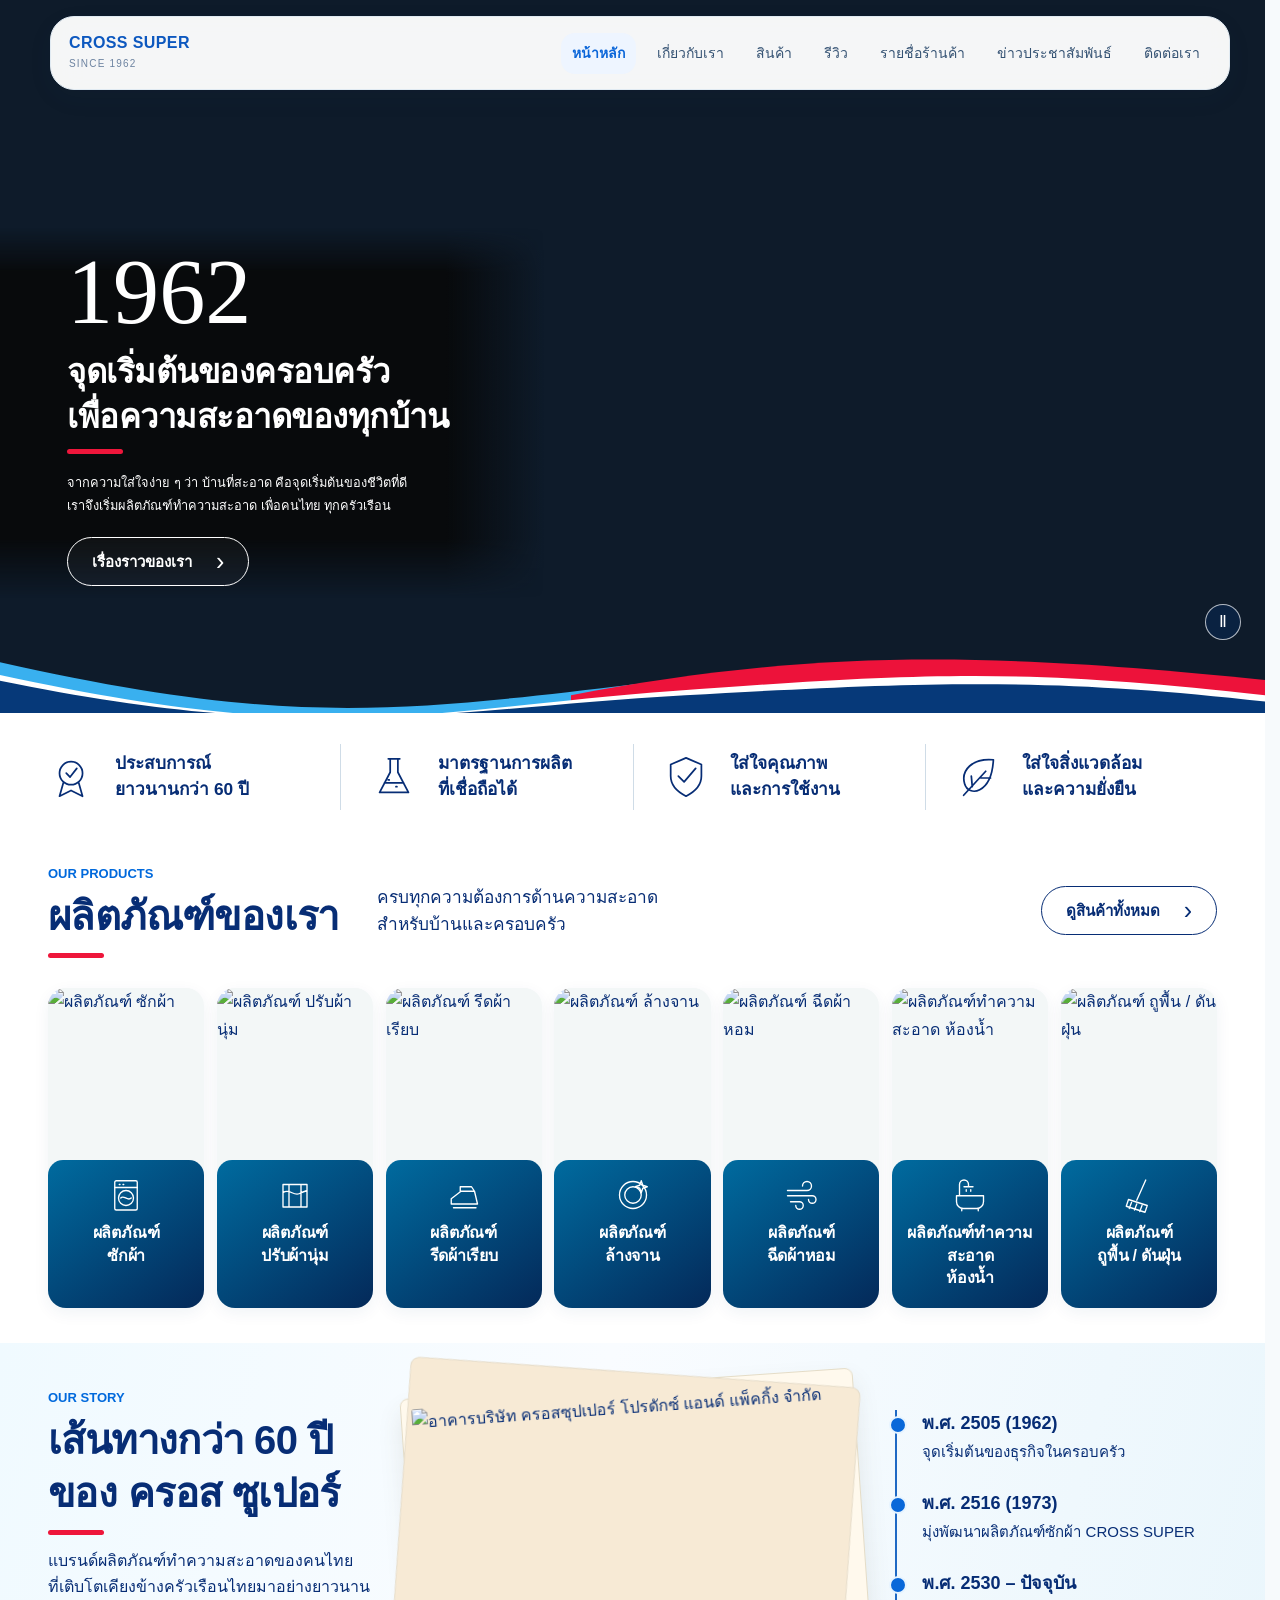
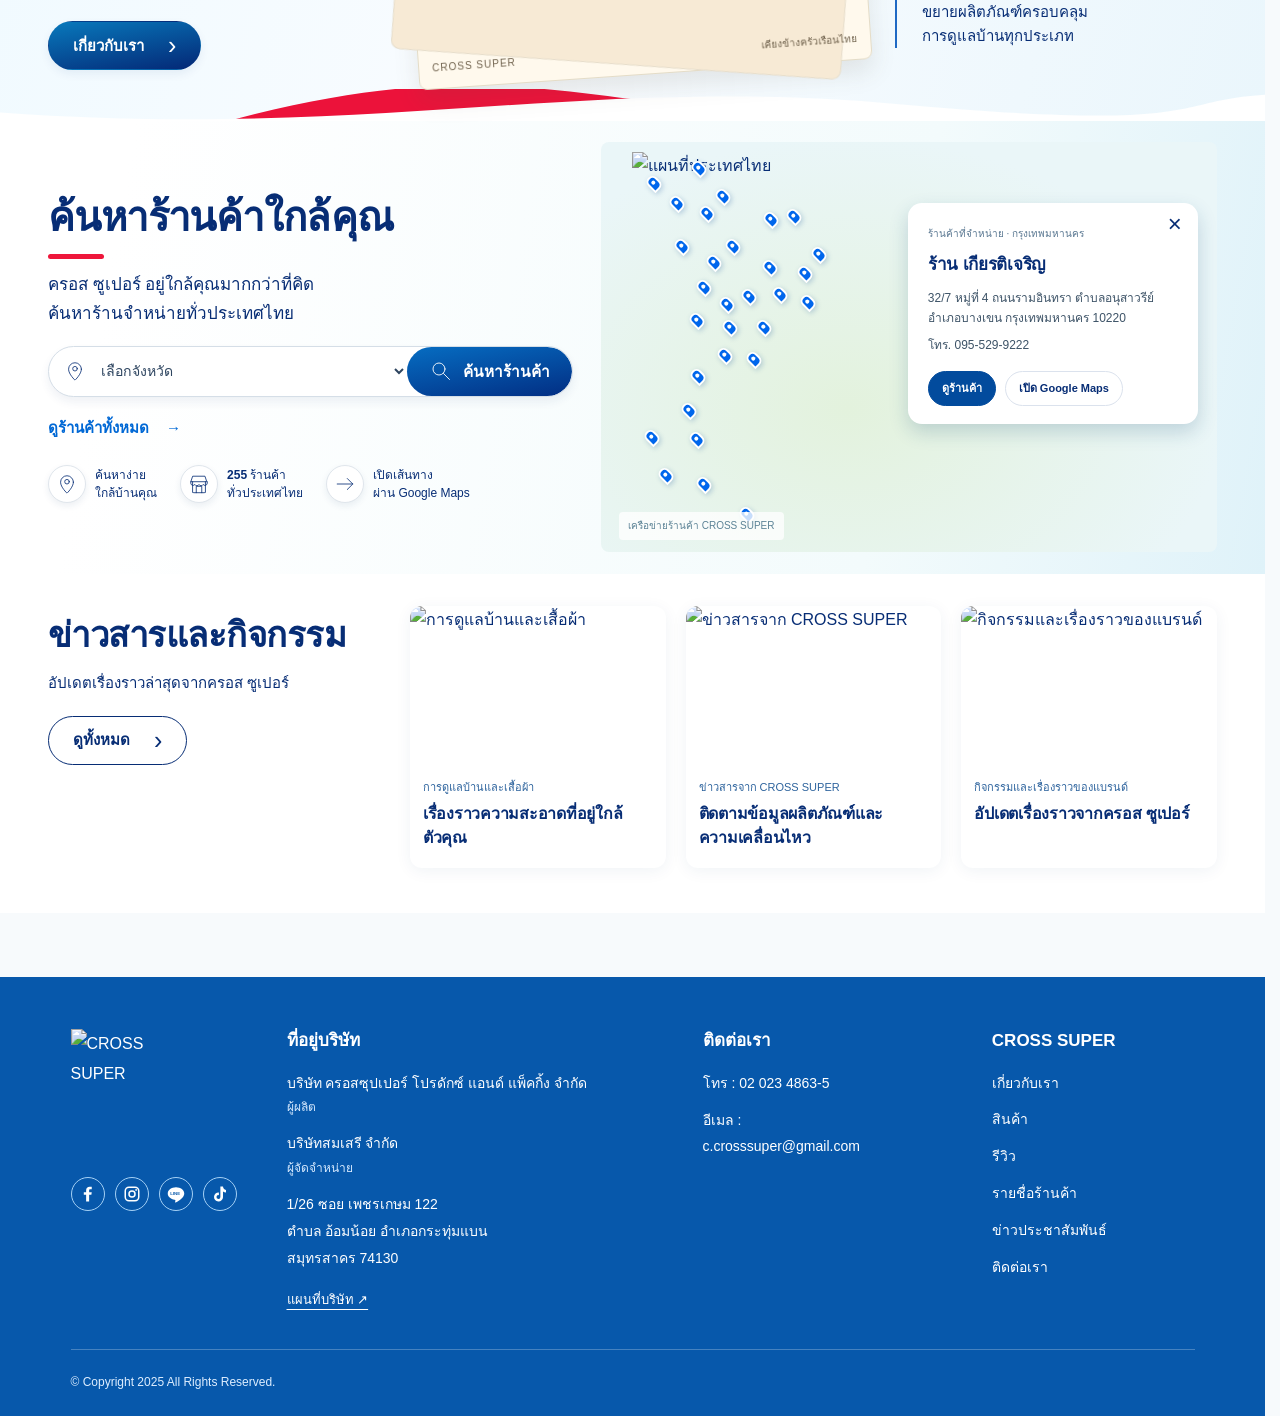
==== index.html @ 39674bbb "Publish CROSS SUPER v115 source and media 000–016" ====
<!doctype html>
<html lang="th">
<head>
  <meta charset="utf-8">
  <meta name="viewport" content="width=device-width,initial-scale=1">
  <title>Cross Super | ผลิตภัณฑ์ดูแลเสื้อผ้าและความสะอาดภายในบ้าน</title>
  <style>
    :root{
      --bg:#f3f5f7;
      --text:#173763;
      --muted:#607892;
      --line:#d9e6f2;
      --line-strong:#bdd7ef;
      --blue:#0b66d9;
      --glass:rgba(255,255,255,.62);
      --glass-2:rgba(255,255,255,.74);
      --shadow:0 22px 58px rgba(20,61,110,.10),0 8px 18px rgba(20,61,110,.06);
      --radius:28px;
      --nav-h:74px;
    }
    *{box-sizing:border-box}
    html,body{margin:0;padding:0;background:var(--bg);color:var(--text);font-family:Inter, ui-sans-serif, system-ui, -apple-system, "Segoe UI", Arial, sans-serif}
    a{color:inherit;text-decoration:none}
    img{max-width:100%;display:block}

    body::before{
      content:"";
      position:fixed;
      left:48px;
      top:0;
      bottom:0;
      width:4px;
      background:linear-gradient(180deg, rgba(134,188,237,0) 0%, rgba(180,214,245,.95) 10%, rgba(180,214,245,.95) 90%, rgba(134,188,237,0) 100%);
      border-radius:999px;
      opacity:.6;
      pointer-events:none;
      z-index:0;
    }

    .shell{position:relative; z-index:1}
    .nav-wrap{position:sticky;top:0;z-index:50;padding:16px 20px 0}
    .nav{
      max-width:1180px; margin:0 auto; height:var(--nav-h);
      background:rgba(255,255,255,.78);
      border:1px solid rgba(255,255,255,.88);
      backdrop-filter:blur(16px) saturate(140%);
      -webkit-backdrop-filter:blur(16px) saturate(140%);
      box-shadow:0 18px 44px rgba(27,79,140,.08);
      border-radius:24px;
      display:flex; align-items:center; justify-content:space-between;
      padding:0 18px;
    }
    .brand{font-weight:900;letter-spacing:.06em;color:#0d58bf}
    .brand small{display:block;font-size:10px;letter-spacing:.18em;color:#6c83a1;margin-top:4px}
    .menu{display:flex;gap:10px;flex-wrap:wrap;justify-content:flex-end}
    .menu a{font-size:14px;padding:11px 12px;border-radius:14px;color:#355374}
    .menu a.active{background:#eef5ff;color:#0b66d9;font-weight:700}

    .hero{
      max-width:1180px; margin:0 auto; padding:44px 24px 24px;
    }
    .hero-top{display:flex;justify-content:space-between;gap:20px;align-items:flex-start;border-bottom:1px solid var(--line);padding-bottom:16px}
    .eyebrow{font-size:12px;letter-spacing:.18em;text-transform:uppercase;color:#7f9abc;font-weight:800}
    .hero-top .since{font-size:12px;letter-spacing:.16em;text-transform:uppercase;color:#8aa1b8}
    .hero-head{padding:34px 0 10px;max-width:780px;position:relative}
    .hero-index{position:absolute;left:0;top:0;font-size:clamp(100px,16vw,220px);line-height:.72;font-weight:900;color:#eaf3fb;letter-spacing:-.08em;pointer-events:none}
    .hero-title{position:relative;z-index:1;font-size:clamp(40px,6.2vw,82px);line-height:1.01;letter-spacing:-.05em;margin:80px 0 16px;max-width:760px}
    .hero-copy{position:relative;z-index:1;max-width:690px;color:var(--muted);font-size:18px;line-height:1.9;margin:0}

    .milestone{
      max-width:1220px; margin:0 auto; padding:64px 24px 32px;
      position:relative;
    }
    .milestone-inner{position:relative;padding-left:58px}
    .water-mark{
      position:absolute; left:0; top:38px; bottom:38px; width:12px; opacity:.55;
      background:radial-gradient(circle at 50% 14%, rgba(138,200,255,.95) 0 18%, rgba(138,200,255,.55) 19%, rgba(138,200,255,0) 45%),
                 linear-gradient(180deg, rgba(188,224,252,0) 0%, rgba(188,224,252,.95) 12%, rgba(188,224,252,.95) 88%, rgba(188,224,252,0) 100%);
      border-radius:999px;
      filter:blur(.2px);
    }
    .year-ghost{
      position:absolute; right:0; top:-16px; font-size:clamp(72px,14vw,200px); font-weight:900;
      letter-spacing:-.08em; color:#e8f1fa; line-height:.8; user-select:none; pointer-events:none;
    }
    .meta-row{display:flex;gap:16px;align-items:center;position:relative;z-index:1;margin-bottom:18px}
    .meta-row .tag{font-size:12px;letter-spacing:.18em;text-transform:uppercase;color:#0b66d9;font-weight:800}
    .meta-row .sub{font-size:12px;letter-spacing:.12em;text-transform:uppercase;color:#90a5ba}

    .copy-card{
      position:relative; z-index:2; width:min(760px, 72%);
      padding:28px 30px 30px;
      border-radius:30px;
      background:linear-gradient(145deg, rgba(255,255,255,.82), rgba(245,249,255,.66));
      border:1px solid rgba(255,255,255,.90);
      box-shadow:var(--shadow), inset 0 1px 0 rgba(255,255,255,.98), inset 0 -1px 0 rgba(155,196,232,.18);
      backdrop-filter:blur(18px) saturate(145%);
      -webkit-backdrop-filter:blur(18px) saturate(145%);
      overflow:hidden;
    }
    .copy-card::before,.media-card::before{
      content:""; position:absolute; inset:0; pointer-events:none;
      background:linear-gradient(125deg, rgba(255,255,255,.72), rgba(255,255,255,.10) 28%, rgba(255,255,255,0) 46%, rgba(255,255,255,.18) 76%, rgba(255,255,255,.42));
      opacity:.55; mix-blend-mode:screen;
    }
    .kicker{font-size:12px;letter-spacing:.20em;text-transform:uppercase;color:#6fa8e8;font-weight:800}
    .thai-year{font-size:72px;line-height:.92;margin:10px 0 6px;color:#38527a;font-weight:300}
    .copy-card h2{margin:0 0 14px;font-size:clamp(28px,3vw,42px);line-height:1.15;letter-spacing:-.03em}
    .copy-card p{margin:0;color:var(--muted);font-size:18px;line-height:1.95}
    .points{display:grid;gap:10px;margin-top:18px}
    .point{display:flex;gap:12px;align-items:flex-start;color:#587390;font-size:15px;line-height:1.7}
    .point i{width:8px;height:8px;border-radius:50%;background:#6eb0ef;box-shadow:0 0 0 5px rgba(110,176,239,.14);margin-top:9px;flex:0 0 auto}

    .media-card{
      position:relative; margin-top:20px; width:min(980px, 90%); min-height:380px;
      border-radius:30px; overflow:hidden;
      background:linear-gradient(145deg, rgba(255,255,255,.82), rgba(245,249,255,.66));
      border:1px solid rgba(255,255,255,.90);
      box-shadow:var(--shadow), inset 0 1px 0 rgba(255,255,255,.98);
      backdrop-filter:blur(18px) saturate(145%);
      -webkit-backdrop-filter:blur(18px) saturate(145%);
    }
    .media-card img{width:100%;height:100%;object-fit:cover;min-height:380px}
    .media-card .caption{
      position:absolute;left:20px;bottom:20px;z-index:3;padding:10px 14px;border-radius:999px;
      background:rgba(255,255,255,.84);border:1px solid rgba(255,255,255,.92);
      backdrop-filter:blur(10px);font-size:11px;color:#0b66d9;letter-spacing:.12em;text-transform:uppercase
    }

    .section-right .copy-card{margin-left:auto}
    .section-right .media-card{margin-left:auto}
    .section-center .copy-card{margin-left:auto;margin-right:auto;width:min(760px, 78%)}
    .section-center .media-card{margin-left:auto;margin-right:auto;width:min(1020px, 92%)}

    /* video card */
    .video-card{cursor:pointer;background:#08101b}
    .video-thumb{width:100%;height:100%;object-fit:cover;min-height:460px;transition:transform .45s cubic-bezier(.22,1,.36,1), filter .3s ease}
    .video-card:hover .video-thumb{transform:scale(1.015);filter:brightness(.92)}
    .video-overlay{position:absolute;inset:0;background:linear-gradient(180deg,rgba(7,18,31,.04),rgba(7,18,31,.20));z-index:2}
    .video-play{position:absolute;left:50%;top:50%;transform:translate(-50%,-50%);z-index:4;width:86px;height:86px;border-radius:50%;display:grid;place-items:center;background:rgba(255,255,255,.88);border:1px solid rgba(255,255,255,.95);box-shadow:0 24px 54px rgba(7,53,105,.28), inset 0 1px 0 rgba(255,255,255,.98)}
    .video-play::before{content:"";margin-left:6px;width:0;height:0;border-top:12px solid transparent;border-bottom:12px solid transparent;border-left:20px solid #0b66d9}
    .video-card iframe{position:absolute;inset:0;width:100%;height:100%;border:0;z-index:5;background:#000}
    .video-badge{position:absolute;top:18px;left:18px;z-index:4;padding:10px 14px;border-radius:999px;background:rgba(255,255,255,.86);border:1px solid rgba(255,255,255,.92);font-size:11px;color:#0b66d9;letter-spacing:.12em;text-transform:uppercase;backdrop-filter:blur(10px)}

    .cta{
      max-width:1180px; margin:0 auto; padding:70px 24px 110px;
    }
    .cta-card{
      position:relative; overflow:hidden; padding:36px; border-radius:32px;
      background:linear-gradient(145deg, rgba(255,255,255,.84), rgba(244,249,255,.72));
      border:1px solid rgba(255,255,255,.92);
      box-shadow:var(--shadow);
      backdrop-filter:blur(18px) saturate(140%);
      -webkit-backdrop-filter:blur(18px) saturate(140%);
    }
    .cta-card h3{font-size:clamp(30px,4vw,54px);line-height:1.08;letter-spacing:-.04em;margin:0 0 12px}
    .cta-card p{max-width:760px;color:var(--muted);font-size:18px;line-height:1.85;margin:0 0 24px}
    .btn{display:inline-flex;align-items:center;gap:10px;background:#0b66d9;color:white;padding:14px 22px;border-radius:999px;font-weight:700;box-shadow:0 14px 30px rgba(11,102,217,.28)}

    /* motion */
    .reveal{opacity:0; transform:translate3d(0,24px,0); transition:opacity .85s ease, transform .95s cubic-bezier(.22,1,.36,1)}
    .reveal.from-right{transform:translate3d(48px,0,0)}
    .reveal.from-left{transform:translate3d(-48px,0,0)}
    .reveal.is-visible{opacity:1; transform:translate3d(0,0,0)}

    @media (max-width: 980px){
      body::before{left:20px}
      .milestone-inner{padding-left:34px}
      .copy-card{width:100%}
      .media-card{width:100%;min-height:320px}
      .media-card img,.video-thumb{min-height:320px}
      .year-ghost{right:auto; left:0; top:-8px; font-size:86px}
      .hero-title{margin-top:62px}
      .hero-copy{font-size:17px}
    }
    @media (max-width: 740px){
      .nav{height:auto;padding:14px 16px;align-items:flex-start;gap:12px}
      .menu{gap:6px}
      .menu a{font-size:12px;padding:8px 10px}
      .hero{padding-top:28px}
      .hero-head{padding-top:24px}
      .hero-title{font-size:46px}
      .hero-copy,.copy-card p,.cta-card p{font-size:16px;line-height:1.8}
      .copy-card{padding:22px}
      .thai-year{font-size:54px}
      .media-card{min-height:240px}
      .media-card img,.video-thumb{min-height:240px}
      .video-play{width:70px;height:70px}
      .year-ghost{font-size:66px}
      .milestone{padding:48px 18px 20px}
      .hero,.cta{padding-left:18px;padding-right:18px}
    }
  
/* ===== Connected site shell ===== */
.site-page{display:none}
.site-page.active{display:block}
.proto-page{
  max-width:1180px;
  margin:0 auto;
  padding:54px 24px 110px;
}
.proto-page-head{
  padding:44px 0 28px;
  border-bottom:1px solid var(--line);
  margin-bottom:32px;
}
.proto-page-head h1{
  font-size:clamp(42px,6vw,78px);
  line-height:1;
  letter-spacing:-.05em;
  margin:12px 0 14px;
}
.proto-page-head p{
  max-width:760px;
  color:var(--muted);
  font-size:17px;
  line-height:1.85;
}
.proto-grid{
  display:grid;
  grid-template-columns:repeat(3,1fr);
  gap:16px;
}
.proto-card{
  min-height:230px;
  padding:24px;
  border-radius:28px;
  background:linear-gradient(145deg,rgba(255,255,255,.84),rgba(244,249,255,.72));
  border:1px solid rgba(255,255,255,.92);
  box-shadow:var(--shadow);
  backdrop-filter:blur(16px) saturate(140%);
}
.proto-card .n{
  font-size:11px;
  letter-spacing:.16em;
  color:#86a0ba;
  text-transform:uppercase;
}
.proto-card h3{font-size:24px;margin:48px 0 10px}
.proto-card p{color:var(--muted);line-height:1.75;font-size:14px}
.proto-map{
  min-height:480px;
  border-radius:32px;
  background:
    radial-gradient(circle at 70% 24%,rgba(255,255,255,.98) 0 5%,transparent 5.3%),
    linear-gradient(145deg,#dceeff,#f8fbff);
  border:1px solid #d4e6f5;
  box-shadow:var(--shadow);
  position:relative;
  overflow:hidden;
}
.proto-map::after{
  content:"STORE LOCATOR / MAP";
  position:absolute;left:28px;bottom:26px;
  font-size:12px;letter-spacing:.16em;color:#0b66d9;
}
.proto-two{
  display:grid;grid-template-columns:.9fr 1.1fr;gap:18px;align-items:start
}

/* Homepage baseline preview inside the connected prototype */
.home-route{padding-top:0}
.home-story{
  height:340vh;
  position:relative;
  background:#fff;
  margin-top:14px;
}
.home-sticky{
  position:sticky;
  top:calc(var(--nav-h) + 32px);
  height:calc(100vh - var(--nav-h) - 48px);
  overflow:hidden;
  border-radius:32px;
  background:#fff;
  box-shadow:0 24px 70px rgba(24,70,124,.10);
}
.home-scene{
  position:absolute;inset:0;opacity:0;filter:blur(8px);
  transition:opacity .18s linear,filter .18s linear;
}
.home-scene img,.home-scene video{width:100%;height:100%;object-fit:cover}
.home-scene::after{
  content:"";position:absolute;inset:0;
  background:linear-gradient(180deg,rgba(0,0,0,0),rgba(0,0,0,.16));
  pointer-events:none;
}
.home-story-ui{
  position:absolute;z-index:8;left:28px;right:28px;bottom:24px;
  display:flex;justify-content:space-between;align-items:flex-end;color:#fff;
}
.home-story-title{font-size:clamp(30px,5vw,64px);line-height:.95;font-weight:800;text-shadow:0 4px 24px rgba(0,0,0,.25)}
.home-story-title span{display:block;font-size:.28em;font-weight:500;line-height:1.55;margin-top:10px}
.home-water{
  position:absolute;z-index:7;left:-5%;right:-5%;bottom:-4%;height:25%;
  opacity:.26;pointer-events:none;
  background:radial-gradient(ellipse at 50% 100%,rgba(97,191,255,.56),rgba(97,191,255,0) 70%);
  filter:blur(4px);
}
.home-bubble{
  position:absolute;z-index:7;border-radius:50%;
  border:1px solid rgba(255,255,255,.75);
  background:radial-gradient(circle at 32% 28%,rgba(255,255,255,.96) 0 12%,rgba(255,255,255,.24) 13% 38%,rgba(90,190,255,.14) 62%,transparent 74%);
  pointer-events:none;
}
.home-progress{position:absolute;z-index:9;left:0;right:0;bottom:0;height:3px;background:rgba(255,255,255,.18)}
.home-progress i{display:block;height:100%;width:0;background:#fff}
.placeholder-note{
  display:inline-flex;
  margin-top:18px;
  padding:9px 12px;
  border-radius:999px;
  background:#eef6ff;
  color:#0b66d9;
  font-size:12px;
}
@media(max-width:900px){
  .proto-grid{grid-template-columns:1fr 1fr}
  .proto-two{grid-template-columns:1fr}
}
@media(max-width:640px){
  .proto-grid{grid-template-columns:1fr}
  .proto-page{padding-left:18px;padding-right:18px}
  .home-sticky{top:120px;height:calc(100vh - 136px)}
}


/* ===== GLOBAL NAV LOCK: same position on every page ===== */
html{
  scrollbar-gutter:stable;
}
body{
  padding-top:106px;
}
.nav-wrap{
  position:fixed !important;
  top:16px !important;
  left:0 !important;
  right:0 !important;
  z-index:1000 !important;
  padding:0 20px !important;
  margin:0 !important;
  height:74px;
  pointer-events:none;
}
.nav{
  width:min(1180px, calc(100vw - 40px));
  height:74px !important;
  margin:0 auto !important;
  position:relative;
  top:0 !important;
  transform:none !important;
  pointer-events:auto;
}

/* Every route starts from the exact same document position. */
.site-page{
  margin-top:0 !important;
  padding-top:0 !important;
}

/* About keeps its own editorial motion inside the page,
   but the global navigation never moves with it. */
#page-about,
#page-home,
#page-products,
#page-reviews,
#page-stores,
#page-news,
#page-contact{
  position:relative;
}

/* Remove sticky positioning assumptions from the homepage story.
   It now calculates against the fixed global nav. */
.home-sticky{
  top:0 !important;
  height:calc(100vh - 122px) !important;
}

@media(max-width:740px){
  body{padding-top:118px}
  .nav-wrap{
    top:8px !important;
    padding:0 10px !important;
    height:auto;
  }
  .nav{
    width:calc(100vw - 20px);
    min-height:94px;
    height:auto !important;
  }
  .home-sticky{
    height:calc(100vh - 136px) !important;
  }
}


.route-switching body{overflow-y:scroll}

/* ===== PRODUCT EXPERIENCE SYSTEM ===== */
.product-page{
  min-height:100vh;
  background:
    radial-gradient(circle at 14% 10%,rgba(188,225,255,.22),transparent 26%),
    linear-gradient(180deg,#f5f8fb 0%,#f1f4f7 100%);
}
.product-rail{
  position:sticky;
  top:106px;
  z-index:520;
  max-width:1180px;
  margin:0 auto;
  padding:10px 24px 0;
}
.product-rail-inner{
  display:flex;
  gap:8px;
  overflow-x:auto;
  scrollbar-width:none;
  background:rgba(255,255,255,.78);
  border:1px solid rgba(255,255,255,.92);
  backdrop-filter:blur(18px) saturate(145%);
  -webkit-backdrop-filter:blur(18px) saturate(145%);
  box-shadow:0 16px 42px rgba(28,76,130,.09);
  border-radius:20px;
  padding:8px;
}
.product-rail-inner::-webkit-scrollbar{display:none}
.product-tab{
  flex:0 0 auto;
  border:0;
  background:transparent;
  padding:10px 13px;
  border-radius:14px;
  color:#4b6684;
  font-size:12px;
  cursor:pointer;
  transition:.22s ease;
}
.product-tab:hover,.product-tab.active{
  color:#0b66d9;
  background:#edf6ff;
}
.product-shell{max-width:1180px;margin:0 auto;padding:54px 24px 100px}
.product-head{
  display:grid;
  grid-template-columns:1.05fr .95fr;
  gap:34px;
  align-items:end;
  padding:26px 0 34px;
}
.product-head h1{
  font-size:clamp(44px,7vw,92px);
  line-height:.96;
  letter-spacing:-.05em;
  margin:10px 0 14px;
}
.product-head p{color:#64788f;line-height:1.85;font-size:17px;margin:0;max-width:620px}
.product-head-note{
  justify-self:end;
  max-width:420px;
  padding:18px 20px;
  border-radius:22px;
  background:rgba(255,255,255,.66);
  border:1px solid rgba(255,255,255,.90);
  box-shadow:0 18px 44px rgba(26,76,130,.08),inset 0 1px 0 rgba(255,255,255,.96);
  backdrop-filter:blur(16px);
  color:#59718c;
  font-size:13px;
  line-height:1.7;
}
.product-stage{
  position:relative;
  overflow:hidden;
  border-radius:34px;
  min-height:620px;
  border:1px solid rgba(255,255,255,.92);
  box-shadow:0 28px 78px rgba(25,74,129,.13),inset 0 1px 0 rgba(255,255,255,.98);
  background:linear-gradient(145deg,rgba(255,255,255,.88),rgba(237,247,255,.76));
}
.product-stage::after{
  content:'';
  position:absolute;
  inset:0;
  pointer-events:none;
  background:linear-gradient(125deg,rgba(255,255,255,.58),transparent 32%,rgba(255,255,255,.08) 70%,rgba(255,255,255,.35));
  mix-blend-mode:screen;
}
.product-placeholder{
  position:relative;
  z-index:3;
  display:grid;
  place-items:center;
  width:min(290px,56vw);
  min-height:390px;
  margin:auto;
  padding:24px;
  border:1px dashed rgba(11,102,217,.45);
  border-radius:34px 34px 26px 26px;
  background:linear-gradient(165deg,rgba(255,255,255,.86),rgba(226,242,255,.76));
  box-shadow:0 28px 56px rgba(22,79,142,.14),inset 0 1px 0 rgba(255,255,255,.96);
  text-align:center;
  color:#0b66d9;
  font-weight:800;
  line-height:1.55;
}
.product-placeholder::before{
  content:'';
  width:62%;height:72%;
  position:absolute;
  left:19%;top:14%;
  border-radius:26% 26% 18% 18%/16% 16% 12% 12%;
  border:2px solid rgba(11,102,217,.14);
  pointer-events:none;
}
.product-placeholder small{display:block;font-weight:600;color:#7a91aa;margin-top:8px;font-size:12px}
.product-overlay-label{
  position:absolute;z-index:6;left:24px;top:24px;
  padding:10px 13px;border-radius:999px;
  background:rgba(255,255,255,.82);border:1px solid rgba(255,255,255,.9);
  backdrop-filter:blur(10px);color:#0b66d9;font-size:11px;letter-spacing:.12em;text-transform:uppercase;
}
.section-block{padding:60px 0 10px}
.section-block h2{font-size:clamp(32px,4vw,56px);letter-spacing:-.04em;margin:0 0 12px}
.section-block>p{color:#64788f;max-width:720px;line-height:1.85;font-size:16px}
.glass-panel{
  background:linear-gradient(145deg,rgba(255,255,255,.84),rgba(244,249,255,.66));
  border:1px solid rgba(255,255,255,.92);
  border-radius:28px;
  box-shadow:0 20px 58px rgba(26,76,130,.09),inset 0 1px 0 rgba(255,255,255,.96);
  backdrop-filter:blur(16px) saturate(145%);
  -webkit-backdrop-filter:blur(16px) saturate(145%);
}

/* PRODUCT HUB */
.product-hub-grid{display:grid;grid-template-columns:repeat(12,1fr);gap:14px;margin-top:22px}
.cat-card{
  min-height:250px;
  position:relative;
  overflow:hidden;
  padding:22px;
  cursor:pointer;
  border-radius:28px;
  border:1px solid rgba(255,255,255,.94);
  background:linear-gradient(145deg,rgba(255,255,255,.88),rgba(239,247,255,.72));
  box-shadow:0 18px 48px rgba(24,71,123,.09);
  transition:transform .28s ease,box-shadow .28s ease;
}
.cat-card:hover{transform:translateY(-6px);box-shadow:0 28px 66px rgba(24,71,123,.14)}
.cat-card:nth-child(1),.cat-card:nth-child(4){grid-column:span 7}
.cat-card:nth-child(2),.cat-card:nth-child(3){grid-column:span 5}
.cat-card:nth-child(n+5){grid-column:span 4}
.cat-no{font-size:11px;letter-spacing:.16em;color:#87a0b9;text-transform:uppercase}
.cat-card h3{font-size:clamp(24px,3vw,38px);margin:42px 0 8px;letter-spacing:-.03em}
.cat-card p{max-width:400px;color:#677d94;line-height:1.7;font-size:14px}
.cat-go{position:absolute;right:18px;bottom:18px;width:42px;height:42px;border-radius:50%;display:grid;place-items:center;background:#0b66d9;color:#fff;font-size:20px}
.cat-fx{position:absolute;inset:auto -8% -38% 34%;height:72%;border-radius:50%;filter:blur(8px);opacity:.25;transition:.32s ease}
.cat-card:hover .cat-fx{transform:scale(1.12) translateY(-8px);opacity:.4}
.cat-laundry .cat-fx{background:radial-gradient(circle,#75c2ff,transparent 68%)}
.cat-softener .cat-fx{background:radial-gradient(circle,#ffbddb,transparent 68%)}
.cat-iron .cat-fx{background:radial-gradient(circle,#c9ddff,transparent 68%)}
.cat-dish .cat-fx{background:radial-gradient(circle,#8ce3b8,transparent 68%)}
.cat-refresher .cat-fx{background:radial-gradient(circle,#d0b9ff,transparent 68%)}
.cat-toilet .cat-fx{background:radial-gradient(circle,#71d2ff,transparent 68%)}
.cat-floor .cat-fx{background:radial-gradient(circle,#f3c785,transparent 68%)}

/* LAUNDRY */
.laundry-stage{display:grid;grid-template-columns:1.1fr .9fr;min-height:620px}
.clean-demo{position:relative;overflow:hidden;background:linear-gradient(180deg,#eef8ff,#dbefff)}
.clean-demo .cloth{position:absolute;inset:10%;border-radius:42px;background:repeating-linear-gradient(0deg,#fff 0 18px,#f6f8fa 19px 22px);box-shadow:inset 0 0 40px rgba(65,115,165,.12)}
.clean-demo .stain{position:absolute;inset:10%;border-radius:42px;background:
  radial-gradient(circle at 34% 39%,rgba(154,109,57,.82) 0 7%,transparent 9%),
  radial-gradient(circle at 57% 62%,rgba(108,78,47,.72) 0 9%,transparent 11%),
  radial-gradient(circle at 69% 28%,rgba(182,124,60,.60) 0 5%,transparent 8%),
  radial-gradient(circle at 44% 72%,rgba(155,95,50,.64) 0 6%,transparent 9%);
  --mx:-200px;--my:-200px;
  -webkit-mask:radial-gradient(circle 82px at var(--mx) var(--my),transparent 0 60px,#000 86px);
  mask:radial-gradient(circle 82px at var(--mx) var(--my),transparent 0 60px,#000 86px);
}
.clean-hint{position:absolute;left:28px;bottom:28px;z-index:5;color:#0b66d9;font-size:13px;font-weight:700}
.hero-product-side{display:grid;place-items:center;padding:48px;position:relative;background:linear-gradient(160deg,#f9fcff,#eaf5ff)}
.size-carousel{display:grid;grid-template-columns:48px 1fr 48px;gap:12px;align-items:center;margin-top:20px}
.size-track{display:flex;gap:12px;overflow:hidden;padding:10px 4px}
.size-card{min-width:180px;padding:18px;border-radius:24px;background:rgba(255,255,255,.8);border:1px solid rgba(255,255,255,.9);box-shadow:0 12px 34px rgba(27,76,130,.07);opacity:.55;transform:scale(.92);transition:.28s ease;text-align:center}
.size-card.active{opacity:1;transform:scale(1);box-shadow:0 22px 48px rgba(27,76,130,.13)}
.size-art{height:170px;border:1px dashed rgba(11,102,217,.45);border-radius:22px;display:grid;place-items:center;color:#0b66d9;font-weight:800;font-size:13px;background:linear-gradient(180deg,#f8fcff,#e9f5ff)}
.carousel-btn{width:46px;height:46px;border-radius:50%;border:0;background:#0b66d9;color:white;font-size:22px;cursor:pointer;box-shadow:0 12px 26px rgba(11,102,217,.25)}

/* SOFTENER */
.softener-stage{display:grid;grid-template-columns:1fr 1fr;align-items:center;padding:40px;min-height:620px;background:radial-gradient(circle at 24% 28%,#fff0f7,transparent 38%),linear-gradient(145deg,#fff,#f9eef6)}
.fabric-field{position:relative;height:470px;border-radius:34px;overflow:hidden;background:linear-gradient(160deg,#ffdce9,#fff 50%,#e9f5ff)}
.fabric-wave{position:absolute;inset:8%;border-radius:42% 58% 46% 54%/55% 41% 59% 45%;background:linear-gradient(135deg,rgba(255,255,255,.98),rgba(255,212,230,.70),rgba(220,239,255,.86));box-shadow:inset -30px -30px 70px rgba(188,98,145,.10),inset 28px 20px 60px rgba(255,255,255,.92);transition:transform .22s ease;filter:drop-shadow(0 24px 36px rgba(119,83,111,.12))}
.scent-particle{position:absolute;width:12px;height:12px;border-radius:50%;background:radial-gradient(circle at 32% 28%,#fff,#ffbfd9 48%,transparent 70%);pointer-events:none;animation:scentFloat 1.8s ease-out forwards}
@keyframes scentFloat{to{transform:translate(var(--dx),-90px) scale(.2);opacity:0}}

/* IRON */
.iron-stage{padding:40px;display:grid;grid-template-columns:1fr .8fr;gap:32px;align-items:center;background:linear-gradient(145deg,#fff,#eef5ff)}
.iron-compare-wrap{display:flex;flex-direction:column;gap:18px}
.fabric-compare{position:relative;height:460px;border-radius:34px;overflow:hidden;background:linear-gradient(180deg,#ffffff,#f4f8fe);box-shadow:inset 0 0 40px rgba(41,82,128,.08),0 16px 34px rgba(29,70,122,.06)}
.fabric-smooth,.fabric-wrinkle{position:absolute;inset:0;background-repeat:no-repeat;background-position:center 52%;background-size:auto 94%}
.fabric-smooth{background-color:#f8fbff;background-image:url('media-055.png')}
.fabric-wrinkle{background-color:transparent;background-image:url('media-056.png');clip-path:inset(0 calc(100% - var(--iron-x,50%)) 0 0)}
.iron-divider{position:absolute;top:0;bottom:0;left:var(--iron-x,50%);width:3px;background:#0b66d9;box-shadow:0 0 0 7px rgba(11,102,217,.12);z-index:3}
.iron-label{position:absolute;top:20px;z-index:4;padding:10px 14px;border-radius:999px;background:rgba(255,255,255,.92);backdrop-filter:blur(10px);font-size:12px;font-weight:800;letter-spacing:.03em;color:#24497a;box-shadow:0 10px 22px rgba(26,67,116,.08);border:1px solid rgba(170,196,229,.5)}
.iron-label.before{left:20px}
.iron-label.after{right:20px}
.iron-instruction{margin:0;font-size:14px;color:#5d7899;font-weight:600}
.iron-slider{width:100%;margin-top:4px;accent-color:#0b66d9}
.iron-product-card{position:relative;min-height:520px;border-radius:34px;background:linear-gradient(160deg,#f7fbff,#eef5ff);box-shadow:inset 0 0 0 1px rgba(157,191,233,.55),0 20px 44px rgba(27,76,130,.08);display:grid;place-items:center;padding:38px;overflow:hidden}
.iron-product-card::before{content:'';position:absolute;inset:22px;border-radius:30px;border:1px dashed rgba(11,102,217,.28);pointer-events:none}
.iron-product-card::after{content:'';position:absolute;width:280px;height:280px;border-radius:50%;background:radial-gradient(circle,rgba(226,235,248,.95),rgba(238,245,255,.1) 70%);filter:blur(4px);top:50%;left:50%;transform:translate(-50%,-50%);pointer-events:none}
.iron-packshot{position:relative;z-index:1;max-width:100%;max-height:420px;object-fit:contain;filter:drop-shadow(0 28px 34px rgba(15,35,64,.18))}
.iron-pack-caption{position:relative;z-index:1;margin-top:18px;text-align:center;color:#6481a3;font-size:13px;font-weight:700}


/* DISH — V48 interactive scrub */
.dish-stage{
  display:grid;
  grid-template-columns:1.1fr .9fr;
  gap:0;
  padding:0;
  min-height:620px;
  overflow:hidden;
  background:linear-gradient(145deg,#f4fff8,#eefaf4);
}
.dish-clean-zone{
  position:relative;
  min-height:620px;
  overflow:hidden;
  touch-action:none;
  background:
    linear-gradient(180deg,rgba(255,255,255,.02),rgba(255,255,255,.02)),
    url('media-057.png') center center / cover no-repeat;
}
.dish-clean-zone::after{
  content:"";
  position:absolute;
  inset:0;
  pointer-events:none;
  box-shadow:inset 0 0 70px rgba(8,53,74,.08);
}
.dish-instruction{
  position:absolute;
  left:24px;
  top:24px;
  z-index:12;
  max-width:330px;
  padding:11px 15px;
  border-radius:999px;
  background:rgba(255,255,255,.9);
  border:1px solid rgba(255,255,255,.96);
  color:#0b66d9;
  font-size:12px;
  font-weight:800;
  box-shadow:0 12px 30px rgba(17,69,97,.11);
  backdrop-filter:blur(12px);
}
.dish-status{
  position:absolute;
  left:24px;
  bottom:24px;
  z-index:12;
  padding:11px 15px;
  border-radius:999px;
  background:rgba(255,255,255,.90);
  color:#41627f;
  font-size:12px;
  font-weight:700;
  box-shadow:0 12px 30px rgba(17,69,97,.10);
  backdrop-filter:blur(12px);
}
.dish-reset{
  position:absolute;
  right:22px;
  top:22px;
  z-index:13;
  border:0;
  border-radius:999px;
  padding:10px 14px;
  background:rgba(255,255,255,.90);
  color:#41627f;
  font-weight:700;
  cursor:pointer;
  box-shadow:0 10px 24px rgba(17,69,97,.10);
}
.dish-plate-wrap{
  position:absolute;
  left:50%;
  top:53%;
  width:min(62%,430px);
  aspect-ratio:1;
  transform:translate(-50%,-50%);
  z-index:4;
  filter:drop-shadow(0 26px 30px rgba(21,55,69,.18));
}
.dish-plate-img{
  position:absolute;
  inset:0;
  width:100%;
  height:100%;
  object-fit:contain;
  pointer-events:none;
  user-select:none;
}
.dish-stain-canvas{
  position:absolute;
  inset:0;
  width:100%;
  height:100%;
  z-index:3;
  pointer-events:none;
}
.dish-foam-layer{
  position:absolute;
  inset:0;
  z-index:8;
  pointer-events:none;
  overflow:hidden;
}
.dish-foam{
  position:absolute;
  border-radius:50%;
  border:1px solid rgba(255,255,255,.90);
  background:radial-gradient(circle at 30% 25%,#fff 0 17%,rgba(230,255,246,.82) 25%,rgba(167,234,201,.55) 52%,rgba(255,255,255,.10) 72%,transparent 76%);
  box-shadow:0 2px 8px rgba(255,255,255,.65);
  animation:dishFoamV48 2.35s ease-out forwards;
}
@keyframes dishFoamV48{
  0%{opacity:.96;transform:translate(0,0) scale(.78)}
  65%{opacity:.90}
  100%{opacity:0;transform:translate(var(--fx),var(--fy)) scale(.30)}
}
.dish-sponge{
  position:absolute;
  left:72%;
  top:73%;
  width:132px;
  max-width:24%;
  z-index:10;
  transform:translate(-50%,-50%) rotate(-10deg);
  transform-origin:center;
  cursor:grab;
  user-select:none;
  -webkit-user-drag:none;
  touch-action:none;
  filter:drop-shadow(0 15px 20px rgba(15,40,25,.22));
  transition:filter .16s ease;
}
.dish-sponge.is-holding{
  cursor:grabbing;
  filter:drop-shadow(0 16px 25px rgba(15,40,25,.28)) brightness(1.04);
}
.dish-foam-meter{
  position:absolute;
  right:22px;
  bottom:22px;
  z-index:12;
  width:150px;
  height:8px;
  border-radius:999px;
  background:rgba(255,255,255,.70);
  overflow:hidden;
  box-shadow:0 6px 18px rgba(17,69,97,.09);
}
.dish-foam-meter > i{
  display:block;
  width:0%;
  height:100%;
  border-radius:inherit;
  background:linear-gradient(90deg,#8fe8bf,#3bbd82);
  transition:width .12s linear;
}
.dish-product-side{
  display:grid;
  place-items:center;
  min-height:620px;
  padding:34px;
  background:linear-gradient(160deg,#f9fffc,#eaf8f2);
}
.dish-product-side .product-placeholder{
  width:min(100%,310px);
  min-height:390px;
}
@media(max-width:900px){
  .dish-stage{grid-template-columns:1fr}
  .dish-clean-zone{min-height:560px}
  .dish-product-side{min-height:440px}
}
@media(max-width:640px){
  .dish-clean-zone{min-height:500px}
  .dish-plate-wrap{width:min(72%,360px);top:54%}
  .dish-sponge{width:105px;max-width:25%}
  .dish-instruction{left:16px;top:16px;right:92px;max-width:none}
  .dish-status{left:16px;bottom:16px}
  .dish-reset{right:16px;top:16px}
  .dish-foam-meter{right:16px;bottom:16px;width:105px}
}

/* REFRESHER */
.refresher-stage{display:grid;grid-template-columns:.58fr .42fr;grid-template-areas:'spray product';gap:26px;padding:42px;background:radial-gradient(circle at 78% 22%,rgba(196,219,255,.35),transparent 32%),radial-gradient(circle at 18% 20%,rgba(226,231,255,.48),transparent 30%),linear-gradient(145deg,#ffffff,#f5f8ff)}
.refresher-product-side{grid-area:product;position:relative;display:flex;align-items:flex-end;justify-content:center;min-height:620px;padding:34px 22px 22px;border-radius:34px;background:linear-gradient(160deg,#f8fbff,#eef4ff);box-shadow:inset 0 0 0 1px rgba(111,153,220,.14);overflow:visible}
.refresher-product-hero{position:relative;width:min(100%,340px);transform:translateX(-18px) translateY(6px)}
.refresher-product-hero::after{content:'';position:absolute;left:50%;bottom:20px;transform:translateX(-50%);width:62%;height:26px;background:radial-gradient(circle,rgba(18,34,65,.18),rgba(18,34,65,0) 72%);filter:blur(10px);z-index:0}
.refresher-product-hero img{position:relative;z-index:1;width:100%;height:auto;transform:none;transform-origin:center center;filter:drop-shadow(0 30px 30px rgba(18,34,65,.18)) drop-shadow(0 8px 14px rgba(18,34,65,.12))}
.spray-zone{grid-area:spray;}
.spray-zone{position:relative;min-height:620px;overflow:hidden;border-radius:34px;background:linear-gradient(180deg,rgba(255,255,255,.18),rgba(255,255,255,.18)),url('media-058.png') center center / cover no-repeat;box-shadow:inset 0 0 0 1px rgba(255,255,255,.55),0 16px 38px rgba(39,72,120,.08)}
.spray-zone::before{content:'';position:absolute;inset:0;background:linear-gradient(90deg,rgba(255,255,255,.28) 0%,rgba(255,255,255,.08) 28%,rgba(255,255,255,.02) 54%,rgba(255,255,255,.12) 100%);pointer-events:none}
.spray-zone::after{content:'';position:absolute;inset:0;background:radial-gradient(circle at var(--glow-x,42%) var(--glow-y,58%),rgba(241,247,255,.52),transparent 18%),radial-gradient(circle at 65% 45%,rgba(255,255,255,.32),transparent 30%);opacity:var(--glow-opacity,0);transition:opacity .4s ease;pointer-events:none}
.refresher-hint{position:absolute;left:20px;top:20px;z-index:4;max-width:360px;padding:14px 18px;border-radius:999px;background:rgba(255,255,255,.88);border:1px solid rgba(255,255,255,.95);box-shadow:0 10px 28px rgba(42,77,120,.10);font-size:15px;font-weight:700;color:#0b66d9;backdrop-filter:blur(8px)}
.refresher-status{position:absolute;left:20px;bottom:20px;z-index:4;padding:14px 18px;border-radius:999px;background:rgba(255,255,255,.92);border:1px solid rgba(255,255,255,.95);box-shadow:0 10px 24px rgba(42,77,120,.08);font-size:14px;font-weight:700;color:#8f4a7c}
.product-overlay-label.refresher-badge{left:auto;right:20px;top:20px;background:rgba(255,255,255,.84);color:#627ca8}
.refresher-emitter{display:none}
.refresher-scent-layer,.refresher-mist-layer{position:absolute;inset:0;pointer-events:none;overflow:hidden}
.spray-action{position:absolute;right:28px;bottom:28px;z-index:8;border:0;border-radius:999px;padding:14px 18px;background:#7655d8;color:#fff;font-weight:800;cursor:pointer;box-shadow:0 14px 34px rgba(118,85,216,.26)}
.spray-action.is-active{transform:translateY(1px) scale(.985);box-shadow:0 10px 24px rgba(118,85,216,.22)}
.mist{position:absolute;width:26px;height:26px;border-radius:50%;background:radial-gradient(circle at 35% 35%,rgba(255,255,255,.95),rgba(233,241,255,.72) 38%,rgba(187,214,255,.26) 60%,transparent 78%);mix-blend-mode:screen;filter:blur(.2px);pointer-events:none;animation:mistFly 1.15s ease-out forwards}
@keyframes mistFly{0%{transform:translate(0,0) scale(.5);opacity:0}18%{opacity:.92}100%{transform:translate(var(--dx),var(--dy)) scale(2.2);opacity:0}}
.scent-particle-refresher{position:absolute;width:18px;height:18px;border-radius:50%;background:radial-gradient(circle at 30% 28%,rgba(255,255,255,.96),rgba(215,232,255,.76) 35%,rgba(191,208,255,.34) 58%,transparent 74%);pointer-events:none;filter:blur(.2px);animation:refresherFloat var(--dur,5.4s) ease-in-out forwards}
.scent-particle-refresher::after{content:'';position:absolute;inset:-18px;background:radial-gradient(circle,rgba(255,255,255,.26),transparent 70%)}
@keyframes refresherFloat{0%{transform:translate(0,0) scale(.55);opacity:0}8%{opacity:.85}55%{opacity:.75}100%{transform:translate(var(--dx),var(--dy)) scale(1.25);opacity:0}}
.refresher-curtain-breathe{position:absolute;inset:0;background:linear-gradient(90deg,transparent 0%,transparent 45%,rgba(255,255,255,.05) 52%,transparent 61%,transparent 100%);mix-blend-mode:screen;opacity:.35;animation:curtainBreathe 6s ease-in-out infinite;pointer-events:none}
@keyframes curtainBreathe{0%,100%{transform:translateX(-3px);opacity:.18}50%{transform:translateX(5px);opacity:.42}}
@media(max-width:900px){
  .refresher-product-side{min-height:420px}
  .spray-zone{min-height:560px}
}
@media(max-width:640px){
  .spray-zone{min-height:500px}
  .spray-action{right:18px;bottom:18px}
  .refresher-hint{left:16px;top:16px;right:16px;max-width:none;font-size:14px}
  .refresher-status{left:16px;bottom:16px;right:120px}
  .product-overlay-label.refresher-badge{right:16px;top:74px}
}

/* TOILET */
.toilet-stage{padding:42px;background:linear-gradient(145deg,#effbff,#fff)}
.tile-compare{position:relative;height:500px;border-radius:34px;overflow:hidden;background:#dff3ff}
.tile-clean,.tile-dirty{position:absolute;inset:0;background-size:80px 80px}
.tile-clean{background-image:linear-gradient(#fff 2px,transparent 2px),linear-gradient(90deg,#fff 2px,transparent 2px),linear-gradient(145deg,#aee4ff,#e9f9ff)}
.tile-dirty{background-image:linear-gradient(rgba(108,126,132,.45) 2px,transparent 2px),linear-gradient(90deg,rgba(108,126,132,.45) 2px,transparent 2px),radial-gradient(circle at 32% 42%,rgba(157,127,84,.6),transparent 24%),radial-gradient(circle at 65% 58%,rgba(129,104,75,.5),transparent 22%),linear-gradient(145deg,#b9c5c8,#d5dddf);clip-path:inset(0 calc(100% - var(--tile-x,50%)) 0 0)}
.tile-divider{position:absolute;top:0;bottom:0;left:var(--tile-x,50%);width:3px;background:#0b66d9;box-shadow:0 0 0 7px rgba(11,102,217,.12)}
.tile-slider{width:100%;margin-top:18px;accent-color:#0b66d9}


.toilet-stage-real{display:grid;grid-template-columns:1.12fr .88fr;gap:30px;align-items:stretch;padding:42px;background:linear-gradient(145deg,#f6fbff,#ffffff)}
.bathroom-compare-wrap{display:flex;flex-direction:column;gap:16px}
.bathroom-compare{position:relative;height:520px;border-radius:34px;overflow:hidden;background:#eef6ff;box-shadow:inset 0 0 0 1px rgba(157,191,233,.45),0 18px 42px rgba(27,76,130,.08)}
.bathroom-after,.bathroom-before{position:absolute;inset:0;background-repeat:no-repeat;background-position:center center;background-size:cover}
.bathroom-after{background-image:url("media-059.png")}
.bathroom-before{background-image:url("media-060.png");clip-path:inset(0 calc(100% - var(--tile-x,50%)) 0 0)}
.bathroom-divider{position:absolute;top:0;bottom:0;left:var(--tile-x,50%);width:3px;background:#0b66d9;box-shadow:0 0 0 7px rgba(11,102,217,.12);z-index:3}
.bathroom-label{position:absolute;top:18px;z-index:4;padding:10px 14px;border-radius:999px;background:rgba(255,255,255,.94);backdrop-filter:blur(10px);font-size:12px;font-weight:800;letter-spacing:.03em;color:#24497a;box-shadow:0 10px 22px rgba(26,67,116,.08);border:1px solid rgba(170,196,229,.5)}
.bathroom-label.before{left:18px}
.bathroom-label.after{right:18px}
.bathroom-caption{margin:0;font-size:14px;color:#5d7899;font-weight:600}
.toilet-product-card{position:relative;min-height:560px;border-radius:34px;background:linear-gradient(160deg,#f7fbff,#eef5ff);box-shadow:inset 0 0 0 1px rgba(157,191,233,.55),0 20px 44px rgba(27,76,130,.08);display:grid;place-items:center;padding:38px;overflow:hidden}
.toilet-product-card::before{content:'';position:absolute;inset:22px;border-radius:30px;border:1px dashed rgba(11,102,217,.28);pointer-events:none}
.toilet-product-card::after{content:'';position:absolute;width:290px;height:290px;border-radius:50%;background:radial-gradient(circle,rgba(226,235,248,.95),rgba(238,245,255,.12) 70%);filter:blur(4px);top:50%;left:50%;transform:translate(-50%,-50%);pointer-events:none}
.toilet-packshot{position:relative;z-index:1;max-width:100%;max-height:460px;object-fit:contain;filter:drop-shadow(0 28px 34px rgba(15,35,64,.18))}
.toilet-pack-caption{position:relative;z-index:1;margin-top:18px;text-align:center;color:#6481a3;font-size:13px;font-weight:700}
@media(max-width:900px){.toilet-stage-real{grid-template-columns:1fr}.toilet-product-card{min-height:460px}.bathroom-compare{height:460px}}

/* FLOOR */
.floor-stage{display:grid;grid-template-columns:1.12fr .88fr;gap:26px;padding:42px;background:linear-gradient(145deg,#fffaf2,#f5f7f8)}
.floor-field{
  position:relative;
  height:620px;
  border-radius:34px;
  overflow:hidden;
  background-image:
    linear-gradient(180deg,rgba(255,255,255,.04),rgba(255,255,255,.02)),
    url("media-061.png");
  background-size:cover;
  background-position:center center;
  box-shadow:inset 0 0 0 1px rgba(255,255,255,.45),0 18px 46px rgba(70,52,28,.10);
  cursor:none;
}
.floor-field::after{
  content:'';
  position:absolute;
  inset:0;
  pointer-events:none;
  background:
    linear-gradient(180deg,rgba(255,255,255,.04),rgba(255,255,255,.1)),
    linear-gradient(135deg,rgba(255,255,255,calc(.02 + var(--clean-progress,0) * .08)) 18%,rgba(255,255,255,0) 42%,rgba(255,255,255,calc(.04 + var(--clean-progress,0) * .12)) 64%,rgba(255,255,255,0) 88%);
  opacity:calc(.88 + var(--clean-progress,0) * .12);
}
.floor-shine{position:absolute;inset:0;background:radial-gradient(circle 150px at var(--mx,-200px) var(--my,-200px),rgba(255,255,255,.54),rgba(255,255,255,.18) 32%,transparent 74%);pointer-events:none;z-index:2;mix-blend-mode:screen}
.floor-polish,.floor-sparkles{position:absolute;inset:0;pointer-events:none}
.floor-polish{z-index:4}
.floor-sparkles{z-index:5}
.polish-stroke{
  position:absolute;
  width:210px;
  height:72px;
  transform:translate(-50%,-50%) rotate(var(--rot,0deg));
  border-radius:999px;
  background:linear-gradient(90deg,rgba(255,255,255,0) 0%,rgba(255,255,255,.12) 18%,rgba(255,255,255,.56) 46%,rgba(255,255,255,.72) 52%,rgba(255,255,255,.24) 76%,rgba(255,255,255,0) 100%);
  filter:blur(8px);
  opacity:0;
  mix-blend-mode:screen;
  animation:polishFade 7.2s ease-out forwards;
}
.polish-stroke::after{
  content:'';
  position:absolute;
  left:12%;right:12%;top:28%;height:2px;
  border-radius:999px;
  background:rgba(255,255,255,.72);
  box-shadow:0 0 14px rgba(255,255,255,.45);
  opacity:.75;
}
.polish-spark{
  position:absolute;
  width:18px;
  height:18px;
  transform:translate(-50%,-50%);
  opacity:0;
  animation:sparkleTwinkle 1.6s ease-out forwards;
}
.polish-spark::before,.polish-spark::after{
  content:'';
  position:absolute;
  left:50%;top:50%;
  transform:translate(-50%,-50%);
  border-radius:999px;
  background:rgba(255,255,255,.96);
  box-shadow:0 0 10px rgba(255,255,255,.55);
}
.polish-spark::before{width:2px;height:18px}
.polish-spark::after{width:18px;height:2px}
@keyframes polishFade{
  0%{opacity:0;filter:blur(10px)}
  12%{opacity:.9;filter:blur(7px)}
  72%{opacity:.52;filter:blur(6px)}
  100%{opacity:.1;filter:blur(5px)}
}
@keyframes sparkleTwinkle{
  0%{opacity:0;transform:translate(-50%,-50%) scale(.2) rotate(0deg)}
  30%{opacity:1;transform:translate(-50%,-50%) scale(1) rotate(22deg)}
  100%{opacity:0;transform:translate(-50%,-50%) scale(1.35) rotate(45deg)}
}
.dust{
  position:absolute;
  width:8px;height:8px;
  border-radius:50%;
  background:#6f604f;
  box-shadow:0 0 0 2px rgba(255,255,255,.13);
  opacity:.72;
  transition:transform .25s ease,opacity .25s ease;
  z-index:3;
}
.mop-cursor{
  position:absolute;
  width:260px;
  height:auto;
  pointer-events:none;
  transform:translate(-50%,-88%) rotate(-2deg);
  transform-origin:50% 90%;
  opacity:0;
  transition:opacity .15s ease;
  z-index:6;
  filter:drop-shadow(0 18px 22px rgba(39,35,30,.24));
}
.floor-real-hint{
  position:absolute;
  left:20px;top:20px;
  z-index:7;
  padding:12px 16px;
  border-radius:999px;
  background:rgba(255,255,255,.90);
  border:1px solid rgba(255,255,255,.96);
  backdrop-filter:blur(10px);
  color:#7b603f;
  font-size:13px;
  font-weight:800;
  box-shadow:0 10px 25px rgba(70,52,28,.10);
}
.floor-product-preview{
  position:relative;
  min-height:620px;
  border-radius:34px;
  display:grid;
  place-items:center;
  padding:38px;
  overflow:hidden;
  background:linear-gradient(155deg,#fbfaf7,#efe8de);
  box-shadow:inset 0 0 0 1px rgba(133,109,78,.10),0 18px 44px rgba(70,52,28,.07);
}
.floor-product-preview::before{
  content:'';
  position:absolute;
  width:340px;height:340px;
  border-radius:50%;
  background:radial-gradient(circle,rgba(255,255,255,.95),rgba(238,229,215,.15) 70%);
}
.floor-product-preview img{
  position:relative;
  z-index:1;
  max-width:78%;
  max-height:535px;
  object-fit:contain;
  filter:drop-shadow(0 30px 28px rgba(45,38,30,.18));
}
.floor-product-preview .floor-preview-copy{
  position:absolute;
  left:24px;right:24px;bottom:22px;
  z-index:2;
  text-align:center;
  padding:12px 14px;
  border-radius:18px;
  background:rgba(255,255,255,.86);
  color:#766149;
  font-size:13px;
  font-weight:800;
  backdrop-filter:blur(8px);
}
@media(max-width:900px){
  .floor-field,.floor-product-preview{min-height:520px;height:520px}
  .mop-cursor{width:220px}
}
@media(max-width:640px){
  .floor-field{height:470px}
  .mop-cursor{width:190px}
}

/* responsive */
@media(max-width:900px){
  .product-head{grid-template-columns:1fr}.product-head-note{justify-self:start}
  .product-hub-grid{grid-template-columns:1fr 1fr}.cat-card,.cat-card:nth-child(n){grid-column:auto}
  .laundry-stage,.softener-stage,.iron-stage,.dish-stage,.refresher-stage,.floor-stage{grid-template-columns:1fr}
}
@media(max-width:640px){
  .product-rail{top:112px;padding-left:12px;padding-right:12px}
  .product-shell{padding-left:18px;padding-right:18px}
  .product-hub-grid{grid-template-columns:1fr}
  .product-stage{min-height:520px}
  .size-card{min-width:150px}
}


/* ===== Laundry real product asset test ===== */
.laundry-hero-real{
  width:100%;
  max-width:100%;
  height:auto;
  min-height:0;
  max-height:720px;
  object-fit:contain;
  display:block;
  border-radius:30px;
  box-shadow:0 18px 40px rgba(27,76,130,.12);
}
.laundry-cursor-product{
  position:absolute;
  z-index:8;
  width:118px;
  max-width:18vw;
  pointer-events:none;
  opacity:0;
  transform:translate(-70%,-26%) rotate(-104deg) scale(.96);
  transform-origin:58% 44%;
  filter:drop-shadow(0 14px 18px rgba(29,61,93,.24));
  transition:opacity .16s ease, transform .14s ease;
  will-change:left,top,transform,opacity;
}
.clean-demo:hover .laundry-cursor-product{
  opacity:1;
  transform:translate(-70%,-26%) rotate(-104deg) scale(1);
}
.stain-canvas{
  position:absolute;
  inset:10%;
  width:80%;
  height:80%;
  border-radius:42px;
  pointer-events:none;
  z-index:2;
  filter:blur(6px);
}
.water-layer{
  position:absolute;
  inset:10%;
  border-radius:42px;
  overflow:hidden;
  pointer-events:none;
  z-index:4;
}
.water-streak{
  position:absolute;
  height:16px;
  border-radius:999px;
  background:linear-gradient(90deg, rgba(92,190,255,0) 0%, rgba(111,207,255,.34) 26%, rgba(255,255,255,.72) 55%, rgba(86,183,255,.22) 100%);
  filter:blur(.8px) drop-shadow(0 0 8px rgba(119,207,255,.4));
  transform-origin:right center;
  animation:waterFade .75s linear forwards;
}
@keyframes waterFade{
  0%{opacity:.95}
  100%{opacity:0; transform:scale(.78)}
}
.laundry-hero-badge{
  position:absolute;
  right:20px;
  bottom:20px;
  z-index:6;
  padding:9px 12px;
  border-radius:999px;
  background:rgba(255,255,255,.84);
  border:1px solid rgba(255,255,255,.92);
  color:#0b66d9;
  font-size:11px;
  letter-spacing:.08em;
  backdrop-filter:blur(10px);
}


/* ===== Laundry shirt simulation ===== */
.laundry-shirt-wrap{
  position:absolute;
  left:50%;
  top:50%;
  width:min(68%,520px);
  aspect-ratio:1 / 1.06;
  transform:translate(-50%,-52%);
  z-index:1;
  filter:drop-shadow(0 24px 34px rgba(53,88,120,.12));
}
.laundry-shirt{
  position:absolute;
  inset:0;
  background:
    repeating-linear-gradient(
      0deg,
      rgba(255,255,255,.98) 0 15px,
      rgba(244,247,250,.98) 16px 18px
    );
  clip-path:polygon(
    30% 8%, 42% 2%, 58% 2%, 70% 8%,
    96% 27%, 83% 45%, 72% 38%,
    72% 96%, 28% 96%, 28% 38%,
    17% 45%, 4% 27%
  );
  border-radius:24px;
  box-shadow:
    inset 0 0 28px rgba(70,105,140,.07),
    inset 0 -20px 32px rgba(70,105,140,.05);
}
.laundry-shirt::before{
  content:"";
  position:absolute;
  left:42%;
  top:1%;
  width:16%;
  height:12%;
  border-radius:0 0 50% 50%;
  background:#eaf0f5;
  box-shadow:inset 0 3px 8px rgba(58,91,120,.10);
}
.shirt-stain-canvas,
.shirt-water-layer{
  position:absolute;
  inset:0;
  width:100%;
  height:100%;
  clip-path:polygon(
    30% 8%, 42% 2%, 58% 2%, 70% 8%,
    96% 27%, 83% 45%, 72% 38%,
    72% 96%, 28% 96%, 28% 38%,
    17% 45%, 4% 27%
  );
}
.shirt-stain-canvas{
  z-index:2;
  pointer-events:none;
  filter:blur(5px);
}
.shirt-water-layer{
  z-index:4;
  overflow:hidden;
  pointer-events:none;
}
.clean-demo{
  background:
    radial-gradient(circle at 30% 18%,rgba(255,255,255,.9),transparent 24%),
    linear-gradient(180deg,#eef8ff,#d7ecfb);
}


/* ===== Visible stain spots on the shirt ===== */
.shirt-stains{
  position:absolute;
  inset:0;
  z-index:3;
  pointer-events:none;
  clip-path:polygon(
    30% 8%, 42% 2%, 58% 2%, 70% 8%,
    96% 27%, 83% 45%, 72% 38%,
    72% 96%, 28% 96%, 28% 38%,
    17% 45%, 4% 27%
  );
}
.shirt-stain{
  position:absolute;
  border-radius:50%;
  pointer-events:none;
  opacity:.92;
  filter:blur(7px);
  background:radial-gradient(circle,
    rgba(142,102,69,.95) 0%,
    rgba(176,128,79,.88) 34%,
    rgba(166,116,72,.56) 58%,
    rgba(153,106,68,0) 76%
  );
  transition:opacity .18s linear, transform .22s ease;
  will-change:opacity,transform;
}
.shirt-stain.s1{left:35%;top:30%;width:72px;height:72px}
.shirt-stain.s2{left:56%;top:37%;width:60px;height:60px}
.shirt-stain.s3{left:44%;top:52%;width:88px;height:88px}
.shirt-stain.s4{left:31%;top:63%;width:58px;height:58px}
.shirt-stain.s5{left:61%;top:64%;width:54px;height:54px}


/* ===== V20 real shirt + real laundry background ===== */
.clean-demo{
  position:relative;
  overflow:hidden;
  background:
    linear-gradient(rgba(241,248,253,.64), rgba(231,243,251,.78)),
    url('media-062.png') center center / cover no-repeat !important;
}
.clean-demo::before{
  content:"";
  position:absolute;
  inset:0;
  background:
    radial-gradient(circle at 50% 45%, rgba(255,255,255,.30), transparent 36%),
    linear-gradient(180deg, rgba(255,255,255,.28), rgba(255,255,255,.10));
  pointer-events:none;
  z-index:0;
}
.laundry-shirt-wrap{
  width:min(66%,520px) !important;
  aspect-ratio: 1 / 1.18 !important;
  filter: drop-shadow(0 18px 36px rgba(52,78,104,.18));
  z-index:1;
}
.laundry-shirt{
  inset:0;
  background:url('media-063.png') center center / contain no-repeat !important;
  clip-path:none !important;
  box-shadow:none !important;
  border-radius:0 !important;
}
.laundry-shirt::before{display:none !important;}
.shirt-stains,
.shirt-water-layer{
  clip-path:none !important;
}
.shirt-stains{
  inset:0;
}
.shirt-stain{
  filter: blur(8px);
  mix-blend-mode:multiply;
}
.shirt-stain.s1{left:31%;top:23%;width:62px;height:62px}
.shirt-stain.s2{left:56%;top:33%;width:54px;height:54px}
.shirt-stain.s3{left:42%;top:47%;width:78px;height:78px}
.shirt-stain.s4{left:34%;top:64%;width:48px;height:48px}
.shirt-stain.s5{left:58%;top:66%;width:44px;height:44px}
.water-streak{
  height:14px !important;
  background:linear-gradient(90deg, rgba(92,190,255,0) 0%, rgba(111,207,255,.26) 28%, rgba(255,255,255,.78) 55%, rgba(86,183,255,.16) 100%) !important;
}
.soap-bubble{
  position:absolute;
  border-radius:50%;
  pointer-events:none;
  z-index:5;
  background:
    radial-gradient(circle at 32% 30%, rgba(255,255,255,.95) 0 18%, rgba(255,255,255,.18) 22%, rgba(193,226,255,.24) 52%, rgba(255,255,255,.10) 70%, rgba(255,255,255,0) 100%);
  box-shadow:
    inset 0 0 10px rgba(255,255,255,.65),
    0 0 12px rgba(150,213,255,.25);
  animation:bubbleFloat .95s ease-out forwards;
}
@keyframes bubbleFloat {
  0% { opacity:.95; transform:translate(0,0) scale(.75); }
  100% { opacity:0; transform:translate(var(--bx, 10px), var(--by, -22px)) scale(1.1); }
}
.ambient-bubble{
  position:absolute;
  border-radius:50%;
  background:
    radial-gradient(circle at 34% 30%, rgba(255,255,255,.92) 0 18%, rgba(255,255,255,.16) 23%, rgba(206,233,255,.20) 54%, rgba(255,255,255,.08) 70%, rgba(255,255,255,0) 100%);
  box-shadow: inset 0 0 8px rgba(255,255,255,.55), 0 0 10px rgba(173,221,255,.18);
  opacity:.75;
  pointer-events:none;
  z-index:1;
  animation:ambientDrift linear infinite;
}
@keyframes ambientDrift {
  0% { transform:translateY(0) translateX(0); }
  50% { transform:translateY(-10px) translateX(6px); }
  100% { transform:translateY(0) translateX(0); }
}
.clean-demo .ambient-b1{width:24px;height:24px;left:9%;top:12%;animation-duration:5.5s}
.clean-demo .ambient-b2{width:16px;height:16px;right:14%;top:18%;animation-duration:6.2s}
.clean-demo .ambient-b3{width:20px;height:20px;left:18%;bottom:22%;animation-duration:6.8s}
.clean-demo .ambient-b4{width:30px;height:30px;right:11%;bottom:17%;animation-duration:7.4s}
.clean-demo .ambient-b5{width:14px;height:14px;left:64%;top:10%;animation-duration:5.9s}


/* ===== V23 Laundry Size Carousel (below interaction) ===== */
.size-carousel-card{
  margin-top:28px;
  padding:30px;
  border-radius:34px;
  background:linear-gradient(145deg,rgba(255,255,255,.88),rgba(237,247,255,.76));
  border:1px solid rgba(255,255,255,.92);
  box-shadow:0 28px 78px rgba(25,74,129,.13), inset 0 1px 0 rgba(255,255,255,.98);
}
.size-carousel-header{
  display:flex;
  align-items:flex-end;
  justify-content:space-between;
  gap:20px;
  margin-bottom:20px;
}
.size-carousel-header h2{
  margin:0 0 8px;
  color:#183a68;
  font-size:clamp(34px,3vw,54px);
  line-height:1.05;
}
.size-carousel-header p{
  margin:0;
  color:#6580a1;
  line-height:1.75;
  max-width:820px;
}
.size-badge{
  display:inline-flex;
  align-items:center;
  padding:10px 16px;
  border-radius:999px;
  background:rgba(255,255,255,.84);
  color:#0b66d9;
  border:1px solid rgba(11,102,217,.12);
  font-size:13px;
  font-weight:800;
  margin-bottom:14px;
}
.size-carousel-body{
  display:grid;
  grid-template-columns: minmax(320px, 1.1fr) minmax(280px, .9fr);
  gap:28px;
  align-items:stretch;
}
.size-visual-stage{
  position:relative;
  min-height:520px;
  border-radius:30px;
  overflow:hidden;
  border:1px solid rgba(184,210,232,.58);
  background:
    radial-gradient(circle at 18% 18%, rgba(255,255,255,.94), transparent 26%),
    radial-gradient(circle at 84% 20%, rgba(194,226,255,.46), transparent 28%),
    linear-gradient(180deg, rgba(247,251,255,.96), rgba(228,241,252,.94));
}
.size-visual-stage::after{
  content:'';
  position:absolute;
  inset:0;
  pointer-events:none;
  background:linear-gradient(140deg,rgba(255,255,255,.25),transparent 45%,rgba(255,255,255,.16));
}
.size-product-wrap{
  position:relative;
  min-height:380px;
  display:flex;
  align-items:center;
  justify-content:center;
  padding:34px 28px 16px;
}
.size-product-glow{
  position:absolute;
  width:340px;
  height:340px;
  border-radius:50%;
  background:radial-gradient(circle, rgba(166,207,246,.42), rgba(166,207,246,.12) 54%, rgba(166,207,246,0) 72%);
  filter:blur(10px);
}
.size-product{
  position:absolute;
  inset:0;
  display:flex;
  align-items:center;
  justify-content:center;
  opacity:0;
  pointer-events:none;
  transform:translateY(20px) scale(.94);
  transition:opacity .38s ease, transform .38s ease;
  padding:20px;
}
.size-product.active{
  opacity:1;
  pointer-events:auto;
  transform:translateY(0) scale(1);
}
.size-product img{
  max-width:78%;
  max-height:340px;
  object-fit:contain;
  filter:drop-shadow(0 20px 30px rgba(32,82,137,.18));
}
.size-product[data-size="400"] img{max-height:300px;}
.size-product[data-size="1600"] img{max-height:340px;}
.size-product[data-size="4800"] img{max-height:360px;}
.size-product[data-size="9L"] img{max-height:350px;}
.size-info{
  position:relative;
  z-index:1;
  padding:0 30px 26px;
}
.size-label{
  margin:0 0 10px;
  font-size:14px;
  font-weight:800;
  letter-spacing:.1em;
  text-transform:uppercase;
  color:#0b66d9;
}
.size-name{
  margin:0 0 8px;
  color:#183a68;
  font-size:clamp(34px, 3vw, 58px);
  line-height:1;
}
.size-desc{
  margin:0;
  color:#6f86a3;
  line-height:1.75;
  max-width:560px;
}
.size-dots{
  display:flex;
  gap:8px;
  margin-top:18px;
}
.size-dot{
  width:10px;height:10px;border-radius:999px;
  background:#c1d8eb;
  transition:all .22s ease;
}
.size-dot.active{
  width:28px;
  background:#2d80ff;
}
.size-select-panel{
  display:flex;
  flex-direction:column;
  gap:14px;
  justify-content:center;
}
.size-select-card{
  display:flex;
  align-items:center;
  gap:18px;
  padding:20px 22px;
  border-radius:26px;
  background:rgba(255,255,255,.78);
  border:1px solid rgba(179,205,230,.55);
  box-shadow:0 12px 24px rgba(80,116,160,.06);
  cursor:pointer;
  transition:transform .22s ease, box-shadow .22s ease, border-color .22s ease, background .22s ease;
  text-align:left;
}
.size-select-card:hover{
  transform:translateY(-2px);
}
.size-select-card.active{
  border-color:rgba(45,128,255,.28);
  background:linear-gradient(135deg, rgba(55,135,246,.12), rgba(91,168,255,.06) 45%, rgba(255,255,255,.95));
  box-shadow:0 18px 28px rgba(45,128,255,.12);
}
.size-index{
  width:54px;height:54px;border-radius:18px;
  display:grid;place-items:center;
  font-size:13px;font-weight:800;
  color:#2d80ff;
  background:rgba(45,128,255,.10);
  flex:0 0 auto;
}
.size-select-card.active .size-index{
  background:linear-gradient(135deg,#2d80ff,#5ba8ff);
  color:#fff;
}
.size-copy h4{
  margin:0 0 4px;
  color:#183a68;
  font-size:24px;
  line-height:1.1;
}
.size-copy p{
  margin:0;
  color:#6f86a3;
  line-height:1.6;
}
.size-note{
  margin-top:18px;
  color:#6f86a3;
  font-size:14px;
  line-height:1.75;
}
@media (max-width: 980px){
  .size-carousel-body{grid-template-columns:1fr;}
}


/* ===== V25 stable product-size gallery + popup ===== */
.product-head-note.v25-note{
  color:#4f6d8d;
}
.v25-size-section{
  margin-top:32px;
  padding:32px;
  border-radius:34px;
  background:linear-gradient(145deg,rgba(255,255,255,.88),rgba(238,247,255,.78));
  border:1px solid rgba(255,255,255,.94);
  box-shadow:0 26px 68px rgba(25,74,129,.11), inset 0 1px 0 rgba(255,255,255,.98);
}
.v25-size-head{
  margin-bottom:24px;
}
.v25-size-head h2{
  margin:0 0 10px;
  color:#183a68;
  font-size:clamp(34px,3vw,54px);
  line-height:1.05;
}
.v25-size-head p{
  margin:0;
  color:#6c84a1;
  line-height:1.75;
  max-width:820px;
}
.v25-size-grid{
  display:grid;
  grid-template-columns:repeat(5,minmax(0,1fr));
  gap:14px;
}
.v25-size-item{
  position:relative;
  min-height:285px;
  padding:14px;
  border:none;
  border-radius:26px;
  background:rgba(255,255,255,.76);
  border:1px solid rgba(185,209,231,.55);
  box-shadow:0 12px 28px rgba(30,72,124,.06);
  cursor:pointer;
  text-align:left;
  overflow:hidden;
  transition:transform .24s ease, box-shadow .24s ease, border-color .24s ease;
}
.v25-size-item:hover{
  transform:translateY(-5px);
  box-shadow:0 22px 42px rgba(30,72,124,.13);
  border-color:rgba(45,128,255,.25);
}
.v25-size-thumb{
  height:205px;
  display:flex;
  align-items:center;
  justify-content:center;
  border-radius:20px;
  background:
    radial-gradient(circle at 50% 45%,rgba(183,220,255,.30),transparent 58%),
    linear-gradient(180deg,#fbfdff,#edf6fd);
  overflow:hidden;
}
.v25-size-thumb img{
  max-width:84%;
  max-height:185px;
  object-fit:contain;
  filter:drop-shadow(0 12px 18px rgba(25,74,129,.16));
  transition:transform .28s ease;
}
.v25-size-item:hover .v25-size-thumb img{
  transform:scale(1.05);
}
.v25-size-label{
  padding:14px 5px 2px;
}
.v25-size-label strong{
  display:block;
  color:#183a68;
  font-size:20px;
  line-height:1.15;
  margin-bottom:5px;
}
.v25-size-label span{
  color:#7890aa;
  font-size:12px;
  line-height:1.45;
}
.v25-size-arrow{
  position:absolute;
  right:14px;
  bottom:15px;
  width:32px;
  height:32px;
  border-radius:50%;
  display:grid;
  place-items:center;
  background:#edf6ff;
  color:#0b66d9;
  font-size:17px;
  font-weight:800;
}

/* Popup */
.v25-product-modal{
  position:fixed;
  inset:0;
  z-index:3000;
  display:flex;
  align-items:center;
  justify-content:center;
  padding:24px;
  background:rgba(14,31,52,.36);
  backdrop-filter:blur(12px);
  -webkit-backdrop-filter:blur(12px);
  opacity:0;
  visibility:hidden;
  transition:opacity .24s ease, visibility .24s ease;
}
.v25-product-modal.open{
  opacity:1;
  visibility:visible;
}
.v25-modal-card{
  width:min(920px,94vw);
  max-height:88vh;
  display:grid;
  grid-template-columns:1.05fr .95fr;
  overflow:hidden;
  border-radius:34px;
  background:linear-gradient(145deg,rgba(255,255,255,.98),rgba(237,247,255,.97));
  border:1px solid rgba(255,255,255,.98);
  box-shadow:0 40px 100px rgba(12,43,78,.24);
  transform:translateY(26px) scale(.94);
  opacity:0;
  transition:transform .32s cubic-bezier(.2,.8,.2,1),opacity .24s ease;
}
.v25-product-modal.open .v25-modal-card{
  transform:translateY(0) scale(1);
  opacity:1;
}
.v25-modal-visual{
  min-height:520px;
  position:relative;
  display:flex;
  align-items:center;
  justify-content:center;
  padding:42px;
  background:
    radial-gradient(circle at 50% 45%,rgba(167,211,251,.35),transparent 58%),
    linear-gradient(180deg,#f9fcff,#e9f5ff);
}
.v25-modal-visual img{
  max-width:90%;
  max-height:440px;
  object-fit:contain;
  filter:drop-shadow(0 26px 34px rgba(24,69,116,.20));
}
.v25-modal-copy{
  padding:54px 44px;
  display:flex;
  flex-direction:column;
  justify-content:center;
}
.v25-modal-kicker{
  color:#0b66d9;
  font-size:12px;
  font-weight:800;
  letter-spacing:.12em;
  text-transform:uppercase;
  margin-bottom:13px;
}
.v25-modal-copy h3{
  margin:0 0 16px;
  color:#183a68;
  font-size:clamp(42px,4vw,68px);
  line-height:.98;
}
.v25-modal-copy p{
  margin:0;
  color:#667f9d;
  line-height:1.85;
  font-size:15px;
}
.v25-modal-close{
  position:absolute;
  top:20px;
  right:20px;
  z-index:3;
  width:44px;
  height:44px;
  border:none;
  border-radius:50%;
  background:rgba(255,255,255,.92);
  color:#17385f;
  font-size:24px;
  cursor:pointer;
  box-shadow:0 10px 24px rgba(22,60,102,.12);
}
@media(max-width:980px){
  .v25-size-grid{grid-template-columns:repeat(3,minmax(0,1fr));}
  .v25-modal-card{grid-template-columns:1fr;}
  .v25-modal-visual{min-height:360px;}
  .v25-modal-copy{padding:32px;}
}
@media(max-width:640px){
  .v25-size-section{padding:20px;}
  .v25-size-grid{grid-template-columns:repeat(2,minmax(0,1fr));}
  .v25-size-item{min-height:230px;}
  .v25-size-thumb{height:160px;}
  .v25-size-thumb img{max-height:145px;}
}



/* ===== V26 Laundry content section ===== */
.v26-laundry-info{
  margin-top:34px;
  display:grid;
  gap:22px;
}
.v26-info-hero,
.v26-info-body,
.v26-green-banner{
  border-radius:34px;
  background:linear-gradient(145deg,rgba(255,255,255,.92),rgba(239,247,255,.82));
  border:1px solid rgba(255,255,255,.96);
  box-shadow:0 22px 54px rgba(22,69,118,.10), inset 0 1px 0 rgba(255,255,255,.96);
}
.v26-info-hero{
  padding:34px 36px 28px;
  position:relative;
  overflow:hidden;
  min-height:240px;
  background-image:
    linear-gradient(90deg, rgba(248,251,255,.96) 0%, rgba(248,251,255,.94) 26%, rgba(248,251,255,.90) 40%, rgba(248,251,255,.66) 56%, rgba(248,251,255,.16) 74%, rgba(248,251,255,.02) 100%),
    url("media-064.png");
  background-size:cover;
  background-position:center right;
  background-repeat:no-repeat;
}
.v26-info-hero > *{
  position:relative;
  z-index:2;
}
.v26-info-hero::after{
  content:"";
  position:absolute;
  right:-70px;
  top:-80px;
  width:260px;
  height:260px;
  border-radius:50%;
  background:radial-gradient(circle, rgba(159,209,255,.30), rgba(159,209,255,0) 68%);
  pointer-events:none;
}
.v26-kicker{
  display:inline-flex;
  padding:10px 14px;
  border-radius:999px;
  font-size:12px;
  font-weight:800;
  letter-spacing:.12em;
  text-transform:uppercase;
  color:#0b66d9;
  background:rgba(255,255,255,.85);
  border:1px solid rgba(189,217,243,.9);
  box-shadow:0 10px 22px rgba(45,128,255,.08);
}
.v26-info-hero h2{
  margin:18px 0 10px;
  color:#183a68;
  font-size:clamp(34px,4vw,62px);
  line-height:1.03;
  letter-spacing:-.04em;
  max-width:820px;
}
.v26-info-hero .en{
  display:block;
  margin-top:8px;
  color:#6b86a3;
  font-size:18px;
  font-weight:600;
  letter-spacing:.01em;
}
.v26-info-hero .lead{
  margin:14px 0 0;
  max-width:760px;
  color:#21476f;
  font-size:clamp(22px,2vw,30px);
  line-height:1.45;
  font-weight:700;
}
.v26-info-body{
  padding:34px 36px;
  display:grid;
  grid-template-columns:minmax(0,1.4fr) minmax(280px,.8fr);
  gap:28px;
}
.v26-copy p{
  margin:0 0 18px;
  color:#5d7695;
  font-size:16px;
  line-height:1.95;
}
.v26-copy p:last-child{margin-bottom:0}
.v26-side-stack{
  display:grid;
  gap:14px;
  align-content:start;
}
.v26-side-card{
  padding:22px 22px 20px;
  border-radius:24px;
  background:rgba(255,255,255,.78);
  border:1px solid rgba(190,215,238,.72);
  box-shadow:0 14px 28px rgba(34,83,132,.07);
}
.v26-side-card h3{
  margin:0 0 10px;
  color:#183a68;
  font-size:20px;
  line-height:1.2;
}
.v26-side-card ul{
  margin:0;
  padding:0 0 0 18px;
  color:#6882a0;
  line-height:1.9;
}
.v26-side-card li + li{margin-top:2px}
.v26-key-grid{
  display:grid;
  grid-template-columns:repeat(2,minmax(0,1fr));
  gap:10px;
}
.v26-key-pill{
  padding:12px 14px;
  border-radius:18px;
  background:linear-gradient(135deg, rgba(67,145,248,.11), rgba(255,255,255,.8));
  color:#224973;
  font-size:14px;
  font-weight:700;
  line-height:1.45;
  border:1px solid rgba(185,211,236,.75);
}
.v26-green-banner{
  padding:34px 36px;
  display:grid;
  grid-template-columns:minmax(0,1.2fr) minmax(260px,.8fr);
  gap:24px;
  align-items:center;
  background:linear-gradient(145deg, rgba(245,255,247,.95), rgba(233,248,236,.92));
}
.v26-green-copy .mini{
  margin:0 0 14px;
  color:#49965a;
  font-size:13px;
  font-weight:900;
  letter-spacing:.14em;
  text-transform:uppercase;
}
.v26-green-copy h3{
  margin:0;
  color:#183a68;
  font-size:clamp(34px,4.2vw,62px);
  line-height:1.02;
  letter-spacing:-.04em;
}
.v26-green-copy h3 span{
  display:block;
}
.v26-green-copy p{
  margin:16px 0 0;
  color:#608057;
  font-size:16px;
  line-height:1.85;
  max-width:720px;
}
.v26-green-logo-wrap{
  display:flex;
  justify-content:center;
  align-items:center;
  padding:18px;
  border-radius:28px;
  background:rgba(255,255,255,.68);
  border:1px solid rgba(209,234,211,.95);
  box-shadow:0 18px 36px rgba(60,131,76,.08);
}
.v26-green-logo-wrap img{
  width:min(100%, 430px);
  height:auto;
  object-fit:contain;
}
@media (max-width: 980px){
  .v26-info-body,
  .v26-green-banner{
    grid-template-columns:1fr;
  }
}
@media (max-width: 640px){
  .v26-info-hero,
  .v26-info-body,
  .v26-green-banner{padding:24px 20px}
  .v26-key-grid{grid-template-columns:1fr}
}


/* ===== V37 SOFTENER REBUILD FROM STABLE V28 ===== */
#page-product-softener .product-head{margin-bottom:22px}
#page-product-softener .product-head-note{max-width:420px}
#page-product-softener .softener-stage-v37{
  position:relative;
  display:block;
  min-height:660px;
  padding:0;
  overflow:hidden;
  border-radius:34px;
  background:
    linear-gradient(90deg,rgba(255,255,255,.16),rgba(255,255,255,.02)),
    url("media-065.png") center center/cover no-repeat;
  box-shadow:inset 0 1px 0 rgba(255,255,255,.9),0 24px 60px rgba(45,83,122,.08);
  isolation:isolate;
}
#page-product-softener .softener-stage-v37::after{
  content:"";
  position:absolute;inset:0;z-index:1;pointer-events:none;
  background:linear-gradient(180deg,rgba(255,255,255,.08),rgba(255,255,255,.015));
}
#page-product-softener .softener-touch-v37{
  position:absolute;inset:0;z-index:3;overflow:hidden;touch-action:none;cursor:default;
}
#page-product-softener .softener-canvas-v37{
  position:absolute;
  left:2.5%; top:11%; width:69%; height:75%;
  display:block; z-index:3; pointer-events:none;
}
#page-product-softener .softener-source-v37{display:none!important}
#page-product-softener .softener-product-v37{
  position:absolute;right:5%;bottom:6%;width:min(23%,250px);height:auto;z-index:5;
  object-fit:contain;pointer-events:none;user-select:none;-webkit-user-drag:none;
  filter:drop-shadow(0 22px 30px rgba(41,93,158,.15));
}
#page-product-softener .softener-label-v37{
  position:absolute;left:26px;top:24px;z-index:8;padding:10px 14px;border-radius:999px;
  font-size:12px;font-weight:800;letter-spacing:.04em;color:#1762b7;background:rgba(255,255,255,.9);
  border:1px solid rgba(140,184,230,.45);backdrop-filter:blur(10px);box-shadow:0 10px 24px rgba(46,82,122,.06);
}
#page-product-softener .softener-hint-v37{
  position:absolute;left:28px;bottom:24px;z-index:8;padding:11px 15px;border-radius:999px;
  font-size:12px;font-weight:800;color:#b64f78;background:rgba(255,255,255,.9);
  border:1px solid rgba(255,255,255,.98);box-shadow:0 12px 28px rgba(118,76,95,.08);
}
#page-product-softener .softener-scent-v37{position:absolute;pointer-events:none;z-index:7;animation:softenerScentV37 1.45s ease-out forwards}
#page-product-softener .softener-scent-v37.petal{width:11px;height:15px;border-radius:70% 30% 66% 34%;background:linear-gradient(145deg,#ffd7e7,#f39aba);box-shadow:0 4px 10px rgba(213,100,146,.14)}
#page-product-softener .softener-scent-v37.bubble{width:14px;height:14px;border-radius:50%;border:1px solid rgba(255,255,255,.75);background:radial-gradient(circle at 30% 28%,rgba(255,255,255,.98) 0 18%,rgba(255,255,255,.18) 25%,rgba(205,232,255,.26) 58%,rgba(255,255,255,0) 82%)}
@keyframes softenerScentV37{0%{opacity:.82;transform:translate(0,0) rotate(0) scale(.78)}100%{opacity:0;transform:translate(var(--sx),var(--sy)) rotate(var(--sr)) scale(.25)}}
@media(max-width:900px){
  #page-product-softener .softener-stage-v37{min-height:600px}
  #page-product-softener .softener-canvas-v37{left:-2%;top:13%;width:78%;height:71%}
  #page-product-softener .softener-product-v37{right:3%;bottom:8%;width:min(26%,220px)}
}
@media(max-width:640px){
  #page-product-softener .softener-stage-v37{min-height:520px;border-radius:28px}
  #page-product-softener .softener-canvas-v37{left:-8%;top:18%;width:86%;height:62%}
  #page-product-softener .softener-product-v37{right:2%;bottom:11%;width:29%}
  #page-product-softener .softener-label-v37{left:16px;top:16px}
  #page-product-softener .softener-hint-v37{left:16px;right:16px;bottom:16px;font-size:11px}
}


/* ===== V38 Softener — restore original layout only ===== */
#page-product-softener .softener-layout-v38 {
  display:grid !important;
  grid-template-columns:1fr 1fr !important;
  align-items:center !important;
  gap:40px !important;
  padding:40px !important;
  min-height:620px !important;
  overflow:hidden !important;
  background:
    radial-gradient(circle at 24% 28%, #fff0f7, transparent 38%),
    linear-gradient(145deg,#fff,#f9eef6) !important;
}

#page-product-softener .softener-touch-v38 {
  position:relative !important;
  inset:auto !important;
  width:100% !important;
  height:470px !important;
  border-radius:34px !important;
  overflow:hidden !important;
  touch-action:none !important;
  cursor:default !important;
  background:
    linear-gradient(180deg,rgba(255,255,255,.18),rgba(255,255,255,.06)),
    url("media-066.jpg") center center / cover no-repeat !important;
  box-shadow:inset 0 0 38px rgba(54,91,128,.05) !important;
  z-index:2 !important;
}

#page-product-softener .softener-canvas-v38 {
  position:absolute !important;
  inset:0 !important;
  left:0 !important;
  top:0 !important;
  width:100% !important;
  height:100% !important;
  display:block !important;
  z-index:3 !important;
  pointer-events:none !important;
  filter:none !important;
}

#page-product-softener .softener-label-v38 {
  left:24px !important;
  top:24px !important;
  z-index:8 !important;
}

#page-product-softener .softener-hint-v38 {
  left:24px !important;
  bottom:22px !important;
  z-index:8 !important;
  max-width:calc(100% - 48px) !important;
}

#page-product-softener .softener-product-card-v38 {
  position:relative;
  z-index:3;
  display:grid;
  place-items:center;
  width:min(290px,56vw);
  min-height:390px;
  margin:auto;
  padding:24px;
  border:1px dashed rgba(11,102,217,.45);
  border-radius:34px 34px 26px 26px;
  background:linear-gradient(165deg,rgba(255,255,255,.86),rgba(226,242,255,.76));
  box-shadow:0 28px 56px rgba(22,79,142,.14),inset 0 1px 0 rgba(255,255,255,.96);
}

#page-product-softener .softener-product-card-v38::before {
  content:"";
  width:62%;
  height:72%;
  position:absolute;
  left:19%;
  top:14%;
  border-radius:26% 26% 18% 18%/16% 16% 12% 12%;
  border:2px solid rgba(11,102,217,.12);
  pointer-events:none;
}

#page-product-softener .softener-product-v38 {
  position:relative !important;
  right:auto !important;
  bottom:auto !important;
  width:auto !important;
  max-width:78% !important;
  max-height:330px !important;
  height:auto !important;
  object-fit:contain !important;
  z-index:2 !important;
  filter:drop-shadow(0 22px 28px rgba(41,93,158,.16)) !important;
  animation:none !important;
}

#page-product-softener .softener-product-caption-v38 {
  position:absolute;
  left:0;
  right:0;
  bottom:24px;
  text-align:center;
  color:#7a91aa;
  font-size:12px;
  font-weight:700;
  z-index:3;
}

@media(max-width:900px) {
  #page-product-softener .softener-layout-v38 {
    grid-template-columns:1fr !important;
  }
  #page-product-softener .softener-product-card-v38 {
    margin-top:4px;
  }
}

@media(max-width:640px) {
  #page-product-softener .softener-layout-v38 {
    padding:18px !important;
    gap:22px !important;
  }
  #page-product-softener .softener-touch-v38 {
    height:420px !important;
    border-radius:28px !important;
  }
}


/* ===== V40: keep V38 layout; only move bottle into circled area ===== */
#page-product-softener .softener-product-in-frame-v40{
  position:absolute !important;
  right:3.2% !important;
  bottom:5.5% !important;
  width:min(20%,150px) !important;
  height:auto !important;
  max-width:none !important;
  max-height:none !important;
  z-index:7 !important;
  object-fit:contain !important;
  pointer-events:none !important;
  user-select:none !important;
  -webkit-user-drag:none !important;
  filter:drop-shadow(0 18px 24px rgba(41,93,158,.18)) !important;
  animation:none !important;
}

#page-product-softener .softener-right-empty-v40{
  min-height:390px;
  width:100%;
}

@media(max-width:900px){
  #page-product-softener .softener-product-in-frame-v40{
    right:3% !important;
    bottom:6% !important;
    width:min(24%,135px) !important;
  }
}

@media(max-width:640px){
  #page-product-softener .softener-product-in-frame-v40{
    right:2.5% !important;
    bottom:7% !important;
    width:25% !important;
  }
}


/* ===== V41 Softener — match Laundry page proportions ===== */
#page-product-softener .softener-layout-v41{
  display:grid !important;
  grid-template-columns:1.1fr .9fr !important;
  align-items:stretch !important;
  gap:0 !important;
  padding:0 !important;
  min-height:620px !important;
  overflow:hidden !important;
  background:linear-gradient(145deg,rgba(255,255,255,.88),rgba(237,247,255,.76)) !important;
}

/* Left interaction must fill its whole column, like Laundry */
#page-product-softener .softener-layout-v41 .softener-touch-v38{
  position:relative !important;
  inset:auto !important;
  width:100% !important;
  height:100% !important;
  min-height:620px !important;
  border-radius:0 !important;
  overflow:hidden !important;
  box-shadow:none !important;
}

/* Canvas follows the full left panel */
#page-product-softener .softener-layout-v41 .softener-canvas-v38{
  position:absolute !important;
  inset:0 !important;
  left:0 !important;
  top:0 !important;
  width:100% !important;
  height:100% !important;
}

/* Keep the bottle inside the left interaction, in the circled lower-right area */
#page-product-softener .softener-layout-v41 .softener-product-in-frame-v40{
  right:4.5% !important;
  bottom:7% !important;
  width:min(20%,150px) !important;
}

/* Right side mirrors Laundry's hero-image column sizing */
#page-product-softener .softener-hero-side-v41{
  position:relative;
  display:grid;
  place-items:center;
  min-height:620px;
  padding:30px 30px 36px;
  background:linear-gradient(160deg,#f9fcff,#eaf5ff);
  z-index:3;
}

#page-product-softener .softener-group-placeholder-v41{
  width:100%;
  height:100%;
  display:grid;
  place-items:center;
}

#page-product-softener .softener-group-placeholder-inner-v41{
  width:100%;
  min-height:100%;
  border-radius:30px;
  border:1px dashed rgba(11,102,217,.32);
  background:
    radial-gradient(circle at 50% 40%,rgba(255,255,255,.92),rgba(241,248,255,.82) 60%,rgba(231,242,255,.78));
  display:grid;
  place-content:center;
  gap:8px;
  text-align:center;
  color:#0b66d9;
  box-shadow:0 18px 40px rgba(27,76,130,.07);
}

#page-product-softener .softener-group-placeholder-inner-v41 strong{
  font-size:16px;
}

#page-product-softener .softener-group-placeholder-inner-v41 span{
  font-size:12px;
  color:#7a91aa;
}

/* V38/V40 rules should not re-add internal padding/gaps */
#page-product-softener .softener-layout-v41.softener-stage{
  padding:0 !important;
}

@media(max-width:900px){
  #page-product-softener .softener-layout-v41{
    grid-template-columns:1fr !important;
  }
  #page-product-softener .softener-layout-v41 .softener-touch-v38{
    min-height:560px !important;
  }
  #page-product-softener .softener-hero-side-v41{
    min-height:440px;
  }
}

@media(max-width:640px){
  #page-product-softener .softener-layout-v41 .softener-touch-v38{
    min-height:500px !important;
  }
  #page-product-softener .softener-hero-side-v41{
    min-height:380px;
    padding:18px;
  }
}


/* ===== V44 Softener lower content — inspired by original content architecture ===== */
#page-product-softener .sf44-lower{margin-top:34px;display:grid;gap:26px}
#page-product-softener .sf44-lower h2,#page-product-softener .sf44-lower h3,#page-product-softener .sf44-lower p{margin-top:0}
#page-product-softener .sf44-intro{padding:58px 56px;border-radius:34px;background:linear-gradient(145deg,#fff,#f5f9fd);border:1px solid rgba(197,219,240,.72);box-shadow:0 18px 46px rgba(38,83,132,.06)}
#page-product-softener .sf44-kicker,#page-product-softener .sf44-section-head span,#page-product-softener .sf44-story-copy>span{font-size:11px;font-weight:800;letter-spacing:.18em;text-transform:uppercase;color:#6f95bc}
#page-product-softener .sf44-intro-grid{display:grid;grid-template-columns:.9fr 1.1fr;gap:56px;align-items:start;margin-top:14px}
#page-product-softener .sf44-intro h2{font-size:clamp(34px,4vw,58px);line-height:1.04;letter-spacing:-.05em;color:#244a78;margin-bottom:0}
#page-product-softener .sf44-intro-copy p{font-size:16px;line-height:1.95;color:#647c94;margin-bottom:14px}
#page-product-softener .sf44-intro-copy .sf44-signoff{font-weight:750;color:#2b659b;margin-bottom:0}
#page-product-softener .sf44-product-block,#page-product-softener .sf44-benefits,#page-product-softener .sf44-faq{padding:54px 0 10px}
#page-product-softener .sf44-section-head{display:flex;justify-content:space-between;gap:28px;align-items:end;margin-bottom:26px;padding:0 8px}
#page-product-softener .sf44-section-head h2{font-size:clamp(30px,3.2vw,46px);letter-spacing:-.04em;margin:6px 0 0}
#page-product-softener .sf44-section-head>p{max-width:390px;color:#7a8fa6;line-height:1.7;margin-bottom:4px;font-size:14px}
#page-product-softener .sf44-product-grid{display:grid;grid-template-columns:1.25fr .75fr;gap:18px}
#page-product-softener .sf44-product-card,#page-product-softener .sf44-coming-card{min-height:430px;border-radius:32px;overflow:hidden;border:1px solid rgba(196,218,239,.78);background:linear-gradient(150deg,#f9fcff,#edf6ff);box-shadow:0 20px 48px rgba(29,76,128,.07)}
#page-product-softener .sf44-product-card{display:grid;grid-template-rows:1fr auto;padding:28px}
#page-product-softener .sf44-product-visual{display:grid;place-items:center;min-height:320px}
#page-product-softener .sf44-product-visual img{display:block;max-height:300px;max-width:58%;object-fit:contain;filter:drop-shadow(0 22px 28px rgba(31,76,124,.16))}
#page-product-softener .sf44-product-meta{display:flex;justify-content:space-between;align-items:end;border-top:1px solid rgba(195,217,237,.75);padding-top:20px}
#page-product-softener .sf44-product-meta div{display:grid;gap:4px}.sf44-product-meta b{font-size:20px}.sf44-product-meta span{font-size:12px;color:#7e93aa;letter-spacing:.08em;text-transform:uppercase}.sf44-product-meta strong{font-size:14px;color:#0b66d9}
#page-product-softener .sf44-coming-card{padding:34px;display:flex;flex-direction:column;justify-content:flex-end;background:radial-gradient(circle at 70% 18%,#fff 0 10%,transparent 11%),linear-gradient(155deg,#f4f8fc,#e9f3fc)}
#page-product-softener .sf44-coming-card>span{font-size:11px;letter-spacing:.16em;color:#6a91ba;font-weight:800}.sf44-coming-card h3{font-size:28px;margin:10px 0 8px}.sf44-coming-card p{color:#7b8fa3;line-height:1.7;margin-bottom:0}
#page-product-softener .sf44-benefit-grid{display:grid;grid-template-columns:repeat(6,1fr);gap:14px}
#page-product-softener .sf44-benefit-card{grid-column:span 2;border-radius:26px;padding:18px;background:#fff;border:1px solid #dbe8f4;box-shadow:0 14px 34px rgba(32,80,128,.05)}
#page-product-softener .sf44-benefit-card:nth-child(4),#page-product-softener .sf44-benefit-card:nth-child(5){grid-column:span 3}
#page-product-softener .sf44-media-slot{height:160px;border-radius:20px;display:grid;place-items:center;margin-bottom:20px;background:linear-gradient(145deg,#f3f8fd,#e7f1fa);border:1px dashed rgba(73,129,183,.28);color:#8da3b9;font-size:12px;font-weight:800;letter-spacing:.12em;text-transform:uppercase}
#page-product-softener .sf44-benefit-card h3{font-size:20px;letter-spacing:-.02em;margin-bottom:9px}.sf44-benefit-card p{color:#748ba1;line-height:1.75;font-size:14px;margin-bottom:2px}
#page-product-softener .sf44-highlights{border-radius:34px;padding:52px;background:linear-gradient(145deg,#153b6d,#0e63bd);box-shadow:0 22px 54px rgba(11,65,122,.16)}
#page-product-softener .sf44-section-head-light h2,#page-product-softener .sf44-section-head-light p{color:#fff}.sf44-section-head-light span{color:#b7dafb!important}
#page-product-softener .sf44-highlight-grid{display:grid;grid-template-columns:repeat(3,1fr);gap:1px;background:rgba(255,255,255,.14);border:1px solid rgba(255,255,255,.16);border-radius:24px;overflow:hidden}
#page-product-softener .sf44-highlight{min-height:150px;padding:24px;background:rgba(255,255,255,.055);display:flex;flex-direction:column;justify-content:space-between;gap:26px}
#page-product-softener .sf44-highlight b{font-size:11px;color:#9fcff6;letter-spacing:.16em}.sf44-highlight span{color:#fff;font-weight:700;font-size:16px;line-height:1.55}
#page-product-softener .sf44-story-cta{display:grid;grid-template-columns:1fr 1fr;border-radius:34px;overflow:hidden;background:#fff;border:1px solid #dbe8f3;min-height:520px}
#page-product-softener .sf44-story-copy{padding:58px;display:flex;flex-direction:column;justify-content:center}.sf44-story-copy h2{font-size:clamp(34px,4vw,54px);line-height:1.05;letter-spacing:-.05em;margin:12px 0 18px}.sf44-story-copy>p{color:#6f859b;line-height:1.85;font-size:15px}.sf44-reasons{display:grid;gap:9px;margin:8px 0 26px}.sf44-reasons i{font-style:normal;color:#466c91;font-size:14px;padding-left:20px;position:relative}.sf44-reasons i:before{content:"";position:absolute;left:0;top:.55em;width:7px;height:7px;border-radius:50%;background:#79b8ee;box-shadow:0 0 0 5px rgba(121,184,238,.14)}
#page-product-softener .sf44-cta-btn{align-self:flex-start;border:0;border-radius:999px;background:#0b66d9;color:#fff;padding:14px 20px;font-weight:800;cursor:pointer;box-shadow:0 14px 28px rgba(11,102,217,.22)}.sf44-cta-btn span{margin-left:12px}
#page-product-softener .sf44-story-visual{padding:24px;background:linear-gradient(145deg,#f4f9fd,#e8f3fb)}.sf44-story-placeholder{height:100%;min-height:472px;border-radius:28px;border:1px dashed rgba(74,130,183,.34);background:radial-gradient(circle at 60% 30%,#fff 0 12%,transparent 13%),linear-gradient(145deg,#f9fcff,#e9f4fc);display:grid;place-content:center;text-align:center;color:#6c94b7;gap:8px}.sf44-story-placeholder span{font-size:15px;font-weight:800}.sf44-story-placeholder small{font-size:12px;color:#93a7ba}
#page-product-softener .sf44-faq-list{display:grid;gap:10px}.sf44-faq details{border:1px solid #d9e6f2;border-radius:20px;background:#fff;overflow:hidden}.sf44-faq summary{list-style:none;cursor:pointer;padding:20px 22px;font-weight:800;display:flex;justify-content:space-between;gap:18px;align-items:center}.sf44-faq summary::-webkit-details-marker{display:none}.sf44-faq summary b{font-size:20px;color:#0b66d9;font-weight:400}.sf44-faq details[open] summary b{transform:rotate(45deg)}.sf44-faq details p{padding:0 22px 20px;color:#71879e;line-height:1.8;margin:0;max-width:820px}
@media(max-width:900px){#page-product-softener .sf44-intro-grid,#page-product-softener .sf44-product-grid,#page-product-softener .sf44-story-cta{grid-template-columns:1fr}.sf44-benefit-grid{grid-template-columns:1fr 1fr!important}.sf44-benefit-card{grid-column:auto!important}.sf44-highlight-grid{grid-template-columns:1fr 1fr!important}.sf44-section-head{align-items:start;flex-direction:column}.sf44-section-head>p{max-width:640px!important}}
@media(max-width:640px){#page-product-softener .sf44-intro,#page-product-softener .sf44-highlights,#page-product-softener .sf44-story-copy{padding:28px 22px}.sf44-benefit-grid,.sf44-highlight-grid{grid-template-columns:1fr!important}.sf44-product-card,.sf44-coming-card{min-height:360px}.sf44-story-placeholder{min-height:360px}.sf44-product-visual img{max-width:68%}}


/* ===== V46 Iron Before/After visibility fix ===== */
#page-product-iron .fabric-compare{
  background:linear-gradient(180deg,#ffffff,#f6f9fd);
}
#page-product-iron .fabric-smooth,
#page-product-iron .fabric-wrinkle{
  background-position:center 52% !important;
  background-size:auto 94% !important;
  background-repeat:no-repeat !important;
}
#page-product-iron .iron-divider{
  z-index:6 !important;
}
#page-product-iron .iron-divider::after{
  content:"↔";
  position:absolute;
  left:50%;
  top:50%;
  transform:translate(-50%,-50%);
  width:42px;
  height:42px;
  border-radius:50%;
  display:grid;
  place-items:center;
  background:#0b66d9;
  color:#fff;
  font-size:18px;
  font-weight:800;
  box-shadow:0 10px 24px rgba(11,102,217,.28);
}


/* ===== V47 Iron lower content + product placeholder ===== */
#page-product-iron .iron-product-placeholder-v47{
  display:grid;
  place-items:center;
}
#page-product-iron .iron-product-placeholder-inner-v47{
  position:relative;
  z-index:2;
  text-align:center;
  display:grid;
  gap:8px;
  color:#0b66d9;
}
#page-product-iron .iron-product-placeholder-inner-v47 strong{font-size:16px}
#page-product-iron .iron-product-placeholder-inner-v47 span{font-size:12px;color:#7a91aa}

#page-product-iron .iron-content-v47{
  margin-top:72px;
  display:grid;
  gap:28px;
}
#page-product-iron .iron-intro-v47{
  padding:38px 40px;
  border-radius:30px;
  background:linear-gradient(145deg,rgba(255,255,255,.92),rgba(239,246,255,.82));
  border:1px solid rgba(255,255,255,.95);
  box-shadow:0 22px 52px rgba(23,55,99,.08);
}
#page-product-iron .iron-kicker-v47{
  font-size:11px;
  letter-spacing:.18em;
  font-weight:800;
  color:#7e9abb;
  margin-bottom:10px;
}
#page-product-iron .iron-intro-v47 h2{
  margin:0 0 12px;
  font-size:clamp(30px,4vw,48px);
  letter-spacing:-.04em;
}
#page-product-iron .iron-intro-v47 p,
#page-product-iron .iron-info-card-v47 p,
#page-product-iron .iron-cta-v47 p{
  margin:0;
  color:#607892;
  line-height:1.85;
}
#page-product-iron .iron-info-grid-v47{
  display:grid;
  grid-template-columns:repeat(2,minmax(0,1fr));
  gap:18px;
}
#page-product-iron .iron-info-card-v47{
  min-height:240px;
  padding:28px;
  border-radius:28px;
  background:rgba(255,255,255,.84);
  border:1px solid rgba(255,255,255,.96);
  box-shadow:0 18px 42px rgba(27,76,130,.07);
}
#page-product-iron .iron-card-no-v47{
  font-size:11px;
  letter-spacing:.16em;
  color:#8aa1ba;
  margin-bottom:34px;
}
#page-product-iron .iron-info-card-v47 h3{
  margin:0 0 12px;
  font-size:24px;
  letter-spacing:-.02em;
}
#page-product-iron .iron-size-card-v47{
  display:grid;
  grid-template-columns:1fr 180px;
  column-gap:20px;
  align-items:center;
}
#page-product-iron .iron-size-card-v47 .iron-card-no-v47,
#page-product-iron .iron-size-card-v47 h3,
#page-product-iron .iron-size-card-v47 p{grid-column:1}
#page-product-iron .iron-image-placeholder-v47{
  grid-column:2;
  grid-row:1/5;
  min-height:180px;
  border-radius:24px;
  border:1px dashed rgba(11,102,217,.35);
  background:linear-gradient(180deg,#f9fcff,#edf6ff);
  display:grid;
  place-items:center;
  text-align:center;
  padding:18px;
  font-size:12px;
  font-weight:800;
  color:#0b66d9;
}
#page-product-iron .iron-cta-v47{
  display:flex;
  align-items:center;
  justify-content:space-between;
  gap:24px;
  padding:34px 38px;
  border-radius:30px;
  background:linear-gradient(135deg,#173763,#0b66d9);
  color:white;
  box-shadow:0 24px 54px rgba(11,102,217,.20);
}
#page-product-iron .iron-cta-v47 h3{margin:0 0 8px;font-size:32px}
#page-product-iron .iron-cta-v47 p{color:rgba(255,255,255,.76);max-width:680px}
#page-product-iron .iron-cta-v47 .iron-kicker-v47{color:rgba(255,255,255,.58)}
#page-product-iron .iron-cta-btn-v47{
  flex:0 0 auto;
  padding:13px 20px;
  border-radius:999px;
  background:white;
  color:#0b66d9;
  font-weight:800;
  box-shadow:0 12px 28px rgba(0,0,0,.12);
}
@media(max-width:800px){
  #page-product-iron .iron-info-grid-v47{grid-template-columns:1fr}
  #page-product-iron .iron-size-card-v47{grid-template-columns:1fr}
  #page-product-iron .iron-image-placeholder-v47{grid-column:1;grid-row:auto;margin-top:18px}
  #page-product-iron .iron-cta-v47{align-items:flex-start;flex-direction:column}
}


/* ===== V53 Dish Product + Lower Content ===== */
#page-product-dish .dish-product-photo-v53{
  padding:0 !important;
  overflow:hidden;
  position:relative;
  min-height:620px;
  background:#f7fbf8;
}
#page-product-dish .dish-product-photo-v53 img{
  width:100%;
  height:100%;
  min-height:620px;
  object-fit:cover;
  object-position:center;
  display:block;
}
#page-product-dish .dish53-lower{
  margin-top:72px;
  display:grid;
  gap:28px;
}
#page-product-dish .dish53-intro,
#page-product-dish .dish53-products,
#page-product-dish .dish53-features,
#page-product-dish .dish53-closing{
  border-radius:34px;
  border:1px solid rgba(255,255,255,.92);
  box-shadow:0 22px 54px rgba(29,71,94,.08);
}
#page-product-dish .dish53-intro{
  padding:56px;
  background:
    radial-gradient(circle at 82% 18%,rgba(165,235,190,.35),transparent 34%),
    linear-gradient(145deg,#ffffff,#effbf4);
}
#page-product-dish .dish53-eyebrow,
#page-product-dish .dish53-section-head span,
#page-product-dish .dish53-closing span{
  color:#2c9a62;
  font-size:12px;
  font-weight:800;
  letter-spacing:.16em;
  text-transform:uppercase;
}
#page-product-dish .dish53-intro h2{
  margin:14px 0 18px;
  color:#173c68;
  font-size:clamp(34px,4.5vw,60px);
  line-height:1.08;
  letter-spacing:-.045em;
}
#page-product-dish .dish53-intro p{
  max-width:860px;
  margin:0;
  color:#61778f;
  font-size:16px;
  line-height:1.9;
}
#page-product-dish .dish53-products,
#page-product-dish .dish53-features{
  padding:44px;
  background:rgba(255,255,255,.82);
}
#page-product-dish .dish53-section-head{
  display:grid;
  grid-template-columns:1.2fr .8fr;
  gap:30px;
  align-items:end;
  margin-bottom:28px;
}
#page-product-dish .dish53-section-head h3{
  margin:8px 0 0;
  color:#173c68;
  font-size:clamp(28px,3.2vw,44px);
  letter-spacing:-.035em;
}
#page-product-dish .dish53-section-head p{
  margin:0;
  color:#708399;
  line-height:1.7;
}
#page-product-dish .dish53-product-grid{
  display:grid;
  grid-template-columns:1fr 1fr;
  gap:18px;
}
#page-product-dish .dish53-product-card{
  min-height:235px;
  padding:28px;
  display:grid;
  grid-template-columns:auto 1fr;
  gap:24px;
  align-items:center;
  border-radius:28px;
  background:linear-gradient(155deg,#f6fff9,#e9f8ef);
  border:1px solid rgba(60,167,108,.14);
}
#page-product-dish .dish53-number{
  min-width:120px;
  color:#1d9b5d;
  font-size:46px;
  font-weight:800;
  line-height:.95;
  letter-spacing:-.05em;
}
#page-product-dish .dish53-number small{
  display:block;
  margin-top:8px;
  color:#7e9488;
  font-size:14px;
  letter-spacing:0;
}
#page-product-dish .dish53-tag{
  display:inline-flex;
  padding:8px 11px;
  margin-bottom:12px;
  border-radius:999px;
  color:#237a50;
  background:rgba(63,178,115,.11);
  font-size:12px;
  font-weight:800;
}
#page-product-dish .dish53-product-card h4,
#page-product-dish .dish53-feature-grid h4{
  margin:0 0 10px;
  color:#173c68;
  font-size:21px;
}
#page-product-dish .dish53-product-card p,
#page-product-dish .dish53-feature-grid p{
  margin:0;
  color:#6d8196;
  line-height:1.7;
}
#page-product-dish .dish53-feature-grid{
  display:grid;
  grid-template-columns:repeat(3,1fr);
  gap:16px;
}
#page-product-dish .dish53-feature-grid article{
  padding:26px;
  min-height:210px;
  border-radius:26px;
  background:linear-gradient(155deg,#fff,#f4faf7);
  border:1px solid rgba(31,145,91,.10);
}
#page-product-dish .dish53-icon{
  width:44px;
  height:44px;
  display:grid;
  place-items:center;
  margin-bottom:30px;
  border-radius:50%;
  background:#1d9b5d;
  color:#fff;
  font-size:12px;
  font-weight:800;
  box-shadow:0 10px 24px rgba(29,155,93,.22);
}
#page-product-dish .dish53-closing{
  padding:44px 50px;
  display:grid;
  grid-template-columns:1.2fr .8fr;
  gap:30px;
  align-items:center;
  background:linear-gradient(135deg,#143b65,#155442);
}
#page-product-dish .dish53-closing h3{
  margin:8px 0 0;
  color:#fff;
  font-size:clamp(30px,3.7vw,50px);
  line-height:1.1;
  letter-spacing:-.035em;
}
#page-product-dish .dish53-closing-note{
  color:rgba(255,255,255,.72);
  line-height:1.75;
}
@media(max-width:900px){
  #page-product-dish .dish-product-photo-v53,
  #page-product-dish .dish-product-photo-v53 img{min-height:440px}
  #page-product-dish .dish53-section-head,
  #page-product-dish .dish53-closing{grid-template-columns:1fr}
  #page-product-dish .dish53-product-grid,
  #page-product-dish .dish53-feature-grid{grid-template-columns:1fr}
}
@media(max-width:640px){
  #page-product-dish .dish53-lower{margin-top:44px}
  #page-product-dish .dish53-intro,
  #page-product-dish .dish53-products,
  #page-product-dish .dish53-features,
  #page-product-dish .dish53-closing{padding:28px 22px;border-radius:26px}
  #page-product-dish .dish53-product-card{grid-template-columns:1fr}
}


/* ===== V57 Refresher Lower Content ===== */
#page-product-refresher .ref57-lower{
  margin-top:72px;
  display:grid;
  gap:24px;
}
#page-product-refresher .ref57-intro,
#page-product-refresher .ref57-benefits,
#page-product-refresher .ref57-use,
#page-product-refresher .ref57-closing{
  border-radius:34px;
  border:1px solid rgba(255,255,255,.92);
  box-shadow:0 22px 54px rgba(38,64,111,.08);
}
#page-product-refresher .ref57-intro{
  display:grid;
  grid-template-columns:1.15fr .85fr;
  gap:20px;
  padding:52px;
  background:
    radial-gradient(circle at 85% 15%,rgba(244,187,218,.32),transparent 30%),
    radial-gradient(circle at 20% 20%,rgba(207,222,255,.42),transparent 32%),
    linear-gradient(145deg,#fff,#f7f4fb);
}
#page-product-refresher .ref57-kicker,
#page-product-refresher .ref57-section-head span,
#page-product-refresher .ref57-use-copy span,
#page-product-refresher .ref57-closing span{
  color:#9c5d89;
  font-size:12px;
  font-weight:800;
  letter-spacing:.16em;
}
#page-product-refresher .ref57-intro h2{
  margin:14px 0 18px;
  color:#173c68;
  font-size:clamp(38px,4.6vw,64px);
  line-height:1.05;
  letter-spacing:-.045em;
}
#page-product-refresher .ref57-intro p,
#page-product-refresher .ref57-use-copy p,
#page-product-refresher .ref57-closing-copy p{
  margin:0;
  color:#657a91;
  line-height:1.85;
}
#page-product-refresher .ref57-size-pill{
  display:inline-flex;
  align-items:flex-end;
  gap:8px;
  margin-top:26px;
  padding:13px 18px;
  border-radius:999px;
  background:rgba(255,255,255,.84);
  border:1px solid rgba(166,112,152,.12);
}
#page-product-refresher .ref57-size-pill b{
  color:#173c68;
  font-size:28px;
  line-height:1;
}
#page-product-refresher .ref57-size-pill span{
  color:#8a6c84;
  font-size:13px;
  font-weight:700;
}
#page-product-refresher .ref57-season-card{
  align-self:stretch;
  padding:34px;
  border-radius:28px;
  background:linear-gradient(155deg,#1b3f69,#4d3153);
  color:#fff;
  display:flex;
  flex-direction:column;
  justify-content:flex-end;
}
#page-product-refresher .ref57-season-card span{
  font-size:11px;
  letter-spacing:.16em;
  color:#e9c7dc;
  font-weight:800;
}
#page-product-refresher .ref57-season-card strong{
  display:block;
  margin:18px 0 14px;
  font-size:clamp(32px,3vw,46px);
  line-height:1.05;
  letter-spacing:-.035em;
}
#page-product-refresher .ref57-season-card p{
  margin:0;
  color:rgba(255,255,255,.72);
  line-height:1.7;
}
#page-product-refresher .ref57-benefits{
  padding:44px;
  background:rgba(255,255,255,.82);
}
#page-product-refresher .ref57-section-head{
  display:grid;
  grid-template-columns:1.15fr .85fr;
  gap:28px;
  align-items:end;
  margin-bottom:28px;
}
#page-product-refresher .ref57-section-head h3,
#page-product-refresher .ref57-use-copy h3{
  margin:8px 0 0;
  color:#173c68;
  font-size:clamp(30px,3.5vw,46px);
  letter-spacing:-.035em;
}
#page-product-refresher .ref57-section-head p{
  margin:0;
  color:#72869b;
  line-height:1.7;
}
#page-product-refresher .ref57-benefit-grid{
  display:grid;
  grid-template-columns:repeat(3,1fr);
  gap:16px;
}
#page-product-refresher .ref57-benefit-grid article{
  min-height:220px;
  padding:26px;
  border-radius:26px;
  background:linear-gradient(155deg,#fff,#f8f4f9);
  border:1px solid rgba(147,90,132,.10);
}
#page-product-refresher .ref57-no{
  width:44px;
  height:44px;
  display:grid;
  place-items:center;
  margin-bottom:28px;
  border-radius:50%;
  background:#8e5cc8;
  color:#fff;
  font-size:12px;
  font-weight:800;
  box-shadow:0 10px 22px rgba(142,92,200,.20);
}
#page-product-refresher .ref57-benefit-grid h4{
  margin:0 0 10px;
  color:#173c68;
  font-size:20px;
}
#page-product-refresher .ref57-benefit-grid p{
  margin:0;
  color:#6d8094;
  line-height:1.72;
}
#page-product-refresher .ref57-use{
  display:grid;
  grid-template-columns:1fr 1fr;
  gap:30px;
  align-items:center;
  padding:44px;
  background:
    linear-gradient(135deg,rgba(235,243,255,.92),rgba(253,242,249,.92));
}
#page-product-refresher .ref57-use-chips{
  display:grid;
  grid-template-columns:1fr 1fr;
  gap:12px;
}
#page-product-refresher .ref57-use-chips div{
  padding:24px 18px;
  border-radius:22px;
  background:rgba(255,255,255,.80);
  color:#3a5274;
  font-weight:800;
  text-align:center;
  border:1px solid rgba(255,255,255,.94);
}
#page-product-refresher .ref57-closing{
  padding:44px 50px;
  display:grid;
  grid-template-columns:1.2fr .8fr;
  gap:30px;
  align-items:center;
  background:linear-gradient(135deg,#183c68,#6f4666);
}
#page-product-refresher .ref57-closing h3{
  margin:8px 0 0;
  color:#fff;
  font-size:clamp(32px,4vw,52px);
  line-height:1.08;
  letter-spacing:-.04em;
}
#page-product-refresher .ref57-closing-copy p{
  color:rgba(255,255,255,.72);
}
#page-product-refresher .ref57-closing-copy p + p{
  margin-top:10px;
}
@media(max-width:900px){
  #page-product-refresher .ref57-intro,
  #page-product-refresher .ref57-section-head,
  #page-product-refresher .ref57-use,
  #page-product-refresher .ref57-closing{
    grid-template-columns:1fr;
  }
  #page-product-refresher .ref57-benefit-grid{
    grid-template-columns:1fr 1fr;
  }
}
@media(max-width:640px){
  #page-product-refresher .ref57-lower{margin-top:44px}
  #page-product-refresher .ref57-intro,
  #page-product-refresher .ref57-benefits,
  #page-product-refresher .ref57-use,
  #page-product-refresher .ref57-closing{
    padding:28px 22px;
    border-radius:26px;
  }
  #page-product-refresher .ref57-benefit-grid,
  #page-product-refresher .ref57-use-chips{
    grid-template-columns:1fr;
  }
}


/* ===== V61 Toilet Lower Content ===== */
#page-product-toilet .toilet61-lower{
  margin-top:72px;
  display:grid;
  gap:24px;
}
#page-product-toilet .toilet61-intro,
#page-product-toilet .toilet61-benefits,
#page-product-toilet .toilet61-use,
#page-product-toilet .toilet61-closing{
  border-radius:34px;
  border:1px solid rgba(255,255,255,.92);
  box-shadow:0 22px 54px rgba(28,72,112,.08);
}
#page-product-toilet .toilet61-intro{
  display:grid;
  grid-template-columns:1.08fr .92fr;
  gap:26px;
  padding:52px;
  background:
    radial-gradient(circle at 85% 18%,rgba(120,216,255,.30),transparent 32%),
    linear-gradient(145deg,#ffffff,#eff9ff);
}
#page-product-toilet .toilet61-kicker,
#page-product-toilet .toilet61-head span,
#page-product-toilet .toilet61-use span,
#page-product-toilet .toilet61-closing span{
  color:#0b86b8;
  font-size:12px;
  font-weight:800;
  letter-spacing:.16em;
}
#page-product-toilet .toilet61-copy h2{
  margin:14px 0 18px;
  color:#173c68;
  font-size:clamp(38px,4.7vw,64px);
  line-height:1.06;
  letter-spacing:-.045em;
}
#page-product-toilet .toilet61-copy p,
#page-product-toilet .toilet61-use p,
#page-product-toilet .toilet61-closing p{
  margin:0;
  color:#61788f;
  line-height:1.85;
}
#page-product-toilet .toilet61-size{
  display:inline-flex;
  align-items:flex-end;
  gap:8px;
  margin-top:26px;
  padding:13px 18px;
  border-radius:999px;
  background:rgba(255,255,255,.88);
  border:1px solid rgba(43,158,201,.14);
}
#page-product-toilet .toilet61-size b{
  color:#0d6ea0;
  font-size:30px;
  line-height:1;
}
#page-product-toilet .toilet61-size span{
  color:#7390a7;
  font-size:13px;
  font-weight:700;
}
#page-product-toilet .toilet61-stains{
  align-self:stretch;
  padding:30px;
  border-radius:28px;
  background:linear-gradient(155deg,#113e65,#0c6f83);
  color:#fff;
}
#page-product-toilet .toilet61-stains>span{
  display:block;
  margin-bottom:20px;
  color:#bfeefa;
  font-size:12px;
  font-weight:800;
  letter-spacing:.10em;
}
#page-product-toilet .toilet61-stain-grid{
  display:flex;
  flex-wrap:wrap;
  gap:10px;
}
#page-product-toilet .toilet61-stain-grid i{
  font-style:normal;
  padding:10px 12px;
  border-radius:999px;
  background:rgba(255,255,255,.10);
  border:1px solid rgba(255,255,255,.16);
  color:#fff;
  font-size:13px;
}
#page-product-toilet .toilet61-benefits{
  padding:44px;
  background:rgba(255,255,255,.84);
}
#page-product-toilet .toilet61-head{
  display:grid;
  grid-template-columns:1.15fr .85fr;
  gap:28px;
  align-items:end;
  margin-bottom:28px;
}
#page-product-toilet .toilet61-head h3,
#page-product-toilet .toilet61-use h3{
  margin:8px 0 0;
  color:#173c68;
  font-size:clamp(30px,3.5vw,46px);
  letter-spacing:-.035em;
}
#page-product-toilet .toilet61-head p{
  margin:0;
  color:#73889c;
  line-height:1.7;
}
#page-product-toilet .toilet61-benefit-grid{
  display:grid;
  grid-template-columns:repeat(3,1fr);
  gap:16px;
}
#page-product-toilet .toilet61-benefit-grid article{
  min-height:235px;
  padding:28px;
  border-radius:26px;
  background:linear-gradient(155deg,#fff,#f2faff);
  border:1px solid rgba(50,148,194,.10);
}
#page-product-toilet .toilet61-no{
  width:44px;
  height:44px;
  display:grid;
  place-items:center;
  margin-bottom:30px;
  border-radius:50%;
  background:#0a88b8;
  color:#fff;
  font-size:12px;
  font-weight:800;
  box-shadow:0 10px 24px rgba(10,136,184,.22);
}
#page-product-toilet .toilet61-benefit-grid h4{
  margin:0 0 10px;
  color:#173c68;
  font-size:21px;
}
#page-product-toilet .toilet61-benefit-grid p{
  margin:0;
  color:#6c8196;
  line-height:1.72;
}
#page-product-toilet .toilet61-use{
  display:grid;
  grid-template-columns:1.1fr .9fr;
  gap:28px;
  align-items:center;
  padding:44px;
  background:linear-gradient(135deg,#edf9ff,#ffffff);
}
#page-product-toilet .toilet61-use-card{
  min-height:190px;
  border-radius:28px;
  display:flex;
  flex-direction:column;
  justify-content:center;
  align-items:center;
  background:linear-gradient(145deg,#0c6592,#0e8fa2);
  color:#fff;
  box-shadow:0 20px 40px rgba(12,101,146,.16);
}
#page-product-toilet .toilet61-use-card b{
  font-size:52px;
  line-height:1;
}
#page-product-toilet .toilet61-use-card small{
  margin-top:10px;
  letter-spacing:.16em;
  opacity:.72;
}
#page-product-toilet .toilet61-use-card strong{
  margin-top:6px;
  font-size:18px;
}
#page-product-toilet .toilet61-closing{
  padding:44px 50px;
  display:grid;
  grid-template-columns:1.2fr .8fr;
  gap:30px;
  align-items:center;
  background:linear-gradient(135deg,#173c68,#0d7180);
}
#page-product-toilet .toilet61-closing h3{
  margin:8px 0 0;
  color:#fff;
  font-size:clamp(32px,4vw,52px);
  line-height:1.08;
  letter-spacing:-.04em;
}
#page-product-toilet .toilet61-closing p{
  color:rgba(255,255,255,.72);
}
@media(max-width:900px){
  #page-product-toilet .toilet61-intro,
  #page-product-toilet .toilet61-head,
  #page-product-toilet .toilet61-use,
  #page-product-toilet .toilet61-closing{
    grid-template-columns:1fr;
  }
  #page-product-toilet .toilet61-benefit-grid{
    grid-template-columns:1fr;
  }
}
@media(max-width:640px){
  #page-product-toilet .toilet61-lower{margin-top:44px}
  #page-product-toilet .toilet61-intro,
  #page-product-toilet .toilet61-benefits,
  #page-product-toilet .toilet61-use,
  #page-product-toilet .toilet61-closing{
    padding:28px 22px;
    border-radius:26px;
  }
}


/* FLOOR LOWER CONTENT */
.floor-story{margin-top:28px;display:grid;gap:24px}
.floor-copy-grid{display:grid;grid-template-columns:1.05fr .95fr;gap:24px}
.floor-copy-card,.floor-highlight-card,.floor-feature-card,.floor-cta-card{background:rgba(255,255,255,.72);border:1px solid rgba(255,255,255,.92);backdrop-filter:blur(12px) saturate(120%);-webkit-backdrop-filter:blur(12px) saturate(120%);border-radius:30px;box-shadow:0 18px 44px rgba(20,61,110,.08)}
.floor-copy-card{padding:28px 28px 24px}
.floor-kicker{display:inline-flex;align-items:center;gap:8px;padding:10px 14px;border-radius:999px;background:#eef5ff;border:1px solid #dbeafe;color:#56749b;font-size:12px;font-weight:800;letter-spacing:.08em;text-transform:uppercase}
.floor-copy-card h3,.floor-highlight-card h3,.floor-cta-card h3{margin:16px 0 12px;font-size:28px;line-height:1.15;color:#173763}
.floor-copy-card p,.floor-highlight-card p,.floor-feature-card p,.floor-cta-card p{margin:0;color:#5c7493;line-height:1.75;font-size:15px}
.floor-pill-row{margin-top:18px;display:flex;flex-wrap:wrap;gap:10px}
.floor-pill{padding:10px 14px;border-radius:999px;background:#fff;border:1px solid #d9e6f2;color:#55739c;font-size:13px;font-weight:800}
.floor-highlight-card{padding:26px 24px 22px;display:grid;place-items:center;text-align:center;background:linear-gradient(160deg,#f9f3ff,#ffffff 60%,#f6eefb)}
.floor-highlight-card img{max-width:62%;max-height:420px;object-fit:contain;filter:drop-shadow(0 24px 32px rgba(39,35,30,.16))}
.floor-highlight-meta{margin-top:16px;display:grid;gap:8px}
.floor-highlight-meta strong{font-size:24px;color:#5c2f7c;line-height:1.15}
.floor-highlight-meta span{color:#7a6d8f;font-size:14px;font-weight:700}
.floor-feature-grid{display:grid;grid-template-columns:repeat(2,minmax(0,1fr));gap:18px}
.floor-feature-card{padding:24px;position:relative;overflow:hidden}
.floor-feature-card::before{content:'';position:absolute;right:-28px;top:-28px;width:110px;height:110px;border-radius:50%;background:radial-gradient(circle,rgba(214,229,248,.9),rgba(214,229,248,0) 72%)}
.floor-feature-no{font-size:12px;font-weight:900;letter-spacing:.12em;text-transform:uppercase;color:#7a99bc;margin-bottom:12px}
.floor-feature-card h4{position:relative;margin:0 0 8px;font-size:22px;line-height:1.2;color:#173763}
.floor-cta-card{padding:26px 28px;background:linear-gradient(135deg,#173763,#265a9b);color:#fff;display:flex;align-items:center;justify-content:space-between;gap:18px;flex-wrap:wrap}
.floor-cta-card h3{margin:0 0 8px;color:#fff;font-size:26px}
.floor-cta-card p{color:rgba(255,255,255,.82);max-width:760px}
.floor-cta-tag{display:inline-flex;align-items:center;justify-content:center;padding:12px 18px;border-radius:999px;background:rgba(255,255,255,.18);border:1px solid rgba(255,255,255,.26);font-size:13px;font-weight:900;letter-spacing:.08em;text-transform:uppercase;color:#fff}
@media(max-width:900px){.floor-copy-grid,.floor-feature-grid{grid-template-columns:1fr}.floor-highlight-card img{max-width:54%}}
@media(max-width:640px){.floor-copy-card,.floor-highlight-card,.floor-feature-card,.floor-cta-card{border-radius:24px}.floor-copy-card h3,.floor-highlight-card h3,.floor-cta-card h3{font-size:24px}.floor-highlight-card img{max-width:70%}}


/* ===== V67 THAILAND-ONLY STORE LOCATOR ===== */
#page-stores{background:linear-gradient(180deg,#f4f8fc 0%,#edf5fb 100%)}
.store67-shell{max-width:1240px;margin:0 auto;padding:46px 26px 92px}
.store67-hero{
  display:grid;grid-template-columns:1.15fr .85fr;gap:28px;align-items:end;
  padding:34px 36px;margin-bottom:22px;border-radius:32px;
  background:radial-gradient(circle at 91% 10%,rgba(124,195,255,.24),transparent 30%),linear-gradient(145deg,#fff,#f2f8ff);
  border:1px solid rgba(255,255,255,.96);box-shadow:0 22px 58px rgba(31,72,115,.08)
}
.store67-kicker{display:flex;align-items:center;gap:10px;color:#0b66d9;font-size:12px;font-weight:900;letter-spacing:.14em;text-transform:uppercase}
.store67-kicker::before{content:"";width:28px;height:2px;background:#0b66d9;border-radius:99px}
.store67-hero h1{margin:10px 0 12px;color:#173763;font-size:clamp(42px,5vw,68px);line-height:.98;letter-spacing:-.045em}
.store67-hero p{margin:0;color:#607a98;line-height:1.76;max-width:720px}
.store67-stats{display:grid;grid-template-columns:repeat(3,1fr);gap:10px}
.store67-stat{padding:20px 10px;border-radius:22px;background:rgba(255,255,255,.84);border:1px solid #dce9f5;text-align:center}
.store67-stat b{display:block;color:#173763;font-size:26px;line-height:1}
.store67-stat span{display:block;margin-top:7px;color:#7a8da4;font-size:11px;font-weight:800}

.store67-toolbar{display:grid;grid-template-columns:1fr 220px;gap:12px;padding:14px;margin-bottom:14px;border-radius:24px;background:rgba(255,255,255,.86);border:1px solid rgba(255,255,255,.96);box-shadow:0 12px 34px rgba(30,69,109,.06)}
.store67-search,.store67-select{width:100%;height:50px;border:1px solid #d9e7f3;border-radius:16px;background:#fff;color:#244568;font:inherit;outline:none}
.store67-search{padding:0 17px}.store67-select{padding:0 14px}
.store67-search:focus,.store67-select:focus{border-color:#86baf0;box-shadow:0 0 0 4px rgba(11,102,217,.08)}
.store67-regions{display:flex;gap:8px;flex-wrap:wrap;margin:0 0 16px}
.store67-region{border:1px solid #d9e7f3;background:#fff;color:#5a7591;padding:9px 13px;border-radius:999px;font-size:12px;font-weight:800;cursor:pointer;transition:.18s ease}
.store67-region:hover,.store67-region.active{background:#0b66d9;color:#fff;border-color:#0b66d9;transform:translateY(-1px)}

.store67-layout{display:grid;grid-template-columns:380px minmax(0,1fr);gap:18px}
.store67-list-panel,.store67-map-panel{border-radius:30px;background:rgba(255,255,255,.88);border:1px solid rgba(255,255,255,.96);box-shadow:0 22px 54px rgba(24,65,107,.09);overflow:hidden}
.store67-list-panel{height:740px;display:flex;flex-direction:column}
.store67-list-head{padding:18px 19px 13px;border-bottom:1px solid #e6eef6;display:flex;align-items:center;justify-content:space-between;gap:12px}
.store67-list-head b{color:#244568;font-size:15px}.store67-list-head span{color:#7b8fa7;font-size:12px}
.store67-list{flex:1;overflow:auto;padding:10px}
.store67-item{width:100%;text-align:left;border:0;background:transparent;padding:14px 13px;border-radius:18px;cursor:pointer;display:grid;grid-template-columns:36px 1fr;gap:11px;transition:.18s ease}
.store67-item:hover{background:#f0f7ff;transform:translateY(-1px)}
.store67-item.active{background:#e8f3ff;box-shadow:inset 0 0 0 1px #c5ddf7}
.store67-num{width:36px;height:36px;border-radius:50%;display:grid;place-items:center;background:#edf5ff;color:#0b66d9;font-size:11px;font-weight:900}
.store67-item.active .store67-num{background:#ef4b35;color:#fff}
.store67-item h3{margin:0;color:#244568;font-size:14px;line-height:1.38}
.store67-item p{margin:5px 0 0;color:#798da3;font-size:11px;line-height:1.5}
.store67-item small{display:inline-block;margin-top:6px;color:#0b66d9;font-size:10px;font-weight:800}
.store67-empty{padding:34px 18px;text-align:center;color:#7b91a8}

.store67-map-panel{height:740px;padding:18px;position:relative;background:linear-gradient(160deg,#eef7ff,#f9fcff)}
.store67-map-inner{height:100%;display:grid;grid-template-columns:minmax(330px,1fr) 310px;gap:14px;align-items:stretch}
.store67-country-wrap{position:relative;border-radius:25px;background:linear-gradient(180deg,#edf8ff,#eaf4fb);overflow:hidden;border:1px solid #d8e9f5;display:grid;place-items:center;min-width:0}
.store67-country{
  position:relative;width:min(54%,430px);aspect-ratio:350/626;min-width:285px;
  filter:drop-shadow(0 18px 24px rgba(36,72,102,.10))
}
.store67-country img{position:absolute;inset:0;width:100%;height:100%;object-fit:contain;display:block;opacity:.95}
.store67-marker-layer{position:absolute;inset:0}
.store67-marker{
  position:absolute;width:10px;height:10px;border-radius:50%;border:2px solid #fff;background:#0b66d9;
  box-shadow:0 4px 10px rgba(11,102,217,.34);transform:translate(-50%,-50%);cursor:pointer;z-index:3;
  transition:transform .16s ease,background .16s ease,box-shadow .16s ease
}
.store67-marker:hover{transform:translate(-50%,-50%) scale(1.55);z-index:5}
.store67-marker.active{width:18px;height:18px;background:#ef4b35;box-shadow:0 0 0 8px rgba(239,75,53,.16),0 6px 16px rgba(83,45,37,.26);z-index:6}
.store67-marker::after{content:attr(data-name);position:absolute;left:50%;bottom:15px;transform:translateX(-50%) translateY(4px);opacity:0;pointer-events:none;white-space:nowrap;max-width:220px;overflow:hidden;text-overflow:ellipsis;padding:6px 8px;border-radius:9px;background:#173763;color:#fff;font-size:9px;font-weight:800;box-shadow:0 8px 20px rgba(19,49,83,.22);transition:.16s ease}
.store67-marker:hover::after,.store67-marker.active::after{opacity:1;transform:translateX(-50%) translateY(0)}

.store67-map-title{position:absolute;left:18px;top:18px;z-index:7;padding:10px 13px;border-radius:14px;background:rgba(255,255,255,.92);border:1px solid #fff;color:#496b8e;font-size:11px;font-weight:900;box-shadow:0 9px 24px rgba(25,62,98,.09)}
.store67-country-label{position:absolute;left:50%;bottom:18px;transform:translateX(-50%);z-index:7;padding:8px 12px;border-radius:999px;background:rgba(255,255,255,.88);color:#6b8199;font-size:10px;font-weight:800;border:1px solid rgba(217,232,245,.9)}

.store67-detail{
  border-radius:24px;background:#fff;border:1px solid #ddeaf5;padding:22px;display:flex;flex-direction:column;justify-content:center;
  box-shadow:0 14px 34px rgba(30,68,105,.06)
}
.store67-detail.empty{background:linear-gradient(160deg,#fff,#f7fbff)}
.store67-detail-kicker{display:inline-flex;align-self:flex-start;padding:7px 9px;border-radius:999px;background:#eef6ff;color:#0b66d9;font-size:10px;font-weight:900;margin-bottom:12px}
.store67-detail h3{margin:0 0 10px;color:#173763;font-size:20px;line-height:1.35}
.store67-detail p{margin:0;color:#68809a;font-size:12px;line-height:1.7}
.store67-detail .phone{margin-top:10px;color:#355b80;font-weight:900}
.store67-route{margin-top:17px;height:44px;border:0;border-radius:13px;background:#0b66d9;color:#fff;font:inherit;font-size:12px;font-weight:900;cursor:pointer;text-decoration:none;display:flex;align-items:center;justify-content:center}
.store67-route:hover{background:#084fa9}
.store67-detail-tip{margin-top:14px;padding-top:14px;border-top:1px solid #e7eef5;color:#92a3b5!important;font-size:10px!important}
.store67-source{margin-top:14px;text-align:right;color:#93a4b6;font-size:10px}
.store67-credit a{color:inherit}

@media(max-width:980px){
  .store67-hero{grid-template-columns:1fr}
  .store67-layout{grid-template-columns:1fr}
  .store67-map-panel{height:auto;min-height:690px;order:1}
  .store67-list-panel{height:560px;order:2}
}
@media(max-width:760px){
  .store67-map-inner{grid-template-columns:1fr}
  .store67-country-wrap{min-height:570px}
  .store67-detail{min-height:210px}
}
@media(max-width:640px){
  .store67-shell{padding:26px 14px 70px}
  .store67-hero{padding:26px 22px;border-radius:26px}
  .store67-stats{grid-template-columns:repeat(3,1fr)}
  .store67-stat{padding:16px 7px}.store67-stat b{font-size:21px}
  .store67-toolbar{grid-template-columns:1fr}
  .store67-country{width:74%;min-width:230px}
  .store67-country-wrap{min-height:520px}
  .store67-map-panel,.store67-list-panel{border-radius:24px}
}


/* ===== V68 STORE MAP ZOOM + PHOTO READY ===== */
.store67-country-wrap{overflow:hidden!important;touch-action:none}
.store67-country-stage{
  position:absolute;inset:0;display:flex;align-items:center;justify-content:center;
  transform-origin:center center;will-change:transform
}
.store67-country{transition:none}
.store68-controls{position:absolute;right:16px;top:16px;z-index:20;display:flex;flex-direction:column;gap:8px}
.store68-control{
  width:40px;height:40px;border:1px solid rgba(209,225,239,.95);border-radius:12px;background:rgba(255,255,255,.96);
  color:#244568;font-size:20px;font-weight:900;cursor:pointer;box-shadow:0 8px 22px rgba(26,62,100,.10)
}
.store68-control:hover{background:#f3f8ff}
.store68-control.reset{font-size:12px}
.store68-zoom-label{
  position:absolute;right:18px;bottom:18px;z-index:20;padding:7px 10px;border-radius:999px;
  background:rgba(255,255,255,.90);border:1px solid #fff;color:#637e99;font-size:10px;font-weight:900
}
.store68-drag-hint{
  position:absolute;left:18px;bottom:18px;z-index:20;padding:7px 10px;border-radius:999px;
  background:rgba(23,55,99,.88);color:#fff;font-size:10px;font-weight:800
}
.store67-detail{padding:0!important;overflow:hidden;justify-content:flex-start!important}
.store68-photo{
  width:100%;height:220px;background:
    radial-gradient(circle at 80% 18%,rgba(123,194,255,.30),transparent 28%),
    linear-gradient(145deg,#eef6ff,#dfeaf5);
  position:relative;overflow:hidden;flex:0 0 auto
}
.store68-photo img{width:100%;height:100%;object-fit:cover;display:block}
.store68-photo-fallback{
  position:absolute;inset:0;display:flex;flex-direction:column;align-items:center;justify-content:center;text-align:center;
  padding:24px;color:#5d7898
}
.store68-photo-fallback b{color:#23476a;font-size:15px;margin-bottom:6px}
.store68-photo-fallback small{font-size:11px;line-height:1.5}
.store68-photo-badge{
  position:absolute;left:12px;bottom:12px;padding:6px 9px;border-radius:999px;background:rgba(255,255,255,.90);
  color:#244568;font-size:9px;font-weight:900;border:1px solid rgba(255,255,255,.96)
}
.store68-detail-body{padding:20px 22px 22px;display:flex;flex-direction:column;min-height:0;flex:1}
.store68-google-note{
  margin-top:12px;padding:10px 12px;border-radius:12px;background:#fff8e8;color:#8a651b;font-size:10px;line-height:1.55;
  border:1px solid #f1dfad
}
@media(max-width:760px){.store68-photo{height:190px}}


/* ===== V69 GOOGLE PLACES PHOTO CONNECTION ===== */
.store69-api-bar{
  display:flex;align-items:center;gap:8px;flex-wrap:wrap;margin-top:12px;padding:10px 12px;
  border-radius:14px;background:#f5f9fd;border:1px solid #dce9f4
}
.store69-api-input{
  flex:1;min-width:180px;height:38px;border:1px solid #cfe0ee;border-radius:11px;background:#fff;
  padding:0 11px;font:inherit;font-size:11px;color:#244568;outline:none
}
.store69-api-input:focus{border-color:#82b9ed;box-shadow:0 0 0 3px rgba(11,102,217,.08)}
.store69-api-btn{
  height:38px;border:0;border-radius:11px;background:#173763;color:#fff;padding:0 14px;font:inherit;
  font-size:11px;font-weight:900;cursor:pointer
}
.store69-api-btn:hover{background:#0e294a}
.store69-api-btn.secondary{background:#eaf2f8;color:#4e6e8f}
.store69-api-status{width:100%;font-size:10px;line-height:1.45;color:#7890a8}
.store69-api-status.ok{color:#17814b}.store69-api-status.err{color:#b14434}
.store69-photo-loading{
  position:absolute;inset:0;display:grid;place-items:center;background:linear-gradient(145deg,#eef6ff,#dfeaf5);
  color:#547493;font-size:11px;font-weight:900;z-index:2
}
.store69-photo-loading::before{
  content:"";width:30px;height:30px;border:3px solid rgba(11,102,217,.15);border-top-color:#0b66d9;border-radius:50%;
  animation:store69spin .8s linear infinite;margin-right:8px
}
@keyframes store69spin{to{transform:rotate(360deg)}}
.store69-attrib{
  position:absolute;left:10px;right:10px;bottom:8px;z-index:4;padding:5px 7px;border-radius:8px;
  background:rgba(0,0,0,.58);color:#fff;font-size:8px;line-height:1.35;backdrop-filter:blur(6px)
}
.store69-attrib a{color:#fff;text-decoration:underline}
.store69-photo-error{
  position:absolute;inset:0;display:flex;flex-direction:column;align-items:center;justify-content:center;text-align:center;
  padding:24px;color:#6b8199;background:linear-gradient(145deg,#eef6ff,#dfeaf5)
}
.store69-photo-error b{color:#244568;font-size:14px;margin-bottom:5px}
.store69-place-link{
  margin-top:8px;color:#0b66d9!important;font-size:10px;font-weight:900;text-decoration:none!important
}


/* ===== V70 GOOGLE MAPS EMBED CARD ===== */
.store70-embed{
  width:100%;
  height:250px;
  position:relative;
  overflow:hidden;
  background:linear-gradient(145deg,#eef6ff,#dfeaf5);
  border-bottom:1px solid #dbe7f2;
}
.store70-embed iframe{
  width:100%;
  height:100%;
  border:0;
  display:block;
  background:#edf4f9;
}
.store70-badge{
  position:absolute;left:12px;top:12px;z-index:3;
  padding:6px 9px;border-radius:999px;
  background:rgba(255,255,255,.93);
  border:1px solid rgba(255,255,255,.98);
  box-shadow:0 8px 18px rgba(27,65,104,.10);
  color:#244568;font-size:9px;font-weight:900;
}
.store70-loading{
  position:absolute;inset:0;display:grid;place-items:center;
  color:#5d7898;font-size:11px;font-weight:900;
  background:linear-gradient(145deg,#eef6ff,#dfeaf5);
}
.store70-actions{
  display:grid;grid-template-columns:1fr 1fr;gap:8px;margin-top:10px;
}
.store70-mini-btn{
  height:40px;border-radius:12px;border:1px solid #d8e6f2;background:#f7fbff;
  color:#476986;font:inherit;font-size:11px;font-weight:900;text-decoration:none;
  display:flex;align-items:center;justify-content:center;cursor:pointer;
}
.store70-mini-btn:hover{background:#edf6ff}
.store70-note{
  margin-top:12px;padding:10px 12px;border-radius:12px;background:#f4f9fd;
  border:1px solid #dce9f4;color:#71879e;font-size:10px;line-height:1.55
}
@media(max-width:760px){
  .store70-embed{height:220px}
  .store70-actions{grid-template-columns:1fr}
}


/* ===== V71 NEWS / FACEBOOK ===== */
.news71-shell{
  max-width:1180px;
  margin:0 auto;
  padding:54px 24px 100px;
}
.news71-head{
  padding:28px 0 30px;
  text-align:center;
}
.news71-kicker{
  display:inline-flex;
  align-items:center;
  gap:8px;
  color:#0b66d9;
  font-size:12px;
  font-weight:900;
  letter-spacing:.14em;
  text-transform:uppercase;
}
.news71-kicker::before,.news71-kicker::after{
  content:"";
  width:28px;
  height:2px;
  background:#0b66d9;
  border-radius:999px;
}
.news71-head h1{
  margin:12px 0 10px;
  color:#173763;
  font-size:clamp(44px,6vw,76px);
  line-height:.98;
  letter-spacing:-.045em;
}
.news71-head p{
  max-width:720px;
  margin:0 auto;
  color:#69809a;
  line-height:1.75;
}
.news71-stage{
  display:grid;
  grid-template-columns:.78fr 1.22fr;
  gap:22px;
  align-items:stretch;
}
.news71-card,
.news71-feed{
  border-radius:30px;
  background:rgba(255,255,255,.88);
  border:1px solid rgba(255,255,255,.96);
  box-shadow:0 22px 58px rgba(25,66,110,.09);
  overflow:hidden;
}
.news71-card{
  padding:34px;
  display:flex;
  flex-direction:column;
  justify-content:space-between;
  min-height:690px;
  background:
    radial-gradient(circle at 85% 12%,rgba(133,197,255,.26),transparent 30%),
    linear-gradient(155deg,#ffffff,#eef7ff);
}
.news71-card .label{
  display:inline-flex;
  align-self:flex-start;
  padding:8px 11px;
  border-radius:999px;
  background:#eaf4ff;
  color:#0b66d9;
  font-size:10px;
  font-weight:900;
  letter-spacing:.08em;
}
.news71-card h2{
  margin:18px 0 12px;
  color:#173763;
  font-size:34px;
  line-height:1.15;
}
.news71-card p{
  margin:0;
  color:#637b96;
  line-height:1.8;
}
.news71-fb-mark{
  margin-top:30px;
  width:82px;
  height:82px;
  border-radius:24px;
  display:grid;
  place-items:center;
  background:#1877f2;
  color:#fff;
  font-size:44px;
  font-weight:900;
  box-shadow:0 18px 36px rgba(24,119,242,.22);
}
.news71-actions{
  display:grid;
  gap:10px;
  margin-top:28px;
}
.news71-btn{
  height:50px;
  border-radius:15px;
  text-decoration:none!important;
  display:flex;
  align-items:center;
  justify-content:center;
  font-size:13px;
  font-weight:900;
  transition:.18s ease;
}
.news71-btn.primary{
  background:#1877f2;
  color:#fff!important;
}
.news71-btn.primary:hover{
  background:#0f63d3;
  transform:translateY(-1px);
}
.news71-btn.secondary{
  background:#f5f9fd;
  border:1px solid #dce8f3;
  color:#496985!important;
}
.news71-btn.secondary:hover{
  background:#edf5fb;
}
.news71-note{
  margin-top:18px;
  padding-top:16px;
  border-top:1px solid #e3edf5;
  color:#8a9caf;
  font-size:10px;
  line-height:1.6;
}
.news71-feed{
  min-height:690px;
  background:linear-gradient(180deg,#f8fbff,#eef5fb);
  display:flex;
  flex-direction:column;
}
.news71-feed-head{
  padding:18px 20px;
  border-bottom:1px solid #e2ebf3;
  display:flex;
  align-items:center;
  justify-content:space-between;
  gap:12px;
}
.news71-feed-head b{
  color:#234765;
  font-size:14px;
}
.news71-feed-head a{
  color:#1877f2!important;
  font-size:11px;
  font-weight:900;
  text-decoration:none!important;
}
.news71-iframe-wrap{
  flex:1;
  min-height:630px;
  position:relative;
  display:grid;
  place-items:center;
  background:#f4f8fc;
}
.news71-iframe-wrap iframe{
  width:100%;
  height:100%;
  min-height:630px;
  border:0;
  display:block;
}
.news71-fallback{
  position:absolute;
  inset:0;
  display:flex;
  align-items:center;
  justify-content:center;
  padding:30px;
  pointer-events:none;
  color:#8092a6;
  text-align:center;
  font-size:12px;
}
@media(max-width:900px){
  .news71-stage{grid-template-columns:1fr}
  .news71-card{min-height:auto}
  .news71-feed{min-height:620px}
}
@media(max-width:640px){
  .news71-shell{padding:30px 14px 70px}
  .news71-card,.news71-feed{border-radius:24px}
  .news71-card{padding:26px 22px}
  .news71-card h2{font-size:28px}
  .news71-iframe-wrap iframe{min-height:560px}
}


/* ===== V72 CONTACT ===== */
.contact72-shell{
  max-width:1180px;
  margin:0 auto;
  padding:54px 24px 96px;
}
.contact72-head{
  padding:28px 0 28px;
  text-align:center;
}
.contact72-kicker{
  display:inline-flex;
  align-items:center;
  gap:8px;
  color:#0b66d9;
  font-size:12px;
  font-weight:900;
  letter-spacing:.14em;
  text-transform:uppercase;
}
.contact72-kicker::before,.contact72-kicker::after{
  content:"";
  width:28px;height:2px;border-radius:999px;background:#0b66d9;
}
.contact72-head h1{
  margin:12px 0 10px;
  color:#173763;
  font-size:clamp(44px,6vw,76px);
  line-height:.98;
  letter-spacing:-.045em;
}
.contact72-head p{
  margin:0 auto;
  max-width:700px;
  color:#69809a;
  line-height:1.75;
}
.contact72-grid{
  display:grid;
  grid-template-columns:.88fr 1.12fr;
  gap:22px;
  align-items:stretch;
}
.contact72-info,
.contact72-map-card{
  border-radius:30px;
  background:rgba(255,255,255,.90);
  border:1px solid rgba(255,255,255,.96);
  box-shadow:0 22px 58px rgba(25,66,110,.09);
  overflow:hidden;
}
.contact72-info{
  padding:34px;
  display:flex;
  flex-direction:column;
  gap:22px;
}
.contact72-company{
  padding-bottom:22px;
  border-bottom:1px solid #e5edf5;
}
.contact72-label{
  display:inline-flex;
  padding:8px 11px;
  border-radius:999px;
  background:#eaf4ff;
  color:#0b66d9;
  font-size:10px;
  font-weight:900;
  letter-spacing:.08em;
}
.contact72-company h2{
  margin:14px 0 10px;
  color:#173763;
  font-size:30px;
  line-height:1.18;
}
.contact72-company p{
  margin:0;
  color:#657c96;
  line-height:1.78;
}
.contact72-item{
  display:grid;
  grid-template-columns:46px 1fr;
  gap:14px;
  align-items:start;
}
.contact72-icon{
  width:46px;height:46px;
  border-radius:15px;
  display:grid;
  place-items:center;
  background:#eef6ff;
  color:#0b66d9;
  font-size:20px;
  font-weight:900;
  box-shadow:inset 0 0 0 1px #dceaf7;
}
.contact72-item small{
  display:block;
  color:#8b9cad;
  font-size:10px;
  font-weight:900;
  letter-spacing:.08em;
  text-transform:uppercase;
  margin-bottom:5px;
}
.contact72-item h3{
  margin:0 0 5px;
  color:#244568;
  font-size:16px;
}
.contact72-item p,
.contact72-item a{
  margin:0;
  color:#617995;
  font-size:13px;
  line-height:1.7;
  text-decoration:none;
}
.contact72-item a:hover{color:#0b66d9}
.contact72-actions{
  display:grid;
  grid-template-columns:1fr 1fr;
  gap:10px;
  margin-top:auto;
}
.contact72-btn{
  min-height:48px;
  border-radius:15px;
  display:flex;
  align-items:center;
  justify-content:center;
  text-align:center;
  padding:10px 14px;
  font-size:12px;
  font-weight:900;
  text-decoration:none!important;
  transition:.18s ease;
}
.contact72-btn.primary{
  background:#0b66d9;
  color:#fff!important;
}
.contact72-btn.primary:hover{
  background:#084fa9;
  transform:translateY(-1px);
}
.contact72-btn.secondary{
  background:#f4f9fd;
  border:1px solid #dce9f4;
  color:#496985!important;
}
.contact72-btn.secondary:hover{background:#edf5fb}
.contact72-map-card{
  min-height:690px;
  display:flex;
  flex-direction:column;
  background:#eef5fa;
}
.contact72-map-head{
  padding:18px 20px;
  display:flex;
  align-items:center;
  justify-content:space-between;
  gap:12px;
  border-bottom:1px solid #e2ebf3;
  background:#fff;
}
.contact72-map-head b{
  color:#234765;
  font-size:14px;
}
.contact72-map-head a{
  color:#0b66d9!important;
  font-size:11px;
  font-weight:900;
  text-decoration:none!important;
}
.contact72-map{
  flex:1;
  min-height:620px;
  position:relative;
}
.contact72-map iframe{
  width:100%;
  height:100%;
  min-height:620px;
  border:0;
  display:block;
}
.contact72-footer-note{
  margin-top:14px;
  text-align:center;
  color:#93a4b6;
  font-size:10px;
}
@media(max-width:900px){
  .contact72-grid{grid-template-columns:1fr}
  .contact72-map-card{min-height:560px}
}
@media(max-width:640px){
  .contact72-shell{padding:30px 14px 70px}
  .contact72-info,.contact72-map-card{border-radius:24px}
  .contact72-info{padding:26px 22px}
  .contact72-actions{grid-template-columns:1fr}
  .contact72-map,.contact72-map iframe{min-height:500px}
}


/* ===== V73 HOMEPAGE HERO POLISH ONLY ===== */
#page-home .home-story{
  margin-top:0 !important;
  width:100vw;
  margin-left:calc(50% - 50vw);
  background:#000;
}
#page-home .home-sticky{
  border-radius:0 !important;
  box-shadow:none !important;
  background:#000 !important;
  height:calc(100vh - 106px) !important;
}
#page-home .home-scene{
  filter:none;
  transition:none;
  will-change:opacity,filter;
  background:#000;
}
#page-home .home-scene img,
#page-home .home-scene video{
  width:100%;
  height:100%;
  object-fit:cover;
  display:block;
  filter:none !important;
  opacity:1 !important;
}
/* Keep only a subtle bottom contrast layer; no white haze over the hero. */
#page-home .home-scene::after{
  background:linear-gradient(180deg,rgba(0,0,0,0) 68%,rgba(0,0,0,.10) 100%) !important;
}
/* Remove the duplicated 1962 / 1973 / TODAY caption at bottom-left. */
#page-home .home-story-title{display:none !important;}
#page-home .home-story-ui{
  left:20px;
  right:20px;
  bottom:18px;
  justify-content:flex-end;
}
/* Animated bubbles: subtle independent floating motion. */
#page-home .home-bubble{
  animation-name:homeBubbleFloat;
  animation-timing-function:ease-in-out;
  animation-iteration-count:infinite;
  animation-direction:alternate;
  will-change:transform,opacity;
}
#page-home .home-bubble:nth-of-type(1){animation-duration:5.4s;animation-delay:-1.2s;}
#page-home .home-bubble:nth-of-type(2){animation-duration:6.8s;animation-delay:-3.1s;}
#page-home .home-bubble:nth-of-type(3){animation-duration:5.9s;animation-delay:-2.0s;}
#page-home .home-bubble:nth-of-type(4){animation-duration:7.3s;animation-delay:-4.4s;}
@keyframes homeBubbleFloat{
  0%{transform:translate3d(0,6px,0) scale(.94);opacity:.48;}
  35%{transform:translate3d(8px,-10px,0) scale(1);opacity:.78;}
  70%{transform:translate3d(-6px,-24px,0) scale(1.04);opacity:.66;}
  100%{transform:translate3d(5px,-38px,0) scale(.98);opacity:.52;}
}
@media(max-width:740px){
  #page-home .home-sticky{height:calc(100vh - 118px) !important;}
}


/* ===== V74 HOMEPAGE FULL-BLEED TOP FIX ===== */
/* Pull only the homepage underneath the fixed navigation so the first scene
   truly starts at the very top of the viewport. Other routes keep the global spacing. */
#page-home{
  margin-top:-106px !important;
}
#page-home .home-story{
  margin-top:0 !important;
  background:#000;
}
#page-home .home-sticky{
  top:0 !important;
  height:100vh !important;
  border-radius:0 !important;
  box-shadow:none !important;
}
#page-home .home-scene,
#page-home .home-scene img,
#page-home .home-scene video{
  width:100%;
  height:100%;
}
#page-home .home-scene img,
#page-home .home-scene video{
  object-fit:cover;
}
@media(max-width:740px){
  #page-home{margin-top:-118px !important;}
  #page-home .home-sticky{height:100vh !important;}
}


/* ===== V77 FINAL HOME SCENE — TRUE FULL COVER ===== */
/* The TODAY artwork must behave exactly like the video scenes: fill the entire
   sticky viewport. No contain/letterbox/blurred bands above or below. */
#page-home .home-scene[data-home-scene="2"]{
  position:absolute !important;
  inset:0 !important;
  width:100% !important;
  height:100% !important;
  overflow:hidden !important;
  background:#fff !important;
}
#page-home .home-scene[data-home-scene="2"] > img{
  position:absolute !important;
  inset:0 !important;
  width:100% !important;
  height:100% !important;
  min-width:100% !important;
  min-height:100% !important;
  max-width:none !important;
  max-height:none !important;
  object-fit:cover !important;
  object-position:50% 50% !important;
  display:block !important;
  transform:scale(1.002) !important;
  filter:none !important;
}

</style>

<style id="cs-footer-reviews-styles">
/* Scoped footer and real-review gallery; other pages retain their approved styles. */
.cs-footer{position:relative;z-index:2;background:#0758ab;color:#fff;margin-top:64px;}
.cs-footer-inner{max-width:1180px;margin:auto;padding:52px 28px 36px;display:grid;grid-template-columns:180px minmax(260px,1.5fr) minmax(180px,1fr) minmax(140px,.8fr);gap:36px;align-items:start;}
.cs-footer-logo{display:inline-block;border-radius:50%;}
.cs-footer-logo img{width:126px;height:126px;object-fit:contain;}
.cs-footer h2{font-size:17px;font-weight:700;margin:0 0 18px;color:#fff;line-height:1.6;}
.cs-footer p,.cs-footer address{font-size:14px;line-height:1.95;margin:0 0 12px;font-style:normal;color:#fff;}
.cs-footer .cs-footer-role{display:block;color:#d9ebff;font-size:12px;}
.cs-footer nav{display:flex;flex-direction:column;gap:11px;align-items:flex-start;font-size:14px;line-height:1.7;}
.cs-footer a{color:#fff;text-decoration:none;overflow-wrap:anywhere;}
.cs-footer a:hover{text-decoration:underline;text-underline-offset:5px;}
.cs-footer a:focus-visible{outline:2px solid #fff;outline-offset:5px;border-radius:3px;}
.cs-socials{display:flex;flex-wrap:wrap;gap:10px;margin-top:22px;}
.cs-socials a{width:34px;height:34px;border:1px solid #a4d0f5;border-radius:50%;display:flex;align-items:center;justify-content:center;transition:background .18s ease;}
.cs-socials a:hover{background:#ffffff24;}
.cs-socials svg{width:18px;height:18px;fill:currentColor;}
.cs-footer-bottom{max-width:1124px;margin:auto;padding:22px 0 24px;border-top:1px solid #ffffff40;color:#deeeff;font-size:12px;line-height:1.7;}
.cs-footer .cs-map-link{display:inline-block;font-size:13px;margin-top:2px;text-decoration:underline;text-underline-offset:5px;}
.cs-reviews{max-width:1180px;margin:auto;padding:42px 28px 4px;}
.cs-reviews-head{padding:0 0 30px;border-bottom:1px solid #d4e3ee;margin-bottom:32px;}
.cs-reviews-head .cs-kicker{color:#0861bc;letter-spacing:.16em;font-size:11px;font-weight:800;}
.cs-reviews-head h1{font-size:clamp(36px,5vw,58px);line-height:1.3;letter-spacing:-.025em;margin:12px 0;color:#153c67;}
.cs-reviews-head p{font-size:16px;line-height:1.9;color:#516b84;margin:0;max-width:600px;}
.cs-review-grid{display:grid;grid-template-columns:repeat(3,minmax(0,1fr));gap:22px;align-items:start;}
.cs-review-item{min-width:0;margin:0;}
.cs-review-item:nth-child(4){grid-row:span 2;}
.cs-review-item button{position:relative;display:block;border:1px solid #d9e6ef;width:100%;padding:14px;background:#fff;border-radius:12px;box-shadow:0 5px 16px #17376308;cursor:zoom-in;overflow:hidden;text-align:left;}
.cs-review-item img{display:block;width:100%;height:auto;object-fit:contain;transition:transform .25s ease;}
.cs-review-item button:hover img{transform:scale(1.015);}
.cs-review-item button:focus-visible{outline:3px solid #0758ab;outline-offset:4px;}
.cs-review-item figcaption{display:flex;justify-content:space-between;align-items:center;color:#647d92;font-size:11px;letter-spacing:.08em;margin:10px 2px 0;}
.cs-review-item figcaption span:last-child{font-size:12px;letter-spacing:0;}
.cs-review-source{font-size:12px;line-height:1.8;margin:28px 0 0;color:#647d92;}
.cs-review-dialog{border:0;border-radius:0;background:#081e33f5;color:#fff;padding:0;width:100vw;max-width:none;height:100dvh;max-height:none;position:fixed;inset:0;margin:0;overflow:hidden;}
.cs-review-dialog::backdrop{background:#081e33eb;}
.cs-review-dialog[open]{display:flex;flex-direction:column;}
.cs-review-toolbar{display:flex;justify-content:space-between;align-items:center;gap:16px;flex:0 0 auto;padding:16px 24px;border-bottom:1px solid #ffffff30;}
.cs-review-toolbar h2{font-size:14px;line-height:1.5;font-weight:500;margin:0;color:#fff;}
.cs-review-dialog button{font:inherit;color:#fff;background:transparent;border:1px solid #ffffff65;border-radius:6px;min-width:44px;min-height:44px;cursor:pointer;padding:8px 14px;}
.cs-review-dialog button:hover{background:#ffffff20;}
.cs-review-dialog button:focus-visible{outline:2px solid #fff;outline-offset:3px;}
.cs-review-stage{flex:1;min-height:0;overflow:auto;display:flex;align-items:flex-start;justify-content:center;padding:24px;overscroll-behavior:contain;touch-action:pan-y pinch-zoom;}
.cs-review-stage img{display:block;max-width:100%;width:auto;height:auto;flex:none;object-fit:contain;margin:auto;}
.cs-review-controls{display:flex;gap:18px;align-items:center;justify-content:center;padding:12px 20px calc(12px + env(safe-area-inset-bottom));border-top:1px solid #ffffff30;flex:0 0 auto;}
.cs-review-controls span{font-size:13px;min-width:62px;text-align:center;}
html.cs-review-open{overflow:hidden;}
@media(min-width:741px) and (max-width:1000px){.cs-footer-inner{grid-template-columns:160px 1fr;gap:36px 44px;}.cs-footer-bottom{margin:0 28px;}.cs-review-grid{grid-template-columns:repeat(2,minmax(0,1fr));}}
@media(max-width:740px){.cs-footer{margin-top:40px;}.cs-footer-inner{padding:36px 22px 28px;grid-template-columns:1fr;gap:30px;}.cs-footer-logo img{width:104px;height:104px;}.cs-footer-brand{display:flex;align-items:center;gap:28px;}.cs-socials{margin:0;max-width:90px;gap:10px;}.cs-footer h2{margin-bottom:10px;}.cs-footer p,.cs-footer address{font-size:14px;}.cs-footer nav{display:grid;grid-template-columns:1fr 1fr;gap:13px 20px;}.cs-footer-bottom{margin:0 22px;padding:18px 0 22px;}.cs-reviews{padding:26px 20px 0;}.cs-reviews-head{padding-bottom:24px;margin-bottom:24px;}.cs-reviews-head p{font-size:14px;}.cs-review-grid{grid-template-columns:1fr;gap:24px;}.cs-review-item:nth-child(4){grid-row:auto;}.cs-review-item button{padding:12px;}.cs-review-toolbar{padding:12px 16px;}.cs-review-stage{padding:16px 10px;}.cs-review-controls{gap:12px;}}
@media(prefers-reduced-motion:reduce){.cs-review-item img,.cs-socials a{transition:none;}}

</style>
<style id="cs-visual-polish-v84">
@font-face{font-family:"IBM Plex Sans Thai";font-style:normal;font-weight:400;font-display:swap;src:url("media-067.woff") format("woff")}
@font-face{font-family:"IBM Plex Sans Thai";font-style:normal;font-weight:500;font-display:swap;src:url("media-068.woff") format("woff")}
@font-face{font-family:"IBM Plex Sans Thai";font-style:normal;font-weight:600;font-display:swap;src:url("media-069.woff") format("woff")}
@font-face{font-family:"IBM Plex Sans Thai";font-style:normal;font-weight:700;font-display:swap;src:url("media-070.woff") format("woff")}
/* Cross Super v84: typography and surface polish; approved stages remain intact. */
:root{--cs-font:"IBM Plex Sans Thai",Tahoma,Arial,sans-serif;--cs-ink:#173763;--cs-copy:#526a80;--cs-brand:#2856a4;--cs-paper:#fcfcfa;--cs-rule:#d7e4ec}
html,body{font-family:var(--cs-font);font-weight:400;line-height:1.75;-webkit-font-smoothing:antialiased;background:#f7fafc}
button,input,select,textarea{font-family:var(--cs-font);letter-spacing:0;line-height:1.5}
body :is(h1,h2,h3,h4,h5,h6){font-family:var(--cs-font);font-weight:600;letter-spacing:0!important;line-height:1.38!important;text-wrap:pretty}
body .site-page h1{font-size:clamp(34px,4.7vw,64px);font-weight:600}
body .site-page h2{font-size:clamp(26px,3vw,42px)}
body .site-page h3{font-weight:600}
body .site-page p{font-weight:400}
.hero-copy,.copy-card p,.product-head p,.section-block>p,.proto-page-head p{line-height:1.9;color:var(--cs-copy)}
body :is(.eyebrow,.kicker,.cs-kicker,.news71-kicker,.contact72-kicker,.cat-no){font-weight:500;letter-spacing:.07em;line-height:1.6}
body :is(.caption,.cs-review-item figcaption,.product-head-note){font-size:13px;line-height:1.75;font-weight:400}
body :is(.menu a,.product-tab,.btn,.btn-primary,.btn-secondary){font-family:var(--cs-font);font-weight:500;letter-spacing:0;line-height:1.5}
.menu a{font-size:14px;padding:10px 11px}
.product-tab{font-size:13px}
.brand{font-weight:700;letter-spacing:.025em;line-height:1.1}.brand small{font-weight:500;letter-spacing:.12em;line-height:1.6}
.nav{background:rgba(255,255,255,.96);border-color:#e0eaf2;box-shadow:0 8px 26px rgba(32,68,105,.06)}
body::before{opacity:.2}
/* Atmospheric surfaces stay outside all interactive canvases and media. */
#page-about{background:linear-gradient(115deg,#fbfbf7 0%,#f4f8fb 48%,#edf5fb 100%)}
#page-about .hero-top{border-bottom-color:#c8dae8}
#page-about .hero-index,#page-about .year-ghost{color:#dfebf4;font-weight:500;letter-spacing:-.035em}
#page-about .copy-card{background:rgba(255,255,255,.92);border-color:#e2eaf0;box-shadow:0 14px 35px rgba(28,66,106,.07);backdrop-filter:none}
#page-about .hero{background:linear-gradient(135deg,transparent 58%,rgba(207,229,246,.3))}
#page-products{background:linear-gradient(145deg,#fff 0%,#edf6fc 54%,#f7fafc 100%)}
#page-product-laundry{--cs-tint:#edf6fd;background:linear-gradient(180deg,#edf6fd,#fbfcfd 760px)}
#page-product-softener{--cs-tint:#f8f1f3;background:linear-gradient(180deg,#f7f3f5,#f9fbfc 760px)}
#page-product-iron{--cs-tint:#edf3fa;background:linear-gradient(180deg,#edf4fa,#fbfcfd 760px)}
#page-product-dish{--cs-tint:#f0f6ef;background:linear-gradient(180deg,#f1f7f2,#fbfcfd 760px)}
#page-product-refresher{--cs-tint:#f7f1f4;background:linear-gradient(180deg,#f7f3f6,#fbfcfd 760px)}
#page-product-toilet{--cs-tint:#eaf6f9;background:linear-gradient(180deg,#edf7fa,#fbfcfd 760px)}
#page-product-floor{--cs-tint:#f5f3ed;background:linear-gradient(180deg,#f5f5ef,#f9fbfc 760px)}
.product-head{background:linear-gradient(100deg,transparent 42%,var(--cs-tint,#e9f3fb));border-bottom:1px solid var(--cs-rule)}
.product-head-note{background:rgba(255,255,255,.78);border-color:#e0e9f0;box-shadow:0 6px 20px rgba(30,65,100,.04);backdrop-filter:none}
#page-reviews{background:linear-gradient(135deg,#fafaf7,#edf5fb 65%,#f8fbfd)}
.cs-reviews-head{border-bottom:1px solid #d3e2ee;padding-bottom:30px}
#page-stores{background:linear-gradient(110deg,#f5f9fb,#edf5f9 65%,#f8faf9)}
.store67-hero{background:linear-gradient(125deg,#fff,#eaf4f9);border-color:#d7e5ee;box-shadow:0 10px 28px rgba(28,61,100,.05)}
#page-news{background:linear-gradient(155deg,#fafbf9,#edf4fa 60%,#f8fafc)}
.news71-head{background:linear-gradient(105deg,#f9fbfc,#eaf3fa);border-top:3px solid #2c5da4;border-bottom:1px solid #d5e3ef;margin-bottom:24px}
#page-contact{background:linear-gradient(125deg,#edf5fb,#f9faf7 75%)}
.contact72-head{background:linear-gradient(95deg,#eaf4fb,rgba(255,255,255,.75));border-bottom:1px solid #d5e3ef;margin-bottom:24px}
.cs-footer{font-family:var(--cs-font)}.cs-footer h2,.cs-footer h3{font-weight:600}.cs-footer p,.cs-footer a{line-height:1.85}
/* Product accents: existing seven cards and routing, authentic packshots. */
#page-products .cat-card{display:grid;grid-template-columns:minmax(0,1.05fr) minmax(0,.95fr);grid-template-rows:auto auto 1fr;column-gap:16px;min-height:300px;padding:28px;border-radius:22px;border:1px solid #dce7f0;background:#fff;box-shadow:0 10px 26px rgba(31,71,111,.045);isolation:isolate;text-decoration:none;color:inherit}
#page-products .cat-card:hover{transform:translateY(-3px);box-shadow:0 18px 34px rgba(31,71,111,.09);border-color:#b9d1e5}
#page-products .cat-card:focus-visible{outline:3px solid #2856a4;outline-offset:4px}
#page-products .cat-no{grid-column:1;grid-row:1;font-size:11px;color:#5c7891;align-self:start}
#page-products .cat-card h3{grid-column:1;grid-row:2;font-size:clamp(23px,2.2vw,30px);margin:24px 0 10px;align-self:start;overflow-wrap:anywhere}
#page-products .cat-card p{grid-column:1;grid-row:3;font-size:13px;color:#637889;margin:0 0 36px;line-height:1.8;align-self:start}
#page-products .cat-fx{display:none}
#page-products .cat-go{width:34px;height:34px;bottom:20px;right:20px;background:#2856a4;font-size:18px;z-index:2}
.cs-cat-visual{grid-column:2;grid-row:1/4;margin:0;min-width:0;display:flex;align-items:center;justify-content:center;position:relative;padding:8px 0 28px;align-self:stretch;z-index:0}
.cs-cat-visual::before{content:"";position:absolute;inset:10% -10% 12%;background:var(--cat-surface,#edf5fb);border-radius:50% 50% 12px 12px;z-index:-1;opacity:.65}
.cs-cat-visual img{width:100%;height:220px;object-fit:contain;object-position:center;filter:drop-shadow(0 12px 9px rgba(25,51,70,.12));transition:transform .4s cubic-bezier(.2,.65,.3,1);transform-origin:50% 85%}
.cat-card:is(:hover,:focus-visible) .cs-cat-visual img{transform:translateY(-6px) scale(1.025)}
#page-products .cat-softener{--cat-surface:#f6ebf0}#page-products .cat-dish{--cat-surface:#edf5e9}#page-products .cat-refresher{--cat-surface:#f5eff3}#page-products .cat-floor{--cat-surface:#f4f1ea}
#page-products .cat-card:nth-child(n+5){grid-template-columns:minmax(0,1fr);grid-template-rows:auto 200px auto 1fr;min-height:430px}
#page-products .cat-card:nth-child(n+5) .cat-no{grid-row:1}
#page-products .cat-card:nth-child(n+5) .cs-cat-visual{grid-column:1;grid-row:2;max-width:200px;width:100%;justify-self:center;padding:4px 0}
#page-products .cat-card:nth-child(n+5) .cs-cat-visual img{height:190px}
#page-products .cat-card:nth-child(n+5) h3{grid-row:3;margin:18px 0 8px}
#page-products .cat-card:nth-child(n+5) p{grid-row:4}
#page-products .cs-cat-visual.is-lifestyle::before{display:none}
#page-products .cs-cat-visual.is-lifestyle img{filter:none;border-radius:12px;object-fit:contain}
@media(max-width:900px){
 #page-products .cat-card{grid-column:span 6!important;grid-template-columns:minmax(0,1fr)!important;grid-template-rows:auto 200px auto 1fr!important;min-height:430px;padding:24px}
 #page-products .cat-card .cat-no{grid-row:1}
 #page-products .cat-card .cs-cat-visual{grid-column:1;grid-row:2;max-width:230px;width:100%;justify-self:center;padding:8px 0}
 #page-products .cat-card .cs-cat-visual img{height:190px}
 #page-products .cat-card h3{grid-row:3;margin:18px 0 8px;font-size:25px}
 #page-products .cat-card p{grid-row:4}
 .product-head{background:linear-gradient(180deg,transparent,var(--cs-tint,#eff6fb))}
}
@media(max-width:600px){
 body .site-page h1{font-size:36px}body .site-page h2{font-size:28px}
 .menu a{font-size:12px;padding:8px 9px}.product-tab{font-size:12px}
 .hero-copy,.copy-card p{font-size:16px}
 .cs-cat-visual::before{opacity:.4}
 #page-products .cat-card{grid-column:1/-1!important;min-height:420px}
 #page-products .cat-card .cs-cat-visual{max-width:260px}
 #page-products .cat-card .cs-cat-visual img{height:200px}
 #page-products .cat-card p{font-size:14px;max-width:100%}
 .news71-head,.contact72-head{padding-left:12px;padding-right:12px}
}
@media(prefers-reduced-motion:reduce){#page-products .cat-card,#page-products .cs-cat-visual img{transition:none!important;transform:none!important}}
/* Keep Thai navigation clear of the page header on narrow screens. */
@media(max-width:740px){
 .nav{display:grid;grid-template-columns:minmax(0,1fr);gap:6px;padding:12px 14px;min-height:94px}
 .brand{display:flex;align-items:center;gap:10px;white-space:nowrap;font-size:14px}
 .brand small{margin:0;font-size:9px}
 .menu{gap:2px;justify-content:flex-start}
 .menu a{font-size:12px;padding:5px 8px}
}
/* Reveal animations may extend beyond the viewport before they enter view. */
#page-about{overflow-x:clip}

</style>
<style id="cs-final-cleanup-v85">/* Final customer-facing cleanup: shared dimensions, existing interaction logic. */
:root{--cs-detail-max:1180px;--cs-stage-height:600px;--cs-stage-radius:28px;--cs-stage-shadow:0 16px 42px rgba(31,65,101,.08)}
/* Contextual photography sits behind the heading, outside every active scene. */
.cs-atmosphere{position:relative;isolation:isolate}
.cs-atmosphere::before{content:"";position:absolute;top:0;right:0;width:65%;height:570px;background-image:var(--cs-atmosphere-image);background-position:center;background-size:cover;opacity:.33;mask-image:linear-gradient(90deg,transparent,#000 70%),linear-gradient(180deg,#000 55%,transparent);mask-composite:intersect;pointer-events:none;z-index:0}
.cs-atmosphere>.product-shell,.cs-atmosphere>.hero,.cs-atmosphere>.milestone,.cs-atmosphere>.cta{position:relative;z-index:1}
#page-about::before{opacity:.21;width:63%;height:700px;background-position:70% center}
#page-products::before{height:450px;opacity:.23}
#page-product-iron::before{background-size:auto 100%;background-repeat:no-repeat;background-position:80% center;opacity:.25}
.cs-detail .product-shell{max-width:var(--cs-detail-max);padding:32px 24px 96px}
.cs-detail .product-rail{max-width:var(--cs-detail-max)}
.cs-detail .product-head{display:block;box-sizing:border-box;height:196px;min-height:196px;padding:18px 0 26px;margin:0!important;background:transparent;border-bottom:0}
.cs-detail .product-head>div{max-width:760px}
.cs-detail .product-head .eyebrow{font-size:12px;line-height:1.6}
:is(#page-product-laundry,#page-product-softener,#page-product-iron,#page-product-dish,#page-product-refresher,#page-product-toilet,#page-product-floor).cs-detail .product-head h1{font-size:clamp(38px,4vw,56px);line-height:1.38!important;margin:8px 0 10px}
.cs-detail .product-head p{font-size:16px;line-height:1.8;max-width:740px;margin:0}
#page-products .product-head{display:block;min-height:150px;padding:18px 0 24px;background:transparent}
#page-products .product-head h1{margin-bottom:0}
/* The seven stages share the same frame, panels, rhythm and responsive split. */
:is(#page-product-laundry,#page-product-softener,#page-product-iron,#page-product-dish,#page-product-refresher,#page-product-toilet,#page-product-floor).cs-detail .cs-detail-stage{display:grid!important;grid-template-columns:minmax(0,1.1fr) minmax(0,.9fr)!important;gap:0!important;padding:0!important;height:var(--cs-stage-height)!important;min-height:var(--cs-stage-height)!important;max-height:none!important;align-items:stretch!important;border-radius:var(--cs-stage-radius)!important;border:1px solid #dbe6ee;box-shadow:var(--cs-stage-shadow)!important;background:#fff!important;overflow:hidden!important;isolation:isolate}
:is(#page-product-laundry,#page-product-softener,#page-product-iron,#page-product-dish,#page-product-refresher,#page-product-toilet,#page-product-floor).cs-detail .cs-detail-stage::after{display:none}
:is(#page-product-laundry,#page-product-softener,#page-product-iron,#page-product-dish,#page-product-refresher,#page-product-toilet,#page-product-floor).cs-detail .cs-detail-stage>div{min-width:0;min-height:0!important;height:100%!important;border-radius:0!important;box-shadow:none!important}
:is(#page-product-laundry,#page-product-softener,#page-product-iron,#page-product-dish,#page-product-refresher,#page-product-toilet,#page-product-floor).cs-detail .cs-detail-stage>:is(.clean-demo,.softener-touch-v38,.iron-compare-wrap,.dish-clean-zone,.spray-zone,.bathroom-compare-wrap,.floor-field){position:relative!important;min-height:0!important;height:100%!important;overflow:hidden}
:is(#page-product-laundry,#page-product-softener,#page-product-iron,#page-product-dish,#page-product-refresher,#page-product-toilet,#page-product-floor).cs-detail .cs-detail-stage .softener-canvas-v38{width:100%!important;height:100%!important}
:is(#page-product-laundry,#page-product-softener,#page-product-iron,#page-product-dish,#page-product-refresher,#page-product-toilet,#page-product-floor).cs-detail .cs-detail-stage .floor-field{border-radius:0!important}
:is(#page-product-laundry,#page-product-softener,#page-product-iron,#page-product-dish,#page-product-refresher,#page-product-toilet,#page-product-floor).cs-detail .refresher-stage{grid-template-areas:'spray product'!important}
/* Product photography follows one soft ellipse treatment without nested frames. */
:is(#page-product-laundry,#page-product-softener,#page-product-iron,#page-product-dish,#page-product-refresher,#page-product-toilet,#page-product-floor).cs-detail .cs-product-visual{display:flex!important;align-items:center!important;justify-content:center!important;position:relative!important;min-height:0!important;width:100%!important;padding:42px!important;border:0!important;box-shadow:none!important;background:linear-gradient(150deg,#fff,var(--cs-tint,#f0f6fb))!important;border-radius:0!important;overflow:hidden!important;isolation:isolate}
:is(#page-product-laundry,#page-product-softener,#page-product-iron,#page-product-dish,#page-product-refresher,#page-product-toilet,#page-product-floor).cs-detail .cs-product-visual::before{content:""!important;position:absolute!important;inset:16% 8% 14%!important;width:auto!important;height:auto!important;background:var(--cs-tint,#edf5fb)!important;border:0!important;border-radius:48% 52% 46% 54% / 54% 45% 55% 46%!important;opacity:1!important;filter:none!important;transform:none!important;z-index:0!important}
:is(#page-product-laundry,#page-product-softener,#page-product-iron,#page-product-dish,#page-product-refresher,#page-product-toilet,#page-product-floor).cs-detail .cs-product-visual::after{display:none!important}
.cs-packshot-frame{position:relative;width:100%;height:420px;max-height:100%;display:grid;place-items:center;z-index:1;isolation:isolate}
:is(#page-product-laundry,#page-product-softener,#page-product-iron,#page-product-dish,#page-product-refresher,#page-product-toilet,#page-product-floor).cs-detail .cs-product-visual img.cs-packshot{display:block!important;width:100%!important;max-width:100%!important;min-height:0!important;height:100%!important;max-height:100%!important;object-fit:contain!important;object-position:center!important;margin:0!important;transform:none!important;filter:drop-shadow(0 15px 12px rgba(31,52,72,.13))!important;border:0!important;border-radius:0!important}
/* Whitespace around these original packshots is retained, cropped by a CSS window. */
:is(#page-product-laundry,#page-product-softener,#page-product-iron,#page-product-dish,#page-product-refresher,#page-product-toilet,#page-product-floor).cs-detail .cs-product-visual:has(.cs-packshot-iron) .cs-packshot-frame,
:is(#page-product-laundry,#page-product-softener,#page-product-iron,#page-product-dish,#page-product-refresher,#page-product-toilet,#page-product-floor).cs-detail .cs-product-visual:has(.cs-packshot-dish) .cs-packshot-frame,
:is(#page-product-laundry,#page-product-softener,#page-product-iron,#page-product-dish,#page-product-refresher,#page-product-toilet,#page-product-floor).cs-detail .cs-product-visual:has(.cs-packshot-toilet) .cs-packshot-frame{height:420px;overflow:hidden;mix-blend-mode:multiply}
:is(#page-product-laundry,#page-product-softener,#page-product-iron,#page-product-dish,#page-product-refresher,#page-product-toilet,#page-product-floor).cs-detail .cs-product-visual img:is(.cs-packshot-iron,.cs-packshot-dish,.cs-packshot-toilet){position:absolute!important;left:50%!important;top:50%!important;max-width:none!important;max-height:none!important;width:540px!important;height:540px!important;transform:translate(-50%,-50%)!important;filter:none!important;clip-path:inset(10% 16% 8% 16%)}
:is(#page-product-laundry,#page-product-softener,#page-product-iron,#page-product-dish,#page-product-refresher,#page-product-toilet,#page-product-floor).cs-detail .cs-product-visual img.cs-packshot-toilet{width:540px!important;height:540px!important;clip-path:inset(10% 20% 8% 20%)}
/* Before/after controls keep the original input and pointer handlers. */
.cs-detail .iron-compare-wrap,.cs-detail .bathroom-compare-wrap{display:block!important}
.cs-detail .fabric-compare,.cs-detail .bathroom-compare{height:100%!important;min-height:0!important;width:100%;border-radius:0!important;box-shadow:none!important}
.cs-detail :is(.iron-slider,.tile-slider){position:absolute!important;z-index:8;left:24px;bottom:20px;width:calc(100% - 48px)!important;margin:0!important;accent-color:#2856a4;cursor:ew-resize}
.cs-detail .dish-status:empty,.cs-detail .refresher-status:empty{display:none}
.cs-detail .dish-status,.cs-detail .refresher-status{font-size:12px;line-height:1.5;padding:10px 14px;max-width:60%}
.cs-detail .spray-action{background:#2856a4;box-shadow:0 8px 22px #2856a422;font-family:inherit;font-weight:500}
.cs-detail .product-stage~:is(section,.v25-size-section,.dish53-lower,.toilet61-lower,.floor-story,.ref57-lower,.iron-content-v47,.sf44-lower){margin-top:64px!important}
.cs-detail :is(.iron-info-card-v47,.sf44-product-card,.sf44-intro,.dish53-intro,.toilet61-intro){border-style:solid!important}
.cs-detail :is(.sf44-coming-card,.sf44-media-slot){display:none}
.sf44-product-grid{grid-template-columns:minmax(0,1fr)!important}
.sf44-story-visual{overflow:hidden;border-radius:24px}
.sf44-story-visual>img{width:100%;height:100%;min-height:360px;object-fit:cover}
.cs-size-packshot{height:240px;overflow:hidden;display:flex;align-items:center;justify-content:center;background:#f7fafb;border:0;border-radius:18px;mix-blend-mode:multiply}
.cs-size-packshot img{width:300px;height:300px;max-width:none;object-fit:contain;clip-path:inset(10% 18%)}
.store70-note:empty,.store67-detail-tip:empty{display:none}
#page-news .news71-head,#page-contact .contact72-head{background:linear-gradient(110deg,#edf4fa,#fff);box-shadow:inset 0 -1px #d8e5ef}
#page-stores{background:#f3f7fa}
@media(max-width:900px){
 :root{--cs-stage-height:520px}
 :is(#page-product-laundry,#page-product-softener,#page-product-iron,#page-product-dish,#page-product-refresher,#page-product-toilet,#page-product-floor).cs-detail .cs-detail-stage{grid-template-columns:minmax(0,1fr)!important;height:auto!important;min-height:0!important;grid-template-rows:var(--cs-stage-height) 460px;grid-template-areas:none!important}
 :is(#page-product-laundry,#page-product-softener,#page-product-iron,#page-product-dish,#page-product-refresher,#page-product-toilet,#page-product-floor).cs-detail .cs-detail-stage>div{height:100%!important}
 :is(#page-product-laundry,#page-product-softener,#page-product-iron,#page-product-dish,#page-product-refresher,#page-product-toilet,#page-product-floor).cs-detail .refresher-stage{grid-template-areas:'spray' 'product'!important}
 :is(#page-product-laundry,#page-product-softener,#page-product-iron,#page-product-dish,#page-product-refresher,#page-product-toilet,#page-product-floor).cs-detail .cs-product-visual{padding:28px!important}
 .cs-packshot-frame{height:360px}
 .cs-detail .product-head{height:206px;min-height:206px}
 .cs-atmosphere::before{width:80%;height:500px;opacity:.25}
}
@media(max-width:600px){
 :root{--cs-stage-height:440px;--cs-stage-radius:22px}
 .cs-detail .product-shell{padding:26px 18px 72px}
 .cs-detail .product-head{height:218px;min-height:218px;padding-top:16px}
 :is(#page-product-laundry,#page-product-softener,#page-product-iron,#page-product-dish,#page-product-refresher,#page-product-toilet,#page-product-floor).cs-detail .product-head h1{font-size:34px}
 .cs-detail .product-head p{font-size:15px;line-height:1.85}
 :is(#page-product-laundry,#page-product-softener,#page-product-iron,#page-product-dish,#page-product-refresher,#page-product-toilet,#page-product-floor).cs-detail .cs-detail-stage{grid-template-rows:var(--cs-stage-height) 390px}
 :is(#page-product-laundry,#page-product-softener,#page-product-iron,#page-product-dish,#page-product-refresher,#page-product-toilet,#page-product-floor).cs-detail .cs-product-visual{padding:22px!important}
 .cs-packshot-frame{height:310px}
 :is(#page-product-laundry,#page-product-softener,#page-product-iron,#page-product-dish,#page-product-refresher,#page-product-toilet,#page-product-floor).cs-detail .cs-product-visual:has(:is(.cs-packshot-iron,.cs-packshot-dish,.cs-packshot-toilet)) .cs-packshot-frame{height:310px}
 :is(#page-product-laundry,#page-product-softener,#page-product-iron,#page-product-dish,#page-product-refresher,#page-product-toilet,#page-product-floor).cs-detail .cs-product-visual img:is(.cs-packshot-iron,.cs-packshot-dish,.cs-packshot-toilet){width:420px!important;height:420px!important}
 .cs-detail .product-stage~:is(section,.v25-size-section,.dish53-lower,.toilet61-lower,.floor-story,.ref57-lower,.iron-content-v47,.sf44-lower){margin-top:44px!important}
 .cs-atmosphere::before{width:100%;height:430px;opacity:.19}
 .cs-detail :is(.iron-label,.bathroom-label){font-size:11px;padding:8px 10px}
 .cs-detail .spray-action{right:18px;bottom:18px;padding:12px 16px}
 .cs-detail .refresher-status{left:14px;right:auto;bottom:72px;max-width:85%}
}
@media(prefers-reduced-motion:reduce){.cs-atmosphere::before{animation:none}}
/* Keep the complete cap, base and label inside every product image window. */
#page-product-toilet.cs-detail .cs-product-visual .cs-packshot-frame{height:420px;overflow:visible;mix-blend-mode:normal}
#page-product-toilet.cs-detail .cs-product-visual img.cs-packshot-toilet{position:static!important;left:auto!important;top:auto!important;width:100%!important;height:100%!important;max-width:100%!important;max-height:100%!important;transform:none!important;clip-path:none!important;filter:drop-shadow(0 15px 12px rgba(31,52,72,.13))!important}
#page-product-dish.cs-detail .cs-product-visual img.cs-packshot-dish{width:520px!important;height:520px!important}
@media(max-width:600px){
 #page-product-toilet.cs-detail .cs-product-visual .cs-packshot-frame{height:310px}
 #page-product-iron.cs-detail .cs-product-visual .cs-packshot-frame,
 #page-product-dish.cs-detail .cs-product-visual .cs-packshot-frame{height:330px}
 #page-product-iron.cs-detail .cs-product-visual img.cs-packshot-iron{width:420px!important;height:420px!important}
 #page-product-dish.cs-detail .cs-product-visual img.cs-packshot-dish{width:400px!important;height:400px!important}
}
</style><style id="cs-product-pages-v86">/* CROSS SUPER v86 — product-first editorial rhythm and lightweight motion. */
.pd-page{--pd-blue:#22539b;--pd-ink:#173763;--pd-hairline:#d9e5ee;--pd-soft:#edf5fb}
.pd-page.pd-theme-rose{--cs-tint:#f8eef2;--pd-soft:#f8eef2}
.pd-page.pd-theme-blue{--cs-tint:#edf5fc;--pd-soft:#edf5fc}
.pd-page.pd-theme-warm{--cs-tint:#f4f0e9;--pd-soft:#f4f0e9}
.pd-page.pd-theme-lime{--cs-tint:#eff5e9;--pd-soft:#eff5e9}
.pd-page.pd-theme-mist{--cs-tint:#eef5f7;--pd-soft:#eef5f7}
.pd-page.pd-theme-aqua{--cs-tint:#eaf6f7;--pd-soft:#eaf6f7}
.pd-page.pd-theme-sun{--cs-tint:#f5f1e8;--pd-soft:#f5f1e8}
.pd-page .product-head{height:232px;min-height:232px;padding-top:20px}
.pd-hero-chips{display:flex;flex-wrap:wrap;gap:8px;margin-top:16px;align-items:center}
.pd-hero-chips span{font-size:12px;line-height:1.5;color:#365b7a;background:rgba(255,255,255,.85);border:1px solid #dbe5ec;border-radius:5px;padding:6px 11px}
.pd-page .cs-product-visual::before{border-radius:50%!important;background:var(--pd-soft)!important}
.pd-icon{display:block;flex:none;width:48px;height:48px}
.pd-overline{display:block;font-size:11px;font-weight:500;letter-spacing:.12em;line-height:1.6;color:#577b9e}
.pd-page .pd-feature-band{margin-inline:-24px;padding:50px 48px 48px;border-radius:24px;background:var(--pd-blue);color:#fff;box-shadow:0 15px 35px #1c477711}
.pd-band-head{display:flex;align-items:flex-end;justify-content:space-between;gap:24px;margin-bottom:40px}
.pd-feature-band .pd-overline{color:#d7e8f9;max-width:210px}
body .pd-page .pd-feature-band h2{color:#fff;font-size:34px;margin:0;line-height:1.45!important}
.pd-feature-grid{display:grid;grid-template-columns:repeat(4,minmax(0,1fr));gap:0}
.pd-feature{min-width:0;padding:0 26px;border-left:1px solid #ffffff36}
.pd-feature:first-child{border-left:0;padding-left:0}
.pd-feature:last-child{padding-right:0}
.pd-feature .pd-icon{margin:0 0 24px;color:#fff}
body .pd-page .pd-feature h3{font-size:20px;line-height:1.5!important;color:#fff;margin:0 0 10px}
.pd-feature p{margin:0;max-width:230px;font-size:14px;line-height:1.85;color:#e0ebf8}
.pd-story{display:grid;grid-template-columns:minmax(0,.9fr) minmax(0,1.1fr);gap:58px;align-items:center;padding:18px 0}
.pd-lifestyle{align-self:stretch;position:relative;min-height:530px;margin:0;overflow:hidden;border-radius:20px;background:var(--pd-soft)}
.pd-lifestyle>img{position:absolute;inset:0;width:100%;height:100%;object-fit:cover;object-position:center;display:block}
.pd-lifestyle::after{content:"";position:absolute;inset:65% 0 0;background:linear-gradient(transparent,#102d4780);pointer-events:none}
.pd-lifestyle figcaption{position:absolute;z-index:1;bottom:24px;left:24px;right:24px;display:flex;justify-content:space-between;gap:12px;font-size:10px;line-height:1.6;letter-spacing:.12em;color:#fff}
.pd-lifestyle figcaption span{opacity:.8;letter-spacing:.06em}
.pd-story-copy{min-width:0;padding:10px 0}
body .pd-page .pd-story h2{font-size:clamp(28px,3vw,40px);line-height:1.45!important;margin:14px 0 20px;color:var(--pd-ink)}
.pd-lead{font-size:16px;color:#60758a;line-height:1.9;margin:0;max-width:490px}
.pd-use-list{display:grid;gap:0;margin-top:26px}
.pd-use-item{display:flex;gap:18px;padding:17px 0;border-top:1px solid var(--pd-hairline);align-items:center}
.pd-use-item .pd-icon{width:34px;height:34px;color:#2f65a4}
body .pd-page .pd-use-item h3{font-size:17px;margin:0 0 4px;color:#254b70}
.pd-use-item p{font-size:14px;line-height:1.7;margin:0;color:#6a8094}
.pd-section-head{display:flex;align-items:flex-end;justify-content:space-between;gap:30px;margin-bottom:30px;padding-bottom:22px;border-bottom:1px solid var(--pd-hairline)}
body .pd-page .pd-section-head h2{font-size:32px;line-height:1.4!important;margin:10px 0 0}
.pd-section-head>p{max-width:280px;margin:0;font-size:13px;line-height:1.8;color:#6c8298}
.pd-range .v25-size-section{margin:0!important;padding:0!important;background:transparent!important;box-shadow:none!important}
.pd-range .v25-size-grid{gap:18px}
.pd-range .v25-size-item{border:1px solid #dbe5ed;border-radius:18px;background:#fff;box-shadow:0 8px 24px #1a467006;transition:transform .25s ease,border-color .25s ease}
.pd-range .v25-size-item:hover{transform:translateY(-4px);border-color:#a6bfd9}
.pd-range-grid{display:grid;grid-template-columns:repeat(2,minmax(0,1fr));gap:24px}
.pd-range-card{min-width:0;display:grid;grid-template-columns:1fr;overflow:hidden;border:1px solid #dbe5ed;border-radius:20px;background:#fff}
.pd-range-grid:has(>.pd-range-card:only-child){grid-template-columns:minmax(0,1fr)}
.pd-range-card:only-child{grid-template-columns:minmax(0,.85fr) minmax(0,1.15fr);min-height:360px}
.pd-range-photo{position:relative;min-height:300px;display:grid;place-items:center;overflow:hidden;background:linear-gradient(150deg,#fff,var(--pd-soft))}
.pd-range-photo>img{display:block;width:100%;height:270px;object-fit:contain;object-position:center;max-width:100%;z-index:1}
.pd-range-photo::before{content:"";position:absolute;left:15%;right:15%;top:13%;bottom:12%;border-radius:50%;background:var(--pd-soft)}
.pd-range-photo-iron:not(.pd-range-context)>img,.pd-range-photo-dish:not(.pd-range-context)>img{width:370px;max-width:none;height:370px;position:absolute;left:50%;top:50%;transform:translate(-50%,-50%);mix-blend-mode:multiply;clip-path:inset(10% 18% 8%)}
.pd-range-card:only-child .pd-range-photo>img{height:320px}
.pd-range-card:only-child .pd-range-photo-iron>img{height:420px;width:420px}
.pd-range-context{padding:18px;background:#f5f8f5}
.pd-range-context::before{display:none}
.pd-range-context>img{height:264px;border-radius:10px;object-fit:cover}
.pd-range-info{padding:26px;display:flex;align-items:center;justify-content:space-between;gap:20px}
.pd-range-info span{font-size:11px;letter-spacing:.12em;color:#71869b;font-weight:500}
body .pd-page .pd-range-info h3{font-size:19px;margin:8px 0 0;color:#254b70}
.pd-range-info>strong{white-space:nowrap;font-size:21px;font-weight:500;color:#22539b}
.pd-range-card:only-child .pd-range-info{padding:40px;align-items:flex-start;justify-content:center;flex-direction:column}
.pd-range-card:only-child .pd-range-info h3{font-size:26px}
.pd-range-card:only-child .pd-range-info>strong{font-size:34px}
.pd-faq{margin-top:64px}
.pd-faq .sf44-section-head{padding:0;background:none;border:0;box-shadow:none;margin:0 0 22px}
.pd-faq .sf44-faq-list{background:#fff;box-shadow:none;border:1px solid #dbe5ed}
.pd-more{margin-top:36px;border-top:1px solid #d7e4ed;border-bottom:1px solid #d7e4ed;background:transparent}
.pd-more>summary{list-style:none;cursor:pointer;display:flex;justify-content:space-between;gap:20px;padding:20px 0;color:#42617f;font-size:15px;font-weight:500}
.pd-more>summary::-webkit-details-marker{display:none}
.pd-more[open]>summary span{transform:rotate(45deg)}
.pd-more-copy{max-width:860px;padding-bottom:25px}
.pd-more-copy p{font-size:15px;line-height:1.95;color:#657c91;margin:0 0 16px}
.pd-cta{display:flex;align-items:center;justify-content:space-between;gap:40px;padding:38px 40px;background:var(--pd-soft);border-radius:20px;border-left:4px solid #285b9c}
body .pd-page .pd-cta h2{max-width:690px;font-size:30px;line-height:1.5!important;margin:12px 0}
.pd-cta p{font-size:14px;line-height:1.8;color:#667e92;margin:0}
.pd-cta-actions{flex:none;display:flex;align-items:center;gap:18px;flex-direction:column}
.pd-button{background:#22539b;color:#fff;display:inline-flex;align-items:center;gap:22px;padding:14px 22px;border-radius:8px;line-height:1.5;font-size:14px;font-weight:500;transition:background .2s ease}
.pd-button .pd-icon{width:22px;height:22px}
.pd-button:hover{background:#16417f}
.pd-button:focus-visible,.pd-text-link:focus-visible{outline:3px solid #82add5;outline-offset:4px}
.pd-text-link{font-size:13px;color:#285b9c;text-decoration:underline;text-underline-offset:5px}
/* Listing accent windows retain the real packaging, with one hover language. */
.pd-list-window{height:220px;width:100%;position:relative;display:grid;place-items:center;transition:transform .42s cubic-bezier(.2,.65,.3,1);transform-origin:center 85%}
#page-products .pd-list-window img{width:100%;height:100%;object-fit:contain;filter:drop-shadow(0 10px 8px #1b3d621c);transform:none!important}
.pd-list-window.pd-list-white{overflow:hidden;mix-blend-mode:multiply}
#page-products .pd-list-white img{position:absolute;width:260px!important;height:260px!important;max-width:none;top:50%;left:50%;transform:translate(-50%,-50%)!important;filter:none;clip-path:inset(10% 18% 8%)}
#page-products .cat-card:is(:hover,:focus-visible) .pd-list-window{transform:translateY(-8px) scale(1.025)}
#page-products .cat-card:is(:hover,:focus-visible) .cs-cat-visual img{transform:none}
#page-products .cat-card:nth-child(n+5) .pd-list-window{height:190px}
#page-products .cat-card p{font-size:14px;line-height:1.8}
/* Progressive enhancement: visible by default; compositor-only reveal when supported. */
.pd-motion-ready .pd-reveal{opacity:0;transform:translate3d(0,30px,0);transition:opacity .7s cubic-bezier(.2,.65,.3,1),transform .7s cubic-bezier(.2,.65,.3,1);transition-delay:var(--pd-delay,0s)}
.pd-motion-ready .pd-reveal-image{transform:translate3d(-16px,24px,0) scale(.98)}
.pd-motion-ready .pd-reveal-pack{transform:translate3d(16px,18px,0) scale(.98)}
.pd-motion-ready .pd-reveal.pd-visible{opacity:1;transform:none}
.pd-reveal{scroll-margin-top:170px}
@media(min-width:901px) and (max-width:1100px){.pd-story{gap:34px}.pd-feature{padding-inline:18px}.pd-feature p{font-size:13px}}
@media(max-width:900px){
 .pd-page .product-head{height:248px;min-height:248px}
 .pd-page .pd-feature-band{padding:36px 30px;margin-inline:0}
 .pd-band-head{display:block;margin-bottom:30px}.pd-feature-band .pd-overline{max-width:none;margin-bottom:12px}
 .pd-feature-grid{grid-template-columns:repeat(2,minmax(0,1fr));gap:30px 0}
 .pd-feature:nth-child(3){border-left:0;padding-left:0}.pd-feature:nth-child(2){padding-right:0}
 .pd-feature{padding-inline:24px}.pd-feature .pd-icon{margin-bottom:16px}
 .pd-feature p{max-width:none}
 .pd-story{gap:34px;grid-template-columns:1fr}.pd-lifestyle{min-height:420px}.pd-story-copy{padding:0}
 .pd-story .pd-lead{max-width:none}
 .pd-range-info{align-items:flex-start;flex-direction:column;gap:14px}
 .pd-cta{align-items:flex-start;flex-direction:column;gap:26px;padding:30px}
 .pd-cta-actions{flex-direction:row;flex-wrap:wrap;justify-content:flex-start}
}
@media(max-width:600px){
 .pd-page .product-head{height:248px;min-height:248px}
 .pd-hero-chips{margin-top:13px;gap:6px}.pd-hero-chips span{font-size:11px;padding:5px 8px}
 .pd-page .pd-feature-band{margin-inline:-18px;padding:34px 22px 36px;border-radius:0}
 body .pd-page .pd-feature-band h2{font-size:28px}
 .pd-feature-grid{gap:30px 0}.pd-feature{padding-inline:16px}.pd-feature .pd-icon{width:40px;height:40px}
 body .pd-page .pd-feature h3{font-size:17px}.pd-feature p{font-size:13px;line-height:1.8}
 .pd-lifestyle{min-height:300px;border-radius:16px}.pd-lifestyle figcaption{left:18px;right:18px;bottom:18px;font-size:9px}
 .pd-story{gap:28px;padding:0}.pd-story h2{font-size:28px}.pd-lead{font-size:15px}
 .pd-use-item{gap:15px;padding:16px 0}.pd-use-item .pd-icon{width:30px;height:30px}
 .pd-section-head{align-items:flex-start;flex-direction:column;gap:14px;margin-bottom:24px}
 body .pd-page .pd-section-head h2{font-size:28px}.pd-section-head>p{max-width:none}
 .pd-range-grid{grid-template-columns:minmax(0,1fr);gap:20px}
 .pd-range-card:only-child{grid-template-columns:minmax(0,1fr)}
 .pd-range-card:only-child .pd-range-photo{height:300px}
 .pd-range-card:only-child .pd-range-photo>img{height:270px}
 .pd-range-card:only-child .pd-range-photo-iron>img{height:370px;width:370px}
 .pd-range-card:only-child .pd-range-info{padding:24px;gap:18px}
 .pd-range-card:only-child .pd-range-info h3{font-size:23px}.pd-range-card:only-child .pd-range-info>strong{font-size:28px}
 .pd-range-info{padding:22px}.pd-cta{padding:26px 22px;border-radius:14px}
 body .pd-page .pd-cta h2{font-size:26px}.pd-cta-actions{gap:20px}.pd-button{padding:13px 17px}
 .pd-faq{margin-top:44px}.pd-more{margin-top:30px}.pd-more-copy p{font-size:14px}
 #page-products .pd-list-window{height:190px}#page-products .cat-card p{font-size:14px}
}
@media(prefers-reduced-motion:reduce){
 .pd-motion-ready .pd-reveal{opacity:1!important;transform:none!important;transition:none!important}
 .pd-list-window{transition:none!important;transform:none!important}
}
@media print{.pd-motion-ready .pd-reveal{opacity:1!important;transform:none!important;transition:none!important}}
/* Definite image sizes prevent intrinsic packshot ratios from stretching grid rows. */
#page-products.pd-listing .pd-list-window{min-width:0;min-height:0;grid-template: minmax(0,1fr) / minmax(0,1fr)}
#page-products.pd-listing .pd-list-window img{min-height:0!important;width:100%!important;height:220px!important;max-height:220px!important;object-fit:contain}
#page-products.pd-listing .pd-list-white img{width:260px!important;height:260px!important;max-height:none!important;max-width:none!important}
#page-products.pd-listing .cat-card:nth-child(n+5) .pd-list-window img{height:190px!important;max-height:190px!important}
@media(max-width:900px){
 #page-products.pd-listing .pd-list-window img{height:190px!important;max-height:190px!important}
 #page-products.pd-listing .pd-list-white img{width:230px!important;height:230px!important;max-height:none!important}
}

.pd-motion-ready:not(.pd-motion-animate) .pd-reveal{transition:none!important}
/* Match each hero pedestal to the same category color as its supporting sections. */
#page-product-laundry.pd-page{--cs-tint:#f8eef2;--pd-soft:#f8eef2}
#page-product-softener.pd-page{--cs-tint:#edf5fc;--pd-soft:#edf5fc}
#page-product-iron.pd-page{--cs-tint:#f4f0e9;--pd-soft:#f4f0e9}
#page-product-dish.pd-page{--cs-tint:#eff5e9;--pd-soft:#eff5e9}
#page-product-refresher.pd-page{--cs-tint:#eef5f7;--pd-soft:#eef5f7}
#page-product-toilet.pd-page{--cs-tint:#eaf6f7;--pd-soft:#eaf6f7}
#page-product-floor.pd-page{--cs-tint:#f5f1e8;--pd-soft:#f5f1e8}
:is(#page-product-laundry,#page-product-softener,#page-product-iron,#page-product-dish,#page-product-refresher,#page-product-toilet,#page-product-floor).pd-page .cs-product-visual::before{border-radius:50%!important;background:var(--pd-soft)!important}
</style>
<style id="v87-green-industry-cert">
/* V87 — compact Green Industry certification, aligned to current product-page system */
#page-product-laundry .pd-cert-strip{
  margin:42px 0 38px;
  min-height:224px;
  display:grid;
  grid-template-columns:minmax(0,1.55fr) minmax(270px,.75fr);
  align-items:center;
  gap:34px;
  padding:34px 38px;
  border-radius:30px;
  border:1px solid rgba(58,137,76,.16);
  background:
    radial-gradient(circle at 88% 18%,rgba(128,207,144,.18),transparent 34%),
    linear-gradient(135deg,rgba(247,253,248,.98),rgba(235,249,239,.94));
  box-shadow:0 18px 50px rgba(44,92,58,.08);
  overflow:hidden;
  position:relative;
}
#page-product-laundry .pd-cert-strip::after{
  content:"";
  position:absolute;
  width:180px;height:180px;
  right:-62px;bottom:-96px;
  border-radius:50%;
  border:1px solid rgba(55,143,76,.13);
  pointer-events:none;
}
#page-product-laundry .pd-cert-copy{position:relative;z-index:1;max-width:720px}
#page-product-laundry .pd-cert-kicker{
  display:inline-flex;align-items:center;gap:8px;
  margin:0 0 10px;
  font-size:12px;font-weight:700;letter-spacing:.17em;text-transform:uppercase;
  color:#318c4a;
}
#page-product-laundry .pd-cert-kicker::before{
  content:"";width:8px;height:8px;border-radius:50%;background:#48a75f;
  box-shadow:0 0 0 6px rgba(72,167,95,.10);
}
#page-product-laundry .pd-cert-strip h2{
  margin:0;
  max-width:650px;
  color:#173f71;
  font-size:clamp(28px,3.1vw,46px);
  line-height:1.18;
  letter-spacing:-.025em;
}
#page-product-laundry .pd-cert-strip p{
  margin:14px 0 0;
  max-width:680px;
  color:#557065;
  font-size:15px;
  line-height:1.8;
}
#page-product-laundry .pd-cert-logo{
  position:relative;z-index:1;
  min-height:142px;
  display:flex;align-items:center;justify-content:center;
  padding:24px 28px;
  border-radius:24px;
  background:rgba(255,255,255,.86);
  border:1px solid rgba(72,167,95,.16);
  box-shadow:0 14px 34px rgba(40,92,56,.08);
}
#page-product-laundry .pd-cert-logo img{
  display:block;
  width:min(100%,330px);
  max-height:105px;
  object-fit:contain;
}
@media(max-width:820px){
  #page-product-laundry .pd-cert-strip{
    grid-template-columns:1fr;
    gap:22px;
    padding:28px 24px;
    border-radius:24px;
  }
  #page-product-laundry .pd-cert-logo{min-height:118px;padding:20px}
  #page-product-laundry .pd-cert-strip h2{font-size:clamp(26px,8vw,38px)}
}
</style>


<style id="about-visual-polish-v88">
/* ===== ABOUT VISUAL POLISH V88 ===== */
#page-about .hero{
  position:relative;
  min-height:540px;
  margin-top:18px;
  padding:44px 42px 44px;
  border-radius:34px;
  overflow:hidden;
  background-image:var(--about-factory-image);
  background-size:cover;
  background-position:center 58%;
  border:1px solid rgba(255,255,255,.92);
  box-shadow:0 28px 76px rgba(22,66,111,.14);
}
#page-about .hero::before{
  content:"";
  position:absolute;inset:0;
  background:
    linear-gradient(90deg,rgba(248,252,255,.98) 0%,rgba(248,252,255,.92) 34%,rgba(248,252,255,.58) 57%,rgba(248,252,255,.14) 78%,rgba(248,252,255,.04) 100%),
    linear-gradient(180deg,rgba(255,255,255,.10),rgba(8,46,88,.08));
  pointer-events:none;
}
#page-about .hero::after{
  content:"";
  position:absolute;inset:auto 0 0 0;height:34%;
  background:linear-gradient(180deg,transparent,rgba(244,249,253,.42));
  pointer-events:none;
}
#page-about .hero-top,#page-about .hero-head{position:relative;z-index:2}
#page-about .hero-top{border-bottom-color:rgba(73,122,169,.22)}
#page-about .hero-title{max-width:690px;text-shadow:0 1px 0 rgba(255,255,255,.7)}
#page-about .hero-copy{max-width:650px;color:#506d89}
#page-about .hero-index{color:rgba(197,219,239,.58)}

#page-about .about-snapshot{
  max-width:1120px;
  margin:24px auto 6px;
  padding:10px;
  display:grid;
  grid-template-columns:repeat(3,1fr);
  gap:10px;
  border-radius:26px;
  background:rgba(255,255,255,.72);
  border:1px solid rgba(255,255,255,.92);
  box-shadow:0 16px 44px rgba(32,78,125,.08);
  backdrop-filter:blur(14px) saturate(135%);
}
#page-about .about-snapshot-item{
  min-height:118px;
  padding:20px 22px;
  border-radius:20px;
  background:linear-gradient(145deg,rgba(248,252,255,.94),rgba(237,246,253,.74));
  border:1px solid rgba(184,211,234,.38);
  display:flex;
  flex-direction:column;
  justify-content:center;
  gap:7px;
}
#page-about .about-snapshot-item strong{
  color:#173f71;
  font-size:clamp(28px,3vw,42px);
  letter-spacing:-.04em;
  line-height:1;
}
#page-about .about-snapshot-item span{
  color:#668099;
  font-size:13px;
  line-height:1.55;
}

#page-about .milestone{position:relative}
#page-about .milestone::before{
  content:"";
  position:absolute;
  left:82px;
  top:26px;
  bottom:-42px;
  width:2px;
  background:linear-gradient(180deg,rgba(109,177,237,.05),rgba(109,177,237,.45) 12%,rgba(109,177,237,.45) 88%,rgba(109,177,237,.05));
  pointer-events:none;
}
#page-about .milestone .water-mark{
  left:-4px;top:42px;bottom:auto;
  width:16px;height:16px;
  border-radius:50%;
  opacity:1;
  background:#78baf1;
  border:3px solid rgba(255,255,255,.94);
  box-shadow:0 0 0 7px rgba(120,186,241,.13),0 8px 18px rgba(45,107,164,.16);
  filter:none;
}

#page-about .about-heritage-band{
  max-width:1180px;
  margin:58px auto 14px;
  padding:28px;
  border-radius:34px;
  background:linear-gradient(145deg,rgba(236,247,255,.95),rgba(250,252,255,.94));
  border:1px solid rgba(255,255,255,.95);
  box-shadow:0 24px 64px rgba(23,68,114,.10);
  overflow:hidden;
}
#page-about .about-heritage-copy{
  display:flex;align-items:end;justify-content:space-between;gap:20px;
  margin-bottom:18px;
}
#page-about .about-heritage-copy h2{
  margin:0;
  color:#173f71;
  font-size:clamp(30px,4vw,52px);
  letter-spacing:-.04em;
  line-height:1.05;
}
#page-about .about-heritage-grid{
  display:grid;
  grid-template-columns:1.65fr .75fr;
  grid-template-rows:1fr 1fr;
  gap:14px;
  min-height:470px;
}
#page-about .about-heritage-thumb{
  position:relative;
  overflow:hidden;
  border-radius:24px;
  background:#eaf3fb;
  box-shadow:inset 0 0 0 1px rgba(255,255,255,.92);
}
#page-about .about-heritage-main{grid-row:1 / 3}
#page-about .about-heritage-thumb img{
  width:100%;height:100%;display:block;object-fit:cover;
  transition:transform .65s cubic-bezier(.22,1,.36,1);
}
#page-about .about-heritage-thumb:hover img{transform:scale(1.025)}
#page-about .about-heritage-main img{object-position:center}
#page-about .about-heritage-small img{object-position:center 45%}
#page-about .about-heritage-thumb::after{
  content:"";position:absolute;inset:0;pointer-events:none;
  background:linear-gradient(180deg,rgba(255,255,255,.02),rgba(10,54,94,.08));
}

@media(max-width:980px){
  #page-about .hero{margin-left:20px;margin-right:20px;padding:36px 30px;min-height:500px;background-position:62% 58%}
  #page-about .about-snapshot{margin-left:20px;margin-right:20px}
  #page-about .milestone::before{left:58px}
  #page-about .about-heritage-band{margin-left:20px;margin-right:20px}
}
@media(max-width:740px){
  #page-about .hero{
    margin:10px 12px 0;
    min-height:540px;
    padding:28px 22px;
    background-position:68% 58%;
  }
  #page-about .hero::before{background:linear-gradient(180deg,rgba(248,252,255,.97) 0%,rgba(248,252,255,.93) 50%,rgba(248,252,255,.48) 76%,rgba(248,252,255,.16) 100%)}
  #page-about .hero-title{margin-top:68px;font-size:44px}
  #page-about .about-snapshot{grid-template-columns:1fr;margin:16px 12px 0;padding:8px}
  #page-about .about-snapshot-item{min-height:92px;padding:16px 18px}
  #page-about .milestone::before{left:38px;top:22px;bottom:-28px}
  #page-about .milestone .water-mark{left:-5px;width:14px;height:14px}
  #page-about .about-heritage-band{margin:42px 12px 6px;padding:18px;border-radius:26px}
  #page-about .about-heritage-copy{display:block;margin-bottom:14px}
  #page-about .about-heritage-copy .kicker{margin-bottom:7px}
  #page-about .about-heritage-grid{grid-template-columns:1fr 1fr;grid-template-rows:260px 150px;min-height:0}
  #page-about .about-heritage-main{grid-column:1/3;grid-row:auto}
}
</style>


<style id="about-compact-v89">
/* ===== ABOUT COMPACT + FACTORY BACKGROUND V89 ===== */
#page-about{
  background:
    linear-gradient(180deg,rgba(248,252,255,.86) 0%,rgba(248,252,255,.92) 34%,rgba(248,252,255,.96) 100%),
    var(--about-factory-image) center top / cover fixed no-repeat !important;
}
/* Disable the older atmosphere layer so the generated factory image is the single page backdrop. */
#page-about::before{display:none !important;}

#page-about .hero{
  min-height:430px;
  margin-top:12px;
  padding:34px 38px 36px;
  background-image:var(--about-factory-image) !important;
  background-size:cover;
  background-position:center 56%;
  box-shadow:0 22px 58px rgba(22,66,111,.12);
}
#page-about .hero::before{
  background:
    linear-gradient(90deg,rgba(248,252,255,.98) 0%,rgba(248,252,255,.92) 33%,rgba(248,252,255,.56) 57%,rgba(248,252,255,.12) 80%,rgba(248,252,255,.03) 100%),
    linear-gradient(180deg,rgba(255,255,255,.05),rgba(8,46,88,.06));
}
#page-about .hero::after{height:24%;}
#page-about .hero-title{margin-top:42px;}

/* Keep the snapshot, but make it one compact information strip. */
#page-about .about-snapshot{
  max-width:1040px;
  margin:14px auto 0;
  padding:6px;
  gap:6px;
  border-radius:20px;
  background:rgba(255,255,255,.68);
  box-shadow:0 12px 34px rgba(32,78,125,.065);
}
#page-about .about-snapshot-item{
  min-height:76px;
  padding:12px 18px;
  border-radius:15px;
  flex-direction:row;
  align-items:center;
  justify-content:flex-start;
  gap:14px;
  background:rgba(248,252,255,.82);
}
#page-about .about-snapshot-item strong{
  flex:0 0 auto;
  font-size:clamp(24px,2.35vw,34px);
}
#page-about .about-snapshot-item span{
  font-size:12.5px;
  line-height:1.4;
}

/* Slightly tighten the timeline without changing its content/media. */
#page-about .milestone{padding-top:50px;padding-bottom:24px;}
#page-about .milestone::before{bottom:-30px;}

@media(max-width:980px){
  #page-about{background-attachment:scroll !important;}
  #page-about .hero{min-height:410px;padding:30px 28px;background-position:62% 56%;}
  #page-about .about-snapshot{margin-left:20px;margin-right:20px;}
}
@media(max-width:740px){
  #page-about{
    background:
      linear-gradient(180deg,rgba(248,252,255,.91),rgba(248,252,255,.97)),
      var(--about-factory-image) 66% top / auto 680px no-repeat !important;
  }
  #page-about .hero{min-height:460px;margin:10px 12px 0;padding:26px 22px;background-position:67% 56%;}
  #page-about .hero-title{margin-top:48px;}
  #page-about .about-snapshot{grid-template-columns:1fr;margin:10px 12px 0;padding:5px;gap:5px;}
  #page-about .about-snapshot-item{min-height:64px;padding:10px 14px;}
  #page-about .about-snapshot-item strong{font-size:26px;min-width:78px;}
  #page-about .milestone{padding-top:38px;padding-bottom:16px;}
}
</style>

<style id="about-corporate-pg-v90">
/* V90 — About page: cleaner corporate/editorial rhythm inspired by the supplied PG reference. */
#page-about{
  background:#fff !important;
  background-image:none !important;
  color:#173763;
}
#page-about::before{display:none !important;}
#page-about .hero-index,
#page-about .year-ghost{display:none !important;}

/* Factory image is the single strong visual anchor, rather than a full-page wallpaper. */
#page-about .hero{
  max-width:1180px;
  min-height:460px;
  margin:18px auto 0;
  padding:44px 48px;
  border:1px solid #dce7ef;
  border-radius:24px;
  overflow:hidden;
  background-color:#fff !important;
  background-image:
    linear-gradient(90deg,rgba(255,255,255,.99) 0%,rgba(255,255,255,.97) 38%,rgba(255,255,255,.72) 54%,rgba(255,255,255,.12) 76%,rgba(255,255,255,0) 100%),
    var(--about-factory-image) !important;
  background-size:100% 100%, auto 100% !important;
  background-position:center, right center !important;
  background-repeat:no-repeat !important;
  box-shadow:0 12px 34px rgba(31,67,101,.07);
}
#page-about .hero::before,
#page-about .hero::after{display:none !important;}
#page-about .hero-top{
  max-width:610px;
  border-bottom:1px solid #dce6ee;
  padding-bottom:14px;
}
#page-about .hero-head{max-width:650px;padding:44px 0 8px;}
#page-about .hero-title{
  margin:0 0 18px !important;
  max-width:620px;
  font-size:clamp(40px,5vw,66px) !important;
  line-height:1.14 !important;
  text-shadow:none !important;
}
#page-about .hero-copy{max-width:600px;color:#536d84;font-size:17px;line-height:1.9;}

/* Company snapshot: a simple information strip, not floating glass cards. */
#page-about .about-snapshot{
  max-width:1180px;
  margin:28px auto 8px !important;
  padding:0 !important;
  display:grid;
  grid-template-columns:repeat(3,1fr);
  gap:0 !important;
  border:1px solid #dce7ef;
  border-radius:18px;
  overflow:hidden;
  background:#fff !important;
  box-shadow:none !important;
}
#page-about .about-snapshot-item{
  min-height:108px !important;
  padding:22px 26px !important;
  border:0 !important;
  border-right:1px solid #e2ebf2 !important;
  border-radius:0 !important;
  background:#fff !important;
  box-shadow:none !important;
  display:flex;
  align-items:center;
  gap:16px;
}
#page-about .about-snapshot-item:last-child{border-right:0 !important;}
#page-about .about-snapshot-item strong{font-size:30px !important;color:#135ba9;min-width:86px;}
#page-about .about-snapshot-item span{font-size:14px !important;line-height:1.65;color:#526d84;}

/* Corporate history sections: text and media sit side-by-side to reduce scrolling. */
#page-about .milestone{
  max-width:1180px;
  margin:0 auto;
  padding:52px 0 12px !important;
}
#page-about .milestone-inner{
  display:grid;
  grid-template-columns:minmax(0,.95fr) minmax(0,1.05fr);
  grid-template-rows:auto 1fr;
  gap:18px 42px;
  padding-left:34px !important;
  align-items:center;
}
#page-about .milestone .water-mark{
  left:0 !important;
  top:8px !important;
  bottom:8px !important;
  width:2px !important;
  border-radius:0 !important;
  opacity:1 !important;
  filter:none !important;
  background:linear-gradient(180deg,#2c6ab8 0%,#b9d4ec 100%) !important;
}
#page-about .meta-row{
  grid-column:1/-1;
  margin:0 0 2px;
  padding-bottom:12px;
  border-bottom:1px solid #dfe8ef;
}
#page-about .meta-row .tag{color:#155fad;font-weight:600;}
#page-about .meta-row .sub{color:#7890a6;}
#page-about .copy-card{
  grid-column:1;
  width:100% !important;
  margin:0 !important;
  padding:18px 6px 18px 0 !important;
  border:0 !important;
  border-radius:0 !important;
  background:transparent !important;
  box-shadow:none !important;
  backdrop-filter:none !important;
  -webkit-backdrop-filter:none !important;
  overflow:visible !important;
}
#page-about .copy-card::before{display:none !important;}
#page-about .copy-card .kicker{color:#6f8eaa;letter-spacing:.12em;}
#page-about .copy-card .thai-year{font-size:38px !important;margin:7px 0 4px;color:#35577b;font-weight:400;}
#page-about .copy-card h2{font-size:clamp(27px,2.6vw,38px) !important;line-height:1.35 !important;margin:0 0 14px;}
#page-about .copy-card p{font-size:16px;line-height:1.9;color:#526d84;}
#page-about .points{margin-top:16px;gap:8px;}
#page-about .point{font-size:14px;color:#5e778e;}
#page-about .point i{width:6px;height:6px;box-shadow:none;background:#2c6ab8;}
#page-about .media-card{
  grid-column:2;
  width:100% !important;
  min-height:330px !important;
  margin:0 !important;
  border:1px solid #dce7ef !important;
  border-radius:20px !important;
  background:#f5f8fa !important;
  box-shadow:0 10px 26px rgba(32,69,104,.07) !important;
  backdrop-filter:none !important;
  -webkit-backdrop-filter:none !important;
}
#page-about .media-card::before{display:none !important;}
#page-about .media-card img,
#page-about .video-thumb{min-height:330px !important;height:330px !important;object-fit:cover;}
#page-about .media-card .caption{left:16px;bottom:16px;background:#fff;border:1px solid #dce7ef;backdrop-filter:none;}
#page-about .video-badge{background:#fff;border-color:#dce7ef;backdrop-filter:none;}
#page-about .video-play{width:72px;height:72px;box-shadow:0 12px 30px rgba(18,61,105,.18);}

/* Alternate one milestone for editorial rhythm, without changing media/content order in the DOM. */
#page-about .section-right .copy-card{grid-column:2;}
#page-about .section-right .media-card{grid-column:1;grid-row:2;}

#page-about .cta{padding-top:52px;}
#page-about .cta-card{border-radius:20px;box-shadow:none;border:1px solid #dce7ef;background:#f7fafc;}

@media(max-width:900px){
  #page-about .hero{margin:14px 20px 0;padding:34px 30px;min-height:430px;background-size:100% 100%, auto 100% !important;background-position:center, 68% center !important;}
  #page-about .about-snapshot{margin:22px 20px 4px !important;}
  #page-about .milestone{padding:42px 20px 8px !important;}
  #page-about .milestone-inner{grid-template-columns:1fr;grid-template-rows:auto auto auto;gap:14px;padding-left:26px !important;}
  #page-about .meta-row{grid-column:1;}
  #page-about .copy-card,
  #page-about .section-right .copy-card{grid-column:1;grid-row:auto;}
  #page-about .media-card,
  #page-about .section-right .media-card{grid-column:1;grid-row:auto;min-height:300px !important;}
  #page-about .media-card img,#page-about .video-thumb{height:300px !important;min-height:300px !important;}
}
@media(max-width:700px){
  #page-about .hero{margin:10px 12px 0;padding:24px 20px;min-height:480px;background-image:linear-gradient(180deg,rgba(255,255,255,.99) 0%,rgba(255,255,255,.95) 52%,rgba(255,255,255,.45) 76%,rgba(255,255,255,.08) 100%),var(--about-factory-image) !important;background-size:100% 100%, auto 58% !important;background-position:center,bottom center !important;}
  #page-about .hero-top{display:block;}
  #page-about .hero-top .since{margin-top:6px;display:block;}
  #page-about .hero-head{padding-top:26px;}
  #page-about .hero-title{font-size:38px !important;}
  #page-about .about-snapshot{grid-template-columns:1fr;margin:14px 12px 0 !important;border-radius:16px;}
  #page-about .about-snapshot-item{min-height:76px !important;padding:14px 16px !important;border-right:0 !important;border-bottom:1px solid #e2ebf2 !important;}
  #page-about .about-snapshot-item:last-child{border-bottom:0 !important;}
  #page-about .about-snapshot-item strong{font-size:25px !important;min-width:74px;}
  #page-about .milestone{padding:34px 12px 4px !important;}
  #page-about .milestone-inner{padding-left:20px !important;}
  #page-about .copy-card{padding:10px 0 !important;}
  #page-about .copy-card .thai-year{font-size:31px !important;}
  #page-about .media-card,#page-about .media-card img,#page-about .video-thumb{min-height:240px !important;height:240px !important;}
}
</style>

<style id="v91-about-brand-story">
/* V91 — About: brand-led corporate story inspired by strong FMCG About pages */
#page-about.about91{
  --ab-blue:#123e73;
  --ab-blue2:#0c2f5f;
  --ab-sky:#eaf5ff;
  --ab-red:#e73b43;
  --ab-gold:#e5b32d;
  --ab-ink:#153a68;
  --ab-muted:#607893;
  background:#fff!important;
  padding-top:92px!important;
  overflow:hidden;
}
#page-about.about91::before,#page-about.about91::after{display:none!important;content:none!important}
#page-about.about91 .water-mark,#page-about.about91 .timeline-line{display:none!important}
#page-about.about91 *{box-sizing:border-box}
#page-about.about91 .ab91-wrap{width:min(1180px,calc(100% - 48px));margin:0 auto}
#page-about.about91 .ab91-hero{position:relative;min-height:500px;display:flex;align-items:flex-end;background:#0d3768;overflow:hidden}
#page-about.about91 .ab91-hero-bg{position:absolute;inset:0;background-image:url("media-071.png");background-size:cover;background-position:center 48%;transform:scale(1.002)}
#page-about.about91 .ab91-hero::after{content:"";position:absolute;inset:0;background:linear-gradient(90deg,rgba(8,43,83,.94) 0%,rgba(8,43,83,.82) 30%,rgba(8,43,83,.36) 55%,rgba(8,43,83,.04) 79%)}
#page-about.about91 .ab91-hero-copy{position:relative;z-index:2;color:#fff;padding:68px 0 62px;max-width:540px}
#page-about.about91 .ab91-eyebrow{font-size:12px;font-weight:700;letter-spacing:.17em;text-transform:uppercase;opacity:.78;margin-bottom:15px}
#page-about.about91 .ab91-hero h1{font-size:clamp(48px,6vw,78px);line-height:.98;margin:0 0 18px;letter-spacing:-.045em;color:#fff}
#page-about.about91 .ab91-redline{width:76px;height:4px;border-radius:10px;background:var(--ab-red);margin:0 0 18px}
#page-about.about91 .ab91-hero p{font-size:clamp(17px,1.8vw,22px);line-height:1.65;margin:0;color:rgba(255,255,255,.93);max-width:500px}

#page-about.about91 .ab91-snapshot{background:#fff;border-bottom:1px solid #e8edf3;box-shadow:0 15px 40px rgba(25,64,105,.05)}
#page-about.about91 .ab91-snapshot-grid{display:grid;grid-template-columns:repeat(3,1fr);min-height:138px}
#page-about.about91 .ab91-stat{display:flex;align-items:center;gap:18px;padding:26px 28px;position:relative}
#page-about.about91 .ab91-stat:not(:last-child)::after{content:"";position:absolute;right:0;top:27%;height:46%;width:1px;background:#d9e2ec}
#page-about.about91 .ab91-stat-icon{width:58px;height:58px;flex:0 0 58px;border-radius:18px;background:#eef6ff;display:grid;place-items:center;color:var(--ab-blue)}
#page-about.about91 .ab91-stat-icon svg{width:32px;height:32px;stroke:currentColor;fill:none;stroke-width:1.8}
#page-about.about91 .ab91-stat small{display:block;color:#7b91aa;font-size:12px;font-weight:700;letter-spacing:.08em;text-transform:uppercase;margin-bottom:4px}
#page-about.about91 .ab91-stat strong{display:block;color:var(--ab-ink);font-size:19px;line-height:1.35}
#page-about.about91 .ab91-stat strong b{font-size:27px}

#page-about.about91 .ab91-section{padding:72px 0}
#page-about.about91 .ab91-section.soft{background:linear-gradient(180deg,#f4faff 0%,#edf7ff 100%)}
#page-about.about91 .ab91-head{margin-bottom:38px;max-width:780px}
#page-about.about91 .ab91-kicker{color:#5b83ad;font-size:12px;font-weight:700;letter-spacing:.15em;text-transform:uppercase;margin-bottom:8px}
#page-about.about91 .ab91-head h2{font-size:clamp(34px,4.2vw,54px);line-height:1.08;color:var(--ab-ink);margin:0 0 12px;letter-spacing:-.035em}
#page-about.about91 .ab91-head p{margin:0;color:var(--ab-muted);font-size:17px;line-height:1.7}
#page-about.about91 .ab91-headline{width:72px;height:4px;border-radius:8px;background:var(--ab-red);margin-top:14px}

#page-about.about91 .ab91-timeline{position:relative;display:grid;grid-template-columns:repeat(4,1fr);gap:24px;padding-top:26px}
#page-about.about91 .ab91-timeline::before{content:"";position:absolute;left:8%;right:8%;top:64px;height:2px;background:linear-gradient(90deg,#c9d8e7,#8eb4da,#c9d8e7)}
#page-about.about91 .ab91-milestone{position:relative;text-align:center;z-index:1}
#page-about.about91 .ab91-micon{width:76px;height:76px;border-radius:50%;margin:0 auto 14px;display:grid;place-items:center;color:#fff;background:linear-gradient(145deg,#195487,#0d315f);box-shadow:0 12px 26px rgba(19,62,115,.18);border:6px solid #f4faff}
#page-about.about91 .ab91-milestone:nth-child(2) .ab91-micon{background:linear-gradient(145deg,#4db9f0,#187bb8)}
#page-about.about91 .ab91-milestone:nth-child(3) .ab91-micon{background:linear-gradient(145deg,#2d8cc3,#155b93)}
#page-about.about91 .ab91-milestone:nth-child(4) .ab91-micon{background:linear-gradient(145deg,#174f86,#082c59)}
#page-about.about91 .ab91-micon svg{width:34px;height:34px;stroke:currentColor;fill:none;stroke-width:1.8}
#page-about.about91 .ab91-year{display:inline-flex;padding:7px 16px;border-radius:999px;background:#174b7f;color:#fff;font-weight:700;font-size:13px;margin-bottom:13px}
#page-about.about91 .ab91-milestone h3{margin:0 0 8px;color:var(--ab-ink);font-size:20px;line-height:1.3}
#page-about.about91 .ab91-milestone p{margin:0 auto;color:var(--ab-muted);font-size:14px;line-height:1.65;max-width:230px}

#page-about.about91 .ab91-strengths{background:linear-gradient(105deg,#0e3e73,#082f5d);color:#fff;padding:54px 0;position:relative;overflow:hidden}
#page-about.about91 .ab91-strengths::after{content:"";position:absolute;width:420px;height:420px;border-radius:50%;right:-160px;top:-240px;border:1px solid rgba(255,255,255,.08)}
#page-about.about91 .ab91-strength-grid{display:grid;grid-template-columns:1.15fr repeat(4,1fr);align-items:center}
#page-about.about91 .ab91-strength-title{padding-right:32px}
#page-about.about91 .ab91-strength-title h2{font-size:clamp(38px,4vw,58px);line-height:1;margin:0;color:#fff}
#page-about.about91 .ab91-strength-title .ab91-redline{margin-top:18px;margin-bottom:0}
#page-about.about91 .ab91-strength{min-height:130px;padding:6px 24px;display:flex;flex-direction:column;justify-content:center;align-items:center;text-align:center;border-left:1px solid rgba(255,255,255,.22)}
#page-about.about91 .ab91-strength svg{width:40px;height:40px;stroke:#fff;fill:none;stroke-width:1.7;margin-bottom:13px}
#page-about.about91 .ab91-strength strong{font-size:17px;line-height:1.45;color:#fff}

#page-about.about91 .ab91-story{padding:76px 0;background:#fff}
#page-about.about91 .ab91-story-grid{display:grid;grid-template-columns:1.08fr .92fr;gap:44px;align-items:center}
#page-about.about91 .ab91-video{position:relative;aspect-ratio:16/9;border-radius:30px;overflow:hidden;background:#06192d;box-shadow:0 24px 55px rgba(18,62,115,.16);cursor:pointer}
#page-about.about91 .ab91-video .video-thumb{width:100%!important;height:100%!important;min-height:0!important;object-fit:cover!important;display:block;transition:transform .5s ease,filter .4s ease}
#page-about.about91 .ab91-video:hover .video-thumb{transform:scale(1.018);filter:brightness(.92)}
#page-about.about91 .ab91-video .video-overlay{position:absolute;inset:0;background:linear-gradient(180deg,rgba(4,17,29,.02),rgba(4,17,29,.26));z-index:2}
#page-about.about91 .ab91-video .video-play{width:78px;height:78px;z-index:4}
#page-about.about91 .ab91-video iframe{position:absolute;inset:0;width:100%;height:100%;border:0;z-index:8}
#page-about.about91 .ab91-video-label{position:absolute;left:20px;top:18px;z-index:4;padding:9px 13px;border-radius:999px;background:rgba(255,255,255,.9);color:#0b66d9;font-size:11px;font-weight:700;letter-spacing:.1em;text-transform:uppercase}
#page-about.about91 .ab91-story-copy h2{font-size:clamp(36px,4.2vw,58px);line-height:1.08;color:var(--ab-ink);margin:0 0 14px;letter-spacing:-.035em}
#page-about.about91 .ab91-story-copy>p{font-size:17px;line-height:1.78;color:var(--ab-muted);margin:0 0 24px}
#page-about.about91 .ab91-checks{display:grid;gap:12px}
#page-about.about91 .ab91-check{display:flex;gap:12px;align-items:flex-start;color:#294d74;font-weight:600}
#page-about.about91 .ab91-check i{width:24px;height:24px;border-radius:50%;background:#0e4c86;color:#fff;display:grid;place-items:center;flex:0 0 24px;font-style:normal;font-size:13px;margin-top:1px}

#page-about.about91 .ab91-cta{padding:72px 0 96px;background:linear-gradient(120deg,#edf7ff 0%,#fff 52%,#eef7f5 100%)}
#page-about.about91 .ab91-cta-card{position:relative;overflow:hidden;border-radius:34px;padding:54px 54px;border:1px solid #dce9f5;background:#fff;box-shadow:0 20px 52px rgba(22,63,105,.08)}
#page-about.about91 .ab91-cta-card::after{content:"";position:absolute;width:340px;height:340px;border-radius:50%;right:-90px;top:-180px;background:radial-gradient(circle,#d8edff 0%,rgba(216,237,255,0) 70%)}
#page-about.about91 .ab91-cta-card h2{position:relative;z-index:2;margin:0 0 12px;color:var(--ab-ink);font-size:clamp(32px,4vw,52px);line-height:1.08}
#page-about.about91 .ab91-cta-card p{position:relative;z-index:2;margin:0 0 24px;color:var(--ab-muted);font-size:17px}
#page-about.about91 .ab91-actions{position:relative;z-index:2;display:flex;gap:12px;flex-wrap:wrap}
#page-about.about91 .ab91-btn{display:inline-flex;align-items:center;justify-content:center;padding:13px 22px;border-radius:999px;text-decoration:none;font-weight:700;border:1px solid #174b7f;color:#174b7f;background:#fff}
#page-about.about91 .ab91-btn.primary{background:#174b7f;color:#fff;box-shadow:0 12px 24px rgba(23,75,127,.17)}

#page-about.about91 .reveal{opacity:0;transform:translate3d(0,22px,0);transition:opacity .75s ease,transform .85s cubic-bezier(.22,1,.36,1)}
#page-about.about91 .reveal.is-visible{opacity:1;transform:none}

@media(max-width:980px){
 #page-about.about91 .ab91-hero{min-height:440px}
 #page-about.about91 .ab91-hero::after{background:linear-gradient(90deg,rgba(8,43,83,.94),rgba(8,43,83,.68) 58%,rgba(8,43,83,.24))}
 #page-about.about91 .ab91-snapshot-grid{grid-template-columns:1fr}
 #page-about.about91 .ab91-stat{padding:18px 22px}
 #page-about.about91 .ab91-stat:not(:last-child)::after{left:22px;right:22px;bottom:0;top:auto;width:auto;height:1px}
 #page-about.about91 .ab91-timeline{grid-template-columns:repeat(2,1fr);gap:34px 20px}
 #page-about.about91 .ab91-timeline::before{display:none}
 #page-about.about91 .ab91-strength-grid{grid-template-columns:1fr 1fr}
 #page-about.about91 .ab91-strength-title{grid-column:1/-1;padding:0 0 22px}
 #page-about.about91 .ab91-strength{border-left:0;border-top:1px solid rgba(255,255,255,.16);padding:22px 12px}
 #page-about.about91 .ab91-story-grid{grid-template-columns:1fr}
}
@media(max-width:680px){
 #page-about.about91{padding-top:106px!important}
 #page-about.about91 .ab91-wrap{width:min(100% - 28px,1180px)}
 #page-about.about91 .ab91-hero{min-height:500px;align-items:flex-end}
 #page-about.about91 .ab91-hero-bg{background-position:63% center}
 #page-about.about91 .ab91-hero::after{background:linear-gradient(180deg,rgba(8,43,83,.10) 10%,rgba(8,43,83,.88) 65%,rgba(8,43,83,.97) 100%)}
 #page-about.about91 .ab91-hero-copy{padding:46px 0 40px;max-width:none}
 #page-about.about91 .ab91-hero h1{font-size:48px}
 #page-about.about91 .ab91-section{padding:54px 0}
 #page-about.about91 .ab91-timeline{grid-template-columns:1fr}
 #page-about.about91 .ab91-milestone{text-align:left;display:grid;grid-template-columns:68px 1fr;column-gap:16px;align-items:start}
 #page-about.about91 .ab91-micon{grid-row:1/5;width:64px;height:64px;margin:0;border-width:4px}
 #page-about.about91 .ab91-year{justify-self:start;margin-top:4px}
 #page-about.about91 .ab91-milestone p{margin:0;max-width:none}
 #page-about.about91 .ab91-strength-grid{grid-template-columns:1fr}
 #page-about.about91 .ab91-strength-title{grid-column:auto}
 #page-about.about91 .ab91-strength{align-items:flex-start;text-align:left;min-height:auto;flex-direction:row;gap:16px;justify-content:flex-start}
 #page-about.about91 .ab91-strength svg{flex:0 0 36px;margin:0}
 #page-about.about91 .ab91-story{padding:56px 0}
 #page-about.about91 .ab91-story-grid{gap:28px}
 #page-about.about91 .ab91-video{border-radius:22px}
 #page-about.about91 .ab91-cta{padding:54px 0 72px}
 #page-about.about91 .ab91-cta-card{padding:34px 26px;border-radius:26px}
}
</style>

<style id="v92-about-wide-layout">
/* V92 — bring About proportions closer to the approved visual mockup */
@media (min-width:981px){
  #page-about.about91 .ab91-wrap{
    width:min(1880px,calc(100% - 80px))!important;
    margin-left:auto!important;
    margin-right:auto!important;
  }

  /* Hero: true left-anchored copy with a much wider photographic stage */
  #page-about.about91 .ab91-hero{
    min-height:575px!important;
    align-items:center!important;
  }
  #page-about.about91 .ab91-hero-bg{
    background-position:58% 48%!important;
  }
  #page-about.about91 .ab91-hero::after{
    background:linear-gradient(90deg,
      rgba(8,43,83,.97) 0%,
      rgba(8,43,83,.90) 23%,
      rgba(8,43,83,.58) 41%,
      rgba(8,43,83,.18) 62%,
      rgba(8,43,83,.02) 80%)!important;
  }
  #page-about.about91 .ab91-hero-copy{
    max-width:660px!important;
    padding:72px 0 62px!important;
  }
  #page-about.about91 .ab91-eyebrow{
    font-size:14px!important;
    margin-bottom:18px!important;
  }
  #page-about.about91 .ab91-hero h1{
    font-size:clamp(62px,5.2vw,88px)!important;
    margin-bottom:22px!important;
  }
  #page-about.about91 .ab91-redline{
    width:92px!important;
    height:5px!important;
    margin-bottom:22px!important;
  }
  #page-about.about91 .ab91-hero p{
    max-width:610px!important;
    font-size:clamp(19px,1.45vw,25px)!important;
    line-height:1.6!important;
  }

  /* Snapshot strip: fill the page width instead of clustering at the centre */
  #page-about.about91 .ab91-snapshot-grid{
    min-height:164px!important;
  }
  #page-about.about91 .ab91-stat{
    gap:24px!important;
    padding:30px 38px!important;
  }
  #page-about.about91 .ab91-stat-icon{
    width:70px!important;
    height:70px!important;
    flex-basis:70px!important;
    border-radius:22px!important;
  }
  #page-about.about91 .ab91-stat-icon svg{
    width:38px!important;
    height:38px!important;
  }
  #page-about.about91 .ab91-stat small{
    font-size:13px!important;
    margin-bottom:6px!important;
  }
  #page-about.about91 .ab91-stat strong{
    font-size:22px!important;
    line-height:1.38!important;
  }
  #page-about.about91 .ab91-stat strong b{
    font-size:32px!important;
  }

  /* Journey: much wider and larger so the four milestones read like a main feature */
  #page-about.about91 .ab91-section{
    padding:92px 0!important;
  }
  #page-about.about91 .ab91-section.soft{
    min-height:650px!important;
    display:flex!important;
    align-items:center!important;
  }
  #page-about.about91 .ab91-head{
    max-width:1080px!important;
    margin-bottom:54px!important;
  }
  #page-about.about91 .ab91-kicker{
    font-size:14px!important;
  }
  #page-about.about91 .ab91-head h2{
    font-size:clamp(48px,4vw,66px)!important;
  }
  #page-about.about91 .ab91-head p{
    font-size:19px!important;
    max-width:960px!important;
  }
  #page-about.about91 .ab91-headline{
    width:88px!important;
    height:5px!important;
    margin-top:18px!important;
  }
  #page-about.about91 .ab91-timeline{
    grid-template-columns:repeat(4,minmax(0,1fr))!important;
    gap:52px!important;
    padding:34px 38px 10px!important;
  }
  #page-about.about91 .ab91-timeline::before{
    left:7%!important;
    right:7%!important;
    top:82px!important;
    height:3px!important;
  }
  #page-about.about91 .ab91-micon{
    width:98px!important;
    height:98px!important;
    margin-bottom:18px!important;
    border-width:7px!important;
    box-shadow:0 16px 34px rgba(19,62,115,.20)!important;
  }
  #page-about.about91 .ab91-micon svg{
    width:44px!important;
    height:44px!important;
  }
  #page-about.about91 .ab91-year{
    padding:9px 20px!important;
    font-size:15px!important;
    margin-bottom:16px!important;
  }
  #page-about.about91 .ab91-milestone h3{
    font-size:25px!important;
    margin-bottom:10px!important;
  }
  #page-about.about91 .ab91-milestone p{
    max-width:320px!important;
    font-size:16px!important;
    line-height:1.65!important;
  }

  /* Keep following sections on the same generous desktop grid */
  #page-about.about91 .ab91-strengths{
    padding:68px 0!important;
  }
  #page-about.about91 .ab91-strength-title{
    padding-right:52px!important;
  }
  #page-about.about91 .ab91-strength{
    min-height:158px!important;
    padding:10px 30px!important;
  }
  #page-about.about91 .ab91-strength svg{
    width:48px!important;
    height:48px!important;
  }
  #page-about.about91 .ab91-strength strong{
    font-size:19px!important;
  }

  #page-about.about91 .ab91-story{
    padding:92px 0!important;
  }
  #page-about.about91 .ab91-story-grid{
    grid-template-columns:1.12fr .88fr!important;
    gap:72px!important;
  }
  #page-about.about91 .ab91-story-copy h2{
    font-size:clamp(48px,4vw,66px)!important;
  }
  #page-about.about91 .ab91-story-copy>p{
    font-size:19px!important;
  }
  #page-about.about91 .ab91-check{
    font-size:17px!important;
  }

  #page-about.about91 .ab91-cta{
    padding:84px 0 110px!important;
  }
  #page-about.about91 .ab91-cta-card{
    padding:66px 70px!important;
  }
}

/* A less cramped intermediate desktop/tablet state */
@media (min-width:981px) and (max-width:1400px){
  #page-about.about91 .ab91-wrap{width:min(1320px,calc(100% - 64px))!important}
  #page-about.about91 .ab91-hero{min-height:520px!important}
  #page-about.about91 .ab91-timeline{gap:26px!important;padding-left:12px!important;padding-right:12px!important}
  #page-about.about91 .ab91-micon{width:86px!important;height:86px!important}
  #page-about.about91 .ab91-milestone h3{font-size:22px!important}
  #page-about.about91 .ab91-milestone p{font-size:15px!important;max-width:270px!important}
}
</style>


<style id="v93-about-generated-visuals">
/* V93 — final About polish based on approved rendered direction */
#page-about.about91{padding-top:0!important;}

@media (min-width:981px){
  #page-about.about91 .ab91-story{padding:72px 0!important;background:#fff!important;}
  #page-about.about91 .ab91-story-grid{
    display:grid!important;
    grid-template-columns:.88fr 1.12fr!important;
    gap:0!important;
    align-items:stretch!important;
    width:min(1880px,calc(100% - 80px))!important;
  }
  #page-about.about91 .ab91-story-copy{
    grid-column:1!important;
    grid-row:1!important;
    padding:58px 72px 58px 10px!important;
    display:flex!important;
    flex-direction:column!important;
    justify-content:center!important;
    position:relative!important;
    z-index:2!important;
  }
  #page-about.about91 .ab91-story-visual{
    grid-column:2!important;
    grid-row:1!important;
    min-height:460px!important;
    background-image:url("media-072.png")!important;
    background-size:cover!important;
    background-position:center center!important;
    background-repeat:no-repeat!important;
    clip-path:polygon(8% 0,100% 0,100% 100%,0 100%)!important;
    border-radius:0 30px 30px 0!important;
    box-shadow:0 22px 48px rgba(16,56,96,.11)!important;
  }
  #page-about.about91 .ab91-story-copy h2{font-size:clamp(50px,4vw,68px)!important;}
  #page-about.about91 .ab91-story-copy>p{max-width:720px!important;font-size:19px!important;line-height:1.72!important;}

  #page-about.about91 .ab91-cta{padding:18px 0 82px!important;background:#fff!important;}
  #page-about.about91 .ab91-cta .ab91-wrap{width:min(1880px,calc(100% - 80px))!important;}
  #page-about.about91 .ab91-cta-card{
    min-height:320px!important;
    padding:52px 34%!important;
    border-radius:32px!important;
    border:1px solid #dce9f5!important;
    background:linear-gradient(90deg,#f7fbff 0%,#eef7ff 44%,#f8fcff 100%)!important;
    box-shadow:0 18px 46px rgba(22,63,105,.09)!important;
    text-align:center!important;
    display:flex!important;
    flex-direction:column!important;
    align-items:center!important;
    justify-content:center!important;
    isolation:isolate!important;
  }
  #page-about.about91 .ab91-cta-card::before{
    content:""!important;position:absolute!important;inset:0 auto 0 0!important;width:35%!important;
    background-image:url("media-073.png")!important;background-size:cover!important;background-position:left center!important;background-repeat:no-repeat!important;
    -webkit-mask-image:linear-gradient(90deg,#000 0 65%,transparent 100%)!important;mask-image:linear-gradient(90deg,#000 0 65%,transparent 100%)!important;
    z-index:-1!important;
  }
  #page-about.about91 .ab91-cta-card::after{
    content:""!important;position:absolute!important;inset:0 0 0 auto!important;width:35%!important;height:auto!important;border-radius:0!important;
    background-image:url("media-074.png")!important;background-size:cover!important;background-position:right center!important;background-repeat:no-repeat!important;
    -webkit-mask-image:linear-gradient(270deg,#000 0 65%,transparent 100%)!important;mask-image:linear-gradient(270deg,#000 0 65%,transparent 100%)!important;
    z-index:-1!important;
  }
  #page-about.about91 .ab91-cta-card h2{font-size:clamp(42px,3.4vw,60px)!important;line-height:1.08!important;margin-bottom:14px!important;}
  #page-about.about91 .ab91-cta-card p{font-size:18px!important;max-width:720px!important;margin-left:auto!important;margin-right:auto!important;}
  #page-about.about91 .ab91-actions{justify-content:center!important;}
}

@media (max-width:980px){
  #page-about.about91{padding-top:0!important;}
  #page-about.about91 .ab91-story-grid{grid-template-columns:1fr!important;gap:26px!important;}
  #page-about.about91 .ab91-story-copy{order:1!important;}
  #page-about.about91 .ab91-story-visual{
    order:2!important;min-height:300px!important;border-radius:24px!important;clip-path:none!important;
    background-image:url("media-072.png")!important;background-size:cover!important;background-position:center!important;
  }
  #page-about.about91 .ab91-cta-card{padding:44px 24px!important;min-height:360px!important;text-align:center!important;background:linear-gradient(180deg,#f5fbff,#fff)!important;}
  #page-about.about91 .ab91-cta-card::before,#page-about.about91 .ab91-cta-card::after{display:none!important;}
  #page-about.about91 .ab91-actions{justify-content:center!important;}
}
</style>

<style id="v94-about-video-factory-fade">
/* V94 — restore the original About video and soften the factory-photo transition */
#page-about.about91 .ab91-hero{isolation:isolate;}
#page-about.about91 .ab91-hero-bg{z-index:0;}
#page-about.about91 .ab91-hero::after{z-index:0;}
#page-about.about91 .ab91-hero-copy{z-index:3!important;}
/* Fade only the photographic side into white, keeping the left copy legible. */
#page-about.about91 .ab91-hero::before{
  content:"";position:absolute;right:0;bottom:0;width:72%;height:150px;z-index:2;pointer-events:none;
  background:linear-gradient(180deg,rgba(255,255,255,0) 0%,rgba(255,255,255,.18) 36%,rgba(255,255,255,.72) 76%,#fff 100%);
}
@media (min-width:981px){
  #page-about.about91 .ab91-story-grid .ab91-video{
    grid-column:2!important;grid-row:1!important;align-self:stretch!important;
    min-height:460px!important;height:100%!important;aspect-ratio:auto!important;
    border-radius:0 30px 30px 0!important;
    clip-path:polygon(8% 0,100% 0,100% 100%,0 100%)!important;
    box-shadow:none!important;background:#06192d!important;overflow:hidden!important;
  }
  #page-about.about91 .ab91-story-grid .ab91-video .video-thumb{
    width:100%!important;height:100%!important;min-height:460px!important;object-fit:cover!important;object-position:center!important;
  }
}
@media (max-width:980px){
  #page-about.about91 .ab91-hero::before{width:100%;height:90px;z-index:1;background:linear-gradient(180deg,rgba(255,255,255,0),rgba(255,255,255,.5) 70%,#fff 100%);}
  #page-about.about91 .ab91-story-grid .ab91-video{order:2!important;min-height:300px!important;aspect-ratio:16/9!important;border-radius:24px!important;clip-path:none!important;}
  #page-about.about91 .ab91-story-grid .ab91-video .video-thumb{min-height:0!important;height:100%!important;}
}
</style>

<style id="v95-about-corrected-factory-fade">
/* V95 — keep Hero untouched; keep original video; add full-resolution factory atmosphere at story-right */
#page-about.about91 .ab91-hero::before{
  content:none!important;
  display:none!important;
}
#page-about.about91 .ab91-story{
  position:relative!important;
  overflow:hidden!important;
  isolation:isolate;
}
#page-about.about91 .ab91-story::after{
  content:"";
  position:absolute;
  z-index:0;
  pointer-events:none;
  top:0;
  right:-3vw;
  width:min(38vw,760px);
  height:100%;
  background-image:url("media-071.png");
  background-repeat:no-repeat;
  background-size:cover;
  background-position:center right;
  opacity:.22;
  -webkit-mask-image:linear-gradient(90deg,transparent 0%,rgba(0,0,0,.15) 17%,rgba(0,0,0,.72) 48%,#000 78%);
  mask-image:linear-gradient(90deg,transparent 0%,rgba(0,0,0,.15) 17%,rgba(0,0,0,.72) 48%,#000 78%);
}
#page-about.about91 .ab91-story::before{
  content:"";
  position:absolute;
  z-index:1;
  pointer-events:none;
  top:0;bottom:0;right:0;
  width:min(42vw,820px);
  background:linear-gradient(90deg,rgba(255,255,255,0) 0%,rgba(255,255,255,.20) 34%,rgba(255,255,255,.54) 72%,rgba(255,255,255,.78) 100%);
}
#page-about.about91 .ab91-story > .ab91-wrap{position:relative;z-index:2}
/* Keep the original archive video presentation in the right column. */
@media (min-width:981px){
  #page-about.about91 .ab91-story-grid .ab91-video{
    grid-column:2!important;grid-row:1!important;
    min-height:460px!important;height:100%!important;aspect-ratio:auto!important;
    border-radius:0 30px 30px 0!important;
    clip-path:polygon(8% 0,100% 0,100% 100%,0 100%)!important;
    overflow:hidden!important;background:#06192d!important;
  }
  #page-about.about91 .ab91-story-grid .ab91-video .video-thumb{
    width:100%!important;height:100%!important;min-height:460px!important;object-fit:cover!important;object-position:center!important;
  }
}
@media (max-width:980px){
  #page-about.about91 .ab91-story::after,
  #page-about.about91 .ab91-story::before{display:none!important}
  #page-about.about91 .ab91-story-grid .ab91-video{
    min-height:300px!important;aspect-ratio:16/9!important;border-radius:24px!important;clip-path:none!important;
  }
}
</style>

<style id="ab96-crisp-cta-banner">
#page-about .ab96-cta-image{padding:38px 0 64px;background:#fff}
#page-about .ab96-cta-image .ab91-wrap{max-width:1680px;margin:0 auto;padding:0 32px}
#page-about .ab96-cta-banner{position:relative;border-radius:28px;overflow:hidden;box-shadow:0 18px 42px rgba(16,55,93,.10);background:#edf6ff}
#page-about .ab96-cta-banner>img{display:block;width:100%;height:auto;object-fit:contain}
#page-about .ab96-hotspot{position:absolute;display:block;z-index:3;border-radius:999px}
#page-about .ab96-products{left:37.5%;top:67.5%;width:14.2%;height:12%}
#page-about .ab96-contact{left:53.4%;top:67.5%;width:13.1%;height:12%}
#page-about .ab96-hotspot:focus-visible{outline:3px solid #0d63b8;outline-offset:3px}
@media(max-width:740px){
 #page-about .ab96-cta-image{padding:24px 0 42px}
 #page-about .ab96-cta-image .ab91-wrap{padding:0 14px}
 #page-about .ab96-cta-banner{border-radius:18px}
}
</style>
<style id="home-reference-v97">/* Homepage v97: approved blue/white/red reference, real DOM and separate assets. */
#page-home.hp97-home{--hp-navy:#072d75;--hp-blue:#045dae;--hp-red:#ee163b;background:#fff;color:var(--hp-navy);overflow-x:clip}
#page-home.hp97-home *{box-sizing:border-box}
#page-home .hp97-wrap{width:min(1280px,calc(100% - 88px));margin-inline:auto}
#page-home :is(h1,h2,h3,p,figure){margin:0}
#page-home :is(h1,h2,h3){color:inherit;letter-spacing:-.015em!important;font-family:inherit}
#page-home h2{font-size:clamp(30px,3.05vw,44px);line-height:1.32!important;font-weight:700}
#page-home p{line-height:1.65}
#page-home .hp97-icon{width:45px;height:45px;flex:none;display:block}
#page-home .hp97-kicker{display:block;color:#0069dc;font-size:13px;font-weight:600;line-height:1.5;margin-bottom:7px}
#page-home .hp97-red-line{display:block;width:56px;height:5px;border-radius:3px;background:var(--hp-red);margin-top:10px}
#page-home .hp97-button{display:inline-flex;align-items:center;justify-content:center;gap:24px;background:linear-gradient(170deg,#0879bc,#042876);border:1px solid transparent;padding:11px 24px;border-radius:28px;color:#fff;font-weight:600;font-size:15px;line-height:1.45;box-shadow:0 4px 10px #0a3c8312;transition:transform .2s,box-shadow .2s}
#page-home .hp97-button span{font-size:25px;font-weight:400;line-height:1}
#page-home .hp97-button:hover{transform:translateY(-2px);box-shadow:0 7px 16px #0a3c8320}
#page-home .hp97-outline{background:transparent;border:1.5px solid var(--hp-navy);color:var(--hp-navy);box-shadow:none}
#page-home a:focus-visible,#page-home button:focus-visible,#page-home select:focus-visible{outline:3px solid #2fa8e4;outline-offset:4px}
#page-home .hp97-hero{position:relative;width:100%;background:#0e1b2a;isolation:isolate}
#page-home .hp97-hero>video{display:block;width:100%;height:auto;aspect-ratio:16/9;object-fit:contain;background:#0e1b2a}
#page-home .hp97-copy-mask{position:absolute;left:0;top:32%;width:43%;height:52%;background:linear-gradient(90deg,#080a0c 0%,#080a0c 82%,transparent 100%);mask-image:linear-gradient(180deg,transparent,#000 12%,#000 84%,transparent);pointer-events:none}
#page-home .hp97-hero-copy{position:absolute;left:5.3%;top:35%;width:36%;color:#fff;z-index:2}
#page-home .hp97-year{display:block;font-family:Georgia,'Times New Roman',serif;font-weight:400;font-size:clamp(72px,7.2vw,122px);line-height:.95;margin-bottom:12px}
#page-home .hp97-hero-copy h1{font-size:clamp(22px,2.55vw,38px);line-height:1.38!important;font-weight:600;color:#fff}
#page-home .hp97-hero-copy p{font-size:clamp(12px,1vw,16px);line-height:1.8;margin:17px 0 20px;color:#fff}
#page-home .hp97-hero-button{color:#fff;border:1.3px solid #fff;background:#ffffff08;padding:9px 24px;box-shadow:none}
#page-home .hp97-wave{position:absolute;left:0;right:0;bottom:-1px;width:100%;height:8%;z-index:3;pointer-events:none}
#page-home .hp97-video-toggle{position:absolute;right:24px;bottom:10%;z-index:5;border:1px solid #ffffffb0;width:36px;height:36px;color:#fff;background:#092d6070;border-radius:50%;font:inherit;cursor:pointer}
#page-home .hp97-trust{display:grid;grid-template-columns:repeat(4,minmax(0,1fr));padding:30px 0 24px;gap:0}
#page-home .hp97-trust-item{display:flex;align-items:center;gap:20px;padding:0 28px;border-left:1px solid #cfdce7;min-height:66px}
#page-home .hp97-trust-item:first-child{padding-left:0;border:0}
#page-home .hp97-trust-item:last-child{padding-right:0}
#page-home .hp97-trust-item p{font-size:17px;font-weight:600;line-height:1.5}
#page-home .hp97-products{padding:28px 0 32px}
#page-home .hp97-products-head{display:grid;grid-template-columns:auto 1fr auto;align-items:center;gap:42px;margin-bottom:30px}
#page-home .hp97-products-head>p{font-size:17px;font-weight:500;line-height:1.55}
#page-home .hp97-category-grid{display:grid;grid-template-columns:repeat(7,minmax(0,1fr));gap:12px}
#page-home .hp97-category{min-width:0;display:flex;flex-direction:column;border-radius:18px;overflow:hidden;box-shadow:0 5px 16px #173d7410;transition:transform .3s,box-shadow .3s;background:#f3f7f7}
#page-home .hp97-category:hover{transform:translateY(-6px);box-shadow:0 14px 25px #173d7424}
#page-home .hp97-category-photo{height:170px;overflow:hidden;position:relative}
#page-home .hp97-category-photo img{display:block;width:100%;height:100%;object-fit:cover;transition:transform .5s}
#page-home .hp97-category:hover img{transform:scale(1.04)}
#page-home .hp97-category-label{min-height:132px;padding:15px 8px 17px;color:white;background:linear-gradient(145deg,#006b9f,#042959);text-align:center;display:flex;flex-direction:column;align-items:center;justify-content:flex-start;gap:9px;position:relative;border-radius:15px 15px 0 0;margin-top:-13px;z-index:1}
#page-home .hp97-category-label .hp97-icon{width:34px;height:34px}
#page-home .hp97-category h3{font-size:16px;line-height:1.4!important;font-weight:600;color:white}
#page-home .hp97-story{position:relative;background:linear-gradient(105deg,#f0faff,#f9fcff 45%,#eaf6fc);padding:40px 0 45px;margin-top:0}
#page-home .hp97-story-grid{display:grid;grid-template-columns:1fr 1.28fr .98fr;align-items:center;gap:28px}
#page-home .hp97-story-copy p{font-size:16px;font-weight:500;margin:13px 0 20px}
#page-home .hp97-story-image{position:relative;padding:10px;background:#fff9ed;border:1px solid #e4dcc7;border-radius:8px;box-shadow:0 13px 25px #524e3b1e;transform:rotate(-4deg);z-index:1}
#page-home .hp97-story-image:before{content:"";position:absolute;inset:-13px 10px 10px -9px;border:1px solid #e6ddcb;background:#f7ead5;transform:rotate(8deg);z-index:-1;border-radius:9px}
#page-home .hp97-story-image img{display:block;width:100%;height:230px;object-fit:cover;object-position:55% 65%;border-radius:3px}
#page-home .hp97-story-image figcaption{display:flex;justify-content:space-between;font-size:10px;letter-spacing:.1em;line-height:1.6;color:#6e604b;padding:9px 3px 2px}
#page-home .hp97-story-image figcaption span{letter-spacing:0}
#page-home .hp97-timeline{list-style:none;padding:0 0 0 25px;margin:0;border-left:2px solid #1f69c4;display:grid;gap:26px}
#page-home .hp97-timeline li{position:relative}
#page-home .hp97-timeline li:before{content:"";position:absolute;left:-33px;top:6px;width:14px;height:14px;background:#0968d9;border-radius:50%;border:2px solid #e7f4ff}
#page-home .hp97-timeline strong{font-size:18px;font-weight:700;line-height:1.5;display:block}
#page-home .hp97-timeline strong span{font-size:16px}
#page-home .hp97-timeline p{font-size:15px;font-weight:500;line-height:1.6;margin-top:3px}
#page-home .hp97-story-wave{position:absolute;bottom:-1px;left:0;width:100%;height:32px;pointer-events:none}
#page-home .hp97-stores{background:linear-gradient(100deg,#fff 10%,#f3fbfc 70%,#dff2f9);padding:20px 0 22px}
#page-home .hp97-store-grid{display:grid;grid-template-columns:.92fr 1.08fr;gap:22px;align-items:center}
#page-home .hp97-store-copy{padding:25px 0}
#page-home .hp97-store-copy>p{font-size:17px;font-weight:500;margin:12px 0 18px}
#page-home .hp97-search-form{display:flex;max-width:540px;margin-top:18px;border:1px solid #d5dee7;border-radius:25px;background:white;box-shadow:0 5px 10px #173d7412;overflow:hidden}
#page-home .hp97-select-label{display:flex;align-items:center;flex:1;min-width:0;padding-left:14px;gap:10px}
#page-home .hp97-select-label .hp97-icon{width:22px;height:22px}
#page-home .hp97-select-label select{width:100%;min-width:0;border:0;background:white;padding:13px 8px 13px 0;font:inherit;font-size:14px;color:#2e4560;outline:0}
#page-home .hp97-search-form>button{display:flex;align-items:center;gap:10px;border:0;border-radius:25px;background:linear-gradient(170deg,#066dc2,#022e83);padding:12px 22px;color:white;font-family:inherit;font-weight:600;font-size:15px;cursor:pointer}
#page-home .hp97-search-form>button .hp97-icon{width:24px;height:24px}
#page-home .hp97-store-all{display:inline-flex;align-items:center;gap:17px;color:#0068d5;font-weight:600;font-size:15px;margin-top:17px}
#page-home .hp97-store-points{display:flex;align-items:center;gap:20px;margin-top:23px}
#page-home .hp97-store-points>div{display:flex;align-items:center;gap:9px;font-size:12px;line-height:1.5;font-weight:500}
#page-home .hp97-store-points .hp97-icon{width:38px;height:38px;padding:7px;border:1px solid #e0e6ec;border-radius:50%;background:white;box-shadow:0 3px 7px #193c6c15}
#page-home .hp97-map-panel{height:410px;position:relative;background:radial-gradient(ellipse at 40% 65%,#e3f2dd,#eaf6f8 72%);border-radius:8px;overflow:hidden}
#page-home .hp97-map-country{position:absolute;height:396px;aspect-ratio:350/626;left:5%;top:7px}
#page-home .hp97-map-country>img{width:100%;height:100%;object-fit:contain}
#page-home #hp97MapPins{position:absolute;inset:0}
#page-home .hp97-map-pin{position:absolute;left:var(--pin-x);top:var(--pin-y);width:12px;height:16px;border:2px solid white;border-radius:9px 9px 9px 0;background:#0066ec;transform:translate(-50%,-60%) rotate(-45deg);box-shadow:0 2px 5px #144f9840;cursor:pointer;padding:0}
#page-home .hp97-map-pin:after{content:"";position:absolute;width:4px;height:4px;left:2px;top:3px;border-radius:50%;background:#fff}
#page-home .hp97-map-pin:hover,#page-home .hp97-map-pin.active{background:#ed1944;z-index:2}
#page-home .hp97-map-caption{position:absolute;left:18px;bottom:12px;font-size:10px;color:#5c8396;background:#ffffffc7;padding:5px 9px;border-radius:4px}
#page-home .hp97-store-card{position:absolute;right:15px;top:60px;width:290px;max-width:50%;background:#fff;border-radius:14px;box-shadow:0 8px 19px #164a7933;padding:22px 20px 18px;z-index:4}
#page-home .hp97-store-card[hidden]{display:none}
#page-home .hp97-store-card .hp97-card-close{position:absolute;right:10px;top:8px;border:0;background:none;color:var(--hp-navy);font-size:24px;cursor:pointer;line-height:1}
#page-home .hp97-store-card .hp97-card-tag{font-size:10px;color:#597791;margin-bottom:10px;padding-right:15px;display:block}
#page-home .hp97-store-card h3{font-size:17px;line-height:1.45!important;font-weight:600;margin-bottom:10px}
#page-home .hp97-store-card p{font-size:12px;line-height:1.7;color:#3d5367;margin-bottom:7px}
#page-home .hp97-store-card .hp97-card-actions{display:flex;gap:9px;align-items:center;flex-wrap:wrap;margin-top:15px}
#page-home .hp97-card-actions a{font-size:11px;font-weight:600;line-height:1.4;border-radius:20px;border:1px solid #dbe2ed;padding:9px 13px;color:var(--hp-navy)}
#page-home .hp97-card-actions a:first-child{background:#024b9d;color:white;border-color:#024b9d}
#page-home .hp97-news{display:grid;grid-template-columns:.93fr 2.25fr;gap:28px;padding:30px 0 45px}
#page-home .hp97-news>header{padding-top:7px}
#page-home .hp97-news h2{font-size:33px}
#page-home .hp97-news>header p{font-size:15px;margin:12px 0 20px}
#page-home .hp97-news-grid{display:grid;grid-template-columns:repeat(3,minmax(0,1fr));gap:20px}
#page-home .hp97-news-card{border-radius:12px;overflow:hidden;background:#fff;box-shadow:0 3px 16px #113b7010;transition:transform .25s}
#page-home .hp97-news-card:hover{transform:translateY(-4px)}
#page-home .hp97-news-card>img{width:100%;height:132px;display:block;object-fit:cover}
#page-home .hp97-news-card>div{padding:13px 13px 18px}
#page-home .hp97-news-card span{display:block;font-size:11px;line-height:1.5;margin-bottom:7px;color:#2d639d}
#page-home .hp97-news-card h3{font-size:16px;line-height:1.5!important;font-weight:600}
/* No changes to the shared header/footer or any other route. */
@media(min-width:1600px){#page-home .hp97-hero-copy{top:36%}}
@media(max-width:1150px){
 #page-home .hp97-wrap{width:calc(100% - 48px)}
 #page-home .hp97-products-head{gap:22px;grid-template-columns:1fr 1fr auto}
 #page-home .hp97-products-head>p{font-size:15px}
 #page-home .hp97-trust-item{padding-inline:16px;gap:12px}#page-home .hp97-trust-item p{font-size:15px}
 #page-home .hp97-category-grid{gap:9px}#page-home .hp97-category h3{font-size:14px}
 #page-home .hp97-category-photo{height:145px}#page-home .hp97-category-label{min-height:124px}
 #page-home .hp97-story-grid{gap:22px;grid-template-columns:1fr 1.05fr .98fr}
 #page-home .hp97-story-image img{height:210px}#page-home .hp97-story-copy p{font-size:14px}
 #page-home .hp97-timeline strong{font-size:16px}#page-home .hp97-timeline p{font-size:14px}
 #page-home .hp97-store-grid{grid-template-columns:.98fr 1.02fr;gap:15px}
 #page-home .hp97-search-form>button{padding-inline:15px;font-size:14px}
 #page-home .hp97-store-points{gap:12px}#page-home .hp97-store-points>div{font-size:11px}
 #page-home .hp97-store-card{right:10px;padding:20px 15px;width:245px;max-width:51%}
 #page-home .hp97-map-country{left:0;height:390px}#page-home .hp97-news{gap:25px;grid-template-columns:.8fr 2fr}
 #page-home .hp97-news-grid{gap:13px}#page-home .hp97-news-card>img{height:115px}
}
@media(max-width:900px){
 #page-home .hp97-hero{padding-top:115px;background:#f8fbff}
 #page-home .hp97-copy-mask{display:none}
 #page-home .hp97-hero-copy{position:relative;left:auto;top:auto;width:auto;background:#082e72;padding:25px 30px 45px}
 #page-home .hp97-year{font-size:56px}#page-home .hp97-hero-copy h1{font-size:29px}
 #page-home .hp97-hero-copy p{font-size:14px;max-width:580px}
 #page-home .hp97-wave{height:35px}
 #page-home .hp97-video-toggle{top:15px;bottom:auto;right:15px;background:#082d6ab0}
 #page-home .hp97-trust{grid-template-columns:repeat(2,1fr);gap:20px 0;padding:26px 0}
 #page-home .hp97-trust-item{padding-inline:20px!important}#page-home .hp97-trust-item:nth-child(odd){border:0;padding-left:0!important}
 #page-home .hp97-products-head{grid-template-columns:1fr auto;gap:18px}#page-home .hp97-products-head>p{grid-column:1/-1;grid-row:2}
 #page-home .hp97-category-grid{grid-template-columns:repeat(4,minmax(0,1fr));gap:15px}
 #page-home .hp97-category-photo{height:170px}#page-home .hp97-category-label{min-height:120px}
 #page-home .hp97-story-grid{grid-template-columns:1fr 1fr;gap:32px}
 #page-home .hp97-story-image{order:2}#page-home .hp97-timeline{grid-column:1/-1;order:3;grid-template-columns:repeat(3,minmax(0,1fr));border-left:0;border-top:2px solid #1f69c4;padding:20px 0 0;margin:15px 0 0;gap:22px}
 #page-home .hp97-timeline li:before{left:0;top:-28px}
 #page-home .hp97-store-grid{grid-template-columns:1fr;gap:12px}#page-home .hp97-store-copy{padding:10px 0 15px}
 #page-home .hp97-map-panel{height:410px}#page-home .hp97-map-country{left:10%}#page-home .hp97-store-card{max-width:none;width:300px;right:7%;top:65px}
 #page-home .hp97-store-points{gap:30px}#page-home .hp97-store-points>div{font-size:12px}
 #page-home .hp97-news{grid-template-columns:1fr;padding:30px 0 40px}#page-home .hp97-news-grid{gap:20px}
 #page-home .hp97-news>header{display:grid;grid-template-columns:1fr auto;align-items:center}#page-home .hp97-news>header p{grid-column:1;grid-row:2;margin:8px 0 0}#page-home .hp97-news>header .hp97-button{grid-column:2;grid-row:1/3}
}
@media(max-width:560px){
 #page-home .hp97-wrap{width:calc(100% - 36px)}
 #page-home h2{font-size:30px}#page-home .hp97-hero-copy{padding:23px 22px 45px}#page-home .hp97-hero-copy h1{font-size:26px}#page-home .hp97-year{font-size:47px;margin-bottom:10px}
 #page-home .hp97-hero-copy p{font-size:13px}#page-home .hp97-hero-copy br{display:none}
 #page-home .hp97-trust-item{gap:11px;padding:0 10px!important}#page-home .hp97-trust-item p{font-size:12px}#page-home .hp97-trust-item .hp97-icon{width:36px;height:36px}
 #page-home .hp97-products{padding-top:13px}#page-home .hp97-products-head{grid-template-columns:1fr;gap:17px;margin-bottom:23px}#page-home .hp97-products-head>p{grid-row:auto;font-size:15px}#page-home .hp97-products-head>.hp97-button{justify-self:start;font-size:14px;padding:9px 20px}
 #page-home .hp97-category-grid{grid-template-columns:repeat(2,minmax(0,1fr));gap:14px}
 #page-home .hp97-category-photo{height:160px}#page-home .hp97-category-label{min-height:122px;padding:14px 7px 15px}#page-home .hp97-category h3{font-size:15px}
 #page-home .hp97-story{padding:30px 0 42px}#page-home .hp97-story-grid{grid-template-columns:1fr;gap:32px}#page-home .hp97-story-copy p{font-size:15px}#page-home .hp97-story-image{margin:0 10px}#page-home .hp97-story-image img{height:200px}
 #page-home .hp97-timeline{grid-template-columns:1fr;border:0;border-left:2px solid #1f69c4;padding:0 0 0 24px;margin:0 4px;gap:25px}#page-home .hp97-timeline li:before{top:6px;left:-32px}
 #page-home .hp97-stores{padding:20px 0 24px}#page-home .hp97-store-copy>p{font-size:15px}#page-home .hp97-search-form{flex-direction:column;border-radius:16px;overflow:visible;gap:8px;background:transparent;border:0;box-shadow:none}#page-home .hp97-select-label{border:1px solid #d6e1ed;border-radius:24px;background:white}#page-home .hp97-search-form>button{justify-content:center;min-height:44px}
 #page-home .hp97-store-points{gap:13px;align-items:flex-start}#page-home .hp97-store-points>div{flex:1;flex-direction:column;align-items:flex-start;font-size:11px;gap:8px}
 #page-home .hp97-map-panel{height:480px}#page-home .hp97-map-country{height:375px;left:4%;top:5px}#page-home .hp97-store-card{width:210px;max-width:62%;right:9px;top:150px;padding:21px 13px 14px}#page-home .hp97-store-card h3{font-size:15px}#page-home .hp97-store-card p{font-size:11px}#page-home .hp97-card-actions a{font-size:10px;padding:8px 10px}#page-home .hp97-map-caption{font-size:9px}
 #page-home .hp97-news>header{display:block}#page-home .hp97-news h2{font-size:29px}#page-home .hp97-news>header p{margin:9px 0 17px}#page-home .hp97-news-grid{grid-template-columns:1fr;gap:20px}#page-home .hp97-news-card>img{height:185px}#page-home .hp97-news-card>div{padding:15px 17px 20px}#page-home .hp97-news-card h3{font-size:17px}
}
@media(prefers-reduced-motion:reduce){#page-home .hp97-category,#page-home .hp97-category img,#page-home .hp97-button,#page-home .hp97-news-card{transition:none!important;transform:none!important}}
</style>
<style id="home-expanded-v98">/* v98 — larger Home composition and fully filled seven category cards. */
#page-home .hp97-wrap{width:min(2200px,calc(100% - clamp(48px,7.5vw,160px)))}
#page-home .hp97-category-label{flex:1 0 auto;border-radius:15px 15px 0 0}
#page-home .hp97-category-photo{flex:none}
@media(min-width:1200px){
 #page-home h2{font-size:clamp(40px,3.1vw,64px)}
 #page-home .hp97-kicker{font-size:clamp(13px,.95vw,20px)}
 #page-home .hp97-button{font-size:clamp(15px,1.05vw,23px);padding:clamp(11px,.8vw,19px) clamp(24px,1.7vw,38px);gap:clamp(24px,1.7vw,38px);border-radius:40px}
 #page-home .hp97-button span{font-size:clamp(25px,1.7vw,36px)}
 #page-home .hp97-red-line{width:clamp(56px,4vw,88px);height:clamp(5px,.35vw,7px);margin-top:clamp(10px,.8vw,18px)}
 #page-home .hp97-trust{padding:clamp(30px,2.5vw,52px) 0 clamp(24px,2vw,42px)}
 #page-home .hp97-trust-item{gap:clamp(20px,1.65vw,36px);padding-inline:clamp(28px,2.3vw,50px);min-height:clamp(66px,5.2vw,112px)}
 #page-home .hp97-trust-item:first-child{padding-left:0}#page-home .hp97-trust-item:last-child{padding-right:0}
 #page-home .hp97-trust-item .hp97-icon{width:clamp(45px,3.6vw,76px);height:clamp(45px,3.6vw,76px)}
 #page-home .hp97-trust-item p{font-size:clamp(17px,1.35vw,28px)}
 #page-home .hp97-products{padding:clamp(28px,2vw,48px) 0 clamp(32px,2.7vw,60px)}
 #page-home .hp97-products-head{gap:clamp(32px,3vw,64px);margin-bottom:clamp(30px,2.3vw,50px)}
 #page-home .hp97-products-head>p{font-size:clamp(17px,1.35vw,28px)}
 #page-home .hp97-category-grid{gap:clamp(12px,1vw,22px)}
 #page-home .hp97-category{border-radius:clamp(18px,1.3vw,28px)}
 #page-home .hp97-category-photo{height:clamp(185px,14vw,320px)}
 #page-home .hp97-category-label{min-height:clamp(140px,10vw,210px);padding:clamp(17px,1.25vw,28px) 9px clamp(19px,1.35vw,30px);gap:clamp(9px,.7vw,16px);border-radius:clamp(15px,1vw,23px) clamp(15px,1vw,23px) 0 0}
 #page-home .hp97-category-label .hp97-icon{width:clamp(36px,2.65vw,58px);height:clamp(36px,2.65vw,58px)}
 #page-home .hp97-category h3{font-size:clamp(16px,1.15vw,26px)}
 #page-home .hp97-story{padding:clamp(40px,3vw,66px) 0 clamp(45px,3.4vw,76px)}
 #page-home .hp97-story-grid{gap:clamp(28px,2.5vw,56px)}
 #page-home .hp97-story-copy p{font-size:clamp(16px,1.2vw,26px);margin:clamp(13px,1vw,22px) 0 clamp(20px,1.6vw,36px)}
 #page-home .hp97-story-image{padding:clamp(10px,.75vw,16px)}
 #page-home .hp97-story-image img{height:clamp(230px,19vw,410px)}
 #page-home .hp97-story-image figcaption{font-size:clamp(10px,.7vw,15px);padding-top:clamp(9px,.7vw,15px)}
 #page-home .hp97-timeline{gap:clamp(26px,2vw,44px);padding-left:clamp(25px,2vw,40px)}
 #page-home .hp97-timeline li:before{left:calc(-1 * clamp(25px,2vw,40px) - 8px)}
 #page-home .hp97-timeline strong{font-size:clamp(18px,1.3vw,28px)}
 #page-home .hp97-timeline strong span{font-size:inherit}
 #page-home .hp97-timeline p{font-size:clamp(15px,1.15vw,25px)}
 #page-home .hp97-stores{padding:clamp(20px,1.7vw,38px) 0}
 #page-home .hp97-store-grid{gap:clamp(22px,2.2vw,48px)}
 #page-home .hp97-store-copy>p{font-size:clamp(17px,1.3vw,28px);margin:clamp(12px,1vw,22px) 0 clamp(18px,1.4vw,32px)}
 #page-home .hp97-search-form{max-width:none;border-radius:40px}
 #page-home .hp97-select-label{padding-left:clamp(14px,1.2vw,26px);gap:clamp(10px,.8vw,18px)}
 #page-home .hp97-select-label .hp97-icon{width:clamp(22px,1.7vw,36px);height:clamp(22px,1.7vw,36px)}
 #page-home .hp97-select-label select{font-size:clamp(14px,1.1vw,24px);padding-block:clamp(13px,1vw,23px)}
 #page-home .hp97-search-form>button{font-size:clamp(15px,1.2vw,26px);padding:clamp(12px,1vw,23px) clamp(22px,1.7vw,38px);border-radius:40px;white-space:nowrap}
 #page-home .hp97-search-form>button .hp97-icon{width:clamp(24px,1.8vw,38px);height:clamp(24px,1.8vw,38px)}
 #page-home .hp97-store-all{font-size:clamp(15px,1.1vw,24px);margin-top:clamp(17px,1.4vw,32px)}
 #page-home .hp97-store-points{gap:clamp(20px,1.8vw,40px);margin-top:clamp(23px,1.8vw,40px)}
 #page-home .hp97-store-points>div{font-size:clamp(12px,.9vw,20px);gap:clamp(9px,.7vw,16px)}
 #page-home .hp97-store-points .hp97-icon{width:clamp(38px,2.8vw,60px);height:clamp(38px,2.8vw,60px);padding:clamp(7px,.5vw,11px)}
 #page-home .hp97-map-panel{height:clamp(410px,28vw,650px)}
 #page-home .hp97-map-country{height:calc(100% - 20px);top:10px}
 #page-home .hp97-store-card{width:clamp(290px,20vw,440px);max-width:48%;right:clamp(15px,1.5vw,34px);top:15%;padding:clamp(22px,1.5vw,34px) clamp(20px,1.4vw,32px) clamp(18px,1.3vw,28px)}
 #page-home .hp97-store-card .hp97-card-tag{font-size:clamp(10px,.75vw,16px)}
 #page-home .hp97-store-card h3{font-size:clamp(17px,1.25vw,27px)}
 #page-home .hp97-store-card p{font-size:clamp(12px,.9vw,20px)}
 #page-home .hp97-card-actions a{font-size:clamp(11px,.8vw,18px);padding:clamp(9px,.65vw,14px) clamp(13px,.9vw,20px)}
 #page-home .hp97-map-caption{font-size:clamp(10px,.75vw,16px)}
 #page-home .hp97-news{padding:clamp(30px,2.5vw,56px) 0 clamp(45px,3.2vw,70px);gap:clamp(28px,2.2vw,48px)}
 #page-home .hp97-news h2{font-size:clamp(33px,2.7vw,58px)}
 #page-home .hp97-news>header p{font-size:clamp(15px,1.1vw,24px);margin:clamp(12px,1vw,22px) 0 clamp(20px,1.5vw,34px)}
 #page-home .hp97-news-grid{gap:clamp(20px,1.5vw,34px)}
 #page-home .hp97-news-card>img{height:clamp(155px,12.5vw,285px)}
 #page-home .hp97-news-card>div{padding:clamp(13px,1vw,22px) clamp(13px,1vw,22px) clamp(18px,1.4vw,30px)}
 #page-home .hp97-news-card span{font-size:clamp(11px,.8vw,18px)}
 #page-home .hp97-news-card h3{font-size:clamp(16px,1.2vw,26px)}
}
@media(max-width:1150px){#page-home .hp97-wrap{width:calc(100% - 48px)}}
@media(max-width:560px){#page-home .hp97-wrap{width:calc(100% - 36px)}}
</style>
<style id="products-reference-v99">/* Products overview only — separate photography + original product assets + live text. */
#page-products.pg99-products{--pg99-blue:#0056b8;--pg99-navy:#07336f;--pg99-ink:#163b68;--pg99-line:#c6d8ed;background:#fff;color:var(--pg99-navy);overflow-x:clip;padding:0}
#page-products.pg99-products::before,#page-products.pg99-products::after{display:none!important}
#page-products .pg99-wrap{width:min(2200px,calc(100% - clamp(36px,7.5vw,160px)));margin-inline:auto}
#page-products.pg99-products :is(h1,h2,p){margin:0;font-family:inherit}
#page-products.pg99-products :is(h1,h2){letter-spacing:-.02em!important;color:inherit}
#page-products .pg99-hero{position:relative;isolation:isolate;min-height:clamp(420px,31vw,700px);display:flex;align-items:center;padding-top:84px;background:#edf4f7}
#page-products .pg99-hero-photo{position:absolute;inset:0;z-index:-2;display:block;width:100%;height:100%;object-fit:cover;object-position:center}
#page-products .pg99-hero::after{content:"";position:absolute;inset:0;z-index:-1;background:linear-gradient(90deg,#f9fcffeb 0%,#f9fcffb8 32%,#f9fcff00 58%)}
#page-products .pg99-hero-content{padding:30px 0 50px;position:relative}
#page-products .pg99-breadcrumb{display:flex;align-items:center;gap:12px;font-size:clamp(13px,.95vw,20px);line-height:1.6;font-weight:500;color:#425774;margin-bottom:25px}
#page-products .pg99-breadcrumb a{color:inherit;text-decoration:none}
#page-products .pg99-breadcrumb a:hover{color:var(--pg99-blue)}
#page-products .pg99-hero h1{font-size:clamp(40px,4vw,82px);font-weight:700;font-style:italic;line-height:1.3!important;max-width:55%;color:#062e68}
#page-products .pg99-underline{display:block;width:clamp(170px,23vw,420px);height:clamp(13px,1.3vw,24px);overflow:visible;margin:4px 0 18px 6%;max-width:36%}
#page-products .pg99-hero p{font-size:clamp(17px,1.5vw,30px);line-height:1.7;font-weight:500;max-width:49%;color:#153f75}
#page-products .pg99-content{padding-top:22px;padding-bottom:36px}
#page-products .pg99-filters{display:flex;align-items:center;justify-content:space-between;gap:5px;padding:7px;border:1px solid #e7eef6;border-radius:40px;background:#f8fbfe;box-shadow:0 4px 15px #1354910c;margin-bottom:clamp(30px,2.5vw,56px)}
#page-products .pg99-filter{display:block;flex:1 1 auto;text-align:center;text-decoration:none;font-family:inherit;white-space:nowrap;color:#3c5575;border:0;border-radius:28px;background:transparent;cursor:pointer;font-size:clamp(13px,1vw,22px);font-weight:500;line-height:1.5;padding:12px 13px;transition:background .2s,color .2s,box-shadow .2s}
#page-products .pg99-filter.active{color:#fff;background:linear-gradient(125deg,#0071cb,#0048a8);box-shadow:0 3px 9px #0054ae26}
#page-products .pg99-filter:not(.active):hover{background:#e5f0fc;color:#064493}
#page-products :is(a,button):focus-visible{outline:3px solid #e72446;outline-offset:4px}
#page-products .pg99-grid{display:grid;grid-template-columns:repeat(6,minmax(0,1fr));gap:clamp(22px,1.7vw,38px)}
#page-products .pg99-card{display:flex;flex-direction:column;grid-column:span 3;min-width:0;overflow:hidden;border-radius:22px;text-decoration:none;background:#f2f8fd;color:var(--pg99-navy);box-shadow:0 6px 22px #1c50760b;transition:transform .28s,box-shadow .28s;isolation:isolate}
#page-products .pg99-card:nth-child(n+5){grid-column:span 2}
#page-products .pg99-card[hidden]{display:none!important}
#page-products .pg99-card:hover{transform:translateY(-5px);box-shadow:0 12px 30px #1c50761b}
#page-products .pg99-scene{height:clamp(240px,21vw,460px);position:relative;overflow:hidden;background:#f0f5f7}
#page-products .pg99-scene-bg{display:block;position:absolute;inset:0;width:100%;height:100%;object-fit:cover;object-position:center 55%;transition:transform .55s}
#page-products .pg99-card:hover .pg99-scene-bg{transform:scale(1.025)}
#page-products .pg99-ground{position:absolute;left:60%;bottom:4%;width:28%;height:5%;border-radius:50%;background:#243d4833;filter:blur(8px);transform:translateX(-50%)}
#page-products .pg99-pack{position:absolute;left:61%;bottom:5%;width:43%;height:91%;display:flex;align-items:flex-end;justify-content:center;transform:translateX(-50%);transition:translate .4s}
#page-products .pg99-pack>img{display:block;width:100%;height:100%;max-width:100%;max-height:100%;object-fit:contain;object-position:center bottom;filter:drop-shadow(2px 7px 6px #102f451f)}
#page-products .pg99-card:hover .pg99-pack{translate:0 -4px}
#page-products .pg99-pack-white{overflow:visible;mix-blend-mode:multiply}
#page-products .pg99-pack-white>img{position:absolute;left:50%;top:50%;width:145%;height:145%;max-width:none;max-height:none;transform:translate(-50%,-50%);object-position:center;clip-path:inset(10% 16% 8% 16%);mix-blend-mode:multiply;filter:none}
#page-products .pg99-card-softener .pg99-pack{width:54%;height:95%;left:59%}
#page-products .pg99-card-iron .pg99-pack{left:60%}
#page-products .pg99-card-dish .pg99-pack{left:52%}
#page-products .pg99-card-refresher .pg99-pack{left:62%;width:46%}
#page-products .pg99-card-toilet .pg99-pack{left:57%;width:71%;height:95%}
#page-products .pg99-card-floor .pg99-pack{left:48%;width:53%;height:92%}
#page-products .pg99-card-info{flex:1;display:flex;align-items:center;gap:clamp(17px,1.4vw,30px);padding:clamp(22px,1.8vw,40px) clamp(20px,1.8vw,40px);background:linear-gradient(105deg,#f9fcff,#eaf3fc);position:relative;min-height:clamp(155px,12vw,230px)}
#page-products .pg99-icon{width:clamp(45px,4vw,78px);height:clamp(45px,4vw,78px);flex:none;color:#164789}
#page-products .pg99-card-info>.pg99-icon{padding-right:clamp(14px,1.2vw,26px);box-sizing:content-box;border-right:1px solid #a7c3e4}
#page-products .pg99-card-copy{min-width:0;flex:1;padding-right:clamp(25px,2.7vw,52px)}
#page-products .pg99-card h2{font-size:clamp(23px,1.9vw,37px);line-height:1.4!important;font-weight:700;margin-bottom:8px}
#page-products .pg99-card p{font-size:clamp(14px,1.2vw,23px);line-height:1.65;font-weight:400;color:#526881}
#page-products .pg99-go{position:absolute;right:clamp(17px,1.5vw,32px);bottom:clamp(21px,1.8vw,38px);display:grid;place-items:center;width:clamp(37px,3.1vw,60px);height:clamp(37px,3.1vw,60px);border-radius:50%;background:linear-gradient(140deg,#0074cd,#0051af);color:white;font-size:clamp(23px,2vw,36px);font-family:Arial,sans-serif;font-weight:400;line-height:1;transition:transform .25s}
#page-products .pg99-card:hover .pg99-go{transform:translateX(3px)}
#page-products .pg99-card:nth-child(n+5) .pg99-scene{height:clamp(230px,18vw,390px)}
#page-products .pg99-card:nth-child(n+5) .pg99-card-info{align-items:flex-start;gap:clamp(13px,1vw,22px);padding-inline:clamp(18px,1.3vw,28px)}
#page-products .pg99-card:nth-child(n+5) .pg99-card-info>.pg99-icon{width:clamp(36px,3vw,60px);height:clamp(36px,3vw,60px);padding-right:clamp(11px,.9vw,20px);margin-top:3px}
#page-products .pg99-card:nth-child(n+5) h2{font-size:clamp(21px,1.55vw,33px)}
#page-products .pg99-card:nth-child(n+5) p{font-size:clamp(13px,1.05vw,21px)}
#page-products .pg99-card:nth-child(n+5) .pg99-card-copy{padding-right:0;padding-bottom:35px}
#page-products .pg99-benefits{display:grid;grid-template-columns:1.4fr repeat(4,1fr);align-items:center;margin-top:clamp(36px,3vw,68px);padding:clamp(24px,2vw,45px);border-radius:23px;background:linear-gradient(115deg,#f2faff,#e7f2fc);gap:20px}
#page-products .pg99-benefits-title h2{font-size:clamp(25px,2.2vw,44px);line-height:1.27!important;font-weight:700;font-style:italic}
#page-products .pg99-benefits-title h2 span{white-space:nowrap}
#page-products .pg99-benefits-title .pg99-underline{max-width:none;width:72%;height:14px;margin:10px 0 0}
#page-products .pg99-benefit{text-align:center;position:relative;display:flex;flex-direction:column;align-items:center;gap:10px;padding-inline:10px;min-width:0}
#page-products .pg99-benefit:before{content:"";position:absolute;left:-10px;top:22%;bottom:8%;width:1px;background:#bcd4ec}
#page-products .pg99-benefit .pg99-icon{width:clamp(45px,3.8vw,72px);height:clamp(45px,3.8vw,72px)}
#page-products .pg99-benefit p{font-size:clamp(16px,1.3vw,26px);line-height:1.45;font-weight:500}
#page-products .pg99-sr-only{position:absolute;width:1px;height:1px;padding:0;margin:-1px;overflow:hidden;clip-path:inset(50%);white-space:nowrap;border:0}
@media(max-width:1200px){
 #page-products .pg99-filters{flex-wrap:wrap;justify-content:center;border-radius:24px;gap:4px}
 #page-products .pg99-filter{flex:0 1 auto;font-size:14px;padding:10px 14px}
 #page-products .pg99-card-info{gap:15px;padding:22px 20px}
 #page-products .pg99-card h2{font-size:24px}#page-products .pg99-card p{font-size:14px}
 #page-products .pg99-card-info>.pg99-icon{width:42px;height:42px;padding-right:15px}
 #page-products .pg99-card:nth-child(n+5) .pg99-card-info{padding-inline:17px;gap:12px}
 #page-products .pg99-card:nth-child(n+5) h2{font-size:20px}#page-products .pg99-card:nth-child(n+5) p{font-size:13px}
 #page-products .pg99-benefits{gap:12px}#page-products .pg99-benefit p{font-size:16px}
}
@media(max-width:900px){
 #page-products .pg99-wrap{width:calc(100% - 40px)}
 #page-products .pg99-hero{min-height:430px;padding-top:100px}
 #page-products .pg99-hero-photo{object-position:60% center}
 #page-products .pg99-hero::after{background:linear-gradient(90deg,#f9fcfff5,#f9fcffd9 35%,#f9fcff00 80%)}
 #page-products .pg99-hero-content{padding-bottom:35px}
 #page-products .pg99-hero h1{font-size:40px;max-width:65%}
 #page-products .pg99-hero p{font-size:17px;max-width:62%}
 #page-products .pg99-breadcrumb{margin-bottom:20px}
 #page-products .pg99-grid{grid-template-columns:repeat(2,minmax(0,1fr));gap:22px}
 #page-products .pg99-card,#page-products .pg99-card:nth-child(n+5){grid-column:span 1}
 #page-products .pg99-scene,#page-products .pg99-card:nth-child(n+5) .pg99-scene{height:245px}
 #page-products .pg99-card-info,#page-products .pg99-card:nth-child(n+5) .pg99-card-info{min-height:175px;align-items:flex-start;padding:20px 16px;gap:12px}
 #page-products .pg99-card-info>.pg99-icon,#page-products .pg99-card:nth-child(n+5) .pg99-card-info>.pg99-icon{width:35px;height:35px;padding-right:12px;margin-top:2px}
 #page-products .pg99-card h2,#page-products .pg99-card:nth-child(n+5) h2{font-size:22px}
 #page-products .pg99-card p,#page-products .pg99-card:nth-child(n+5) p{font-size:13px}
 #page-products .pg99-card-copy{padding-right:0;padding-bottom:30px}
 #page-products .pg99-go{width:33px;height:33px;font-size:23px;right:14px;bottom:16px}
 #page-products .pg99-benefits{grid-template-columns:repeat(4,1fr);gap:25px 12px;padding:25px 20px}
 #page-products .pg99-benefits-title{grid-column:1/-1;text-align:center}
 #page-products .pg99-benefits-title h2{font-size:29px}#page-products .pg99-benefits-title h2 br{display:none}
 #page-products .pg99-benefits-title .pg99-underline{width:190px;margin:6px auto 0}
 #page-products .pg99-benefit:nth-child(2):before{display:none}
}
@media(max-width:600px){
 #page-products .pg99-wrap{width:calc(100% - 32px)}
 #page-products .pg99-hero{display:flex;flex-direction:column;align-items:stretch;padding-top:115px;min-height:0;background:#f4f9fc}
 #page-products .pg99-hero-photo{position:relative;inset:auto;z-index:0;height:auto;aspect-ratio:1.85;object-fit:cover;object-position:right center}
 #page-products .pg99-hero::after{display:none}
 #page-products .pg99-hero-content{padding:24px 0 30px}
 #page-products .pg99-hero h1{font-size:36px;max-width:none}
 #page-products .pg99-hero p{font-size:16px;max-width:none;line-height:1.75}
 #page-products .pg99-breadcrumb{font-size:12px;margin-bottom:16px;gap:10px}
 #page-products .pg99-hero .pg99-underline{max-width:none;width:190px;margin:2px 0 14px 40px;height:14px}
 #page-products .pg99-content{padding-top:18px;padding-bottom:15px}
 #page-products .pg99-filters{margin-bottom:24px;padding:7px;border-radius:18px;gap:5px;justify-content:flex-start}
 #page-products .pg99-filter{font-size:12px;padding:9px 11px;flex-grow:1}
 #page-products .pg99-grid{grid-template-columns:1fr;gap:22px}
 #page-products .pg99-card,#page-products .pg99-card:nth-child(n+5){grid-column:1;max-width:none;border-radius:18px;padding:0}
 #page-products .pg99-scene,#page-products .pg99-card:nth-child(n+5) .pg99-scene{height:235px;padding:0}
 #page-products .pg99-card-info,#page-products .pg99-card:nth-child(n+5) .pg99-card-info{min-height:158px;padding:22px 18px;gap:14px}
 #page-products .pg99-card-info>.pg99-icon,#page-products .pg99-card:nth-child(n+5) .pg99-card-info>.pg99-icon{width:37px;height:37px;padding-right:13px}
 #page-products .pg99-card h2,#page-products .pg99-card:nth-child(n+5) h2{font-size:23px;line-height:1.4!important}
 #page-products .pg99-card p,#page-products .pg99-card:nth-child(n+5) p{font-size:14px;line-height:1.65}
 #page-products .pg99-card-copy{padding-bottom:26px}
 #page-products .pg99-benefits{grid-template-columns:repeat(2,1fr);gap:24px 15px;margin-top:30px;padding:25px 20px;border-radius:18px}
 #page-products .pg99-benefits-title h2{font-size:27px}
 #page-products .pg99-benefit{gap:8px;padding-inline:0}#page-products .pg99-benefit p{font-size:16px}
 #page-products .pg99-benefit:nth-child(even):before{display:none}
 #page-products .pg99-benefit:before{left:-8px}
}
@media(prefers-reduced-motion:reduce){#page-products .pg99-card,#page-products .pg99-scene-bg,#page-products .pg99-pack,#page-products .pg99-go{transition:none;transform:none;translate:none}#page-products .pg99-pack{transform:translateX(-50%)}}

/* CSS silhouettes remove surrounding white canvas while original package colors stay opaque. */
#page-products .pg99-card-iron .pg99-pack-white{width:auto;aspect-ratio:365/592;height:87%;mix-blend-mode:normal}
#page-products .pg99-card-iron .pg99-pack-white>img{width:219.17808%;height:135.13514%;left:-59.45205%;top:-19.08784%;object-fit:fill;transform:none;mix-blend-mode:normal;clip-path:polygon(30.000% 14.125%,27.500% 14.375%,27.125% 15.125%,27.500% 57.000%,27.500% 72.625%,27.250% 73.000%,27.500% 73.125%,27.250% 73.750%,27.250% 75.750%,27.500% 76.125%,27.250% 78.250%,27.500% 85.500%,27.250% 85.625%,27.250% 87.875%,28.000% 88.000%,59.000% 88.000%,70.250% 87.750%,71.875% 87.625%,72.375% 87.375%,72.250% 85.875%,72.500% 85.625%,72.500% 84.625%,72.250% 84.375%,72.375% 84.000%,72.125% 83.875%,72.375% 83.750%,72.250% 81.750%,72.500% 80.875%,72.500% 75.375%,72.375% 63.000%,72.125% 60.750%,72.125% 46.875%,72.375% 39.750%,72.250% 26.000%,72.625% 15.125%,72.500% 14.375%,70.375% 14.125%);filter:none}
#page-products .pg99-card-dish .pg99-pack-white{width:auto;aspect-ratio:499/812;height:87%;mix-blend-mode:normal}
#page-products .pg99-card-dish .pg99-pack-white>img{width:208.41683%;height:128.07882%;left:-53.90782%;top:-15.39409%;object-fit:fill;transform:none;mix-blend-mode:normal;clip-path:polygon(37.692% 12.019%,26.346% 12.115%,26.250% 12.308%,25.865% 21.250%,26.058% 23.077%,26.538% 39.712%,26.731% 40.962%,26.731% 44.423%,26.923% 45.000%,27.212% 71.058%,27.404% 72.308%,27.404% 75.096%,27.596% 76.058%,27.981% 84.615%,28.173% 85.288%,28.173% 87.885%,28.462% 88.365%,30.000% 89.231%,35.865% 89.808%,39.904% 90.000%,42.500% 90.000%,59.904% 89.904%,64.519% 89.038%,71.442% 88.750%,71.154% 88.654%,72.019% 88.269%,72.596% 87.788%,72.788% 84.423%,72.692% 82.404%,72.885% 81.250%,72.692% 68.654%,72.981% 65.865%,72.788% 64.135%,72.981% 64.038%,72.981% 48.462%,73.173% 46.635%,73.173% 37.115%,73.365% 33.750%,73.365% 20.481%,73.558% 18.942%,73.365% 18.750%,73.558% 18.558%,73.462% 17.885%,73.750% 17.500%,73.558% 17.404%,73.462% 16.538%,72.981% 16.154%,73.558% 15.962%,72.788% 15.769%,72.885% 15.577%,73.269% 15.481%,72.692% 15.385%,73.462% 15.192%,72.596% 15.096%,73.269% 15.000%,72.692% 14.904%,73.269% 14.519%,73.077% 14.423%,73.462% 14.327%,72.981% 14.231%,73.558% 14.135%,73.365% 13.750%,73.558% 13.462%,72.981% 13.365%,73.558% 13.269%,73.558% 12.596%,73.365% 12.500%,73.558% 12.212%,70.288% 12.019%);filter:none}@media(max-width:380px){
 #page-products .pg99-card-info,#page-products .pg99-card:nth-child(n+5) .pg99-card-info{padding:20px 15px;gap:10px}
 #page-products .pg99-card-info>.pg99-icon,#page-products .pg99-card:nth-child(n+5) .pg99-card-info>.pg99-icon{width:29px;height:29px;padding-right:9px}
 #page-products .pg99-card h2,#page-products .pg99-card:nth-child(n+5) h2{font-size:20px}
 #page-products .pg99-card p,#page-products .pg99-card:nth-child(n+5) p{font-size:13px}
}
</style>
<style id="laundry-reference-v100">/* Laundry v100 — scoped visual composition; original shirt and size logic untouched. */
#page-product-laundry.l100-laundry{--l100-blue:#0457b3;--l100-navy:#07336f;--pd-blue:#155396;--pd-ink:#173b68;background:#fff;color:var(--l100-navy);padding:0;overflow-x:clip}
#page-product-laundry.l100-laundry::before{display:none!important}
#page-product-laundry .l100-wrap{width:min(1920px,calc(100% - clamp(36px,7.5vw,144px)));margin-inline:auto}
#page-product-laundry.l100-laundry :is(h1,h2,h3,p,ul){margin:0;font-family:inherit}
#page-product-laundry.l100-laundry :is(h1,h2,h3){letter-spacing:-.015em!important;color:inherit}
#page-product-laundry .l100-icon{width:48px;height:48px;display:block;flex:none}
#page-product-laundry .l100-underline{display:block;width:clamp(180px,24vw,410px);height:22px;max-width:95%;margin:5px 0 22px 6%;overflow:visible}
#page-product-laundry .l100-button{display:inline-flex;align-items:center;justify-content:center;gap:18px;padding:12px 23px;font-family:inherit;font-size:clamp(14px,1.05vw,21px);font-weight:500;line-height:1.5;color:#fff;background:linear-gradient(125deg,#0675bf,#00377f);border:1px solid transparent;border-radius:30px;cursor:pointer;transition:transform .2s,box-shadow .2s;text-align:center}
#page-product-laundry .l100-button .l100-icon{width:22px;height:22px;stroke-width:2}
#page-product-laundry .l100-button:hover{transform:translateY(-2px);box-shadow:0 6px 15px #0647951f}
#page-product-laundry .l100-button-outline{background:#ffffffa8;border:1px solid #2e64a8;color:#164d90;gap:9px}
#page-product-laundry :is(a,button):focus-visible{outline:3px solid #e62745;outline-offset:4px}
#page-product-laundry :is(#l100-interaction,#laundrySizeGallery){scroll-margin-top:120px}
#page-product-laundry .l100-hero{position:relative;min-height:clamp(510px,36vw,790px);display:flex;align-items:center;padding-top:0;background:#f5f9fc;isolation:isolate}
#page-product-laundry .l100-hero-scene{position:absolute;inset:0;z-index:0;overflow:hidden}
#page-product-laundry .l100-hero-bg{position:absolute;inset:0;width:100%;height:100%;display:block;object-fit:cover;object-position:center 62%;z-index:0}
#page-product-laundry .l100-hero-scene:after{content:"";position:absolute;inset:0;z-index:1;background:linear-gradient(90deg,#f8fbfffa 0%,#f8fbffe5 28%,#f8fbff60 43%,#f8fbff00 58%);pointer-events:none}
#page-product-laundry .l100-hero-copy{position:relative;z-index:3;padding:24px 0 34px;pointer-events:none}
#page-product-laundry .l100-hero-copy :is(a,button){pointer-events:auto}
#page-product-laundry .l100-breadcrumb{display:flex;align-items:center;gap:11px;font-size:clamp(12px,.85vw,18px);line-height:1.6;color:#435b78;font-weight:500;margin-bottom:24px;flex-wrap:wrap}
#page-product-laundry .l100-breadcrumb a:hover{color:#0064c1}
#page-product-laundry .l100-category{font-size:clamp(17px,1.4vw,28px);font-weight:600;margin-bottom:12px}
#page-product-laundry .l100-hero h1{font-size:clamp(43px,4.15vw,80px);font-weight:700;font-style:italic;line-height:1.3!important;max-width:48%;color:#063775}
#page-product-laundry .l100-hero .l100-underline{margin-left:8%;max-width:34%}
#page-product-laundry .l100-hero-description{font-size:clamp(17px,1.27vw,25px);line-height:1.75;max-width:43%;color:#3c5574;font-weight:400}
#page-product-laundry .l100-hero-actions{display:flex;align-items:center;gap:12px;flex-wrap:wrap;margin-top:25px;max-width:46%}
#page-product-laundry .l100-hero-products{position:absolute;z-index:2;right:3%;bottom:4%;width:53%;height:77%}
#page-product-laundry .l100-hero-products:before{content:"";position:absolute;left:3%;right:1%;bottom:0;height:6%;border-radius:50%;filter:blur(14px);background:#1e33491f}
#page-product-laundry .l100-hero-pack{position:absolute;bottom:0;display:block;object-fit:contain;object-position:center bottom;filter:drop-shadow(3px 10px 8px #19324a24)}
#page-product-laundry .l100-hero-pack-0{left:0;width:22%;height:59%;z-index:6}
#page-product-laundry .l100-hero-pack-1{left:15%;width:25%;height:72%;z-index:5}
#page-product-laundry .l100-hero-pack-2{left:33%;width:25%;height:85%;z-index:4}
#page-product-laundry .l100-hero-pack-3{left:49%;width:31%;height:98%;z-index:3}
#page-product-laundry .l100-hero-pack-4{right:0;width:32%;height:84%;z-index:2}
#page-product-laundry .l100-feature-strip{background:#fff;border-bottom:1px solid #edf3f8}
#page-product-laundry .l100-strip-grid{display:grid;grid-template-columns:repeat(4,minmax(0,1fr));padding:27px 0}
#page-product-laundry .l100-strip-item{display:flex;gap:18px;align-items:center;padding:0 clamp(18px,2vw,40px);border-left:1px solid #c7d9ec;min-width:0}
#page-product-laundry .l100-strip-item:first-child{padding-left:0;border:0}
#page-product-laundry .l100-strip-item:last-child{padding-right:0}
#page-product-laundry .l100-strip-item>.l100-icon{width:clamp(42px,3.5vw,66px);height:clamp(42px,3.5vw,66px)}
#page-product-laundry .l100-strip-item h2{font-size:clamp(16px,1.35vw,26px);font-weight:600;line-height:1.45!important;margin-bottom:4px}
#page-product-laundry .l100-strip-item p{font-size:clamp(12px,.95vw,18px);line-height:1.55;color:#4a617e}
#page-product-laundry .l100-demo-section{padding:24px 0 40px;background:linear-gradient(110deg,#f7fbfd,#fff 65%)}
#page-product-laundry.l100-laundry .l100-interaction.cs-detail-stage{grid-template-columns:minmax(0,1fr) minmax(0,1fr)!important;gap:0!important;height:clamp(570px,41vw,720px)!important;min-height:clamp(570px,41vw,720px)!important;max-height:none!important;border-radius:0!important;border:0!important;box-shadow:none!important;background:transparent!important;overflow:visible!important}
/* Only the old environmental image changes; the existing shirt, stains, cursor and handlers remain. */
#page-product-laundry #laundryClean{background:linear-gradient(#f2f8fc50,#edf6fc60),url('media-052.webp') center center / cover no-repeat!important}
#page-product-laundry.l100-laundry .l100-interaction>.l100-demo-copy{display:flex;flex-direction:column;justify-content:center;padding:28px 0 28px clamp(35px,4vw,85px);background:transparent;color:var(--l100-navy);min-width:0;overflow:visible}
#page-product-laundry .l100-kicker{display:block;font-size:clamp(14px,1vw,21px);font-weight:600;margin-bottom:19px;line-height:1.5}
#page-product-laundry .l100-kicker:before{content:"";display:inline-block;width:25px;height:3px;background:#ed153b;vertical-align:middle;margin-right:10px}
#page-product-laundry .l100-demo-copy h2{font-size:clamp(30px,2.8vw,54px);font-weight:700;line-height:1.38!important;margin-bottom:20px}
#page-product-laundry .l100-demo-copy>p{font-size:clamp(15px,1.2vw,23px);line-height:1.85;color:#4b617b;max-width:660px}
#page-product-laundry .l100-benefit-list{list-style:none;padding:0;display:grid;gap:12px;margin-top:23px;max-width:690px}
#page-product-laundry .l100-benefit-list li{display:flex;gap:10px;align-items:flex-start;font-size:clamp(14px,1.1vw,21px);line-height:1.65;color:#1d497a}
#page-product-laundry .l100-benefit-list .l100-icon{width:22px;height:22px;padding:3px;background:#eaf3fb;border-radius:50%;margin-top:2px;stroke-width:2.5}
#page-product-laundry .l100-features-sizes{display:grid;grid-template-columns:minmax(0,.37fr) minmax(0,.63fr);gap:clamp(35px,4vw,85px);padding:22px 0 38px;align-items:start}
#page-product-laundry .l100-features .pd-feature-band{margin:0;padding:0;border-radius:0;background:transparent;box-shadow:none;color:var(--l100-navy)}
#page-product-laundry .l100-features .pd-band-head{display:block;margin:0 0 23px}
#page-product-laundry .l100-features .pd-band-head .pd-overline{display:none}
#page-product-laundry .l100-features .pd-band-head h2,#page-product-laundry .l100-sizes h2{font-size:clamp(25px,2vw,40px);line-height:1.4!important;color:var(--l100-navy);font-weight:700;margin:0}
#page-product-laundry .l100-features .pd-band-head h2:before,#page-product-laundry .l100-sizes h2:before{content:"";display:inline-block;background:#ed153b;width:3px;height:.9em;vertical-align:middle;margin-right:13px}
#page-product-laundry .l100-features .pd-feature-grid{grid-template-columns:1fr;gap:23px}
#page-product-laundry .l100-features .pd-feature{padding:0;position:relative;border:0;display:grid;grid-template-columns:55px minmax(0,1fr);column-gap:17px;align-items:center}
#page-product-laundry .l100-features .pd-feature .pd-icon{grid-row:1/3;width:50px;height:50px;padding:9px;border:1px solid #dde6ef;border-radius:50%;background:#fff;color:#1b4a84;margin:0;box-shadow:0 3px 8px #153e6b0a}
#page-product-laundry .l100-features .pd-feature h3{font-size:clamp(16px,1.2vw,23px);line-height:1.5!important;font-weight:600;color:#123b6d;margin:0 0 3px}
#page-product-laundry .l100-features .pd-feature p{font-size:clamp(13px,1vw,19px);line-height:1.65;color:#53667c;max-width:none;margin:0}
#page-product-laundry .l100-sizes{border-left:1px solid #d2dfed;padding-left:clamp(25px,3vw,65px);min-width:0}
#page-product-laundry .l100-sizes .pd-section-head{display:block;border:0;padding:0;margin:0 0 20px}
#page-product-laundry .l100-sizes .pd-section-head>p{max-width:none;font-size:clamp(13px,1.05vw,20px);margin:9px 0 0;color:#5a6d84;line-height:1.6}
#page-product-laundry .l100-sizes .v25-size-section{border:0!important;background:transparent!important;box-shadow:none!important;padding:0!important;margin:0!important;border-radius:0}
#page-product-laundry .l100-sizes .v25-size-grid{grid-template-columns:repeat(5,minmax(0,1fr));gap:clamp(8px,.8vw,17px)}
#page-product-laundry .l100-sizes .v25-size-item{display:flex;flex-direction:column;justify-content:flex-end;min-height:250px;padding:0 0 8px;overflow:visible;border:0;border-radius:0;box-shadow:none;background:transparent;text-align:center;gap:0}
#page-product-laundry .l100-sizes .v25-size-item:hover{transform:translateY(-4px);box-shadow:none}
#page-product-laundry .l100-sizes .v25-size-thumb{height:clamp(165px,15vw,280px);width:100%;background:transparent;border-radius:0;overflow:visible}
#page-product-laundry .l100-sizes .v25-size-thumb img{display:block;max-width:100%;width:100%;height:100%;max-height:100%;object-fit:contain;filter:drop-shadow(1px 7px 5px #15375015)}
#page-product-laundry .l100-sizes .v25-size-label{padding:10px 5px 9px;border:1px solid #d2deec;border-radius:28px;background:#fff;width:100%;min-height:64px;margin-top:8px}
#page-product-laundry .l100-sizes .v25-size-label strong{font-size:clamp(14px,1vw,20px);line-height:1.35;font-weight:600;color:#183e72;margin:0 0 4px}
#page-product-laundry .l100-sizes .v25-size-label span{font-size:10px;line-height:1.4;color:#667f99}
#page-product-laundry .l100-sizes .v25-size-arrow{display:none}
#page-product-laundry .l100-range-section{padding:10px 0 30px}
#page-product-laundry .l100-range-panel{display:grid;grid-template-columns:minmax(0,.95fr) minmax(0,3.05fr);gap:24px;padding:clamp(24px,2.2vw,45px);background:linear-gradient(110deg,#edf6fd,#f4f7fa);border-radius:24px;align-items:center}
#page-product-laundry .l100-range-panel>header h2{font-size:clamp(24px,1.8vw,37px);font-weight:700;line-height:1.4!important}
#page-product-laundry .l100-range-panel .l100-underline{width:80%;height:15px;margin:6px 0 0}
#page-product-laundry .l100-range-grid{display:grid;grid-template-columns:repeat(3,minmax(0,1fr));gap:18px;align-self:stretch}
#page-product-laundry .l100-range-card{position:relative;display:grid;grid-template-columns:minmax(0,.75fr) minmax(0,1.25fr);align-items:center;gap:12px;background:#fff;border:0;border-radius:20px;box-shadow:0 5px 12px #153e6b05;padding:15px;text-align:left;font-family:inherit;color:var(--l100-navy);cursor:pointer;min-width:0;transition:transform .25s,box-shadow .25s}
#page-product-laundry .l100-range-card:hover{transform:translateY(-4px);box-shadow:0 8px 20px #153e6b13}
#page-product-laundry .l100-range-card>img{display:block;width:100%;height:165px;object-fit:contain;filter:drop-shadow(0 6px 5px #153e6b14)}
#page-product-laundry .l100-range-card>div{min-width:0;padding-bottom:28px}
#page-product-laundry .l100-range-card h3{font-size:clamp(15px,1.05vw,22px);line-height:1.5!important;font-weight:600;margin-bottom:8px}
#page-product-laundry .l100-range-card p{font-size:clamp(12px,.8vw,17px);line-height:1.65;color:#586c83;font-weight:400}
#page-product-laundry .l100-range-go{position:absolute;right:13px;bottom:13px;display:grid;place-items:center;width:28px;height:28px;border-radius:50%;background:#0759ac;color:#fff;font-size:19px;font-family:Arial,sans-serif}
#page-product-laundry .l100-more{margin-top:22px}
#page-product-laundry .l100-more .pd-more{margin:0;background:#fff;border:1px solid #e0e8f1;box-shadow:none}
#page-product-laundry .l100-trust-section{padding:8px 0 30px}
#page-product-laundry .l100-suitable{display:grid;grid-template-columns:1fr 3fr;gap:35px;align-items:center;padding:25px 35px;border-radius:22px;background:linear-gradient(120deg,#f2f8fd,#e8f3fc)}
#page-product-laundry .l100-suitable>h2{font-size:clamp(23px,1.9vw,37px);font-weight:700;line-height:1.45!important}
#page-product-laundry .l100-suitable .pd-use-list{grid-template-columns:repeat(3,minmax(0,1fr));gap:0;margin:0}
#page-product-laundry .l100-suitable .pd-use-item{flex-direction:column;align-items:center;text-align:center;border:0;border-left:1px solid #bed4eb;padding:10px 23px;gap:12px}
#page-product-laundry .l100-suitable .pd-icon{width:43px;height:43px}
#page-product-laundry .l100-suitable h3{font-size:clamp(15px,1.1vw,22px);line-height:1.5!important;font-weight:600;margin:0 0 5px}
#page-product-laundry .l100-suitable p{font-size:clamp(12px,.9vw,18px);line-height:1.6;color:#506984}
#page-product-laundry .l100-trust-section .pd-cert-strip{margin:22px 0 0;display:grid;grid-template-columns:1fr 280px;align-items:center;gap:35px;padding:24px 32px;background:#f9fcfa;border:1px solid #e0eade;border-radius:18px;box-shadow:none}
#page-product-laundry .l100-trust-section .pd-cert-kicker{font-size:11px;letter-spacing:.1em;color:#508341;margin-bottom:5px}
#page-product-laundry .l100-trust-section .pd-cert-strip h2{font-size:clamp(20px,1.6vw,31px);line-height:1.5!important;font-weight:600;margin:0 0 9px;color:#274e35}
#page-product-laundry .l100-trust-section .pd-cert-strip p{font-size:13px;line-height:1.75;color:#5b7065;max-width:920px}
#page-product-laundry .l100-trust-section .pd-cert-logo{display:grid;place-items:center;min-height:0;padding:0;background:none;border:0;box-shadow:none}
#page-product-laundry .l100-trust-section .pd-cert-logo img{width:100%;max-width:280px;height:95px;object-fit:contain;filter:none}
#page-product-laundry .l100-lifestyle{position:relative;min-height:clamp(440px,32vw,650px);isolation:isolate;background:#f8fbfd}
#page-product-laundry .l100-lifestyle>img{position:absolute;inset:0;z-index:-2;display:block;width:100%;height:100%;object-fit:cover;object-position:center top}
#page-product-laundry .l100-lifestyle:after{content:"";position:absolute;inset:0;z-index:-1;background:linear-gradient(90deg,#ffffff00 32%,#f8fbff70 49%,#f8fbffca 70%,#f8fbff40)}
#page-product-laundry .l100-lifestyle-layout{display:grid;grid-template-columns:1fr 1fr;min-height:inherit;align-items:center}
#page-product-laundry .l100-lifestyle-copy{grid-column:2;padding:40px 0 40px 10%}
#page-product-laundry .l100-lifestyle h2{font-size:clamp(33px,3.1vw,60px);font-weight:700;font-style:italic;line-height:1.35!important}
#page-product-laundry .l100-lifestyle .l100-underline{width:74%;height:20px;margin:4px 0 18px 6%}
#page-product-laundry .l100-lifestyle p{font-size:clamp(16px,1.25vw,24px);line-height:1.75;color:#435c7b;margin-bottom:21px}
#page-product-laundry .l100-cta-links{display:flex;align-items:center;gap:24px;flex-wrap:wrap;margin-top:16px;font-size:14px;font-weight:500;color:#135caa}
#page-product-laundry .l100-cta-links a:hover{text-decoration:underline}
@media(max-width:1200px){
 #page-product-laundry .l100-hero{min-height:520px}
 #page-product-laundry .l100-hero h1{font-size:46px;max-width:49%}
 #page-product-laundry .l100-hero-actions{max-width:49%;gap:10px}
 #page-product-laundry .l100-hero .l100-button{padding:10px 16px;font-size:13px;gap:10px}
 #page-product-laundry .l100-strip-item{gap:12px;padding-inline:16px}
 #page-product-laundry .l100-strip-item h2{font-size:16px}#page-product-laundry .l100-strip-item p{font-size:12px}
 #page-product-laundry .l100-range-panel{grid-template-columns:1fr;padding:26px;gap:20px}
 #page-product-laundry .l100-range-panel>header h2{font-size:27px}#page-product-laundry .l100-range-panel>header h2 br{display:none}
 #page-product-laundry .l100-range-panel .l100-underline{width:220px}
 #page-product-laundry .l100-range-card{gap:9px;padding:13px}
 #page-product-laundry .l100-range-card>img{height:155px}
 #page-product-laundry .l100-suitable{grid-template-columns:.9fr 3fr;gap:20px;padding:25px}
 #page-product-laundry .l100-suitable .pd-use-item{padding-inline:13px}
}
@media(max-width:1000px){
 #page-product-laundry .l100-features-sizes{grid-template-columns:1fr;gap:35px}
 #page-product-laundry .l100-features .pd-feature-grid{grid-template-columns:repeat(2,minmax(0,1fr));gap:22px 26px}
 #page-product-laundry .l100-sizes{padding-left:0;border-left:0}
 #page-product-laundry .l100-sizes .v25-size-thumb{height:205px}
 #page-product-laundry .l100-sizes .v25-size-item{min-height:265px}
 #page-product-laundry .l100-trust-section .pd-cert-strip{grid-template-columns:1fr 240px;gap:20px}
}
@media(max-width:900px){
 #page-product-laundry .l100-wrap{width:calc(100% - 40px)}
 #page-product-laundry .l100-hero{min-height:520px;padding-top:0}
 #page-product-laundry .l100-hero h1{font-size:39px;max-width:53%}
 #page-product-laundry .l100-hero-description{font-size:16px;max-width:48%}
 #page-product-laundry .l100-hero-products{right:0;width:49%;height:65%;bottom:6%}
 #page-product-laundry .l100-hero-actions{max-width:48%}
 #page-product-laundry .l100-hero .l100-underline{max-width:40%;margin-left:5%}
 #page-product-laundry .l100-strip-grid{grid-template-columns:repeat(2,minmax(0,1fr));gap:22px 0;padding:24px 0}
 #page-product-laundry .l100-strip-item:nth-child(odd){padding-left:0;border:0}
 #page-product-laundry .l100-strip-item:nth-child(even){padding-right:0}
 #page-product-laundry .l100-strip-item h2{font-size:17px}#page-product-laundry .l100-strip-item p{font-size:12px}
 #page-product-laundry .l100-demo-section{padding-top:12px}
 #page-product-laundry.l100-laundry .l100-interaction.cs-detail-stage{grid-template-columns:minmax(0,1fr)!important;grid-template-rows:var(--cs-stage-height) auto!important;height:auto!important;min-height:0!important}
 #page-product-laundry.l100-laundry .l100-interaction>.l100-demo-copy{height:auto!important;padding:35px 10px 0;min-height:0!important}
 #page-product-laundry .l100-demo-copy h2{font-size:33px}#page-product-laundry .l100-demo-copy>p{font-size:16px;max-width:none}
 #page-product-laundry .l100-benefit-list li{font-size:15px}
 #page-product-laundry .l100-trust-section .pd-cert-strip{grid-template-columns:1fr 190px;padding:23px}
 #page-product-laundry .l100-suitable{grid-template-columns:1fr;gap:20px}
 #page-product-laundry .l100-suitable>h2{font-size:28px}#page-product-laundry .l100-suitable>h2 br{display:none}
 #page-product-laundry .l100-suitable .pd-use-item:first-child{border-left:0}
 #page-product-laundry .l100-lifestyle{min-height:430px}
 #page-product-laundry .l100-lifestyle-layout{grid-template-columns:.9fr 1.1fr}
 #page-product-laundry .l100-lifestyle-copy{padding-left:8%}
 #page-product-laundry .l100-lifestyle h2{font-size:32px}
 #page-product-laundry .l100-lifestyle p{font-size:16px}
}
@media(max-width:600px){
 #page-product-laundry .l100-wrap{width:calc(100% - 36px)}
 #page-product-laundry .l100-hero{display:flex;flex-direction:column;align-items:stretch;padding-top:0;min-height:0}
 #page-product-laundry .l100-hero-copy{order:1;padding:22px 0 24px}
 #page-product-laundry .l100-breadcrumb{font-size:11px;gap:8px;margin-bottom:20px}
 #page-product-laundry .l100-category{font-size:17px;margin-bottom:10px}
 #page-product-laundry .l100-hero h1{font-size:clamp(32px,8.5vw,45px);max-width:none}
 #page-product-laundry .l100-hero-description{font-size:16px;max-width:none}
 #page-product-laundry .l100-hero .l100-underline{width:230px;max-width:90%;margin:3px 0 17px 8%;height:18px}
 #page-product-laundry .l100-hero-actions{max-width:none;gap:10px;margin-top:21px}
 #page-product-laundry .l100-hero .l100-button{font-size:13px;padding:11px 16px}
 #page-product-laundry .l100-hero-scene{position:relative;inset:auto;order:2;height:250px;width:100%;z-index:0}
 #page-product-laundry .l100-hero-bg{object-position:70% center}
 #page-product-laundry .l100-hero-scene:after{background:linear-gradient(180deg,#f5f9fc80,#f5f9fc00 30%)}
 #page-product-laundry .l100-hero-products{width:95%;height:92%;right:2.5%;bottom:3%}
 #page-product-laundry .l100-strip-grid{padding:23px 0;gap:20px 0}
 #page-product-laundry .l100-strip-item{gap:10px;padding-inline:12px}
 #page-product-laundry .l100-strip-item>.l100-icon{width:34px;height:34px}
 #page-product-laundry .l100-strip-item h2{font-size:14px;line-height:1.5!important}
 #page-product-laundry .l100-strip-item p{font-size:11px;line-height:1.6}
 #page-product-laundry .l100-demo-section{padding:10px 0 30px}
 #page-product-laundry.l100-laundry .l100-interaction>.l100-demo-copy{padding:28px 0 0}
 #page-product-laundry .l100-kicker{font-size:14px;margin-bottom:14px}
 #page-product-laundry .l100-demo-copy h2{font-size:28px;margin-bottom:16px}
 #page-product-laundry .l100-demo-copy>p{font-size:15px}
 #page-product-laundry .l100-benefit-list{gap:10px;margin-top:18px}
 #page-product-laundry .l100-benefit-list li{font-size:14px}
 #page-product-laundry .l100-benefit-list .l100-icon{width:20px;height:20px}
 #page-product-laundry .l100-features-sizes{padding:12px 0 25px;gap:30px}
 #page-product-laundry .l100-features .pd-band-head h2,#page-product-laundry .l100-sizes h2{font-size:26px}
 #page-product-laundry .l100-features .pd-feature-grid{grid-template-columns:1fr;gap:20px}
 #page-product-laundry .l100-features .pd-feature{grid-template-columns:49px minmax(0,1fr);gap:4px 14px}
 #page-product-laundry .l100-features .pd-feature .pd-icon{width:47px;height:47px}
 #page-product-laundry .l100-features .pd-feature h3{font-size:17px}
 #page-product-laundry .l100-features .pd-feature p{font-size:14px}
 #page-product-laundry .l100-sizes .v25-size-grid{grid-template-columns:repeat(2,minmax(0,1fr));gap:22px 15px}
 #page-product-laundry .l100-sizes .v25-size-thumb{height:185px}
 #page-product-laundry .l100-sizes .v25-size-item{min-height:250px}
 #page-product-laundry .l100-sizes .v25-size-label strong{font-size:17px}
 #page-product-laundry .l100-sizes .v25-size-label span{font-size:10px}
 #page-product-laundry .l100-range-section{padding:5px 0 25px}
 #page-product-laundry .l100-range-panel{padding:24px 17px;border-radius:19px;gap:22px}
 #page-product-laundry .l100-range-panel>header h2{font-size:25px}#page-product-laundry .l100-range-panel>header h2 br{display:block}
 #page-product-laundry .l100-range-grid{grid-template-columns:1fr;gap:15px}
 #page-product-laundry .l100-range-card{grid-template-columns:.7fr 1.3fr;padding:15px;gap:15px;min-height:176px}
 #page-product-laundry .l100-range-card>img{height:160px}
 #page-product-laundry .l100-range-card h3{font-size:18px}
 #page-product-laundry .l100-range-card p{font-size:14px}
 #page-product-laundry .l100-trust-section{padding-bottom:25px}
 #page-product-laundry .l100-suitable{padding:24px 20px;border-radius:18px}
 #page-product-laundry .l100-suitable>h2{font-size:25px}
 #page-product-laundry .l100-suitable .pd-use-list{grid-template-columns:1fr}
 #page-product-laundry .l100-suitable .pd-use-item{flex-direction:row;align-items:center;text-align:left;border:0;border-top:1px solid #cbddec;padding:17px 0;gap:16px}
 #page-product-laundry .l100-suitable .pd-use-item:first-child{border-top:0;padding-top:0}
 #page-product-laundry .l100-suitable h3{font-size:17px}#page-product-laundry .l100-suitable p{font-size:13px}
 #page-product-laundry .l100-trust-section .pd-cert-strip{grid-template-columns:1fr;gap:18px;padding:23px 20px;margin-top:20px}
 #page-product-laundry .l100-trust-section .pd-cert-strip h2{font-size:22px}
 #page-product-laundry .l100-trust-section .pd-cert-strip p{font-size:13px}
 #page-product-laundry .l100-trust-section .pd-cert-logo img{height:86px;max-width:250px}
 #page-product-laundry .l100-lifestyle{display:flex;flex-direction:column;min-height:0}
 #page-product-laundry .l100-lifestyle>img{position:relative;inset:auto;height:270px;object-position:20% center;z-index:0}
 #page-product-laundry .l100-lifestyle:after{display:none}
 #page-product-laundry .l100-lifestyle-layout{display:block;min-height:0}
 #page-product-laundry .l100-lifestyle-copy{padding:25px 0 32px}
 #page-product-laundry .l100-lifestyle h2{font-size:31px}
 #page-product-laundry .l100-lifestyle p{font-size:16px}
 #page-product-laundry .l100-lifestyle .l100-underline{width:220px;margin-left:12%;height:17px}
 #page-product-laundry .l100-cta-links{font-size:13px;gap:22px}
}
@media(prefers-reduced-motion:reduce){#page-product-laundry .l100-button,#page-product-laundry .l100-range-card{transition:none;transform:none}}
</style>
<style id="softener-reference-v102">/* Softener v102: page-scoped visual composition around the unchanged canvas interaction. */
#page-product-softener.sf102-page{--sf-blue:#0759b2;--sf-navy:#073573;--pd-ink:#183b69;padding:0;background:#fff;color:var(--sf-navy);overflow-x:clip}
#page-product-softener.sf102-page:before{display:none!important}
#page-product-softener .sf102-wrap{width:min(1920px,calc(100% - clamp(36px,7.5vw,144px)));margin-inline:auto}
#page-product-softener.sf102-page :is(h1,h2,h3,p,ul){font-family:inherit;margin:0}
#page-product-softener.sf102-page :is(h1,h2,h3){color:inherit;letter-spacing:-.015em!important}
#page-product-softener .sf102-icon{display:block;width:48px;height:48px;flex:none}
#page-product-softener .sf102-underline{display:block;width:clamp(180px,24vw,410px);max-width:90%;height:20px;margin:5px 0 22px 8%}
#page-product-softener .sf102-button{display:inline-flex;align-items:center;justify-content:center;gap:18px;padding:12px 24px;border:1px solid transparent;border-radius:30px;background:linear-gradient(125deg,#086ab9,#003c87);color:#fff;font-family:inherit;font-size:clamp(14px,1.05vw,21px);font-weight:500;line-height:1.5;text-align:center;cursor:pointer;transition:transform .2s,box-shadow .2s}
#page-product-softener .sf102-button .sf102-icon{width:22px;height:22px;stroke-width:2}
#page-product-softener .sf102-button-outline{background:#ffffffc2;border-color:#396cb0;color:#164d90;gap:9px}
#page-product-softener .sf102-button:hover{transform:translateY(-2px);box-shadow:0 6px 15px #0647951f}
#page-product-softener :is(a,button,summary):focus-visible{outline:3px solid #ed2043;outline-offset:4px}
#page-product-softener :is(#sf102-interaction,#sf102-sizes,#sf102-usage){scroll-margin-top:120px}
#page-product-softener .sf102-hero{position:relative;min-height:clamp(510px,36vw,790px);display:flex;align-items:center;isolation:isolate;background:#f5f9fc}
#page-product-softener .sf102-hero-scene{position:absolute;inset:0;overflow:hidden;z-index:0}
#page-product-softener .sf102-hero-bg{width:100%;height:100%;display:block;object-fit:cover;object-position:center 65%}
#page-product-softener .sf102-hero-scene:after{content:"";position:absolute;inset:0;background:linear-gradient(90deg,#f8fbfffa 0%,#f8fbffdc 30%,#f8fbff35 48%,#f8fbff00 65%);pointer-events:none}
#page-product-softener .sf102-hero-pack{position:absolute;z-index:2;right:10%;bottom:7%;height:87%;width:34%;object-fit:contain;object-position:center bottom;filter:drop-shadow(5px 13px 10px #203f6326)}
#page-product-softener .sf102-hero-copy{position:relative;z-index:3;padding:24px 0 34px;pointer-events:none}
#page-product-softener .sf102-hero-copy :is(a,button){pointer-events:auto}
#page-product-softener .sf102-breadcrumb{display:flex;flex-wrap:wrap;align-items:center;gap:11px;font-size:clamp(12px,.85vw,18px);line-height:1.6;color:#435b78;margin-bottom:24px;font-weight:500}
#page-product-softener .sf102-breadcrumb a:hover{color:#0064c1}
#page-product-softener .sf102-category{font-size:clamp(17px,1.4vw,28px);font-weight:600;margin-bottom:12px}
#page-product-softener .sf102-hero h1{font-size:clamp(43px,4.15vw,80px);font-weight:700;font-style:italic;line-height:1.3!important;max-width:53%}
#page-product-softener .sf102-hero-description{font-size:clamp(17px,1.27vw,25px);line-height:1.75;max-width:43%;color:#405b79}
#page-product-softener .sf102-hero-actions{display:flex;align-items:center;gap:12px;flex-wrap:wrap;max-width:49%;margin-top:25px}
#page-product-softener .sf102-feature-strip{background:#fff;border-bottom:1px solid #e9eff7}
#page-product-softener .sf102-strip-grid{display:grid;grid-template-columns:repeat(4,minmax(0,1fr));padding:27px 0}
#page-product-softener .sf102-strip-item{display:flex;align-items:center;gap:18px;padding:0 clamp(18px,2vw,40px);border-left:1px solid #c7d9ec;min-width:0}
#page-product-softener .sf102-strip-item:first-child{padding-left:0;border:0}
#page-product-softener .sf102-strip-item:last-child{padding-right:0}
#page-product-softener .sf102-strip-item>.sf102-icon{width:clamp(42px,3.5vw,66px);height:clamp(42px,3.5vw,66px)}
#page-product-softener .sf102-strip-item h2{font-size:clamp(16px,1.3vw,26px);line-height:1.45!important;font-weight:600;margin-bottom:4px}
#page-product-softener .sf102-strip-item p{font-size:clamp(12px,.95vw,18px);line-height:1.55;color:#4a617e}
#page-product-softener .sf102-demo-section{padding:30px 0 34px}
#page-product-softener.sf102-page #softenerStageV37{grid-template-columns:minmax(0,1fr) minmax(0,1fr)!important;height:clamp(540px,39vw,690px)!important;min-height:clamp(540px,39vw,690px)!important;gap:0!important;border:0!important;border-radius:0!important;background:transparent!important;box-shadow:none!important;overflow:visible!important}
#page-product-softener.sf102-page #softenerTouchV37{border-radius:22px!important}
#page-product-softener.sf102-page #softenerStageV37>.sf102-demo-copy{display:flex;flex-direction:column;justify-content:center;padding:30px 0 30px clamp(35px,4vw,80px);background:#fff;overflow:visible;min-width:0}
#page-product-softener .sf102-kicker{display:block;font-size:clamp(14px,1vw,21px);font-weight:600;margin-bottom:18px;line-height:1.5}
#page-product-softener .sf102-kicker:before{content:"";display:inline-block;width:26px;height:3px;background:#ed153b;vertical-align:middle;margin-right:10px}
#page-product-softener .sf102-demo-copy h2{font-size:clamp(30px,2.7vw,53px);font-weight:700;font-style:italic;line-height:1.4!important;margin-bottom:20px}
#page-product-softener .sf102-demo-copy>p{font-size:clamp(15px,1.2vw,23px);line-height:1.8;color:#49617e;max-width:670px}
#page-product-softener .sf102-checks{list-style:none;padding:0;display:grid;gap:12px;margin-top:24px}
#page-product-softener .sf102-checks li{display:flex;align-items:center;gap:11px;font-size:clamp(16px,1.2vw,24px);line-height:1.55;font-weight:500}
#page-product-softener .sf102-checks .sf102-icon{width:29px;height:29px;border:1px solid #c5d7eb;border-radius:50%;padding:5px;stroke-width:2.2}
#page-product-softener .sf102-features-scents{display:grid;grid-template-columns:minmax(0,.4fr) minmax(0,.6fr);gap:clamp(30px,4vw,80px);padding:12px 0 36px;align-items:start}
#page-product-softener .sf102-features .pd-feature-band{padding:0;margin:0;border:0;border-radius:0;background:none;box-shadow:none;color:var(--sf-navy)}
#page-product-softener .sf102-features .pd-band-head{display:block;margin:0 0 23px}
#page-product-softener .sf102-features .pd-overline{display:none}
#page-product-softener .sf102-section-title,#page-product-softener .sf102-features .pd-band-head h2{font-size:clamp(25px,2vw,40px);font-weight:700;line-height:1.4!important;color:var(--sf-navy);margin-bottom:22px}
#page-product-softener .sf102-section-title:before,#page-product-softener .sf102-features .pd-band-head h2:before{content:"";display:inline-block;width:3px;height:.9em;background:#ed153b;margin-right:13px;vertical-align:middle}
#page-product-softener .sf102-features .pd-feature-grid{grid-template-columns:1fr;gap:22px}
#page-product-softener .sf102-features .pd-feature{display:grid;grid-template-columns:55px minmax(0,1fr);column-gap:17px;align-items:center;border:0;padding:0}
#page-product-softener .sf102-features .pd-icon{grid-row:1/3;width:52px;height:52px;border:1px solid #d9e4ef;border-radius:50%;padding:10px;background:#fff;color:#174681;box-shadow:0 3px 8px #153e6b09;margin:0}
#page-product-softener .sf102-features .pd-feature h3{font-size:clamp(17px,1.2vw,24px);font-weight:600;line-height:1.5!important;margin:0 0 3px}
#page-product-softener .sf102-features .pd-feature p{font-size:clamp(13px,1vw,19px);line-height:1.65;color:#526a84;max-width:none}
#page-product-softener .sf102-scents{border-left:1px solid #d1deee;padding-left:clamp(25px,3vw,60px)}
#page-product-softener .sf102-scent-card{border:1px solid #e3eaf2;border-radius:20px;overflow:hidden;background:#fff;box-shadow:0 5px 13px #153e6b0a}
#page-product-softener .sf102-scent-card>img{display:block;width:100%;height:clamp(180px,15vw,300px);object-fit:cover;object-position:center 55%}
#page-product-softener .sf102-scent-copy{display:flex;gap:18px;align-items:center;padding:21px 25px}
#page-product-softener .sf102-scent-copy>.sf102-icon{width:52px;height:52px;color:#d45a92;border:1px solid #e8b3cc;padding:9px;border-radius:50%}
#page-product-softener .sf102-scent-copy h3{font-size:clamp(21px,1.6vw,31px);font-weight:600;line-height:1.4!important;margin-bottom:5px}
#page-product-softener .sf102-scent-copy p{font-size:clamp(14px,1.1vw,21px);line-height:1.65;color:#5c6e86}
#page-product-softener .sf102-size-section{padding:6px 0 32px}
#page-product-softener .sf102-size-panel{display:grid;grid-template-columns:minmax(0,1fr) minmax(0,1.55fr);align-items:center;gap:30px;padding:25px 45px;border-radius:24px;background:linear-gradient(115deg,#f1f7fd,#f5f7fb)}
#page-product-softener .sf102-size-intro h2{font-size:clamp(27px,2.2vw,43px);font-weight:700;line-height:1.4!important}
#page-product-softener .sf102-size-intro p{font-size:clamp(14px,1.05vw,20px);line-height:1.7;color:#516b87;margin-top:12px}
#page-product-softener .sf102-size-intro .sf102-underline{width:70%;margin:6px 0 0 5%}
#page-product-softener .sf102-size-panel .pd-range{margin:0;padding:0}
#page-product-softener .sf102-size-panel .pd-section-head{display:none}
#page-product-softener .sf102-size-panel .pd-range-grid{display:block}
#page-product-softener .sf102-size-panel .pd-range-card{min-height:0;display:grid;grid-template-columns:minmax(0,.8fr) minmax(0,1.2fr);align-items:center;gap:20px;background:transparent;border:0;box-shadow:none;border-radius:0;overflow:visible}
#page-product-softener .sf102-size-panel .pd-range-photo{height:230px;min-height:0;background:transparent;overflow:visible;border-radius:0;mix-blend-mode:normal}
#page-product-softener .sf102-size-panel .pd-range-photo img{position:absolute;inset:0;display:block;width:100%!important;height:100%!important;min-height:0!important;max-width:100%;max-height:100%;object-fit:contain;transform:none!important;filter:drop-shadow(0 7px 6px #153e6b20)}
#page-product-softener .sf102-size-panel .pd-range-info{display:flex;flex-direction:column;align-items:start;gap:14px;padding:0;border:0}
#page-product-softener .sf102-size-panel .pd-range-info span{font-size:12px;color:#4b77a7;letter-spacing:.08em}
#page-product-softener .sf102-size-panel .pd-range-info h3{font-size:clamp(20px,1.6vw,32px);font-weight:600;line-height:1.5!important}
#page-product-softener .sf102-size-panel .pd-range-info strong{display:inline-block;font-size:clamp(25px,2vw,40px);color:var(--sf-navy);padding:4px 20px;border:1px solid #c9d9eb;border-radius:30px;background:#fff;font-weight:600}
#page-product-softener .sf102-usage{padding:4px 0 30px}
#page-product-softener .sf102-usage-grid{display:grid;grid-template-columns:repeat(3,minmax(0,1fr));gap:20px}
#page-product-softener .sf102-use-card{overflow:hidden;border:1px solid #e1eaf4;border-radius:18px;background:linear-gradient(145deg,#fff,#f0f7fd)}
#page-product-softener .sf102-use-card>img{width:100%;height:clamp(140px,11vw,230px);display:block;object-fit:cover}
#page-product-softener .sf102-use-copy{display:flex;gap:16px;padding:18px 20px;align-items:center}
#page-product-softener .sf102-use-copy .sf102-icon{width:44px;height:44px}
#page-product-softener .sf102-use-copy h3{font-size:clamp(17px,1.25vw,25px);font-weight:600;line-height:1.45!important;margin-bottom:4px}
#page-product-softener .sf102-use-copy p{font-size:clamp(13px,1vw,19px);line-height:1.6;color:#526c88}
#page-product-softener .sf102-details{margin-top:24px;display:grid;grid-template-columns:1fr 1fr;gap:22px;align-items:start}
#page-product-softener .sf102-details .sf44-faq{margin:0;padding:0;border:0;box-shadow:none;background:none}
#page-product-softener .sf102-details .sf44-section-head{display:none}
#page-product-softener .sf102-details .sf44-faq-list{gap:8px}
#page-product-softener .sf102-details .sf44-faq details{border-radius:14px}
#page-product-softener .sf102-details .sf44-faq summary{padding:14px 17px;font-weight:500;font-size:14px;color:#204c80}
#page-product-softener .sf102-details .sf44-faq details p{font-size:13px;color:#546d86;padding:0 17px 16px;line-height:1.75}
#page-product-softener .sf102-details .pd-more{margin:0;background:#f7fafc;border:1px solid #e0e8f1;box-shadow:none;border-radius:14px}
#page-product-softener .sf102-details .pd-more summary{padding:16px;font-size:14px;font-weight:500}
#page-product-softener .sf102-lifestyle{position:relative;min-height:clamp(340px,25vw,510px);margin-bottom:24px;border-radius:24px;overflow:hidden;isolation:isolate;background:#edf6fb}
#page-product-softener .sf102-lifestyle>img{position:absolute;inset:0;z-index:-2;width:100%;height:100%;object-fit:cover;object-position:center center}
#page-product-softener .sf102-lifestyle:after{content:"";position:absolute;inset:0;z-index:-1;background:linear-gradient(90deg,#fff0 35%,#f3f9fd7a 49%,#f5faff7a)}
#page-product-softener .sf102-lifestyle-layout{min-height:inherit;display:grid;grid-template-columns:1fr 1fr;align-items:center}
#page-product-softener .sf102-lifestyle-copy{grid-column:2;padding:30px 7% 30px 5%}
#page-product-softener .sf102-lifestyle h2{font-size:clamp(30px,2.7vw,52px);font-weight:700;font-style:italic;line-height:1.35!important}
#page-product-softener .sf102-lifestyle p{font-size:clamp(15px,1.2vw,23px);line-height:1.75;color:#435d7c;margin-bottom:20px}
#page-product-softener .sf102-lifestyle .sf102-underline{height:18px;width:70%;margin:3px 0 15px 10%}
#page-product-softener .sf102-cta-links{display:flex;gap:22px;flex-wrap:wrap;font-size:14px;margin-top:15px;color:#1b60a9;font-weight:500}
#page-product-softener .sf102-cta-links a:hover{text-decoration:underline}
@media(max-width:1200px){
#page-product-softener .sf102-hero{min-height:520px}#page-product-softener .sf102-hero h1{font-size:46px;max-width:54%}#page-product-softener .sf102-hero .sf102-button{padding:10px 16px;font-size:13px;gap:10px}
#page-product-softener .sf102-strip-item{padding-inline:16px;gap:12px}#page-product-softener .sf102-strip-item h2{font-size:16px}#page-product-softener .sf102-strip-item p{font-size:12px}
#page-product-softener .sf102-size-panel{padding:25px 30px}#page-product-softener .sf102-use-copy{padding:16px 14px;gap:11px}#page-product-softener .sf102-use-copy .sf102-icon{width:36px;height:36px}
}
@media(max-width:900px){
#page-product-softener .sf102-wrap{width:calc(100% - 40px)}#page-product-softener .sf102-hero h1{font-size:39px;max-width:58%}#page-product-softener .sf102-hero-description{max-width:50%;font-size:16px}#page-product-softener .sf102-hero-actions{max-width:52%}#page-product-softener .sf102-hero-pack{right:2%;width:42%;height:75%;bottom:7%}
#page-product-softener .sf102-strip-grid{grid-template-columns:repeat(2,minmax(0,1fr));gap:22px 0;padding:24px 0}#page-product-softener .sf102-strip-item:nth-child(odd){padding-left:0;border:0}#page-product-softener .sf102-strip-item:nth-child(even){padding-right:0}
#page-product-softener.sf102-page #softenerStageV37{grid-template-columns:1fr!important;grid-template-rows:var(--cs-stage-height) auto!important;height:auto!important;min-height:0!important}
#page-product-softener.sf102-page #softenerStageV37>.sf102-demo-copy{height:auto!important;min-height:0!important;padding:30px 10px 0}#page-product-softener .sf102-demo-copy h2{font-size:33px}#page-product-softener .sf102-demo-copy>p{font-size:16px}#page-product-softener .sf102-checks li{font-size:17px}
#page-product-softener .sf102-features-scents{grid-template-columns:1fr 1.15fr;gap:25px}#page-product-softener .sf102-scents{padding-left:25px}#page-product-softener .sf102-scent-copy{padding:18px;gap:12px}
#page-product-softener .sf102-size-panel{grid-template-columns:1fr 1.25fr;gap:20px}#page-product-softener .sf102-size-panel .pd-range-card{gap:5px}#page-product-softener .sf102-size-panel .pd-range-photo{height:210px}
#page-product-softener .sf102-use-copy{flex-direction:column;text-align:center}#page-product-softener .sf102-usage-grid{gap:14px}#page-product-softener .sf102-use-copy h3{font-size:17px}
#page-product-softener .sf102-lifestyle{min-height:360px}#page-product-softener .sf102-lifestyle h2{font-size:29px}#page-product-softener .sf102-lifestyle p{font-size:15px}#page-product-softener .sf102-lifestyle .sf102-button{font-size:13px;padding:11px 16px;gap:12px}
}
@media(max-width:600px){
#page-product-softener .sf102-wrap{width:calc(100% - 36px)}#page-product-softener .sf102-hero{display:flex;flex-direction:column;align-items:stretch;min-height:0}#page-product-softener .sf102-hero-copy{order:1;padding:22px 0 24px}#page-product-softener .sf102-breadcrumb{font-size:11px;gap:8px;margin-bottom:20px}
#page-product-softener .sf102-category{font-size:17px;margin-bottom:10px}#page-product-softener .sf102-hero h1{font-size:clamp(32px,8.5vw,45px);max-width:none}#page-product-softener .sf102-hero-description{font-size:16px;max-width:none}#page-product-softener .sf102-hero-actions{max-width:none;gap:10px;margin-top:21px}#page-product-softener .sf102-hero .sf102-underline{width:230px;height:18px;margin:3px 0 17px 8%}
#page-product-softener .sf102-hero-scene{position:relative;inset:auto;order:2;height:270px;width:100%}#page-product-softener .sf102-hero-bg{object-position:70% center}#page-product-softener .sf102-hero-scene:after{background:none}#page-product-softener .sf102-hero-pack{height:91%;width:58%;right:4%;bottom:4%}
#page-product-softener .sf102-strip-item{gap:10px;padding-inline:12px}#page-product-softener .sf102-strip-item>.sf102-icon{width:34px;height:34px}#page-product-softener .sf102-strip-item h2{font-size:14px}#page-product-softener .sf102-strip-item p{font-size:11px}
#page-product-softener .sf102-demo-section{padding:20px 0 27px}#page-product-softener.sf102-page #softenerTouchV37{border-radius:18px!important}#page-product-softener.sf102-page #softenerStageV37>.sf102-demo-copy{padding:26px 0 0}#page-product-softener .sf102-demo-copy h2{font-size:28px;margin-bottom:15px}#page-product-softener .sf102-demo-copy>p{font-size:15px}#page-product-softener .sf102-checks{gap:11px;margin-top:20px}#page-product-softener .sf102-checks li{font-size:16px}#page-product-softener .sf102-checks .sf102-icon{width:27px;height:27px}
#page-product-softener .sf102-features-scents{grid-template-columns:1fr;gap:30px;padding:10px 0 27px}#page-product-softener .sf102-section-title,#page-product-softener .sf102-features .pd-band-head h2{font-size:26px;margin-bottom:20px}#page-product-softener .sf102-scents{padding:0;border:0}#page-product-softener .sf102-features .pd-feature-grid{gap:20px}#page-product-softener .sf102-features .pd-feature h3{font-size:17px}#page-product-softener .sf102-features .pd-feature p{font-size:14px}
#page-product-softener .sf102-scent-card>img{height:190px}#page-product-softener .sf102-scent-copy h3{font-size:24px}#page-product-softener .sf102-scent-copy p{font-size:14px}
#page-product-softener .sf102-size-panel{grid-template-columns:1fr;gap:15px;padding:25px 20px;border-radius:20px}#page-product-softener .sf102-size-intro h2{font-size:27px}#page-product-softener .sf102-size-intro p{font-size:14px}#page-product-softener .sf102-size-panel .pd-range-photo{height:230px}#page-product-softener .sf102-size-panel .pd-range-info h3{font-size:23px}#page-product-softener .sf102-size-panel .pd-range-info strong{font-size:28px}
#page-product-softener .sf102-usage-grid{grid-template-columns:1fr;gap:17px}#page-product-softener .sf102-use-card>img{height:155px}#page-product-softener .sf102-use-copy{flex-direction:row;text-align:left;padding:17px 20px;gap:17px}#page-product-softener .sf102-use-copy h3{font-size:20px}#page-product-softener .sf102-use-copy p{font-size:14px}
#page-product-softener .sf102-details{grid-template-columns:1fr;gap:15px;margin-top:22px}#page-product-softener .sf102-lifestyle{min-height:0;border-radius:19px;margin-bottom:18px;padding-top:235px}#page-product-softener .sf102-lifestyle>img{height:260px;object-position:16% center}#page-product-softener .sf102-lifestyle:after{background:linear-gradient(180deg,#fff0 190px,#f1f8fc 255px)}#page-product-softener .sf102-lifestyle-layout{display:block}#page-product-softener .sf102-lifestyle-copy{padding:24px 22px 28px}#page-product-softener .sf102-lifestyle h2{font-size:29px}#page-product-softener .sf102-lifestyle p{font-size:15px}#page-product-softener .sf102-lifestyle .sf102-button{font-size:13px}#page-product-softener .sf102-cta-links{font-size:13px;gap:18px}
}

#page-product-softener .sf102-size-panel .pd-range-photo:before{display:none}
</style>
<style id="iron-reference-v103">/* Iron v103: page-scoped visual composition around the unchanged before/after interaction. */
#page-product-iron.ir103-page{--sf-blue:#0759b2;--sf-navy:#073573;--pd-ink:#183b69;padding:0;background:#fff;color:var(--sf-navy);overflow-x:clip}
#page-product-iron.ir103-page:before{display:none!important}
#page-product-iron .ir103-wrap{width:min(1920px,calc(100% - clamp(36px,7.5vw,144px)));margin-inline:auto}
#page-product-iron.ir103-page :is(h1,h2,h3,p,ul){font-family:inherit;margin:0}
#page-product-iron.ir103-page :is(h1,h2,h3){color:inherit;letter-spacing:-.015em!important}
#page-product-iron .ir103-icon{display:block;width:48px;height:48px;flex:none}
#page-product-iron .ir103-underline{display:block;width:clamp(180px,24vw,410px);max-width:90%;height:20px;margin:5px 0 22px 8%}
#page-product-iron .ir103-button{display:inline-flex;align-items:center;justify-content:center;gap:18px;padding:12px 24px;border:1px solid transparent;border-radius:30px;background:linear-gradient(125deg,#086ab9,#003c87);color:#fff;font-family:inherit;font-size:clamp(14px,1.05vw,21px);font-weight:500;line-height:1.5;text-align:center;cursor:pointer;transition:transform .2s,box-shadow .2s}
#page-product-iron .ir103-button .ir103-icon{width:22px;height:22px;stroke-width:2}
#page-product-iron .ir103-button-outline{background:#ffffffc2;border-color:#396cb0;color:#164d90;gap:9px}
#page-product-iron .ir103-button:hover{transform:translateY(-2px);box-shadow:0 6px 15px #0647951f}
#page-product-iron :is(a,button,summary):focus-visible{outline:3px solid #ed2043;outline-offset:4px}
#page-product-iron :is(#ir103-interaction,#ir103-sizes,#ir103-usage){scroll-margin-top:120px}
#page-product-iron .ir103-hero{position:relative;min-height:clamp(510px,36vw,790px);display:flex;align-items:center;isolation:isolate;background:#f5f9fc}
#page-product-iron .ir103-hero-scene{position:absolute;inset:0;overflow:hidden;z-index:0}
#page-product-iron .ir103-hero-bg{width:100%;height:100%;display:block;object-fit:cover;object-position:center 65%}
#page-product-iron .ir103-hero-scene:after{content:"";position:absolute;inset:0;background:linear-gradient(90deg,#f8fbfffa 0%,#f8fbffdc 30%,#f8fbff35 48%,#f8fbff00 65%);pointer-events:none}
#page-product-iron .ir103-hero-pack{position:absolute;z-index:2;right:10%;bottom:7%;height:87%;width:34%;object-fit:contain;object-position:center bottom;filter:drop-shadow(5px 13px 10px #203f6326)}
#page-product-iron .ir103-hero-copy{position:relative;z-index:3;padding:24px 0 34px;pointer-events:none}
#page-product-iron .ir103-hero-copy :is(a,button){pointer-events:auto}
#page-product-iron .ir103-breadcrumb{display:flex;flex-wrap:wrap;align-items:center;gap:11px;font-size:clamp(12px,.85vw,18px);line-height:1.6;color:#435b78;margin-bottom:24px;font-weight:500}
#page-product-iron .ir103-breadcrumb a:hover{color:#0064c1}
#page-product-iron .ir103-category{font-size:clamp(17px,1.4vw,28px);font-weight:600;margin-bottom:12px}
#page-product-iron .ir103-hero h1{font-size:clamp(43px,4.15vw,80px);font-weight:700;font-style:italic;line-height:1.3!important;max-width:53%}
#page-product-iron .ir103-hero-description{font-size:clamp(17px,1.27vw,25px);line-height:1.75;max-width:43%;color:#405b79}
#page-product-iron .ir103-hero-actions{display:flex;align-items:center;gap:12px;flex-wrap:wrap;max-width:49%;margin-top:25px}
#page-product-iron .ir103-feature-strip{background:#fff;border-bottom:1px solid #e9eff7}
#page-product-iron .ir103-strip-grid{display:grid;grid-template-columns:repeat(4,minmax(0,1fr));padding:27px 0}
#page-product-iron .ir103-strip-item{display:flex;align-items:center;gap:18px;padding:0 clamp(18px,2vw,40px);border-left:1px solid #c7d9ec;min-width:0}
#page-product-iron .ir103-strip-item:first-child{padding-left:0;border:0}
#page-product-iron .ir103-strip-item:last-child{padding-right:0}
#page-product-iron .ir103-strip-item>.ir103-icon{width:clamp(42px,3.5vw,66px);height:clamp(42px,3.5vw,66px)}
#page-product-iron .ir103-strip-item h2{font-size:clamp(16px,1.3vw,26px);line-height:1.45!important;font-weight:600;margin-bottom:4px}
#page-product-iron .ir103-strip-item p{font-size:clamp(12px,.95vw,18px);line-height:1.55;color:#4a617e}
#page-product-iron .ir103-demo-section{padding:30px 0 34px}
#page-product-iron.ir103-page #ir103-stage{grid-template-columns:minmax(0,1fr) minmax(0,1fr)!important;height:clamp(540px,39vw,690px)!important;min-height:clamp(540px,39vw,690px)!important;gap:0!important;border:0!important;border-radius:0!important;background:transparent!important;box-shadow:none!important;overflow:visible!important}
#page-product-iron.ir103-page .iron-compare-wrap{border-radius:22px!important}
#page-product-iron.ir103-page #ir103-stage>.ir103-demo-copy{display:flex;flex-direction:column;justify-content:center;padding:30px 0 30px clamp(35px,4vw,80px);background:#fff;overflow:visible;min-width:0}
#page-product-iron .ir103-kicker{display:block;font-size:clamp(14px,1vw,21px);font-weight:600;margin-bottom:18px;line-height:1.5}
#page-product-iron .ir103-kicker:before{content:"";display:inline-block;width:26px;height:3px;background:#ed153b;vertical-align:middle;margin-right:10px}
#page-product-iron .ir103-demo-copy h2{font-size:clamp(30px,2.7vw,53px);font-weight:700;font-style:italic;line-height:1.4!important;margin-bottom:20px}
#page-product-iron .ir103-demo-copy>p{font-size:clamp(15px,1.2vw,23px);line-height:1.8;color:#49617e;max-width:670px}
#page-product-iron .ir103-checks{list-style:none;padding:0;display:grid;gap:12px;margin-top:24px}
#page-product-iron .ir103-checks li{display:flex;align-items:center;gap:11px;font-size:clamp(16px,1.2vw,24px);line-height:1.55;font-weight:500}
#page-product-iron .ir103-checks .ir103-icon{width:29px;height:29px;border:1px solid #c5d7eb;border-radius:50%;padding:5px;stroke-width:2.2}
#page-product-iron .ir103-features-scents{display:grid;grid-template-columns:minmax(0,.4fr) minmax(0,.6fr);gap:clamp(30px,4vw,80px);padding:12px 0 36px;align-items:start}
#page-product-iron .ir103-features .pd-feature-band{padding:0;margin:0;border:0;border-radius:0;background:none;box-shadow:none;color:var(--sf-navy)}
#page-product-iron .ir103-features .pd-band-head{display:block;margin:0 0 23px}
#page-product-iron .ir103-features .pd-overline{display:none}
#page-product-iron .ir103-section-title,#page-product-iron .ir103-features .pd-band-head h2{font-size:clamp(25px,2vw,40px);font-weight:700;line-height:1.4!important;color:var(--sf-navy);margin-bottom:22px}
#page-product-iron .ir103-section-title:before,#page-product-iron .ir103-features .pd-band-head h2:before{content:"";display:inline-block;width:3px;height:.9em;background:#ed153b;margin-right:13px;vertical-align:middle}
#page-product-iron .ir103-features .pd-feature-grid{grid-template-columns:1fr;gap:22px}
#page-product-iron .ir103-features .pd-feature{display:grid;grid-template-columns:55px minmax(0,1fr);column-gap:17px;align-items:center;border:0;padding:0}
#page-product-iron .ir103-features .pd-icon{grid-row:1/3;width:52px;height:52px;border:1px solid #d9e4ef;border-radius:50%;padding:10px;background:#fff;color:#174681;box-shadow:0 3px 8px #153e6b09;margin:0}
#page-product-iron .ir103-features .pd-feature h3{font-size:clamp(17px,1.2vw,24px);font-weight:600;line-height:1.5!important;margin:0 0 3px}
#page-product-iron .ir103-features .pd-feature p{font-size:clamp(13px,1vw,19px);line-height:1.65;color:#526a84;max-width:none}
#page-product-iron .ir103-scents{border-left:1px solid #d1deee;padding-left:clamp(25px,3vw,60px)}
#page-product-iron .ir103-scent-card{border:1px solid #e3eaf2;border-radius:20px;overflow:hidden;background:#fff;box-shadow:0 5px 13px #153e6b0a}
#page-product-iron .ir103-scent-card>img{display:block;width:100%;height:clamp(180px,15vw,300px);object-fit:cover;object-position:center 55%}
#page-product-iron .ir103-scent-copy{display:flex;gap:18px;align-items:center;padding:21px 25px}
#page-product-iron .ir103-scent-copy>.ir103-icon{width:52px;height:52px;color:#d45a92;border:1px solid #e8b3cc;padding:9px;border-radius:50%}
#page-product-iron .ir103-scent-copy h3{font-size:clamp(21px,1.6vw,31px);font-weight:600;line-height:1.4!important;margin-bottom:5px}
#page-product-iron .ir103-scent-copy p{font-size:clamp(14px,1.1vw,21px);line-height:1.65;color:#5c6e86}
#page-product-iron .ir103-size-section{padding:6px 0 32px}
#page-product-iron .ir103-size-panel{display:grid;grid-template-columns:minmax(0,1fr) minmax(0,1.55fr);align-items:center;gap:30px;padding:25px 45px;border-radius:24px;background:linear-gradient(115deg,#f1f7fd,#f5f7fb)}
#page-product-iron .ir103-size-intro h2{font-size:clamp(27px,2.2vw,43px);font-weight:700;line-height:1.4!important}
#page-product-iron .ir103-size-intro p{font-size:clamp(14px,1.05vw,20px);line-height:1.7;color:#516b87;margin-top:12px}
#page-product-iron .ir103-size-intro .ir103-underline{width:70%;margin:6px 0 0 5%}
#page-product-iron .ir103-size-panel .pd-range{margin:0;padding:0}
#page-product-iron .ir103-size-panel .pd-section-head{display:none}
#page-product-iron .ir103-size-panel .pd-range-grid{display:block}
#page-product-iron .ir103-size-panel .pd-range-card{min-height:0;display:grid;grid-template-columns:minmax(0,.8fr) minmax(0,1.2fr);align-items:center;gap:20px;background:transparent;border:0;box-shadow:none;border-radius:0;overflow:visible}
#page-product-iron .ir103-size-panel .pd-range-photo{height:230px;min-height:0;background:transparent;overflow:visible;border-radius:0;mix-blend-mode:normal}
#page-product-iron .ir103-size-panel .pd-range-photo img{position:absolute;inset:0;display:block;width:100%!important;height:100%!important;min-height:0!important;max-width:100%;max-height:100%;object-fit:contain;transform:none!important;filter:drop-shadow(0 7px 6px #153e6b20)}
#page-product-iron .ir103-size-panel .pd-range-info{display:flex;flex-direction:column;align-items:start;gap:14px;padding:0;border:0}
#page-product-iron .ir103-size-panel .pd-range-info span{font-size:12px;color:#4b77a7;letter-spacing:.08em}
#page-product-iron .ir103-size-panel .pd-range-info h3{font-size:clamp(20px,1.6vw,32px);font-weight:600;line-height:1.5!important}
#page-product-iron .ir103-size-panel .pd-range-info strong{display:inline-block;font-size:clamp(25px,2vw,40px);color:var(--sf-navy);padding:4px 20px;border:1px solid #c9d9eb;border-radius:30px;background:#fff;font-weight:600}
#page-product-iron .ir103-usage{padding:4px 0 30px}
#page-product-iron .ir103-usage-grid{display:grid;grid-template-columns:repeat(3,minmax(0,1fr));gap:20px}
#page-product-iron .ir103-use-card{overflow:hidden;border:1px solid #e1eaf4;border-radius:18px;background:linear-gradient(145deg,#fff,#f0f7fd)}
#page-product-iron .ir103-use-card>img{width:100%;height:clamp(140px,11vw,230px);display:block;object-fit:cover}
#page-product-iron .ir103-use-copy{display:flex;gap:16px;padding:18px 20px;align-items:center}
#page-product-iron .ir103-use-copy .ir103-icon{width:44px;height:44px}
#page-product-iron .ir103-use-copy h3{font-size:clamp(17px,1.25vw,25px);font-weight:600;line-height:1.45!important;margin-bottom:4px}
#page-product-iron .ir103-use-copy p{font-size:clamp(13px,1vw,19px);line-height:1.6;color:#526c88}
#page-product-iron .ir103-details{margin-top:24px;display:grid;grid-template-columns:1fr 1fr;gap:22px;align-items:start}
#page-product-iron .ir103-details .sf44-faq{margin:0;padding:0;border:0;box-shadow:none;background:none}
#page-product-iron .ir103-details .sf44-section-head{display:none}
#page-product-iron .ir103-details .sf44-faq-list{gap:8px}
#page-product-iron .ir103-details .sf44-faq details{border-radius:14px}
#page-product-iron .ir103-details .sf44-faq summary{padding:14px 17px;font-weight:500;font-size:14px;color:#204c80}
#page-product-iron .ir103-details .sf44-faq details p{font-size:13px;color:#546d86;padding:0 17px 16px;line-height:1.75}
#page-product-iron .ir103-details .pd-more{margin:0;background:#f7fafc;border:1px solid #e0e8f1;box-shadow:none;border-radius:14px}
#page-product-iron .ir103-details .pd-more summary{padding:16px;font-size:14px;font-weight:500}
#page-product-iron .ir103-lifestyle{position:relative;min-height:clamp(340px,25vw,510px);margin-bottom:24px;border-radius:24px;overflow:hidden;isolation:isolate;background:#edf6fb}
#page-product-iron .ir103-lifestyle>img{position:absolute;inset:0;z-index:-2;width:100%;height:100%;object-fit:cover;object-position:center center}
#page-product-iron .ir103-lifestyle:after{content:"";position:absolute;inset:0;z-index:-1;background:linear-gradient(90deg,#fff0 35%,#f3f9fd7a 49%,#f5faff7a)}
#page-product-iron .ir103-lifestyle-layout{min-height:inherit;display:grid;grid-template-columns:1fr 1fr;align-items:center}
#page-product-iron .ir103-lifestyle-copy{grid-column:2;padding:30px 7% 30px 5%}
#page-product-iron .ir103-lifestyle h2{font-size:clamp(30px,2.7vw,52px);font-weight:700;font-style:italic;line-height:1.35!important}
#page-product-iron .ir103-lifestyle p{font-size:clamp(15px,1.2vw,23px);line-height:1.75;color:#435d7c;margin-bottom:20px}
#page-product-iron .ir103-lifestyle .ir103-underline{height:18px;width:70%;margin:3px 0 15px 10%}
#page-product-iron .ir103-cta-links{display:flex;gap:22px;flex-wrap:wrap;font-size:14px;margin-top:15px;color:#1b60a9;font-weight:500}
#page-product-iron .ir103-cta-links a:hover{text-decoration:underline}
@media(max-width:1200px){
#page-product-iron .ir103-hero{min-height:520px}#page-product-iron .ir103-hero h1{font-size:46px;max-width:54%}#page-product-iron .ir103-hero .ir103-button{padding:10px 16px;font-size:13px;gap:10px}
#page-product-iron .ir103-strip-item{padding-inline:16px;gap:12px}#page-product-iron .ir103-strip-item h2{font-size:16px}#page-product-iron .ir103-strip-item p{font-size:12px}
#page-product-iron .ir103-size-panel{padding:25px 30px}#page-product-iron .ir103-use-copy{padding:16px 14px;gap:11px}#page-product-iron .ir103-use-copy .ir103-icon{width:36px;height:36px}
}
@media(max-width:900px){
#page-product-iron .ir103-wrap{width:calc(100% - 40px)}#page-product-iron .ir103-hero h1{font-size:39px;max-width:58%}#page-product-iron .ir103-hero-description{max-width:50%;font-size:16px}#page-product-iron .ir103-hero-actions{max-width:52%}#page-product-iron .ir103-hero-pack{right:2%;width:42%;height:75%;bottom:7%}
#page-product-iron .ir103-strip-grid{grid-template-columns:repeat(2,minmax(0,1fr));gap:22px 0;padding:24px 0}#page-product-iron .ir103-strip-item:nth-child(odd){padding-left:0;border:0}#page-product-iron .ir103-strip-item:nth-child(even){padding-right:0}
#page-product-iron.ir103-page #ir103-stage{grid-template-columns:1fr!important;grid-template-rows:var(--cs-stage-height) auto!important;height:auto!important;min-height:0!important}
#page-product-iron.ir103-page #ir103-stage>.ir103-demo-copy{height:auto!important;min-height:0!important;padding:30px 10px 0}#page-product-iron .ir103-demo-copy h2{font-size:33px}#page-product-iron .ir103-demo-copy>p{font-size:16px}#page-product-iron .ir103-checks li{font-size:17px}
#page-product-iron .ir103-features-scents{grid-template-columns:1fr 1.15fr;gap:25px}#page-product-iron .ir103-scents{padding-left:25px}#page-product-iron .ir103-scent-copy{padding:18px;gap:12px}
#page-product-iron .ir103-size-panel{grid-template-columns:1fr 1.25fr;gap:20px}#page-product-iron .ir103-size-panel .pd-range-card{gap:5px}#page-product-iron .ir103-size-panel .pd-range-photo{height:210px}
#page-product-iron .ir103-use-copy{flex-direction:column;text-align:center}#page-product-iron .ir103-usage-grid{gap:14px}#page-product-iron .ir103-use-copy h3{font-size:17px}
#page-product-iron .ir103-lifestyle{min-height:360px}#page-product-iron .ir103-lifestyle h2{font-size:29px}#page-product-iron .ir103-lifestyle p{font-size:15px}#page-product-iron .ir103-lifestyle .ir103-button{font-size:13px;padding:11px 16px;gap:12px}
}
@media(max-width:600px){
#page-product-iron .ir103-wrap{width:calc(100% - 36px)}#page-product-iron .ir103-hero{display:flex;flex-direction:column;align-items:stretch;min-height:0}#page-product-iron .ir103-hero-copy{order:1;padding:22px 0 24px}#page-product-iron .ir103-breadcrumb{font-size:11px;gap:8px;margin-bottom:20px}
#page-product-iron .ir103-category{font-size:17px;margin-bottom:10px}#page-product-iron .ir103-hero h1{font-size:clamp(32px,8.5vw,45px);max-width:none}#page-product-iron .ir103-hero-description{font-size:16px;max-width:none}#page-product-iron .ir103-hero-actions{max-width:none;gap:10px;margin-top:21px}#page-product-iron .ir103-hero .ir103-underline{width:230px;height:18px;margin:3px 0 17px 8%}
#page-product-iron .ir103-hero-scene{position:relative;inset:auto;order:2;height:270px;width:100%}#page-product-iron .ir103-hero-bg{object-position:70% center}#page-product-iron .ir103-hero-scene:after{background:none}#page-product-iron .ir103-hero-pack{height:91%;width:58%;right:4%;bottom:4%}
#page-product-iron .ir103-strip-item{gap:10px;padding-inline:12px}#page-product-iron .ir103-strip-item>.ir103-icon{width:34px;height:34px}#page-product-iron .ir103-strip-item h2{font-size:14px}#page-product-iron .ir103-strip-item p{font-size:11px}
#page-product-iron .ir103-demo-section{padding:20px 0 27px}#page-product-iron.ir103-page .iron-compare-wrap{border-radius:18px!important}#page-product-iron.ir103-page #ir103-stage>.ir103-demo-copy{padding:26px 0 0}#page-product-iron .ir103-demo-copy h2{font-size:28px;margin-bottom:15px}#page-product-iron .ir103-demo-copy>p{font-size:15px}#page-product-iron .ir103-checks{gap:11px;margin-top:20px}#page-product-iron .ir103-checks li{font-size:16px}#page-product-iron .ir103-checks .ir103-icon{width:27px;height:27px}
#page-product-iron .ir103-features-scents{grid-template-columns:1fr;gap:30px;padding:10px 0 27px}#page-product-iron .ir103-section-title,#page-product-iron .ir103-features .pd-band-head h2{font-size:26px;margin-bottom:20px}#page-product-iron .ir103-scents{padding:0;border:0}#page-product-iron .ir103-features .pd-feature-grid{gap:20px}#page-product-iron .ir103-features .pd-feature h3{font-size:17px}#page-product-iron .ir103-features .pd-feature p{font-size:14px}
#page-product-iron .ir103-scent-card>img{height:190px}#page-product-iron .ir103-scent-copy h3{font-size:24px}#page-product-iron .ir103-scent-copy p{font-size:14px}
#page-product-iron .ir103-size-panel{grid-template-columns:1fr;gap:15px;padding:25px 20px;border-radius:20px}#page-product-iron .ir103-size-intro h2{font-size:27px}#page-product-iron .ir103-size-intro p{font-size:14px}#page-product-iron .ir103-size-panel .pd-range-photo{height:230px}#page-product-iron .ir103-size-panel .pd-range-info h3{font-size:23px}#page-product-iron .ir103-size-panel .pd-range-info strong{font-size:28px}
#page-product-iron .ir103-usage-grid{grid-template-columns:1fr;gap:17px}#page-product-iron .ir103-use-card>img{height:155px}#page-product-iron .ir103-use-copy{flex-direction:row;text-align:left;padding:17px 20px;gap:17px}#page-product-iron .ir103-use-copy h3{font-size:20px}#page-product-iron .ir103-use-copy p{font-size:14px}
#page-product-iron .ir103-details{grid-template-columns:1fr;gap:15px;margin-top:22px}#page-product-iron .ir103-lifestyle{min-height:0;border-radius:19px;margin-bottom:18px;padding-top:235px}#page-product-iron .ir103-lifestyle>img{height:260px;object-position:16% center}#page-product-iron .ir103-lifestyle:after{background:linear-gradient(180deg,#fff0 190px,#f1f8fc 255px)}#page-product-iron .ir103-lifestyle-layout{display:block}#page-product-iron .ir103-lifestyle-copy{padding:24px 22px 28px}#page-product-iron .ir103-lifestyle h2{font-size:29px}#page-product-iron .ir103-lifestyle p{font-size:15px}#page-product-iron .ir103-lifestyle .ir103-button{font-size:13px}#page-product-iron .ir103-cta-links{font-size:13px;gap:18px}
}

#page-product-iron .ir103-size-panel .pd-range-photo:before{display:none}
/* The actual pouch photo stays intact; CSS windows hide its original white margins. */
#page-product-iron .ir103-pack-window{display:block;position:relative;overflow:hidden;aspect-ratio:361 / 589;mix-blend-mode:normal}
#page-product-iron .ir103-pack-window>img{position:absolute!important;left:-60.665%!important;top:-19.525%!important;width:221.607%!important;height:135.823%!important;max-width:none!important;max-height:none!important;object-fit:fill!important;transform:none!important;clip-path:none!important;filter:none!important}
#page-product-iron .ir103-hero-pack{position:absolute!important;z-index:2;height:min(87%,540px);width:auto;right:15%;bottom:7%;filter:drop-shadow(4px 12px 9px #173c6324)}
#page-product-iron.ir103-page #ir103-stage>.iron-compare-wrap{border-radius:22px!important}
#page-product-iron .ir103-features-block{padding:10px 0 30px}
#page-product-iron .ir103-features-panel{padding:25px;border-radius:24px;background:linear-gradient(120deg,#eff6fc,#f7f9fd)}
#page-product-iron .ir103-feature-grid{display:grid;grid-template-columns:repeat(3,minmax(0,1fr));gap:20px}
#page-product-iron .ir103-feature-card{overflow:hidden;background:#fff;border:1px solid #e3ebf3;border-radius:20px;box-shadow:0 4px 10px #163c6407}
#page-product-iron .ir103-feature-card>img{display:block;width:100%;height:clamp(145px,12vw,235px);object-fit:cover}
#page-product-iron .ir103-feature-copy{padding:19px 21px 22px}
#page-product-iron .ir103-feature-copy h3{display:flex;align-items:center;gap:11px;font-size:clamp(19px,1.6vw,31px);font-weight:600;line-height:1.45!important;margin-bottom:7px}
#page-product-iron .ir103-feature-copy h3>.ir103-icon{width:30px;height:30px}
#page-product-iron .ir103-feature-copy p{font-size:clamp(14px,1.05vw,20px);line-height:1.7;color:#4f6883}
#page-product-iron .ir103-size-panel .pd-range-photo{height:220px;width:135px;justify-self:center;display:block;overflow:hidden;mix-blend-mode:normal}
#page-product-iron .ir103-size-panel .pd-range-photo>img{position:absolute!important;left:-60.665%!important;top:-19.525%!important;width:221.607%!important;height:135.823%!important;max-width:none!important;max-height:none!important;object-fit:fill!important;transform:none!important;clip-path:none!important;filter:none!important}
#page-product-iron .ir103-details{grid-template-columns:1fr}
#page-product-iron .ir103-details .pd-more{width:100%}
@media(max-width:900px){#page-product-iron .ir103-hero-pack{height:75%;right:9%;width:auto}#page-product-iron .ir103-feature-grid{gap:14px}#page-product-iron .ir103-features-panel{padding:21px}#page-product-iron .ir103-feature-copy{padding:16px}#page-product-iron .ir103-feature-copy h3{font-size:20px;gap:8px}#page-product-iron .ir103-feature-copy h3>.ir103-icon{width:25px;height:25px}#page-product-iron .ir103-size-panel .pd-range-photo{width:123px;height:200px}}
@media(max-width:600px){#page-product-iron .ir103-hero-pack{height:88%;right:18%;width:auto;bottom:5%}#page-product-iron.ir103-page #ir103-stage>.iron-compare-wrap{border-radius:18px!important}#page-product-iron .ir103-feature-grid{grid-template-columns:1fr;gap:16px}#page-product-iron .ir103-features-panel{padding:22px 16px;border-radius:19px}#page-product-iron .ir103-feature-card>img{height:145px}#page-product-iron .ir103-feature-copy{padding:17px 18px 20px}#page-product-iron .ir103-feature-copy h3{font-size:23px}#page-product-iron .ir103-feature-copy p{font-size:14px}#page-product-iron .ir103-size-panel .pd-range-photo{width:117px;height:190px}#page-product-iron .ir103-lifestyle>img{object-position:10% center}}
</style>
<style id="dish-reference-v104">/* Dish v104: page-scoped visual composition around the unchanged sponge, foam, stain and reset interaction. */
#page-product-dish.di104-page{--sf-blue:#0759b2;--sf-navy:#073573;--pd-ink:#183b69;padding:0;background:#fff;color:var(--sf-navy);overflow-x:clip}
#page-product-dish.di104-page:before{display:none!important}
#page-product-dish .di104-wrap{width:min(1920px,calc(100% - clamp(36px,7.5vw,144px)));margin-inline:auto}
#page-product-dish.di104-page :is(h1,h2,h3,p,ul){font-family:inherit;margin:0}
#page-product-dish.di104-page :is(h1,h2,h3){color:inherit;letter-spacing:-.015em!important}
#page-product-dish .di104-icon{display:block;width:48px;height:48px;flex:none}
#page-product-dish .di104-underline{display:block;width:clamp(180px,24vw,410px);max-width:90%;height:20px;margin:5px 0 22px 8%}
#page-product-dish .di104-button{display:inline-flex;align-items:center;justify-content:center;gap:18px;padding:12px 24px;border:1px solid transparent;border-radius:30px;background:linear-gradient(125deg,#086ab9,#003c87);color:#fff;font-family:inherit;font-size:clamp(14px,1.05vw,21px);font-weight:500;line-height:1.5;text-align:center;cursor:pointer;transition:transform .2s,box-shadow .2s}
#page-product-dish .di104-button .di104-icon{width:22px;height:22px;stroke-width:2}
#page-product-dish .di104-button-outline{background:#ffffffc2;border-color:#396cb0;color:#164d90;gap:9px}
#page-product-dish .di104-button:hover{transform:translateY(-2px);box-shadow:0 6px 15px #0647951f}
#page-product-dish :is(a,button,summary):focus-visible{outline:3px solid #ed2043;outline-offset:4px}
#page-product-dish :is(#di104-interaction,#di104-sizes,#di104-usage){scroll-margin-top:120px}
#page-product-dish .di104-hero{position:relative;min-height:clamp(510px,36vw,790px);display:flex;align-items:center;isolation:isolate;background:#f5f9fc}
#page-product-dish .di104-hero-scene{position:absolute;inset:0;overflow:hidden;z-index:0}
#page-product-dish .di104-hero-bg{width:100%;height:100%;display:block;object-fit:cover;object-position:center 65%}
#page-product-dish .di104-hero-scene:after{content:"";position:absolute;inset:0;background:linear-gradient(90deg,#f8fbfffa 0%,#f8fbffdc 30%,#f8fbff35 48%,#f8fbff00 65%);pointer-events:none}
#page-product-dish .di104-hero-pack{position:absolute;z-index:2;right:10%;bottom:7%;height:87%;width:34%;object-fit:contain;object-position:center bottom;filter:drop-shadow(5px 13px 10px #203f6326)}
#page-product-dish .di104-hero-copy{position:relative;z-index:3;padding:24px 0 34px;pointer-events:none}
#page-product-dish .di104-hero-copy :is(a,button){pointer-events:auto}
#page-product-dish .di104-breadcrumb{display:flex;flex-wrap:wrap;align-items:center;gap:11px;font-size:clamp(12px,.85vw,18px);line-height:1.6;color:#435b78;margin-bottom:24px;font-weight:500}
#page-product-dish .di104-breadcrumb a:hover{color:#0064c1}
#page-product-dish .di104-category{font-size:clamp(17px,1.4vw,28px);font-weight:600;margin-bottom:12px}
#page-product-dish .di104-hero h1{font-size:clamp(43px,4.15vw,80px);font-weight:700;font-style:italic;line-height:1.3!important;max-width:53%}
#page-product-dish .di104-hero-description{font-size:clamp(17px,1.27vw,25px);line-height:1.75;max-width:43%;color:#405b79}
#page-product-dish .di104-hero-actions{display:flex;align-items:center;gap:12px;flex-wrap:wrap;max-width:49%;margin-top:25px}
#page-product-dish .di104-feature-strip{background:#fff;border-bottom:1px solid #e9eff7}
#page-product-dish .di104-strip-grid{display:grid;grid-template-columns:repeat(4,minmax(0,1fr));padding:27px 0}
#page-product-dish .di104-strip-item{display:flex;align-items:center;gap:18px;padding:0 clamp(18px,2vw,40px);border-left:1px solid #c7d9ec;min-width:0}
#page-product-dish .di104-strip-item:first-child{padding-left:0;border:0}
#page-product-dish .di104-strip-item:last-child{padding-right:0}
#page-product-dish .di104-strip-item>.di104-icon{width:clamp(42px,3.5vw,66px);height:clamp(42px,3.5vw,66px)}
#page-product-dish .di104-strip-item h2{font-size:clamp(16px,1.3vw,26px);line-height:1.45!important;font-weight:600;margin-bottom:4px}
#page-product-dish .di104-strip-item p{font-size:clamp(12px,.95vw,18px);line-height:1.55;color:#4a617e}
#page-product-dish .di104-demo-section{padding:30px 0 34px}
#page-product-dish.di104-page #di104-stage{grid-template-columns:minmax(0,1fr) minmax(0,1fr)!important;height:clamp(540px,39vw,690px)!important;min-height:clamp(540px,39vw,690px)!important;gap:0!important;border:0!important;border-radius:0!important;background:transparent!important;box-shadow:none!important;overflow:visible!important}
#page-product-dish.di104-page #dishZone{border-radius:22px!important}
#page-product-dish.di104-page #di104-stage>.di104-demo-copy{display:flex;flex-direction:column;justify-content:center;padding:30px 0 30px clamp(35px,4vw,80px);background:#fff;overflow:visible;min-width:0}
#page-product-dish .di104-kicker{display:block;font-size:clamp(14px,1vw,21px);font-weight:600;margin-bottom:18px;line-height:1.5}
#page-product-dish .di104-kicker:before{content:"";display:inline-block;width:26px;height:3px;background:#ed153b;vertical-align:middle;margin-right:10px}
#page-product-dish .di104-demo-copy h2{font-size:clamp(30px,2.7vw,53px);font-weight:700;font-style:italic;line-height:1.4!important;margin-bottom:20px}
#page-product-dish .di104-demo-copy>p{font-size:clamp(15px,1.2vw,23px);line-height:1.8;color:#49617e;max-width:670px}
#page-product-dish .di104-checks{list-style:none;padding:0;display:grid;gap:12px;margin-top:24px}
#page-product-dish .di104-checks li{display:flex;align-items:center;gap:11px;font-size:clamp(16px,1.2vw,24px);line-height:1.55;font-weight:500}
#page-product-dish .di104-checks .di104-icon{width:29px;height:29px;border:1px solid #c5d7eb;border-radius:50%;padding:5px;stroke-width:2.2}
#page-product-dish .di104-features-scents{display:grid;grid-template-columns:minmax(0,.4fr) minmax(0,.6fr);gap:clamp(30px,4vw,80px);padding:12px 0 36px;align-items:start}
#page-product-dish .di104-features .pd-feature-band{padding:0;margin:0;border:0;border-radius:0;background:none;box-shadow:none;color:var(--sf-navy)}
#page-product-dish .di104-features .pd-band-head{display:block;margin:0 0 23px}
#page-product-dish .di104-features .pd-overline{display:none}
#page-product-dish .di104-section-title,#page-product-dish .di104-features .pd-band-head h2{font-size:clamp(25px,2vw,40px);font-weight:700;line-height:1.4!important;color:var(--sf-navy);margin-bottom:22px}
#page-product-dish .di104-section-title:before,#page-product-dish .di104-features .pd-band-head h2:before{content:"";display:inline-block;width:3px;height:.9em;background:#ed153b;margin-right:13px;vertical-align:middle}
#page-product-dish .di104-features .pd-feature-grid{grid-template-columns:1fr;gap:22px}
#page-product-dish .di104-features .pd-feature{display:grid;grid-template-columns:55px minmax(0,1fr);column-gap:17px;align-items:center;border:0;padding:0}
#page-product-dish .di104-features .pd-icon{grid-row:1/3;width:52px;height:52px;border:1px solid #d9e4ef;border-radius:50%;padding:10px;background:#fff;color:#174681;box-shadow:0 3px 8px #153e6b09;margin:0}
#page-product-dish .di104-features .pd-feature h3{font-size:clamp(17px,1.2vw,24px);font-weight:600;line-height:1.5!important;margin:0 0 3px}
#page-product-dish .di104-features .pd-feature p{font-size:clamp(13px,1vw,19px);line-height:1.65;color:#526a84;max-width:none}
#page-product-dish .di104-scents{border-left:1px solid #d1deee;padding-left:clamp(25px,3vw,60px)}
#page-product-dish .di104-scent-card{border:1px solid #e3eaf2;border-radius:20px;overflow:hidden;background:#fff;box-shadow:0 5px 13px #153e6b0a}
#page-product-dish .di104-scent-card>img{display:block;width:100%;height:clamp(180px,15vw,300px);object-fit:cover;object-position:center 55%}
#page-product-dish .di104-scent-copy{display:flex;gap:18px;align-items:center;padding:21px 25px}
#page-product-dish .di104-scent-copy>.di104-icon{width:52px;height:52px;color:#d45a92;border:1px solid #e8b3cc;padding:9px;border-radius:50%}
#page-product-dish .di104-scent-copy h3{font-size:clamp(21px,1.6vw,31px);font-weight:600;line-height:1.4!important;margin-bottom:5px}
#page-product-dish .di104-scent-copy p{font-size:clamp(14px,1.1vw,21px);line-height:1.65;color:#5c6e86}
#page-product-dish .di104-size-section{padding:6px 0 32px}
#page-product-dish .di104-size-panel{display:grid;grid-template-columns:minmax(0,1fr) minmax(0,1.55fr);align-items:center;gap:30px;padding:25px 45px;border-radius:24px;background:linear-gradient(115deg,#f1f7fd,#f5f7fb)}
#page-product-dish .di104-size-intro h2{font-size:clamp(27px,2.2vw,43px);font-weight:700;line-height:1.4!important}
#page-product-dish .di104-size-intro p{font-size:clamp(14px,1.05vw,20px);line-height:1.7;color:#516b87;margin-top:12px}
#page-product-dish .di104-size-intro .di104-underline{width:70%;margin:6px 0 0 5%}
#page-product-dish .di104-size-panel .pd-range{margin:0;padding:0}
#page-product-dish .di104-size-panel .pd-section-head{display:none}
#page-product-dish .di104-size-panel .pd-range-grid{display:block}
#page-product-dish .di104-size-panel .pd-range-card{min-height:0;display:grid;grid-template-columns:minmax(0,.8fr) minmax(0,1.2fr);align-items:center;gap:20px;background:transparent;border:0;box-shadow:none;border-radius:0;overflow:visible}
#page-product-dish .di104-size-panel .pd-range-photo{height:230px;min-height:0;background:transparent;overflow:visible;border-radius:0;mix-blend-mode:normal}
#page-product-dish .di104-size-panel .pd-range-photo img{position:absolute;inset:0;display:block;width:100%!important;height:100%!important;min-height:0!important;max-width:100%;max-height:100%;object-fit:contain;transform:none!important;filter:drop-shadow(0 7px 6px #153e6b20)}
#page-product-dish .di104-size-panel .pd-range-info{display:flex;flex-direction:column;align-items:start;gap:14px;padding:0;border:0}
#page-product-dish .di104-size-panel .pd-range-info span{font-size:12px;color:#4b77a7;letter-spacing:.08em}
#page-product-dish .di104-size-panel .pd-range-info h3{font-size:clamp(20px,1.6vw,32px);font-weight:600;line-height:1.5!important}
#page-product-dish .di104-size-panel .pd-range-info strong{display:inline-block;font-size:clamp(25px,2vw,40px);color:var(--sf-navy);padding:4px 20px;border:1px solid #c9d9eb;border-radius:30px;background:#fff;font-weight:600}
#page-product-dish .di104-usage{padding:4px 0 30px}
#page-product-dish .di104-usage-grid{display:grid;grid-template-columns:repeat(3,minmax(0,1fr));gap:20px}
#page-product-dish .di104-use-card{overflow:hidden;border:1px solid #e1eaf4;border-radius:18px;background:linear-gradient(145deg,#fff,#f0f7fd)}
#page-product-dish .di104-use-card>img{width:100%;height:clamp(140px,11vw,230px);display:block;object-fit:cover}
#page-product-dish .di104-use-copy{display:flex;gap:16px;padding:18px 20px;align-items:center}
#page-product-dish .di104-use-copy .di104-icon{width:44px;height:44px}
#page-product-dish .di104-use-copy h3{font-size:clamp(17px,1.25vw,25px);font-weight:600;line-height:1.45!important;margin-bottom:4px}
#page-product-dish .di104-use-copy p{font-size:clamp(13px,1vw,19px);line-height:1.6;color:#526c88}
#page-product-dish .di104-details{margin-top:24px;display:grid;grid-template-columns:1fr 1fr;gap:22px;align-items:start}
#page-product-dish .di104-details .sf44-faq{margin:0;padding:0;border:0;box-shadow:none;background:none}
#page-product-dish .di104-details .sf44-section-head{display:none}
#page-product-dish .di104-details .sf44-faq-list{gap:8px}
#page-product-dish .di104-details .sf44-faq details{border-radius:14px}
#page-product-dish .di104-details .sf44-faq summary{padding:14px 17px;font-weight:500;font-size:14px;color:#204c80}
#page-product-dish .di104-details .sf44-faq details p{font-size:13px;color:#546d86;padding:0 17px 16px;line-height:1.75}
#page-product-dish .di104-details .pd-more{margin:0;background:#f7fafc;border:1px solid #e0e8f1;box-shadow:none;border-radius:14px}
#page-product-dish .di104-details .pd-more summary{padding:16px;font-size:14px;font-weight:500}
#page-product-dish .di104-lifestyle{position:relative;min-height:clamp(340px,25vw,510px);margin-bottom:24px;border-radius:24px;overflow:hidden;isolation:isolate;background:#edf6fb}
#page-product-dish .di104-lifestyle>img{position:absolute;inset:0;z-index:-2;width:100%;height:100%;object-fit:cover;object-position:center center}
#page-product-dish .di104-lifestyle:after{content:"";position:absolute;inset:0;z-index:-1;background:linear-gradient(90deg,#fff0 35%,#f3f9fd7a 49%,#f5faff7a)}
#page-product-dish .di104-lifestyle-layout{min-height:inherit;display:grid;grid-template-columns:1fr 1fr;align-items:center}
#page-product-dish .di104-lifestyle-copy{grid-column:2;padding:30px 7% 30px 5%}
#page-product-dish .di104-lifestyle h2{font-size:clamp(30px,2.7vw,52px);font-weight:700;font-style:italic;line-height:1.35!important}
#page-product-dish .di104-lifestyle p{font-size:clamp(15px,1.2vw,23px);line-height:1.75;color:#435d7c;margin-bottom:20px}
#page-product-dish .di104-lifestyle .di104-underline{height:18px;width:70%;margin:3px 0 15px 10%}
#page-product-dish .di104-cta-links{display:flex;gap:22px;flex-wrap:wrap;font-size:14px;margin-top:15px;color:#1b60a9;font-weight:500}
#page-product-dish .di104-cta-links a:hover{text-decoration:underline}
@media(max-width:1200px){
#page-product-dish .di104-hero{min-height:520px}#page-product-dish .di104-hero h1{font-size:46px;max-width:54%}#page-product-dish .di104-hero .di104-button{padding:10px 16px;font-size:13px;gap:10px}
#page-product-dish .di104-strip-item{padding-inline:16px;gap:12px}#page-product-dish .di104-strip-item h2{font-size:16px}#page-product-dish .di104-strip-item p{font-size:12px}
#page-product-dish .di104-size-panel{padding:25px 30px}#page-product-dish .di104-use-copy{padding:16px 14px;gap:11px}#page-product-dish .di104-use-copy .di104-icon{width:36px;height:36px}
}
@media(max-width:900px){
#page-product-dish .di104-wrap{width:calc(100% - 40px)}#page-product-dish .di104-hero h1{font-size:39px;max-width:58%}#page-product-dish .di104-hero-description{max-width:50%;font-size:16px}#page-product-dish .di104-hero-actions{max-width:52%}#page-product-dish .di104-hero-pack{right:2%;width:42%;height:75%;bottom:7%}
#page-product-dish .di104-strip-grid{grid-template-columns:repeat(2,minmax(0,1fr));gap:22px 0;padding:24px 0}#page-product-dish .di104-strip-item:nth-child(odd){padding-left:0;border:0}#page-product-dish .di104-strip-item:nth-child(even){padding-right:0}
#page-product-dish.di104-page #di104-stage{grid-template-columns:1fr!important;grid-template-rows:var(--cs-stage-height) auto!important;height:auto!important;min-height:0!important}
#page-product-dish.di104-page #di104-stage>.di104-demo-copy{height:auto!important;min-height:0!important;padding:30px 10px 0}#page-product-dish .di104-demo-copy h2{font-size:33px}#page-product-dish .di104-demo-copy>p{font-size:16px}#page-product-dish .di104-checks li{font-size:17px}
#page-product-dish .di104-features-scents{grid-template-columns:1fr 1.15fr;gap:25px}#page-product-dish .di104-scents{padding-left:25px}#page-product-dish .di104-scent-copy{padding:18px;gap:12px}
#page-product-dish .di104-size-panel{grid-template-columns:1fr 1.25fr;gap:20px}#page-product-dish .di104-size-panel .pd-range-card{gap:5px}#page-product-dish .di104-size-panel .pd-range-photo{height:210px}
#page-product-dish .di104-use-copy{flex-direction:column;text-align:center}#page-product-dish .di104-usage-grid{gap:14px}#page-product-dish .di104-use-copy h3{font-size:17px}
#page-product-dish .di104-lifestyle{min-height:360px}#page-product-dish .di104-lifestyle h2{font-size:29px}#page-product-dish .di104-lifestyle p{font-size:15px}#page-product-dish .di104-lifestyle .di104-button{font-size:13px;padding:11px 16px;gap:12px}
}
@media(max-width:600px){
#page-product-dish .di104-wrap{width:calc(100% - 36px)}#page-product-dish .di104-hero{display:flex;flex-direction:column;align-items:stretch;min-height:0}#page-product-dish .di104-hero-copy{order:1;padding:22px 0 24px}#page-product-dish .di104-breadcrumb{font-size:11px;gap:8px;margin-bottom:20px}
#page-product-dish .di104-category{font-size:17px;margin-bottom:10px}#page-product-dish .di104-hero h1{font-size:clamp(32px,8.5vw,45px);max-width:none}#page-product-dish .di104-hero-description{font-size:16px;max-width:none}#page-product-dish .di104-hero-actions{max-width:none;gap:10px;margin-top:21px}#page-product-dish .di104-hero .di104-underline{width:230px;height:18px;margin:3px 0 17px 8%}
#page-product-dish .di104-hero-scene{position:relative;inset:auto;order:2;height:270px;width:100%}#page-product-dish .di104-hero-bg{object-position:70% center}#page-product-dish .di104-hero-scene:after{background:none}#page-product-dish .di104-hero-pack{height:91%;width:58%;right:4%;bottom:4%}
#page-product-dish .di104-strip-item{gap:10px;padding-inline:12px}#page-product-dish .di104-strip-item>.di104-icon{width:34px;height:34px}#page-product-dish .di104-strip-item h2{font-size:14px}#page-product-dish .di104-strip-item p{font-size:11px}
#page-product-dish .di104-demo-section{padding:20px 0 27px}#page-product-dish.di104-page #dishZone{border-radius:18px!important}#page-product-dish.di104-page #di104-stage>.di104-demo-copy{padding:26px 0 0}#page-product-dish .di104-demo-copy h2{font-size:28px;margin-bottom:15px}#page-product-dish .di104-demo-copy>p{font-size:15px}#page-product-dish .di104-checks{gap:11px;margin-top:20px}#page-product-dish .di104-checks li{font-size:16px}#page-product-dish .di104-checks .di104-icon{width:27px;height:27px}
#page-product-dish .di104-features-scents{grid-template-columns:1fr;gap:30px;padding:10px 0 27px}#page-product-dish .di104-section-title,#page-product-dish .di104-features .pd-band-head h2{font-size:26px;margin-bottom:20px}#page-product-dish .di104-scents{padding:0;border:0}#page-product-dish .di104-features .pd-feature-grid{gap:20px}#page-product-dish .di104-features .pd-feature h3{font-size:17px}#page-product-dish .di104-features .pd-feature p{font-size:14px}
#page-product-dish .di104-scent-card>img{height:190px}#page-product-dish .di104-scent-copy h3{font-size:24px}#page-product-dish .di104-scent-copy p{font-size:14px}
#page-product-dish .di104-size-panel{grid-template-columns:1fr;gap:15px;padding:25px 20px;border-radius:20px}#page-product-dish .di104-size-intro h2{font-size:27px}#page-product-dish .di104-size-intro p{font-size:14px}#page-product-dish .di104-size-panel .pd-range-photo{height:230px}#page-product-dish .di104-size-panel .pd-range-info h3{font-size:23px}#page-product-dish .di104-size-panel .pd-range-info strong{font-size:28px}
#page-product-dish .di104-usage-grid{grid-template-columns:1fr;gap:17px}#page-product-dish .di104-use-card>img{height:155px}#page-product-dish .di104-use-copy{flex-direction:row;text-align:left;padding:17px 20px;gap:17px}#page-product-dish .di104-use-copy h3{font-size:20px}#page-product-dish .di104-use-copy p{font-size:14px}
#page-product-dish .di104-details{grid-template-columns:1fr;gap:15px;margin-top:22px}#page-product-dish .di104-lifestyle{min-height:0;border-radius:19px;margin-bottom:18px;padding-top:235px}#page-product-dish .di104-lifestyle>img{height:260px;object-position:16% center}#page-product-dish .di104-lifestyle:after{background:linear-gradient(180deg,#fff0 190px,#f1f8fc 255px)}#page-product-dish .di104-lifestyle-layout{display:block}#page-product-dish .di104-lifestyle-copy{padding:24px 22px 28px}#page-product-dish .di104-lifestyle h2{font-size:29px}#page-product-dish .di104-lifestyle p{font-size:15px}#page-product-dish .di104-lifestyle .di104-button{font-size:13px}#page-product-dish .di104-cta-links{font-size:13px;gap:18px}
}

#page-product-dish .di104-size-panel .pd-range-photo:before{display:none}
/* Product photo preparation uses source pixels; no label or packaging is generated. */
#page-product-dish .di104-pack-window{display:block;position:relative;overflow:hidden;aspect-ratio:497 / 810;mix-blend-mode:normal}
#page-product-dish .di104-pack-window>img{position:absolute!important;left:-54.326%!important;top:-15.432%!important;width:209.256%!important;height:128.395%!important;max-width:none!important;max-height:none!important;object-fit:fill!important;transform:none!important;clip-path:none!important;filter:none!important}
#page-product-dish .di104-hero-pack{position:absolute!important;z-index:2;height:min(86%,540px);width:auto;right:15%;bottom:7%;filter:drop-shadow(4px 12px 9px #173c6324)}
#page-product-dish.di104-page #di104-stage{grid-template-columns:minmax(0,1.08fr) minmax(0,.92fr)!important;height:clamp(560px,40vw,720px)!important;min-height:clamp(560px,40vw,720px)!important}
#page-product-dish.di104-page #di104-stage>#dishZone{border-radius:22px!important}
#page-product-dish .di104-fresh-panel{display:grid;grid-template-columns:1fr 1fr;min-height:305px;border:1px solid #e3ece5;border-radius:21px;overflow:hidden;background:#f5faf5}
#page-product-dish .di104-fresh-panel>img{display:block;width:100%;height:100%;min-height:305px;object-fit:cover}
#page-product-dish .di104-fresh-copy{display:flex;flex-direction:column;justify-content:center;padding:21px}
#page-product-dish .di104-fresh-item{display:flex;align-items:start;gap:13px;padding:23px 0;border-top:1px solid #d6e3d5}
#page-product-dish .di104-fresh-item:first-child{border-top:0}
#page-product-dish .di104-fresh-item>.di104-icon{width:42px;height:42px;color:#4a8a36;border:1px solid #c5dabb;border-radius:50%;padding:8px}
#page-product-dish .di104-fresh-item h3{font-size:clamp(18px,1.25vw,26px);font-weight:600;line-height:1.45!important;margin-bottom:7px}
#page-product-dish .di104-fresh-item p{font-size:clamp(13px,.95vw,18px);line-height:1.7;color:#4d6a65}
#page-product-dish .di104-size-panel{grid-template-columns:minmax(0,.85fr) minmax(0,2.15fr);gap:25px;padding:25px 35px}
#page-product-dish .di104-size-panel .pd-range-grid{display:grid;grid-template-columns:repeat(2,minmax(0,1fr));gap:23px}
#page-product-dish .di104-size-panel .pd-range-card{display:flex;flex-direction:column;justify-content:center;align-items:center;gap:17px;text-align:center}
#page-product-dish .di104-size-panel .pd-range-photo{position:relative;width:118px;height:192px;display:block;overflow:hidden;mix-blend-mode:normal;min-height:0}
#page-product-dish .di104-size-panel .pd-range-photo:not(.pd-range-context)>img{position:absolute!important;left:-54.326%!important;top:-15.432%!important;width:209.256%!important;height:128.395%!important;max-width:none!important;max-height:none!important;object-fit:fill!important;transform:none!important;clip-path:none!important;filter:none!important}
#page-product-dish .di104-size-panel .pd-range-context{width:100%;height:192px;border-radius:14px}
#page-product-dish .di104-size-panel .pd-range-context>img{position:absolute!important;inset:0!important;left:0!important;top:0!important;width:100%!important;height:100%!important;object-fit:contain!important;clip-path:none!important;transform:none!important;filter:none!important}
#page-product-dish .di104-size-panel .pd-range-info{align-items:center;text-align:center;gap:9px}
#page-product-dish .di104-size-panel .pd-range-info h3{font-size:clamp(16px,1.1vw,23px);line-height:1.5!important}
#page-product-dish .di104-size-panel .pd-range-info strong{font-size:clamp(23px,1.6vw,33px)}
#page-product-dish .di104-usage-grid{grid-template-columns:repeat(4,minmax(0,1fr));gap:18px}
#page-product-dish .di104-use-copy{flex-direction:column;text-align:center;padding:16px 14px;gap:11px}
#page-product-dish .di104-use-copy h3{font-size:clamp(17px,1.1vw,23px)}
#page-product-dish .di104-use-copy p{font-size:clamp(12px,.9vw,17px)}
#page-product-dish .di104-use-copy>.di104-icon{width:36px;height:36px}
#page-product-dish .di104-details{grid-template-columns:1fr}
#page-product-dish .di104-details .pd-more{width:100%}
@media(max-width:1100px){#page-product-dish .di104-fresh-panel{grid-template-columns:1fr}#page-product-dish .di104-fresh-panel>img{height:180px;min-height:0}#page-product-dish .di104-fresh-copy{padding:10px 20px}#page-product-dish .di104-fresh-item{padding:16px 0}#page-product-dish .di104-usage-grid{grid-template-columns:repeat(2,minmax(0,1fr))}#page-product-dish .di104-use-copy{flex-direction:row;text-align:left}}
@media(max-width:900px){#page-product-dish .di104-hero-pack{height:75%;right:9%;width:auto}#page-product-dish.di104-page #di104-stage{grid-template-columns:1fr!important;grid-template-rows:var(--cs-stage-height) auto!important;height:auto!important;min-height:0!important}#page-product-dish .di104-size-panel{grid-template-columns:1fr;gap:20px}#page-product-dish .di104-size-panel .pd-range-grid{gap:25px}#page-product-dish .di104-size-panel .pd-range-photo{width:110px;height:180px}#page-product-dish .di104-size-panel .pd-range-context{width:100%;height:180px}}
@media(max-width:600px){#page-product-dish .di104-hero-pack{height:88%;right:18%;width:auto;bottom:5%}#page-product-dish.di104-page #di104-stage>#dishZone{border-radius:18px!important}#page-product-dish .di104-fresh-panel{grid-template-columns:1fr}#page-product-dish .di104-fresh-panel>img{height:220px;min-height:0}#page-product-dish .di104-fresh-copy{padding:10px 20px}#page-product-dish .di104-fresh-item h3{font-size:21px}#page-product-dish .di104-fresh-item p{font-size:14px}#page-product-dish .di104-size-panel{padding:25px 20px}#page-product-dish .di104-size-panel .pd-range-grid{grid-template-columns:1fr;gap:27px}#page-product-dish .di104-size-panel .pd-range-card{display:grid;grid-template-columns:minmax(0,.9fr) minmax(0,1.1fr);gap:15px}#page-product-dish .di104-size-panel .pd-range-photo{width:98px;height:160px}#page-product-dish .di104-size-panel .pd-range-context{width:100%;height:160px}#page-product-dish .di104-size-panel .pd-range-info{align-items:start;text-align:left}#page-product-dish .di104-size-panel .pd-range-info h3{font-size:16px}#page-product-dish .di104-size-panel .pd-range-info strong{font-size:24px;padding:4px 13px}#page-product-dish .di104-usage-grid{grid-template-columns:1fr;gap:17px}#page-product-dish .di104-use-copy{padding:17px 20px;gap:17px}#page-product-dish .di104-use-copy h3{font-size:20px}#page-product-dish .di104-use-copy p{font-size:14px}#page-product-dish .di104-lifestyle>img{object-position:12% center}}
</style>
<style id="dish-mockups-v106">/* Stable mockup framing for both linked assets and self-contained HTML. */
#page-product-dish .di106-hero-products{position:absolute;z-index:2;right:4%;bottom:6%;width:47%;height:86%;pointer-events:none}
#page-product-dish .di106-hero-products .di106-mockup{position:absolute;bottom:0;display:block;width:auto;overflow:hidden;filter:drop-shadow(4px 10px 8px #173c6326)}
#page-product-dish .di106-hero-products .di106-pouch{height:77%;right:45%;z-index:2}
#page-product-dish .di106-hero-products .di106-gallon{height:100%;right:0;z-index:1}
.di106-mockup.di106-pouch{--di106-left:-33.6%;--di106-top:-2.348993%;--di106-width:167.2%;--di106-height:105.201342%;aspect-ratio:750 / 1192}
.di106-mockup.di106-gallon{--di106-left:-29.441624%;--di106-top:-2.329451%;--di106-width:159.137056%;--di106-height:104.326123%;aspect-ratio:788 / 1202}
#page-product-dish .di106-hero-products .di106-mockup>img,
#page-product-dish #di104-sizes .di106-mockup>img,
#page-products .pg99-card-dish .di106-mockup>img{position:absolute!important;inset:auto!important;left:var(--di106-left)!important;top:var(--di106-top)!important;width:var(--di106-width)!important;height:var(--di106-height)!important;display:block!important;max-width:none!important;max-height:none!important;min-height:0!important;object-fit:fill!important;transform:none!important;clip-path:none!important;mix-blend-mode:normal!important;filter:none!important}
#page-products .pg99-card-dish .di106-mockup{width:auto;height:87%;mix-blend-mode:normal;overflow:hidden}
#page-product-dish #di104-sizes .di106-mockup{position:relative;display:block;flex:none;height:clamp(245px,19vw,340px);width:auto;max-width:100%;min-height:0;overflow:hidden;background:transparent;border-radius:0;mix-blend-mode:normal;margin-inline:auto;filter:drop-shadow(0 8px 7px #173c631c)}
@media(max-width:1100px){#page-product-dish .di106-hero-products{right:3%;width:45%;height:77%}}
@media(max-width:900px){#page-product-dish .di106-hero-products{right:2%;width:44%;height:66%}#page-product-dish .di106-hero-products .di106-pouch{right:44%;height:73%}#page-product-dish #di104-sizes .di106-mockup{height:260px}}
@media(max-width:600px){#page-product-dish .di104-hero-scene{height:310px}#page-product-dish .di106-hero-products{width:85%;height:90%;right:6%;bottom:5%}#page-product-dish .di106-hero-products .di106-pouch{height:76%;right:45%}#page-product-dish #di104-sizes .pd-range-card{grid-template-columns:minmax(0,1fr) minmax(0,1.1fr);gap:18px}#page-product-dish #di104-sizes .di106-mockup{height:auto;width:100%;max-width:150px}#page-product-dish #di104-sizes .pd-range-info strong{font-size:clamp(21px,6vw,25px);white-space:nowrap;padding-inline:10px}}
@media(max-width:360px){#page-product-dish #di104-sizes .pd-range-card{grid-template-columns:1fr;gap:16px}#page-product-dish #di104-sizes .di106-mockup{width:150px;max-width:100%}#page-product-dish #di104-sizes .pd-range-info{align-items:center;text-align:center}}
</style>
<style id="refresher-reference-v107">/* Refresher v107: product-led composition around the original live spray interaction. */
#page-product-refresher.rf107-page{--rf-blue:#0759b2;--rf-navy:#073573;padding:0;background:#fff;color:var(--rf-navy);overflow-x:clip}
#page-product-refresher.rf107-page:before{display:none!important}
#page-product-refresher .rf107-wrap{width:min(1920px,calc(100% - clamp(36px,7.5vw,144px)));margin-inline:auto}
#page-product-refresher.rf107-page :where(h1,h2,h3,p,ul){font-family:inherit;margin:0}
#page-product-refresher.rf107-page :is(h1,h2,h3){color:inherit;letter-spacing:-.015em!important}
#page-product-refresher .rf107-icon{display:block;width:48px;height:48px;flex:none}
#page-product-refresher .rf107-underline{display:block;width:clamp(180px,24vw,410px);max-width:90%;height:20px;margin:5px 0 22px 8%}
#page-product-refresher .rf107-button{display:inline-flex;align-items:center;justify-content:center;gap:16px;padding:12px 24px;border:1px solid transparent;border-radius:30px;background:linear-gradient(125deg,#086ab9,#003c87);color:#fff;font-family:inherit;font-size:clamp(14px,1.05vw,21px);font-weight:500;line-height:1.5;text-align:center;cursor:pointer;transition:transform .2s,box-shadow .2s}
#page-product-refresher .rf107-button .rf107-icon{width:22px;height:22px;stroke-width:2}
#page-product-refresher .rf107-button-outline{background:#ffffffc2;border-color:#396cb0;color:#164d90;gap:9px}
#page-product-refresher .rf107-button:hover{transform:translateY(-2px);box-shadow:0 6px 15px #0647951f}
#page-product-refresher :is(a,button,summary):focus-visible{outline:3px solid #ed2043;outline-offset:4px}
#page-product-refresher :is(#rf107-interaction,#rf107-sizes,#rf107-details){scroll-margin-top:120px}
#page-product-refresher .rf107-hero{position:relative;min-height:clamp(510px,36vw,790px);display:flex;align-items:center;isolation:isolate;background:#f5f9fc}
#page-product-refresher .rf107-hero-scene{position:absolute;inset:0;overflow:hidden;z-index:0}
#page-product-refresher .rf107-hero-bg{width:100%;height:100%;display:block;object-fit:cover;object-position:center 65%}
#page-product-refresher .rf107-hero-scene:after{content:"";position:absolute;inset:0;background:linear-gradient(90deg,#f8fbfff2 0%,#f8fbffce 30%,#f8fbff25 50%,#f8fbff00 65%);pointer-events:none}
#page-product-refresher .rf107-hero-pack{position:absolute;z-index:2;right:8%;bottom:3%;height:93%;width:36%;object-fit:contain;object-position:center bottom;filter:drop-shadow(4px 12px 9px #173c6324)}
#page-product-refresher .rf107-hero-copy{position:relative;z-index:3;padding:24px 0 34px;pointer-events:none}
#page-product-refresher .rf107-hero-copy :is(a,button){pointer-events:auto}
#page-product-refresher .rf107-breadcrumb{display:flex;flex-wrap:wrap;align-items:center;gap:11px;font-size:clamp(12px,.85vw,18px);line-height:1.6;color:#435b78;margin-bottom:24px;font-weight:500}
#page-product-refresher .rf107-breadcrumb a:hover{color:#0064c1}
#page-product-refresher .rf107-category{font-size:clamp(17px,1.4vw,28px);font-weight:600;margin-bottom:12px}
#page-product-refresher .rf107-hero h1{font-size:clamp(43px,4.15vw,80px);font-weight:700;font-style:italic;line-height:1.3!important;max-width:55%}
#page-product-refresher .rf107-hero-description{font-size:clamp(17px,1.27vw,25px);line-height:1.75;max-width:45%;color:#405b79}
#page-product-refresher .rf107-hero-actions{display:flex;align-items:center;gap:12px;flex-wrap:wrap;max-width:52%;margin-top:25px}
#page-product-refresher .rf107-feature-strip{background:#fff;border-bottom:1px solid #e9eff7}
#page-product-refresher .rf107-strip-grid{display:grid;grid-template-columns:repeat(4,minmax(0,1fr));padding:27px 0}
#page-product-refresher .rf107-strip-item{display:flex;align-items:center;gap:18px;padding:0 clamp(18px,2vw,40px);border-left:1px solid #c7d9ec;min-width:0}
#page-product-refresher .rf107-strip-item:first-child{padding-left:0;border:0}
#page-product-refresher .rf107-strip-item:last-child{padding-right:0}
#page-product-refresher .rf107-strip-item>.rf107-icon{width:clamp(42px,3.5vw,66px);height:clamp(42px,3.5vw,66px)}
#page-product-refresher .rf107-strip-item h2{font-size:clamp(16px,1.3vw,26px);line-height:1.45!important;font-weight:600;margin-bottom:4px}
#page-product-refresher .rf107-strip-item p{font-size:clamp(12px,.95vw,18px);line-height:1.55;color:#4a617e}
#page-product-refresher .rf107-demo-section{padding:30px 0 34px}
#page-product-refresher #rf107-stage{grid-template-columns:minmax(0,1.08fr) minmax(0,.92fr)!important;grid-template-areas:'spray copy'!important;height:clamp(560px,40vw,720px)!important;min-height:clamp(560px,40vw,720px)!important;gap:0!important;border:0!important;border-radius:0!important;background:transparent!important;box-shadow:none!important;overflow:visible!important}
#page-product-refresher #rf107-stage>#sprayZone{border-radius:22px!important}
#page-product-refresher #rf107-stage>.rf107-demo-copy{grid-area:copy;display:flex;flex-direction:column;justify-content:center;padding:30px 0 30px clamp(35px,4vw,80px);background:#fff;overflow:visible;min-width:0}
#page-product-refresher .rf107-kicker{display:block;font-size:clamp(14px,1vw,21px);font-weight:600;margin-bottom:18px;line-height:1.5}
#page-product-refresher .rf107-kicker:before{content:"";display:inline-block;width:26px;height:3px;background:#ed153b;vertical-align:middle;margin-right:10px}
#page-product-refresher .rf107-demo-copy h2{font-size:clamp(30px,2.7vw,53px);font-weight:700;font-style:italic;line-height:1.4!important;margin-bottom:20px}
#page-product-refresher .rf107-demo-copy>p{font-size:clamp(15px,1.2vw,23px);line-height:1.8;color:#49617e;max-width:670px}
#page-product-refresher .rf107-checks{list-style:none;padding:0;display:grid;gap:12px;margin-top:24px}
#page-product-refresher .rf107-checks li{display:flex;align-items:center;gap:11px;font-size:clamp(16px,1.2vw,24px);line-height:1.55;font-weight:500}
#page-product-refresher .rf107-checks .rf107-icon{width:29px;height:29px;border:1px solid #c5d7eb;border-radius:50%;padding:5px;stroke-width:2.2}
#page-product-refresher .rf107-section-title{font-size:clamp(25px,2vw,40px);font-weight:700;line-height:1.4!important;margin-bottom:22px}
#page-product-refresher .rf107-section-title:before{content:"";display:inline-block;width:3px;height:.9em;background:#ed153b;margin-right:13px;vertical-align:middle}
#page-product-refresher .rf107-features{padding:26px;border-radius:24px;background:linear-gradient(115deg,#f1f7fd,#f5f7fb);margin-bottom:30px}
#page-product-refresher .rf107-features .pd-feature-band{padding:0;margin:0;border:0;border-radius:0;background:none;box-shadow:none;color:var(--rf-navy)}
#page-product-refresher .rf107-features .pd-band-head{display:block;margin:0 0 23px}
#page-product-refresher .rf107-features .pd-overline{display:none}
#page-product-refresher .rf107-features .pd-band-head h2{font-size:clamp(25px,2vw,40px);font-weight:700;line-height:1.4!important}
#page-product-refresher .rf107-features .pd-band-head h2:before{content:"";display:inline-block;width:3px;height:.9em;background:#ed153b;margin-right:13px;vertical-align:middle}
#page-product-refresher .rf107-features .pd-feature-grid{grid-template-columns:repeat(4,minmax(0,1fr));gap:18px}
#page-product-refresher .rf107-features .pd-feature{background:#fff;border:1px solid #e2eaf2;border-radius:17px;padding:24px 20px;min-width:0}
#page-product-refresher .rf107-features .pd-icon{width:48px;height:48px;border:1px solid #d5e3f1;border-radius:50%;padding:10px;color:#174681;margin:0 0 15px}
#page-product-refresher .rf107-features .pd-feature h3{font-size:clamp(17px,1.2vw,24px);font-weight:600;line-height:1.5!important;margin:0 0 7px}
#page-product-refresher .rf107-features .pd-feature p{font-size:clamp(13px,1vw,19px);line-height:1.65;color:#526a84;max-width:none}
#page-product-refresher .rf107-fragrance{padding:0 0 30px}
#page-product-refresher .rf107-fragrance-grid{display:grid;grid-template-columns:1fr 1fr;gap:22px}
#page-product-refresher .rf107-fragrance-card{display:grid;grid-template-columns:1fr 1fr;align-items:center;overflow:hidden;border:1px solid #e9e7ee;border-radius:21px;background:#fcf6f8}
#page-product-refresher .rf107-fragrance-card:last-child{background:#f1f7fb;border-color:#e0eaf1}
#page-product-refresher .rf107-fragrance-card>img{width:100%;height:100%;min-height:210px;object-fit:cover;display:block}
#page-product-refresher .rf107-fragrance-copy{padding:24px}
#page-product-refresher .rf107-fragrance-copy>.rf107-icon{width:45px;height:45px;color:#ca628e;margin-bottom:13px}
#page-product-refresher .rf107-fragrance-copy h3{font-size:clamp(20px,1.6vw,30px);font-weight:600;line-height:1.5!important;margin-bottom:8px}
#page-product-refresher .rf107-fragrance-copy p{font-size:clamp(14px,1.05vw,20px);line-height:1.7;color:#5c6e86}
#page-product-refresher .rf107-size-section{padding:0 0 30px}
#page-product-refresher .rf107-size-panel{display:grid;grid-template-columns:minmax(0,1fr) minmax(0,1.65fr);align-items:center;gap:30px;padding:24px 45px;border-radius:24px;background:linear-gradient(115deg,#f1f7fd,#f5f7fb)}
#page-product-refresher .rf107-size-intro h2{font-size:clamp(27px,2.2vw,43px);font-weight:700;line-height:1.4!important}
#page-product-refresher .rf107-size-intro p{font-size:clamp(14px,1.05vw,20px);line-height:1.7;color:#516b87;margin-top:12px}
#page-product-refresher .rf107-size-intro .rf107-underline{width:70%;margin:6px 0 0 5%}
#page-product-refresher #rf107-sizes .pd-range{margin:0;padding:0}
#page-product-refresher #rf107-sizes .pd-section-head{display:none}
#page-product-refresher #rf107-sizes .pd-range-grid{display:block}
#page-product-refresher #rf107-sizes .pd-range-card{min-height:0;display:grid;grid-template-columns:minmax(0,1fr) minmax(0,1fr);align-items:center;gap:25px;background:none;border:0;box-shadow:none;border-radius:0;overflow:visible}
#page-product-refresher #rf107-sizes .pd-range-photo{position:relative;display:block;width:100%;height:300px;min-height:0;background:none;overflow:visible;border-radius:0;mix-blend-mode:normal}
#page-product-refresher #rf107-sizes .pd-range-photo:before{display:none}
#page-product-refresher #rf107-sizes .pd-range-photo img{position:absolute;inset:0;display:block;width:100%!important;height:100%!important;max-width:100%!important;max-height:100%!important;min-height:0!important;object-fit:contain!important;object-position:center;transform:none!important;clip-path:none!important;filter:drop-shadow(0 8px 7px #173c6320)}
#page-product-refresher #rf107-sizes .pd-range-info{display:flex;flex-direction:column;align-items:start;gap:14px;padding:0;border:0}
#page-product-refresher #rf107-sizes .pd-range-info span{font-size:12px;color:#4b77a7;letter-spacing:.08em}
#page-product-refresher #rf107-sizes .pd-range-info h3{font-size:clamp(20px,1.6vw,30px);font-weight:600;line-height:1.5!important}
#page-product-refresher #rf107-sizes .pd-range-info strong{display:inline-block;font-size:clamp(25px,2vw,40px);color:var(--rf-navy);padding:4px 20px;border:1px solid #c9d9eb;border-radius:30px;background:#fff;font-weight:600;white-space:nowrap}
#page-product-refresher .rf107-usage{padding:0 0 30px}
#page-product-refresher .rf107-usage-grid{display:grid;grid-template-columns:repeat(4,minmax(0,1fr));gap:18px}
#page-product-refresher .rf107-use-card{overflow:hidden;border:1px solid #e1eaf4;border-radius:18px;background:linear-gradient(145deg,#fff,#f0f7fd)}
#page-product-refresher .rf107-use-card>img{width:100%;height:clamp(140px,11vw,230px);display:block;object-fit:cover}
#page-product-refresher .rf107-use-copy{display:flex;flex-direction:column;gap:11px;padding:16px 14px;align-items:center;text-align:center}
#page-product-refresher .rf107-use-copy .rf107-icon{width:36px;height:36px}
#page-product-refresher .rf107-use-copy h3{font-size:clamp(17px,1.1vw,23px);font-weight:600;line-height:1.45!important}
#page-product-refresher .rf107-details{padding:0 0 30px}
#page-product-refresher .rf107-details .pd-more{margin:0;background:#f7fafc;border:1px solid #e0e8f1;box-shadow:none;border-radius:14px}
#page-product-refresher .rf107-details .pd-more summary{padding:16px;font-size:14px;font-weight:500}
#page-product-refresher .rf107-lifestyle{position:relative;min-height:clamp(340px,25vw,510px);margin-bottom:24px;border-radius:24px;overflow:hidden;isolation:isolate;background:#edf6fb}
#page-product-refresher .rf107-lifestyle>img{position:absolute;inset:0;z-index:-2;width:100%;height:100%;object-fit:cover;object-position:center center}
#page-product-refresher .rf107-lifestyle:after{content:"";position:absolute;inset:0;z-index:-1;background:linear-gradient(90deg,#fff0 35%,#f3f9fd50 49%,#f5faff50)}
#page-product-refresher .rf107-lifestyle-layout{min-height:inherit;display:grid;grid-template-columns:1fr 1fr;align-items:center}
#page-product-refresher .rf107-lifestyle-copy{grid-column:2;padding:30px 7% 30px 5%}
#page-product-refresher .rf107-lifestyle h2{font-size:clamp(30px,2.7vw,52px);font-weight:700;font-style:italic;line-height:1.35!important}
#page-product-refresher .rf107-lifestyle p{font-size:clamp(15px,1.2vw,23px);line-height:1.75;color:#435d7c;margin-bottom:20px}
#page-product-refresher .rf107-lifestyle .rf107-underline{height:18px;width:70%;margin:3px 0 15px 10%}
#page-product-refresher .rf107-cta-links{display:flex;gap:22px;flex-wrap:wrap;font-size:14px;margin-top:15px;color:#1b60a9;font-weight:500}
#page-product-refresher .rf107-cta-links a:hover{text-decoration:underline}
@media(max-width:1200px){#page-product-refresher .rf107-hero{min-height:520px}#page-product-refresher .rf107-hero h1{font-size:46px;max-width:57%}#page-product-refresher .rf107-hero .rf107-button{padding:10px 16px;font-size:13px;gap:10px}#page-product-refresher .rf107-strip-item{padding-inline:16px;gap:12px}#page-product-refresher .rf107-strip-item h2{font-size:16px}#page-product-refresher .rf107-strip-item p{font-size:12px}#page-product-refresher .rf107-fragrance-copy{padding:18px}#page-product-refresher .rf107-size-panel{padding:25px 30px}}
@media(max-width:900px){#page-product-refresher .rf107-wrap{width:calc(100% - 40px)}#page-product-refresher .rf107-hero h1{font-size:39px;max-width:58%}#page-product-refresher .rf107-hero-description{max-width:50%;font-size:16px}#page-product-refresher .rf107-hero-actions{max-width:52%}#page-product-refresher .rf107-hero-pack{right:3%;width:40%;height:82%}#page-product-refresher .rf107-strip-grid{grid-template-columns:repeat(2,minmax(0,1fr));gap:22px 0;padding:24px 0}#page-product-refresher .rf107-strip-item:nth-child(odd){padding-left:0;border:0}#page-product-refresher .rf107-strip-item:nth-child(even){padding-right:0}#page-product-refresher #rf107-stage{grid-template-columns:1fr!important;grid-template-rows:var(--cs-stage-height) auto!important;grid-template-areas:'spray' 'copy'!important;height:auto!important;min-height:0!important}#page-product-refresher #rf107-stage>.rf107-demo-copy{height:auto!important;min-height:0!important;padding:30px 0 0}#page-product-refresher .rf107-demo-copy h2{font-size:33px}#page-product-refresher .rf107-demo-copy>p{font-size:16px}#page-product-refresher .rf107-checks li{font-size:17px}#page-product-refresher .rf107-features .pd-feature-grid{grid-template-columns:repeat(2,minmax(0,1fr))}#page-product-refresher .rf107-fragrance-card{grid-template-columns:1fr}#page-product-refresher .rf107-fragrance-card>img{height:185px;min-height:0}#page-product-refresher .rf107-usage-grid{grid-template-columns:repeat(2,minmax(0,1fr))}#page-product-refresher .rf107-size-panel{grid-template-columns:1fr 1.5fr;gap:15px}#page-product-refresher #rf107-sizes .pd-range-card{gap:12px}#page-product-refresher .rf107-lifestyle h2{font-size:29px}#page-product-refresher .rf107-lifestyle p{font-size:15px}}
@media(max-width:600px){#page-product-refresher .rf107-wrap{width:calc(100% - 36px)}#page-product-refresher .rf107-hero{display:flex;flex-direction:column;align-items:stretch;min-height:0}#page-product-refresher .rf107-hero-copy{order:1;padding:22px 0 24px}#page-product-refresher .rf107-breadcrumb{font-size:11px;gap:8px;margin-bottom:20px}#page-product-refresher .rf107-category{font-size:17px;margin-bottom:10px}#page-product-refresher .rf107-hero h1{font-size:clamp(32px,8.5vw,45px);max-width:none}#page-product-refresher .rf107-hero-description{font-size:16px;max-width:none}#page-product-refresher .rf107-hero-actions{max-width:none;gap:10px;margin-top:21px}#page-product-refresher .rf107-hero .rf107-underline{width:230px;height:18px;margin:3px 0 17px 8%}#page-product-refresher .rf107-hero-scene{position:relative;inset:auto;order:2;height:300px;width:100%}#page-product-refresher .rf107-hero-bg{object-position:70% center}#page-product-refresher .rf107-hero-scene:after{background:none}#page-product-refresher .rf107-hero-pack{height:98%;width:67%;right:9%;bottom:0}#page-product-refresher .rf107-strip-item{gap:10px;padding-inline:12px}#page-product-refresher .rf107-strip-item>.rf107-icon{width:34px;height:34px}#page-product-refresher .rf107-strip-item h2{font-size:14px}#page-product-refresher .rf107-strip-item p{font-size:11px}#page-product-refresher .rf107-demo-section{padding:20px 0 27px}#page-product-refresher #rf107-stage>#sprayZone{border-radius:18px!important}#page-product-refresher #rf107-stage>.rf107-demo-copy{padding:26px 0 0}#page-product-refresher .rf107-demo-copy h2{font-size:28px;margin-bottom:15px}#page-product-refresher .rf107-demo-copy>p{font-size:15px}#page-product-refresher .rf107-checks{gap:11px;margin-top:20px}#page-product-refresher .rf107-checks li{font-size:16px}#page-product-refresher .rf107-checks .rf107-icon{width:27px;height:27px}#page-product-refresher .rf107-section-title,#page-product-refresher .rf107-features .pd-band-head h2{font-size:26px;margin-bottom:20px}#page-product-refresher .rf107-features{padding:22px 18px;border-radius:20px}#page-product-refresher .rf107-features .pd-feature-grid{grid-template-columns:1fr;gap:13px}#page-product-refresher .rf107-features .pd-feature{display:grid;grid-template-columns:48px minmax(0,1fr);column-gap:14px;padding:19px 16px}#page-product-refresher .rf107-features .pd-icon{grid-row:1/3;margin:0}#page-product-refresher .rf107-fragrance-grid{grid-template-columns:1fr;gap:17px}#page-product-refresher .rf107-fragrance-card{grid-template-columns:1fr 1fr}#page-product-refresher .rf107-fragrance-card>img{height:100%;min-height:200px}#page-product-refresher .rf107-fragrance-copy{padding:18px 15px}#page-product-refresher .rf107-fragrance-copy h3{font-size:21px}#page-product-refresher .rf107-fragrance-copy p{font-size:14px}#page-product-refresher .rf107-size-panel{grid-template-columns:1fr;gap:20px;padding:25px 20px;border-radius:20px}#page-product-refresher .rf107-size-intro h2{font-size:27px}#page-product-refresher #rf107-sizes .pd-range-card{grid-template-columns:1fr 1.1fr;gap:16px}#page-product-refresher #rf107-sizes .pd-range-photo{height:235px}#page-product-refresher #rf107-sizes .pd-range-info h3{font-size:20px}#page-product-refresher #rf107-sizes .pd-range-info strong{font-size:27px;padding-inline:14px}#page-product-refresher .rf107-usage-grid{grid-template-columns:1fr;gap:17px}#page-product-refresher .rf107-use-card>img{height:155px}#page-product-refresher .rf107-use-copy{flex-direction:row;text-align:left;padding:17px 20px;gap:17px}#page-product-refresher .rf107-use-copy h3{font-size:20px}#page-product-refresher .rf107-lifestyle{min-height:0;border-radius:19px;margin-bottom:18px;padding-top:235px}#page-product-refresher .rf107-lifestyle>img{height:260px;object-position:16% center}#page-product-refresher .rf107-lifestyle:after{background:linear-gradient(180deg,#fff0 190px,#f1f8fc 255px)}#page-product-refresher .rf107-lifestyle-layout{display:block}#page-product-refresher .rf107-lifestyle-copy{padding:24px 22px 28px}#page-product-refresher .rf107-lifestyle h2{font-size:29px}#page-product-refresher .rf107-lifestyle p{font-size:15px}#page-product-refresher .rf107-lifestyle .rf107-button{font-size:14px;padding:11px 16px;gap:10px}#page-product-refresher .rf107-cta-links{font-size:13px;gap:18px}}

@keyframes rf107-enter{from{opacity:0;transform:translateY(20px)}to{opacity:1;transform:translateY(0)}}
@media(prefers-reduced-motion:no-preference){#page-product-refresher.active .rf107-hero-copy{animation:rf107-enter .7s ease-out both}#page-product-refresher.active .rf107-hero-pack{animation:rf107-enter .8s .1s ease-out both}}
</style>
<style id="bathroom-reference-v108">/* Bathroom v108: product-led styling around the unchanged live comparison. */
#page-product-toilet.bt108-page{--bt-blue:#0759b2;--bt-navy:#073573;padding:0;background:#fff;color:var(--bt-navy);overflow-x:clip}
#page-product-toilet.bt108-page:before{display:none!important}
#page-product-toilet .bt108-wrap{width:min(1920px,calc(100% - clamp(36px,7.5vw,144px)));margin-inline:auto}
#page-product-toilet.bt108-page :where(h1,h2,h3,p,ul){font-family:inherit;margin:0}
#page-product-toilet.bt108-page :is(h1,h2,h3){color:inherit;letter-spacing:-.015em!important}
#page-product-toilet .bt108-icon{display:block;width:48px;height:48px;flex:none}
#page-product-toilet .bt108-underline{display:block;width:clamp(180px,24vw,410px);max-width:90%;height:20px;margin:5px 0 22px 8%}
#page-product-toilet .bt108-button{display:inline-flex;align-items:center;justify-content:center;gap:16px;padding:12px 24px;border:1px solid transparent;border-radius:30px;background:linear-gradient(125deg,#086ab9,#003c87);color:#fff;font-family:inherit;font-size:clamp(14px,1.05vw,21px);font-weight:500;line-height:1.5;text-align:center;cursor:pointer;transition:transform .2s,box-shadow .2s}
#page-product-toilet .bt108-button .bt108-icon{width:22px;height:22px;stroke-width:2}
#page-product-toilet .bt108-button-outline{background:#ffffffc2;border-color:#396cb0;color:#164d90;gap:9px}
#page-product-toilet .bt108-button:hover{transform:translateY(-2px);box-shadow:0 6px 15px #0647951f}
#page-product-toilet :is(a,button,summary):focus-visible{outline:3px solid #ed2043;outline-offset:4px}
#page-product-toilet :is(#bt108-interaction,#bt108-sizes,#bt108-details){scroll-margin-top:120px}
#page-product-toilet .bt108-hero{position:relative;min-height:clamp(510px,36vw,790px);display:flex;align-items:center;isolation:isolate;background:#f5f9fc}
#page-product-toilet .bt108-hero-scene{position:absolute;inset:0;overflow:hidden;z-index:0}
#page-product-toilet .bt108-hero-bg{width:100%;height:100%;display:block;object-fit:cover;object-position:center 65%}
#page-product-toilet .bt108-hero-scene:after{content:"";position:absolute;inset:0;background:linear-gradient(90deg,#f8fbfff2 0%,#f8fbffce 30%,#f8fbff25 50%,#f8fbff00 65%);pointer-events:none}
#page-product-toilet .bt108-hero-pack{position:absolute;z-index:2;right:8%;bottom:3%;height:93%;width:36%;object-fit:contain;object-position:center bottom;filter:drop-shadow(4px 12px 9px #173c6324)}
#page-product-toilet .bt108-hero-copy{position:relative;z-index:3;padding:24px 0 34px;pointer-events:none}
#page-product-toilet .bt108-hero-copy :is(a,button){pointer-events:auto}
#page-product-toilet .bt108-breadcrumb{display:flex;flex-wrap:wrap;align-items:center;gap:11px;font-size:clamp(12px,.85vw,18px);line-height:1.6;color:#435b78;margin-bottom:24px;font-weight:500}
#page-product-toilet .bt108-breadcrumb a:hover{color:#0064c1}
#page-product-toilet .bt108-category{font-size:clamp(17px,1.4vw,28px);font-weight:600;margin-bottom:12px}
#page-product-toilet .bt108-hero h1{font-size:clamp(43px,4.15vw,80px);font-weight:700;font-style:italic;line-height:1.3!important;max-width:55%}
#page-product-toilet .bt108-hero-description{font-size:clamp(17px,1.27vw,25px);line-height:1.75;max-width:45%;color:#405b79}
#page-product-toilet .bt108-hero-actions{display:flex;align-items:center;gap:12px;flex-wrap:wrap;max-width:52%;margin-top:25px}
#page-product-toilet .bt108-feature-strip{background:#fff;border-bottom:1px solid #e9eff7}
#page-product-toilet .bt108-strip-grid{display:grid;grid-template-columns:repeat(4,minmax(0,1fr));padding:27px 0}
#page-product-toilet .bt108-strip-item{display:flex;align-items:center;gap:18px;padding:0 clamp(18px,2vw,40px);border-left:1px solid #c7d9ec;min-width:0}
#page-product-toilet .bt108-strip-item:first-child{padding-left:0;border:0}
#page-product-toilet .bt108-strip-item:last-child{padding-right:0}
#page-product-toilet .bt108-strip-item>.bt108-icon{width:clamp(42px,3.5vw,66px);height:clamp(42px,3.5vw,66px)}
#page-product-toilet .bt108-strip-item h2{font-size:clamp(16px,1.3vw,26px);line-height:1.45!important;font-weight:600;margin-bottom:4px}
#page-product-toilet .bt108-strip-item p{font-size:clamp(12px,.95vw,18px);line-height:1.55;color:#4a617e}
#page-product-toilet .bt108-demo-section{padding:30px 0 34px}
#page-product-toilet #bt108-stage{grid-template-columns:minmax(0,1.08fr) minmax(0,.92fr)!important;grid-template-areas:'compare copy'!important;height:clamp(560px,40vw,720px)!important;min-height:clamp(560px,40vw,720px)!important;gap:0!important;border:0!important;border-radius:0!important;background:transparent!important;box-shadow:none!important;overflow:visible!important}
#page-product-toilet #bt108-stage>#sprayZone{border-radius:22px!important}
#page-product-toilet #bt108-stage>.bt108-demo-copy{grid-area:copy;display:flex;flex-direction:column;justify-content:center;padding:30px 0 30px clamp(35px,4vw,80px);background:#fff;overflow:visible;min-width:0}
#page-product-toilet .bt108-kicker{display:block;font-size:clamp(14px,1vw,21px);font-weight:600;margin-bottom:18px;line-height:1.5}
#page-product-toilet .bt108-kicker:before{content:"";display:inline-block;width:26px;height:3px;background:#ed153b;vertical-align:middle;margin-right:10px}
#page-product-toilet .bt108-demo-copy h2{font-size:clamp(30px,2.7vw,53px);font-weight:700;font-style:italic;line-height:1.4!important;margin-bottom:20px}
#page-product-toilet .bt108-demo-copy>p{font-size:clamp(15px,1.2vw,23px);line-height:1.8;color:#49617e;max-width:670px}
#page-product-toilet .bt108-checks{list-style:none;padding:0;display:grid;gap:12px;margin-top:24px}
#page-product-toilet .bt108-checks li{display:flex;align-items:center;gap:11px;font-size:clamp(16px,1.2vw,24px);line-height:1.55;font-weight:500}
#page-product-toilet .bt108-checks .bt108-icon{width:29px;height:29px;border:1px solid #c5d7eb;border-radius:50%;padding:5px;stroke-width:2.2}
#page-product-toilet .bt108-section-title{font-size:clamp(25px,2vw,40px);font-weight:700;line-height:1.4!important;margin-bottom:22px}
#page-product-toilet .bt108-section-title:before{content:"";display:inline-block;width:3px;height:.9em;background:#ed153b;margin-right:13px;vertical-align:middle}
#page-product-toilet .bt108-features{padding:26px;border-radius:24px;background:linear-gradient(115deg,#f1f7fd,#f5f7fb);margin-bottom:30px}
#page-product-toilet .bt108-features .pd-feature-band{padding:0;margin:0;border:0;border-radius:0;background:none;box-shadow:none;color:var(--bt-navy)}
#page-product-toilet .bt108-features .pd-band-head{display:block;margin:0 0 23px}
#page-product-toilet .bt108-features .pd-overline{display:none}
#page-product-toilet .bt108-features .pd-band-head h2{font-size:clamp(25px,2vw,40px);font-weight:700;line-height:1.4!important}
#page-product-toilet .bt108-features .pd-band-head h2:before{content:"";display:inline-block;width:3px;height:.9em;background:#ed153b;margin-right:13px;vertical-align:middle}
#page-product-toilet .bt108-features .pd-feature-grid{grid-template-columns:repeat(4,minmax(0,1fr));gap:18px}
#page-product-toilet .bt108-features .pd-feature{background:#fff;border:1px solid #e2eaf2;border-radius:17px;padding:24px 20px;min-width:0}
#page-product-toilet .bt108-features .pd-icon{width:48px;height:48px;border:1px solid #d5e3f1;border-radius:50%;padding:10px;color:#174681;margin:0 0 15px}
#page-product-toilet .bt108-features .pd-feature h3{font-size:clamp(17px,1.2vw,24px);font-weight:600;line-height:1.5!important;margin:0 0 7px}
#page-product-toilet .bt108-features .pd-feature p{font-size:clamp(13px,1vw,19px);line-height:1.65;color:#526a84;max-width:none}
#page-product-toilet .bt108-fragrance{padding:0 0 30px}
#page-product-toilet .bt108-fragrance-grid{display:grid;grid-template-columns:1fr 1fr;gap:22px}
#page-product-toilet .bt108-fragrance-card{display:grid;grid-template-columns:1fr 1fr;align-items:center;overflow:hidden;border:1px solid #e9e7ee;border-radius:21px;background:#fcf6f8}
#page-product-toilet .bt108-fragrance-card:last-child{background:#f1f7fb;border-color:#e0eaf1}
#page-product-toilet .bt108-fragrance-card>img{width:100%;height:100%;min-height:210px;object-fit:cover;display:block}
#page-product-toilet .bt108-fragrance-copy{padding:24px}
#page-product-toilet .bt108-fragrance-copy>.bt108-icon{width:45px;height:45px;color:#ca628e;margin-bottom:13px}
#page-product-toilet .bt108-fragrance-copy h3{font-size:clamp(20px,1.6vw,30px);font-weight:600;line-height:1.5!important;margin-bottom:8px}
#page-product-toilet .bt108-fragrance-copy p{font-size:clamp(14px,1.05vw,20px);line-height:1.7;color:#5c6e86}
#page-product-toilet .bt108-size-section{padding:0 0 30px}
#page-product-toilet .bt108-size-panel{display:grid;grid-template-columns:minmax(0,1fr) minmax(0,1.65fr);align-items:center;gap:30px;padding:24px 45px;border-radius:24px;background:linear-gradient(115deg,#f1f7fd,#f5f7fb)}
#page-product-toilet .bt108-size-intro h2{font-size:clamp(27px,2.2vw,43px);font-weight:700;line-height:1.4!important}
#page-product-toilet .bt108-size-intro p{font-size:clamp(14px,1.05vw,20px);line-height:1.7;color:#516b87;margin-top:12px}
#page-product-toilet .bt108-size-intro .bt108-underline{width:70%;margin:6px 0 0 5%}
#page-product-toilet #bt108-sizes .pd-range{margin:0;padding:0}
#page-product-toilet #bt108-sizes .pd-section-head{display:none}
#page-product-toilet #bt108-sizes .pd-range-grid{display:block}
#page-product-toilet #bt108-sizes .pd-range-card{min-height:0;display:grid;grid-template-columns:minmax(0,1fr) minmax(0,1fr);align-items:center;gap:25px;background:none;border:0;box-shadow:none;border-radius:0;overflow:visible}
#page-product-toilet #bt108-sizes .pd-range-photo{position:relative;display:block;width:100%;height:300px;min-height:0;background:none;overflow:visible;border-radius:0;mix-blend-mode:normal}
#page-product-toilet #bt108-sizes .pd-range-photo:before{display:none}
#page-product-toilet #bt108-sizes .pd-range-photo img{position:absolute;inset:0;display:block;width:100%!important;height:100%!important;max-width:100%!important;max-height:100%!important;min-height:0!important;object-fit:contain!important;object-position:center;transform:none!important;clip-path:none!important;filter:drop-shadow(0 8px 7px #173c6320)}
#page-product-toilet #bt108-sizes .pd-range-info{display:flex;flex-direction:column;align-items:start;gap:14px;padding:0;border:0}
#page-product-toilet #bt108-sizes .pd-range-info span{font-size:12px;color:#4b77a7;letter-spacing:.08em}
#page-product-toilet #bt108-sizes .pd-range-info h3{font-size:clamp(20px,1.6vw,30px);font-weight:600;line-height:1.5!important}
#page-product-toilet #bt108-sizes .pd-range-info strong{display:inline-block;font-size:clamp(25px,2vw,40px);color:var(--bt-navy);padding:4px 20px;border:1px solid #c9d9eb;border-radius:30px;background:#fff;font-weight:600;white-space:nowrap}
#page-product-toilet .bt108-usage{padding:0 0 30px}
#page-product-toilet .bt108-usage-grid{display:grid;grid-template-columns:repeat(4,minmax(0,1fr));gap:18px}
#page-product-toilet .bt108-use-card{overflow:hidden;border:1px solid #e1eaf4;border-radius:18px;background:linear-gradient(145deg,#fff,#f0f7fd)}
#page-product-toilet .bt108-use-card>img{width:100%;height:clamp(140px,11vw,230px);display:block;object-fit:cover}
#page-product-toilet .bt108-use-copy{display:flex;flex-direction:column;gap:11px;padding:16px 14px;align-items:center;text-align:center}
#page-product-toilet .bt108-use-copy .bt108-icon{width:36px;height:36px}
#page-product-toilet .bt108-use-copy h3{font-size:clamp(17px,1.1vw,23px);font-weight:600;line-height:1.45!important}
#page-product-toilet .bt108-details{padding:0 0 30px}
#page-product-toilet .bt108-details .pd-more{margin:0;background:#f7fafc;border:1px solid #e0e8f1;box-shadow:none;border-radius:14px}
#page-product-toilet .bt108-details .pd-more summary{padding:16px;font-size:14px;font-weight:500}
#page-product-toilet .bt108-lifestyle{position:relative;min-height:clamp(340px,25vw,510px);margin-bottom:24px;border-radius:24px;overflow:hidden;isolation:isolate;background:#edf6fb}
#page-product-toilet .bt108-lifestyle>img{position:absolute;inset:0;z-index:-2;width:100%;height:100%;object-fit:cover;object-position:center center}
#page-product-toilet .bt108-lifestyle:after{content:"";position:absolute;inset:0;z-index:-1;background:linear-gradient(90deg,#fff0 35%,#f3f9fd50 49%,#f5faff50)}
#page-product-toilet .bt108-lifestyle-layout{min-height:inherit;display:grid;grid-template-columns:1fr 1fr;align-items:center}
#page-product-toilet .bt108-lifestyle-copy{grid-column:2;padding:30px 7% 30px 5%}
#page-product-toilet .bt108-lifestyle h2{font-size:clamp(30px,2.7vw,52px);font-weight:700;font-style:italic;line-height:1.35!important}
#page-product-toilet .bt108-lifestyle p{font-size:clamp(15px,1.2vw,23px);line-height:1.75;color:#435d7c;margin-bottom:20px}
#page-product-toilet .bt108-lifestyle .bt108-underline{height:18px;width:70%;margin:3px 0 15px 10%}
#page-product-toilet .bt108-cta-links{display:flex;gap:22px;flex-wrap:wrap;font-size:14px;margin-top:15px;color:#1b60a9;font-weight:500}
#page-product-toilet .bt108-cta-links a:hover{text-decoration:underline}
@media(max-width:1200px){#page-product-toilet .bt108-hero{min-height:520px}#page-product-toilet .bt108-hero h1{font-size:46px;max-width:57%}#page-product-toilet .bt108-hero .bt108-button{padding:10px 16px;font-size:13px;gap:10px}#page-product-toilet .bt108-strip-item{padding-inline:16px;gap:12px}#page-product-toilet .bt108-strip-item h2{font-size:16px}#page-product-toilet .bt108-strip-item p{font-size:12px}#page-product-toilet .bt108-fragrance-copy{padding:18px}#page-product-toilet .bt108-size-panel{padding:25px 30px}}
@media(max-width:900px){#page-product-toilet .bt108-wrap{width:calc(100% - 40px)}#page-product-toilet .bt108-hero h1{font-size:39px;max-width:58%}#page-product-toilet .bt108-hero-description{max-width:50%;font-size:16px}#page-product-toilet .bt108-hero-actions{max-width:52%}#page-product-toilet .bt108-hero-pack{right:3%;width:40%;height:82%}#page-product-toilet .bt108-strip-grid{grid-template-columns:repeat(2,minmax(0,1fr));gap:22px 0;padding:24px 0}#page-product-toilet .bt108-strip-item:nth-child(odd){padding-left:0;border:0}#page-product-toilet .bt108-strip-item:nth-child(even){padding-right:0}#page-product-toilet #bt108-stage{grid-template-columns:1fr!important;grid-template-rows:var(--cs-stage-height) auto!important;grid-template-areas:'compare' 'copy'!important;height:auto!important;min-height:0!important}#page-product-toilet #bt108-stage>.bt108-demo-copy{height:auto!important;min-height:0!important;padding:30px 0 0}#page-product-toilet .bt108-demo-copy h2{font-size:33px}#page-product-toilet .bt108-demo-copy>p{font-size:16px}#page-product-toilet .bt108-checks li{font-size:17px}#page-product-toilet .bt108-features .pd-feature-grid{grid-template-columns:repeat(2,minmax(0,1fr))}#page-product-toilet .bt108-fragrance-card{grid-template-columns:1fr}#page-product-toilet .bt108-fragrance-card>img{height:185px;min-height:0}#page-product-toilet .bt108-usage-grid{grid-template-columns:repeat(2,minmax(0,1fr))}#page-product-toilet .bt108-size-panel{grid-template-columns:1fr 1.5fr;gap:15px}#page-product-toilet #bt108-sizes .pd-range-card{gap:12px}#page-product-toilet .bt108-lifestyle h2{font-size:29px}#page-product-toilet .bt108-lifestyle p{font-size:15px}}
@media(max-width:600px){#page-product-toilet .bt108-wrap{width:calc(100% - 36px)}#page-product-toilet .bt108-hero{display:flex;flex-direction:column;align-items:stretch;min-height:0}#page-product-toilet .bt108-hero-copy{order:1;padding:22px 0 24px}#page-product-toilet .bt108-breadcrumb{font-size:11px;gap:8px;margin-bottom:20px}#page-product-toilet .bt108-category{font-size:17px;margin-bottom:10px}#page-product-toilet .bt108-hero h1{font-size:clamp(32px,8.5vw,45px);max-width:none}#page-product-toilet .bt108-hero-description{font-size:16px;max-width:none}#page-product-toilet .bt108-hero-actions{max-width:none;gap:10px;margin-top:21px}#page-product-toilet .bt108-hero .bt108-underline{width:230px;height:18px;margin:3px 0 17px 8%}#page-product-toilet .bt108-hero-scene{position:relative;inset:auto;order:2;height:300px;width:100%}#page-product-toilet .bt108-hero-bg{object-position:70% center}#page-product-toilet .bt108-hero-scene:after{background:none}#page-product-toilet .bt108-hero-pack{height:98%;width:67%;right:9%;bottom:0}#page-product-toilet .bt108-strip-item{gap:10px;padding-inline:12px}#page-product-toilet .bt108-strip-item>.bt108-icon{width:34px;height:34px}#page-product-toilet .bt108-strip-item h2{font-size:14px}#page-product-toilet .bt108-strip-item p{font-size:11px}#page-product-toilet .bt108-demo-section{padding:20px 0 27px}#page-product-toilet #bt108-stage>#sprayZone{border-radius:18px!important}#page-product-toilet #bt108-stage>.bt108-demo-copy{padding:26px 0 0}#page-product-toilet .bt108-demo-copy h2{font-size:28px;margin-bottom:15px}#page-product-toilet .bt108-demo-copy>p{font-size:15px}#page-product-toilet .bt108-checks{gap:11px;margin-top:20px}#page-product-toilet .bt108-checks li{font-size:16px}#page-product-toilet .bt108-checks .bt108-icon{width:27px;height:27px}#page-product-toilet .bt108-section-title,#page-product-toilet .bt108-features .pd-band-head h2{font-size:26px;margin-bottom:20px}#page-product-toilet .bt108-features{padding:22px 18px;border-radius:20px}#page-product-toilet .bt108-features .pd-feature-grid{grid-template-columns:1fr;gap:13px}#page-product-toilet .bt108-features .pd-feature{display:grid;grid-template-columns:48px minmax(0,1fr);column-gap:14px;padding:19px 16px}#page-product-toilet .bt108-features .pd-icon{grid-row:1/3;margin:0}#page-product-toilet .bt108-fragrance-grid{grid-template-columns:1fr;gap:17px}#page-product-toilet .bt108-fragrance-card{grid-template-columns:1fr 1fr}#page-product-toilet .bt108-fragrance-card>img{height:100%;min-height:200px}#page-product-toilet .bt108-fragrance-copy{padding:18px 15px}#page-product-toilet .bt108-fragrance-copy h3{font-size:21px}#page-product-toilet .bt108-fragrance-copy p{font-size:14px}#page-product-toilet .bt108-size-panel{grid-template-columns:1fr;gap:20px;padding:25px 20px;border-radius:20px}#page-product-toilet .bt108-size-intro h2{font-size:27px}#page-product-toilet #bt108-sizes .pd-range-card{grid-template-columns:1fr 1.1fr;gap:16px}#page-product-toilet #bt108-sizes .pd-range-photo{height:235px}#page-product-toilet #bt108-sizes .pd-range-info h3{font-size:20px}#page-product-toilet #bt108-sizes .pd-range-info strong{font-size:27px;padding-inline:14px}#page-product-toilet .bt108-usage-grid{grid-template-columns:1fr;gap:17px}#page-product-toilet .bt108-use-card>img{height:155px}#page-product-toilet .bt108-use-copy{flex-direction:row;text-align:left;padding:17px 20px;gap:17px}#page-product-toilet .bt108-use-copy h3{font-size:20px}#page-product-toilet .bt108-lifestyle{min-height:0;border-radius:19px;margin-bottom:18px;padding-top:235px}#page-product-toilet .bt108-lifestyle>img{height:260px;object-position:16% center}#page-product-toilet .bt108-lifestyle:after{background:linear-gradient(180deg,#fff0 190px,#f1f8fc 255px)}#page-product-toilet .bt108-lifestyle-layout{display:block}#page-product-toilet .bt108-lifestyle-copy{padding:24px 22px 28px}#page-product-toilet .bt108-lifestyle h2{font-size:29px}#page-product-toilet .bt108-lifestyle p{font-size:15px}#page-product-toilet .bt108-lifestyle .bt108-button{font-size:14px;padding:11px 16px;gap:10px}#page-product-toilet .bt108-cta-links{font-size:13px;gap:18px}}

@keyframes bt108-enter{from{opacity:0;transform:translateY(20px)}to{opacity:1;transform:translateY(0)}}
@media(prefers-reduced-motion:no-preference){#page-product-toilet.active .bt108-hero-copy{animation:bt108-enter .7s ease-out both}#page-product-toilet.active .bt108-hero-pack{animation:bt108-enter .8s .1s ease-out both}}
/* Original supplied transparent product: crop only the empty margins. */
#page-product-toilet .bt108-pack-window{position:relative;display:block;width:auto;aspect-ratio:426 / 1230;overflow:hidden;mix-blend-mode:normal}
#page-product-toilet .bt108-pack-window>img,
#page-product-toilet #bt108-sizes .pd-range-photo>img{position:absolute!important;inset:auto!important;left:-97.183099%!important;top:-1.626016%!important;width:294.366197%!important;height:101.951220%!important;max-width:none!important;max-height:none!important;min-height:0!important;object-fit:fill!important;object-position:initial!important;clip-path:none!important;transform:none!important;mix-blend-mode:normal!important;filter:none!important}
#page-product-toilet .bt108-hero-pack{position:absolute;height:90%;width:auto;right:24%;bottom:5%;filter:drop-shadow(4px 12px 9px #173c6324)}
#page-product-toilet #bt108-stage>.bathroom-compare-wrap{grid-area:compare;border-radius:22px!important}
#page-product-toilet .bt108-features .pd-feature{display:block;padding:0;overflow:hidden}
#page-product-toilet .bt108-feature-image{display:block;width:100%;height:clamp(140px,11vw,220px);object-fit:cover;border-bottom:1px solid #e8eef5}
#page-product-toilet .bt108-feature-copy{display:grid;grid-template-columns:42px minmax(0,1fr);gap:6px 12px;padding:20px 18px}
#page-product-toilet .bt108-feature-copy .pd-icon{grid-row:1/3;margin:0!important;width:42px;height:42px;padding:9px}
#page-product-toilet .bt108-features .bt108-feature-copy h3{margin:0;font-size:clamp(16px,1.2vw,24px)}
#page-product-toilet .bt108-features .bt108-feature-copy p{margin:0}
#page-product-toilet .bt108-howto{padding-bottom:30px}
#page-product-toilet .bt108-care-panel{display:grid;grid-template-columns:1fr 1fr;gap:clamp(25px,4vw,75px);align-items:center}
#page-product-toilet .bt108-care-panel>img{display:block;width:100%;height:clamp(270px,24vw,420px);object-fit:cover;border-radius:21px}
#page-product-toilet .bt108-care-copy h3{font-size:clamp(25px,2vw,40px);line-height:1.45!important;font-weight:600;margin-bottom:15px}
#page-product-toilet .bt108-care-copy>p{font-size:clamp(15px,1.1vw,22px);line-height:1.8;color:#49617e;margin-bottom:24px}
#page-product-toilet .bt108-care-points{display:grid;gap:16px;margin-bottom:24px}
#page-product-toilet .bt108-care-point{display:flex;gap:15px;align-items:center;font-size:clamp(16px,1.1vw,22px);font-weight:500;line-height:1.6}
#page-product-toilet .bt108-care-point .bt108-icon{width:40px;height:40px;stroke-width:1.5}
#page-product-toilet #bt108-sizes .pd-range-photo{height:320px;width:auto;aspect-ratio:426 / 1230;margin-inline:auto;overflow:hidden;mix-blend-mode:normal;filter:drop-shadow(0 8px 7px #173c6320)}
#page-product-toilet .bt108-usage-grid{grid-template-columns:repeat(2,minmax(0,1fr));gap:22px}
#page-product-toilet .bt108-use-card>img{height:clamp(170px,18vw,290px)}
#page-product-toilet .bt108-use-copy{flex-direction:row;text-align:left;padding:20px 25px;gap:18px}
#page-product-toilet .bt108-use-copy h3{font-size:clamp(20px,1.6vw,30px)}
#page-product-toilet .bt108-use-copy p{font-size:clamp(14px,1vw,20px);line-height:1.65;color:#526c88;margin-top:5px}
#page-product-toilet .bt108-lifestyle-layout{grid-template-columns:minmax(0,1fr) minmax(0,1.05fr) minmax(0,.35fr);gap:15px;padding-right:3%}
#page-product-toilet .bt108-lifestyle-copy{padding:25px 0}
#page-product-toilet .bt108-lifestyle h2{font-size:clamp(28px,2.35vw,46px)}
#page-product-toilet .bt108-cta-pack{grid-column:3;align-self:center;justify-self:center;height:clamp(220px,19vw,330px);filter:drop-shadow(3px 8px 7px #173c6324)}
@media(max-width:1100px){#page-product-toilet .bt108-hero-pack{right:17%;height:87%}#page-product-toilet .bt108-lifestyle-layout{grid-template-columns:minmax(0,.8fr) minmax(0,1.25fr) minmax(0,.35fr);gap:12px}#page-product-toilet .bt108-lifestyle .bt108-button{font-size:13px;padding:11px 16px;gap:12px}}
@media(max-width:900px){#page-product-toilet .bt108-hero-pack{right:12%;height:80%}#page-product-toilet .bt108-feature-copy{padding:20px 17px}#page-product-toilet .bt108-care-panel{gap:28px}#page-product-toilet .bt108-care-copy h3{font-size:26px}#page-product-toilet .bt108-care-copy>p{font-size:15px}#page-product-toilet .bt108-care-point{font-size:15px;gap:10px}#page-product-toilet .bt108-care-point .bt108-icon{width:32px;height:32px}#page-product-toilet .bt108-care-copy .bt108-button{font-size:14px;padding:11px 16px}#page-product-toilet .bt108-lifestyle h2{font-size:27px}#page-product-toilet .bt108-cta-pack{height:230px}}
@media(max-width:600px){#page-product-toilet .bt108-hero-pack{height:96%;width:auto;right:29%;bottom:2%}#page-product-toilet #bt108-stage>.bathroom-compare-wrap{border-radius:18px!important}#page-product-toilet .bt108-features .pd-feature{display:block;padding:0}#page-product-toilet .bt108-feature-image{height:155px}#page-product-toilet .bt108-feature-copy{padding:19px 17px}#page-product-toilet .bt108-features .bt108-feature-copy h3{font-size:18px}#page-product-toilet .bt108-care-panel{grid-template-columns:1fr;gap:24px}#page-product-toilet .bt108-care-panel>img{height:200px;border-radius:18px}#page-product-toilet .bt108-care-copy h3{font-size:26px}#page-product-toilet .bt108-care-point{font-size:16px;gap:13px}#page-product-toilet #bt108-sizes .pd-range-photo{height:245px;width:auto}#page-product-toilet .bt108-usage-grid{grid-template-columns:1fr;gap:17px}#page-product-toilet .bt108-use-card>img{height:165px}#page-product-toilet .bt108-use-copy{padding:18px;gap:14px}#page-product-toilet .bt108-use-copy h3{font-size:20px}#page-product-toilet .bt108-use-copy p{font-size:14px}#page-product-toilet .bt108-lifestyle-layout{display:block;padding:0}#page-product-toilet .bt108-lifestyle-copy{padding:24px 22px 28px}#page-product-toilet .bt108-lifestyle h2{font-size:28px}#page-product-toilet .bt108-cta-pack{position:absolute;top:26px;right:26px;height:215px;width:auto}#page-product-toilet .bt108-lifestyle>img{object-position:22% center}#page-product-toilet .bt108-lifestyle .bt108-button{font-size:14px;padding:11px 16px;gap:10px}}
@media(min-width:601px){#page-product-toilet .bt108-lifestyle:after{background:linear-gradient(90deg,#fff0 30%,#f3f9fde6 44%,#f5faff9e 75%,#f5faff20)}}
</style>
<style id="floor-reference-v110">/* Refresher v107: product-led composition around the original live spray interaction. */
#page-product-floor.fl110-page{--fl-blue:#0759b2;--fl-navy:#073573;padding:0;background:#fff;color:var(--fl-navy);overflow-x:clip}
#page-product-floor.fl110-page:before{display:none!important}
#page-product-floor .fl110-wrap{width:min(1920px,calc(100% - clamp(36px,7.5vw,144px)));margin-inline:auto}
#page-product-floor.fl110-page :where(h1,h2,h3,p,ul){font-family:inherit;margin:0}
#page-product-floor.fl110-page :is(h1,h2,h3){color:inherit;letter-spacing:-.015em!important}
#page-product-floor .fl110-icon{display:block;width:48px;height:48px;flex:none}
#page-product-floor .fl110-underline{display:block;width:clamp(180px,24vw,410px);max-width:90%;height:20px;margin:5px 0 22px 8%}
#page-product-floor .fl110-button{display:inline-flex;align-items:center;justify-content:center;gap:16px;padding:12px 24px;border:1px solid transparent;border-radius:30px;background:linear-gradient(125deg,#086ab9,#003c87);color:#fff;font-family:inherit;font-size:clamp(14px,1.05vw,21px);font-weight:500;line-height:1.5;text-align:center;cursor:pointer;transition:transform .2s,box-shadow .2s}
#page-product-floor .fl110-button .fl110-icon{width:22px;height:22px;stroke-width:2}
#page-product-floor .fl110-button-outline{background:#ffffffc2;border-color:#396cb0;color:#164d90;gap:9px}
#page-product-floor .fl110-button:hover{transform:translateY(-2px);box-shadow:0 6px 15px #0647951f}
#page-product-floor :is(a,button,summary):focus-visible{outline:3px solid #ed2043;outline-offset:4px}
#page-product-floor :is(#fl110-interaction,#fl110-sizes,#fl110-details){scroll-margin-top:120px}
#page-product-floor .fl110-hero{position:relative;min-height:clamp(510px,36vw,790px);display:flex;align-items:center;isolation:isolate;background:#f5f9fc}
#page-product-floor .fl110-hero-scene{position:absolute;inset:0;overflow:hidden;z-index:0}
#page-product-floor .fl110-hero-bg{width:100%;height:100%;display:block;object-fit:cover;object-position:center 65%}
#page-product-floor .fl110-hero-scene:after{content:"";position:absolute;inset:0;background:linear-gradient(90deg,#f8fbfff2 0%,#f8fbffce 30%,#f8fbff25 50%,#f8fbff00 65%);pointer-events:none}
#page-product-floor .fl110-hero-pack{position:absolute;z-index:2;right:8%;bottom:3%;height:93%;width:36%;object-fit:contain;object-position:center bottom;filter:drop-shadow(4px 12px 9px #173c6324)}
#page-product-floor .fl110-hero-copy{position:relative;z-index:3;padding:24px 0 34px;pointer-events:none}
#page-product-floor .fl110-hero-copy :is(a,button){pointer-events:auto}
#page-product-floor .fl110-breadcrumb{display:flex;flex-wrap:wrap;align-items:center;gap:11px;font-size:clamp(12px,.85vw,18px);line-height:1.6;color:#435b78;margin-bottom:24px;font-weight:500}
#page-product-floor .fl110-breadcrumb a:hover{color:#0064c1}
#page-product-floor .fl110-category{font-size:clamp(17px,1.4vw,28px);font-weight:600;margin-bottom:12px}
#page-product-floor .fl110-hero h1{font-size:clamp(43px,4.15vw,80px);font-weight:700;font-style:italic;line-height:1.3!important;max-width:55%}
#page-product-floor .fl110-hero-description{font-size:clamp(17px,1.27vw,25px);line-height:1.75;max-width:45%;color:#405b79}
#page-product-floor .fl110-hero-actions{display:flex;align-items:center;gap:12px;flex-wrap:wrap;max-width:52%;margin-top:25px}
#page-product-floor .fl110-feature-strip{background:#fff;border-bottom:1px solid #e9eff7}
#page-product-floor .fl110-strip-grid{display:grid;grid-template-columns:repeat(4,minmax(0,1fr));padding:27px 0}
#page-product-floor .fl110-strip-item{display:flex;align-items:center;gap:18px;padding:0 clamp(18px,2vw,40px);border-left:1px solid #c7d9ec;min-width:0}
#page-product-floor .fl110-strip-item:first-child{padding-left:0;border:0}
#page-product-floor .fl110-strip-item:last-child{padding-right:0}
#page-product-floor .fl110-strip-item>.fl110-icon{width:clamp(42px,3.5vw,66px);height:clamp(42px,3.5vw,66px)}
#page-product-floor .fl110-strip-item h2{font-size:clamp(16px,1.3vw,26px);line-height:1.45!important;font-weight:600;margin-bottom:4px}
#page-product-floor .fl110-strip-item p{font-size:clamp(12px,.95vw,18px);line-height:1.55;color:#4a617e}
#page-product-floor .fl110-demo-section{padding:30px 0 34px}
#page-product-floor #fl110-stage{grid-template-columns:minmax(0,1.08fr) minmax(0,.92fr)!important;grid-template-areas:'floor copy'!important;height:clamp(560px,40vw,720px)!important;min-height:clamp(560px,40vw,720px)!important;gap:0!important;border:0!important;border-radius:0!important;background:transparent!important;box-shadow:none!important;overflow:visible!important}
#page-product-floor #fl110-stage>#floorField{border-radius:22px!important}
#page-product-floor #fl110-stage>.fl110-demo-copy{grid-area:copy;display:flex;flex-direction:column;justify-content:center;padding:30px 0 30px clamp(35px,4vw,80px);background:#fff;overflow:visible;min-width:0}
#page-product-floor .fl110-kicker{display:block;font-size:clamp(14px,1vw,21px);font-weight:600;margin-bottom:18px;line-height:1.5}
#page-product-floor .fl110-kicker:before{content:"";display:inline-block;width:26px;height:3px;background:#ed153b;vertical-align:middle;margin-right:10px}
#page-product-floor .fl110-demo-copy h2{font-size:clamp(30px,2.7vw,53px);font-weight:700;font-style:italic;line-height:1.4!important;margin-bottom:20px}
#page-product-floor .fl110-demo-copy>p{font-size:clamp(15px,1.2vw,23px);line-height:1.8;color:#49617e;max-width:670px}
#page-product-floor .fl110-checks{list-style:none;padding:0;display:grid;gap:12px;margin-top:24px}
#page-product-floor .fl110-checks li{display:flex;align-items:center;gap:11px;font-size:clamp(16px,1.2vw,24px);line-height:1.55;font-weight:500}
#page-product-floor .fl110-checks .fl110-icon{width:29px;height:29px;border:1px solid #c5d7eb;border-radius:50%;padding:5px;stroke-width:2.2}
#page-product-floor .fl110-section-title{font-size:clamp(25px,2vw,40px);font-weight:700;line-height:1.4!important;margin-bottom:22px}
#page-product-floor .fl110-section-title:before{content:"";display:inline-block;width:3px;height:.9em;background:#ed153b;margin-right:13px;vertical-align:middle}
#page-product-floor .fl110-features{padding:26px;border-radius:24px;background:linear-gradient(115deg,#f1f7fd,#f5f7fb);margin-bottom:30px}
#page-product-floor .fl110-features .pd-feature-band{padding:0;margin:0;border:0;border-radius:0;background:none;box-shadow:none;color:var(--fl-navy)}
#page-product-floor .fl110-features .pd-band-head{display:block;margin:0 0 23px}
#page-product-floor .fl110-features .pd-overline{display:none}
#page-product-floor .fl110-features .pd-band-head h2{font-size:clamp(25px,2vw,40px);font-weight:700;line-height:1.4!important}
#page-product-floor .fl110-features .pd-band-head h2:before{content:"";display:inline-block;width:3px;height:.9em;background:#ed153b;margin-right:13px;vertical-align:middle}
#page-product-floor .fl110-features .pd-feature-grid{grid-template-columns:repeat(4,minmax(0,1fr));gap:18px}
#page-product-floor .fl110-features .pd-feature{background:#fff;border:1px solid #e2eaf2;border-radius:17px;padding:24px 20px;min-width:0}
#page-product-floor .fl110-features .pd-icon{width:48px;height:48px;border:1px solid #d5e3f1;border-radius:50%;padding:10px;color:#174681;margin:0 0 15px}
#page-product-floor .fl110-features .pd-feature h3{font-size:clamp(17px,1.2vw,24px);font-weight:600;line-height:1.5!important;margin:0 0 7px}
#page-product-floor .fl110-features .pd-feature p{font-size:clamp(13px,1vw,19px);line-height:1.65;color:#526a84;max-width:none}
#page-product-floor .fl110-fragrance{padding:0 0 30px}
#page-product-floor .fl110-fragrance-grid{display:grid;grid-template-columns:1fr 1fr;gap:22px}
#page-product-floor .fl110-fragrance-card{display:grid;grid-template-columns:1fr 1fr;align-items:center;overflow:hidden;border:1px solid #e9e7ee;border-radius:21px;background:#fcf6f8}
#page-product-floor .fl110-fragrance-card:last-child{background:#f1f7fb;border-color:#e0eaf1}
#page-product-floor .fl110-fragrance-card>img{width:100%;height:100%;min-height:210px;object-fit:cover;display:block}
#page-product-floor .fl110-fragrance-copy{padding:24px}
#page-product-floor .fl110-fragrance-copy>.fl110-icon{width:45px;height:45px;color:#ca628e;margin-bottom:13px}
#page-product-floor .fl110-fragrance-copy h3{font-size:clamp(20px,1.6vw,30px);font-weight:600;line-height:1.5!important;margin-bottom:8px}
#page-product-floor .fl110-fragrance-copy p{font-size:clamp(14px,1.05vw,20px);line-height:1.7;color:#5c6e86}
#page-product-floor .fl110-size-section{padding:0 0 30px}
#page-product-floor .fl110-size-panel{display:grid;grid-template-columns:minmax(0,1fr) minmax(0,1.65fr);align-items:center;gap:30px;padding:24px 45px;border-radius:24px;background:linear-gradient(115deg,#f1f7fd,#f5f7fb)}
#page-product-floor .fl110-size-intro h2{font-size:clamp(27px,2.2vw,43px);font-weight:700;line-height:1.4!important}
#page-product-floor .fl110-size-intro p{font-size:clamp(14px,1.05vw,20px);line-height:1.7;color:#516b87;margin-top:12px}
#page-product-floor .fl110-size-intro .fl110-underline{width:70%;margin:6px 0 0 5%}
#page-product-floor #fl110-sizes .pd-range{margin:0;padding:0}
#page-product-floor #fl110-sizes .pd-section-head{display:none}
#page-product-floor #fl110-sizes .pd-range-grid{display:block}
#page-product-floor #fl110-sizes .pd-range-card{min-height:0;display:grid;grid-template-columns:minmax(0,1fr) minmax(0,1fr);align-items:center;gap:25px;background:none;border:0;box-shadow:none;border-radius:0;overflow:visible}
#page-product-floor #fl110-sizes .pd-range-photo{position:relative;display:block;width:100%;height:300px;min-height:0;background:none;overflow:visible;border-radius:0;mix-blend-mode:normal}
#page-product-floor #fl110-sizes .pd-range-photo:before{display:none}
#page-product-floor #fl110-sizes .pd-range-photo img{position:absolute;inset:0;display:block;width:100%!important;height:100%!important;max-width:100%!important;max-height:100%!important;min-height:0!important;object-fit:contain!important;object-position:center;transform:none!important;clip-path:none!important;filter:drop-shadow(0 8px 7px #173c6320)}
#page-product-floor #fl110-sizes .pd-range-info{display:flex;flex-direction:column;align-items:start;gap:14px;padding:0;border:0}
#page-product-floor #fl110-sizes .pd-range-info span{font-size:12px;color:#4b77a7;letter-spacing:.08em}
#page-product-floor #fl110-sizes .pd-range-info h3{font-size:clamp(20px,1.6vw,30px);font-weight:600;line-height:1.5!important}
#page-product-floor #fl110-sizes .pd-range-info strong{display:inline-block;font-size:clamp(25px,2vw,40px);color:var(--fl-navy);padding:4px 20px;border:1px solid #c9d9eb;border-radius:30px;background:#fff;font-weight:600;white-space:nowrap}
#page-product-floor .fl110-usage{padding:0 0 30px}
#page-product-floor .fl110-usage-grid{display:grid;grid-template-columns:repeat(4,minmax(0,1fr));gap:18px}
#page-product-floor .fl110-use-card{overflow:hidden;border:1px solid #e1eaf4;border-radius:18px;background:linear-gradient(145deg,#fff,#f0f7fd)}
#page-product-floor .fl110-use-card>img{width:100%;height:clamp(140px,11vw,230px);display:block;object-fit:cover}
#page-product-floor .fl110-use-copy{display:flex;flex-direction:column;gap:11px;padding:16px 14px;align-items:center;text-align:center}
#page-product-floor .fl110-use-copy .fl110-icon{width:36px;height:36px}
#page-product-floor .fl110-use-copy h3{font-size:clamp(17px,1.1vw,23px);font-weight:600;line-height:1.45!important}
#page-product-floor .fl110-details{padding:0 0 30px}
#page-product-floor .fl110-details .pd-more{margin:0;background:#f7fafc;border:1px solid #e0e8f1;box-shadow:none;border-radius:14px}
#page-product-floor .fl110-details .pd-more summary{padding:16px;font-size:14px;font-weight:500}
#page-product-floor .fl110-lifestyle{position:relative;min-height:clamp(340px,25vw,510px);margin-bottom:24px;border-radius:24px;overflow:hidden;isolation:isolate;background:#edf6fb}
#page-product-floor .fl110-lifestyle>img{position:absolute;inset:0;z-index:-2;width:100%;height:100%;object-fit:cover;object-position:center center}
#page-product-floor .fl110-lifestyle:after{content:"";position:absolute;inset:0;z-index:-1;background:linear-gradient(90deg,#fff0 35%,#f3f9fd50 49%,#f5faff50)}
#page-product-floor .fl110-lifestyle-layout{min-height:inherit;display:grid;grid-template-columns:1fr 1fr;align-items:center}
#page-product-floor .fl110-lifestyle-copy{grid-column:2;padding:30px 7% 30px 5%}
#page-product-floor .fl110-lifestyle h2{font-size:clamp(30px,2.7vw,52px);font-weight:700;font-style:italic;line-height:1.35!important}
#page-product-floor .fl110-lifestyle p{font-size:clamp(15px,1.2vw,23px);line-height:1.75;color:#435d7c;margin-bottom:20px}
#page-product-floor .fl110-lifestyle .fl110-underline{height:18px;width:70%;margin:3px 0 15px 10%}
#page-product-floor .fl110-cta-links{display:flex;gap:22px;flex-wrap:wrap;font-size:14px;margin-top:15px;color:#1b60a9;font-weight:500}
#page-product-floor .fl110-cta-links a:hover{text-decoration:underline}
@media(max-width:1200px){#page-product-floor .fl110-hero{min-height:520px}#page-product-floor .fl110-hero h1{font-size:46px;max-width:57%}#page-product-floor .fl110-hero .fl110-button{padding:10px 16px;font-size:13px;gap:10px}#page-product-floor .fl110-strip-item{padding-inline:16px;gap:12px}#page-product-floor .fl110-strip-item h2{font-size:16px}#page-product-floor .fl110-strip-item p{font-size:12px}#page-product-floor .fl110-fragrance-copy{padding:18px}#page-product-floor .fl110-size-panel{padding:25px 30px}}
@media(max-width:900px){#page-product-floor .fl110-wrap{width:calc(100% - 40px)}#page-product-floor .fl110-hero h1{font-size:39px;max-width:58%}#page-product-floor .fl110-hero-description{max-width:50%;font-size:16px}#page-product-floor .fl110-hero-actions{max-width:52%}#page-product-floor .fl110-hero-pack{right:3%;width:40%;height:82%}#page-product-floor .fl110-strip-grid{grid-template-columns:repeat(2,minmax(0,1fr));gap:22px 0;padding:24px 0}#page-product-floor .fl110-strip-item:nth-child(odd){padding-left:0;border:0}#page-product-floor .fl110-strip-item:nth-child(even){padding-right:0}#page-product-floor #fl110-stage{grid-template-columns:1fr!important;grid-template-rows:var(--cs-stage-height) auto!important;grid-template-areas:'floor' 'copy'!important;height:auto!important;min-height:0!important}#page-product-floor #fl110-stage>.fl110-demo-copy{height:auto!important;min-height:0!important;padding:30px 0 0}#page-product-floor .fl110-demo-copy h2{font-size:33px}#page-product-floor .fl110-demo-copy>p{font-size:16px}#page-product-floor .fl110-checks li{font-size:17px}#page-product-floor .fl110-features .pd-feature-grid{grid-template-columns:repeat(2,minmax(0,1fr))}#page-product-floor .fl110-fragrance-card{grid-template-columns:1fr}#page-product-floor .fl110-fragrance-card>img{height:185px;min-height:0}#page-product-floor .fl110-usage-grid{grid-template-columns:repeat(2,minmax(0,1fr))}#page-product-floor .fl110-size-panel{grid-template-columns:1fr 1.5fr;gap:15px}#page-product-floor #fl110-sizes .pd-range-card{gap:12px}#page-product-floor .fl110-lifestyle h2{font-size:29px}#page-product-floor .fl110-lifestyle p{font-size:15px}}
@media(max-width:600px){#page-product-floor .fl110-wrap{width:calc(100% - 36px)}#page-product-floor .fl110-hero{display:flex;flex-direction:column;align-items:stretch;min-height:0}#page-product-floor .fl110-hero-copy{order:1;padding:22px 0 24px}#page-product-floor .fl110-breadcrumb{font-size:11px;gap:8px;margin-bottom:20px}#page-product-floor .fl110-category{font-size:17px;margin-bottom:10px}#page-product-floor .fl110-hero h1{font-size:clamp(32px,8.5vw,45px);max-width:none}#page-product-floor .fl110-hero-description{font-size:16px;max-width:none}#page-product-floor .fl110-hero-actions{max-width:none;gap:10px;margin-top:21px}#page-product-floor .fl110-hero .fl110-underline{width:230px;height:18px;margin:3px 0 17px 8%}#page-product-floor .fl110-hero-scene{position:relative;inset:auto;order:2;height:300px;width:100%}#page-product-floor .fl110-hero-bg{object-position:70% center}#page-product-floor .fl110-hero-scene:after{background:none}#page-product-floor .fl110-hero-pack{height:98%;width:67%;right:9%;bottom:0}#page-product-floor .fl110-strip-item{gap:10px;padding-inline:12px}#page-product-floor .fl110-strip-item>.fl110-icon{width:34px;height:34px}#page-product-floor .fl110-strip-item h2{font-size:14px}#page-product-floor .fl110-strip-item p{font-size:11px}#page-product-floor .fl110-demo-section{padding:20px 0 27px}#page-product-floor #fl110-stage>#floorField{border-radius:18px!important}#page-product-floor #fl110-stage>.fl110-demo-copy{padding:26px 0 0}#page-product-floor .fl110-demo-copy h2{font-size:28px;margin-bottom:15px}#page-product-floor .fl110-demo-copy>p{font-size:15px}#page-product-floor .fl110-checks{gap:11px;margin-top:20px}#page-product-floor .fl110-checks li{font-size:16px}#page-product-floor .fl110-checks .fl110-icon{width:27px;height:27px}#page-product-floor .fl110-section-title,#page-product-floor .fl110-features .pd-band-head h2{font-size:26px;margin-bottom:20px}#page-product-floor .fl110-features{padding:22px 18px;border-radius:20px}#page-product-floor .fl110-features .pd-feature-grid{grid-template-columns:1fr;gap:13px}#page-product-floor .fl110-features .pd-feature{display:grid;grid-template-columns:48px minmax(0,1fr);column-gap:14px;padding:19px 16px}#page-product-floor .fl110-features .pd-icon{grid-row:1/3;margin:0}#page-product-floor .fl110-fragrance-grid{grid-template-columns:1fr;gap:17px}#page-product-floor .fl110-fragrance-card{grid-template-columns:1fr 1fr}#page-product-floor .fl110-fragrance-card>img{height:100%;min-height:200px}#page-product-floor .fl110-fragrance-copy{padding:18px 15px}#page-product-floor .fl110-fragrance-copy h3{font-size:21px}#page-product-floor .fl110-fragrance-copy p{font-size:14px}#page-product-floor .fl110-size-panel{grid-template-columns:1fr;gap:20px;padding:25px 20px;border-radius:20px}#page-product-floor .fl110-size-intro h2{font-size:27px}#page-product-floor #fl110-sizes .pd-range-card{grid-template-columns:1fr 1.1fr;gap:16px}#page-product-floor #fl110-sizes .pd-range-photo{height:235px}#page-product-floor #fl110-sizes .pd-range-info h3{font-size:20px}#page-product-floor #fl110-sizes .pd-range-info strong{font-size:27px;padding-inline:14px}#page-product-floor .fl110-usage-grid{grid-template-columns:1fr;gap:17px}#page-product-floor .fl110-use-card>img{height:155px}#page-product-floor .fl110-use-copy{flex-direction:row;text-align:left;padding:17px 20px;gap:17px}#page-product-floor .fl110-use-copy h3{font-size:20px}#page-product-floor .fl110-lifestyle{min-height:0;border-radius:19px;margin-bottom:18px;padding-top:235px}#page-product-floor .fl110-lifestyle>img{height:260px;object-position:16% center}#page-product-floor .fl110-lifestyle:after{background:linear-gradient(180deg,#fff0 190px,#f1f8fc 255px)}#page-product-floor .fl110-lifestyle-layout{display:block}#page-product-floor .fl110-lifestyle-copy{padding:24px 22px 28px}#page-product-floor .fl110-lifestyle h2{font-size:29px}#page-product-floor .fl110-lifestyle p{font-size:15px}#page-product-floor .fl110-lifestyle .fl110-button{font-size:14px;padding:11px 16px;gap:10px}#page-product-floor .fl110-cta-links{font-size:13px;gap:18px}}

@keyframes fl110-enter{from{opacity:0;transform:translateY(20px)}to{opacity:1;transform:translateY(0)}}
@media(prefers-reduced-motion:no-preference){#page-product-floor.active .fl110-hero-copy{animation:fl110-enter .7s ease-out both}#page-product-floor.active .fl110-hero-pack{animation:fl110-enter .8s .1s ease-out both}}

/* Floor-only additions; the original floor interaction JS and markup are untouched. */
#page-product-floor #fl110-stage{display:grid!important;--cs-stage-height:560px}
#page-product-floor #fl110-stage>#floorField{grid-area:floor;position:relative!important;inset:auto!important;width:100%!important;height:100%!important;min-height:0!important;touch-action:none;user-select:none}
#page-product-floor .fl110-hero-pack{right:15%;height:88%;width:auto;aspect-ratio:925/1310;bottom:3%;object-fit:initial}
#page-product-floor .fl110-pack-window{position:relative;width:100%;height:100%;aspect-ratio:925/1310;overflow:hidden}
#page-product-floor .fl110-pack-window>img{position:absolute;left:-11.891892%;top:-4.198473%;width:121.297297%!important;height:107.022901%!important;max-width:none!important;max-height:none!important;object-fit:fill!important;transform:none!important;mix-blend-mode:normal!important}
#page-product-floor .fl110-features .pd-feature{padding:0 0 24px;overflow:hidden;display:block}
#page-product-floor .fl110-features .fl110-feature-image{width:100%;height:clamp(150px,12.5vw,250px);object-fit:cover;display:block;margin:0 0 22px}
#page-product-floor .fl110-features .pd-icon{margin:0 20px 13px}
#page-product-floor .fl110-features .pd-feature :is(h3,p){margin-left:20px;margin-right:20px}
#page-product-floor .fl110-label-usage{padding:0 0 30px}
#page-product-floor .fl110-label-panel{display:flex;align-items:center;gap:24px;padding:28px 32px;border-radius:20px;background:#f3f8fc;margin-bottom:20px}
#page-product-floor .fl110-label-panel>div{flex:1;min-width:0}
#page-product-floor .fl110-label-panel h3{font-size:23px;line-height:1.5;margin-bottom:8px}
#page-product-floor .fl110-label-panel p{font-size:16px;line-height:1.8;color:#526a84}
#page-product-floor .fl110-label-panel .fl110-button{font-size:15px}
#page-product-floor .fl110-details{padding-bottom:0}
#page-product-floor #fl110-sizes .pd-range-photo{height:300px;aspect-ratio:925/1310;width:auto;justify-self:center;overflow:hidden}
#page-product-floor #fl110-sizes .pd-range-photo>img{inset:auto!important;left:-11.891892%!important;top:-4.198473%!important;width:121.297297%!important;height:107.022901%!important;max-width:none!important;max-height:none!important;object-fit:fill!important}
#page-product-floor .fl110-size-panel{grid-template-columns:1fr 1.6fr}
#page-product-floor #fl110-sizes .pd-range-card{grid-template-columns:1fr 1.4fr}
#page-product-floor .fl110-lifestyle:after{background:linear-gradient(90deg,#fff0 25%,#f3f9fdbb 52%,#f5faffef)}
@media(max-width:900px){#page-product-floor .fl110-hero-pack{right:3%;height:80%;width:auto}#page-product-floor #fl110-stage{grid-template-rows:500px auto!important}#page-product-floor .fl110-label-panel{flex-wrap:wrap}#page-product-floor .fl110-label-panel .fl110-button{margin-left:72px}#page-product-floor #fl110-sizes .pd-range-photo{height:260px}#page-product-floor .fl110-size-panel{grid-template-columns:1fr 1.5fr}}
@media(max-width:600px){#page-product-floor .fl110-hero-pack{height:95%;width:auto;right:18%}#page-product-floor #fl110-stage{grid-template-rows:430px auto!important}#page-product-floor .fl110-features .pd-feature{display:block;padding:0 0 22px}#page-product-floor .fl110-features .fl110-feature-image{height:175px}#page-product-floor .fl110-features .pd-icon{margin:0 20px 13px}#page-product-floor .fl110-size-panel{grid-template-columns:1fr}#page-product-floor #fl110-sizes .pd-range-photo{height:auto;width:100%;max-width:160px;aspect-ratio:925/1310}#page-product-floor #fl110-sizes .pd-range-info h3{font-size:18px;overflow-wrap:anywhere}#page-product-floor #fl110-sizes .pd-range-info strong{font-size:25px;padding-inline:12px}#page-product-floor .fl110-label-panel{padding:23px 20px;gap:15px}#page-product-floor .fl110-label-panel>.fl110-icon{width:35px;height:35px}#page-product-floor .fl110-label-panel .fl110-button{margin-left:0;width:100%}#page-product-floor .fl110-label-panel h3{font-size:21px}#page-product-floor .fl110-label-panel p{font-size:14px}#page-product-floor .fl110-lifestyle:after{background:linear-gradient(180deg,#fff0 190px,#f1f8fc 255px)}}
@media(max-width:360px){#page-product-floor #fl110-sizes .pd-range-card{grid-template-columns:1fr}#page-product-floor #fl110-sizes .pd-range-photo{width:170px;max-width:none}#page-product-floor #fl110-sizes .pd-range-info{align-items:center;text-align:center}#page-product-floor #fl110-stage{grid-template-rows:390px auto!important}}
</style><style id="reviews-reference-v111">/* Reviews v111. All rules are scoped to Reviews; original screenshots and lightbox remain unchanged. */
#page-reviews.rv111-page{padding:0;background:#f6fbff;color:#103b70;overflow-x:clip}
#page-reviews.rv111-page:before{display:none!important}
#page-reviews .rv111-wrap{width:min(1680px,calc(100% - clamp(36px,8vw,144px)));margin-inline:auto}
#page-reviews :where(h1,h2,p,figure){margin:0;font-family:inherit}
#page-reviews :is(h1,h2){letter-spacing:-.02em;color:#10386b}
#page-reviews .rv111-icon{width:34px;height:34px;display:block;flex:none}
#page-reviews .rv111-hero{position:relative;isolation:isolate;min-height:clamp(320px,25vw,480px);display:flex;align-items:center;background:#eff7fc}
#page-reviews .rv111-hero-scene{position:absolute;inset:0;z-index:-1;overflow:hidden}
#page-reviews .rv111-hero-bg{width:100%;height:100%;object-fit:cover;object-position:center 65%;display:block}
#page-reviews .rv111-hero-scene:after{position:absolute;inset:0;content:"";background:linear-gradient(90deg,#f2f8fef2 0%,#f2f8fed9 33%,#f2f8fe30 58%,#f2f8fe00 76%)}
#page-reviews .rv111-hero-pack{position:absolute;z-index:1;right:18%;bottom:3%;height:91%;width:26%;object-fit:contain;filter:drop-shadow(4px 9px 6px #244f7226);mix-blend-mode:normal}
#page-reviews .rv111-hero-copy{padding:35px 0 52px;position:relative}
#page-reviews .rv111-kicker{font-size:clamp(11px,.8vw,15px);font-weight:600;letter-spacing:.13em;color:#0752a4;margin-bottom:12px}
#page-reviews .rv111-hero h1{font-size:clamp(50px,4.5vw,80px);line-height:1.3;font-weight:700;margin-bottom:6px}
#page-reviews .rv111-hero h2{font-size:clamp(20px,1.7vw,30px);line-height:1.6;font-weight:500;max-width:55%;margin-bottom:8px}
#page-reviews .rv111-description{font-size:clamp(15px,1.15vw,21px);line-height:1.85;color:#466482;max-width:52%}
#page-reviews .rv111-text-link{display:inline-flex;align-items:center;gap:12px;margin-top:20px;padding:0;background:none;border:0;color:#0756a9;font-family:inherit;font-size:14px;font-weight:500;line-height:1.5;cursor:pointer}
#page-reviews .rv111-text-link>.rv111-icon{width:21px;height:21px}
#page-reviews .rv111-body{position:relative;background:linear-gradient(135deg,#f2f9ff,#e9f4fc 65%,#f4faff)}
#page-reviews .rv111-summary{position:relative;top:-23px;display:grid;grid-template-columns:repeat(4,minmax(0,1fr));padding:25px 0;margin-bottom:12px;background:#fff;border:1px solid #e4edf6;border-radius:20px;box-shadow:0 7px 21px #204f7910}
#page-reviews .rv111-summary-item{display:flex;align-items:center;gap:17px;padding:0 clamp(19px,2.2vw,40px);border-left:1px solid #d5e3f1;min-width:0}
#page-reviews .rv111-summary-item:first-child{border:0}
#page-reviews .rv111-summary-item>.rv111-icon{color:#0862ba;width:42px;height:42px}
#page-reviews .rv111-summary-item>div{min-width:0}
#page-reviews .rv111-summary-item span{font-size:clamp(12px,.92vw,16px);color:#4d6681;line-height:1.5;display:block;margin-bottom:4px}
#page-reviews .rv111-summary-item strong{display:block;color:#0859ad;font-size:clamp(25px,2.1vw,36px);line-height:1.4;font-weight:600}
#page-reviews .rv111-summary-item small{font-size:17px;font-weight:500}
#page-reviews .rv111-summary-item strong.rv111-summary-text{font-size:clamp(15px,1.2vw,22px);font-weight:600;color:#164a83;line-height:1.5}
#page-reviews .cs-review-grid{display:block;padding:0}
#page-reviews :is(#rv111-featured,#rv111-gallery){scroll-margin-top:130px}
#page-reviews .rv111-section-head{display:flex;justify-content:space-between;align-items:end;gap:24px;margin-bottom:23px}
#page-reviews .rv111-section-head h2{font-size:clamp(25px,2.1vw,38px);font-weight:600;line-height:1.5}
#page-reviews .rv111-section-head p{font-size:clamp(13px,1vw,18px);color:#5c7188;line-height:1.7}
#page-reviews .rv111-eyebrow{display:block;font-size:11px;letter-spacing:.12em;font-weight:600;color:#3379b6;margin-bottom:7px}
#page-reviews .rv111-featured{padding:28px 25px 27px;background:#ffffff73;border:1px solid #e3edf5;border-radius:23px;margin-bottom:36px}
#page-reviews .rv111-featured-grid{display:grid;grid-template-columns:1fr 1fr;gap:22px;align-items:stretch}
#page-reviews .cs-review-item{margin:0;min-width:0;break-inside:avoid;grid-row:auto}
#page-reviews .cs-review-item>button{font-family:inherit;display:flex;flex-direction:column;width:100%;padding:0;border:1px solid #dce8f2;border-radius:17px;background:#fff;overflow:hidden;box-shadow:0 4px 12px #214a7110;transition:transform .2s ease,box-shadow .2s ease;text-align:left}
#page-reviews .rv111-featured .cs-review-item>button{height:100%}
#page-reviews .rv111-shot{display:block;width:100%;padding:16px;box-sizing:border-box}
#page-reviews .rv111-featured .rv111-shot{flex:1;display:flex;align-items:center;padding:19px}
#page-reviews .cs-review-item img{width:100%!important;height:auto!important;max-height:none!important;object-fit:contain!important;object-position:center;display:block;transform:none!important;transition:none;clip-path:none;border-radius:0}
#page-reviews .rv111-caption{display:flex;align-items:center;justify-content:space-between;gap:14px;width:100%;padding:14px 18px;border-top:1px solid #eaf0f6;background:#fbfdff;box-sizing:border-box;color:#3f6f99;font-size:11px;letter-spacing:.09em;line-height:1.5}
#page-reviews .rv111-open{display:flex;align-items:center;gap:8px;font-size:13px;letter-spacing:0;font-weight:500;color:#095bb1}
#page-reviews .rv111-open>.rv111-icon{width:18px;height:18px}
#page-reviews .cs-review-item>button:hover{transform:translateY(-3px);box-shadow:0 9px 22px #1d4f7a18}
#page-reviews :is(a,button):focus-visible{outline:3px solid #0b69bc;outline-offset:4px}
#page-reviews .rv111-gallery{padding:0 0 35px}
#page-reviews .rv111-gallery .rv111-section-head p{margin-top:5px}
#page-reviews .rv111-gallery-note{display:flex;align-items:center;gap:10px;font-size:13px;color:#3f6f99;line-height:1.5}
#page-reviews .rv111-gallery-note>.rv111-icon{width:20px;height:20px}
#page-reviews .rv111-masonry{columns:3;column-gap:23px}
#page-reviews .rv111-masonry>.cs-review-item{display:inline-block;width:100%;margin:0 0 23px;vertical-align:top}
#page-reviews .rv111-source{font-size:12px;color:#657e96;line-height:1.8;text-align:center;margin:8px 0 0}
#page-reviews .rv111-cta{position:relative;isolation:isolate;background:#f2f9fe;min-height:clamp(210px,17vw,300px);display:flex;align-items:center;overflow:hidden}
#page-reviews .rv111-cta>img{position:absolute;inset:0;z-index:-2;width:100%;height:100%;object-fit:cover;object-position:left center}
#page-reviews .rv111-cta:before{content:"";position:absolute;inset:0;z-index:-1;background:linear-gradient(90deg,#f3faff00 8%,#f3faffd9 27%,#f3faffef 60%,#f3faff99)}
#page-reviews .rv111-cta-inner{display:grid;grid-template-columns:minmax(0,1.4fr) auto;align-items:center;gap:30px;padding:40px 0 40px 16%}
#page-reviews .rv111-cta h2{font-size:clamp(23px,1.85vw,33px);font-weight:600;line-height:1.5;margin-bottom:8px}
#page-reviews .rv111-cta p{font-size:clamp(14px,1.05vw,19px);line-height:1.75;color:#4e6b86}
#page-reviews .rv111-cta-actions{display:flex;align-items:center;gap:13px;flex-wrap:wrap}
#page-reviews .rv111-button{display:inline-flex;align-items:center;justify-content:center;gap:15px;padding:12px 24px;border:1px solid transparent;border-radius:28px;background:linear-gradient(120deg,#0a75c1,#02458f);color:#fff;font-family:inherit;font-size:clamp(14px,1vw,18px);font-weight:500;line-height:1.5;text-decoration:none;transition:transform .2s ease,box-shadow .2s ease;white-space:nowrap}
#page-reviews .rv111-button>.rv111-icon{width:23px;height:23px}
#page-reviews .rv111-button-outline{border-color:#699ac7;background:#ffffffc4;color:#0c5097}
#page-reviews .rv111-button:hover{transform:translateY(-2px);box-shadow:0 5px 15px #09477f20}
@media(max-width:1200px){#page-reviews .rv111-summary-item{gap:12px;padding:0 19px}#page-reviews .rv111-summary-item>.rv111-icon{width:34px;height:34px}#page-reviews .rv111-hero-pack{right:15%}#page-reviews .rv111-cta-inner{grid-template-columns:1fr;padding-left:22%;gap:22px}#page-reviews .rv111-masonry{columns:2}}
@media(max-width:900px){#page-reviews .rv111-wrap{width:calc(100% - 40px)}#page-reviews .rv111-hero h2{font-size:22px}#page-reviews .rv111-hero-pack{right:6%;width:35%;height:86%}#page-reviews .rv111-summary{grid-template-columns:1fr 1fr;gap:25px 0;padding:25px 0}#page-reviews .rv111-summary-item:nth-child(3){border:0}#page-reviews .rv111-summary-item span{font-size:13px}#page-reviews .rv111-summary-item strong.rv111-summary-text{font-size:17px}#page-reviews .rv111-section-head{align-items:start;gap:15px;flex-wrap:wrap}#page-reviews .rv111-featured{padding:23px 20px}#page-reviews .rv111-featured-grid{gap:17px}#page-reviews .rv111-featured .rv111-shot{padding:12px}#page-reviews .rv111-caption{padding:12px 14px}#page-reviews .rv111-open{font-size:12px;gap:6px}#page-reviews .rv111-cta-inner{padding-left:20%}}
@media(max-width:740px){#page-reviews .rv111-wrap{width:calc(100% - 36px)}#page-reviews .rv111-hero{display:flex;flex-direction:column;align-items:stretch;min-height:0}#page-reviews .rv111-hero-copy{padding:27px 0 25px}#page-reviews .rv111-kicker{font-size:10px;letter-spacing:.1em;margin-bottom:10px}#page-reviews .rv111-hero h1{font-size:47px;margin-bottom:7px}#page-reviews .rv111-hero h2{font-size:21px;max-width:none;margin-bottom:8px}#page-reviews .rv111-description{font-size:15px;max-width:none;line-height:1.8}#page-reviews .rv111-text-link{margin-top:16px;font-size:13px}#page-reviews .rv111-hero-scene{position:relative;inset:auto;order:2;height:230px;width:100%;z-index:0}#page-reviews .rv111-hero-bg{object-position:75% center}#page-reviews .rv111-hero-scene:after{background:linear-gradient(180deg,#f3f9fd4d,#f3f9fd00 50%)}#page-reviews .rv111-hero-pack{right:18%;width:46%;height:97%;bottom:0}#page-reviews .rv111-summary{top:0;margin-top:18px;margin-bottom:28px;border-radius:17px;padding:22px 0;gap:22px 0}#page-reviews .rv111-summary-item{padding:0 14px;gap:10px}#page-reviews .rv111-summary-item>.rv111-icon{width:29px;height:29px}#page-reviews .rv111-summary-item span{font-size:11px;line-height:1.6;margin-bottom:3px}#page-reviews .rv111-summary-item strong{font-size:27px}#page-reviews .rv111-summary-item small{font-size:14px}#page-reviews .rv111-summary-item strong.rv111-summary-text{font-size:14px;line-height:1.6}#page-reviews .rv111-featured{padding:22px 16px;border-radius:19px;margin-bottom:27px}#page-reviews .rv111-section-head h2{font-size:25px;line-height:1.5}#page-reviews .rv111-section-head p{font-size:13px}#page-reviews .rv111-section-head{margin-bottom:18px;display:block}#page-reviews .rv111-featured .rv111-section-head>p{margin-top:8px}#page-reviews .rv111-featured-grid{grid-template-columns:1fr;gap:17px}#page-reviews .rv111-featured .rv111-shot{padding:12px}#page-reviews .rv111-shot{padding:12px}#page-reviews .rv111-caption{padding:13px 15px}#page-reviews .rv111-open{font-size:13px}#page-reviews .rv111-masonry{columns:1}#page-reviews .rv111-masonry>.cs-review-item{margin-bottom:18px}#page-reviews .rv111-gallery-note{margin-top:12px;font-size:12px}#page-reviews .rv111-gallery{padding-bottom:27px}#page-reviews .rv111-source{font-size:11px;line-height:1.7}#page-reviews .rv111-cta{min-height:0;padding-top:140px}#page-reviews .rv111-cta>img{height:180px;object-position:left center;object-fit:cover}#page-reviews .rv111-cta:before{background:linear-gradient(180deg,#f3faff00 90px,#f3faff 175px)}#page-reviews .rv111-cta-inner{display:block;padding:23px 0 32px}#page-reviews .rv111-cta h2{font-size:24px;line-height:1.55;margin-bottom:10px}#page-reviews .rv111-cta p{font-size:14px}#page-reviews .rv111-cta-actions{gap:10px;margin-top:20px}#page-reviews .rv111-button{font-size:14px;padding:11px 19px;gap:12px}#page-reviews .rv111-button>.rv111-icon{width:21px;height:21px}}
@media(max-width:360px){#page-reviews .rv111-summary-item{gap:8px;padding-inline:10px}#page-reviews .rv111-summary-item>.rv111-icon{width:24px;height:24px}#page-reviews .rv111-summary-item strong.rv111-summary-text{font-size:13px}#page-reviews .rv111-summary-item span{font-size:10px}#page-reviews .rv111-featured{padding-inline:12px}#page-reviews .rv111-caption{padding-inline:12px}#page-reviews .rv111-cta-actions{display:grid;grid-template-columns:1fr}#page-reviews .rv111-button{width:100%}}
@media(prefers-reduced-motion:reduce){#page-reviews :is(.cs-review-item>button,.rv111-button){transition:none;transform:none}}
</style><style id="stores-reference-v112">/* Stores v112: visual shell only. Country geometry, markers, pan/zoom and all data remain original. */
#page-stores.sl112-page{padding:0;background:#edf7ff;color:#123f72;overflow-x:clip}
#page-stores.sl112-page:before{display:none!important}
#page-stores .sl112-wrap{width:min(1920px,calc(100% - clamp(36px,7.5vw,144px)));margin-inline:auto}
#page-stores .sl112-hero{position:relative;isolation:isolate;min-height:clamp(440px,32vw,680px);display:flex;align-items:center;background:#f0f8fe}
#page-stores .sl112-scene{position:absolute;inset:0;z-index:-1;overflow:hidden}
#page-stores .sl112-scene>img{display:block;width:100%;height:100%;object-fit:cover;object-position:center center}
#page-stores .sl112-scene:after{content:"";position:absolute;inset:0;background:linear-gradient(90deg,#f2f9fef7 0%,#f2f9feeb 24%,#f2f9fe8c 40%,#f2f9fe00 62%)}
#page-stores .sl112-illustration-label{position:absolute;right:4%;bottom:58px;z-index:2;padding:7px 13px;border-radius:18px;background:#fffffff0;color:#426686;font-size:11px;line-height:1.5;box-shadow:0 2px 8px #153f6310}
#page-stores .sl112-hero-copy{position:relative;padding:34px 0 67px}
#page-stores .sl112-kicker{display:flex;align-items:center;gap:12px;margin:0 0 16px;font-size:clamp(11px,.9vw,17px);font-weight:600;letter-spacing:.07em;color:#0757ad;line-height:1.6}
#page-stores .sl112-kicker:before{content:"";width:29px;height:2px;display:block;background:#0b63b8}
#page-stores .sl112-hero h1{font-size:clamp(43px,4.35vw,82px);font-weight:700;line-height:1.35;letter-spacing:-.025em;color:#0b356b;margin:0 0 14px;max-width:52%}
#page-stores .sl112-description{max-width:45%;font-size:clamp(16px,1.3vw,25px);line-height:1.8;color:#425f80;margin:0}
#page-stores .sl112-icon{width:35px;height:35px;display:block;flex:none}
#page-stores .sl112-benefits{display:grid;grid-template-columns:repeat(3,minmax(0,1fr));width:min(490px,44%);background:#ffffffed;border:1px solid #e1edf7;border-radius:21px;padding:17px 0;margin:22px 0 19px;box-shadow:0 5px 15px #31567c08}
#page-stores .sl112-benefits>div{display:flex;flex-direction:column;align-items:center;gap:10px;padding:0 10px;border-left:1px solid #cfdfef;text-align:center;color:#165590}
#page-stores .sl112-benefits>div:first-child{border:0}
#page-stores .sl112-benefits span{font-size:clamp(12px,1vw,18px);font-weight:500;line-height:1.6}
#page-stores .sl112-button{display:inline-flex;align-items:center;justify-content:center;gap:15px;padding:12px 25px;border:1px solid transparent;border-radius:28px;background:linear-gradient(120deg,#0a75c2,#06458e);color:#fff;text-decoration:none;font-family:inherit;font-size:clamp(14px,1vw,20px);font-weight:500;line-height:1.5;cursor:pointer;transition:transform .2s ease,box-shadow .2s ease}
#page-stores .sl112-button>.sl112-icon{width:22px;height:22px}
#page-stores .sl112-button:hover{transform:translateY(-2px);box-shadow:0 6px 15px #0d559323}
#page-stores .sl112-wave{position:absolute;bottom:-1px;left:0;width:100%;height:46px;pointer-events:none}
#page-stores .store67-shell{width:min(1920px,calc(100% - clamp(36px,7.5vw,144px)));max-width:none;margin:10px auto 28px;padding:30px 26px 22px;border:1px solid #ffffff;border-radius:30px;background:linear-gradient(140deg,#fbfdff,#eef7ff);box-shadow:0 5px 24px #24567d0d}
#page-stores .store67-hero{grid-template-columns:1.1fr .9fr;gap:35px;margin:0 0 23px;padding:0 5px 23px;border:0;border-bottom:1px solid #e0edf7;border-radius:0;box-shadow:none;background:none;align-items:center}
#page-stores .store67-kicker{font-size:11px;font-weight:600;letter-spacing:.07em}
#page-stores .store67-hero h2{font-size:clamp(29px,2.75vw,50px);font-weight:600;line-height:1.4;letter-spacing:-.02em;color:#10396f;margin:10px 0 10px}
#page-stores .store67-hero p{font-size:clamp(14px,1.1vw,20px);line-height:1.8;color:#526c89;margin:0;max-width:710px}
#page-stores .store67-stat{padding:21px 10px;border-radius:19px;background:#fff;border:1px solid #dbe8f4;box-shadow:0 3px 9px #244e7606}
#page-stores .store67-stat b{font-size:clamp(27px,2.3vw,42px);font-weight:600;line-height:1.3;color:#0a3e7d}
#page-stores .store67-stat span{font-size:clamp(12px,.95vw,17px);font-weight:400;line-height:1.6;color:#4b6683;margin-top:5px}
#page-stores .store67-toolbar{grid-template-columns:1fr minmax(220px,26%);gap:14px;margin-bottom:17px;padding:0;background:none;box-shadow:none;border:0;border-radius:0}
#page-stores :is(.store67-search,.store67-select){height:55px;border:1px solid #cbdfee;border-radius:17px;background:#fff;color:#214a72;box-shadow:0 2px 8px #2a57760a;font-size:clamp(14px,1.05vw,19px);font-weight:400;scroll-margin-top:140px}
#page-stores .store67-search{padding:0 19px 0 47px;background-image:url("data:image/svg+xml,%3Csvg xmlns='http://www.w3.org/2000/svg' viewBox='0 0 24 24' fill='none' stroke='%2315477b' stroke-width='1.7'%3E%3Ccircle cx='10.5' cy='10.5' r='6.5'/%3E%3Cpath d='m16 16 5 5'/%3E%3C/svg%3E");background-size:22px;background-position:16px center;background-repeat:no-repeat}
#page-stores .store67-select{padding:0 16px}
#page-stores .store67-regions{gap:9px;margin-bottom:21px}
#page-stores .store67-region{font-family:inherit;font-size:clamp(12px,.95vw,17px);font-weight:500;line-height:1.5;padding:10px 17px;border-color:#d1e1ef;color:#214f7f;box-shadow:0 2px 6px #24547708}
#page-stores .store67-region:hover,#page-stores .store67-region.active{background:#0864b8;border-color:#0864b8;color:#fff}
#page-stores .store67-layout{grid-template-columns:minmax(300px,.9fr) minmax(0,1.9fr);gap:18px}
#page-stores :is(.store67-list-panel,.store67-map-panel){height:740px;border-radius:23px;border:1px solid #dbe8f4;box-shadow:0 4px 13px #2454770c;background:#fff}
#page-stores .store67-list-head{padding:19px 18px 15px;gap:10px;background:#fff}
#page-stores .store67-list-head b{font-size:clamp(16px,1.15vw,21px);font-weight:600;color:#113e74}
#page-stores .store67-list-head span{font-size:11px;line-height:1.5;color:#5d7690;text-align:right}
#page-stores .store67-list{padding:9px}
#page-stores .store67-item{padding:15px 12px;gap:11px;border-radius:16px;font-family:inherit;grid-template-columns:32px minmax(0,1fr)}
#page-stores .store67-item:not(:last-child){border-bottom:1px solid #edf2f7}
#page-stores .store67-item h3{font-size:clamp(14px,1.05vw,19px);font-weight:600;line-height:1.6;color:#183f6c;overflow-wrap:anywhere}
#page-stores .store67-item p{font-size:clamp(12px,.85vw,16px);font-weight:400;line-height:1.7;color:#59738c;overflow-wrap:anywhere}
#page-stores .store67-item small{font-size:clamp(11px,.8vw,15px);font-weight:500;line-height:1.6;color:#0965b7;overflow-wrap:anywhere}
#page-stores .store67-num{width:32px;height:32px;font-size:11px;font-weight:600;background:#edf6ff;color:#075bad}
#page-stores .store67-item:hover{background:#f2f8ff;transform:none}
#page-stores .store67-item.active{background:#e4f1ff;box-shadow:inset 0 0 0 1px #bad8f3}
#page-stores .store67-item.active .store67-num{background:#0964b9;color:#fff}
#page-stores .store67-map-panel{padding:13px;background:#f7fbff}
#page-stores .store67-map-inner{grid-template-columns:minmax(0,1.07fr) minmax(0,1fr);gap:13px}
#page-stores .store67-country-wrap{border-radius:18px;background:linear-gradient(160deg,#eff9ff,#e0f1fe);border-color:#d2e5f4}
#page-stores .store67-map-title{border-radius:12px;font-size:11px;font-weight:600;color:#154a83;box-shadow:0 3px 10px #224c7510}
#page-stores .store68-control{font-family:inherit;font-weight:500;color:#104b87;border-color:#d2e3f1;box-shadow:0 3px 8px #24547712}
#page-stores .store67-detail{border-radius:18px;border-color:#d5e5f2;box-shadow:0 3px 11px #234d750a;background:#fff}
#page-stores .store68-detail-body{padding:22px 19px;overflow-y:auto;overscroll-behavior:contain}
#page-stores .store67-detail-kicker{font-size:11px;font-weight:500;line-height:1.5;background:#eef6ff;color:#0c61b1;padding:7px 10px;margin-bottom:13px}
#page-stores .store67-detail h3{font-size:clamp(20px,1.55vw,29px);font-weight:600;line-height:1.6;color:#103b72;overflow-wrap:anywhere}
#page-stores .store67-detail p{font-size:clamp(13px,.98vw,18px);font-weight:400;line-height:1.85;color:#4e6985;overflow-wrap:anywhere}
#page-stores .store67-detail .phone{font-weight:500;color:#0a5cad}
#page-stores .store67-route{font-size:clamp(12px,.95vw,17px);font-weight:500;min-height:46px;height:auto;line-height:1.6;text-align:center;padding:10px 8px;border-radius:13px;background:linear-gradient(125deg,#0969bd,#054b9d)}
#page-stores .store70-actions{gap:8px}
#page-stores .store70-mini-btn{font-size:11px;font-weight:500;line-height:1.6;text-align:center;padding:8px 7px;height:auto;min-height:42px;background:#fff;border-color:#cddfee}
#page-stores .store70-badge{font-size:9px;font-weight:600}
#page-stores .store70-note:empty,#page-stores .store67-detail-tip:empty{display:none}
#page-stores .store67-credit{font-size:10px;margin-top:14px;color:#67809a}
#page-stores :is(a,button,input,select):focus-visible{outline:3px solid #1677c8;outline-offset:3px}
#page-stores .sl112-support{position:relative;display:grid;grid-template-columns:minmax(200px,.8fr) minmax(0,1.4fr) auto;gap:28px;align-items:center;padding:25px 44px;margin-bottom:32px;border:1px solid #e1edf7;border-radius:25px;background:linear-gradient(120deg,#fff,#f0f8ff 62%,#e0f0fc);overflow:hidden}
#page-stores .sl112-products{display:flex;align-items:end;justify-content:center;gap:9px;height:215px}
#page-stores .sl112-products img{display:block;width:47%;height:100%;object-fit:contain;filter:drop-shadow(2px 6px 5px #25517415)}
#page-stores .sl112-support .sl112-kicker{font-size:10px;margin-bottom:10px}
#page-stores .sl112-support h2{font-size:clamp(27px,2.3vw,43px);font-weight:600;color:#103b72;line-height:1.4;letter-spacing:-.02em;margin:0 0 12px}
#page-stores .sl112-support-copy>p:last-child{font-size:clamp(14px,1.05vw,20px);color:#536f89;line-height:1.8;margin:0}
#page-stores .sl112-support-actions{display:flex;flex-direction:column;gap:17px;align-items:center}
#page-stores .sl112-link{display:inline-flex;gap:12px;align-items:center;color:#125c9f;font-size:14px;font-weight:500;text-decoration:none}
#page-stores .sl112-link>.sl112-icon{width:20px;height:20px}
#page-stores .sl112-link:hover{text-decoration:underline}
@media(max-width:1200px){#page-stores .store67-layout{grid-template-columns:minmax(275px,.85fr) minmax(0,1.85fr)}#page-stores .store67-shell{padding-inline:20px}#page-stores .store67-map-inner{grid-template-columns:minmax(0,1fr) minmax(0,.92fr)}#page-stores .store67-map-panel{padding:10px}#page-stores .store68-detail-body{padding:20px 15px}#page-stores .store67-detail h3{font-size:20px}#page-stores .store67-detail p{font-size:13px}#page-stores .store70-actions{grid-template-columns:1fr}#page-stores .sl112-support{padding:25px 28px;gap:22px}#page-stores .sl112-support-actions .sl112-button{padding-inline:19px}}
@media(max-width:980px){#page-stores .sl112-hero h1{font-size:42px;max-width:56%}#page-stores .sl112-description{font-size:16px;max-width:51%}#page-stores .sl112-benefits{width:47%}#page-stores .sl112-benefits span{font-size:12px}#page-stores .sl112-hero-copy{padding-top:27px}#page-stores .store67-hero{grid-template-columns:1fr;gap:23px;align-items:start}#page-stores .store67-hero p{font-size:15px}#page-stores .store67-stats{max-width:none;width:100%}#page-stores .store67-stat b{font-size:30px}#page-stores .store67-stat span{font-size:14px}#page-stores .store67-layout{grid-template-columns:1fr}#page-stores .store67-map-panel{height:auto;min-height:690px;order:1;padding:13px}#page-stores .store67-list-panel{height:560px;order:2}#page-stores .store67-map-inner{grid-template-columns:minmax(0,1.07fr) minmax(0,1fr)}#page-stores .store67-item h3{font-size:16px}#page-stores .store67-item p{font-size:13px}#page-stores .store67-item small{font-size:12px}#page-stores .sl112-support{grid-template-columns:minmax(160px,.7fr) minmax(0,1.3fr)}#page-stores .sl112-support-actions{grid-column:2;align-items:start;flex-direction:row;gap:20px}#page-stores .sl112-products{grid-row:1/3;height:240px}}
@media(max-width:760px){#page-stores .store67-map-inner{grid-template-columns:1fr}#page-stores .store67-map-panel{padding:12px;min-height:690px}#page-stores .store67-country-wrap{min-height:570px}#page-stores .store67-detail{min-height:210px}#page-stores .store70-embed{height:220px}#page-stores .store70-actions{grid-template-columns:1fr}#page-stores .sl112-hero{display:flex;flex-direction:column;align-items:stretch;min-height:0}#page-stores .sl112-hero-copy{padding:26px 0 23px}#page-stores .sl112-hero h1{font-size:clamp(36px,6.8vw,49px);max-width:none}#page-stores .sl112-description{max-width:none;font-size:16px}#page-stores .sl112-benefits{width:100%;max-width:490px;margin:21px 0 18px;padding-block:17px}#page-stores .sl112-benefits span{font-size:14px}#page-stores .sl112-scene{position:relative;inset:auto;z-index:0;order:2;height:280px;width:100%}#page-stores .sl112-scene>img{object-position:78% center}#page-stores .sl112-scene:after{background:none}#page-stores .sl112-illustration-label{bottom:45px;font-size:10px}#page-stores .sl112-wave{height:35px;z-index:1}#page-stores .sl112-kicker{font-size:11px;gap:10px;margin-bottom:14px}#page-stores .sl112-wrap{width:calc(100% - 36px)}#page-stores .store67-shell{width:calc(100% - 28px);padding:24px 16px 18px;border-radius:23px;margin-top:9px}#page-stores .store67-hero{padding:0 1px 20px;margin-bottom:19px}#page-stores .store67-hero h2{font-size:30px}#page-stores .store67-hero p{font-size:14px}#page-stores .store67-kicker{font-size:10px}#page-stores .store67-toolbar{grid-template-columns:1fr;gap:11px}#page-stores :is(.store67-search,.store67-select){font-size:14px;height:51px;border-radius:14px}#page-stores .store67-regions{gap:8px;margin-bottom:18px}#page-stores .store67-region{font-size:12px;padding:8px 13px}#page-stores .store67-stat{padding:16px 7px;border-radius:15px}#page-stores .store67-stat b{font-size:27px}#page-stores .store67-stat span{font-size:11px;font-weight:400}#page-stores .store67-list-head{padding:16px 15px}#page-stores .store67-list-head b{font-size:17px}#page-stores .store67-item{padding:14px 9px;gap:9px}#page-stores .store67-item h3{font-size:15px}#page-stores .store67-item p{font-size:12px}#page-stores .store67-item small{font-size:11px}#page-stores .store68-detail-body{padding:23px 18px}#page-stores .store67-detail h3{font-size:21px}#page-stores .store67-detail p{font-size:14px}#page-stores .store67-route{font-size:13px}#page-stores .store70-mini-btn{font-size:12px}#page-stores .sl112-support{width:calc(100% - 28px);padding:24px 20px;grid-template-columns:1fr;gap:22px;border-radius:21px;margin-bottom:22px}#page-stores .sl112-products{grid-row:auto;height:190px;width:min(320px,100%);margin:auto}#page-stores .sl112-support-copy{text-align:center}#page-stores .sl112-support .sl112-kicker{justify-content:center;font-size:10px}#page-stores .sl112-support h2{font-size:30px}#page-stores .sl112-support-copy>p:last-child{font-size:14px}#page-stores .sl112-support-actions{grid-column:auto;justify-content:center;align-items:center;gap:21px}#page-stores .sl112-button{font-size:14px;padding:11px 22px}}
@media(max-width:640px){#page-stores .store67-country-wrap{min-height:520px}#page-stores .store67-layout{gap:16px}#page-stores .store67-map-panel{padding:10px}#page-stores .store67-list-panel{border-radius:20px}#page-stores .sl112-benefits span{font-size:12px}#page-stores .sl112-benefits .sl112-icon{width:31px;height:31px}}
@media(max-width:360px){#page-stores .store67-shell{padding-inline:12px}#page-stores .store67-stat span{font-size:10px}#page-stores .store68-detail-body{padding:21px 14px}#page-stores .store67-item{grid-template-columns:28px minmax(0,1fr);gap:8px}#page-stores .store67-num{width:28px;height:28px}#page-stores .store67-list-head{padding-inline:12px}#page-stores .sl112-support-actions{flex-direction:column;gap:16px}#page-stores .sl112-hero h1{font-size:36px}#page-stores .sl112-description{font-size:15px}#page-stores .sl112-kicker{font-size:10px}}
@media(prefers-reduced-motion:reduce){#page-stores .sl112-button{transition:none;transform:none}}
/* Let the original country geometry fit its container at intermediate widths. */
@media(max-width:760px){#page-stores .store67-country-wrap{aspect-ratio:1/1.05}}
@media(max-width:640px){#page-stores .store67-country-wrap{aspect-ratio:1/1.45}}
@media(max-width:360px){#page-stores .store67-shell{padding-inline:10px}#page-stores .store67-map-panel{padding:8px}}
@media(min-width:981px) and (max-width:1200px){#page-stores .store67-map-inner{grid-template-columns:minmax(287px,1fr) minmax(0,.92fr)}}
@media(max-width:760px){#page-stores .store67-map-inner{grid-template-columns:minmax(0,1fr)}#page-stores .store67-country-wrap{width:100%;max-width:100%;min-width:0}}
</style><style id="news-contact-reference-v113">/* News / Contact v113. Visual rules only, isolated from every other route. */
#page-news,#page-contact{color:#0b326b;background:#f3f9ff}
#page-news .news71-shell{max-width:none;padding:0 0 66px;margin:0}
#page-news .news71-head{position:relative;isolation:isolate;overflow:hidden;padding:58px max(4vw,24px) 64px;margin:0;border:0;text-align:left;min-height:340px;background:#f3f8fc}
#page-news .nc113-hero-photo{position:absolute;inset:0;z-index:-2;width:100%;height:100%;object-fit:cover;object-position:center}
#page-news .news71-head::after{content:"";position:absolute;inset:0;z-index:-1;background:linear-gradient(90deg,rgba(247,251,255,.97),rgba(247,251,255,.9) 30%,rgba(247,251,255,.35) 53%,transparent 68%);pointer-events:none}
#page-news .news71-kicker{font-size:13px;letter-spacing:.09em;color:#0059ce;gap:12px;font-weight:700}
#page-news .news71-kicker::before{width:32px;height:2px;background:#0965d8}
#page-news .news71-kicker::after{display:none}
#page-news .news71-head h1{position:relative;width:fit-content;max-width:57%;margin:18px 0 30px;font-size:clamp(38px,4.5vw,76px);line-height:1.25;letter-spacing:-.025em;color:#082d68;font-weight:700}
#page-news .news71-head h1::after{content:"";position:absolute;bottom:-12px;right:0;width:58%;height:10px;border-top:4px solid #f01b3d;border-radius:50%;transform:rotate(-3deg)}
#page-news .news71-head p{max-width:530px;width:45%;margin:0;font-size:clamp(17px,1.4vw,21px);line-height:1.8;color:#24486f}
#page-news .news71-stage{width:calc(100% - clamp(32px,8vw,160px));max-width:1520px;margin:36px auto 0;grid-template-columns:minmax(0,.72fr) minmax(0,1.28fr);gap:26px;align-items:stretch}
#page-news .news71-card,#page-news .news71-feed{border:1px solid #dce8f4;border-radius:28px;box-shadow:0 14px 32px rgba(26,66,118,.07);backdrop-filter:none}
#page-news .news71-card{padding:clamp(24px,2.6vw,42px);min-height:0;background:#eaf5ff;gap:24px}
#page-news .news71-card .label{background:#d9ecff;color:#005bd0;padding:8px 16px;font-size:12px;letter-spacing:.02em;font-weight:700}
#page-news .news71-fb-mark{width:78px;height:78px;border-radius:22px;margin-top:26px;background:#087bfa;box-shadow:0 10px 20px #116bd126;font-family:Arial,sans-serif;font-size:56px;font-weight:700}
#page-news .news71-card h2{font-size:clamp(30px,3vw,46px);line-height:1.3;letter-spacing:-.02em;color:#0b326b;margin:24px 0 16px;font-weight:700}
#page-news .news71-card p{font-size:clamp(16px,1.3vw,19px);line-height:1.8;color:#416087}
#page-news .nc113-follow-photo{width:100%;height:auto;aspect-ratio:4/3;object-fit:cover;border-radius:18px;margin:auto 0 0}
#page-news .news71-actions{margin:0;gap:12px}
#page-news .news71-btn{min-height:52px;height:auto;padding:13px 16px;font-size:15px;line-height:1.5;border-radius:15px;font-weight:600}
#page-news .news71-btn.primary{background:#0061db}
#page-news .news71-btn.secondary{background:#f8fbff;border-color:#c7dff5;color:#103d7c!important}
#page-news .news71-feed{min-height:0;background:#fff;padding:0 18px 18px}
#page-news .news71-feed-head{padding:22px 3px;flex-wrap:wrap;border-color:#e1ebf5}
#page-news .news71-feed-head b{font-size:21px;line-height:1.5;color:#0b326b}
#page-news .news71-feed-head a{font-size:14px;font-weight:600;color:#005bd0!important}
#page-news .news71-iframe-wrap{margin-top:16px;min-height:760px;border-radius:16px;overflow:hidden;background:#f4f8fc}
#page-news .news71-iframe-wrap iframe{height:760px;min-height:760px;position:relative;z-index:1}
#page-news .news71-fallback{font-size:14px;line-height:1.7}
#page-news a:focus-visible,#page-contact a:focus-visible{outline:3px solid #1675ed;outline-offset:4px}

#page-contact{position:relative;isolation:isolate;overflow:hidden;background:#edf7ff}
#page-contact .contact72-shell{position:relative;max-width:1680px;width:calc(100% - clamp(32px,8vw,160px));padding:0 0 60px;margin:0 auto}
#page-contact .contact72-head{position:relative;padding:38px 0 42px;text-align:center;border:0;background:none;margin:0}
#page-contact .nc113-contact-wave{position:absolute;z-index:-1;pointer-events:none;left:50%;top:-10px;width:100vw;height:360px;transform:translateX(-50%);fill:#d9ecfd;opacity:.65}
#page-contact .contact72-kicker{font-size:13px;letter-spacing:.1em;color:#0058c8;gap:14px;font-weight:700}
#page-contact .contact72-head h1{position:relative;width:fit-content;margin:14px auto 26px;font-size:clamp(48px,5.5vw,82px);line-height:1.15;letter-spacing:-.025em;font-weight:700;color:#082a60}
#page-contact .contact72-head h1::after{content:"";width:52px;height:4px;position:absolute;bottom:-12px;left:calc(50% - 26px);background:#f41b40}
#page-contact .contact72-head p{font-size:clamp(17px,1.5vw,21px);line-height:1.75;color:#4e6485;max-width:850px}
#page-contact .contact72-grid{grid-template-columns:minmax(0,.9fr) minmax(0,1.1fr);gap:24px;align-items:stretch}
#page-contact .contact72-info,#page-contact .contact72-map-card{border:1px solid #dce8f3;border-radius:28px;background:#fff;box-shadow:0 14px 32px rgba(26,66,118,.07);backdrop-filter:none;min-width:0}
#page-contact .contact72-info{padding:clamp(24px,2.8vw,44px);gap:0}
#page-contact .contact72-company{padding-bottom:22px;margin-bottom:3px;border-bottom:1px solid #d7e3ef}
#page-contact .contact72-label{font-size:12px;padding:7px 17px;letter-spacing:.02em;background:#e3f0ff;color:#005bcf;font-weight:700}
#page-contact .contact72-company h2{position:relative;font-size:clamp(28px,3.2vw,48px);line-height:1.32;letter-spacing:-.025em;margin:20px 0 24px;color:#082a60;font-weight:700}
#page-contact .contact72-company h2::after{content:"";position:absolute;bottom:-12px;left:0;width:52px;height:3px;background:#ef2544}
#page-contact .contact72-company p{font-size:clamp(16px,1.3vw,19px);color:#4e6485;line-height:1.75}
#page-contact .contact72-item{grid-template-columns:48px minmax(0,1fr);gap:16px;padding:17px 0;border-bottom:1px solid #e0e9f3;align-items:start}
#page-contact .contact72-icon{width:48px;height:48px;border-radius:15px;background:#eaf4ff;color:#0064dd;box-shadow:inset 0 0 0 1px #d7e9fb}
#page-contact .nc113-icon{width:27px;height:27px;display:block}
#page-contact .contact72-item small{font-size:11px;line-height:1.5;color:#506586;font-weight:600;letter-spacing:.03em;margin:0 0 3px}
#page-contact .contact72-item h3{font-size:16px;font-weight:600;margin:0 0 3px;color:#163c70;line-height:1.5}
#page-contact .contact72-item p,#page-contact .contact72-item a{font-size:clamp(15px,1.12vw,18px);color:#25446b;line-height:1.65;overflow-wrap:anywhere}
#page-contact .contact72-item a:hover{color:#0061db;text-decoration:underline}
#page-contact .contact72-actions{grid-template-columns:minmax(0,1.55fr) minmax(0,.85fr);padding-top:24px;gap:12px}
#page-contact .contact72-btn{font-size:15px;font-weight:600;min-height:52px;padding:12px 14px;border-radius:15px;line-height:1.55;gap:8px}
#page-contact .contact72-btn.primary{background:#0061db}
#page-contact .contact72-btn.secondary{background:#eaf4ff;border-color:#d0e5fb;color:#0053bb!important}
#page-contact .contact72-map-card{padding:0 10px 10px;min-height:740px}
#page-contact .contact72-map-head{padding:22px 14px;gap:12px;flex-wrap:wrap;border:0;min-height:76px}
#page-contact .contact72-map-head b{font-size:24px;color:#0b326b;line-height:1.5}
#page-contact .contact72-map-head a{font-size:14px;font-weight:600;color:#005bcf!important}
#page-contact .contact72-map{position:relative;flex:1;min-height:620px;border-radius:0 0 20px 20px;overflow:hidden;background:#edf4fa}
#page-contact .contact72-map iframe{position:absolute;inset:0;height:100%;width:100%;min-height:0;border:0}
#page-contact .contact72-footer-note{font-size:13px;color:#58718b;margin-top:20px}
@media(min-width:1800px){#page-news .news71-head{padding-left:max(calc((100vw - 1520px)/2),4vw);min-height:410px;padding-top:72px}#page-news .news71-head p{max-width:640px}}
@media(max-width:1100px){#page-news .news71-stage{grid-template-columns:minmax(0,.8fr) minmax(0,1.2fr);gap:20px}#page-news .news71-card{padding:26px}#page-contact .contact72-actions{grid-template-columns:1fr}#page-contact .contact72-company h2{font-size:32px}}
@media(max-width:900px){#page-news .news71-stage{grid-template-columns:minmax(0,1fr)}#page-news .news71-card{display:grid;grid-template-columns:minmax(0,1fr) minmax(0,.85fr);gap:24px;align-items:center}#page-news .nc113-follow-photo{margin:0;grid-column:2;grid-row:1;max-height:300px}#page-news .news71-card>div:last-child{grid-column:1/-1}#page-news .news71-card h2{font-size:34px}#page-news .news71-fb-mark{width:60px;height:60px;font-size:42px;margin-top:18px}#page-news .news71-head h1{font-size:44px;max-width:65%}#page-news .news71-head p{width:56%;font-size:17px}#page-contact .contact72-grid{grid-template-columns:minmax(0,1fr)}#page-contact .contact72-info{padding:32px}#page-contact .contact72-company h2{font-size:38px;max-width:680px}#page-contact .contact72-actions{grid-template-columns:minmax(0,1.5fr) minmax(0,1fr)}#page-contact .contact72-map-card{min-height:620px}#page-contact .contact72-map{min-height:530px}}
@media(max-width:640px){#page-news .news71-shell{padding-bottom:34px}#page-news .news71-head{padding:32px 20px 230px;min-height:0;background:#f4f9ff}#page-news .nc113-hero-photo{inset:auto 0 0;height:240px;object-fit:cover;object-position:right bottom}#page-news .news71-head::after{background:linear-gradient(180deg,#f4f9ff 0%,#f4f9ff 40%,rgba(244,249,255,.78) 54%,transparent 76%)}#page-news .news71-kicker{font-size:11px;letter-spacing:.04em}#page-news .news71-head h1{font-size:clamp(31px,8.3vw,46px);max-width:100%;margin:16px 0 25px}#page-news .news71-head p{width:100%;max-width:100%;font-size:16px;line-height:1.75}#page-news .news71-stage{width:calc(100% - 32px);margin-top:22px;gap:22px}#page-news .news71-card{display:flex;padding:24px;gap:22px}#page-news .news71-card h2{font-size:32px;margin:20px 0 12px}#page-news .nc113-follow-photo{max-height:none;max-width:100%;margin:0}#page-news .news71-card>div:last-child{width:100%}#page-news .news71-feed{padding:0 10px 10px}#page-news .news71-feed-head{padding:18px 7px;gap:8px}#page-news .news71-feed-head b{font-size:19px}#page-news .news71-feed-head a{font-size:13px}#page-news .news71-card,#page-news .news71-feed{border-radius:23px}#page-news .news71-iframe-wrap,#page-news .news71-iframe-wrap iframe{min-height:680px;height:680px}
#page-contact .contact72-shell{width:calc(100% - 32px);padding-bottom:36px}#page-contact .contact72-head{padding:32px 6px}#page-contact .contact72-kicker{font-size:11px;letter-spacing:.05em;gap:10px}#page-contact .contact72-kicker::before,#page-contact .contact72-kicker::after{width:20px}#page-contact .contact72-head h1{font-size:52px}#page-contact .contact72-head p{font-size:16px}#page-contact .contact72-grid{gap:22px}#page-contact .contact72-info{padding:25px 22px}#page-contact .contact72-info,#page-contact .contact72-map-card{border-radius:23px}#page-contact .contact72-company h2{font-size:32px;line-height:1.36}#page-contact .contact72-company p{font-size:16px}#page-contact .contact72-item{grid-template-columns:42px minmax(0,1fr);gap:12px}#page-contact .contact72-icon{width:42px;height:42px;border-radius:13px}#page-contact .nc113-icon{width:24px;height:24px}#page-contact .contact72-item p,#page-contact .contact72-item a{font-size:15px}#page-contact .contact72-actions{grid-template-columns:1fr}#page-contact .contact72-map-card{min-height:560px;padding-inline:8px}#page-contact .contact72-map{min-height:470px}#page-contact .contact72-map-head{padding:17px 10px;gap:7px}#page-contact .contact72-map-head b{font-size:22px}#page-contact .contact72-map-head a{font-size:13px}}
@media(prefers-reduced-motion:reduce){#page-news a,#page-contact a{transition:none!important}}
</style><style id="news-facebook-fit-v114">/* Size the real Facebook Page Plugin to its frame without stretching it. */
#page-news .news71-iframe-wrap{display:block;position:relative;overflow:hidden}
#page-news .news71-iframe-wrap iframe#news114Facebook{position:absolute;inset:0 auto auto 0;display:block;width:var(--news114-width,500px);height:var(--news114-height,760px);min-width:0;max-width:none;min-height:0;margin:0;border:0;transform:scale(var(--news114-scale,1));transform-origin:top left}
</style><style id="news-facebook-load-v115">#page-news .news115-help{padding:15px 4px 2px;color:#496581;font-size:14px;line-height:1.7}
#page-news .news115-help p{margin:0 0 10px;font-size:14px;line-height:1.7}
#page-news .news115-actions{display:flex;gap:10px;flex-wrap:wrap}
#page-news .news115-actions button,#page-news .news115-actions a{display:inline-flex;align-items:center;justify-content:center;min-height:44px;border:1px solid #c4dcf4;border-radius:12px;padding:10px 15px;background:#edf6ff;color:#064fae;font-family:inherit;font-size:14px;font-weight:600;line-height:1.5;cursor:pointer;text-decoration:none}
#page-news .news115-actions a{background:#0061db;border-color:#0061db;color:white}
#page-news .news115-actions button:hover{background:#dfedfc}
#page-news .news115-actions button:focus-visible{outline:3px solid #1675ed;outline-offset:3px}
#page-news #news115Local{font-size:13px;color:#60768d}
#page-news #news115Local[hidden]{display:none}
@media(max-width:640px){#page-news .news115-actions{flex-direction:column}#page-news .news115-actions a,#page-news .news115-actions button{width:100%}}
</style></head>
<body>
<div class="shell">
  <div class="nav-wrap">
    <div class="nav">
      <div class="brand">CROSS SUPER<small>SINCE 1962</small></div>
      <nav class="menu">
        <a data-route="home" href="#home">หน้าหลัก</a>
        <a data-route="about" href="#about" class="active">เกี่ยวกับเรา</a>
        <a data-route="products" href="#products">สินค้า</a>
        <a data-route="reviews" href="#reviews">รีวิว</a>
        <a data-route="stores" href="#stores">รายชื่อร้านค้า</a>
        <a data-route="news" href="#news">ข่าวประชาสัมพันธ์</a>
        <a data-route="contact" href="#contact">ติดต่อเรา</a>
      </nav>
    </div>
  </div>

  
<main id="page-about" class="site-page active about91">
  <section class="ab91-hero">
    <div class="ab91-hero-bg" aria-hidden="true"></div>
    <div class="ab91-wrap">
      <div class="ab91-hero-copy reveal">
        <div class="ab91-eyebrow">CROSS SUPER • SINCE 1962</div>
        <h1>เกี่ยวกับเรา</h1>
        <div class="ab91-redline"></div>
        <p>ครอส ซูเปอร์ แบรนด์ผลิตภัณฑ์ทำความสะอาดของคนไทย ที่เติบโตเคียงข้างครัวเรือนไทยมายาวนานกว่า 60 ปี</p>
      </div>
    </div>
  </section>

  <section class="ab91-snapshot">
    <div class="ab91-wrap ab91-snapshot-grid">
      <div class="ab91-stat reveal">
        <span class="ab91-stat-icon" aria-hidden="true"><svg viewBox="0 0 24 24"><rect x="3" y="5" width="18" height="16" rx="2"/><path d="M7 3v4M17 3v4M3 10h18"/></svg></span>
        <div><small>จุดเริ่มต้น</small><strong>ก่อตั้งปี <b>พ.ศ. 2505</b> (1962)</strong></div>
      </div>
      <div class="ab91-stat reveal">
        <span class="ab91-stat-icon" aria-hidden="true"><svg viewBox="0 0 24 24"><path d="M4 20h16M6 20V9l6-4 6 4v11M9 13h2M13 13h2M9 16h2M13 16h2"/></svg></span>
        <div><small>พัฒนาผลิตภัณฑ์</small><strong>เริ่มผลิตผลิตภัณฑ์ซักผ้า <b>พ.ศ. 2516</b> (1973)</strong></div>
      </div>
      <div class="ab91-stat reveal">
        <span class="ab91-stat-icon" aria-hidden="true"><svg viewBox="0 0 24 24"><path d="M7 5h7l3 3v11H7z"/><path d="M14 5v4h4M4 8h3M4 12h3M4 16h3"/></svg></span>
        <div><small>วันนี้</small><strong>ต่อยอดครบ <b>7 หมวดผลิตภัณฑ์</b> สำหรับการดูแลบ้าน</strong></div>
      </div>
    </div>
  </section>

  <section class="ab91-section soft">
    <div class="ab91-wrap">
      <div class="ab91-head reveal">
        <div class="ab91-kicker">Our Journey</div>
        <h2>เส้นทางการเติบโตของเรา</h2>
        <p>จากจุดเริ่มต้นของธุรกิจครอบครัว สู่การพัฒนาผลิตภัณฑ์เพื่อความสะอาดในชีวิตประจำวันของครัวเรือนไทย</p>
        <div class="ab91-headline"></div>
      </div>
      <div class="ab91-timeline">
        <article class="ab91-milestone reveal">
          <div class="ab91-micon"><svg viewBox="0 0 24 24"><path d="M3 20h18M5 20v-9l4 2V9l4 2V6l6 4v10M8 16h2M13 16h2M17 16h2"/></svg></div>
          <div class="ab91-year">พ.ศ. 2505 (1962)</div>
          <h3>เริ่มต้นกิจการ</h3>
          <p>เริ่มจากธุรกิจครอบครัว และการพัฒนาผลิตภัณฑ์จากความรู้ด้านการดูแลความสะอาด</p>
        </article>
        <article class="ab91-milestone reveal">
          <div class="ab91-micon"><svg viewBox="0 0 24 24"><path d="M8 3h8l1 5v12H7V8z"/><path d="M9 3v5h6V3M10 13h4M10 16h4"/></svg></div>
          <div class="ab91-year">พ.ศ. 2516 (1973)</div>
          <h3>บุกเบิกผลิตภัณฑ์ซักผ้า</h3>
          <p>พัฒนาและจำหน่ายผลิตภัณฑ์ซักผ้าชนิดเหลว เพื่อเป็นอีกทางเลือกสำหรับการดูแลเสื้อผ้า</p>
        </article>
        <article class="ab91-milestone reveal">
          <div class="ab91-micon"><svg viewBox="0 0 24 24"><path d="M4 19h16M6 16l4-4 3 3 5-7"/><path d="M15 8h3v3"/></svg></div>
          <div class="ab91-year">พ.ศ. 2530 เป็นต้นมา</div>
          <h3>ขยายสู่ผลิตภัณฑ์สำหรับบ้าน</h3>
          <p>ต่อยอดจากการดูแลผ้าไปสู่ผลิตภัณฑ์รีดผ้า ล้างจาน และงานทำความสะอาดภายในบ้าน</p>
        </article>
        <article class="ab91-milestone reveal">
          <div class="ab91-micon"><svg viewBox="0 0 24 24"><path d="M4 19h16M6 17V9M10 17V5M14 17v-6M18 17V3"/><path d="M5 6l5-3 4 2 5-3"/></svg></div>
          <div class="ab91-year">ปัจจุบัน</div>
          <h3>เติบโตอย่างต่อเนื่อง</h3>
          <p>พัฒนาผลิตภัณฑ์หลากหลายหมวด พร้อมรักษาแนวคิดเรื่องคุณภาพ ความสะอาด และการใช้งานจริง</p>
        </article>
      </div>
    </div>
  </section>

  <section class="ab91-strengths">
    <div class="ab91-wrap ab91-strength-grid">
      <div class="ab91-strength-title reveal"><h2>จุดเด่น<br>ของเรา</h2><div class="ab91-redline"></div></div>
      <div class="ab91-strength reveal"><svg viewBox="0 0 24 24"><path d="M7 20v-2a5 5 0 0 1 10 0v2M12 12a4 4 0 1 0 0-8 4 4 0 0 0 0 8"/><path d="M4 20v-1a4 4 0 0 1 3-4M20 20v-1a4 4 0 0 0-3-4"/></svg><strong>ประสบการณ์ยาวนาน<br>กว่า 60 ปี</strong></div>
      <div class="ab91-strength reveal"><svg viewBox="0 0 24 24"><path d="M9 3h6M10 3v5l-5 9a3 3 0 0 0 3 4h8a3 3 0 0 0 3-4l-5-9V3"/><path d="M8 15h8"/></svg><strong>พัฒนาและคิดค้น<br>ผลิตภัณฑ์อย่างต่อเนื่อง</strong></div>
      <div class="ab91-strength reveal"><svg viewBox="0 0 24 24"><path d="M12 3l7 3v5c0 5-3 8-7 10-4-2-7-5-7-10V6z"/><path d="M9 12l2 2 4-5"/></svg><strong>ให้ความสำคัญกับ<br>มาตรฐานการผลิต</strong></div>
      <div class="ab91-strength reveal"><svg viewBox="0 0 24 24"><path d="M20 4C12 4 6 8 5 15c4 1 8 0 11-3 2-2 3-5 4-8z"/><path d="M5 20c2-5 6-8 11-11"/></svg><strong>ใส่ใจสิ่งแวดล้อม<br>และการเติบโตอย่างยั่งยืน</strong></div>
    </div>
  </section>

  <section class="ab91-story">
    <div class="ab91-wrap ab91-story-grid">
      <div class="ab91-video video-card reveal" data-embed="https://www.youtube-nocookie.com/embed/ZKq06Q_SkOQ?autoplay=1&amp;start=1&amp;rel=0" role="button" tabindex="0" aria-label="เล่นวิดีโอเรื่องราว Cross Super">
        <img class="video-thumb" src="https://i.ytimg.com/vi/ZKq06Q_SkOQ/hqdefault.jpg" alt="วิดีโอเรื่องราว Cross Super">
        <div class="video-overlay"></div>
        <div class="video-play" aria-hidden="true"></div>
        <div class="ab91-video-label">Cross Super / Archive Film</div>
      </div>
      <div class="ab91-story-copy reveal">
        <div class="ab91-kicker">Cross Super Story</div>
        <h2>เราคือ Cross Super</h2>
        <div class="ab91-redline"></div>
        <p>จากความเชี่ยวชาญด้านการดูแลผ้า สู่ผลิตภัณฑ์สำหรับงานบ้านในชีวิตประจำวัน Cross Super ยังคงพัฒนาสินค้าโดยยึดคุณภาพ ความสะดวกในการใช้งาน และความต้องการของผู้บริโภคเป็นสำคัญ</p>
        <div class="ab91-checks">
          <div class="ab91-check"><i>✓</i><span>แบรนด์ผลิตภัณฑ์ทำความสะอาดของคนไทย</span></div>
          <div class="ab91-check"><i>✓</i><span>พัฒนาผลิตภัณฑ์จากรากฐานด้านการดูแลผ้า</span></div>
          <div class="ab91-check"><i>✓</i><span>ต่อยอดสู่ผลิตภัณฑ์สำหรับครัวเรือนหลายหมวด</span></div>
          <div class="ab91-check"><i>✓</i><span>มุ่งพัฒนาคุณภาพและการใช้งานอย่างต่อเนื่อง</span></div>
        </div>
      </div>
    </div>
  </section>

  <section class="ab91-cta ab96-cta-image">
    <div class="ab91-wrap">
      <div class="ab96-cta-banner reveal" role="group" aria-label="สัมผัสคุณภาพของผลิตภัณฑ์ Cross Super">
        <img src="media-075.png" alt="สัมผัสคุณภาพของผลิตภัณฑ์ Cross Super">
        <a class="ab96-hotspot ab96-products" href="#products" aria-label="ดูสินค้าทั้งหมด"></a>
        <a class="ab96-hotspot ab96-contact" href="#contact" aria-label="ติดต่อเรา"></a>
      </div>
    </div>
  </section>
</main></div>

<main id="page-home" class="site-page hp97-home">
<section class="hp97-hero" aria-labelledby="hp97-hero-title">
 <video id="hp97HeroVideo" autoplay muted loop playsinline preload="metadata" poster="media-036.jpg" aria-label="วิดีโอเรื่องราวจุดเริ่มต้นของ CROSS SUPER ปี 1962"><source src="media-035.mp4" type="video/mp4"></video>
 <div class="hp97-copy-mask" aria-hidden="true"></div>
 <div class="hp97-hero-copy"><span class="hp97-year">1962</span><h1 id="hp97-hero-title">จุดเริ่มต้นของครอบครัว<br>เพื่อความสะอาดของทุกบ้าน</h1><i class="hp97-red-line" aria-hidden="true"></i><p>จากความใส่ใจง่าย ๆ ว่า บ้านที่สะอาด คือจุดเริ่มต้นของชีวิตที่ดี<br>เราจึงเริ่มผลิตภัณฑ์ทำความสะอาด เพื่อคนไทย ทุกครัวเรือน</p><a class="hp97-button hp97-hero-button" href="#about" data-route="about">เรื่องราวของเรา<span aria-hidden="true">›</span></a></div>
 <button class="hp97-video-toggle" id="hp97VideoToggle" type="button" aria-label="พักวิดีโอ">Ⅱ</button><svg class="hp97-wave" viewBox="0 0 1440 90" preserveAspectRatio="none" aria-hidden="true"><path fill="#39b0ef" d="M0 10C320 110 450 90 720 45S1100 25 1440 60V90H0Z"/><path fill="#ed123a" d="M650 62C900-4 1100-12 1440 38V90H650Z"/><path fill="#fff" d="M0 30C380 145 480 85 770 55S1170 20 1440 62V90H0Z"/><path fill="#063979" d="M0 39C360 142 510 83 780 62S1190 33 1440 72V90H0Z"/></svg>
</section>
<section class="hp97-trust hp97-wrap" aria-label="คุณค่าของ CROSS SUPER"><div class="hp97-trust-item"><svg class="hp97-icon" viewBox="0 0 48 48" fill="none" stroke="currentColor" stroke-width="1.8" stroke-linecap="round" stroke-linejoin="round" aria-hidden="true"><circle cx="24" cy="20" r="12"/><path d="m16 30-4 14 12-6 12 6-4-14M19 20l4 4 7-9"/></svg><p>ประสบการณ์<br>ยาวนานกว่า 60 ปี</p></div><div class="hp97-trust-item"><svg class="hp97-icon" viewBox="0 0 48 48" fill="none" stroke="currentColor" stroke-width="1.8" stroke-linecap="round" stroke-linejoin="round" aria-hidden="true"><path d="M18 5h12M20 5v14L9 40h30L28 19V5M14 30h20M18 27h1M26 34h1"/></svg><p>มาตรฐานการผลิต<br>ที่เชื่อถือได้</p></div><div class="hp97-trust-item"><svg class="hp97-icon" viewBox="0 0 48 48" fill="none" stroke="currentColor" stroke-width="1.8" stroke-linecap="round" stroke-linejoin="round" aria-hidden="true"><path d="M24 4 40 11v12c0 10-8 17-16 21C16 40 8 33 8 23V11zM16 23l6 6 12-14"/></svg><p>ใส่ใจคุณภาพ<br>และการใช้งาน</p></div><div class="hp97-trust-item"><svg class="hp97-icon" viewBox="0 0 48 48" fill="none" stroke="currentColor" stroke-width="1.8" stroke-linecap="round" stroke-linejoin="round" aria-hidden="true"><path d="M40 6C18 4 6 17 10 31s28 11 30-25ZM9 43l23-25M18 34l-1-11M27 25h10"/></svg><p>ใส่ใจสิ่งแวดล้อม<br>และความยั่งยืน</p></div></section>
<section class="hp97-products hp97-wrap" aria-labelledby="hp97-products-title"><header class="hp97-products-head"><div><span class="hp97-kicker">OUR PRODUCTS</span><h2 id="hp97-products-title">ผลิตภัณฑ์ของเรา</h2><i class="hp97-red-line" aria-hidden="true"></i></div><p>ครบทุกความต้องการด้านความสะอาด<br>สำหรับบ้านและครอบครัว</p><a class="hp97-button hp97-outline" href="#products" data-route="products">ดูสินค้าทั้งหมด<span aria-hidden="true">›</span></a></header><div class="hp97-category-grid"><a class="hp97-category" href="#product-laundry" data-route="product-laundry"><div class="hp97-category-photo"><img src="media-031.webp" alt="ผลิตภัณฑ์ ซักผ้า" width="800" height="1000" loading="lazy" decoding="async"></div><div class="hp97-category-label"><svg class="hp97-icon" viewBox="0 0 48 48" fill="none" stroke="currentColor" stroke-width="1.8" stroke-linecap="round" stroke-linejoin="round" aria-hidden="true"><rect x="9" y="5" width="30" height="39" rx="2"/><circle cx="24" cy="28" r="10"/><path d="M9 14h30M15 10h1M20 10h1M17 28c4-5 9 5 14 0"/></svg><h3>ผลิตภัณฑ์<br>ซักผ้า</h3></div></a><a class="hp97-category" href="#product-softener" data-route="product-softener"><div class="hp97-category-photo"><img src="media-033.webp" alt="ผลิตภัณฑ์ ปรับผ้านุ่ม" width="800" height="1000" loading="lazy" decoding="async"></div><div class="hp97-category-label"><svg class="hp97-icon" viewBox="0 0 48 48" fill="none" stroke="currentColor" stroke-width="1.8" stroke-linecap="round" stroke-linejoin="round" aria-hidden="true"><path d="M8 10h32v30H8zM8 21c9-7 15 7 24 0l8-3M16 10v30M32 10v30"/></svg><h3>ผลิตภัณฑ์<br>ปรับผ้านุ่ม</h3></div></a><a class="hp97-category" href="#product-iron" data-route="product-iron"><div class="hp97-category-photo"><img src="media-030.webp" alt="ผลิตภัณฑ์ รีดผ้าเรียบ" width="800" height="1000" loading="lazy" decoding="async"></div><div class="hp97-category-label"><svg class="hp97-icon" viewBox="0 0 48 48" fill="none" stroke="currentColor" stroke-width="1.8" stroke-linecap="round" stroke-linejoin="round" aria-hidden="true"><path d="M7 36h35l-4-17H20L7 29zM19 19v-6h15l4 6M10 41h30"/></svg><h3>ผลิตภัณฑ์<br>รีดผ้าเรียบ</h3></div></a><a class="hp97-category" href="#product-dish" data-route="product-dish"><div class="hp97-category-photo"><img src="media-028.webp" alt="ผลิตภัณฑ์ ล้างจาน" width="800" height="1000" loading="lazy" decoding="async"></div><div class="hp97-category-label"><svg class="hp97-icon" viewBox="0 0 48 48" fill="none" stroke="currentColor" stroke-width="1.8" stroke-linecap="round" stroke-linejoin="round" aria-hidden="true"><circle cx="24" cy="24" r="18"/><circle cx="24" cy="24" r="11"/><path d="m35 5 2 6 6 2-6 2-2 6-2-6-6-2 6-2z"/></svg><h3>ผลิตภัณฑ์<br>ล้างจาน</h3></div></a><a class="hp97-category" href="#product-refresher" data-route="product-refresher"><div class="hp97-category-photo"><img src="media-032.webp" alt="ผลิตภัณฑ์ ฉีดผ้าหอม" width="800" height="1000" loading="lazy" decoding="async"></div><div class="hp97-category-label"><svg class="hp97-icon" viewBox="0 0 48 48" fill="none" stroke="currentColor" stroke-width="1.8" stroke-linecap="round" stroke-linejoin="round" aria-hidden="true"><path d="M6 18h26a6 6 0 1 0-6-6M6 25h33a5 5 0 1 1-5 5M10 33h12a5 5 0 1 1-5 5"/></svg><h3>ผลิตภัณฑ์<br>ฉีดผ้าหอม</h3></div></a><a class="hp97-category" href="#product-toilet" data-route="product-toilet"><div class="hp97-category-photo"><img src="media-034.webp" alt="ผลิตภัณฑ์ทำความสะอาด ห้องน้ำ" width="800" height="1000" loading="lazy" decoding="async"></div><div class="hp97-category-label"><svg class="hp97-icon" viewBox="0 0 48 48" fill="none" stroke="currentColor" stroke-width="1.8" stroke-linecap="round" stroke-linejoin="round" aria-hidden="true"><path d="M6 25h36v8a9 9 0 0 1-9 9H15a9 9 0 0 1-9-9zM10 25V10a6 6 0 0 1 12 0v3M16 13h12M19 17v2M25 17v2M13 42v3M35 42v3"/></svg><h3>ผลิตภัณฑ์ทำความสะอาด<br>ห้องน้ำ</h3></div></a><a class="hp97-category" href="#product-floor" data-route="product-floor"><div class="hp97-category-photo"><img src="media-029.webp" alt="ผลิตภัณฑ์ ถูพื้น / ดันฝุ่น" width="800" height="1000" loading="lazy" decoding="async"></div><div class="hp97-category-label"><svg class="hp97-icon" viewBox="0 0 48 48" fill="none" stroke="currentColor" stroke-width="1.8" stroke-linecap="round" stroke-linejoin="round" aria-hidden="true"><path d="m33 4-12 27M10 30l25 8-3 9-25-8zM14 34l-3 8M21 36l-3 8M28 38l-3 8"/></svg><h3>ผลิตภัณฑ์<br>ถูพื้น / ดันฝุ่น</h3></div></a></div></section>
<section class="hp97-story" aria-labelledby="hp97-story-title"><div class="hp97-wrap hp97-story-grid"><div class="hp97-story-copy"><span class="hp97-kicker">OUR STORY</span><h2 id="hp97-story-title">เส้นทางกว่า 60 ปี<br>ของ ครอส ซูเปอร์</h2><i class="hp97-red-line" aria-hidden="true"></i><p>แบรนด์ผลิตภัณฑ์ทำความสะอาดของคนไทย<br>ที่เติบโตเคียงข้างครัวเรือนไทยมาอย่างยาวนาน</p><a class="hp97-button" href="#about" data-route="about">เกี่ยวกับเรา<span aria-hidden="true">›</span></a></div><figure class="hp97-story-image"><img src="media-040.webp" alt="อาคารบริษัท ครอสซุปเปอร์ โปรดักซ์ แอนด์ แพ็คกิ้ง จำกัด" width="1672" height="941" loading="lazy"><figcaption>CROSS SUPER <span>เคียงข้างครัวเรือนไทย</span></figcaption></figure><ol class="hp97-timeline"><li><strong>พ.ศ. 2505 <span>(1962)</span></strong><p>จุดเริ่มต้นของธุรกิจในครอบครัว</p></li><li><strong>พ.ศ. 2516 <span>(1973)</span></strong><p>มุ่งพัฒนาผลิตภัณฑ์ซักผ้า CROSS SUPER</p></li><li><strong>พ.ศ. 2530 – ปัจจุบัน</strong><p>ขยายผลิตภัณฑ์ครอบคลุม<br>การดูแลบ้านทุกประเภท</p></li></ol></div><svg class="hp97-story-wave" viewBox="0 0 1440 45" preserveAspectRatio="none" aria-hidden="true"><path fill="#ec123a" d="M260 45c300-100 400-20 600-18l-20 18Z"/><path fill="#fff" d="M0 33c430 38 660-52 1020-12s310-5 420-13v37H0Z"/></svg></section>
<section class="hp97-stores" aria-labelledby="hp97-store-title"><div class="hp97-wrap hp97-store-grid"><div class="hp97-store-copy"><h2 id="hp97-store-title">ค้นหาร้านค้าใกล้คุณ</h2><i class="hp97-red-line" aria-hidden="true"></i><p>ครอส ซูเปอร์ อยู่ใกล้คุณมากกว่าที่คิด<br>ค้นหาร้านจำหน่ายทั่วประเทศไทย</p><form id="hp97StoreForm" class="hp97-search-form"><label class="hp97-select-label" for="hp97Province"><svg class="hp97-icon" viewBox="0 0 48 48" fill="none" stroke="currentColor" stroke-width="1.8" stroke-linecap="round" stroke-linejoin="round" aria-hidden="true"><path d="M38 20c0 11-14 24-14 24S10 31 10 20a14 14 0 0 1 28 0Z"/><circle cx="24" cy="19" r="5"/></svg><select id="hp97Province" aria-label="เลือกจังหวัด"><option value="">เลือกจังหวัด</option></select></label><button type="submit"><svg class="hp97-icon" viewBox="0 0 48 48" fill="none" stroke="currentColor" stroke-width="1.8" stroke-linecap="round" stroke-linejoin="round" aria-hidden="true"><circle cx="20" cy="20" r="12"/><path d="m29 29 12 12"/></svg>ค้นหาร้านค้า</button></form><a class="hp97-store-all" href="#stores" data-route="stores" data-hp97-all-stores>ดูร้านค้าทั้งหมด <span aria-hidden="true">→</span></a><div class="hp97-store-points"><div><svg class="hp97-icon" viewBox="0 0 48 48" fill="none" stroke="currentColor" stroke-width="1.8" stroke-linecap="round" stroke-linejoin="round" aria-hidden="true"><path d="M38 20c0 11-14 24-14 24S10 31 10 20a14 14 0 0 1 28 0Z"/><circle cx="24" cy="19" r="5"/></svg><span>ค้นหาง่าย<br>ใกล้บ้านคุณ</span></div><div><svg class="hp97-icon" viewBox="0 0 48 48" fill="none" stroke="currentColor" stroke-width="1.8" stroke-linecap="round" stroke-linejoin="round" aria-hidden="true"><path d="M7 19h34L37 7H11zM10 19v24h28V19M18 43V29h12v14M6 19v3a5 5 0 0 0 9 3 5 5 0 0 0 9 0 5 5 0 0 0 9 0 5 5 0 0 0 9-3v-3"/></svg><span><b id="hp97ShopCount">255</b> ร้านค้า<br>ทั่วประเทศไทย</span></div><div><svg class="hp97-icon" viewBox="0 0 48 48" fill="none" stroke="currentColor" stroke-width="1.8" stroke-linecap="round" stroke-linejoin="round" aria-hidden="true"><path d="M7 24h34M29 12l12 12-12 12"/></svg><span>เปิดเส้นทาง<br>ผ่าน Google Maps</span></div></div></div><div class="hp97-map-panel" aria-label="แผนที่เครือข่ายร้านค้า CROSS SUPER"><div class="hp97-map-country"><img src="media-041.svg" alt="แผนที่ประเทศไทย" width="350" height="626"><div id="hp97MapPins"></div></div><span class="hp97-map-caption">เครือข่ายร้านค้า CROSS SUPER</span><article class="hp97-store-card" id="hp97StoreCard" aria-live="polite"></article></div></div></section>
<section class="hp97-news hp97-wrap" aria-labelledby="hp97-news-title"><header><h2 id="hp97-news-title">ข่าวสารและกิจกรรม</h2><p>อัปเดตเรื่องราวล่าสุดจากครอส ซูเปอร์</p><a class="hp97-button hp97-outline" href="#news" data-route="news">ดูทั้งหมด<span aria-hidden="true">›</span></a></header><div class="hp97-news-grid"><a class="hp97-news-card" href="#news" data-route="news"><img src="media-037.webp" alt="การดูแลบ้านและเสื้อผ้า" width="800" height="480" loading="lazy" decoding="async"><div><span>การดูแลบ้านและเสื้อผ้า</span><h3>เรื่องราวความสะอาดที่อยู่ใกล้ตัวคุณ</h3></div></a><a class="hp97-news-card" href="#news" data-route="news"><img src="media-038.webp" alt="ข่าวสารจาก CROSS SUPER" width="800" height="480" loading="lazy" decoding="async"><div><span>ข่าวสารจาก CROSS SUPER</span><h3>ติดตามข้อมูลผลิตภัณฑ์และความเคลื่อนไหว</h3></div></a><a class="hp97-news-card" href="#news" data-route="news"><img src="media-039.webp" alt="กิจกรรมและเรื่องราวของแบรนด์" width="800" height="480" loading="lazy" decoding="async"><div><span>กิจกรรมและเรื่องราวของแบรนด์</span><h3>อัปเดตเรื่องราวจากครอส ซูเปอร์</h3></div></a></div></section>
</main>

  <main id="page-products" class="site-page pg99-products">
<section class="pg99-hero" aria-labelledby="pg99-title"><img class="pg99-hero-photo" src="media-105.webp" alt="ผ้าขนหนูและตะกร้าผ้าในห้องซักล้างที่สว่างสะอาด" width="2172" height="724" fetchpriority="high" decoding="async"><div class="pg99-hero-content pg99-wrap"><nav class="pg99-breadcrumb" aria-label="เส้นทางหน้าเว็บ"><a href="#home" data-route="home">หน้าแรก</a><span aria-hidden="true">›</span><span aria-current="page">ผลิตภัณฑ์</span></nav><h1 id="pg99-title">ผลิตภัณฑ์ของเรา</h1><svg class="pg99-underline" viewBox="0 0 340 20" aria-hidden="true"><path d="M3 16Q175-7 337 8" fill="none" stroke="#ed153b" stroke-width="5" stroke-linecap="round"/></svg><p>ครบทุกการดูแลความสะอาดของบ้านและผ้า<br>ด้วยผลิตภัณฑ์คุณภาพจาก Cross Super</p></div></section>
<div class="pg99-wrap pg99-content"><nav class="pg99-filters" aria-label="หมวดผลิตภัณฑ์"><a class="pg99-filter" href="#products" data-route="products" aria-current="page">ทั้งหมด</a><a class="pg99-filter" href="#product-laundry" data-route="product-laundry">ซักผ้า</a><a class="pg99-filter" href="#product-softener" data-route="product-softener">ปรับผ้านุ่ม</a><a class="pg99-filter" href="#product-iron" data-route="product-iron">รีดผ้าเรียบ</a><a class="pg99-filter" href="#product-dish" data-route="product-dish">ล้างจาน</a><a class="pg99-filter" href="#product-refresher" data-route="product-refresher">ฉีดผ้าหอม</a><a class="pg99-filter" href="#product-toilet" data-route="product-toilet">ทำความสะอาดห้องน้ำ</a><a class="pg99-filter" href="#product-floor" data-route="product-floor">ถูพื้น / ดันฝุ่น</a></nav><section class="pg99-grid" aria-label="หมวดผลิตภัณฑ์ CROSS SUPER"><a class="pg99-card pg99-card-laundry" href="#product-laundry" data-route="product-laundry" data-pg99-category="laundry"><div class="pg99-scene"><img class="pg99-scene-bg" src="media-107.webp" alt="" width="1672" height="941" loading="lazy" decoding="async"><span class="pg99-ground" aria-hidden="true"></span><div class="pg99-pack"><img src="media-077.png" alt="ผลิตภัณฑ์ซักผ้า CROSS SUPER" loading="lazy" decoding="async"></div></div><div class="pg99-card-info"><svg class="pg99-icon" viewBox="0 0 48 48" fill="none" stroke="currentColor" stroke-width="1.7" stroke-linecap="round" stroke-linejoin="round" aria-hidden="true"><path d="m15 7-11 8 7 9 6-4v23h14V20l6 4 7-9-11-8c-3 6-7 6-10 0z"/></svg><div class="pg99-card-copy"><h2>ผลิตภัณฑ์ซักผ้า</h2><p>ขจัดคราบพร้อมถนอมใยผ้า<br>สะอาด สดชื่นในทุกวัน</p></div><span class="pg99-go" aria-hidden="true">→</span></div></a><a class="pg99-card pg99-card-softener" href="#product-softener" data-route="product-softener" data-pg99-category="softener"><div class="pg99-scene"><img class="pg99-scene-bg" src="media-109.webp" alt="" width="1672" height="941" loading="lazy" decoding="async"><span class="pg99-ground" aria-hidden="true"></span><div class="pg99-pack"><img src="media-084.png" alt="ผลิตภัณฑ์ปรับผ้านุ่ม CROSS SUPER" loading="lazy" decoding="async"></div></div><div class="pg99-card-info"><svg class="pg99-icon" viewBox="0 0 48 48" fill="none" stroke="currentColor" stroke-width="1.7" stroke-linecap="round" stroke-linejoin="round" aria-hidden="true"><path d="M24 18c-14-19 14-19 0 0Zm5 4c14-19 23 8 0 0Zm-1 6c23 7 0 24 0 0Zm-7 0c0 24-23 7 0 0Zm-3-6c-23 8-14-19 0 0Z"/><circle cx="24" cy="24" r="6"/></svg><div class="pg99-card-copy"><h2>ผลิตภัณฑ์ปรับผ้านุ่ม</h2><p>สัมผัสผ้านุ่มและหอมสดชื่น<br>เพื่อทุกคนในครอบครัว</p></div><span class="pg99-go" aria-hidden="true">→</span></div></a><a class="pg99-card pg99-card-iron" href="#product-iron" data-route="product-iron" data-pg99-category="iron"><div class="pg99-scene"><img class="pg99-scene-bg" src="media-106.webp" alt="" width="1672" height="941" loading="lazy" decoding="async"><span class="pg99-ground" aria-hidden="true"></span><div class="pg99-pack pg99-pack-white"><img src="media-076.webp" alt="ผลิตภัณฑ์รีดผ้าเรียบ CROSS SUPER" loading="lazy" decoding="async"></div></div><div class="pg99-card-info"><svg class="pg99-icon" viewBox="0 0 48 48" fill="none" stroke="currentColor" stroke-width="1.7" stroke-linecap="round" stroke-linejoin="round" aria-hidden="true"><path d="M6 36h36l-4-17H20L6 30zM19 19v-6h15l4 6M9 42h32"/></svg><div class="pg99-card-copy"><h2>ผลิตภัณฑ์รีดผ้าเรียบ</h2><p>รีดลื่น เรียบง่าย ดูแลใยผ้า<br>เรียบร้อย พร้อมทุกโอกาส</p></div><span class="pg99-go" aria-hidden="true">→</span></div></a><a class="pg99-card pg99-card-dish" href="#product-dish" data-route="product-dish" data-pg99-category="dish"><div class="pg99-scene"><img class="pg99-scene-bg" src="media-103.webp" alt="" width="1672" height="941" loading="lazy" decoding="async"><span class="pg99-ground" aria-hidden="true"></span><div class="pg99-pack pg99-pack-white di106-mockup di106-pouch"><img src="media-017.png" alt="ผลิตภัณฑ์ล้างจาน CROSS SUPER" loading="lazy" decoding="async"></div></div><div class="pg99-card-info"><svg class="pg99-icon" viewBox="0 0 48 48" fill="none" stroke="currentColor" stroke-width="1.7" stroke-linecap="round" stroke-linejoin="round" aria-hidden="true"><circle cx="24" cy="26" r="17"/><circle cx="24" cy="26" r="11"/><path d="m37 3 2 6 6 2-6 2-2 6-2-6-6-2 6-2z"/></svg><div class="pg99-card-copy"><h2>ผลิตภัณฑ์ล้างจาน</h2><p>คราบมันหลุดง่าย ล้างออกไว<br>ดูแลจานชามในทุกมื้อ</p></div><span class="pg99-go" aria-hidden="true">→</span></div></a><a class="pg99-card pg99-card-refresher" href="#product-refresher" data-route="product-refresher" data-pg99-category="refresher"><div class="pg99-scene"><img class="pg99-scene-bg" src="media-108.webp" alt="" width="1672" height="941" loading="lazy" decoding="async"><span class="pg99-ground" aria-hidden="true"></span><div class="pg99-pack"><img src="media-088.png" alt="ผลิตภัณฑ์ฉีดผ้าหอม CROSS SUPER" loading="lazy" decoding="async"></div></div><div class="pg99-card-info"><svg class="pg99-icon" viewBox="0 0 48 48" fill="none" stroke="currentColor" stroke-width="1.7" stroke-linecap="round" stroke-linejoin="round" aria-hidden="true"><path d="M17 13h16v7l6 8v16H11V28l6-8zM17 13V6h17l6 5-8 3M19 20h11M38 19l7 3M40 10h6M37 4l6-3"/></svg><div class="pg99-card-copy"><h2>ผลิตภัณฑ์ฉีดผ้าหอม</h2><p>เติมความหอมให้ผ้ารอบตัว<br>สดชื่นทั้งเสื้อผ้าและผ้าในบ้าน</p></div><span class="pg99-go" aria-hidden="true">→</span></div></a><a class="pg99-card pg99-card-toilet" href="#product-toilet" data-route="product-toilet" data-pg99-category="toilet"><div class="pg99-scene"><img class="pg99-scene-bg" src="media-110.webp" alt="" width="1672" height="941" loading="lazy" decoding="async"><span class="pg99-ground" aria-hidden="true"></span><div class="pg99-pack"><img src="media-089.png" alt="ผลิตภัณฑ์ทำความสะอาดห้องน้ำ CROSS SUPER" loading="lazy" decoding="async"></div></div><div class="pg99-card-info"><svg class="pg99-icon" viewBox="0 0 48 48" fill="none" stroke="currentColor" stroke-width="1.7" stroke-linecap="round" stroke-linejoin="round" aria-hidden="true"><path d="M7 25h34v8a9 9 0 0 1-9 9H16a9 9 0 0 1-9-9zM11 25V10a6 6 0 0 1 12 0v3M17 13h12M20 17v3M26 17v3M14 42v3M34 42v3"/></svg><div class="pg99-card-copy"><h2>ผลิตภัณฑ์ทำความสะอาดห้องน้ำ</h2><p>คืนความสะอาดให้ห้องน้ำ<br>สะอาด น่าใช้ในทุกวัน</p></div><span class="pg99-go" aria-hidden="true">→</span></div></a><a class="pg99-card pg99-card-floor" href="#product-floor" data-route="product-floor" data-pg99-category="floor"><div class="pg99-scene"><img class="pg99-scene-bg" src="media-104.webp" alt="" width="1672" height="941" loading="lazy" decoding="async"><span class="pg99-ground" aria-hidden="true"></span><div class="pg99-pack"><img src="media-091.png" alt="ผลิตภัณฑ์ถูพื้น / ดันฝุ่น CROSS SUPER" loading="lazy" decoding="async"></div></div><div class="pg99-card-info"><svg class="pg99-icon" viewBox="0 0 48 48" fill="none" stroke="currentColor" stroke-width="1.7" stroke-linecap="round" stroke-linejoin="round" aria-hidden="true"><path d="M27 4v22M22 26h10l9 18H12zM20 33l-4 11M27 33v11M33 33l4 11"/></svg><div class="pg99-card-copy"><h2>ผลิตภัณฑ์ถูพื้น / ดันฝุ่น</h2><p>พื้นสะอาดเงางาม พร้อมลดฝุ่น<br>สดชื่นทั่วบ้านในทุกวัน</p></div><span class="pg99-go" aria-hidden="true">→</span></div></a></section><section class="pg99-benefits" aria-labelledby="pg99-benefits-title"><div class="pg99-benefits-title"><h2 id="pg99-benefits-title">ทำไมต้องเลือก<br><span>Cross Super</span></h2><svg class="pg99-underline" viewBox="0 0 340 20" aria-hidden="true"><path d="M3 16Q175-7 337 8" fill="none" stroke="#ed153b" stroke-width="5" stroke-linecap="round"/></svg></div><div class="pg99-benefit"><svg class="pg99-icon" viewBox="0 0 48 48" fill="none" stroke="currentColor" stroke-width="1.7" stroke-linecap="round" stroke-linejoin="round" aria-hidden="true"><path d="m24 4 16 7v12c0 10-8 17-16 21C16 40 8 33 8 23V11zM16 23l6 6 12-14"/></svg><p>คุณภาพ<br>ที่วางใจได้</p></div><div class="pg99-benefit"><svg class="pg99-icon" viewBox="0 0 48 48" fill="none" stroke="currentColor" stroke-width="1.7" stroke-linecap="round" stroke-linejoin="round" aria-hidden="true"><path d="M40 6C18 4 6 17 10 31s28 11 30-25ZM9 43l23-25M18 34l-1-11"/></svg><p>กลิ่นหอมสดชื่น<br>ในทุกวัน</p></div><div class="pg99-benefit"><svg class="pg99-icon" viewBox="0 0 48 48" fill="none" stroke="currentColor" stroke-width="1.7" stroke-linecap="round" stroke-linejoin="round" aria-hidden="true"><path d="m24 5 20 11-20 11L4 16zM6 24l18 10 18-10M6 33l18 10 18-10"/></svg><p>ตอบโจทย์<br>ทุกการใช้งาน</p></div><div class="pg99-benefit"><svg class="pg99-icon" viewBox="0 0 48 48" fill="none" stroke="currentColor" stroke-width="1.7" stroke-linecap="round" stroke-linejoin="round" aria-hidden="true"><path d="m4 23 20-18 20 18M10 20v23h28V20M20 43V29h9v14M36 4l2 5 6 2-6 2-2 5-2-5-6-2 6-2z"/></svg><p>เพื่อบ้านและผ้า<br>ที่สะอาดกว่า</p></div></section></div>
</main>
<main id="page-product-laundry" class="site-page cs-detail pd-page l100-laundry">
<section class="l100-hero" aria-labelledby="l100-title"><div class="l100-hero-scene"><img class="l100-hero-bg" src="media-051.webp" alt="" width="2172" height="724" fetchpriority="high" decoding="async"><div class="l100-hero-products"><img class="l100-hero-pack l100-hero-pack-0" src="media-077.png" alt="ผลิตภัณฑ์ซักผ้า CROSS SUPER 400 mL" width="1087" height="1447" decoding="async"><img class="l100-hero-pack l100-hero-pack-1" src="media-079.png" alt="ผลิตภัณฑ์ซักผ้า CROSS SUPER 900 mL" width="1122" height="1402" decoding="async"><img class="l100-hero-pack l100-hero-pack-2" src="media-080.png" alt="ผลิตภัณฑ์ซักผ้า CROSS SUPER 1,600 mL" width="1122" height="1402" decoding="async"><img class="l100-hero-pack l100-hero-pack-3" src="media-081.png" alt="ผลิตภัณฑ์ซักผ้า CROSS SUPER 4,800 mL" width="1122" height="1402" decoding="async"><img class="l100-hero-pack l100-hero-pack-4" src="media-082.png" alt="ผลิตภัณฑ์ซักผ้า CROSS SUPER Blue Seal 9 L" width="1122" height="1402" decoding="async"></div></div><div class="l100-hero-copy l100-wrap"><nav class="l100-breadcrumb" aria-label="เส้นทางหน้าเว็บ"><a href="#home" data-route="home">หน้าแรก</a><span aria-hidden="true">›</span><a href="#products" data-route="products">ผลิตภัณฑ์</a><span aria-hidden="true">›</span><span aria-current="page">ผลิตภัณฑ์ซักผ้า</span></nav><p class="l100-category">ผลิตภัณฑ์ซักผ้า</p><h1 id="l100-title">พลังซักสะอาด<br>หอมสดชื่นติดทนนาน</h1><svg class="l100-underline" viewBox="0 0 340 20" aria-hidden="true"><path d="M3 16Q175-7 337 8" fill="none" stroke="#ed153b" stroke-width="5" stroke-linecap="round"/></svg><p class="l100-hero-description">ขจัดคราบและกลิ่นไม่พึงประสงค์<br>พร้อมดูแลเส้นใยผ้าอย่างอ่อนโยน<br>ให้ทุกการซักเป็นเรื่องง่าย</p><div class="l100-hero-actions"><button type="button" class="l100-button" data-l100-scroll="laundrySizeGallery">ดูขนาดสินค้า<svg class="l100-icon" viewBox="0 0 52 52" fill="none" stroke="currentColor" stroke-width="1.7" stroke-linecap="round" stroke-linejoin="round" aria-hidden="true"><path d="M8 26h35M30 13l13 13-13 13"/></svg></button><button type="button" class="l100-button l100-button-outline" data-l100-scroll="l100-interaction">ชมพลังความสะอาด<svg class="l100-icon" viewBox="0 0 52 52" fill="none" stroke="currentColor" stroke-width="1.7" stroke-linecap="round" stroke-linejoin="round" aria-hidden="true"><circle cx="26" cy="26" r="19"/><path d="m22 17 13 9-13 9z"/></svg></button></div></div></section>
<section class="l100-feature-strip" aria-label="จุดเด่นผลิตภัณฑ์ซักผ้า"><div class="l100-wrap l100-strip-grid"><div class="l100-strip-item"><svg class="l100-icon" viewBox="0 0 52 52" fill="none" stroke="currentColor" stroke-width="1.7" stroke-linecap="round" stroke-linejoin="round" aria-hidden="true"><path d="m18 8 8 5 8-5 10 8-7 8-3-3v24H18V21l-3 3-7-8z"/></svg><div><h2>ขจัดคราบและกลิ่น</h2><p>ชำระสิ่งสกปรกและกลิ่นไม่พึงประสงค์</p></div></div><div class="l100-strip-item"><svg class="l100-icon" viewBox="0 0 52 52" fill="none" stroke="currentColor" stroke-width="1.7" stroke-linecap="round" stroke-linejoin="round" aria-hidden="true"><path d="M7 19h28a6 6 0 1 0-6-6M6 27h35a5 5 0 1 1-5 5M11 35h12a5 5 0 1 1-5 5"/></svg><div><h2>หอมสะอาด</h2><p>ให้เสื้อผ้ามีกลิ่นหอมอ่อนละมุน</p></div></div><div class="l100-strip-item"><svg class="l100-icon" viewBox="0 0 52 52" fill="none" stroke="currentColor" stroke-width="1.7" stroke-linecap="round" stroke-linejoin="round" aria-hidden="true"><path d="m26 7 19 10-19 10L7 17zM8 25l18 10 18-10M8 34l18 10 18-10"/></svg><div><h2>ถนอมใยผ้า</h2><p>ดูแลเส้นใยธรรมชาติและใยสังเคราะห์</p></div></div><div class="l100-strip-item"><svg class="l100-icon" viewBox="0 0 52 52" fill="none" stroke="currentColor" stroke-width="1.7" stroke-linecap="round" stroke-linejoin="round" aria-hidden="true"><path d="M20 7v24a10 10 0 1 0 12 0V7a6 6 0 0 0-12 0Z"/><path d="M26 16v23M38 13h8M38 22h5"/></svg><div><h2>ใช้ได้ทุกอุณหภูมิน้ำ</h2><p>เหมาะกับสภาพน้ำที่หลากหลาย</p></div></div></div></section>
<section class="l100-demo-section" id="l100-interaction" aria-labelledby="l100-demo-title"><div class="l100-wrap"><div class="product-stage laundry-stage cs-detail-stage l100-interaction"><div class="clean-demo" id="laundryClean">
  <div class="ambient-bubble ambient-b1"></div>
  <div class="ambient-bubble ambient-b2"></div>
  <div class="ambient-bubble ambient-b3"></div>
  <div class="ambient-bubble ambient-b4"></div>
  <div class="ambient-bubble ambient-b5"></div>
  
  <div class="laundry-shirt-wrap">
    <div class="laundry-shirt"></div>
    <div class="shirt-stains">
      <i class="shirt-stain s1"></i>
      <i class="shirt-stain s2"></i>
      <i class="shirt-stain s3"></i>
      <i class="shirt-stain s4"></i>
      <i class="shirt-stain s5"></i>
    </div>
    <div class="shirt-water-layer"></div>
  </div>
  <img class="laundry-cursor-product" src="media-077.png" alt="ผลิตภัณฑ์ซักผ้า CROSS SUPER">
  
</div><div class="l100-demo-copy"><span class="l100-kicker">จุดเด่นผลิตภัณฑ์</span><h2 id="l100-demo-title">ซักสะอาด ดูแลผ้าอย่างอ่อนโยน<br>ให้เสื้อผ้าหอมสดชื่น</h2><p>ผลิตภัณฑ์ซักผ้า ครอสซุปเปอร์ ช่วยขจัดคราบสกปรกและกลิ่นไม่พึงประสงค์ พร้อมดูแลเส้นใยผ้าอย่างอ่อนโยน เหมาะกับการดูแลเสื้อผ้าในทุกวัน</p><ul class="l100-benefit-list"><li><svg class="l100-icon" viewBox="0 0 52 52" fill="none" stroke="currentColor" stroke-width="1.7" stroke-linecap="round" stroke-linejoin="round" aria-hidden="true"><path d="m10 26 10 10 22-22"/></svg><span>ขจัดคราบสกปรกและกลิ่นไม่พึงประสงค์</span></li><li><svg class="l100-icon" viewBox="0 0 52 52" fill="none" stroke="currentColor" stroke-width="1.7" stroke-linecap="round" stroke-linejoin="round" aria-hidden="true"><path d="m10 26 10 10 22-22"/></svg><span>ดูแลเส้นใยธรรมชาติและใยสังเคราะห์อย่างอ่อนโยน</span></li><li><svg class="l100-icon" viewBox="0 0 52 52" fill="none" stroke="currentColor" stroke-width="1.7" stroke-linecap="round" stroke-linejoin="round" aria-hidden="true"><path d="m10 26 10 10 22-22"/></svg><span>ให้ผ้านุ่ม ไม่แข็งกระด้าง</span></li><li><svg class="l100-icon" viewBox="0 0 52 52" fill="none" stroke="currentColor" stroke-width="1.7" stroke-linecap="round" stroke-linejoin="round" aria-hidden="true"><path d="m10 26 10 10 22-22"/></svg><span>กลิ่นหอมสะอาด ติดทนนาน</span></li></ul></div></div></div></section>
<section class="l100-features-sizes l100-wrap" aria-label="คุณสมบัติและขนาดสินค้า"><div class="l100-features"><section class="pd-feature-band" aria-labelledby="pd-features-laundry"><header class="pd-band-head pd-reveal"><span class="pd-overline">CROSS SUPER · LAUNDRY CARE</span><h2 id="pd-features-laundry">จุดเด่นผลิตภัณฑ์</h2></header><div class="pd-feature-grid"><article class="pd-feature pd-reveal" style="--pd-delay:0.0s"><svg class="pd-icon" viewbox="0 0 52 52" fill="none" stroke="currentColor" stroke-width="1.65" stroke-linecap="round" stroke-linejoin="round" aria-hidden="true"><path d="m18 8 8 5 8-5 10 8-7 8-3-3v24H18V21l-3 3-7-8z"></path></svg><h3>ถนอมใยผ้า</h3><p>ดูแลเส้นใยธรรมชาติและใยสังเคราะห์อย่างอ่อนโยน</p></article><article class="pd-feature pd-reveal" style="--pd-delay:0.1s"><svg class="pd-icon" viewbox="0 0 52 52" fill="none" stroke="currentColor" stroke-width="1.65" stroke-linecap="round" stroke-linejoin="round" aria-hidden="true"><path d="M26 5C21 14 11 23 11 32a15 15 0 0 0 30 0C41 23 31 14 26 5Z"></path><path d="M19 32a7 7 0 0 0 7 7"></path></svg><h3>ขจัดคราบและกลิ่น</h3><p>ช่วยชำระสิ่งสกปรกและกลิ่นไม่พึงประสงค์</p></article><article class="pd-feature pd-reveal" style="--pd-delay:0.2s"><svg class="pd-icon" viewbox="0 0 52 52" fill="none" stroke="currentColor" stroke-width="1.65" stroke-linecap="round" stroke-linejoin="round" aria-hidden="true"><path d="M7 19h28a6 6 0 1 0-6-6M6 27h35a5 5 0 1 1-5 5M11 35h12a5 5 0 1 1-5 5"></path></svg><h3>หอมสะอาด</h3><p>ให้เสื้อผ้ามีกลิ่นหอมสะอาด อ่อนละมุน</p></article><article class="pd-feature pd-reveal" style="--pd-delay:0.3s"><svg class="pd-icon" viewbox="0 0 52 52" fill="none" stroke="currentColor" stroke-width="1.65" stroke-linecap="round" stroke-linejoin="round" aria-hidden="true"><path d="M18 6v24a10 10 0 1 0 12 0V6a6 6 0 0 0-12 0Z"></path><path d="M24 15v23M36 12h8M36 21h5"></path></svg><h3>ใช้ได้ทุกอุณหภูมิน้ำ</h3><p>เหมาะกับการซักในสภาพน้ำที่หลากหลาย</p></article></div></section></div><section class="pd-range l100-sizes" aria-labelledby="pd-range-laundry"><header class="pd-section-head"><h2 id="pd-range-laundry">ขนาดสินค้า</h2><p>เลือกขนาดที่เหมาะกับการใช้งานในทุกวัน</p></header><div class="v25-size-section pd-reveal" id="laundrySizeGallery">
  

  <div class="v25-size-grid">
    <button class="v25-size-item" data-size="400" data-title="400 mL" data-desc="ขนาดเริ่มต้น เหมาะสำหรับทดลองใช้หรือใช้งานในปริมาณไม่มาก">
      <div class="v25-size-thumb"><img src="media-077.png" alt="Cross Super 400 mL"></div>
      <div class="v25-size-label"><strong>400 mL</strong><span>แตะเพื่อดูรายละเอียด</span></div>
      <div class="v25-size-arrow">↗</div>
    </button>

    <button class="v25-size-item" data-size="900" data-title="900 mL" data-desc="ขนาด 900 มิลลิลิตร กลิ่น Floral Bouquets เหมาะสำหรับการใช้งานในบ้านและยังถือใช้งานได้สะดวก">
      <div class="v25-size-thumb"><img src="media-079.png" alt="Cross Super 900 mL"></div>
      <div class="v25-size-label"><strong>900 mL</strong><span>แตะเพื่อดูรายละเอียด</span></div>
      <div class="v25-size-arrow">↗</div>
    </button>

    <button class="v25-size-item" data-size="1600" data-title="1,600 mL" data-desc="ขนาดกลางสำหรับการใช้งานในบ้านทั่วไป ใช้งานต่อเนื่องได้สะดวกและเหมาะกับครอบครัว">
      <div class="v25-size-thumb"><img src="media-080.png" alt="Cross Super 1,600 mL"></div>
      <div class="v25-size-label"><strong>1,600 mL</strong><span>แตะเพื่อดูรายละเอียด</span></div>
      <div class="v25-size-arrow">↗</div>
    </button>

    <button class="v25-size-item" data-size="4800" data-title="4,800 mL" data-desc="ขนาดใหญ่คุ้มค่า เหมาะสำหรับการใช้งานประจำหรือบ้านที่ซักผ้าในปริมาณมากขึ้น">
      <div class="v25-size-thumb"><img src="media-081.png" alt="Cross Super 4,800 mL"></div>
      <div class="v25-size-label"><strong>4,800 mL</strong><span>แตะเพื่อดูรายละเอียด</span></div>
      <div class="v25-size-arrow">↗</div>
    </button>

    <button class="v25-size-item" data-size="9L" data-title="Blue Seal 9 L" data-desc="Blue Seal ขนาด 9 ลิตร เหมาะสำหรับการใช้งานจำนวนมาก หรือร้านค้าที่ต้องการความคุ้มค่าในปริมาณสูง">
      <div class="v25-size-thumb"><img src="media-082.png" alt="Cross Super Blue Seal 9 L"></div>
      <div class="v25-size-label"><strong>Blue Seal 9 L</strong><span>แตะเพื่อดูรายละเอียด</span></div>
      <div class="v25-size-arrow">↗</div>
    </button>
  </div>
</div></section></section>
<section class="l100-range-section l100-wrap" aria-labelledby="l100-range-title"><div class="l100-range-panel"><header><h2 id="l100-range-title">ผลิตภัณฑ์ซักผ้า<br>ในกลุ่ม Cross Super</h2><svg class="l100-underline" viewBox="0 0 340 20" aria-hidden="true"><path d="M3 16Q175-7 337 8" fill="none" stroke="#ed153b" stroke-width="5" stroke-linecap="round"/></svg></header><div class="l100-range-grid"><button class="l100-range-card" type="button" data-l100-size="900" aria-label="ดูรายละเอียด ครอสซุปเปอร์ 900 mL"><img src="media-079.png" alt="ครอสซุปเปอร์ 900 mL" width="1122" height="1402" loading="lazy" decoding="async"><div><h3>ครอสซุปเปอร์ 900 mL</h3><p>กลิ่น Floral Bouquets<br>สำหรับการใช้งานในบ้าน</p><span class="l100-range-go" aria-hidden="true">→</span></div></button><button class="l100-range-card" type="button" data-l100-size="1600" aria-label="ดูรายละเอียด ครอสซุปเปอร์ 1,600 mL"><img src="media-080.png" alt="ครอสซุปเปอร์ 1,600 mL" width="1122" height="1402" loading="lazy" decoding="async"><div><h3>ครอสซุปเปอร์ 1,600 mL</h3><p>ขนาดกลางสำหรับบ้าน<br>และการใช้งานของครอบครัว</p><span class="l100-range-go" aria-hidden="true">→</span></div></button><button class="l100-range-card" type="button" data-l100-size="9L" aria-label="ดูรายละเอียด Blue Seal 9 L"><img src="media-082.png" alt="Blue Seal 9 L" width="1122" height="1402" loading="lazy" decoding="async"><div><h3>Blue Seal 9 L</h3><p>ขนาดสำหรับการใช้งานจำนวนมาก<br>คุ้มค่าในปริมาณสูง</p><span class="l100-range-go" aria-hidden="true">→</span></div></button></div></div><div class="l100-more"><details class="pd-more pd-reveal"><summary>รายละเอียดผลิตภัณฑ์เพิ่มเติม<span aria-hidden="true">+</span></summary><div class="pd-more-copy"><p>ครอสซุปเปอร์ คือ ผลิตภัณฑ์ซักผ้า ที่ออกแบบมาเพื่อตอบโจทย์ความสะอาดล้ำลึกและการถนอมผ้าในทุกขั้นตอน ด้วยสูตรเฉพาะที่ช่วยขจัดคราบสกปรกและกลิ่นไม่พึงประสงค์ได้อย่างมีประสิทธิภาพ โดยไม่ทำลายเส้นใยผ้า ใช้ได้กับทั้งเส้นใยสังเคราะห์และเส้นใยธรรมชาติ เช่น ผ้าไหม ผ้าฝ้าย ผ้าวูล รวมถึงผ้าบอบบางอย่างชุดชั้นในและผ้าลินิน</p><p>ช่วยให้ผ้านุ่ม ไม่แข็งกระด้าง ดูแลเส้นใยอย่างอ่อนโยน พร้อมช่วยลดการเกิดเชื้อราดำ เหมาะสำหรับการใช้งานในทุกสภาพน้ำ โดยเฉพาะน้ำบาดาล ไม่ทำให้ผ้าหมอง และสามารถใช้ได้กับน้ำทุกอุณหภูมิ เพื่อคุณภาพผ้าที่ดีสม่ำเสมอในทุกการซัก</p><p>ครอสซุปเปอร์ไม่เพียงช่วยประหยัดเวลาและพลังงาน แต่ยังมอบกลิ่นหอมสะอาด ติดทนนาน ให้ทุกการซักเป็นเรื่องง่าย หากคุณมองหา ผลิตภัณฑ์ซักผ้า ประโยชน์ ประหยัด ประสิทธิภาพ ครอสซุปเปอร์คือคำตอบ</p><p>ตอกย้ำมาตรฐานการผลิตและความใส่ใจต่อสิ่งแวดล้อม ด้วยการพัฒนาผลิตภัณฑ์ที่ให้ประสิทธิภาพในการซัก พร้อมคำนึงถึงคุณภาพการใช้งานและมาตรฐานอุตสาหกรรมอย่างสมดุล</p></div></details></div></section>
<section class="l100-trust-section l100-wrap" aria-label="การดูแลผ้าและมาตรฐานการผลิต"><div class="l100-suitable"><h2>เสื้อผ้าหลากชนิด<br>ดูแลได้ในทุกวัน</h2><div class="pd-use-list"><article class="pd-use-item pd-reveal" style="--pd-delay:0.0s"><svg class="pd-icon" viewbox="0 0 52 52" fill="none" stroke="currentColor" stroke-width="1.65" stroke-linecap="round" stroke-linejoin="round" aria-hidden="true"><path d="M10 9h32v34H10zM10 18c8-7 16 7 24 0l8-4M10 31c8-7 16 7 24 0l8-4M18 9v34M34 9v34"></path></svg><div><h3>ผ้าบอบบาง</h3><p>ผ้าไหม ผ้าวูล และผ้าลินิน</p></div></article><article class="pd-use-item pd-reveal" style="--pd-delay:0.1s"><svg class="pd-icon" viewbox="0 0 52 52" fill="none" stroke="currentColor" stroke-width="1.65" stroke-linecap="round" stroke-linejoin="round" aria-hidden="true"><path d="m18 8 8 5 8-5 10 8-7 8-3-3v24H18V21l-3 3-7-8z"></path></svg><div><h3>เสื้อผ้าในทุกวัน</h3><p>ผ้าฝ้าย ชุดชั้นใน และเสื้อผ้าใยสังเคราะห์</p></div></article><article class="pd-use-item pd-reveal" style="--pd-delay:0.2s"><svg class="pd-icon" viewbox="0 0 52 52" fill="none" stroke="currentColor" stroke-width="1.65" stroke-linecap="round" stroke-linejoin="round" aria-hidden="true"><path d="M26 5C21 14 11 23 11 32a15 15 0 0 0 30 0C41 23 31 14 26 5Z"></path><path d="M19 32a7 7 0 0 0 7 7"></path></svg><div><h3>สภาพน้ำหลากหลาย</h3><p>ใช้ได้กับน้ำบาดาลและน้ำทุกอุณหภูมิ</p></div></article></div></div><section class="pd-cert-strip pd-reveal" aria-labelledby="pd-green-industry-title">
  <div class="pd-cert-copy pd-reveal">
    <div class="pd-cert-kicker">Green Industry Certified</div>
    <h2 id="pd-green-industry-title">ได้รับการรับรองมาตรฐานอุตสาหกรรมสีเขียว</h2>
    <p>ตอกย้ำมาตรฐานการผลิตและความใส่ใจต่อสิ่งแวดล้อม ด้วยการพัฒนาผลิตภัณฑ์ที่คำนึงถึงประสิทธิภาพ คุณภาพการใช้งาน และมาตรฐานอุตสาหกรรมอย่างสมดุล</p>
  </div>
  <div class="pd-cert-logo pd-reveal" style="--pd-delay:.08s">
    <img src="media-078.png" alt="Green Industry กระทรวงอุตสาหกรรม" loading="lazy" decoding="async">
  </div>
</section></section>
<section class="l100-lifestyle" aria-labelledby="l100-cta-title"><img src="media-050.webp" alt="แม่และลูกกับผ้าขนหนูสะอาดในบ้านที่สว่างอบอุ่น" width="1968" height="784" loading="lazy" decoding="async"><div class="l100-wrap l100-lifestyle-layout"><div class="l100-lifestyle-copy"><h2 id="l100-cta-title">ให้ทุกการซัก...<br>เป็นเรื่องง่ายและมั่นใจ</h2><svg class="l100-underline" viewBox="0 0 340 20" aria-hidden="true"><path d="M3 16Q175-7 337 8" fill="none" stroke="#ed153b" stroke-width="5" stroke-linecap="round"/></svg><p>เลือกผลิตภัณฑ์ซักผ้า Cross Super<br>เพื่อผ้าสะอาด หอมสดชื่น ดูแลผ้าในทุกวัน</p><button type="button" class="l100-button" data-l100-scroll="laundrySizeGallery">เลือกขนาดผลิตภัณฑ์ซักผ้า<svg class="l100-icon" viewBox="0 0 52 52" fill="none" stroke="currentColor" stroke-width="1.7" stroke-linecap="round" stroke-linejoin="round" aria-hidden="true"><path d="M8 26h35M30 13l13 13-13 13"/></svg></button><div class="l100-cta-links"><a href="#contact" data-route="contact">สอบถามสินค้า</a><a href="#products" data-route="products">ดูสินค้าทั้งหมด →</a></div></div></div></section>
<div class="v25-product-modal" id="v25ProductModal" aria-hidden="true">
  <div class="v25-modal-card">
    <button class="v25-modal-close" id="v25ModalClose" aria-label="ปิด">×</button>
    <div class="v25-modal-visual"><img id="v25ModalImage" alt=""></div>
    <div class="v25-modal-copy">
      <div class="v25-modal-kicker">Cross Super · Laundry Liquid Detergent</div>
      <h3 id="v25ModalTitle">400 mL</h3>
      <p id="v25ModalDesc"></p>
    </div>
  </div>
</div>
</main>
<main id="page-product-softener" class="site-page cs-detail pd-page sf102-page">
<section class="sf102-hero" aria-labelledby="sf102-title"><div class="sf102-hero-scene"><img class="sf102-hero-bg" src="media-126.webp" alt="" width="2172" height="724" fetchpriority="high" decoding="async"><img class="sf102-hero-pack" src="media-084.png" alt="ผลิตภัณฑ์ปรับผ้านุ่ม CROSS SUPER Floral Bouquet 800 mL" width="1229" height="1536" decoding="async"></div><div class="sf102-wrap sf102-hero-copy"><nav class="sf102-breadcrumb" aria-label="เส้นทางหน้าเว็บ"><a href="#home" data-route="home">หน้าแรก</a><span aria-hidden="true">›</span><a href="#products" data-route="products">ผลิตภัณฑ์</a><span aria-hidden="true">›</span><span aria-current="page">ผลิตภัณฑ์ปรับผ้านุ่ม</span></nav><p class="sf102-category">ผลิตภัณฑ์ปรับผ้านุ่ม</p><h1 id="sf102-title">ครอส ซูเปอร์<br>ผลิตภัณฑ์ปรับผ้านุ่ม</h1><svg class="sf102-underline" viewBox="0 0 340 20" aria-hidden="true"><path d="M3 16Q175-7 337 8" fill="none" stroke="#ed153b" stroke-width="5" stroke-linecap="round"/></svg><p class="sf102-hero-description">สัมผัสนุ่ม หอมสะอาดสดชื่น<br>ดูแลเนื้อผ้าอย่างอ่อนโยน<br>ให้ผ้าน่าใช้ในทุกวัน</p><div class="sf102-hero-actions"><button type="button" class="sf102-button" data-sf102-scroll="sf102-sizes">ดูรายละเอียดสินค้า<svg class="sf102-icon" viewBox="0 0 52 52" fill="none" stroke="currentColor" stroke-width="1.7" stroke-linecap="round" stroke-linejoin="round" aria-hidden="true"><path d="M8 26h35M30 13l13 13-13 13"/></svg></button><button type="button" class="sf102-button sf102-button-outline" data-sf102-scroll="sf102-interaction">การดูแลผ้า<svg class="sf102-icon" viewBox="0 0 52 52" fill="none" stroke="currentColor" stroke-width="1.7" stroke-linecap="round" stroke-linejoin="round" aria-hidden="true"><circle cx="26" cy="26" r="19"/><path d="m22 17 13 9-13 9z"/></svg></button></div></div></section>
<section class="sf102-feature-strip" aria-label="จุดเด่นผลิตภัณฑ์ปรับผ้านุ่ม"><div class="sf102-wrap sf102-strip-grid"><div class="sf102-strip-item"><svg class="sf102-icon" viewBox="0 0 52 52" fill="none" stroke="currentColor" stroke-width="1.7" stroke-linecap="round" stroke-linejoin="round" aria-hidden="true"><path d="M12 39a10 10 0 1 1 1-20 14 14 0 0 1 27-1 10 10 0 0 1 0 21Z"/></svg><div><h2>ผ้านุ่มน่าสัมผัส</h2><p>ช่วยลดความแข็งกระด้างหลังซัก</p></div></div><div class="sf102-strip-item"><svg class="sf102-icon" viewBox="0 0 52 52" fill="none" stroke="currentColor" stroke-width="1.7" stroke-linecap="round" stroke-linejoin="round" aria-hidden="true"><circle cx="26" cy="26" r="5"/><path d="M26 21c-14-18 14-18 0 0ZM31 24c13-18 23 8 0 4M28 31c20 9-4 25-6 1M20 28C-1 31 8 6 22 21"/></svg><div><h2>หอมสะอาดสดชื่น</h2><p>ความหอมละมุนในผ้าทุกผืน</p></div></div><div class="sf102-strip-item"><svg class="sf102-icon" viewBox="0 0 52 52" fill="none" stroke="currentColor" stroke-width="1.7" stroke-linecap="round" stroke-linejoin="round" aria-hidden="true"><path d="m26 7 19 10-19 10L7 17zM8 25l18 10 18-10M8 34l18 10 18-10"/></svg><div><h2>ดูแลเนื้อผ้า</h2><p>ถนอมเส้นใยอย่างอ่อนโยน</p></div></div><div class="sf102-strip-item"><svg class="sf102-icon" viewBox="0 0 52 52" fill="none" stroke="currentColor" stroke-width="1.7" stroke-linecap="round" stroke-linejoin="round" aria-hidden="true"><path d="m18 8 8 5 8-5 10 8-7 8-3-3v24H18V21l-3 3-7-8z"/></svg><div><h2>ใช้ได้ในทุกวัน</h2><p>ทั้งการซักมือและซักเครื่อง</p></div></div></div></section>
<section class="sf102-demo-section sf102-wrap" id="sf102-interaction" aria-labelledby="sf102-demo-title"><div class="product-stage softener-stage softener-layout-v41 cs-detail-stage" id="softenerStageV37"><div class="fabric-field softener-touch-v37 softener-touch-v38" id="softenerTouchV37">
    
    <canvas class="softener-canvas-v37 softener-canvas-v38" id="softenerCanvasV37"></canvas>
    <img class="softener-source-v37" id="softenerSourceV37" src="media-083.png" alt="Soft white fabric">
    <img class="softener-product-v37 softener-product-in-frame-v40" src="media-084.png" alt="Cross Super Fabric Softener">

  </div><div class="sf102-demo-copy"><span class="sf102-kicker">สัมผัสนุ่มในผ้าทุกผืน</span><h2 id="sf102-demo-title">ผ้านุ่ม หอมสดชื่น<br>ให้ความสบายในทุกการสวมใส่</h2><p>ผลิตภัณฑ์ปรับผ้านุ่ม ครอสซุปเปอร์ ช่วยให้เส้นใยผ้านุ่มขึ้น ลดความแข็งกระด้าง พร้อมความหอมสะอาดอย่างละมุน เหมาะกับการดูแลผ้าในทุกวัน</p><ul class="sf102-checks"><li><svg class="sf102-icon" viewBox="0 0 52 52" fill="none" stroke="currentColor" stroke-width="1.7" stroke-linecap="round" stroke-linejoin="round" aria-hidden="true"><path d="m10 26 10 10 22-22"/></svg><span>ให้ผ้านุ่มฟู สัมผัสสบาย</span></li><li><svg class="sf102-icon" viewBox="0 0 52 52" fill="none" stroke="currentColor" stroke-width="1.7" stroke-linecap="round" stroke-linejoin="round" aria-hidden="true"><path d="m10 26 10 10 22-22"/></svg><span>กลิ่นหอมสะอาด ติดทนนาน</span></li><li><svg class="sf102-icon" viewBox="0 0 52 52" fill="none" stroke="currentColor" stroke-width="1.7" stroke-linecap="round" stroke-linejoin="round" aria-hidden="true"><path d="m10 26 10 10 22-22"/></svg><span>ดูแลเส้นใยผ้าอย่างอ่อนโยน</span></li><li><svg class="sf102-icon" viewBox="0 0 52 52" fill="none" stroke="currentColor" stroke-width="1.7" stroke-linecap="round" stroke-linejoin="round" aria-hidden="true"><path d="m10 26 10 10 22-22"/></svg><span>ช่วยลดความกระด้างและรอยยับ</span></li></ul></div></div></section>
<section class="sf102-features-scents sf102-wrap" aria-label="คุณสมบัติและกลิ่นหอม"><div class="sf102-features"><section class="pd-feature-band" aria-labelledby="pd-features-softener"><header class="pd-band-head pd-reveal"><span class="pd-overline">CROSS SUPER · FABRIC SOFTNESS</span><h2 id="pd-features-softener">จุดเด่นผลิตภัณฑ์</h2></header><div class="pd-feature-grid"><article class="pd-feature pd-reveal" style="--pd-delay:0.0s"><svg class="pd-icon" viewbox="0 0 52 52" fill="none" stroke="currentColor" stroke-width="1.65" stroke-linecap="round" stroke-linejoin="round" aria-hidden="true"><path d="M10 9h32v34H10zM10 18c8-7 16 7 24 0l8-4M10 31c8-7 16 7 24 0l8-4M18 9v34M34 9v34"></path></svg><h3>ผ้านุ่มน่าสัมผัส</h3><p>ช่วยลดความแข็งกระด้างของเส้นใยหลังซัก</p></article><article class="pd-feature pd-reveal" style="--pd-delay:0.1s"><svg class="pd-icon" viewbox="0 0 52 52" fill="none" stroke="currentColor" stroke-width="1.65" stroke-linecap="round" stroke-linejoin="round" aria-hidden="true"><path d="M7 19h28a6 6 0 1 0-6-6M6 27h35a5 5 0 1 1-5 5M11 35h12a5 5 0 1 1-5 5"></path></svg><h3>หอมสดชื่น</h3><p>กลิ่นหอมสะอาดแบบละมุน ไม่ฉุนจนรบกวน</p></article><article class="pd-feature pd-reveal" style="--pd-delay:0.2s"><svg class="pd-icon" viewbox="0 0 52 52" fill="none" stroke="currentColor" stroke-width="1.65" stroke-linecap="round" stroke-linejoin="round" aria-hidden="true"><path d="m18 8 8 5 8-5 10 8-7 8-3-3v24H18V21l-3 3-7-8z"></path></svg><h3>ถนอมเนื้อผ้า</h3><p>ดูแลเส้นใยอย่างอ่อนโยนให้ผ้าน่าใช้</p></article><article class="pd-feature pd-reveal" style="--pd-delay:0.3s"><svg class="pd-icon" viewbox="0 0 52 52" fill="none" stroke="currentColor" stroke-width="1.65" stroke-linecap="round" stroke-linejoin="round" aria-hidden="true"><path d="M26 5C21 14 11 23 11 32a15 15 0 0 0 30 0C41 23 31 14 26 5Z"></path><path d="M19 32a7 7 0 0 0 7 7"></path></svg><h3>ซักมือหรือซักเครื่อง</h3><p>ใช้ในขั้นตอนสุดท้ายของการซักตามฉลาก</p></article></div></section></div><div class="sf102-scents"><h2 class="sf102-section-title">กลิ่นหอมของครอส ซูเปอร์</h2><article class="sf102-scent-card pd-reveal pd-reveal-image"><img src="media-125.webp" alt="ช่อดอกไม้สีชมพูและขาว สื่อบรรยากาศความหอมละมุน" width="1672" height="941" loading="lazy" decoding="async"><div class="sf102-scent-copy"><svg class="sf102-icon" viewBox="0 0 52 52" fill="none" stroke="currentColor" stroke-width="1.7" stroke-linecap="round" stroke-linejoin="round" aria-hidden="true"><circle cx="26" cy="26" r="5"/><path d="M26 21c-14-18 14-18 0 0ZM31 24c13-18 23 8 0 4M28 31c20 9-4 25-6 1M20 28C-1 31 8 6 22 21"/></svg><div><h3>Floral Bouquet</h3><p>กลิ่นหอมสะอาดแบบละมุน<br>เติมความสดชื่นให้ผ้าน่าใช้ในทุกวัน</p></div></div></article></div></section>
<section class="sf102-size-section sf102-wrap" id="sf102-sizes" aria-labelledby="sf102-size-title"><div class="sf102-size-panel"><div class="sf102-size-intro"><h2 id="sf102-size-title">เลือกขนาดที่ใช่<br>สำหรับคุณ</h2><svg class="sf102-underline" viewBox="0 0 340 20" aria-hidden="true"><path d="M3 16Q175-7 337 8" fill="none" stroke="#ed153b" stroke-width="5" stroke-linecap="round"/></svg><p>ผลิตภัณฑ์ปรับผ้านุ่ม<br>Floral Bouquet ขนาด 800 mL</p></div><section class="pd-range" aria-labelledby="pd-range-softener"><header class="pd-section-head pd-reveal"><div><span class="pd-overline">PRODUCT RANGE</span><h2 id="pd-range-softener">เลือกขนาดที่เหมาะกับคุณ</h2></div><p>ผลิตภัณฑ์ CROSS SUPER สำหรับการดูแลในทุกวัน</p></header><div class="pd-range-grid"><article class="pd-range-card pd-reveal" style="--pd-delay:0.0s"><div class="pd-range-photo pd-range-photo-softener"><img src="media-084.png" alt="CROSS SUPER Fabric Softener 800 mL" loading="lazy" decoding="async" id="softenerLowerProductV44"></div><div class="pd-range-info"><div><span>CROSS SUPER</span><h3>Fabric Softener</h3></div><strong>800 mL</strong></div></article></div></section></div></section>
<section class="sf102-usage sf102-wrap" id="sf102-usage" aria-labelledby="sf102-usage-title"><h2 id="sf102-usage-title" class="sf102-section-title">เหมาะสำหรับการใช้งานกับผ้าหลากหลายประเภท</h2><div class="sf102-usage-grid"><article class="sf102-use-card pd-reveal" style="--pd-delay:0.0s"><img src="media-122.webp" alt="เสื้อผ้าสีขาว ฟ้า และชมพูแขวนในบ้านที่สว่าง" width="1859" height="846" loading="lazy" decoding="async"><div class="sf102-use-copy"><svg class="sf102-icon" viewBox="0 0 52 52" fill="none" stroke="currentColor" stroke-width="1.7" stroke-linecap="round" stroke-linejoin="round" aria-hidden="true"><path d="m18 8 8 5 8-5 10 8-7 8-3-3v24H18V21l-3 3-7-8z"/></svg><div><h3>เสื้อผ้าในทุกวัน</h3><p>ผ้าฝ้าย คอตตอน และโพลีเอสเตอร์</p></div></div></article><article class="sf102-use-card pd-reveal" style="--pd-delay:0.1s"><img src="media-121.webp" alt="เครื่องนอนผ้าฝ้ายสีขาวในห้องนอนที่สว่าง" width="1859" height="846" loading="lazy" decoding="async"><div class="sf102-use-copy"><svg class="sf102-icon" viewBox="0 0 52 52" fill="none" stroke="currentColor" stroke-width="1.7" stroke-linecap="round" stroke-linejoin="round" aria-hidden="true"><path d="M6 31h40v15M6 46V19h6v12M12 23h29a5 5 0 0 1 5 5v3M15 23v-9h12v9M29 23v-9h12v9"/></svg><div><h3>ผ้าที่ใช้ในบ้าน</h3><p>ผ้าปูที่นอนและผ้าคลุมเตียง</p></div></div></article><article class="sf102-use-card pd-reveal" style="--pd-delay:0.2s"><img src="media-123.webp" alt="ผ้าคอตตอนสีอ่อนพับเป็นระเบียบในบ้าน" width="1859" height="846" loading="lazy" decoding="async"><div class="sf102-use-copy"><svg class="sf102-icon" viewBox="0 0 52 52" fill="none" stroke="currentColor" stroke-width="1.7" stroke-linecap="round" stroke-linejoin="round" aria-hidden="true"><path d="m26 7 19 10-19 10L7 17zM8 25l18 10 18-10M8 34l18 10 18-10"/></svg><div><h3>ผ้าคอตตอน</h3><p>เติมสัมผัสนุ่มให้ผ้าในชีวิตประจำวัน</p></div></div></article></div><div class="sf102-details"><div class="sf44-faq pd-faq pd-reveal">
    <div class="sf44-section-head"><div><span>05 / FAQ</span><h2>คำถามที่พบบ่อย</h2></div></div>
    <div class="sf44-faq-list">
      <details><summary>ใช้กับผ้าชนิดใดได้บ้าง?<b>+</b></summary><p>ใช้ได้กับผ้าหลากหลายประเภท เช่น ผ้าฝ้าย โพลีเอสเตอร์ คอตตอน และผ้าคลุมเตียง</p></details>
      <details><summary>ควรใช้ปริมาณเท่าไร?<b>+</b></summary><p>โดยทั่วไปใช้ประมาณ 1–2 ฝา ตามปริมาณผ้า ในขั้นตอนสุดท้ายของการซัก ทั้งซักมือและซักเครื่อง</p></details>
      <details><summary>เหมาะกับคนที่ต้องการสูตรอ่อนโยนหรือไม่?<b>+</b></summary><p>แนวทางผลิตภัณฑ์เน้นความอ่อนโยนและการใช้งานประจำวัน โดยควรใช้งานตามคำแนะนำบนฉลากสินค้า</p></details>
      <details><summary>ความหอมติดทนนานแค่ไหน?<b>+</b></summary><p>ระยะเวลาความหอมขึ้นอยู่กับปริมาณที่ใช้ การแช่ผ้า สภาพอากาศตอนตาก และวิธีเก็บรักษาผ้าหลังซัก</p></details>
    </div>
  </div><details class="pd-more pd-reveal"><summary>รายละเอียดผลิตภัณฑ์เพิ่มเติม<span aria-hidden="true">+</span></summary><div class="pd-more-copy"><p>ผลิตภัณฑ์ปรับผ้านุ่มครอสซุปเปอร์ออกแบบมาเพื่อช่วยให้เส้นใยผ้านุ่มขึ้น ลดความแข็งกระด้างและกลิ่นอับ พร้อมคงความหอมสะอาดอย่างพอดี ใช้ได้ทั้งการซักมือและซักเครื่อง</p><p>Cross Super — ทางเลือกสำหรับคนที่อยากให้ผ้านุ่ม น่าใช้ และดูแลได้ง่ายในทุกวัน</p><p>ช่วยให้ผ้ามีกลิ่นสะอาดสดชื่นหลังการซัก และคงความหอมได้ยาวนานขึ้นตามสภาพการใช้งาน</p><p>ช่วยให้เส้นใยผ้านุ่มฟูขึ้น สัมผัสสบาย และลดความรู้สึกแข็งของผ้าหลังแห้ง</p><p>ดูแลเนื้อผ้าอย่างอ่อนโยน ช่วยลดความกระด้างและรอยยับ เพื่อให้ผ้าดูน่าใช้มากขึ้น</p><p>แนวคิดสูตรมุ่งเลือกส่วนผสมที่เหมาะกับการใช้งานประจำวันและคำนึงถึงผลกระทบต่อสิ่งแวดล้อม</p><p>วางคาแรกเตอร์กลิ่นและสัมผัสให้ใช้ง่ายในชีวิตประจำวัน โดยไม่เน้นความฉุนจนรบกวนผู้ใช้</p><p>เหมาะกับเสื้อผ้า ผ้าปูที่นอน ผ้าคอตตอน และผ้าใช้ในชีวิตประจำวัน ใช้งานได้ทั้งซักมือและซักเครื่อง</p></div></details></div></section>
<section class="sf102-lifestyle sf102-wrap" aria-labelledby="sf102-cta-title"><img src="media-124.webp" alt="แม่และลูกกับผ้าขนหนูนุ่มในบ้านที่สว่างอบอุ่น" width="2172" height="724" loading="lazy" decoding="async"><div class="sf102-lifestyle-layout"><div class="sf102-lifestyle-copy"><h2 id="sf102-cta-title">ให้ทุกชุดหอมสดชื่น นุ่มสบาย<br>ในทุกวัน</h2><svg class="sf102-underline" viewBox="0 0 340 20" aria-hidden="true"><path d="M3 16Q175-7 337 8" fill="none" stroke="#ed153b" stroke-width="5" stroke-linecap="round"/></svg><p>เลือกผลิตภัณฑ์ปรับผ้านุ่ม ครอส ซูเปอร์<br>เพื่อผ้านุ่ม หอมละมุน และน่าใช้</p><button type="button" class="sf102-button" data-sf102-scroll="sf102-sizes">เลือกผลิตภัณฑ์ปรับผ้านุ่ม<svg class="sf102-icon" viewBox="0 0 52 52" fill="none" stroke="currentColor" stroke-width="1.7" stroke-linecap="round" stroke-linejoin="round" aria-hidden="true"><path d="M8 26h35M30 13l13 13-13 13"/></svg></button><div class="sf102-cta-links"><a href="#contact" data-route="contact">สอบถามสินค้า</a><a href="#products" data-route="products">ดูสินค้าทั้งหมด →</a></div></div></div></section>
</main>
<main id="page-product-iron" class="site-page cs-detail pd-page ir103-page">
<section class="ir103-hero" aria-labelledby="ir103-title"><div class="ir103-hero-scene"><img class="ir103-hero-bg" src="media-045.webp" alt="" width="2172" height="724" fetchpriority="high" decoding="async"><span class="ir103-pack-window ir103-hero-pack"><img src="media-076.webp" alt="ผลิตภัณฑ์รีดผ้าเรียบ CROSS SUPER Nice Iron Spray ถุงเติม 450 mL" width="800" height="800" decoding="async"></span></div><div class="ir103-wrap ir103-hero-copy"><nav class="ir103-breadcrumb" aria-label="เส้นทางหน้าเว็บ"><a href="#home" data-route="home">หน้าแรก</a><span aria-hidden="true">›</span><a href="#products" data-route="products">ผลิตภัณฑ์</a><span aria-hidden="true">›</span><span aria-current="page">ผลิตภัณฑ์รีดผ้าเรียบ</span></nav><p class="ir103-category">ผลิตภัณฑ์รีดผ้าเรียบ</p><h1 id="ir103-title">ครอส ซูเปอร์<br>ผลิตภัณฑ์รีดผ้าเรียบ</h1><svg class="ir103-underline" viewBox="0 0 340 20" aria-hidden="true"><path d="M3 16Q175-7 337 8" fill="none" stroke="#ed153b" stroke-width="5" stroke-linecap="round"/></svg><p class="ir103-hero-description">รีดเรียบง่าย ช่วยคลายรอยยับ<br>ให้รีดลื่น พร้อมกลิ่นหอมสดชื่น<br>ดูแลผ้าให้เรียบร้อยได้ในทุกวัน</p><div class="ir103-hero-actions"><button type="button" class="ir103-button" data-ir103-scroll="ir103-sizes">ดูรายละเอียดสินค้า<svg class="ir103-icon" viewBox="0 0 52 52" fill="none" stroke="currentColor" stroke-width="1.7" stroke-linecap="round" stroke-linejoin="round" aria-hidden="true"><path d="M8 26h35M30 13l13 13-13 13"/></svg></button><button type="button" class="ir103-button ir103-button-outline" data-ir103-scroll="ir103-interaction">ชมก่อน–หลัง<svg class="ir103-icon" viewBox="0 0 52 52" fill="none" stroke="currentColor" stroke-width="1.7" stroke-linecap="round" stroke-linejoin="round" aria-hidden="true"><circle cx="26" cy="26" r="19"/><path d="m22 17 13 9-13 9z"/></svg></button></div></div></section>
<section class="ir103-feature-strip" aria-label="จุดเด่นผลิตภัณฑ์รีดผ้าเรียบ"><div class="ir103-wrap ir103-strip-grid"><div class="ir103-strip-item"><svg class="ir103-icon" viewBox="0 0 52 52" fill="none" stroke="currentColor" stroke-width="1.7" stroke-linecap="round" stroke-linejoin="round" aria-hidden="true"><path d="M8 38h37l-4-17H21L8 31zM20 21v-5h17l4 5M13 43h30M45 31h2V14h-5"/></svg><div><h2>รีดลื่น เรียบง่าย</h2><p>ช่วยให้การรีดผ้าสะดวกขึ้น</p></div></div><div class="ir103-strip-item"><svg class="ir103-icon" viewBox="0 0 52 52" fill="none" stroke="currentColor" stroke-width="1.7" stroke-linecap="round" stroke-linejoin="round" aria-hidden="true"><path d="m18 8 8 5 8-5 10 8-7 8-3-3v24H18V21l-3 3-7-8z"/></svg><div><h2>คลายรอยยับ</h2><p>ช่วยให้ผ้าเรียบสวยและจีบคม</p></div></div><div class="ir103-strip-item"><svg class="ir103-icon" viewBox="0 0 52 52" fill="none" stroke="currentColor" stroke-width="1.7" stroke-linecap="round" stroke-linejoin="round" aria-hidden="true"><path d="M26 5 43 12v13c0 11-9 18-17 22-8-4-17-11-17-22V12zM18 26l6 6 11-13"/></svg><div><h2>ดูแลใยผ้า</h2><p>ช่วยถนอมเนื้อผ้าระหว่างรีด</p></div></div><div class="ir103-strip-item"><svg class="ir103-icon" viewBox="0 0 52 52" fill="none" stroke="currentColor" stroke-width="1.7" stroke-linecap="round" stroke-linejoin="round" aria-hidden="true"><circle cx="26" cy="26" r="5"/><path d="M26 21c-14-18 14-18 0 0ZM31 24c13-18 23 8 0 4M28 31c20 9-4 25-6 1M20 28C-1 31 8 6 22 21"/></svg><div><h2>หอมสะอาดสดชื่น</h2><p>ช่วยลดกลิ่นอับชื้นในใยผ้า</p></div></div></div></section>
<section class="ir103-demo-section ir103-wrap" id="ir103-interaction" aria-labelledby="ir103-demo-title"><div class="product-stage iron-stage cs-detail-stage" id="ir103-stage"><div class="iron-compare-wrap"><div class="fabric-compare" id="ironCompare"><div class="fabric-smooth"></div><div class="fabric-wrinkle"></div><div class="iron-divider"></div><div class="iron-label before">Before · ผ้ายับ</div><div class="iron-label after">After · ผ้าเรียบ</div></div><input class="iron-slider" id="ironSlider" type="range" min="0" max="100" value="50" aria-label="เปรียบเทียบผ้าก่อนและหลังรีด"></div><div class="ir103-demo-copy"><span class="ir103-kicker">ผ้าเรียบสวย พร้อมสำหรับทุกวัน</span><h2 id="ir103-demo-title">รีดเรียบลื่น<br>ให้ผ้าเรียบสวยงาม</h2><p>ผลิตภัณฑ์รีดผ้าเรียบ ครอสซุปเปอร์ ใช้ฉีดก่อนรีดเพื่อช่วยคลายรอยยับ ให้เตารีดลื่นขึ้น พร้อมดูแลใยผ้าและเติมความสดชื่น ช่วยให้ผ้าเรียบสวยและจีบคม</p><ul class="ir103-checks"><li><svg class="ir103-icon" viewBox="0 0 52 52" fill="none" stroke="currentColor" stroke-width="1.7" stroke-linecap="round" stroke-linejoin="round" aria-hidden="true"><path d="m10 26 10 10 22-22"/></svg><span>ช่วยคลายรอยยับและรีดลื่น</span></li><li><svg class="ir103-icon" viewBox="0 0 52 52" fill="none" stroke="currentColor" stroke-width="1.7" stroke-linecap="round" stroke-linejoin="round" aria-hidden="true"><path d="m10 26 10 10 22-22"/></svg><span>ให้ผ้าเรียบสวยและจีบคม</span></li><li><svg class="ir103-icon" viewBox="0 0 52 52" fill="none" stroke="currentColor" stroke-width="1.7" stroke-linecap="round" stroke-linejoin="round" aria-hidden="true"><path d="m10 26 10 10 22-22"/></svg><span>ลดกลิ่นอับ พร้อมความหอมสดชื่น</span></li></ul></div></div></section>
<section class="ir103-features-block ir103-wrap" aria-labelledby="ir103-features-title"><div class="ir103-features-panel"><h2 id="ir103-features-title" class="ir103-section-title">จุดเด่นผลิตภัณฑ์</h2><div class="ir103-feature-grid"><article class="ir103-feature-card pd-reveal" style="--pd-delay:0.0s"><img src="media-046.webp" alt="ละอองน้ำละเอียดบนเสื้อเชิ้ตสีขาวก่อนรีด" width="1860" height="846" loading="lazy" decoding="async"><div class="ir103-feature-copy"><h3><svg class="ir103-icon" viewBox="0 0 52 52" fill="none" stroke="currentColor" stroke-width="1.7" stroke-linecap="round" stroke-linejoin="round" aria-hidden="true"><path d="M8 38h37l-4-17H21L8 31zM20 21v-5h17l4 5M13 43h30M45 31h2V14h-5"/></svg>ช่วยให้รีดเรียบ</h3><p>ช่วยคลายรอยยับ ทำให้รีดลื่นขึ้น และช่วยลดแรงที่ใช้ระหว่างรีดผ้า</p></div></article><article class="ir103-feature-card pd-reveal" style="--pd-delay:0.1s"><img src="media-043.webp" alt="เนื้อผ้าฝ้ายสีขาวที่เรียบและมีตะเข็บเป็นระเบียบ" width="1860" height="846" loading="lazy" decoding="async"><div class="ir103-feature-copy"><h3><svg class="ir103-icon" viewBox="0 0 52 52" fill="none" stroke="currentColor" stroke-width="1.7" stroke-linecap="round" stroke-linejoin="round" aria-hidden="true"><path d="M26 5 43 12v13c0 11-9 18-17 22-8-4-17-11-17-22V12zM18 26l6 6 11-13"/></svg>ถนอมเนื้อผ้า</h3><p>ช่วยดูแลใยผ้าระหว่างรีด พร้อมให้ผ้าเรียบสวยและจีบคม</p></div></article><article class="ir103-feature-card pd-reveal" style="--pd-delay:0.2s"><img src="media-044.webp" alt="ดอกไม้สีชมพูและขาวบนผ้าสะอาด" width="1860" height="846" loading="lazy" decoding="async"><div class="ir103-feature-copy"><h3><svg class="ir103-icon" viewBox="0 0 52 52" fill="none" stroke="currentColor" stroke-width="1.7" stroke-linecap="round" stroke-linejoin="round" aria-hidden="true"><circle cx="26" cy="26" r="5"/><path d="M26 21c-14-18 14-18 0 0ZM31 24c13-18 23 8 0 4M28 31c20 9-4 25-6 1M20 28C-1 31 8 6 22 21"/></svg>หอมสะอาดสดชื่น</h3><p>ช่วยลดกลิ่นอับชื้นที่ติดในใยผ้า พร้อมความหอมสดชื่นหลังรีด</p></div></article></div></div></section>
<section class="ir103-size-section ir103-wrap" id="ir103-sizes" aria-labelledby="ir103-size-title"><div class="ir103-size-panel"><div class="ir103-size-intro"><h2 id="ir103-size-title">เลือกขนาดที่ใช่<br>สำหรับคุณ</h2><svg class="ir103-underline" viewBox="0 0 340 20" aria-hidden="true"><path d="M3 16Q175-7 337 8" fill="none" stroke="#ed153b" stroke-width="5" stroke-linecap="round"/></svg><p>ผลิตภัณฑ์รีดผ้าเรียบ<br>Nice Iron Spray แบบถุงเติม 450 mL</p></div><section class="pd-range" aria-labelledby="pd-range-iron"><header class="pd-section-head pd-reveal"><div><span class="pd-overline">PRODUCT RANGE</span><h2 id="pd-range-iron">เลือกขนาดที่เหมาะกับคุณ</h2></div><p>ผลิตภัณฑ์ CROSS SUPER สำหรับการดูแลในทุกวัน</p></header><div class="pd-range-grid"><article class="pd-range-card pd-reveal" style="--pd-delay:0.0s"><div class="pd-range-photo pd-range-photo-iron"><img src="media-076.webp" alt="CROSS SUPER Nice Iron Spray 450 mL" loading="lazy" decoding="async"></div><div class="pd-range-info"><div><span>CROSS SUPER</span><h3>Nice Iron Spray</h3></div><strong>450 mL</strong></div></article></div></section></div></section>
<section class="ir103-usage ir103-wrap" id="ir103-usage" aria-labelledby="ir103-usage-title"><h2 id="ir103-usage-title" class="ir103-section-title">เหมาะสำหรับการใช้งาน</h2><div class="ir103-usage-grid"><article class="ir103-use-card pd-reveal" style="--pd-delay:0.0s"><img src="media-048.webp" alt="เสื้อเชิ้ตสีขาวที่รีดเรียบแขวนใกล้หน้าต่าง" width="1860" height="846" loading="lazy" decoding="async"><div class="ir103-use-copy"><svg class="ir103-icon" viewBox="0 0 52 52" fill="none" stroke="currentColor" stroke-width="1.7" stroke-linecap="round" stroke-linejoin="round" aria-hidden="true"><path d="m18 8 8 5 8-5 10 8-7 8-3-3v24H18V21l-3 3-7-8z"/></svg><div><h3>เสื้อเชิ้ต</h3><p>เรียบสวย พร้อมสำหรับทุกวัน</p></div></div></article><article class="ir103-use-card pd-reveal" style="--pd-delay:0.1s"><img src="media-049.webp" alt="เสื้อเชิ้ตทำงานสีฟ้าและเทาที่รีดเรียบ" width="1860" height="846" loading="lazy" decoding="async"><div class="ir103-use-copy"><svg class="ir103-icon" viewBox="0 0 52 52" fill="none" stroke="currentColor" stroke-width="1.7" stroke-linecap="round" stroke-linejoin="round" aria-hidden="true"><path d="m18 8 8 5 8-5 10 8-7 8-3-3v24H18V21l-3 3-7-8z"/></svg><div><h3>ชุดทำงาน</h3><p>ดูแลความเรียบร้อยก่อนออกจากบ้าน</p></div></div></article><article class="ir103-use-card pd-reveal" style="--pd-delay:0.2s"><img src="media-047.webp" alt="กางเกงพับเรียบพร้อมเสื้อเชิ้ตสีขาวและฟ้า" width="1860" height="846" loading="lazy" decoding="async"><div class="ir103-use-copy"><svg class="ir103-icon" viewBox="0 0 52 52" fill="none" stroke="currentColor" stroke-width="1.7" stroke-linecap="round" stroke-linejoin="round" aria-hidden="true"><path d="m26 7 19 10-19 10L7 17zM8 25l18 10 18-10M8 34l18 10 18-10"/></svg><div><h3>เนื้อผ้าและจีบ</h3><p>ช่วยให้ผ้าเรียบสวยโดยใช้แรงน้อยลง</p></div></div></article></div><div class="ir103-details"><details class="pd-more pd-reveal"><summary>รายละเอียดผลิตภัณฑ์เพิ่มเติม<span aria-hidden="true">+</span></summary><div class="pd-more-copy"><p>ผลิตภัณฑ์รีดผ้าเรียบครอสซุปเปอร์ ใช้ฉีดก่อนรีดเพื่อช่วยให้ผ้าคลายรอยยับ รีดได้รวดเร็วขึ้น ประหยัดแรงและเวลา พร้อมช่วยให้ผ้าเรียบสวยและจีบคม</p><p>ช่วยคลายรอยยับ ทำให้รีดลื่นขึ้น และช่วยลดแรงที่ต้องใช้ระหว่างรีดผ้า</p><p>สูตรอ่อนโยนช่วยเคลือบและถนอมใยผ้า ลดผลกระทบจากความร้อนของเตารีด และช่วยลดโอกาสเกิดคราบเหลืองหรือรอยด่าง</p><p>ช่วยลดกลิ่นอับชื้นที่ติดในใยผ้า พร้อมเสริมความหอมสดชื่นหลังรีด</p><p>สำหรับคนที่ต้องการรีดผ้าให้เรียบง่ายขึ้น พร้อมดูแลใยผ้าและเพิ่มความสดชื่นในขั้นตอนเดียว</p></div></details></div></section>
<section class="ir103-lifestyle ir103-wrap" aria-labelledby="ir103-cta-title"><img src="media-042.webp" alt="การรีดเสื้อเชิ้ตสีขาวบนโต๊ะรีดผ้าในบ้านที่สว่าง" width="2172" height="724" loading="lazy" decoding="async"><div class="ir103-lifestyle-layout"><div class="ir103-lifestyle-copy"><h2 id="ir103-cta-title">รีดง่าย เรียบสวย<br>หอมสะอาด มั่นใจทุกวัน</h2><svg class="ir103-underline" viewBox="0 0 340 20" aria-hidden="true"><path d="M3 16Q175-7 337 8" fill="none" stroke="#ed153b" stroke-width="5" stroke-linecap="round"/></svg><p>ช่วยคลายรอยยับ ให้รีดลื่นขึ้น<br>พร้อมความหอมสดชื่นหลังรีด</p><button type="button" class="ir103-button" data-ir103-scroll="ir103-sizes">เลือกผลิตภัณฑ์รีดผ้าเรียบ<svg class="ir103-icon" viewBox="0 0 52 52" fill="none" stroke="currentColor" stroke-width="1.7" stroke-linecap="round" stroke-linejoin="round" aria-hidden="true"><path d="M8 26h35M30 13l13 13-13 13"/></svg></button><div class="ir103-cta-links"><a href="#contact" data-route="contact">สอบถามสินค้า</a><a href="#products" data-route="products">ดูสินค้าทั้งหมด →</a></div></div></div></section>
</main>
<main id="page-product-dish" class="site-page cs-detail pd-page di104-page">
<section class="di104-hero" aria-labelledby="di104-title"><div class="di104-hero-scene"><img class="di104-hero-bg" src="media-012.webp" alt="" width="2172" height="724" fetchpriority="high" decoding="async"><div class="di106-hero-products"><span class="di106-mockup di106-pouch"><img src="media-017.png" alt="ผลิตภัณฑ์ล้างจาน CROSS SUPER ถุงเติม 550 mL" width="1254" height="1254" decoding="async"></span><span class="di106-mockup di106-gallon"><img src="media-016.png" alt="ผลิตภัณฑ์ล้างจาน CROSS SUPER แกลลอน 4,800 mL" width="1254" height="1254" decoding="async"></span></div></div><div class="di104-wrap di104-hero-copy"><nav class="di104-breadcrumb" aria-label="เส้นทางหน้าเว็บ"><a href="#home" data-route="home">หน้าแรก</a><span aria-hidden="true">›</span><a href="#products" data-route="products">ผลิตภัณฑ์</a><span aria-hidden="true">›</span><span aria-current="page">ผลิตภัณฑ์ล้างจาน</span></nav><p class="di104-category">ผลิตภัณฑ์ล้างจาน</p><h1 id="di104-title">ครอส ซูเปอร์<br>ผลิตภัณฑ์ล้างจาน</h1><svg class="di104-underline" viewBox="0 0 340 20" aria-hidden="true"><path d="M3 16Q175-7 337 8" fill="none" stroke="#ed153b" stroke-width="5" stroke-linecap="round"/></svg><p class="di104-hero-description">ขจัดคราบมันและกลิ่นคาว<br>ล้างออกง่าย ให้ภาชนะสะอาด<br>พร้อมสำหรับทุกมื้อของครอบครัว</p><div class="di104-hero-actions"><button type="button" class="di104-button" data-di104-scroll="di104-sizes">ดูขนาดสินค้า<svg class="di104-icon" viewBox="0 0 52 52" fill="none" stroke="currentColor" stroke-width="1.7" stroke-linecap="round" stroke-linejoin="round" aria-hidden="true"><path d="M8 26h35M30 13l13 13-13 13"/></svg></button><button type="button" class="di104-button di104-button-outline" data-di104-scroll="di104-interaction">พลังความสะอาด<svg class="di104-icon" viewBox="0 0 52 52" fill="none" stroke="currentColor" stroke-width="1.7" stroke-linecap="round" stroke-linejoin="round" aria-hidden="true"><circle cx="26" cy="26" r="19"/><path d="m22 17 13 9-13 9z"/></svg></button></div></div></section>
<section class="di104-feature-strip" aria-label="จุดเด่นผลิตภัณฑ์ล้างจาน"><div class="di104-wrap di104-strip-grid"><div class="di104-strip-item"><svg class="di104-icon" viewBox="0 0 52 52" fill="none" stroke="currentColor" stroke-width="1.7" stroke-linecap="round" stroke-linejoin="round" aria-hidden="true"><path d="M26 5C21 14 11 23 11 32a15 15 0 0 0 30 0C41 23 31 14 26 5Z"/><path d="M19 32a7 7 0 0 0 7 7"/></svg><div><h2>ขจัดคราบมัน</h2><p>ช่วยชำระคราบมันบนภาชนะ</p></div></div><div class="di104-strip-item"><svg class="di104-icon" viewBox="0 0 52 52" fill="none" stroke="currentColor" stroke-width="1.7" stroke-linecap="round" stroke-linejoin="round" aria-hidden="true"><path d="M7 19h28a6 6 0 1 0-6-6M6 27h35a5 5 0 1 1-5 5M11 35h12a5 5 0 1 1-5 5"/></svg><div><h2>ลดกลิ่นคาว</h2><p>จัดการกลิ่นไม่พึงประสงค์</p></div></div><div class="di104-strip-item"><svg class="di104-icon" viewBox="0 0 52 52" fill="none" stroke="currentColor" stroke-width="1.7" stroke-linecap="round" stroke-linejoin="round" aria-hidden="true"><path d="M44 7C20 3 6 18 11 33s31 11 33-26ZM8 47l27-29M19 35l-1-11"/></svg><div><h2>สูตรมะนาวเข้มข้น</h2><p>ความหอมสดชื่นหลังล้าง</p></div></div><div class="di104-strip-item"><svg class="di104-icon" viewBox="0 0 52 52" fill="none" stroke="currentColor" stroke-width="1.7" stroke-linecap="round" stroke-linejoin="round" aria-hidden="true"><circle cx="26" cy="26" r="19"/><circle cx="26" cy="26" r="12"/><path d="m37 5 2 6 6 2-6 2-2 6-2-6-6-2 6-2z"/></svg><div><h2>ล้างออกง่าย</h2><p>เพื่อภาชนะสะอาดพร้อมใช้</p></div></div></div></section>
<section class="di104-demo-section di104-wrap" id="di104-interaction" aria-labelledby="di104-demo-title"><div class="product-stage dish-stage cs-detail-stage" id="di104-stage"><div class="dish-clean-zone" id="dishZone">
    
    <button class="dish-reset" id="dishReset" type="button">เริ่มใหม่</button>
    <div class="dish-plate-wrap" id="dishPlateWrap">
      <img class="dish-plate-img" src="media-085.png" alt="จานสีขาว">
      <canvas class="dish-stain-canvas" id="dishStainCanvas"></canvas><img id="dishStainSource" src="media-086.png" alt="" hidden>
    </div>
    <div class="dish-foam-layer" id="dishFoamLayer"></div>
    <img class="dish-sponge" id="dishSponge" src="media-087.png" alt="ฟองน้ำล้างจาน">
    <div class="dish-status" id="dishStatus"></div>
    <div class="dish-foam-meter" aria-hidden="true"><i id="dishFoamMeter"></i></div>
  </div><div class="di104-demo-copy"><span class="di104-kicker">จานสะอาดใส ครัวพร้อมใช้งาน</span><h2 id="di104-demo-title">สะอาดใส<br>ขจัดคราบมันและกลิ่นคาว</h2><p>ผลิตภัณฑ์ล้างจาน ครอสซุปเปอร์ สูตรเข้มข้น ช่วยขจัดคราบมันจากภาชนะและเครื่องครัว พร้อมช่วยลดกลิ่นคาว ล้างออกง่าย เพื่อภาชนะสะอาดน่าใช้ในทุกวัน</p><ul class="di104-checks"><li><svg class="di104-icon" viewBox="0 0 52 52" fill="none" stroke="currentColor" stroke-width="1.7" stroke-linecap="round" stroke-linejoin="round" aria-hidden="true"><path d="m10 26 10 10 22-22"/></svg><span>ขจัดคราบมันและคราบอาหาร</span></li><li><svg class="di104-icon" viewBox="0 0 52 52" fill="none" stroke="currentColor" stroke-width="1.7" stroke-linecap="round" stroke-linejoin="round" aria-hidden="true"><path d="m10 26 10 10 22-22"/></svg><span>ช่วยลดกลิ่นคาวจากเครื่องครัว</span></li><li><svg class="di104-icon" viewBox="0 0 52 52" fill="none" stroke="currentColor" stroke-width="1.7" stroke-linecap="round" stroke-linejoin="round" aria-hidden="true"><path d="m10 26 10 10 22-22"/></svg><span>ล้างออกง่ายด้วยน้ำ</span></li><li><svg class="di104-icon" viewBox="0 0 52 52" fill="none" stroke="currentColor" stroke-width="1.7" stroke-linecap="round" stroke-linejoin="round" aria-hidden="true"><path d="m10 26 10 10 22-22"/></svg><span>เหมาะกับการใช้งานประจำวัน</span></li></ul></div></div></section>
<div class="di104-features-scents di104-wrap"><section class="di104-features" aria-label="จุดเด่นผลิตภัณฑ์ล้างจาน"><section class="pd-feature-band" aria-labelledby="pd-features-dish"><header class="pd-band-head pd-reveal"><span class="pd-overline">CROSS SUPER · KITCHEN CLEAN</span><h2 id="pd-features-dish">จุดเด่นผลิตภัณฑ์</h2></header><div class="pd-feature-grid"><article class="pd-feature pd-reveal" style="--pd-delay:0.0s"><svg class="pd-icon" viewbox="0 0 52 52" fill="none" stroke="currentColor" stroke-width="1.65" stroke-linecap="round" stroke-linejoin="round" aria-hidden="true"><circle cx="26" cy="26" r="19"></circle><circle cx="26" cy="26" r="12"></circle><path d="m36 9 2 6 6 2-6 2-2 6-2-6-6-2 6-2z"></path></svg><h3>ขจัดคราบมัน</h3><p>ช่วยชำระคราบน้ำมัน เนย และไขมันบนภาชนะ</p></article><article class="pd-feature pd-reveal" style="--pd-delay:0.1s"><svg class="pd-icon" viewbox="0 0 52 52" fill="none" stroke="currentColor" stroke-width="1.65" stroke-linecap="round" stroke-linejoin="round" aria-hidden="true"><path d="M7 19h28a6 6 0 1 0-6-6M6 27h35a5 5 0 1 1-5 5M11 35h12a5 5 0 1 1-5 5"></path></svg><h3>ลดกลิ่นคาว</h3><p>ช่วยจัดการกลิ่นไม่พึงประสงค์จากเครื่องครัว</p></article><article class="pd-feature pd-reveal" style="--pd-delay:0.2s"><svg class="pd-icon" viewbox="0 0 52 52" fill="none" stroke="currentColor" stroke-width="1.65" stroke-linecap="round" stroke-linejoin="round" aria-hidden="true"><path d="M26 5C21 14 11 23 11 32a15 15 0 0 0 30 0C41 23 31 14 26 5Z"></path><path d="M19 32a7 7 0 0 0 7 7"></path></svg><h3>ล้างออกง่าย</h3><p>ช่วยลดความลื่นและน้ำยาที่ตกค้างบนภาชนะ</p></article><article class="pd-feature pd-reveal" style="--pd-delay:0.3s"><svg class="pd-icon" viewbox="0 0 52 52" fill="none" stroke="currentColor" stroke-width="1.65" stroke-linecap="round" stroke-linejoin="round" aria-hidden="true"><path d="M8 34h10l7-5h14a4 4 0 0 1 0 8H28M18 34l8 10h12l9-10M8 31v16h10V31zM28 7c-3 5-6 8-6 12a6 6 0 0 0 12 0c0-4-3-7-6-12Z"></path></svg><h3>อ่อนโยนต่อมือ</h3><p>เลือกสูตรที่เหมาะกับการใช้งานประจำวัน</p></article></div></section></section><section class="di104-scents" aria-labelledby="di104-fresh-title"><h2 id="di104-fresh-title" class="di104-section-title">ความพิเศษของครอส ซูเปอร์</h2><div class="di104-fresh-panel pd-reveal pd-reveal-image"><img src="media-013.webp" alt="มะนาวสดและหยดน้ำ สื่อความสดชื่นของสูตรมะนาว" width="1448" height="1086" loading="lazy" decoding="async"><div class="di104-fresh-copy"><div class="di104-fresh-item"><svg class="di104-icon" viewBox="0 0 52 52" fill="none" stroke="currentColor" stroke-width="1.7" stroke-linecap="round" stroke-linejoin="round" aria-hidden="true"><path d="M44 7C20 3 6 18 11 33s31 11 33-26ZM8 47l27-29M19 35l-1-11"/></svg><div><h3>สูตรเข้มข้น</h3><p>ช่วยขจัดคราบมัน<br>จากภาชนะและเครื่องครัว</p></div></div><div class="di104-fresh-item"><svg class="di104-icon" viewBox="0 0 52 52" fill="none" stroke="currentColor" stroke-width="1.7" stroke-linecap="round" stroke-linejoin="round" aria-hidden="true"><circle cx="26" cy="26" r="20"/><circle cx="26" cy="26" r="15"/><path d="M26 11v30M11 26h30M15 15l22 22M37 15 15 37"/></svg><div><h3>สูตรมะนาว</h3><p>ความหอมสดชื่น<br>พร้อมภาชนะสะอาดน่าใช้</p></div></div></div></div></section></div>
<section class="di104-size-section di104-wrap" id="di104-sizes" aria-labelledby="di104-size-title"><div class="di104-size-panel"><div class="di104-size-intro"><h2 id="di104-size-title">เลือกขนาดที่ใช่<br>สำหรับคุณ</h2><svg class="di104-underline" viewBox="0 0 340 20" aria-hidden="true"><path d="M3 16Q175-7 337 8" fill="none" stroke="#ed153b" stroke-width="5" stroke-linecap="round"/></svg><p>สำหรับการดูแลภาชนะในทุกวัน<br>และการใช้งานต่อเนื่อง</p></div><section class="pd-range" aria-labelledby="pd-range-dish"><header class="pd-section-head pd-reveal"><div><span class="pd-overline">PRODUCT RANGE</span><h2 id="pd-range-dish">เลือกขนาดที่เหมาะกับคุณ</h2></div><p>ผลิตภัณฑ์ CROSS SUPER สำหรับการดูแลในทุกวัน</p></header><div class="pd-range-grid"><article class="pd-range-card pd-reveal" style="--pd-delay:0.0s"><div class="pd-range-photo pd-range-photo-dish di106-mockup di106-pouch"><img src="media-017.png" alt="CROSS SUPER ผลิตภัณฑ์ล้างจาน 550 mL" loading="lazy" decoding="async"></div><div class="pd-range-info"><div><span>CROSS SUPER</span><h3>ผลิตภัณฑ์ล้างจาน</h3></div><strong>550 mL</strong></div></article><article class="pd-range-card pd-reveal" style="--pd-delay:0.1s"><div class="pd-range-photo pd-range-photo-dish pd-range-context di106-mockup di106-gallon"><img src="media-016.png" alt="CROSS SUPER ขนาดสำหรับใช้งานต่อเนื่อง 4,800 mL" loading="lazy" decoding="async"></div><div class="pd-range-info"><div><span>CROSS SUPER</span><h3>ขนาดสำหรับใช้งานต่อเนื่อง</h3></div><strong>4,800 mL</strong></div></article></div></section></div></section>
<section class="di104-usage di104-wrap" id="di104-usage" aria-labelledby="di104-usage-title"><h2 id="di104-usage-title" class="di104-section-title">เหมาะสำหรับภาชนะในครัว</h2><div class="di104-usage-grid"><article class="di104-use-card pd-reveal" style="--pd-delay:0.0s"><img src="media-011.webp" alt="จานชามสีขาวและแก้วใสบนเคาน์เตอร์ครัว" width="1859" height="846" loading="lazy" decoding="async"><div class="di104-use-copy"><svg class="di104-icon" viewBox="0 0 52 52" fill="none" stroke="currentColor" stroke-width="1.7" stroke-linecap="round" stroke-linejoin="round" aria-hidden="true"><circle cx="26" cy="26" r="19"/><circle cx="26" cy="26" r="12"/><path d="m37 5 2 6 6 2-6 2-2 6-2-6-6-2 6-2z"/></svg><div><h3>จาน ชาม และแก้ว</h3><p>ดูแลภาชนะที่ใช้ในทุกมื้อ</p></div></div></article><article class="di104-use-card pd-reveal" style="--pd-delay:0.1s"><img src="media-009.webp" alt="หม้อและกระทะสเตนเลสสะอาดในครัวสว่าง" width="1859" height="846" loading="lazy" decoding="async"><div class="di104-use-copy"><svg class="di104-icon" viewBox="0 0 52 52" fill="none" stroke="currentColor" stroke-width="1.7" stroke-linecap="round" stroke-linejoin="round" aria-hidden="true"><path d="M10 19h32v20a7 7 0 0 1-7 7H17a7 7 0 0 1-7-7ZM6 17h40M21 17v-6h10v6M10 25H4v10h6M42 25h6v10h-6"/></svg><div><h3>หม้อและกระทะ</h3><p>ชำระคราบมันจากเครื่องครัว</p></div></div></article><article class="di104-use-card pd-reveal" style="--pd-delay:0.2s"><img src="media-015.webp" alt="ช้อนส้อมและช้อนเสิร์ฟสะอาดบนผ้าขาว" width="1859" height="846" loading="lazy" decoding="async"><div class="di104-use-copy"><svg class="di104-icon" viewBox="0 0 52 52" fill="none" stroke="currentColor" stroke-width="1.7" stroke-linecap="round" stroke-linejoin="round" aria-hidden="true"><path d="M12 5v14c0 9 13 9 13 0V5M18 5v42M37 5c-11 0-11 22 0 22s11-22 0-22ZM37 27v20"/></svg><div><h3>อุปกรณ์ในครัว</h3><p>พร้อมสำหรับมื้อต่อไป</p></div></div></article><article class="di104-use-card pd-reveal" style="--pd-delay:0.3s"><img src="media-014.webp" alt="กล่องพลาสติกสำหรับอาหารที่สะอาดและว่างเปล่า" width="1859" height="846" loading="lazy" decoding="async"><div class="di104-use-copy"><svg class="di104-icon" viewBox="0 0 52 52" fill="none" stroke="currentColor" stroke-width="1.7" stroke-linecap="round" stroke-linejoin="round" aria-hidden="true"><path d="M8 16h36v29H8ZM5 9h42v7H5ZM21 25h10M17 4h18"/></svg><div><h3>ภาชนะพลาสติก</h3><p>ชำระน้ำยาออกให้หมดก่อนใช้</p></div></div></article></div><div class="di104-details"><details class="pd-more pd-reveal"><summary>รายละเอียดผลิตภัณฑ์เพิ่มเติม<span aria-hidden="true">+</span></summary><div class="pd-more-copy"><p>ผลิตภัณฑ์ล้างจาน Cross Super ออกแบบมาเพื่อช่วยขจัดคราบมันจากเครื่องครัวหลากหลายชนิด ทั้งจาน ชาม กระทะ และภาชนะพลาสติก โดยสูตรเข้มข้นใช้เพียงไม่กี่หยดก็ช่วยให้การล้างทำได้ง่ายขึ้น พร้อมช่วยลดกลิ่นคาวและความมันตกค้าง</p><p>เหมาะสำหรับการใช้งานประจำวัน เน้นการจัดการคราบมันบนภาชนะและเครื่องครัว</p><p>ขนาดใหญ่สำหรับการใช้งานต่อเนื่อง พร้อมจุดเด่นด้านความสะอาดและการใช้งานที่อ่อนโยนขึ้น</p><p>ช่วยจัดการคราบน้ำมัน คราบเนย และไขมันสัตว์ที่ติดภาชนะให้หลุดออกได้ง่ายขึ้น</p><p>สูตรถูกออกแบบให้ล้างออกง่าย ช่วยชำระน้ำยาออกจากภาชนะได้สะอาดด้วยน้ำ</p><p>ช่วยให้คราบมันและน้ำยาหลุดออกไว ไม่ทิ้งความรู้สึกลื่นหรือเหนียวบนจานชาม</p></div></details></div></section>
<section class="di104-lifestyle di104-wrap" aria-labelledby="di104-cta-title"><img src="media-010.webp" alt="การล้างจานสีขาวด้วยน้ำสะอาดในครัวสว่าง" width="2172" height="724" loading="lazy" decoding="async"><div class="di104-lifestyle-layout"><div class="di104-lifestyle-copy"><h2 id="di104-cta-title">จานสะอาดใส<br>ครัวพร้อมสำหรับทุกมื้อ</h2><svg class="di104-underline" viewBox="0 0 340 20" aria-hidden="true"><path d="M3 16Q175-7 337 8" fill="none" stroke="#ed153b" stroke-width="5" stroke-linecap="round"/></svg><p>ขจัดคราบมัน ลดกลิ่นคาว<br>พร้อมความสะอาดหลังล้าง</p><button type="button" class="di104-button" data-di104-scroll="di104-sizes">เลือกผลิตภัณฑ์ล้างจาน<svg class="di104-icon" viewBox="0 0 52 52" fill="none" stroke="currentColor" stroke-width="1.7" stroke-linecap="round" stroke-linejoin="round" aria-hidden="true"><path d="M8 26h35M30 13l13 13-13 13"/></svg></button><div class="di104-cta-links"><a href="#contact" data-route="contact">สอบถามสินค้า</a><a href="#products" data-route="products">ดูสินค้าทั้งหมด →</a></div></div></div></section>
</main>
<main id="page-product-refresher" class="site-page cs-detail pd-page rf107-page">
<section class="rf107-hero" aria-labelledby="rf107-title"><div class="rf107-hero-scene"><img src="media-114.webp" alt="" width="2172" height="724" decoding="async" class="rf107-hero-bg" fetchpriority="high"><img class="rf107-hero-pack" src="media-088.png" alt="CROSS SUPER สเปรย์ฉีดผ้าหอม Presia Perfume ขนาด 200 mL" width="1024" height="1536" decoding="async"></div><div class="rf107-wrap rf107-hero-copy"><nav class="rf107-breadcrumb" aria-label="เส้นทางหน้าเว็บ"><a href="#home" data-route="home">หน้าแรก</a><span aria-hidden="true">›</span><a href="#products" data-route="products">ผลิตภัณฑ์</a><span aria-hidden="true">›</span><span aria-current="page">ผลิตภัณฑ์ฉีดผ้าหอม</span></nav><p class="rf107-category">ผลิตภัณฑ์ฉีดผ้าหอม</p><h1 id="rf107-title">ครอส ซูเปอร์<br>ผลิตภัณฑ์ฉีดผ้าหอม</h1><svg class="rf107-underline" viewBox="0 0 340 20" aria-hidden="true"><path d="M3 16Q175-7 337 8" fill="none" stroke="#ed153b" stroke-width="5" stroke-linecap="round"/></svg><p class="rf107-hero-description">เติมความหอมสดชื่น ลดกลิ่นอับ<br>ใช้ได้กับเสื้อผ้า ผ้าม่าน และเบาะรองนั่ง</p><div class="rf107-hero-actions"><button type="button" class="rf107-button" data-rf107-scroll="rf107-sizes">ดูรายละเอียดสินค้า<svg class="rf107-icon" viewBox="0 0 52 52" fill="none" stroke="currentColor" stroke-width="1.7" stroke-linecap="round" stroke-linejoin="round" aria-hidden="true"><path d="M8 26h35M30 13l13 13-13 13"/></svg></button><a class="rf107-button rf107-button-outline" href="#stores" data-route="stores">หาซื้อได้ที่ไหน<svg class="rf107-icon" viewBox="0 0 52 52" fill="none" stroke="currentColor" stroke-width="1.7" stroke-linecap="round" stroke-linejoin="round" aria-hidden="true"><path d="M8 26h35M30 13l13 13-13 13"/></svg></a></div></div></section>
<section class="rf107-feature-strip" aria-label="จุดเด่นผลิตภัณฑ์ฉีดผ้าหอม"><div class="rf107-wrap rf107-strip-grid"><div class="rf107-strip-item"><svg class="rf107-icon" viewBox="0 0 52 52" fill="none" stroke="currentColor" stroke-width="1.7" stroke-linecap="round" stroke-linejoin="round" aria-hidden="true"><path d="M16 43c-11-12 11-14 0-27M26 43c-11-12 11-14 0-27M36 43c-11-12 11-14 0-27"/></svg><div><h2>ลดกลิ่นอับ</h2><p>จัดการกลิ่นไม่พึงประสงค์บนผ้า</p></div></div><div class="rf107-strip-item"><svg class="rf107-icon" viewBox="0 0 52 52" fill="none" stroke="currentColor" stroke-width="1.7" stroke-linecap="round" stroke-linejoin="round" aria-hidden="true"><path d="M26 20C7-5 1 28 20 27c-25 15 7 31 10 9 13 25 33-7 11-11C63 7 29-4 26 20Z"/><circle cx="27" cy="27" r="6"/></svg><div><h2>หอมสดชื่น</h2><p>เติมความหอมได้ตามต้องการ</p></div></div><div class="rf107-strip-item"><svg class="rf107-icon" viewBox="0 0 52 52" fill="none" stroke="currentColor" stroke-width="1.7" stroke-linecap="round" stroke-linejoin="round" aria-hidden="true"><path d="m5 18 21-12 21 12-21 12ZM5 26l21 12 21-12M5 34l21 12 21-12"/></svg><div><h2>ใช้กับผ้าหลากหลาย</h2><p>เสื้อผ้า ผ้าม่าน และเบาะ</p></div></div><div class="rf107-strip-item"><svg class="rf107-icon" viewBox="0 0 52 52" fill="none" stroke="currentColor" stroke-width="1.7" stroke-linecap="round" stroke-linejoin="round" aria-hidden="true"><path d="M20 6h19v7H20ZM20 9H9v6h11M25 13v8l-9 9v17h25V30l-8-9v-8M24 32h9M4 4l-3-2M4 12H0M4 20l-3 2"/></svg><div><h2>พกพาสะดวก</h2><p>ขวดสเปรย์ขนาด 200 mL</p></div></div></div></section>
<section class="rf107-demo-section rf107-wrap" id="rf107-interaction" aria-labelledby="rf107-demo-title"><div class="product-stage refresher-stage cs-detail-stage" id="rf107-stage"><div class="spray-zone" id="sprayZone"><div class="refresher-curtain-breathe"></div><div class="refresher-mist-layer" id="refresherMistLayer"></div><div class="refresher-scent-layer" id="refresherScentLayer"></div><div class="refresher-status" id="refresherStatus"></div><button class="spray-action" id="sprayBtn">ฉีดความหอม</button></div><div class="rf107-demo-copy"><span class="rf107-kicker">ความสดชื่นที่อยู่รอบตัวคุณ</span><h2 id="rf107-demo-title">หอมสดชื่น<br>มั่นใจทุกมุมผ้า</h2><p>สเปรย์ฉีดผ้าหอม ครอส ซูเปอร์ ช่วยเติมความหอมสดชื่นและลดกลิ่นอับบนเสื้อผ้า ผ้าม่าน และเบาะรองนั่ง ขนาดกะทัดรัด พร้อมเติมความหอมได้ทุกเวลาที่ต้องการ</p><ul class="rf107-checks"><li><svg class="rf107-icon" viewBox="0 0 52 52" fill="none" stroke="currentColor" stroke-width="1.7" stroke-linecap="round" stroke-linejoin="round" aria-hidden="true"><path d="m10 26 10 10 22-22"/></svg><span>ช่วยลดกลิ่นอับบนเนื้อผ้า</span></li><li><svg class="rf107-icon" viewBox="0 0 52 52" fill="none" stroke="currentColor" stroke-width="1.7" stroke-linecap="round" stroke-linejoin="round" aria-hidden="true"><path d="m10 26 10 10 22-22"/></svg><span>เติมความหอมสดชื่นยาวนาน</span></li><li><svg class="rf107-icon" viewBox="0 0 52 52" fill="none" stroke="currentColor" stroke-width="1.7" stroke-linecap="round" stroke-linejoin="round" aria-hidden="true"><path d="m10 26 10 10 22-22"/></svg><span>ใช้กับเสื้อผ้า ผ้าม่าน และเบาะรองนั่ง</span></li><li><svg class="rf107-icon" viewBox="0 0 52 52" fill="none" stroke="currentColor" stroke-width="1.7" stroke-linecap="round" stroke-linejoin="round" aria-hidden="true"><path d="m10 26 10 10 22-22"/></svg><span>ขนาดกะทัดรัด ใช้งานได้ทั้งในและนอกบ้าน</span></li></ul></div></div></section>
<div class="rf107-wrap"><section class="rf107-features" aria-label="จุดเด่นผลิตภัณฑ์ฉีดผ้าหอม"><section class="pd-feature-band" aria-labelledby="pd-features-refresher"><header class="pd-band-head pd-reveal"><span class="pd-overline">CROSS SUPER · EVERYDAY FRESHNESS</span><h2 id="pd-features-refresher">จุดเด่นผลิตภัณฑ์</h2></header><div class="pd-feature-grid"><article class="pd-feature pd-reveal" style="--pd-delay:0.0s"><svg class="pd-icon" viewbox="0 0 52 52" fill="none" stroke="currentColor" stroke-width="1.65" stroke-linecap="round" stroke-linejoin="round" aria-hidden="true"><path d="M7 19h28a6 6 0 1 0-6-6M6 27h35a5 5 0 1 1-5 5M11 35h12a5 5 0 1 1-5 5"></path></svg><h3>เติมความหอม</h3><p>มอบกลิ่นหอมสดชื่นให้เสื้อผ้าได้ตามต้องการ</p></article><article class="pd-feature pd-reveal" style="--pd-delay:0.1s"><svg class="pd-icon" viewbox="0 0 52 52" fill="none" stroke="currentColor" stroke-width="1.65" stroke-linecap="round" stroke-linejoin="round" aria-hidden="true"><path d="m26 6 5 15 15 5-15 5-5 15-5-15-15-5 15-5zM41 7v9M37 11h9"></path></svg><h3>ลดกลิ่นไม่พึงประสงค์</h3><p>ช่วยจัดการกลิ่นอับที่ติดอยู่บนผ้า</p></article><article class="pd-feature pd-reveal" style="--pd-delay:0.2s"><svg class="pd-icon" viewbox="0 0 52 52" fill="none" stroke="currentColor" stroke-width="1.65" stroke-linecap="round" stroke-linejoin="round" aria-hidden="true"><path d="M10 9h32v34H10zM10 18c8-7 16 7 24 0l8-4M10 31c8-7 16 7 24 0l8-4M18 9v34M34 9v34"></path></svg><h3>ใช้กับผ้าหลากหลาย</h3><p>เหมาะกับเสื้อผ้า ผ้าม่าน และเบาะรองนั่ง</p></article><article class="pd-feature pd-reveal" style="--pd-delay:0.3s"><svg class="pd-icon" viewbox="0 0 52 52" fill="none" stroke="currentColor" stroke-width="1.65" stroke-linecap="round" stroke-linejoin="round" aria-hidden="true"><path d="M12 14h28l4 32H8zM18 14V9a8 8 0 0 1 16 0v5M20 30h12M26 24v12"></path></svg><h3>พกพาสะดวก</h3><p>ขนาด 200 mL ใช้งานได้ทั้งในและนอกบ้าน</p></article></div></section></section></div>
<section class="rf107-fragrance rf107-wrap" aria-labelledby="rf107-fragrance-title"><h2 id="rf107-fragrance-title" class="rf107-section-title">สัมผัสความหอมจากครอส ซูเปอร์</h2><div class="rf107-fragrance-grid"><article class="rf107-fragrance-card pd-reveal" style="--pd-delay:0.0s"><img src="media-112.webp" alt="ดอกกุหลาบสีชมพูอ่อนในแสงธรรมชาติ สื่อบรรยากาศความหอมละมุน" width="1536" height="1024" decoding="async" loading="lazy"><div class="rf107-fragrance-copy"><svg class="rf107-icon" viewBox="0 0 52 52" fill="none" stroke="currentColor" stroke-width="1.7" stroke-linecap="round" stroke-linejoin="round" aria-hidden="true"><path d="M26 20C7-5 1 28 20 27c-25 15 7 31 10 9 13 25 33-7 11-11C63 7 29-4 26 20Z"/><circle cx="27" cy="27" r="6"/></svg><h3>ความหอมอ่อนโยน</h3><p>กลิ่นหอมที่อ่อนโยนและสดชื่น<br>ให้ความรู้สึกสบายเมื่อสวมใส่</p></div></article><article class="rf107-fragrance-card pd-reveal" style="--pd-delay:0.1s"><img src="media-113.webp" alt="ผ้าสะอาดสีขาวและฟ้าอ่อนในแสงยามเช้า" width="1536" height="1024" decoding="async" loading="lazy"><div class="rf107-fragrance-copy"><svg class="rf107-icon" viewBox="0 0 52 52" fill="none" stroke="currentColor" stroke-width="1.7" stroke-linecap="round" stroke-linejoin="round" aria-hidden="true"><path d="m5 18 21-12 21 12-21 12ZM5 26l21 12 21-12M5 34l21 12 21-12"/></svg><h3>สดชื่นรอบตัวคุณ</h3><p>เติมความหอมให้เนื้อผ้า<br>ทั้งในบ้านและระหว่างวัน</p></div></article></div></section>
<section class="rf107-size-section rf107-wrap" id="rf107-sizes" aria-labelledby="rf107-size-title"><div class="rf107-size-panel"><div class="rf107-size-intro"><h2 id="rf107-size-title">เลือกขนาดที่ใช่<br>สำหรับคุณ</h2><svg class="rf107-underline" viewBox="0 0 340 20" aria-hidden="true"><path d="M3 16Q175-7 337 8" fill="none" stroke="#ed153b" stroke-width="5" stroke-linecap="round"/></svg><p>ขนาดกะทัดรัด พกพาสะดวก<br>เติมความหอมได้ทั้งในและนอกบ้าน</p></div><section class="pd-range" aria-labelledby="pd-range-refresher"><header class="pd-section-head pd-reveal"><div><span class="pd-overline">PRODUCT RANGE</span><h2 id="pd-range-refresher">เลือกขนาดที่เหมาะกับคุณ</h2></div><p>ผลิตภัณฑ์ CROSS SUPER สำหรับการดูแลในทุกวัน</p></header><div class="pd-range-grid"><article class="pd-range-card pd-reveal" style="--pd-delay:0.0s"><div class="pd-range-photo pd-range-photo-refresher"><img src="media-088.png" alt="CROSS SUPER Fabric Perfume Spray 200 mL" loading="lazy" decoding="async"></div><div class="pd-range-info"><div><span>CROSS SUPER</span><h3>Fabric Perfume Spray</h3></div><strong>200 mL</strong></div></article></div></section></div></section>
<section class="rf107-usage rf107-wrap" aria-labelledby="rf107-usage-title"><h2 id="rf107-usage-title" class="rf107-section-title">เหมาะสำหรับผ้ารอบตัวคุณ</h2><div class="rf107-usage-grid"><article class="rf107-use-card pd-reveal" style="--pd-delay:0.0s"><img src="media-116.webp" alt="เสื้อผ้าสีขาวและฟ้าอ่อนบนไม้แขวนในห้องแต่งตัว" width="1860" height="846" decoding="async" loading="lazy"><div class="rf107-use-copy"><svg class="rf107-icon" viewBox="0 0 52 52" fill="none" stroke="currentColor" stroke-width="1.7" stroke-linecap="round" stroke-linejoin="round" aria-hidden="true"><path d="m18 8 8 5 8-5 10 8-7 8-3-3v24H18V21l-3 3-7-8z"/></svg><h3>เสื้อผ้า</h3></div></article><article class="rf107-use-card pd-reveal" style="--pd-delay:0.1s"><img src="media-117.webp" alt="ผ้าม่านสะอาดพลิ้วเบา ๆ ริมหน้าต่างสว่าง" width="1860" height="845" decoding="async" loading="lazy"><div class="rf107-use-copy"><svg class="rf107-icon" viewBox="0 0 52 52" fill="none" stroke="currentColor" stroke-width="1.7" stroke-linecap="round" stroke-linejoin="round" aria-hidden="true"><path d="M5 6h42M9 6v40h9V6M34 6v40h9V6M18 6c0 18-3 22-9 26M34 6c0 18 3 22 9 26"/></svg><h3>ผ้าม่าน</h3></div></article><article class="rf107-use-card pd-reveal" style="--pd-delay:0.2s"><img src="media-118.webp" alt="เบาะผ้าและหมอนสีอ่อนในมุมพักผ่อน" width="1862" height="845" decoding="async" loading="lazy"><div class="rf107-use-copy"><svg class="rf107-icon" viewBox="0 0 52 52" fill="none" stroke="currentColor" stroke-width="1.7" stroke-linecap="round" stroke-linejoin="round" aria-hidden="true"><path d="M10 27V17a7 7 0 0 1 7-7h18a7 7 0 0 1 7 7v10M7 25a5 5 0 0 1 5 5v7h28v-7a5 5 0 0 1 10 0v13H2V30a5 5 0 0 1 5-5ZM10 43v5M42 43v5"/></svg><h3>เบาะรองนั่ง</h3></div></article><article class="rf107-use-card pd-reveal" style="--pd-delay:0.3s"><img src="media-115.webp" alt="เบาะผ้าสีเทาอ่อนภายในรถในแสงธรรมชาติ" width="1860" height="845" decoding="async" loading="lazy"><div class="rf107-use-copy"><svg class="rf107-icon" viewBox="0 0 52 52" fill="none" stroke="currentColor" stroke-width="1.7" stroke-linecap="round" stroke-linejoin="round" aria-hidden="true"><path d="m9 25 5-15h24l5 15M8 43v5M44 43v5M7 25h38l3 7v11H4V32ZM11 34h7M34 34h7"/></svg><h3>ผ้าภายในรถ</h3></div></article></div></section>
<div class="rf107-details rf107-wrap" id="rf107-details"><details class="pd-more pd-reveal"><summary>รายละเอียดผลิตภัณฑ์เพิ่มเติม<span aria-hidden="true">+</span></summary><div class="pd-more-copy"><p>สเปรย์ฉีดผ้าหอมครอสซุปเปอร์ ช่วยเติมความหอมสดชื่นให้เสื้อผ้า และเหมาะสำหรับผู้ที่ต้องการเพิ่มความหอมให้ผ้าได้ทุกเวลาที่ต้องการ</p><p>ผลิตภัณฑ์พิเศษที่เปิดโอกาสให้สัมผัสความหอมในช่วงเวลาจำกัด</p><p>ช่วยขจัดกลิ่นอับและกลิ่นไม่พึงประสงค์จากเสื้อผ้า ให้เสื้อผ้าหอมสดชื่นยาวนาน</p><p>สร้างกลิ่นหอมที่อ่อนโยนและสดชื่น มอบความรู้สึกสบายทุกครั้งที่สวมใส่</p><p>ไม่ทำลายเนื้อผ้าและไม่ทิ้งคราบขาว เหมาะกับทุกเนื้อผ้า</p><p>ผลิตจากส่วนผสมที่ปลอดภัย และระบุว่าไม่ก่อให้เกิดการระคายเคือง</p><p>ขนาดกะทัดรัด ใช้งานง่าย เหมาะสำหรับการพกพาไปใช้นอกสถานที่</p><p>ใช้ได้ทั้งเสื้อผ้า ผ้าม่าน เบาะรองนั่ง หรือในรถยนต์ เพื่อเพิ่มความสดชื่น</p><p>นอกจากใช้กับเสื้อผ้าแล้ว สามารถใช้กับผ้าม่าน เบาะรองนั่ง และภายในรถยนต์ได้ด้วย</p></div></details></div>
<section class="rf107-lifestyle rf107-wrap" aria-labelledby="rf107-cta-title"><img src="media-111.webp" alt="ผู้หญิงพักผ่อนกับผ้าสะอาดนุ่มในห้องนอนสว่าง" width="2172" height="724" decoding="async" loading="lazy"><div class="rf107-lifestyle-layout"><div class="rf107-lifestyle-copy"><h2 id="rf107-cta-title">ให้ผ้าหอมสดชื่น<br>พร้อมความรู้สึกดีในทุกวัน</h2><svg class="rf107-underline" viewBox="0 0 340 20" aria-hidden="true"><path d="M3 16Q175-7 337 8" fill="none" stroke="#ed153b" stroke-width="5" stroke-linecap="round"/></svg><p>เลือกผลิตภัณฑ์ฉีดผ้าหอม ครอส ซูเปอร์<br>เพื่อความหอมสดชื่นของผ้ารอบตัวคุณ</p><a class="rf107-button" href="#stores" data-route="stores">หาซื้อผลิตภัณฑ์ฉีดผ้าหอม<svg class="rf107-icon" viewBox="0 0 52 52" fill="none" stroke="currentColor" stroke-width="1.7" stroke-linecap="round" stroke-linejoin="round" aria-hidden="true"><path d="M8 26h35M30 13l13 13-13 13"/></svg></a><div class="rf107-cta-links"><a href="#contact" data-route="contact">สอบถามสินค้า</a><a href="#products" data-route="products">ดูสินค้าทั้งหมด →</a></div></div></div></section>
</main>
<main id="page-product-toilet" class="site-page cs-detail pd-page bt108-page">
<section class="bt108-hero" aria-labelledby="bt108-title"><div class="bt108-hero-scene"><img src="media-004.webp" alt="" width="2172" height="724" decoding="async" class="bt108-hero-bg" fetchpriority="high"><span class="bt108-pack-window bt108-hero-pack"><img src="media-089.png" alt="CROSS SUPER ผลิตภัณฑ์ทำความสะอาดห้องน้ำ ขนาด 900 mL" width="1254" height="1254" decoding="async"></span></div><div class="bt108-wrap bt108-hero-copy"><nav class="bt108-breadcrumb" aria-label="เส้นทางหน้าเว็บ"><a href="#home" data-route="home">หน้าแรก</a><span aria-hidden="true">›</span><a href="#products" data-route="products">ผลิตภัณฑ์</a><span aria-hidden="true">›</span><span aria-current="page">ผลิตภัณฑ์ทำความสะอาดห้องน้ำ</span></nav><p class="bt108-category">ผลิตภัณฑ์ทำความสะอาดห้องน้ำ</p><h1 id="bt108-title">ครอส ซูเปอร์<br>น้ำยาล้างห้องน้ำ</h1><svg class="bt108-underline" viewBox="0 0 340 20" aria-hidden="true"><path d="M3 16Q175-7 337 8" fill="none" stroke="#ed153b" stroke-width="5" stroke-linecap="round"/></svg><p class="bt108-hero-description">ขจัดคราบฝังแน่น คราบสบู่ และคราบหินปูน<br>ให้พื้นและฝาผนังห้องน้ำสะอาดสดชื่น</p><div class="bt108-hero-actions"><button type="button" class="bt108-button" data-bt108-scroll="bt108-interaction">ดูรายละเอียดสินค้า<svg class="bt108-icon" viewBox="0 0 52 52" fill="none" stroke="currentColor" stroke-width="1.7" stroke-linecap="round" stroke-linejoin="round" aria-hidden="true"><path d="M8 26h35M30 13l13 13-13 13"/></svg></button><a class="bt108-button bt108-button-outline" href="#stores" data-route="stores">หาซื้อได้ที่ไหน<svg class="bt108-icon" viewBox="0 0 52 52" fill="none" stroke="currentColor" stroke-width="1.7" stroke-linecap="round" stroke-linejoin="round" aria-hidden="true"><path d="M8 26h35M30 13l13 13-13 13"/></svg></a></div></div></section>
<section class="bt108-feature-strip" aria-label="จุดเด่นผลิตภัณฑ์ทำความสะอาดห้องน้ำ"><div class="bt108-wrap bt108-strip-grid"><div class="bt108-strip-item"><svg class="bt108-icon" viewBox="0 0 52 52" fill="none" stroke="currentColor" stroke-width="1.7" stroke-linecap="round" stroke-linejoin="round" aria-hidden="true"><path d="M7 7h38v38H7zM7 26h38M26 7v38M35 12v10M30 17h10"/></svg><div><h2>ขจัดคราบฝังแน่น</h2><p>คราบสบู่และคราบหินปูน</p></div></div><div class="bt108-strip-item"><svg class="bt108-icon" viewBox="0 0 52 52" fill="none" stroke="currentColor" stroke-width="1.7" stroke-linecap="round" stroke-linejoin="round" aria-hidden="true"><path d="M26 5 43 12v13c0 11-9 18-17 22-8-4-17-11-17-22V12zM18 26l6 6 11-13"/></svg><div><h2>ดูแลพื้นผิว</h2><p>สูตรไร้กรดรุนแรง</p></div></div><div class="bt108-strip-item"><svg class="bt108-icon" viewBox="0 0 52 52" fill="none" stroke="currentColor" stroke-width="1.7" stroke-linecap="round" stroke-linejoin="round" aria-hidden="true"><path d="M26 20C7-5 1 28 20 27c-25 15 7 31 10 9 13 25 33-7 11-11C63 7 29-4 26 20Z"/><circle cx="27" cy="27" r="6"/></svg><div><h2>กลิ่นหอมสะอาด</h2><p>ช่วยลดกลิ่นไม่พึงประสงค์</p></div></div><div class="bt108-strip-item"><svg class="bt108-icon" viewBox="0 0 52 52" fill="none" stroke="currentColor" stroke-width="1.7" stroke-linecap="round" stroke-linejoin="round" aria-hidden="true"><path d="M15 47V15a8 8 0 0 1 16 0v3M25 19h15l3 8H22ZM25 33v5M33 33v6M40 33v5M25 43v4M40 43v4"/></svg><div><h2>พื้นและผนังห้องน้ำ</h2><p>สะอาดสดชื่น น่าใช้งาน</p></div></div></div></section>
<section class="bt108-demo-section bt108-wrap" id="bt108-interaction" aria-labelledby="bt108-demo-title"><div class="product-stage toilet-stage-real cs-detail-stage" id="bt108-stage"><div class="bathroom-compare-wrap">
    <div class="bathroom-compare" id="tileCompare">
      <div class="bathroom-label before">Before • ก่อนใช้</div>
      <div class="bathroom-label after">After • หลังใช้</div>
      
      <div class="bathroom-after"></div>
      <div class="bathroom-before"></div>
      <div class="bathroom-divider"></div>
    </div>
    
    <input class="tile-slider" id="tileSlider" type="range" min="0" max="100" value="48" aria-label="เปรียบเทียบห้องน้ำก่อนและหลังทำความสะอาด">
  </div><div class="bt108-demo-copy"><span class="bt108-kicker">คืนความสะอาดให้พื้นที่ที่ใช้ทุกวัน</span><h2 id="bt108-demo-title">พลังทำความสะอาด<br>ขจัดคราบฝังแน่น</h2><p>ผลิตภัณฑ์ทำความสะอาดห้องน้ำ ครอส ซูเปอร์ สำหรับพื้นและฝาผนังห้องน้ำ ช่วยขจัดคราบสบู่ คราบหินปูน และสิ่งสกปรก พร้อมให้กลิ่นหอมสะอาดสดชื่นหลังการทำความสะอาด</p><ul class="bt108-checks"><li><svg class="bt108-icon" viewBox="0 0 52 52" fill="none" stroke="currentColor" stroke-width="1.7" stroke-linecap="round" stroke-linejoin="round" aria-hidden="true"><path d="m10 26 10 10 22-22"/></svg><span>ช่วยขจัดคราบสบู่และคราบหินปูน</span></li><li><svg class="bt108-icon" viewBox="0 0 52 52" fill="none" stroke="currentColor" stroke-width="1.7" stroke-linecap="round" stroke-linejoin="round" aria-hidden="true"><path d="m10 26 10 10 22-22"/></svg><span>ดูแลพื้นผิวและร่องยาแนว</span></li><li><svg class="bt108-icon" viewBox="0 0 52 52" fill="none" stroke="currentColor" stroke-width="1.7" stroke-linecap="round" stroke-linejoin="round" aria-hidden="true"><path d="m10 26 10 10 22-22"/></svg><span>ลดกลิ่นไม่พึงประสงค์ในห้องน้ำ</span></li></ul></div></div></section>
<div class="bt108-wrap"><section class="bt108-features" aria-label="จุดเด่นผลิตภัณฑ์ทำความสะอาดห้องน้ำ"><section class="pd-feature-band" aria-labelledby="pd-features-toilet"><header class="pd-band-head pd-reveal"><span class="pd-overline">CROSS SUPER · BATHROOM CARE</span><h2 id="pd-features-toilet">จุดเด่นผลิตภัณฑ์</h2></header><div class="pd-feature-grid"><article class="pd-feature pd-reveal" style="--pd-delay:0.0s"><img src="media-001.webp" alt="แปรงทำความสะอาดและฟองบาง ๆ บนกระเบื้องห้องน้ำ" width="1860" height="845" decoding="async" class="bt108-feature-image" loading="lazy"><div class="bt108-feature-copy"><svg class="pd-icon" viewbox="0 0 52 52" fill="none" stroke="currentColor" stroke-width="1.65" stroke-linecap="round" stroke-linejoin="round" aria-hidden="true"><path d="M7 7h38v38H7zM7 26h38M26 7v38M35 12v10M30 17h10"></path></svg><h3>จัดการคราบฝังแน่น</h3><p>ช่วยขจัดคราบสบู่ คราบหินปูน และสิ่งสกปรก</p></div></article><article class="pd-feature pd-reveal" style="--pd-delay:0.1s"><img src="media-008.webp" alt="ชักโครกสีขาวสะอาดในห้องน้ำโทนขาวฟ้าสว่าง" width="1860" height="846" decoding="async" class="bt108-feature-image" loading="lazy"><div class="bt108-feature-copy"><svg class="pd-icon" viewbox="0 0 52 52" fill="none" stroke="currentColor" stroke-width="1.65" stroke-linecap="round" stroke-linejoin="round" aria-hidden="true"><path d="M7 19h28a6 6 0 1 0-6-6M6 27h35a5 5 0 1 1-5 5M11 35h12a5 5 0 1 1-5 5"></path></svg><h3>ลดกลิ่นไม่พึงประสงค์</h3><p>ให้ห้องน้ำมีกลิ่นหอมสะอาดหลังใช้งาน</p></div></article><article class="pd-feature pd-reveal" style="--pd-delay:0.2s"><img src="media-002.webp" alt="ผิวกระเบื้องสีขาวและร่องยาแนวสะอาดในแสงธรรมชาติ" width="1859" height="846" decoding="async" class="bt108-feature-image" loading="lazy"><div class="bt108-feature-copy"><svg class="pd-icon" viewbox="0 0 52 52" fill="none" stroke="currentColor" stroke-width="1.65" stroke-linecap="round" stroke-linejoin="round" aria-hidden="true"><path d="M26 5 43 12v13c0 11-9 18-17 22-8-4-17-11-17-22V12z"></path><path d="m18 26 6 6 11-13"></path></svg><h3>สูตรไร้กรดรุนแรง</h3><p>ช่วยดูแลพื้นผิวและร่องยาแนว</p></div></article><article class="pd-feature pd-reveal" style="--pd-delay:0.3s"><img src="media-003.webp" alt="พื้นและผนังกระเบื้องในมุมอาบน้ำสว่าง" width="1860" height="846" decoding="async" class="bt108-feature-image" loading="lazy"><div class="bt108-feature-copy"><svg class="pd-icon" viewbox="0 0 52 52" fill="none" stroke="currentColor" stroke-width="1.65" stroke-linecap="round" stroke-linejoin="round" aria-hidden="true"><path d="M26 5C21 14 11 23 11 32a15 15 0 0 0 30 0C41 23 31 14 26 5Z"></path><path d="M19 32a7 7 0 0 0 7 7"></path></svg><h3>พื้นและผนังห้องน้ำ</h3><p>เหมาะกับงานทำความสะอาดภายในห้องน้ำ</p></div></article></div></section></section></div>
<section class="bt108-howto bt108-wrap" id="bt108-howto" aria-labelledby="bt108-howto-title"><h2 class="bt108-section-title" id="bt108-howto-title">วิธีใช้และการดูแลพื้นผิว</h2><div class="bt108-care-panel pd-reveal"><img src="media-005.webp" alt="อุปกรณ์ดูแลห้องน้ำ แปรง ผ้าสะอาด และถุงมือ" width="1774" height="887" decoding="async" loading="lazy"><div class="bt108-care-copy"><h3>ใช้งานตามคำแนะนำบนฉลาก</h3><p>สำหรับทำความสะอาดพื้นและฝาผนังห้องน้ำ<br>ช่วยให้คราบฝังแน่นหลุดร่อนและพื้นผิวดูสะอาดขึ้น</p><div class="bt108-care-points"><div class="bt108-care-point"><svg class="bt108-icon" viewBox="0 0 52 52" fill="none" stroke="currentColor" stroke-width="1.7" stroke-linecap="round" stroke-linejoin="round" aria-hidden="true"><path d="M7 7h38v38H7zM7 26h38M26 7v38M35 12v10M30 17h10"/></svg><span>ดูแลพื้นและฝาผนังห้องน้ำ</span></div><div class="bt108-care-point"><svg class="bt108-icon" viewBox="0 0 52 52" fill="none" stroke="currentColor" stroke-width="1.7" stroke-linecap="round" stroke-linejoin="round" aria-hidden="true"><path d="M10 6h26l7 7v33H10ZM35 6v9h8M17 24h18M17 31h18M17 38h12"/></svg><span>อ่านคำแนะนำบนฉลากก่อนใช้งาน</span></div></div><a class="bt108-button bt108-button-outline" href="#contact" data-route="contact">สอบถามวิธีใช้เพิ่มเติม<svg class="bt108-icon" viewBox="0 0 52 52" fill="none" stroke="currentColor" stroke-width="1.7" stroke-linecap="round" stroke-linejoin="round" aria-hidden="true"><path d="M8 26h35M30 13l13 13-13 13"/></svg></a></div></div></section>
<section class="bt108-size-section bt108-wrap" id="bt108-sizes" aria-labelledby="bt108-size-title"><div class="bt108-size-panel"><div class="bt108-size-intro"><h2 id="bt108-size-title">เลือกขนาดที่ใช่<br>สำหรับคุณ</h2><svg class="bt108-underline" viewBox="0 0 340 20" aria-hidden="true"><path d="M3 16Q175-7 337 8" fill="none" stroke="#ed153b" stroke-width="5" stroke-linecap="round"/></svg><p>ผลิตภัณฑ์ทำความสะอาดห้องน้ำ<br>ครอส ซูเปอร์</p></div><section class="pd-range" aria-labelledby="pd-range-toilet"><header class="pd-section-head pd-reveal"><div><span class="pd-overline">PRODUCT RANGE</span><h2 id="pd-range-toilet">เลือกขนาดที่เหมาะกับคุณ</h2></div><p>ผลิตภัณฑ์ CROSS SUPER สำหรับการดูแลในทุกวัน</p></header><div class="pd-range-grid"><article class="pd-range-card pd-reveal" style="--pd-delay:0.0s"><div class="pd-range-photo pd-range-photo-toilet"><img src="media-089.png" alt="CROSS SUPER Toilet Cleaner 900 mL" loading="lazy" decoding="async"></div><div class="pd-range-info"><div><span>CROSS SUPER</span><h3>Toilet Cleaner</h3></div><strong>900 mL</strong></div></article></div></section></div></section>
<section class="bt108-usage bt108-wrap" aria-labelledby="bt108-usage-title"><h2 id="bt108-usage-title" class="bt108-section-title">เหมาะสำหรับพื้นที่ภายในห้องน้ำ</h2><div class="bt108-usage-grid"><article class="bt108-use-card pd-reveal" style="--pd-delay:0.0s"><img src="media-006.webp" alt="พื้นกระเบื้องห้องน้ำสะอาดในแสงธรรมชาติ" width="1860" height="846" decoding="async" loading="lazy"><div class="bt108-use-copy"><svg class="bt108-icon" viewBox="0 0 52 52" fill="none" stroke="currentColor" stroke-width="1.7" stroke-linecap="round" stroke-linejoin="round" aria-hidden="true"><path d="m5 28 21-15 21 15-21 18ZM16 21l21 18M36 21 15 39M26 13V5"/></svg><div><h3>พื้นกระเบื้องห้องน้ำ</h3><p>ทำความสะอาดพื้นผิวที่มีคราบสะสม</p></div></div></article><article class="bt108-use-card pd-reveal" style="--pd-delay:0.1s"><img src="media-007.webp" alt="ผนังกระเบื้องและมุมอาบน้ำสะอาด" width="1860" height="846" decoding="async" loading="lazy"><div class="bt108-use-copy"><svg class="bt108-icon" viewBox="0 0 52 52" fill="none" stroke="currentColor" stroke-width="1.7" stroke-linecap="round" stroke-linejoin="round" aria-hidden="true"><path d="M15 47V15a8 8 0 0 1 16 0v3M25 19h15l3 8H22ZM25 33v5M33 33v6M40 33v5M25 43v4M40 43v4"/></svg><div><h3>ฝาผนังและมุมอาบน้ำ</h3><p>ช่วยให้พื้นผิวกลับมาดูสะอาด</p></div></div></article></div></section>
<div class="bt108-details bt108-wrap"><details class="pd-more pd-reveal"><summary>รายละเอียดผลิตภัณฑ์เพิ่มเติม<span aria-hidden="true">+</span></summary><div class="pd-more-copy"><p>ผลิตภัณฑ์ทำความสะอาดห้องน้ำครอสซุปเปอร์ สำหรับทำความสะอาดพื้นและฝาผนังห้องน้ำ ช่วยขจัดคราบฝังแน่นและคราบสกปรกหลากหลายชนิด พร้อมช่วยยับยั้งเชื้อแบคทีเรียบนพื้นผิว</p><p>ขจัดคราบสบู่ คราบหินปูน และคราบฝังลึก พร้อมระบุว่าสามารถยับยั้งเชื้อแบคทีเรียและเชื้อราได้ถึง 99.9%</p><p>ไม่มีส่วนผสมของกรดรุนแรง ช่วยลดความกังวลเรื่องการกัดกร่อนร่องยาแนว พื้นผิว และสุขภัณฑ์</p><p>ช่วยกำจัดกลิ่นไม่พึงประสงค์จากต้นเหตุ พร้อมมอบกลิ่นหอมสะอาดสดชื่นหลังการทำความสะอาด</p><p>ใช้สำหรับทำความสะอาดพื้นและฝาผนังห้องน้ำ เพื่อช่วยให้คราบฝังแน่นหลุดร่อนและพื้นผิวดูสะอาดขึ้น</p></div></details></div>
<section class="bt108-lifestyle bt108-wrap" aria-labelledby="bt108-cta-title"><img src="media-000.webp" alt="ห้องน้ำสะอาดสว่าง พร้อมผ้าขนหนูและแสงธรรมชาติ" width="2172" height="724" decoding="async" loading="lazy"><div class="bt108-lifestyle-layout"><div class="bt108-lifestyle-copy"><h2 id="bt108-cta-title">ให้ห้องน้ำสะอาดสดชื่น<br>น่าใช้ในทุกวัน</h2><svg class="bt108-underline" viewBox="0 0 340 20" aria-hidden="true"><path d="M3 16Q175-7 337 8" fill="none" stroke="#ed153b" stroke-width="5" stroke-linecap="round"/></svg><p>เลือกครอส ซูเปอร์ น้ำยาล้างห้องน้ำ<br>ดูแลพื้นและฝาผนังห้องน้ำของคุณ</p><a class="bt108-button" href="#stores" data-route="stores">หาซื้อผลิตภัณฑ์ห้องน้ำ<svg class="bt108-icon" viewBox="0 0 52 52" fill="none" stroke="currentColor" stroke-width="1.7" stroke-linecap="round" stroke-linejoin="round" aria-hidden="true"><path d="M8 26h35M30 13l13 13-13 13"/></svg></a><div class="bt108-cta-links"><a href="#contact" data-route="contact">สอบถามสินค้า</a><a href="#products" data-route="products">ดูสินค้าทั้งหมด →</a></div></div><span class="bt108-pack-window bt108-cta-pack"><img src="media-089.png" alt="CROSS SUPER ผลิตภัณฑ์ทำความสะอาดห้องน้ำ ขนาด 900 mL" width="1254" height="1254" decoding="async"></span></div></section>
</main>
<main id="page-product-floor" class="site-page cs-detail pd-page fl110-page">
<section class="fl110-hero" aria-labelledby="fl110-title"><div class="fl110-hero-scene"><img src="media-023.webp" alt="" class="fl110-hero-bg" width="2172" height="724" decoding="async"><div class="fl110-hero-pack"><div class="fl110-pack-window"><img src="media-091.png" alt="CROSS SUPER Lavender ผลิตภัณฑ์ถูพื้นและดันฝุ่น ขนาด 1,000 mL" width="1122" height="1402" decoding="async"></div></div></div><div class="fl110-wrap fl110-hero-copy"><nav class="fl110-breadcrumb" aria-label="เส้นทางหน้าเว็บ"><a href="#home" data-route="home">หน้าแรก</a><span aria-hidden="true">›</span><a href="#products" data-route="products">ผลิตภัณฑ์</a><span aria-hidden="true">›</span><span aria-current="page">ถูพื้น / ดันฝุ่น</span></nav><p class="fl110-category">ผลิตภัณฑ์ถูพื้น / ดันฝุ่น</p><h1 id="fl110-title">ครอส ซูเปอร์<br>ผลิตภัณฑ์ถูพื้น / ดันฝุ่น</h1><svg class="fl110-underline" viewBox="0 0 340 20" aria-hidden="true"><path d="M3 16Q175-7 337 8" fill="none" stroke="#ed153b" stroke-width="5" stroke-linecap="round"/></svg><p class="fl110-hero-description">ช่วยดักจับฝุ่น ลดการฟุ้งกระจาย<br>ดูแลพื้นสะอาด เงางาม ให้บ้านน่าอยู่</p><div class="fl110-hero-actions"><button type="button" class="fl110-button" data-fl110-scroll="fl110-interaction">ดูรายละเอียดสินค้า<svg class="fl110-icon" viewBox="0 0 52 52" fill="none" stroke="currentColor" stroke-width="1.7" stroke-linecap="round" stroke-linejoin="round" aria-hidden="true"><path d="M8 26h35M30 13l13 13-13 13"/></svg></button><a class="fl110-button fl110-button-outline" href="#stores" data-route="stores">หาซื้อได้ที่ไหน<svg class="fl110-icon" viewBox="0 0 52 52" fill="none" stroke="currentColor" stroke-width="1.7" stroke-linecap="round" stroke-linejoin="round" aria-hidden="true"><path d="M8 26h35M30 13l13 13-13 13"/></svg></a></div></div></section>
<section class="fl110-feature-strip" aria-label="จุดเด่นผลิตภัณฑ์ถูพื้นและดันฝุ่น"><div class="fl110-wrap fl110-strip-grid"><div class="fl110-strip-item"><svg class="fl110-icon" viewBox="0 0 52 52" fill="none" stroke="currentColor" stroke-width="1.7" stroke-linecap="round" stroke-linejoin="round" aria-hidden="true"><path d="m35 5-12 28M12 32l24 8-4 9-24-8zM16 35l-3 9M22 37l-3 9M28 39l-3 9"/></svg><div><h2>ดักจับฝุ่น</h2><p>ช่วยให้ฝุ่นเกาะติดกับม็อบ</p></div></div><div class="fl110-strip-item"><svg class="fl110-icon" viewBox="0 0 52 52" fill="none" stroke="currentColor" stroke-width="1.7" stroke-linecap="round" stroke-linejoin="round" aria-hidden="true"><path d="M7 19h28a6 6 0 1 0-6-6M6 27h35a5 5 0 1 1-5 5M11 35h12a5 5 0 1 1-5 5"/></svg><div><h2>ลดการฟุ้งกระจาย</h2><p>จัดเก็บฝุ่นอย่างเป็นระเบียบ</p></div></div><div class="fl110-strip-item"><svg class="fl110-icon" viewBox="0 0 52 52" fill="none" stroke="currentColor" stroke-width="1.7" stroke-linecap="round" stroke-linejoin="round" aria-hidden="true"><path d="m26 6 5 15 15 5-15 5-5 15-5-15-15-5 15-5zM41 7v9M37 11h9"/></svg><div><h2>เคลือบพื้นเงางาม</h2><p>ดูแลพื้นให้สะอาดน่าอยู่</p></div></div><div class="fl110-strip-item"><svg class="fl110-icon" viewBox="0 0 52 52" fill="none" stroke="currentColor" stroke-width="1.7" stroke-linecap="round" stroke-linejoin="round" aria-hidden="true"><path d="M7 7h38v38H7zM7 26h38M26 7v38"/></svg><div><h2>ใช้ได้หลายพื้นผิว</h2><p>เลือกใช้ตามคำแนะนำบนฉลาก</p></div></div></div></section>
<section class="fl110-demo-section fl110-wrap" id="fl110-interaction" aria-labelledby="fl110-demo-title"><div class="product-stage floor-stage cs-detail-stage" id="fl110-stage">  <div class="floor-field" id="floorField">
    
    <div class="floor-shine"></div>
    <img class="mop-cursor" src="media-090.png" alt="ไม้ดันฝุ่น">
  </div><div class="fl110-demo-copy"><span class="fl110-kicker">จุดเด่นผลิตภัณฑ์</span><h2 id="fl110-demo-title">พื้นสะอาด เงางาม<br>ลดฝุ่น ให้บ้านน่าอยู่ทุกวัน</h2><p>ผลิตภัณฑ์ถูพื้นและดันฝุ่น ครอส ซูเปอร์ ช่วยให้ฝุ่นเกาะติดกับผ้าม็อบได้ดีขึ้น ลดการฟุ้งกระจาย พร้อมช่วยเคลือบเงาพื้น ให้บ้านสะอาดและน่าใช้งาน</p><ul class="fl110-checks"><li><svg class="fl110-icon" viewBox="0 0 52 52" fill="none" stroke="currentColor" stroke-width="1.7" stroke-linecap="round" stroke-linejoin="round" aria-hidden="true"><path d="m10 26 10 10 22-22"/></svg><span>ช่วยให้ฝุ่นเกาะติดกับผ้าม็อบได้ดีขึ้น</span></li><li><svg class="fl110-icon" viewBox="0 0 52 52" fill="none" stroke="currentColor" stroke-width="1.7" stroke-linecap="round" stroke-linejoin="round" aria-hidden="true"><path d="m10 26 10 10 22-22"/></svg><span>ลดการฟุ้งกระจายของฝุ่น</span></li><li><svg class="fl110-icon" viewBox="0 0 52 52" fill="none" stroke="currentColor" stroke-width="1.7" stroke-linecap="round" stroke-linejoin="round" aria-hidden="true"><path d="m10 26 10 10 22-22"/></svg><span>ช่วยเคลือบพื้นให้ดูสะอาด เงางาม</span></li><li><svg class="fl110-icon" viewBox="0 0 52 52" fill="none" stroke="currentColor" stroke-width="1.7" stroke-linecap="round" stroke-linejoin="round" aria-hidden="true"><path d="m10 26 10 10 22-22"/></svg><span>ใช้ได้กับพื้นหลายประเภท</span></li></ul></div></div></section>
<div class="fl110-wrap"><section class="fl110-features" id="fl110-features" aria-label="จุดเด่นผลิตภัณฑ์"><section aria-labelledby="pd-features-floor" class="pd-feature-band"><header class="pd-band-head pd-reveal"><span class="pd-overline">CROSS SUPER · FLOOR &amp; HOME</span><h2 id="pd-features-floor">จุดเด่นผลิตภัณฑ์</h2></header><div class="pd-feature-grid"><article class="pd-feature pd-reveal" style="--pd-delay:0.0s"><img alt="ม็อบเก็บฝุ่นบนพื้นกระเบื้อง" class="fl110-feature-image" decoding="async" height="846" loading="lazy" src="media-020.webp" width="1858"/><svg aria-hidden="true" class="pd-icon" fill="none" stroke="currentColor" stroke-linecap="round" stroke-linejoin="round" stroke-width="1.65" viewbox="0 0 52 52"><path d="m35 5-12 28M12 32l24 8-4 9-24-8zM16 35l-3 9M22 37l-3 9M28 39l-3 9"></path></svg><h3>ดักจับฝุ่น</h3><p>ช่วยให้ฝุ่นเกาะติดกับผ้าม็อบได้มากขึ้น</p></article><article class="pd-feature pd-reveal" style="--pd-delay:0.1s"><img alt="เส้นใยม็อบบนพื้นไม้" class="fl110-feature-image" decoding="async" height="845" loading="lazy" src="media-019.webp" width="1860"/><svg aria-hidden="true" class="pd-icon" fill="none" stroke="currentColor" stroke-linecap="round" stroke-linejoin="round" stroke-width="1.65" viewbox="0 0 52 52"><path d="M7 19h28a6 6 0 1 0-6-6M6 27h35a5 5 0 1 1-5 5M11 35h12a5 5 0 1 1-5 5"></path></svg><h3>ลดการฟุ้งกระจาย</h3><p>จัดเก็บฝุ่นให้ทำความสะอาดได้เป็นระเบียบ</p></article><article class="pd-feature pd-reveal" style="--pd-delay:0.2s"><img alt="พื้นไม้สะอาดเงางาม" class="fl110-feature-image" decoding="async" height="846" loading="lazy" src="media-021.webp" width="1860"/><svg aria-hidden="true" class="pd-icon" fill="none" stroke="currentColor" stroke-linecap="round" stroke-linejoin="round" stroke-width="1.65" viewbox="0 0 52 52"><path d="m26 6 5 15 15 5-15 5-5 15-5-15-15-5 15-5zM41 7v9M37 11h9"></path></svg><h3>เคลือบพื้นเงางาม</h3><p>ช่วยให้พื้นดูสะอาดและมีความเงาสวย</p></article><article class="pd-feature pd-reveal" style="--pd-delay:0.3s"><img alt="พื้นกระเบื้องในบ้าน" class="fl110-feature-image" decoding="async" height="846" loading="lazy" src="media-022.webp" width="1859"/><svg aria-hidden="true" class="pd-icon" fill="none" stroke="currentColor" stroke-linecap="round" stroke-linejoin="round" stroke-width="1.65" viewbox="0 0 52 52"><path d="M7 7h38v38H7zM7 26h38M26 7v38M35 12v10M30 17h10"></path></svg><h3>ใช้ได้หลายพื้นผิว</h3><p>เหมาะกับพื้นไม้ กระเบื้อง หินขัด และเซรามิก</p></article></div></section></section>
<section class="fl110-usage" id="fl110-floors" aria-labelledby="fl110-floor-title"><h2 class="fl110-section-title" id="fl110-floor-title">เหมาะสำหรับพื้นหลายประเภท</h2><div class="fl110-usage-grid"><article class="fl110-use-card pd-reveal" style="--pd-delay:0.0s"><img src="media-024.webp" alt="พื้นกระเบื้องเซรามิกสะอาด" class="" width="1860" height="846" decoding="async" loading="lazy"><div class="fl110-use-copy"><svg class="fl110-icon" viewBox="0 0 52 52" fill="none" stroke="currentColor" stroke-width="1.7" stroke-linecap="round" stroke-linejoin="round" aria-hidden="true"><path d="M7 7h38v38H7zM7 26h38M26 7v38"/></svg><h3>กระเบื้อง / เซรามิก</h3></div></article><article class="fl110-use-card pd-reveal" style="--pd-delay:0.1s"><img src="media-027.webp" alt="พื้นไม้ในแสงธรรมชาติ" class="" width="1859" height="846" decoding="async" loading="lazy"><div class="fl110-use-copy"><svg class="fl110-icon" viewBox="0 0 52 52" fill="none" stroke="currentColor" stroke-width="1.7" stroke-linecap="round" stroke-linejoin="round" aria-hidden="true"><path d="M7 7h38v38H7zM7 26h38M26 7v38"/></svg><h3>พื้นไม้</h3></div></article><article class="fl110-use-card pd-reveal" style="--pd-delay:0.2s"><img src="media-025.webp" alt="พื้นหินขัดสีครีม" class="" width="1860" height="846" decoding="async" loading="lazy"><div class="fl110-use-copy"><svg class="fl110-icon" viewBox="0 0 52 52" fill="none" stroke="currentColor" stroke-width="1.7" stroke-linecap="round" stroke-linejoin="round" aria-hidden="true"><path d="M7 7h38v38H7zM7 26h38M26 7v38"/></svg><h3>พื้นหินขัด</h3></div></article><article class="fl110-use-card pd-reveal" style="--pd-delay:0.30000000000000004s"><img src="media-026.webp" alt="พื้นกระเบื้องยางลายไม้" class="" width="1862" height="845" decoding="async" loading="lazy"><div class="fl110-use-copy"><svg class="fl110-icon" viewBox="0 0 52 52" fill="none" stroke="currentColor" stroke-width="1.7" stroke-linecap="round" stroke-linejoin="round" aria-hidden="true"><path d="M7 7h38v38H7zM7 26h38M26 7v38"/></svg><h3>กระเบื้องยาง</h3></div></article></div></section>
<section class="fl110-size-section" id="fl110-sizes" aria-labelledby="fl110-size-title"><div class="fl110-size-panel"><div class="fl110-size-intro"><h2 id="fl110-size-title">เลือกขนาดที่ใช่สำหรับคุณ</h2><svg class="fl110-underline" viewBox="0 0 340 20" aria-hidden="true"><path d="M3 16Q175-7 337 8" fill="none" stroke="#ed153b" stroke-width="5" stroke-linecap="round"/></svg><p>กลิ่นลาเวนเดอร์ สำหรับการดูแลพื้นในบ้าน</p></div><section class="pd-range" aria-labelledby="pd-range-floor"><header class="pd-section-head pd-reveal"><div><span class="pd-overline">PRODUCT RANGE</span><h2 id="pd-range-floor">เลือกขนาดที่เหมาะกับคุณ</h2></div><p>ผลิตภัณฑ์ CROSS SUPER สำหรับการดูแลในทุกวัน</p></header><div class="pd-range-grid"><article class="pd-range-card pd-reveal" style="--pd-delay:0.0s"><div class="pd-range-photo pd-range-photo-floor"><img src="media-091.png" alt="CROSS SUPER Lavender · Floor &amp; Dust Cleaner 1,000 mL" loading="lazy" decoding="async"></div><div class="pd-range-info"><div><span>CROSS SUPER</span><h3>Lavender · Floor &amp; Dust Cleaner</h3></div><strong>1,000 mL</strong></div></article></div></section></div></section>
<section class="fl110-label-usage" id="fl110-usage" aria-labelledby="fl110-usage-title"><h2 class="fl110-section-title" id="fl110-usage-title">การใช้งานและการดูแลพื้น</h2><div class="fl110-label-panel"><svg class="fl110-icon" viewBox="0 0 52 52" fill="none" stroke="currentColor" stroke-width="1.7" stroke-linecap="round" stroke-linejoin="round" aria-hidden="true"><path d="m35 5-12 28M12 32l24 8-4 9-24-8zM16 35l-3 9M22 37l-3 9M28 39l-3 9"/></svg><div><h3>ถูพื้นหรือดันฝุ่น</h3><p>เลือกใช้งานตามคำแนะนำบนฉลากผลิตภัณฑ์ ให้เหมาะกับพื้นผิวที่ต้องการดูแล</p></div><a href="#contact" data-route="contact" class="fl110-button fl110-button-outline">สอบถามการใช้งาน<svg class="fl110-icon" viewBox="0 0 52 52" fill="none" stroke="currentColor" stroke-width="1.7" stroke-linecap="round" stroke-linejoin="round" aria-hidden="true"><path d="M8 26h35M30 13l13 13-13 13"/></svg></a></div><div class="fl110-details"><details class="pd-more pd-reveal"><summary>รายละเอียดผลิตภัณฑ์เพิ่มเติม<span aria-hidden="true">+</span></summary><div class="pd-more-copy"><p>ใช้ทำความสะอาดพื้น ชำระพื้นที่มีคราบสกปรก หรือใช้ดันฝุ่น เป็นผลิตภัณฑ์ที่ช่วยให้การทำความสะอาดบ้านสะดวกสบาย และไม่น่าเบื่ออีกต่อไป เพราะผลิตภัณฑ์ถูพื้น และ ดันฝุ่น ครอสซุปเปอร์ ทำให้ฝุ่นเกาะติดกับไม้ถูพื้น หรือ ไม้ม็อบมากยิ่งขึ้น ไม่ทำให้เกิดการฟุ้งกระจายของฝุ่น และยังช่วยเคลือบเงาพื้นให้พื้นเงาสวยงาม</p><p>หากคุณมองหา ผลิตภัณฑ์อ่อนโยน ไม่ทำลายพื้นผิว แห้งเร็ว กลิ่นหอม ฆ่าเชื้อแบคทีเรีย ครอสซุปเปอร์คือคำตอบ</p><p>ทำความสะอาดล้ำลึกพร้อมฆ่าเชื้อโรค ช่วยให้พื้นสะอาดและสดชื่นในทุกครั้งที่ใช้งาน</p><p>เหมาะกับพื้นกระเบื้อง พื้นไม้ หินขัด เซรามิก และกระเบื้องยาง จึงใช้ได้กับหลายพื้นที่ในบ้าน</p><p>ดักจับฝุ่นละอองขนาดเล็กทันที ไม่ฟุ้งกระจาย ช่วยให้การดันฝุ่นนิ่งและดูสะอาดเรียบร้อยมากขึ้น</p></div></details></div></section>
<section class="fl110-lifestyle" id="fl110-cta" aria-labelledby="fl110-cta-title"><img src="media-018.webp" alt="บ้านสะอาด พื้นไม้ในแสงธรรมชาติ" class="" width="2172" height="724" decoding="async"><div class="fl110-lifestyle-layout"><div class="fl110-lifestyle-copy"><h2 id="fl110-cta-title">พื้นสะอาด เงางาม<br>ให้บ้านน่าอยู่ในทุกวัน</h2><svg class="fl110-underline" viewBox="0 0 340 20" aria-hidden="true"><path d="M3 16Q175-7 337 8" fill="none" stroke="#ed153b" stroke-width="5" stroke-linecap="round"/></svg><p>ดูแลพื้นและจัดเก็บฝุ่นอย่างเป็นระเบียบ<br>ด้วยผลิตภัณฑ์ถูพื้น / ดันฝุ่น ครอส ซูเปอร์</p><a href="#stores" data-route="stores" class="fl110-button">เลือกซื้อผลิตภัณฑ์ถูพื้น / ดันฝุ่น<svg class="fl110-icon" viewBox="0 0 52 52" fill="none" stroke="currentColor" stroke-width="1.7" stroke-linecap="round" stroke-linejoin="round" aria-hidden="true"><path d="M8 26h35M30 13l13 13-13 13"/></svg></a><div class="fl110-cta-links"><a href="#contact" data-route="contact">สอบถามสินค้า</a><a href="#products" data-route="products">ดูสินค้าทั้งหมด →</a></div></div></div></section></div></main>

  <main id="page-reviews" class="site-page rv111-page">
<section class="rv111-hero" aria-labelledby="cs-reviews-heading"><div class="rv111-hero-scene"><img class="rv111-hero-bg" src="media-120.webp" alt="" width="2048" height="683" decoding="async" fetchpriority="high"><img class="rv111-hero-pack" src="media-080.png" alt="ผลิตภัณฑ์ซักผ้า CROSS SUPER" width="1122" height="1402" decoding="async"></div><div class="rv111-wrap rv111-hero-copy"><p class="rv111-kicker">CROSS SUPER · CUSTOMER STORIES</p><h1 id="cs-reviews-heading">รีวิว</h1><h2>เสียงจากลูกค้าของ CROSS SUPER</h2><p class="rv111-description">รวมภาพความคิดเห็นและประสบการณ์ใช้งาน<br>จากช่องทางของ CROSS SUPER</p><button type="button" class="rv111-text-link" data-rv111-scroll="rv111-featured">อ่านภาพรีวิวจากลูกค้า <svg class="rv111-icon" viewBox="0 0 48 48" fill="none" stroke="currentColor" stroke-width="1.65" stroke-linecap="round" stroke-linejoin="round" aria-hidden="true"><path d="M8 24h31M28 13l11 11-11 11"/></svg></button></div></section>
<div class="rv111-body"><section class="rv111-wrap rv111-summary" aria-label="ข้อมูลภาพรีวิว"><div class="rv111-summary-item"><svg class="rv111-icon" viewBox="0 0 48 48" fill="none" stroke="currentColor" stroke-width="1.65" stroke-linecap="round" stroke-linejoin="round" aria-hidden="true"><path d="M7 8h34v32H7zM7 31l10-11 9 10 6-7 9 10M32 15h.01"/></svg><div><span>ภาพรีวิวที่รวบรวมไว้</span><strong>10 <small>ภาพรีวิว</small></strong></div></div><div class="rv111-summary-item"><svg class="rv111-icon" viewBox="0 0 48 48" fill="none" stroke="currentColor" stroke-width="1.65" stroke-linecap="round" stroke-linejoin="round" aria-hidden="true"><path d="M31 39v-4a8 8 0 0 0-8-8h-8a8 8 0 0 0-8 8v4M32 10a7 7 0 0 1 0 13M37 27a8 8 0 0 1 5 8v4M26 14a7 7 0 1 1-14 0 7 7 0 0 1 14 0Z"/></svg><div><span>เสียงจากลูกค้า</span><strong class="rv111-summary-text">ประสบการณ์ใช้งานจริง</strong></div></div><div class="rv111-summary-item"><svg class="rv111-icon" viewBox="0 0 48 48" fill="none" stroke="currentColor" stroke-width="1.65" stroke-linecap="round" stroke-linejoin="round" aria-hidden="true"><path d="M39 8H9a4 4 0 0 0-4 4v21a4 4 0 0 0 4 4h4v7l10-7h16a4 4 0 0 0 4-4V12a4 4 0 0 0-4-4ZM15 22h.01M24 22h.01M33 22h.01"/></svg><div><span>จากช่องทางของแบรนด์</span><strong class="rv111-summary-text">ความคิดเห็นจากลูกค้า</strong></div></div><div class="rv111-summary-item"><svg class="rv111-icon" viewBox="0 0 48 48" fill="none" stroke="currentColor" stroke-width="1.65" stroke-linecap="round" stroke-linejoin="round" aria-hidden="true"><path d="M7 18V7h11M30 7h11v11M41 30v11H30M18 41H7V30M7 7l12 12M41 7 29 19M41 41 29 29M7 41l12-12"/></svg><div><span>อ่านรายละเอียดได้ครบ</span><strong class="rv111-summary-text">เปิดดูภาพต้นฉบับ</strong></div></div></section>
<div class="rv111-wrap cs-review-grid"><section class="rv111-featured" id="rv111-featured" aria-labelledby="rv111-featured-title"><header class="rv111-section-head"><div><span class="rv111-eyebrow">CUSTOMER STORIES</span><h2 id="rv111-featured-title">เสียงจากลูกค้า CROSS SUPER</h2></div><p>ประสบการณ์ที่ลูกค้าแบ่งปัน</p></header><div class="rv111-featured-grid"><figure class="cs-review-item rv111-review"><button type="button" data-review="0" aria-label="เปิดรูปรีวิว 01 แบบเต็ม" aria-haspopup="dialog"><span class="rv111-shot"><img src="media-092.jpg" alt="ภาพรีวิว CROSS SUPER จากเว็บไซต์เดิม ลำดับ 01" width="1179" height="620" loading="lazy" decoding="async"></span><span class="rv111-caption"><span>REVIEW 01</span><span class="rv111-open">ดูภาพเต็ม <svg class="rv111-icon" viewBox="0 0 48 48" fill="none" stroke="currentColor" stroke-width="1.65" stroke-linecap="round" stroke-linejoin="round" aria-hidden="true"><path d="M7 18V7h11M30 7h11v11M41 30v11H30M18 41H7V30M7 7l12 12M41 7 29 19M41 41 29 29M7 41l12-12"/></svg></span></span></button></figure><figure class="cs-review-item rv111-review"><button type="button" data-review="1" aria-label="เปิดรูปรีวิว 02 แบบเต็ม" aria-haspopup="dialog"><span class="rv111-shot"><img src="media-093.jpg" alt="ภาพรีวิว CROSS SUPER จากเว็บไซต์เดิม ลำดับ 02" width="1179" height="505" loading="lazy" decoding="async"></span><span class="rv111-caption"><span>REVIEW 02</span><span class="rv111-open">ดูภาพเต็ม <svg class="rv111-icon" viewBox="0 0 48 48" fill="none" stroke="currentColor" stroke-width="1.65" stroke-linecap="round" stroke-linejoin="round" aria-hidden="true"><path d="M7 18V7h11M30 7h11v11M41 30v11H30M18 41H7V30M7 7l12 12M41 7 29 19M41 41 29 29M7 41l12-12"/></svg></span></span></button></figure></div></section>
<section class="rv111-gallery" id="rv111-gallery" aria-labelledby="rv111-gallery-title"><header class="rv111-section-head"><div><h2 id="rv111-gallery-title">ภาพรีวิวจากผู้ใช้งาน</h2><p>อ่านความคิดเห็นจากภาพรีวิวเดิมได้โดยตรง</p></div><span class="rv111-gallery-note">เปิดดูภาพเต็มได้ทุกใบ <svg class="rv111-icon" viewBox="0 0 48 48" fill="none" stroke="currentColor" stroke-width="1.65" stroke-linecap="round" stroke-linejoin="round" aria-hidden="true"><path d="M7 18V7h11M30 7h11v11M41 30v11H30M18 41H7V30M7 7l12 12M41 7 29 19M41 41 29 29M7 41l12-12"/></svg></span></header><div class="rv111-masonry"><figure class="cs-review-item rv111-review"><button type="button" data-review="2" aria-label="เปิดรูปรีวิว 03 แบบเต็ม" aria-haspopup="dialog"><span class="rv111-shot"><img src="media-094.jpg" alt="ภาพรีวิว CROSS SUPER จากเว็บไซต์เดิม ลำดับ 03" width="1179" height="430" loading="lazy" decoding="async"></span><span class="rv111-caption"><span>REVIEW 03</span><span class="rv111-open">ดูภาพเต็ม <svg class="rv111-icon" viewBox="0 0 48 48" fill="none" stroke="currentColor" stroke-width="1.65" stroke-linecap="round" stroke-linejoin="round" aria-hidden="true"><path d="M7 18V7h11M30 7h11v11M41 30v11H30M18 41H7V30M7 7l12 12M41 7 29 19M41 41 29 29M7 41l12-12"/></svg></span></span></button></figure><figure class="cs-review-item rv111-review"><button type="button" data-review="3" aria-label="เปิดรูปรีวิว 04 แบบเต็ม" aria-haspopup="dialog"><span class="rv111-shot"><img src="media-095.jpg" alt="ภาพรีวิว CROSS SUPER จากเว็บไซต์เดิม ลำดับ 04" width="869" height="1884" loading="lazy" decoding="async"></span><span class="rv111-caption"><span>REVIEW 04</span><span class="rv111-open">ดูภาพเต็ม <svg class="rv111-icon" viewBox="0 0 48 48" fill="none" stroke="currentColor" stroke-width="1.65" stroke-linecap="round" stroke-linejoin="round" aria-hidden="true"><path d="M7 18V7h11M30 7h11v11M41 30v11H30M18 41H7V30M7 7l12 12M41 7 29 19M41 41 29 29M7 41l12-12"/></svg></span></span></button></figure><figure class="cs-review-item rv111-review"><button type="button" data-review="4" aria-label="เปิดรูปรีวิว 05 แบบเต็ม" aria-haspopup="dialog"><span class="rv111-shot"><img src="media-096.jpg" alt="ภาพรีวิว CROSS SUPER จากเว็บไซต์เดิม ลำดับ 05" width="1179" height="918" loading="lazy" decoding="async"></span><span class="rv111-caption"><span>REVIEW 05</span><span class="rv111-open">ดูภาพเต็ม <svg class="rv111-icon" viewBox="0 0 48 48" fill="none" stroke="currentColor" stroke-width="1.65" stroke-linecap="round" stroke-linejoin="round" aria-hidden="true"><path d="M7 18V7h11M30 7h11v11M41 30v11H30M18 41H7V30M7 7l12 12M41 7 29 19M41 41 29 29M7 41l12-12"/></svg></span></span></button></figure><figure class="cs-review-item rv111-review"><button type="button" data-review="5" aria-label="เปิดรูปรีวิว 06 แบบเต็ม" aria-haspopup="dialog"><span class="rv111-shot"><img src="media-097.jpg" alt="ภาพรีวิว CROSS SUPER จากเว็บไซต์เดิม ลำดับ 06" width="1179" height="959" loading="lazy" decoding="async"></span><span class="rv111-caption"><span>REVIEW 06</span><span class="rv111-open">ดูภาพเต็ม <svg class="rv111-icon" viewBox="0 0 48 48" fill="none" stroke="currentColor" stroke-width="1.65" stroke-linecap="round" stroke-linejoin="round" aria-hidden="true"><path d="M7 18V7h11M30 7h11v11M41 30v11H30M18 41H7V30M7 7l12 12M41 7 29 19M41 41 29 29M7 41l12-12"/></svg></span></span></button></figure><figure class="cs-review-item rv111-review"><button type="button" data-review="6" aria-label="เปิดรูปรีวิว 07 แบบเต็ม" aria-haspopup="dialog"><span class="rv111-shot"><img src="media-098.jpg" alt="ภาพรีวิว CROSS SUPER จากเว็บไซต์เดิม ลำดับ 07" width="1179" height="614" loading="lazy" decoding="async"></span><span class="rv111-caption"><span>REVIEW 07</span><span class="rv111-open">ดูภาพเต็ม <svg class="rv111-icon" viewBox="0 0 48 48" fill="none" stroke="currentColor" stroke-width="1.65" stroke-linecap="round" stroke-linejoin="round" aria-hidden="true"><path d="M7 18V7h11M30 7h11v11M41 30v11H30M18 41H7V30M7 7l12 12M41 7 29 19M41 41 29 29M7 41l12-12"/></svg></span></span></button></figure><figure class="cs-review-item rv111-review"><button type="button" data-review="7" aria-label="เปิดรูปรีวิว 08 แบบเต็ม" aria-haspopup="dialog"><span class="rv111-shot"><img src="media-099.jpg" alt="ภาพรีวิว CROSS SUPER จากเว็บไซต์เดิม ลำดับ 08" width="1179" height="768" loading="lazy" decoding="async"></span><span class="rv111-caption"><span>REVIEW 08</span><span class="rv111-open">ดูภาพเต็ม <svg class="rv111-icon" viewBox="0 0 48 48" fill="none" stroke="currentColor" stroke-width="1.65" stroke-linecap="round" stroke-linejoin="round" aria-hidden="true"><path d="M7 18V7h11M30 7h11v11M41 30v11H30M18 41H7V30M7 7l12 12M41 7 29 19M41 41 29 29M7 41l12-12"/></svg></span></span></button></figure><figure class="cs-review-item rv111-review"><button type="button" data-review="8" aria-label="เปิดรูปรีวิว 09 แบบเต็ม" aria-haspopup="dialog"><span class="rv111-shot"><img src="media-100.jpg" alt="ภาพรีวิว CROSS SUPER จากเว็บไซต์เดิม ลำดับ 09" width="1179" height="394" loading="lazy" decoding="async"></span><span class="rv111-caption"><span>REVIEW 09</span><span class="rv111-open">ดูภาพเต็ม <svg class="rv111-icon" viewBox="0 0 48 48" fill="none" stroke="currentColor" stroke-width="1.65" stroke-linecap="round" stroke-linejoin="round" aria-hidden="true"><path d="M7 18V7h11M30 7h11v11M41 30v11H30M18 41H7V30M7 7l12 12M41 7 29 19M41 41 29 29M7 41l12-12"/></svg></span></span></button></figure><figure class="cs-review-item rv111-review"><button type="button" data-review="9" aria-label="เปิดรูปรีวิว 10 แบบเต็ม" aria-haspopup="dialog"><span class="rv111-shot"><img src="media-101.jpg" alt="ภาพรีวิว CROSS SUPER จากเว็บไซต์เดิม ลำดับ 10" width="1179" height="609" loading="lazy" decoding="async"></span><span class="rv111-caption"><span>REVIEW 10</span><span class="rv111-open">ดูภาพเต็ม <svg class="rv111-icon" viewBox="0 0 48 48" fill="none" stroke="currentColor" stroke-width="1.65" stroke-linecap="round" stroke-linejoin="round" aria-hidden="true"><path d="M7 18V7h11M30 7h11v11M41 30v11H30M18 41H7V30M7 7l12 12M41 7 29 19M41 41 29 29M7 41l12-12"/></svg></span></span></button></figure></div><p class="rv111-source">ภาพรีวิวจากเว็บไซต์ CROSS SUPER · คงลำดับภาพเดิม</p></section></div>
<section class="rv111-cta" aria-labelledby="rv111-cta-title"><img src="media-119.webp" alt="" width="2048" height="683" decoding="async" loading="lazy"><div class="rv111-wrap rv111-cta-inner"><div><h2 id="rv111-cta-title">อ่านรีวิวแล้วสนใจใช้งาน CROSS SUPER?</h2><p>เลือกชมสินค้าของเรา หรือสอบถามข้อมูลเพิ่มเติมได้เลย</p></div><div class="rv111-cta-actions"><a class="rv111-button" href="#products" data-route="products">ดูสินค้าทั้งหมด <svg class="rv111-icon" viewBox="0 0 48 48" fill="none" stroke="currentColor" stroke-width="1.65" stroke-linecap="round" stroke-linejoin="round" aria-hidden="true"><path d="M8 24h31M28 13l11 11-11 11"/></svg></a><a class="rv111-button rv111-button-outline" href="#contact" data-route="contact">ติดต่อเรา <svg class="rv111-icon" viewBox="0 0 48 48" fill="none" stroke="currentColor" stroke-width="1.65" stroke-linecap="round" stroke-linejoin="round" aria-hidden="true"><path d="M39 8H9a4 4 0 0 0-4 4v21a4 4 0 0 0 4 4h4v7l10-7h16a4 4 0 0 0 4-4V12a4 4 0 0 0-4-4ZM15 22h.01M24 22h.01M33 22h.01"/></svg></a></div></div></section></div></main>

  
<main id="page-stores" class="site-page sl112-page"><section class="sl112-hero" aria-labelledby="sl112-title"><div class="sl112-scene"><img src="media-127.webp" alt="ภาพประกอบบรรยากาศร้านสินค้าอุปโภคบริโภค ไม่ใช่ภาพสาขาจริง" width="2172" height="724" decoding="async" fetchpriority="high"><span class="sl112-illustration-label">ภาพประกอบบรรยากาศร้านค้า</span></div><div class="sl112-wrap sl112-hero-copy"><p class="sl112-kicker">CROSS SUPER STORE LOCATOR</p><h1 id="sl112-title">หาร้านค้าใกล้คุณ</h1><p class="sl112-description">ค้นหาร้านค้าที่จำหน่าย CROSS SUPER ทั่วประเทศไทย<br>พร้อมที่อยู่ ช่องทางติดต่อ และเส้นทางไปยังร้าน</p><div class="sl112-benefits"><div><svg class="sl112-icon" viewBox="0 0 48 48" fill="none" stroke="currentColor" stroke-width="1.65" stroke-linecap="round" stroke-linejoin="round" aria-hidden="true"><path d="M39 20c0 12-15 24-15 24S9 32 9 20a15 15 0 1 1 30 0ZM30 20a6 6 0 1 1-12 0 6 6 0 0 1 12 0Z"/></svg><span>ค้นหาร้านค้า<br>ได้ทั่วประเทศ</span></div><div><svg class="sl112-icon" viewBox="0 0 48 48" fill="none" stroke="currentColor" stroke-width="1.65" stroke-linecap="round" stroke-linejoin="round" aria-hidden="true"><path d="M8 22v22h32V22M5 14l5-9h28l5 9v8a6 6 0 0 1-10 4 6 6 0 0 1-9 0 6 6 0 0 1-9 0 6 6 0 0 1-10-4ZM17 44V32h14v12M15 14V5M24 14V5M33 14V5"/></svg><span>ดูข้อมูลร้าน<br>และช่องทางติดต่อ</span></div><div><svg class="sl112-icon" viewBox="0 0 48 48" fill="none" stroke="currentColor" stroke-width="1.65" stroke-linecap="round" stroke-linejoin="round" aria-hidden="true"><path d="M12 17a5 5 0 1 0 0-10 5 5 0 0 0 0 10ZM36 41a5 5 0 1 0 0-10 5 5 0 0 0 0 10ZM12 17v8a8 8 0 0 0 8 8h8a8 8 0 0 0 8-8V14M30 20l6-6 6 6"/></svg><span>เปิดแผนที่<br>เพื่อนำทาง</span></div></div><button class="sl112-button" type="button" data-sl112-scroll="store67Search">ค้นหาร้านค้า <svg class="sl112-icon" viewBox="0 0 48 48" fill="none" stroke="currentColor" stroke-width="1.65" stroke-linecap="round" stroke-linejoin="round" aria-hidden="true"><path d="M8 24h31M28 13l11 11-11 11"/></svg></button></div><svg class="sl112-wave" viewBox="0 0 1440 54" preserveAspectRatio="none" aria-hidden="true"><path d="M0 4C420 82 920 12 1440 18V54H0Z" fill="#bce0fc"/><path d="M0 20C450 90 1000-8 1440 37V54H0Z" fill="#edf7ff"/></svg></section>
  <section class="store67-shell">
    <div class="store67-hero">
      <div>
        <div class="store67-kicker">Cross Super Store Locator</div>
        <h2>หาร้านค้าใกล้คุณ</h2>
        <p>ค้นหาร้านค้าที่จำหน่าย CROSS SUPER ทั่วประเทศไทย พร้อมที่อยู่ ช่องทางติดต่อ และเส้นทางไปยังร้าน</p>
      </div>
      <div class="store67-stats">
        <div class="store67-stat"><b>255</b><span>รายชื่อร้านค้า</span></div>
        <div class="store67-stat"><b>67</b><span>จังหวัดที่มีข้อมูล</span></div>
        <div class="store67-stat"><b>6</b><span>กลุ่มพื้นที่</span></div>
      </div>
    </div>

    <div class="store67-toolbar">
      <input class="store67-search" id="store67Search" type="search" placeholder="ค้นหาชื่อร้าน / จังหวัด / ที่อยู่...">
      <select class="store67-select" id="store67Province">
        <option value="">ทุกจังหวัด</option>
      </select>
    </div>

    <div class="store67-regions" id="store67Regions">
      <button class="store67-region active" data-region="">ทั้งหมด</button>
      <button class="store67-region" data-region="กทม./ปริมณฑล">กทม. / ปริมณฑล</button>
      <button class="store67-region" data-region="ภาคกลาง">ภาคกลาง</button>
      <button class="store67-region" data-region="ภาคเหนือ">ภาคเหนือ</button>
      <button class="store67-region" data-region="ภาคอีสาน">ภาคอีสาน</button>
      <button class="store67-region" data-region="ภาคตะวันออก">ภาคตะวันออก</button>
      <button class="store67-region" data-region="ภาคใต้">ภาคใต้</button>
    </div>

    <div class="store67-layout">
      <aside class="store67-list-panel">
        <div class="store67-list-head">
          <b>รายชื่อร้านค้า</b>
          <span id="store67Count">กำลังโหลด...</span>
        </div>
        <div class="store67-list" id="store67List"></div>
      </aside>

      <section class="store67-map-panel">
        <div class="store67-map-inner">
          <div class="store67-country-wrap" id="store68Viewport">
            <div class="store67-map-title">ร้านค้า CROSS SUPER</div>
            <div class="store67-country-stage" id="store68Stage">
              <div class="store67-country">
                <img src="https://upload.wikimedia.org/wikipedia/commons/4/4e/Map_of_Thailand_-_blank.svg" alt="แผนที่ประเทศไทย">
                <div class="store67-marker-layer" id="store67Markers"></div>
              </div>
            </div>
            <div class="store68-controls">
              <button class="store68-control" id="store68ZoomIn" aria-label="ซูมเข้า">+</button>
              <button class="store68-control" id="store68ZoomOut" aria-label="ซูมออก">−</button>
              <button class="store68-control reset" id="store68Reset" aria-label="รีเซ็ต">100%</button>
            </div>
            
            <div class="store68-zoom-label" id="store68ZoomLabel">100%</div>
          </div>

          <div class="store67-detail empty" id="store67Detail">
            <div class="store70-embed">
              <div class="store70-loading">เลือกจุดร้านค้าเพื่อเปิด Google Maps</div>
            </div>
            <div class="store68-detail-body">
              <div class="store67-detail-kicker">STORE DETAIL</div>
              <h3>เลือกจุดร้านค้าบนแผนที่</h3>
              <p>ค้นหาที่อยู่และช่องทางติดต่อของร้านค้าที่จำหน่าย CROSS SUPER</p>
              
            </div>
          </div>
        </div>
      </section>
    </div>

    <div class="store67-source store67-credit"><a href="https://commons.wikimedia.org/wiki/File:Map_of_Thailand_-_blank.svg" target="_blank" rel="noopener">เครดิตภาพแผนที่</a></div>
  </section>
<section class="sl112-wrap sl112-support" aria-labelledby="sl112-support-title"><div class="sl112-products" aria-label="ผลิตภัณฑ์ CROSS SUPER"><img src="media-080.png" alt="ผลิตภัณฑ์ซักผ้า CROSS SUPER" width="1122" height="1402" loading="lazy" decoding="async"><img src="media-091.png" alt="ผลิตภัณฑ์ถูพื้นและดันฝุ่น CROSS SUPER" width="1122" height="1402" loading="lazy" decoding="async"></div><div class="sl112-support-copy"><p class="sl112-kicker">CROSS SUPER · EVERYDAY CARE</p><h2 id="sl112-support-title">หาซื้อ CROSS SUPER<br>ได้ทั่วประเทศ</h2><p>เลือกชมผลิตภัณฑ์สำหรับบ้านและเสื้อผ้า<br>หรือสอบถามข้อมูลเพิ่มเติมกับเรา</p></div><div class="sl112-support-actions"><a class="sl112-button" href="#products" data-route="products">ดูสินค้าทั้งหมด <svg class="sl112-icon" viewBox="0 0 48 48" fill="none" stroke="currentColor" stroke-width="1.65" stroke-linecap="round" stroke-linejoin="round" aria-hidden="true"><path d="M8 24h31M28 13l11 11-11 11"/></svg></a><a class="sl112-link" href="#contact" data-route="contact">ติดต่อเรา <svg class="sl112-icon" viewBox="0 0 48 48" fill="none" stroke="currentColor" stroke-width="1.65" stroke-linecap="round" stroke-linejoin="round" aria-hidden="true"><path d="M8 24h31M28 13l11 11-11 11"/></svg></a></div></section></main>


  
<main id="page-news" class="site-page">
  <section class="news71-shell">
    <div class="news71-head"><img class="nc113-hero-photo" src="media-054.webp" width="2172" height="724" alt="ผ้าขนหนูสะอาดในมุมซักล้างที่รับแสงธรรมชาติ" decoding="async" fetchpriority="high">
      <div class="news71-kicker">News &amp; Public Relations</div>
      <h1>ข่าวประชาสัมพันธ์</h1>
      <p>ติดตามกิจกรรม ข่าวสาร และข้อมูลอัปเดตจาก Cross Super ผ่าน Facebook อย่างเป็นทางการ</p>
    </div>

    <div class="news71-stage">
      <article class="news71-card">
        <div>
          <div class="label">CROSS SUPER OFFICIAL</div>
          <div class="news71-fb-mark">f</div>
          <h2>ติดตามข่าวสาร<br>Cross Super</h2>
          <p>ติดตามข่าวสาร กิจกรรม และข้อมูลล่าสุดจาก CROSS SUPER</p>
        </div>

<img class="nc113-follow-photo" src="media-053.webp" width="1448" height="1086" alt="ผ้าขนหนูสีขาว ฟ้า และลาเวนเดอร์ พร้อมดอกไม้ในห้องซักล้าง" loading="lazy" decoding="async">
        <div>
          <div class="news71-actions">
            <a class="news71-btn primary" href="https://www.facebook.com/CrossSuperTH/" target="_blank" rel="noopener">เปิด Facebook Cross Super ↗</a>
            <a class="news71-btn secondary" href="https://www.facebook.com/CrossSuperTH/" target="_blank" rel="noopener">ดูข่าวและกิจกรรมทั้งหมด</a>
          </div>
          
        </div>
      </article>

      <section class="news71-feed">
        <div class="news71-feed-head">
          <b>ข่าวล่าสุดจาก Facebook</b>
          <a href="https://www.facebook.com/CrossSuperTH/" target="_blank" rel="noopener">เปิดบน Facebook ↗</a>
        </div>
        <div class="news71-iframe-wrap">
          <iframe id="news114Facebook" width="500" height="760" data-facebook-src="https://www.facebook.com/plugins/page.php?href=https%3A%2F%2Fwww.facebook.com%2FCrossSuperTH%2F&amp;tabs=timeline&amp;width=500&amp;height=760&amp;small_header=false&amp;adapt_container_width=true&amp;hide_cover=false&amp;show_facepile=true" title="Cross Super Facebook" scrolling="no" frameborder="0" allow="autoplay; clipboard-write; encrypted-media; picture-in-picture; web-share" allowfullscreen="true" loading="eager"></iframe>
        </div>
<div class="news115-help"><p id="news115Status" role="status" aria-live="polite">ติดตามข่าวล่าสุดจากเพจ Facebook อย่างเป็นทางการ</p><p id="news115Local" hidden>คุณกำลังเปิดไฟล์บนอุปกรณ์ หากโพสต์ไม่แสดง สามารถเปิดเพจ Facebook โดยตรง</p><div class="news115-actions"><button id="news115Retry" type="button">ลองโหลด Facebook อีกครั้ง</button><a href="https://www.facebook.com/CrossSuperTH/" target="_blank" rel="noopener">เปิดเพจ Facebook ↗</a></div></div>
      </section>
    </div>
  </section>
</main>


  
<main id="page-contact" class="site-page">
  <section class="contact72-shell">
    <div class="contact72-head"><svg class="nc113-contact-wave" viewBox="0 0 1440 360" preserveAspectRatio="none" aria-hidden="true"><path d="M0 0H450C300 130 80 180 0 290ZM1440 0V310C1150 330 1100 300 860 340C1160 260 1240 160 1440 0Z"/></svg>
      <div class="contact72-kicker">Contact Cross Super</div>
      <h1>ติดต่อเรา</h1>
      <p>ข้อมูลบริษัท ที่อยู่ ช่องทางติดต่อ และแผนที่บริษัท Cross Super</p>
    </div>

    <div class="contact72-grid">
      <article class="contact72-info">
        <div class="contact72-company">
          <div class="contact72-label">CROSS SUPER</div>
          <h2>บริษัท ครอสซุปเปอร์ โปรดักซ์ แอนด์ แพ็คกิ้ง จำกัด</h2>
          <p>ผู้ผลิตผลิตภัณฑ์ทำความสะอาดเสื้อผ้า และของใช้ภายในครัวเรือน Cross Super</p>
        </div>

        <div class="contact72-item">
          <div class="contact72-icon"><svg class="nc113-icon" viewBox="0 0 24 24" fill="none" stroke="currentColor" stroke-width="1.7" stroke-linecap="round" stroke-linejoin="round" aria-hidden="true"><path d="M4 21V5l10-3v19M14 9h6v12M2 21h20M8 7v2M11 6v2M8 12v2M11 11v2M8 18v3M17 12v2M17 17v2"/></svg></div>
          <div>
            <small>Company / Distributor</small>
            <h3>บริษัท</h3>
            <p>บริษัท ครอสซุปเปอร์ โปรดักซ์ แอนด์ แพ็คกิ้ง จำกัด (ผู้ผลิต)<br>บริษัทสมเสรี จำกัด (ผู้จัดจำหน่าย)</p>
          </div>
        </div>

        <div class="contact72-item">
          <div class="contact72-icon"><svg class="nc113-icon" viewBox="0 0 24 24" fill="none" stroke="currentColor" stroke-width="1.7" stroke-linecap="round" stroke-linejoin="round" aria-hidden="true"><path d="M20 10c0 6-8 12-8 12S4 16 4 10a8 8 0 1 1 16 0ZM15 10a3 3 0 1 1-6 0 3 3 0 0 1 6 0Z"/></svg></div>
          <div>
            <small>Address</small>
            <h3>ที่อยู่บริษัท</h3>
            <p>1/26 ซอย เพชรเกษม 122<br>ตำบล อ้อมน้อย อำเภอกระทุ่มแบน<br>สมุทรสาคร 74130</p>
          </div>
        </div>

        <div class="contact72-item">
          <div class="contact72-icon"><svg class="nc113-icon" viewBox="0 0 24 24" fill="none" stroke="currentColor" stroke-width="1.7" stroke-linecap="round" stroke-linejoin="round" aria-hidden="true"><path d="M6 3l4 4-2 3c2 3 3 4 6 6l3-2 4 4-2 3C10 22 2 14 3 6Z"/></svg></div>
          <div>
            <small>Phone</small>
            <h3>โทรศัพท์</h3>
            <a href="tel:020234863">02 023 4863-5</a>
          </div>
        </div>

        <div class="contact72-item">
          <div class="contact72-icon"><svg class="nc113-icon" viewBox="0 0 24 24" fill="none" stroke="currentColor" stroke-width="1.7" stroke-linecap="round" stroke-linejoin="round" aria-hidden="true"><path d="M3 5h18v14H3ZM3 6l9 7 9-7"/></svg></div>
          <div>
            <small>Email</small>
            <h3>อีเมล</h3>
            <a href="mailto:c.crosssuper@gmail.com">c.crosssuper@gmail.com</a>
          </div>
        </div>

        <div class="contact72-actions">
          <a class="contact72-btn primary" href="https://www.google.com/maps/search/?api=1&amp;query=%E0%B8%9A%E0%B8%A3%E0%B8%B4%E0%B8%A9%E0%B8%B1%E0%B8%97%20%E0%B8%84%E0%B8%A3%E0%B8%AD%E0%B8%AA%E0%B8%8B%E0%B8%B8%E0%B8%9B%E0%B9%80%E0%B8%9B%E0%B8%AD%E0%B8%A3%E0%B9%8C%20%E0%B9%82%E0%B8%9B%E0%B8%A3%E0%B8%94%E0%B8%B1%E0%B8%81%E0%B8%8B%E0%B9%8C%20%E0%B9%81%E0%B8%AD%E0%B8%99%E0%B8%94%E0%B9%8C%20%E0%B9%81%E0%B8%9E%E0%B9%87%E0%B8%84%E0%B8%81%E0%B8%B4%E0%B9%89%E0%B8%87%20%E0%B8%88%E0%B8%B3%E0%B8%81%E0%B8%B1%E0%B8%94%201/26%20%E0%B8%8B%E0%B8%AD%E0%B8%A2%20%E0%B9%80%E0%B8%9E%E0%B8%8A%E0%B8%A3%E0%B9%80%E0%B8%81%E0%B8%A9%E0%B8%A1%20122%20%E0%B8%95%E0%B8%B3%E0%B8%9A%E0%B8%A5%20%E0%B8%AD%E0%B9%89%E0%B8%AD%E0%B8%A1%E0%B8%99%E0%B9%89%E0%B8%AD%E0%B8%A2%20%E0%B8%AD%E0%B8%B3%E0%B9%80%E0%B8%A0%E0%B8%AD%E0%B8%81%E0%B8%A3%E0%B8%B0%E0%B8%97%E0%B8%B8%E0%B9%88%E0%B8%A1%E0%B9%81%E0%B8%9A%E0%B8%99%20%E0%B8%AA%E0%B8%A1%E0%B8%B8%E0%B8%97%E0%B8%A3%E0%B8%AA%E0%B8%B2%E0%B8%84%E0%B8%A3%2074130" target="_blank" rel="noopener">เปิด Google Maps เพื่อนำทาง ↗</a>
          <a class="contact72-btn secondary" href="mailto:c.crosssuper@gmail.com">ส่งอีเมล</a>
        </div>
      </article>

      <section class="contact72-map-card">
        <div class="contact72-map-head">
          <b>แผนที่บริษัท</b>
          <a href="https://www.google.com/maps/search/?api=1&amp;query=%E0%B8%9A%E0%B8%A3%E0%B8%B4%E0%B8%A9%E0%B8%B1%E0%B8%97%20%E0%B8%84%E0%B8%A3%E0%B8%AD%E0%B8%AA%E0%B8%8B%E0%B8%B8%E0%B8%9B%E0%B9%80%E0%B8%9B%E0%B8%AD%E0%B8%A3%E0%B9%8C%20%E0%B9%82%E0%B8%9B%E0%B8%A3%E0%B8%94%E0%B8%B1%E0%B8%81%E0%B8%8B%E0%B9%8C%20%E0%B9%81%E0%B8%AD%E0%B8%99%E0%B8%94%E0%B9%8C%20%E0%B9%81%E0%B8%9E%E0%B9%87%E0%B8%84%E0%B8%81%E0%B8%B4%E0%B9%89%E0%B8%87%20%E0%B8%88%E0%B8%B3%E0%B8%81%E0%B8%B1%E0%B8%94%201/26%20%E0%B8%8B%E0%B8%AD%E0%B8%A2%20%E0%B9%80%E0%B8%9E%E0%B8%8A%E0%B8%A3%E0%B9%80%E0%B8%81%E0%B8%A9%E0%B8%A1%20122%20%E0%B8%95%E0%B8%B3%E0%B8%9A%E0%B8%A5%20%E0%B8%AD%E0%B9%89%E0%B8%AD%E0%B8%A1%E0%B8%99%E0%B9%89%E0%B8%AD%E0%B8%A2%20%E0%B8%AD%E0%B8%B3%E0%B9%80%E0%B8%A0%E0%B8%AD%E0%B8%81%E0%B8%A3%E0%B8%B0%E0%B8%97%E0%B8%B8%E0%B9%88%E0%B8%A1%E0%B9%81%E0%B8%9A%E0%B8%99%20%E0%B8%AA%E0%B8%A1%E0%B8%B8%E0%B8%97%E0%B8%A3%E0%B8%AA%E0%B8%B2%E0%B8%84%E0%B8%A3%2074130" target="_blank" rel="noopener">เปิดบน Google Maps ↗</a>
        </div>
        <div class="contact72-map">
          <iframe src="https://maps.google.com/maps?q=%E0%B8%9A%E0%B8%A3%E0%B8%B4%E0%B8%A9%E0%B8%B1%E0%B8%97%20%E0%B8%84%E0%B8%A3%E0%B8%AD%E0%B8%AA%E0%B8%8B%E0%B8%B8%E0%B8%9B%E0%B9%80%E0%B8%9B%E0%B8%AD%E0%B8%A3%E0%B9%8C%20%E0%B9%82%E0%B8%9B%E0%B8%A3%E0%B8%94%E0%B8%B1%E0%B8%81%E0%B8%8B%E0%B9%8C%20%E0%B9%81%E0%B8%AD%E0%B8%99%E0%B8%94%E0%B9%8C%20%E0%B9%81%E0%B8%9E%E0%B9%87%E0%B8%84%E0%B8%81%E0%B8%B4%E0%B9%89%E0%B8%87%20%E0%B8%88%E0%B8%B3%E0%B8%81%E0%B8%B1%E0%B8%94%201/26%20%E0%B8%8B%E0%B8%AD%E0%B8%A2%20%E0%B9%80%E0%B8%9E%E0%B8%8A%E0%B8%A3%E0%B9%80%E0%B8%81%E0%B8%A9%E0%B8%A1%20122%20%E0%B8%95%E0%B8%B3%E0%B8%9A%E0%B8%A5%20%E0%B8%AD%E0%B9%89%E0%B8%AD%E0%B8%A1%E0%B8%99%E0%B9%89%E0%B8%AD%E0%B8%A2%20%E0%B8%AD%E0%B8%B3%E0%B9%80%E0%B8%A0%E0%B8%AD%E0%B8%81%E0%B8%A3%E0%B8%B0%E0%B8%97%E0%B8%B8%E0%B9%88%E0%B8%A1%E0%B9%81%E0%B8%9A%E0%B8%99%20%E0%B8%AA%E0%B8%A1%E0%B8%B8%E0%B8%97%E0%B8%A3%E0%B8%AA%E0%B8%B2%E0%B8%84%E0%B8%A3%2074130&amp;z=16&amp;output=embed" title="แผนที่บริษัท Cross Super" loading="lazy" referrerpolicy="no-referrer-when-downgrade" allowfullscreen></iframe>
        </div>
      </section>
    </div>

    <div class="contact72-footer-note">Cross Super • อ้อมน้อย อำเภอกระทุ่มแบน จังหวัดสมุทรสาคร</div>
  </section>
</main>


<footer class="cs-footer" aria-label="ข้อมูลและช่องทางติดต่อ CROSS SUPER">
  <div class="cs-footer-inner">
    <div class="cs-footer-brand">
      <a class="cs-footer-logo" data-route="home" href="#home" aria-label="CROSS SUPER หน้าหลัก"><img src="media-102.webp" alt="CROSS SUPER" width="160" height="160" loading="lazy"></a>
      <div class="cs-socials" aria-label="โซเชียลมีเดีย"><a href="https://www.facebook.com/CrossSuperTH/" aria-label="CROSS SUPER Facebook" title="Facebook" target="_blank" rel="noopener noreferrer"><svg viewBox="0 0 24 24" aria-hidden="true"><path d="M13.5 22v-9h3l.5-3.5h-3.5V7.2c0-1 .3-1.7 1.8-1.7H17V2.4c-.3 0-1.5-.1-2.8-.1-2.8 0-4.7 1.7-4.7 4.8v2.4H6.4V13h3.1v9z"/></svg></a><a href="https://www.instagram.com/crosssuper_thailand/" aria-label="CROSS SUPER Instagram" title="Instagram" target="_blank" rel="noopener noreferrer"><svg viewBox="0 0 24 24" aria-hidden="true"><rect x="3" y="3" width="18" height="18" rx="5" fill="none" stroke="currentColor" stroke-width="2"/><circle cx="12" cy="12" r="4" fill="none" stroke="currentColor" stroke-width="2"/><circle cx="17.5" cy="6.5" r="1.2"/></svg></a><a href="https://line.me/R/ti/p/@crosssuper" aria-label="CROSS SUPER LINE" title="LINE" target="_blank" rel="noopener noreferrer"><svg viewBox="0 0 24 24" aria-hidden="true"><path d="M12 3C5.9 3 1 6.7 1 11.3c0 4.1 3.9 7.6 9.2 8.2.4.1.8.2.9.5.1.3.1.7 0 1l-.2 1.2c-.1.4-.3 1.5 1.3.8 1.6-.7 8.4-5 9.9-8.5.6-1 .9-2.1.9-3.2C23 6.7 18.1 3 12 3z"/><text x="4.3" y="13.3" font-size="5.8" font-family="Arial,sans-serif" font-weight="bold" fill="#0758ab">LINE</text></svg></a><a href="https://www.tiktok.com/@crosssuper_official" aria-label="CROSS SUPER TikTok" title="TikTok" target="_blank" rel="noopener noreferrer"><svg viewBox="0 0 24 24" aria-hidden="true"><path d="M16 2c.2 2.2 1.5 4.2 4 4.6V10c-1.5 0-2.9-.5-4-1.3v7.5A6 6 0 1 1 10.5 10v3.5a2.6 2.6 0 1 0 2 2.5V2z"/></svg></a></div>
    </div>
    <div>
      <h2>ที่อยู่บริษัท</h2>
      <p>บริษัท ครอสซุปเปอร์ โปรดักซ์ แอนด์ แพ็คกิ้ง จำกัด<span class="cs-footer-role">ผู้ผลิต</span></p>
      <p>บริษัทสมเสรี จำกัด<span class="cs-footer-role">ผู้จัดจำหน่าย</span></p>
      <address>1/26 ซอย เพชรเกษม 122<br>ตำบล อ้อมน้อย อำเภอกระทุ่มแบน<br>สมุทรสาคร 74130</address>
      <a class="cs-map-link" href="https://maps.app.goo.gl/qUTgBGDoaQRK788d8" target="_blank" rel="noopener noreferrer">แผนที่บริษัท ↗</a>
    </div>
    <div>
      <h2>ติดต่อเรา</h2>
      <p>โทร : <a href="tel:020234863">02 023 4863-5</a></p>
      <p>อีเมล :<br><a href="mailto:c.crosssuper@gmail.com">c.crosssuper@gmail.com</a></p>
    </div>
    <div>
      <h2>CROSS SUPER</h2>
      <nav aria-label="เมนูท้ายเว็บไซต์"><a data-route="about" href="#about">เกี่ยวกับเรา</a><a data-route="products" href="#products">สินค้า</a><a data-route="reviews" href="#reviews">รีวิว</a><a data-route="stores" href="#stores">รายชื่อร้านค้า</a><a data-route="news" href="#news">ข่าวประชาสัมพันธ์</a><a data-route="contact" href="#contact">ติดต่อเรา</a></nav>
    </div>
  </div>
  <div class="cs-footer-bottom">© Copyright 2025 All Rights Reserved.</div>
</footer>
<dialog id="cs-review-dialog" class="cs-review-dialog" aria-labelledby="cs-review-title">
  <div class="cs-review-toolbar"><h2 id="cs-review-title">รีวิว CROSS SUPER</h2><button type="button" data-review-close aria-label="ปิดรูปรีวิว" autofocus>ปิด ×</button></div>
  <div class="cs-review-stage"><img id="cs-review-full" alt=""></div>
  <div class="cs-review-controls"><button type="button" data-review-prev aria-label="รีวิวก่อนหน้า">←</button><span id="cs-review-count" aria-live="polite"></span><button type="button" data-review-next aria-label="รีวิวถัดไป">→</button></div>
</dialog>

<script>

  // ===== Shared prototype router =====
  const routeNames = ['home','about','products','product-laundry','product-softener','product-iron','product-dish','product-refresher','product-toilet','product-floor','reviews','stores','news','contact'];

  function showRoute(route, pushHash = true){
    if(!routeNames.includes(route)) route = 'about';
    document.documentElement.classList.add('route-switching');
    document.querySelectorAll('.site-page').forEach((page)=>{
      page.classList.toggle('active', page.id === 'page-' + route);
    });
    requestAnimationFrame(()=>document.documentElement.classList.remove('route-switching'));
    document.querySelectorAll('[data-route]').forEach((link)=>{
      const isProductRoute = route === 'products' || route.startsWith('product-');
      const navProduct = link.dataset.route === 'products';
      link.classList.toggle('active', link.dataset.route === route || (isProductRoute && navProduct));
    });
    document.querySelectorAll('.product-tab').forEach((tab)=>{
      tab.classList.toggle('active', tab.dataset.route === route);
    });
    if(pushHash && location.hash !== '#' + route){
      history.pushState(null,'','#' + route);
    }
    // Keep every page aligned to the same top position under the fixed nav.
    window.scrollTo({top:0,left:0,behavior:'instant'});
    setTimeout(()=>window.dispatchEvent(new Event('scroll')),20);
  }

  document.addEventListener('click',(e)=>{
    const link=e.target.closest('[data-route]');
    if(!link) return;
    e.preventDefault();
    showRoute(link.dataset.route,true);
  });

  window.addEventListener('popstate',()=>{
    showRoute((location.hash || '#home').slice(1),false);
  });

  // Home v97 uses its own supplied-video hero and multi-section layout.
  const clamp=(v,a=0,b=1)=>Math.max(a,Math.min(b,v));
  function updateHomeStory(){}

  // About V88: reuse existing page imagery in the heritage visual band without duplicating embedded assets.
  const aboutPage = document.getElementById('page-about');
  if (aboutPage) {
    const sourceImages = [...aboutPage.querySelectorAll('.milestone .media-card img:not(.video-thumb)')];
    aboutPage.querySelectorAll('.about-heritage-thumb[data-copy-from]').forEach((slot) => {
      const index = Number(slot.dataset.copyFrom || 0);
      const source = sourceImages[index];
      if (!source) return;
      const img = document.createElement('img');
      img.src = source.getAttribute('src');
      img.alt = '';
      slot.appendChild(img);
    });
  }

  const revealEls = [...document.querySelectorAll('.reveal')];
  const io = new IntersectionObserver((entries) => {
    entries.forEach(entry => {
      if (entry.isIntersecting) {
        entry.target.classList.add('is-visible');
        io.unobserve(entry.target);
      }
    });
  }, { threshold: .18, rootMargin: '0px 0px -8% 0px' });
  revealEls.forEach(el => io.observe(el));

  showRoute((location.hash || '#home').slice(1), false);
  updateHomeStory();

  const loadInlineYouTube = (card) => {
    if (!card || card.dataset.loaded === '1') return;
    card.dataset.loaded = '1';
    const iframe = document.createElement('iframe');
    iframe.src = card.dataset.embed;
    iframe.title = 'Cross Super YouTube video';
    iframe.allow = 'accelerometer; autoplay; clipboard-write; encrypted-media; gyroscope; picture-in-picture; web-share';
    iframe.allowFullscreen = true;
    iframe.referrerPolicy = 'strict-origin-when-cross-origin';
    card.replaceChildren(iframe);
  };

  document.querySelectorAll('.video-card').forEach((card) => {
    card.addEventListener('click', () => loadInlineYouTube(card));
    card.addEventListener('keydown', (e) => {
      if (e.key === 'Enter' || e.key === ' ') {
        e.preventDefault();
        loadInlineYouTube(card);
      }
    });
  });

  // ===== Product interactions =====
  const laundryClean=document.getElementById('laundryClean');
  if(laundryClean){
    const waterLayer=laundryClean.querySelector('.shirt-water-layer');
    const cursorProduct=laundryClean.querySelector('.laundry-cursor-product');
    const shirtWrap=laundryClean.querySelector('.laundry-shirt-wrap');
    const stains=[...laundryClean.querySelectorAll('.shirt-stain')];
    let lastPoint=null;

    const spawnWater=(x,y,dx,dy)=>{
      if(!waterLayer) return;
      const cleanRect=laundryClean.getBoundingClientRect();
      const layerRect=waterLayer.getBoundingClientRect();
      const lx=x-(layerRect.left-cleanRect.left);
      const ly=y-(layerRect.top-cleanRect.top);
      const seg=document.createElement('i');
      seg.className='water-streak';
      const len=Math.max(54, Math.min(105, Math.hypot(dx,dy)*1.8));
      seg.style.width=len+'px';
      const angle=Math.atan2(dy,dx)*180/Math.PI;
      seg.style.left=(lx-20)+'px';
      seg.style.top=(ly+20)+'px';
      seg.style.transform=`translate(-50%,-50%) rotate(${angle}deg)`;
      waterLayer.appendChild(seg);
      setTimeout(()=>seg.remove(),760);

      const bubbleCount = 2 + Math.floor(Math.random() * 2);
      for(let i=0;i<bubbleCount;i++){
        const b=document.createElement('i');
        b.className='soap-bubble';
        const size=8 + Math.random()*16;
        b.style.width=size+'px';
        b.style.height=size+'px';
        b.style.left=(lx + 4 + (Math.random()*26 - 10))+'px';
        b.style.top=(ly + 14 + (Math.random()*18 - 6))+'px';
        b.style.setProperty('--bx', ((Math.random()*20)-6)+'px');
        b.style.setProperty('--by', (-18 - Math.random()*26)+'px');
        waterLayer.appendChild(b);
        setTimeout(()=>b.remove(),960);
      }
    };

    const fadeNearbyStains=(clientX,clientY)=>{
      stains.forEach(stain=>{
        const r=stain.getBoundingClientRect();
        const sx=r.left+r.width/2;
        const sy=r.top+r.height/2;
        const dist=Math.hypot(sx-clientX,sy-clientY);
        if(dist<110){
          const current=parseFloat(stain.dataset.opacity || '0.92');
          const next=Math.max(0,current-0.035);
          stain.dataset.opacity=next.toFixed(3);
          stain.style.opacity=next;
          stain.style.transform=`scale(${0.92 + next*0.09})`;
        }
      });
    };

    laundryClean.addEventListener('pointermove',(e)=>{
      const r=laundryClean.getBoundingClientRect();
      const x=e.clientX-r.left;
      const y=e.clientY-r.top;

      if(cursorProduct){
        cursorProduct.style.left=x+'px';
        cursorProduct.style.top=y+'px';
      }

      fadeNearbyStains(e.clientX,e.clientY);

      const dx=lastPoint ? x-lastPoint.x : 0;
      const dy=lastPoint ? y-lastPoint.y : 0;
      if(lastPoint && Math.hypot(dx,dy) > 3){
        spawnWater(x,y,dx,dy);
      }
      lastPoint={x,y};
    });

    laundryClean.addEventListener('pointerleave',()=>{ lastPoint=null; });
  }

  let laundryIndex=0;
  const laundryCards=[...document.querySelectorAll('#laundrySizes .size-card')];
  const updateLaundryCarousel=()=>{
    laundryCards.forEach((c,i)=>c.classList.toggle('active',i===laundryIndex));
    const active=laundryCards[laundryIndex];
    if(active) active.scrollIntoView({behavior:'smooth',block:'nearest',inline:'center'});
  };
  document.querySelectorAll('[data-carousel]').forEach(btn=>btn.addEventListener('click',()=>{
    if(!laundryCards.length)return;
    laundryIndex=(laundryIndex+(btn.dataset.carousel==='next'?1:-1)+laundryCards.length)%laundryCards.length;
    updateLaundryCarousel();
  }));

  const softenerStage=document.getElementById('softenerStageV37');
  const softenerTouch=document.getElementById('softenerTouchV37');
  const softenerCanvas=document.getElementById('softenerCanvasV37');
  const softenerSource=document.getElementById('softenerSourceV37');
  if(softenerStage && softenerTouch && softenerCanvas && softenerSource){
    const ctx=softenerCanvas.getContext('2d',{alpha:true});
    let cssW=0,cssH=0,dpr=1,lastT=performance.now(),lastParticle=0;
    const STRIPS=54;
    const strips=Array.from({length:STRIPS},(_,i)=>({i,offX:0,offY:0,vx:0,vy:0}));
    let layout={x:0,y:0,w:0,h:0};
    let pointer={x:0,y:0,lastX:0,lastY:0,inside:false};

    function fitCanvas(){
      const r=softenerCanvas.getBoundingClientRect();
      if(r.width<10||r.height<10)return false;
      const nw=Math.round(r.width),nh=Math.round(r.height),nd=Math.min(window.devicePixelRatio||1,3);
      if(nw!==cssW||nh!==cssH||nd!==dpr){
        cssW=nw;cssH=nh;dpr=nd;
        softenerCanvas.width=Math.max(1,Math.round(cssW*dpr));
        softenerCanvas.height=Math.max(1,Math.round(cssH*dpr));
        ctx.setTransform(dpr,0,0,dpr,0,0);
        ctx.imageSmoothingEnabled=true;ctx.imageSmoothingQuality='high';
      }
      return true;
    }
    function calcLayout(){
      if(!softenerSource.naturalWidth)return;
      const iw=softenerSource.naturalWidth,ih=softenerSource.naturalHeight;
      const s=Math.min(cssW/iw,cssH/ih)*.965;
      layout.w=iw*s;layout.h=ih*s;
      layout.x=(cssW-layout.w)*.16;layout.y=(cssH-layout.h)*.18;
    }
    function emit(clientX,clientY){
      const now=performance.now(); if(now-lastParticle<85)return; lastParticle=now;
      const r=softenerStage.getBoundingClientRect();
      const p=document.createElement('i'); p.className='softener-scent-v37 '+(Math.random()>.55?'bubble':'petal');
      p.style.left=(clientX-r.left)+'px';p.style.top=(clientY-r.top)+'px';
      p.style.setProperty('--sx',((Math.random()-.5)*90)+'px');p.style.setProperty('--sy',(-55-Math.random()*48)+'px');p.style.setProperty('--sr',((Math.random()-.5)*180)+'deg');
      softenerStage.appendChild(p);setTimeout(()=>p.remove(),1500);
    }
    function setPointer(e){
      const r=softenerCanvas.getBoundingClientRect();
      const x=Math.max(0,Math.min(r.width,e.clientX-r.left)),y=Math.max(0,Math.min(r.height,e.clientY-r.top));
      const dx=x-pointer.lastX,dy=y-pointer.lastY;
      pointer.x=x;pointer.y=y;pointer.lastX=x;pointer.lastY=y;pointer.inside=true;
      const localY=(y-layout.y)/Math.max(1,layout.h);
      strips.forEach((s,i)=>{
        const v=(i+.5)/STRIPS,dist=Math.abs(v-localY),influence=Math.exp(-(dist*dist)/.022);
        s.vx+=Math.max(-16,Math.min(16,dx))*.085*influence;
        s.vy+=Math.max(-14,Math.min(14,dy))*.060*influence;
      });
      emit(e.clientX,e.clientY);
    }
    softenerTouch.addEventListener('pointerenter',e=>{const r=softenerCanvas.getBoundingClientRect();pointer.lastX=e.clientX-r.left;pointer.lastY=e.clientY-r.top;pointer.inside=true;});
    softenerTouch.addEventListener('pointermove',setPointer);
    softenerTouch.addEventListener('pointerleave',()=>pointer.inside=false);
    window.addEventListener('resize',()=>{fitCanvas();calcLayout();},{passive:true});

    function render(now){
      requestAnimationFrame(render);
      if(!fitCanvas()||!softenerSource.complete||!softenerSource.naturalWidth)return;
      calcLayout();
      const dt=Math.min(.034,(now-lastT)/1000||.016);lastT=now;
      const step=dt*60,t=now*.001;
      strips.forEach((s,i)=>{
        const v=(i+.5)/STRIPS;
        const globalX=Math.sin(t*.52)*2.8+Math.sin(t*.23+0.8)*1.8;
        const globalY=Math.cos(t*.48+0.6)*1.9;
        const localX=Math.sin(t*1.05+v*7.4)*3.8;
        const localY=Math.cos(t*.92+v*8.8)*2.4;
        const idleX=globalX+localX;
        const idleY=globalY+localY;
        s.vx+=(idleX-s.offX)*.048*step;
        s.vy+=(idleY-s.offY)*.045*step;
        s.vx*=.91;
        s.vy*=.91;
        s.offX+=s.vx*step;
        s.offY+=s.vy*step;
        s.offX=Math.max(-18,Math.min(18,s.offX));
        s.offY=Math.max(-11,Math.min(11,s.offY));
      });
      ctx.clearRect(0,0,cssW,cssH);
      const iw=softenerSource.naturalWidth,ih=softenerSource.naturalHeight;
      const sh=ih/STRIPS,dh=layout.h/STRIPS;
      for(let i=0;i<STRIPS;i++){
        const s=strips[i],sy=i*sh,dy=layout.y+i*dh;
        ctx.drawImage(softenerSource,0,Math.max(0,sy-1.4),iw,Math.min(ih-sy+1.4,sh+2.8),layout.x+s.offX,dy+s.offY-1.15,layout.w,dh+2.3);
      }
    }
    if(softenerSource.complete){fitCanvas();calcLayout();requestAnimationFrame(render)}
    else softenerSource.addEventListener('load',()=>{fitCanvas();calcLayout();requestAnimationFrame(render)},{once:true});
  }


  const softenerLowerProductV44=document.getElementById('softenerLowerProductV44');
  if(softenerLowerProductV44){
    const sourceProduct=document.querySelector('#page-product-softener .softener-product-in-frame-v40');
    if(sourceProduct) softenerLowerProductV44.src=sourceProduct.src;
  }

  const ironSlider=document.getElementById('ironSlider');
  if(ironSlider){
    const compare=document.getElementById('ironCompare');
    const sync=()=>compare.style.setProperty('--iron-x',ironSlider.value+'%');
    ironSlider.addEventListener('input',sync);sync();
  }

  const dishZone=document.getElementById('dishZone');
  const dishPlate=document.getElementById('dishPlateWrap');
  const dishCanvas=document.getElementById('dishStainCanvas');
  const dishStainSource=document.getElementById('dishStainSource');
  const dishSponge=document.getElementById('dishSponge');
  const dishFoamLayer=document.getElementById('dishFoamLayer');
  const dishStatus=document.getElementById('dishStatus');
  const dishFoamMeter=document.getElementById('dishFoamMeter');
  const dishReset=document.getElementById('dishReset');

  if(dishZone && dishPlate && dishCanvas && dishSponge && dishFoamLayer){
    const dctx=dishCanvas.getContext('2d',{alpha:true});
    let dishDpr=Math.min(window.devicePixelRatio||1,2.5);
    let holding=false, activePointer=null, foamCharge=0, holdTimer=null, lastFoam=0, cleanScore=0;
    let spongePos={x:.72,y:.73};

    const clamp=(v,a,b)=>Math.max(a,Math.min(b,v));

    function fitDishCanvas(){
      const r=dishPlate.getBoundingClientRect();
      if(r.width<10||r.height<10)return;
      dishDpr=Math.min(window.devicePixelRatio||1,2.5);
      dishCanvas.width=Math.round(r.width*dishDpr);
      dishCanvas.height=Math.round(r.height*dishDpr);
      dctx.setTransform(dishDpr,0,0,dishDpr,0,0);
      dctx.imageSmoothingEnabled=true;
      drawDishStains();
    }

    function drawDishStains(){
      const r=dishPlate.getBoundingClientRect();
      const w=r.width,h=r.height;
      dctx.clearRect(0,0,w,h);
      dctx.globalCompositeOperation='source-over';

      const drawUploadedStain=()=>{
        // Keep the real stain safely inside the inner food area of the plate.
        // Crop away the transparent margins from the uploaded stain,
        // then scale the visible stain larger so it reads clearly on the plate.
        const sx=253, sy=236, sw=812, sh=761;
        const maxW=w*.78, maxH=h*.76;
        const scale=Math.min(maxW/sw,maxH/sh);
        const dw=sw*scale, dh=sh*scale;

        const dx=(w-dw)*.50;
        const dy=(h-dh)*.51;

        dctx.save();
        dctx.globalAlpha=.98;
        dctx.drawImage(dishStainSource,sx,sy,sw,sh,dx,dy,dw,dh);
        dctx.restore();
      };

      if(dishStainSource.complete && dishStainSource.naturalWidth){
        drawUploadedStain();
      }else{
        dishStainSource.addEventListener('load',()=>{
          const rr=dishPlate.getBoundingClientRect();
          if(Math.abs(rr.width-w)<3 && Math.abs(rr.height-h)<3){
            dctx.clearRect(0,0,w,h);
            drawUploadedStain();
          }else{
            fitDishCanvas();
          }
        },{once:true});
      }

      cleanScore=0;
      foamCharge=0;
      updateDishUI();
    }

    function updateDishUI(){
      if(dishFoamMeter)dishFoamMeter.style.width=(foamCharge*100).toFixed(0)+'%';
      if(!dishStatus)return;
      if(cleanScore>78)dishStatus.textContent='สะอาดแล้ว';
      else if(foamCharge>=.22)dishStatus.textContent='ฟองพร้อมทำความสะอาด';
      else if(holding)dishStatus.textContent='กำลังสร้างฟอง';
      else dishStatus.textContent='';
    }

    function spawnDishFoam(x,y,amount=2){
      const zr=dishZone.getBoundingClientRect();
      const now=performance.now();
      if(now-lastFoam<38 && amount<4)return;
      lastFoam=now;
      const count=Math.max(1,Math.round(amount + foamCharge*4));
      for(let i=0;i<count;i++){
        const b=document.createElement('i');
        b.className='dish-foam';
        const size=8+Math.random()*(12+foamCharge*18);
        b.style.width=b.style.height=size+'px';
        b.style.left=(x-zr.left+(Math.random()-.5)*58)+'px';
        b.style.top=(y-zr.top+(Math.random()-.5)*42)+'px';
        b.style.setProperty('--fx',((Math.random()-.5)*44)+'px');
        b.style.setProperty('--fy',(-18-Math.random()*46)+'px');
        dishFoamLayer.appendChild(b);
        setTimeout(()=>b.remove(),2400);
      }
    }

    function eraseDishStain(clientX,clientY){
      if(foamCharge<.22)return;
      const pr=dishPlate.getBoundingClientRect();
      const x=clientX-pr.left,y=clientY-pr.top;
      if(x<0||y<0||x>pr.width||y>pr.height)return;
      const radius=28+foamCharge*34;
      dctx.save();
      dctx.globalCompositeOperation='destination-out';
      const g=dctx.createRadialGradient(x,y,radius*.18,x,y,radius);
      g.addColorStop(0,'rgba(0,0,0,.98)');
      g.addColorStop(.55,'rgba(0,0,0,.82)');
      g.addColorStop(1,'rgba(0,0,0,0)');
      dctx.fillStyle=g;
      dctx.beginPath();
      dctx.arc(x,y,radius,0,Math.PI*2);
      dctx.fill();
      dctx.restore();
      cleanScore=clamp(cleanScore+0.7+foamCharge*1.4,0,100);
      updateDishUI();
    }

    function positionSponge(clientX,clientY){
      const zr=dishZone.getBoundingClientRect();
      const x=clamp(clientX-zr.left,48,zr.width-48);
      const y=clamp(clientY-zr.top,48,zr.height-48);
      spongePos={x:x/zr.width,y:y/zr.height};
      dishSponge.style.left=x+'px';
      dishSponge.style.top=y+'px';
    }

    function startHold(e){
      holding=true;
      activePointer=e.pointerId;
      dishSponge.classList.add('is-holding');
      dishSponge.setPointerCapture?.(e.pointerId);
      positionSponge(e.clientX,e.clientY);
      if(holdTimer)clearInterval(holdTimer);
      holdTimer=setInterval(()=>{
        if(!holding)return;
        foamCharge=clamp(foamCharge+.032,0,1);
        const sr=dishSponge.getBoundingClientRect();
        spawnDishFoam(sr.left+sr.width*.50,sr.top+sr.height*.55,3);
        updateDishUI();
      },85);
      updateDishUI();
      e.preventDefault();
    }

    function moveHold(e){
      if(!holding || e.pointerId!==activePointer)return;
      positionSponge(e.clientX,e.clientY);
      const sr=dishSponge.getBoundingClientRect();
      const cx=sr.left+sr.width*.48,cy=sr.top+sr.height*.55;
      if(foamCharge>.08)spawnDishFoam(cx,cy,foamCharge>.55?4:2);
      eraseDishStain(cx,cy);
      e.preventDefault();
    }

    function endHold(e){
      if(e && activePointer!==null && e.pointerId!==activePointer)return;
      holding=false;
      activePointer=null;
      dishSponge.classList.remove('is-holding');
      if(holdTimer){clearInterval(holdTimer);holdTimer=null}
      updateDishUI();
    }

    dishSponge.addEventListener('pointerdown',startHold);
    dishSponge.addEventListener('pointermove',moveHold);
    dishSponge.addEventListener('pointerup',endHold);
    dishSponge.addEventListener('pointercancel',endHold);
    dishSponge.addEventListener('lostpointercapture',()=>endHold());

    if(dishReset)dishReset.addEventListener('click',()=>{
      fitDishCanvas();
      const zr=dishZone.getBoundingClientRect();
      dishSponge.style.left=(zr.width*.72)+'px';
      dishSponge.style.top=(zr.height*.73)+'px';
    });

    const dishRO=new ResizeObserver(()=>fitDishCanvas());
    dishRO.observe(dishPlate);
    requestAnimationFrame(()=>fitDishCanvas());
  }

  const sprayZone=document.getElementById('sprayZone');
  const sprayBtn=document.getElementById('sprayBtn');
  const refresherMistLayer=document.getElementById('refresherMistLayer');
  const refresherScentLayer=document.getElementById('refresherScentLayer');
  const refresherStatus=document.getElementById('refresherStatus');
  let sprayTimer=null;
  let scentTimer=null;
  const emitMist=()=>{
    if(!sprayZone || !refresherMistLayer) return;
    const r=sprayZone.getBoundingClientRect();
    const sx=r.width*.94;
    const sy=r.height*.31;
    sprayZone.style.setProperty('--glow-opacity','.95');
    sprayZone.style.setProperty('--glow-x','92%');
    sprayZone.style.setProperty('--glow-y','31%');
    for(let i=0;i<9;i++){
      const m=document.createElement('i');
      m.className='mist';
      m.style.left=sx + (Math.random()*16 - 10) + 'px';
      m.style.top=sy + (Math.random()*16 - 8) + 'px';
      m.style.setProperty('--dx',(-110 - Math.random()*220) + 'px');
      m.style.setProperty('--dy',(-18 + (Math.random()-.5)*140) + 'px');
      refresherMistLayer.appendChild(m);
      setTimeout(()=>m.remove(),1200);
    }
  };
  const emitScentBurst=()=>{
    if(!sprayZone || !refresherScentLayer) return;
    const r=sprayZone.getBoundingClientRect();
    const originX=r.width*0.88;
    const originY=r.height*0.36;
    const count=5 + Math.floor(Math.random()*3);
    for(let i=0;i<count;i++){
      const p=document.createElement('i');
      p.className='scent-particle-refresher';
      p.style.left=(originX + (Math.random()*90 - 50))+'px';
      p.style.top=(originY + (Math.random()*80 - 35))+'px';
      p.style.setProperty('--dx',(-120 - Math.random()*240)+'px');
      p.style.setProperty('--dy',(-50 - Math.random()*180)+'px');
      p.style.setProperty('--dur',(4.2 + Math.random()*2.8)+'s');
      refresherScentLayer.appendChild(p);
      setTimeout(()=>p.remove(),7400);
    }
  };
  const startAmbientScent=()=>{
    clearInterval(scentTimer);
    emitScentBurst();
    scentTimer=setInterval(emitScentBurst,760);
    setTimeout(()=>{clearInterval(scentTimer);scentTimer=null;},3200);
  };
  if(sprayBtn){
    const start=()=>{
      if(sprayTimer) return;
      sprayBtn.classList.add('is-active');
      if(refresherStatus) refresherStatus.textContent='กำลังฉีดละอองความหอม...';
      emitMist();
      sprayTimer=setInterval(emitMist,140);
    };
    const stop=()=>{
      if(!sprayTimer) return;
      clearInterval(sprayTimer);sprayTimer=null;
      sprayBtn.classList.remove('is-active');
      if(refresherStatus) refresherStatus.textContent='ละอองความหอมกำลังลอยต่อเบา ๆ ในห้อง';
      startAmbientScent();
      setTimeout(()=>{
        if(refresherStatus) refresherStatus.textContent='';
        sprayZone && sprayZone.style.setProperty('--glow-opacity','0');
      },3600);
    };
    sprayBtn.addEventListener('pointerdown',start);
    ['pointerup','pointercancel','pointerleave'].forEach(ev=>sprayBtn.addEventListener(ev,stop));
  }

  const tileSlider=document.getElementById('tileSlider');
  if(tileSlider){
    const compare=document.getElementById('tileCompare');
    const sync=()=>compare.style.setProperty('--tile-x',tileSlider.value+'%');
    tileSlider.addEventListener('input',sync);sync();
  }

  const floorField=document.getElementById('floorField');
  if(floorField){
    const mop=floorField.querySelector('.mop-cursor');
    const shine=floorField.querySelector('.floor-shine');
    const polishLayer=document.createElement('div');polishLayer.className='floor-polish';floorField.appendChild(polishLayer);
    const sparkleLayer=document.createElement('div');sparkleLayer.className='floor-sparkles';floorField.appendChild(sparkleLayer);
    let lastX=0,lastY=0,lastTrail=0,lastSpark=0,clearedDust=0;
    for(let i=0;i<62;i++){
      const d=document.createElement('i');
      d.className='dust';
      d.style.left=(4+Math.random()*92)+'%';
      d.style.top=(8+Math.random()*84)+'%';
      d.dataset.cleared='0';
      floorField.appendChild(d);
    }
    const addPolish=(x,y,angle,speed)=>{
      const stroke=document.createElement('i');
      stroke.className='polish-stroke';
      stroke.style.left=x+'px';
      stroke.style.top=y+'px';
      stroke.style.setProperty('--rot',angle+'deg');
      const width=Math.max(165,Math.min(260,170+speed*1.2));
      stroke.style.width=width+'px';
      stroke.style.height=Math.max(58,Math.min(86,58+speed*.22))+'px';
      polishLayer.appendChild(stroke);
      setTimeout(()=>stroke.remove(),7200);
      while(polishLayer.childElementCount>26){polishLayer.firstElementChild?.remove();}
    };
    const addSpark=(x,y)=>{
      const spark=document.createElement('i');
      spark.className='polish-spark';
      spark.style.left=x+'px';
      spark.style.top=y+'px';
      sparkleLayer.appendChild(spark);
      setTimeout(()=>spark.remove(),1600);
    };
    floorField.addEventListener('pointermove',(e)=>{
      const r=floorField.getBoundingClientRect();
      const x=e.clientX-r.left,y=e.clientY-r.top;
      const now=performance.now();
      const dx=x-lastX,dy=y-lastY;
      const dist=Math.hypot(dx,dy);
      const angle=Math.atan2(dy,dx)*180/Math.PI;
      mop.style.left=x+'px';mop.style.top=y+'px';mop.style.opacity=1;
      shine.style.setProperty('--mx',x+'px');shine.style.setProperty('--my',y+'px');
      floorField.querySelectorAll('.dust').forEach(d=>{
        const dr=d.getBoundingClientRect();
        const ddx=(dr.left+dr.width/2)-e.clientX,ddy=(dr.top+dr.height/2)-e.clientY;
        const dustDist=Math.hypot(ddx,ddy);
        if(dustDist<125){
          d.style.transform=`translate(${-ddx*.65}px,${-ddy*.65}px) scale(.2)`;
          d.style.opacity='0';
          if(d.dataset.cleared!=='1'){d.dataset.cleared='1';clearedDust++;}
        }
      });
      const progress=Math.min(1,clearedDust/62);
      floorField.style.setProperty('--clean-progress',progress.toFixed(3));
      if(dist>12 && now-lastTrail>32){
        addPolish(x-dx*.18,y-dy*.18,Number.isFinite(angle)?angle:0,dist);
        lastTrail=now;
      }
      if((dist>16 && now-lastSpark>120) || (progress>.55 && Math.random()>.86)){
        addSpark(x+18-Math.random()*36,y+12-Math.random()*24);
        lastSpark=now;
      }
      lastX=x;lastY=y;
    });
    floorField.addEventListener('pointerleave',()=>mop.style.opacity=0);
  }

</script>

<script>
(function(){
  const root = document.getElementById('laundrySizeCarousel');
  if(!root) return;

  const products = [...root.querySelectorAll('.size-product')];
  const cards = [...root.querySelectorAll('.size-select-card')];
  const dots = [...root.querySelectorAll('.size-dot')];
  const nameEl = root.querySelector('#sizeName');
  const descEl = root.querySelector('#sizeDesc');

  function activate(target){
    products.forEach(item => {
      const active = item.dataset.size === target;
      item.classList.toggle('active', active);
      if(active){
        nameEl.textContent = item.dataset.name;
        descEl.textContent = item.dataset.desc;
      }
    });
    cards.forEach(btn => btn.classList.toggle('active', btn.dataset.target === target));
    dots.forEach(dot => dot.classList.toggle('active', dot.dataset.dot === target));
  }

  cards.forEach(btn => {
    btn.addEventListener('click', () => activate(btn.dataset.target));
  });
})();
</script>

<script>
(function(){
  const gallery = document.getElementById('laundrySizeGallery');
  const modal = document.getElementById('v25ProductModal');
  if(!gallery || !modal) return;

  const modalImg = document.getElementById('v25ModalImage');
  const modalTitle = document.getElementById('v25ModalTitle');
  const modalDesc = document.getElementById('v25ModalDesc');
  const closeBtn = document.getElementById('v25ModalClose');

  const openModal = (item) => {
    const img = item.querySelector('img');
    modalImg.src = img.src;
    modalImg.alt = img.alt;
    modalTitle.textContent = item.dataset.title;
    modalDesc.textContent = item.dataset.desc;
    modal.classList.add('open');
    modal.setAttribute('aria-hidden','false');
    document.body.style.overflow = 'hidden';
  };

  const closeModal = () => {
    modal.classList.remove('open');
    modal.setAttribute('aria-hidden','true');
    document.body.style.overflow = '';
  };

  gallery.querySelectorAll('.v25-size-item').forEach(item => {
    item.addEventListener('click', () => openModal(item));
  });

  closeBtn.addEventListener('click', closeModal);
  modal.addEventListener('click', (e) => {
    if(e.target === modal) closeModal();
  });
  document.addEventListener('keydown', (e) => {
    if(e.key === 'Escape' && modal.classList.contains('open')) closeModal();
  });
})();
</script>


<script>
(function(){
  const STORES=[{"id":1,"name":"กิจการร้านสวัสดิการ กองเรือยุธการ","region":"ภาคตะวันออก","phone":"038-437235","address":"89 ตำบลสัตหีบ อำเภอสัตหีบ อำเภอสัตหีบ จังหวัดชลบุรี 20180","province":"ชลบุรี","district":"สัตหีบ อำเภอสัตหีบ","mapX":42.913,"mapY":52.559},{"id":2,"name":"บริษัท เฉลิมไทย ดีพาร์ทเมนท์ สโตร์ จำกัด","region":"ภาคตะวันออก","phone":"034- 278 - 185","address":"709 ถนนสุขุมวิท ตำบลมะขามหย่ง อำเภอเมืองชลบุรี จังหวัดชลบุรี 20000","province":"ชลบุรี","district":"เมืองชลบุรี","mapX":42.145,"mapY":52.951},{"id":3,"name":"บริษัท ตะวันออกค้าปลีก จำกัด","region":"ภาคตะวันออก","phone":"038-981333/038-981672-77","address":"55/1 หมู่ที่ 4 ตำบลบางตีนเป็ด อำเภอเมืองฉะเชิงเทรา จังหวัดฉะเชิงเทรา 24000","province":"ฉะเชิงเทรา","district":"เมืองฉะเชิงเทรา","mapX":45.284,"mapY":45.349},{"id":4,"name":"บริษัท เบสท์ (พัทยา) คอร์เนอร์ จำกัด","region":"ภาคตะวันออก","phone":"","address":"500/555 หมู่ที่ 5 ตำบลนาเกลือ อำเภอบางละมุง จังหวัดชลบุรี 20150","province":"ชลบุรี","district":"บางละมุง","mapX":42.632,"mapY":51.882},{"id":5,"name":"บริษัท เบสท์ แฟคตอรี่ เอาท์เล็ท จำกัด","region":"ภาคตะวันออก","phone":"","address":"629 หมู่ที่ 11 ถนนสุขาภิบาล 8 ตำบลหนองขาม อำเภอศรีราชา จังหวัดชลบุรี 20230","province":"ชลบุรี","district":"ศรีราชา","mapX":43.033,"mapY":53.159},{"id":6,"name":"บริษัท พวงทองตลาดนัดติดแอร์ จำกัด","region":"ภาคตะวันออก","phone":"081-8284114","address":"1606/17 หมู่ที่ 1 ตำบลพนมสารคาม อำเภอพนมสารคาม จังหวัดฉะเชิงเทรา","province":"ฉะเชิงเทรา","district":"พนมสารคาม","mapX":44.516,"mapY":45.74},{"id":7,"name":"บริษัท แฟมิลี่ ดีพาร์ทเม้นท์สโตร์ จำกัด","region":"ภาคตะวันออก","phone":"039 - 323 - 717","address":"86/18 ถนนมหาราช ตำบลตลาด อำเภอเมืองจันทบุรี จังหวัดจันทบุรี","province":"จันทบุรี","district":"เมืองจันทบุรี","mapX":56.138,"mapY":53.52},{"id":8,"name":"บริษัท เฟรนด์ชิพ ซุปเปอร์มาร์เก็ต จำกัด","region":"ภาคตะวันออก","phone":"","address":"20/390 หมู่ที่ 10 ถนนพัทยาใต้ ตำบลหนองปรือ อำเภอบางละมุง จังหวัดชลบุรี 20150","province":"ชลบุรี","district":"บางละมุง","mapX":41.766,"mapY":52.416},{"id":9,"name":"หจก. ยิ่งใหญ่ซุปเปอร์มาเก็ต","region":"ภาคตะวันออก","phone":"","address":"108/15 ถนนศรีรองเมือง ตำบลวัดใหม่ อำเภอเมืองจันทบุรี จังหวัดจันทบุรี","province":"จันทบุรี","district":"เมืองจันทบุรี","mapX":55.37,"mapY":53.912},{"id":10,"name":"บริษัท วัชราวรรณ (2008) จำกัด","region":"ภาคตะวันออก","phone":"","address":"136 ถนนราษฎร์อุทิศ ตำบลเชิงเนิน อำเภอเมืองระยอง จังหวัดระยอง 21000","province":"ระยอง","district":"เมืองระยอง","mapX":46.082,"mapY":52.329},{"id":11,"name":"บริษัท วรรณมาบยางพร (2022) จำกัด","region":"ภาคตะวันออก","phone":"062-6548729","address":"689 หมู่ที่ 2 ตำบลมาบยางพร อำเภอปลวกแดง จังหวัดระยอง 21140","province":"ระยอง","district":"ปลวกแดง","mapX":45.314,"mapY":52.721},{"id":12,"name":"ร้าน ศรีสุภัค บิวตี้ เซ็นเตอร์","region":"ภาคตะวันออก","phone":"099-9398251","address":"88/88 ถนนบางคล้า-แปลงยาว ตำบลบางคล้า อำเภอบางคล้า จังหวัดฉะเชิงเทรา 24110","province":"ฉะเชิงเทรา","district":"บางคล้า","mapX":45.003,"mapY":44.672},{"id":13,"name":"บริษัท เอกวรนันท์ จำกัด","region":"ภาคตะวันออก","phone":"","address":"97/8 ถนนราษฎร์บำรุง ตำบลเนินพระ อำเภอเมืองระยอง จังหวัดระยอง 21000","province":"ระยอง","district":"เมืองระยอง","mapX":45.801,"mapY":51.652},{"id":14,"name":"หสม. เอสพีมินิมาร์ท","region":"ภาคตะวันออก","phone":"081-4416202","address":"25/49-50 หมู่ที่ 1 ถนนสุขุมวิท ตำบลพลูตาหลวง อำเภอสัตหีบ จังหวัดชลบุรี 20180","province":"ชลบุรี","district":"สัตหีบ","mapX":43.313,"mapY":52.089},{"id":15,"name":"ร้าน ชายมินิมาร์ท","region":"ภาคตะวันออก","phone":"086-3174938, 037-281082","address":"409 หมู่ที่ 8 ถนนสุวรรณศร ตำบลเมืองเก่า อำเภอกบินทร์บุรี จังหวัดปราจีนบุรี 25240","province":"ปราจีนบุรี","district":"กบินทร์บุรี","mapX":48.362,"mapY":43.046},{"id":16,"name":"ร้าน ซิวดีพาร์ทเมนท์สโตร์","region":"ภาคตะวันออก","phone":"089-2561442","address":"340/1-2 หมู่ที่ 2 ตำบลประจันตคาม อำเภอประจันตคาม จ.ปราจีนบุรี 25130","province":"ปราจีนบุรี","district":"ประจันตคาม","mapX":47.595,"mapY":43.438},{"id":17,"name":"ร้าน ทรงชายซุปเปอร์มาร์เก็ต","region":"ภาคตะวันออก","phone":"037-242737","address":"48 ถนน เทศบาล 19 อำเภอเมืองสระแก้ว จังหวัดสระแก้ว 27000","province":"สระแก้ว","district":"เมืองสระแก้ว","mapX":60.865,"mapY":45.526},{"id":18,"name":"ร้าน บางปะกงสโตร์","region":"ภาคตะวันออก","phone":"0834289145","address":"205/1 หมู่ที่ 10 ตำบลบางปะกง อำเภอบางปะกง จังหวัดฉะเชิงเทรา 24130","province":"ฉะเชิงเทรา","district":"บางปะกง","mapX":45.404,"mapY":45.948},{"id":19,"name":"ร้าน บิ๊กเซลล์","region":"ภาคตะวันออก","phone":"098-8327595","address":"5/11-12 อำเภอเมือง จังหวัดปราจีนบุรี","province":"ปราจีนบุรี","district":"เมือง","mapX":48.082,"mapY":42.369},{"id":20,"name":"ร้าน วอร์มาร์ท (เจี่ยเซี่ยวฮะ)","region":"ภาคตะวันออก","phone":"064-8961719","address":"288 ม.2 ถ.ราษฎร์บำรุง ต.ประจันตคาม อ.ประจันตคาม จ.ปราจีนบุรี 25130","province":"ปราจีนบุรี","district":"ประจันตคาม","mapX":48.482,"mapY":43.646},{"id":21,"name":"สุมารี ร้านค้า","region":"ภาคตะวันออก","phone":"","address":"9/544 หมู่ที่ 6 ตำบลตะพง อำเภอเมืองระยอง จังหวัดระยอง 21000","province":"ระยอง","district":"เมืองระยอง","mapX":46.201,"mapY":52.929},{"id":22,"name":"ร้าน แสงสว่างเภสัช(ไทย)","region":"ภาคตะวันออก","phone":"037-651595","address":"239 243 ถนนปราจีนธานี ตำบลหน้าเมือง อำเภอเมือง จังหวัดปราจีนบุรี 25000","province":"ปราจีนบุรี","district":"เมือง","mapX":47.215,"mapY":42.903},{"id":23,"name":"หจก. กาดคำพลาซ่า","region":"ภาคเหนือ","phone":"","address":"17/3 ถนนผดุงม่วยต่อ ตำบลจองคำ อำเภอเมืองแม่ฮ่องสอน จังหวัดแม่ฮ่องสอน 58000","province":"แม่ฮ่องสอน","district":"เมืองแม่ฮ่องสอน","mapX":10.115,"mapY":8.539},{"id":24,"name":"บริษัท เจ้เข่ง จำกัด","region":"ภาคเหนือ","phone":"","address":"700 หมู่ที่ 1 ตำบลเมืองพาน อำเภอพาน จังหวัดเชียงราย 57120","province":"เชียงราย","district":"พาน","mapX":31.037,"mapY":4.559},{"id":25,"name":"หจก. เจเจเอช 2017","region":"ภาคเหนือ","phone":"","address":"310/11,310/12 ถนนวงษ์โต ตำบลบ้านกล้วย อำเภอเมืองชัยนาท จังหวัดชัยนาท 17000","province":"ชัยนาท","district":"เมืองชัยนาท","mapX":33.045,"mapY":35.112},{"id":26,"name":"บริษัท แจ่มฟ้า เซฟมาร์ท จำกัด","region":"ภาคเหนือ","phone":"","address":"166/1 ถนนอินทยงยศ ตำบลในเมือง อำเภอเมืองลำพูน จังหวัดลำพูน 51000","province":"ลำพูน","district":"เมืองลำพูน","mapX":20.936,"mapY":13.572},{"id":27,"name":"บริษัท ชัยพงษ์พลาซ่า จำกัด","region":"ภาคเหนือ","phone":"056 611 302","address":"10/25 ถนนศรีมาลา ตำบลในเมือง อำเภอเมืองพิจิตร จังหวัดพิจิตร 66000","province":"พิจิตร","district":"เมืองพิจิตร","mapX":37.722,"mapY":28.803},{"id":28,"name":"หจก. ชิตพาณิชย์พะเยา (สมศักดิ์)","region":"ภาคเหนือ","phone":"","address":"16/1 ถนนราชสัมพันธ์ ตำบลเวียง อำเภอเมืองพะเยา จังหวัดพะเยา 56000","province":"พะเยา","district":"เมืองพะเยา","mapX":31.393,"mapY":9.395},{"id":29,"name":"บริษัท ชุติมา คอนเนค จำกัด","region":"ภาคเหนือ","phone":"088-956036","address":"88/4 ถนนมหาดไทยบำรุง ตำบลระแหง อำเภอเมืองตาก จังหวัดตาก 63000","province":"ตาก","district":"เมืองตาก","mapX":23.138,"mapY":24.592},{"id":30,"name":"หจก. ไทยเสรี มาร์เก็ตติ้ง กรุ๊ป","region":"ภาคเหนือ","phone":"","address":"11/6 ตำบลจองคำ อำเภอเมืองแม่ฮ่องสอน จังหวัดแม่ฮ่องสอน 58000","province":"แม่ฮ่องสอน","district":"เมืองแม่ฮ่องสอน","mapX":9.348,"mapY":8.931},{"id":31,"name":"บริษัท ท้อปเซ็นเตอร์ จำกัด","region":"ภาคเหนือ","phone":"","address":"80/1 ถนนราษฎร์อุทิศ ตำบลในเวียง อำเภอเมืองแพร่ จังหวัดแพร่ 54000","province":"แพร่","district":"เมืองแพร่","mapX":34.52,"mapY":16.184},{"id":32,"name":"บริษัท ท็อปแลนด์อาเขต จำกัด","region":"ภาคเหนือ","phone":"055-241-211","address":"83/9 ถนนบรมไตรโลกนารถ ตำบลในเมือง อำเภอเมืองพิษณุโลก จังหวัดพิษณุโลก 65000","province":"พิษณุโลก","district":"เมืองพิษณุโลก","mapX":35.393,"mapY":25.072},{"id":33,"name":"หจก. ไทยเสรี มาร์เก็ตติ้ง กรุ๊ป","region":"ภาคเหนือ","phone":"","address":"11/6 ตำบลจองคำ อำเภอเมืองแม่ฮ่องสอน จังหวัดแม่ฮ่องสอน 58000","province":"แม่ฮ่องสอน","district":"เมืองแม่ฮ่องสอน","mapX":9.835,"mapY":7.863},{"id":34,"name":"หจก. นราพาณิชย์","region":"ภาคเหนือ","phone":"","address":"8 ถนนอนันตวรฤทธิเดช ตำบลในเวียง อำเภอเมืองน่าน จังหวัดน่าน 55000","province":"น่าน","district":"เมืองน่าน","mapX":41.756,"mapY":11.888},{"id":35,"name":"บริษัท นราไฮเปอร์มาร์ท จำกัด","region":"ภาคเหนือ","phone":"","address":"155 ถนนสุมนเทวราช ตำบลในเวียง อำเภอเมืองน่าน จังหวัดน่าน 55000","province":"น่าน","district":"เมืองน่าน","mapX":40.988,"mapY":12.28},{"id":36,"name":"บริษัท พีบี เจริญรุ่งเรืองเทรดดิ้ง จำกัด","region":"ภาคเหนือ","phone":"056-702734","address":"333/19 ถนนวจี ตำบลหล่มสัก อำเภอหล่มสัก จังหวัดเพชรบูรณ์ 67110","province":"เพชรบูรณ์","district":"หล่มสัก","mapX":46.506,"mapY":24.743},{"id":37,"name":"บริษัท ลำปางเสรีกรุ๊ป จำกัด","region":"ภาคเหนือ","phone":"","address":"989/1-5 ถนนเจริญเมือง ตำบลสวนดอก อำเภอเมืองลำปาง จังหวัดลำปาง 52100","province":"ลำปาง","district":"เมืองลำปาง","mapX":32.879,"mapY":12.158},{"id":38,"name":"บริษัท วิถีเทพสรรพสินค้า จำกัด","region":"ภาคเหนือ","phone":"","address":"159,159/1 ถนนสวรรค์วิถี ตำบลปากน้ำโพ อำเภอเมืองนครสวรรค์ จังหวัดนครสวรรค์ 60000","province":"นครสวรรค์","district":"เมืองนครสวรรค์","mapX":36.464,"mapY":30.947},{"id":39,"name":"บริษัท วิน คอสเมติคส์ จำกัด","region":"ภาคเหนือ","phone":"081-7968883 บ/ช และ 053-325425 โกดัง","address":"99,101,103,105 ถนนข่วงเมรุ ตำบลช้างม่อย อำเภอเมืองเชียงใหม่ จังหวัดเชียงใหม่ 50300","province":"เชียงใหม่","district":"เมืองเชียงใหม่","mapX":21.52,"mapY":11.941},{"id":40,"name":"ร้าน สินไพศาล","region":"ภาคเหนือ","phone":"053-711-582","address":"526/15-7 หมู่ 2 ถนนบรรพปราการ ตำบลเวียง อำเภอเมืองเชียงราย จังหวัดเชียงราย 57000","province":"เชียงราย","district":"เมืองเชียงราย","mapX":30.269,"mapY":4.951},{"id":41,"name":"บริษัท สปริงแลนด์ ซุปเปอร์มาร์เก็ต จำกัด","region":"ภาคเหนือ","phone":"","address":"1/106-108 ถนนจิตรเพลิน ตำบลท่าอิฐ อำเภอเมืองอุตรดิตถ์ จังหวัอุตรดิตถ์ 53000","province":"อุตรดิตถ์","district":"เมืองอุตรดิตถ์ จังหวัอุตรดิตถ์","mapX":33.022,"mapY":19.395},{"id":42,"name":"ร้าน สหกรณ์โรงพยาบาลลําปาง จํากัด","region":"ภาคเหนือ","phone":"","address":"280 ถนนพหลโยธิน ตำบลหัวเวียง อำเภอเมืองลำปาง จังหวัดลำปาง 52000","province":"ลำปาง","district":"เมืองลำปาง","mapX":32.112,"mapY":12.55},{"id":43,"name":"บริษัท แสงไทยแพร่ จำกัด","region":"ภาคเหนือ","phone":"","address":"416 หมู่ที่ 9 ตำบลนาจักร อำเภอเมืองแพร่ จังหวัดแพร่ 54000","province":"แพร่","district":"เมืองแพร่","mapX":33.752,"mapY":16.576},{"id":44,"name":"หจก. สุโขทัยสุขเกษม","region":"ภาคเหนือ","phone":"055-614558, 062-5899164","address":"328/30 หมู่ที่ 9 ตำบลปากแคว อำเภอเมืองสุโขทัย จังหวัดสุโขทัย 64000","province":"สุโขทัย","district":"เมืองสุโขทัย","mapX":30.924,"mapY":23.605},{"id":45,"name":"บริษัท ส.ทวีกิจ (บิ๊กวัน) จำกัด","region":"ภาคเหนือ","phone":"","address":"ข1-287/48 ถนนนครนายก-สาริกา ตำบลนครนายก อำเภอเมืองนครนายก จังหวัดนครนายก 26000","province":"นครนายก","district":"เมืองนครนายก","mapX":46.281,"mapY":42.079},{"id":46,"name":"บริษัท ส.ล.แลนด์ จำกัด","region":"ภาคเหนือ","phone":"056883140-41","address":"999/394 หมู่ที่ 8 ตำบลวัดไทรย์ อำเภอเมืองนครสวรรค์ จังหวัดนครสวรรค์ 60000","province":"นครสวรรค์","district":"เมืองนครสวรรค์","mapX":35.696,"mapY":31.339},{"id":47,"name":"ร้าน เอื้องฟ้าเทรดดิ้ง","region":"ภาคเหนือ","phone":"","address":"ตลาดวโรรส อำเภอเมือง จ.เชียงใหม่ 50000","province":"เชียงใหม่","district":"เมือง","mapX":20.752,"mapY":12.333},{"id":48,"name":"หสม. เอื้องฟ้า","region":"ภาคเหนือ","phone":"053-235454,053-2322143","address":"114-116-118 ถนนข่วงเมรุ ตำบลช้างม่อย อำเภอเมืองเชียงใหม่ จังหวัดเชียงใหม่ 50300","province":"เชียงใหม่","district":"เมืองเชียงใหม่","mapX":21.239,"mapY":11.264},{"id":49,"name":"บริษัท เอสแอนด์เคเทรดเซ็นเตอร์ จำกัด","region":"ภาคเหนือ","phone":"","address":"141 ถนนชมฐีระเวช ตำบลตะพานหิน อำเภอตะพานหิน จังหวัดพิจิตร 66110","province":"พิจิตร","district":"ตะพานหิน","mapX":36.954,"mapY":29.194},{"id":50,"name":"บริษัท เอ็มเอ็ม สุโขทัย เอ็นเตอร์ไพร้ส จำกัด","region":"ภาคเหนือ","phone":"","address":"29-30 หมู่ที่ 1 ตำบลคลองตาล อำเภอศรีสำโรง จังหวัดสุโขทัย 64120 -","province":"สุโขทัย","district":"ศรีสำโรง","mapX":30.157,"mapY":23.997},{"id":51,"name":"ร้าน จีระพันธ์","region":"ภาคเหนือ","phone":"053-451181,086-9108047","address":"79 หมู่ที่ 4 ตำบลเวียง อำเภอฝาง จังหวัดเชียงใหม่ 50110","province":"เชียงใหม่","district":"ฝาง","mapX":21.64,"mapY":12.541},{"id":52,"name":"ร้าน จูรีภัณฑ์","region":"ภาคเหนือ","phone":"093 265 6554","address":"164 ถนน อินทยงยศ ตำบลในเมือง อำเภอเมืองลำพูน จังหวัดลำพูน 51000","province":"ลำพูน","district":"เมืองลำพูน","mapX":20.168,"mapY":13.964},{"id":53,"name":"หจก. จีนงามพานิช","region":"ภาคเหนือ","phone":"055-511363,088-2935115","address":"88,90 ถนนจอมพล ตำบลหนองหลวง อำเภอเมืองตาก จังหวัดตาก 63000","province":"ตาก","district":"เมืองตาก","mapX":22.37,"mapY":24.984},{"id":54,"name":"ร้าน ซึ่อตรงวนิช","region":"ภาคเหนือ","phone":"055 511 312","address":"16/6-7 ถนนมหาดไทยบำรุง ตำบลหนองหลวง อำเภอเมืองตาก จังหวัดตาก 63000","province":"ตาก","district":"เมืองตาก","mapX":22.857,"mapY":23.915},{"id":55,"name":"ร้าน บุญทวี(ในตลาดเทศบาล)","region":"ภาคเหนือ","phone":"","address":"7-10-68 อาคาร10 อำเภอเมือง จังหวัดเชียงราย 57000","province":"เชียงราย","district":"เมือง","mapX":30.756,"mapY":3.882},{"id":56,"name":"ร้าน บรรยงค์การค้า","region":"ภาคเหนือ","phone":"061-3122614","address":"11/14 ถนน นิเวศพิศาล อำเภอเมืองแม่ฮ่องสอน จังหวัดแม่ฮ่องสอน 58000","province":"แม่ฮ่องสอน","district":"เมืองแม่ฮ่องสอน","mapX":10.235,"mapY":9.139},{"id":57,"name":"ร้าน รุ่งเรืองสโตร์","region":"ภาคเหนือ","phone":"087 789 2526","address":"44 ถนนสุรนารายณ์ ตำบลลำนารายณ์ อำเภอชัยบาดาล จังหวัดลพบุรี 15130","province":"ลพบุรี","district":"ชัยบาดาล","mapX":39.789,"mapY":38.145},{"id":58,"name":"ร้าน เลี้ยงซุปเปอร์สโตร์","region":"ภาคเหนือ","phone":"","address":"77 ถนน รอบเมืองใน ตำบล ในเมือง อำเภอเมืองลำพูน จังหวัดลำพูน 51000","province":"ลำพูน","district":"เมืองลำพูน","mapX":20.655,"mapY":12.896},{"id":59,"name":"ร้าน เอื้องฟ้าเทรดดิ้ง","region":"ภาคเหนือ","phone":"","address":"ตลาดวโรรส อำเภอเมือง จ.เชียงใหม่ 50000","province":"เชียงใหม่","district":"เมือง","mapX":20.372,"mapY":11.798},{"id":60,"name":"บริษัท เอสแอนด์เคเทรดเซ็นเตอร์ จำกัด","region":"ภาคเหนือ","phone":"","address":"141 ถนนชมฐีระเวช ตำบลตะพานหิน อำเภอตะพานหิน จังหวัดพิจิตร 66110","province":"พิจิตร","district":"ตะพานหิน","mapX":37.441,"mapY":28.126},{"id":61,"name":"บริษัท กู๊ดส์ สโตร์ จำกัด","region":"ภาคใต้","phone":"","address":"5/61 ถนนหมู่บ้านอวยชัย ตำบลขันเงิน อำเภอหลังสวน จังหวัดชุมพร 86110","province":"ชุมพร","district":"หลังสวน","mapX":26.216,"mapY":66.717},{"id":62,"name":"บริษัท เค.ซี. (โก้ฉุ้น) ซุปเปอร์มาร์ท จำกัด","region":"ภาคใต้","phone":"","address":"156/43 หมู่ที่ 4 ตำบลท้ายเหมือง อำเภอท้ายเหมือง จังกวัดพังงา 82120","province":"พังงา","district":"ท้ายเหมือง จังกวัดพังงา","mapX":9.34,"mapY":73.645},{"id":63,"name":"บริษัท โฆษิต สโตร์ จำกัด","region":"ภาคใต้","phone":"081-9422332","address":"57/12 ถนนชมสินธุ์ ตำบลหัวหิน อำเภอหัวหิน จังหวัดประจวบคีรีขันธ์ 77110","province":"ประจวบคีรีขันธ์","district":"หัวหิน","mapX":30.497,"mapY":57.862},{"id":64,"name":"หสม. เจ เจ ทวดทอง","region":"ภาคใต้","phone":"083-2615362,081-3549488","address":"487 ถนนกะโรม ตำบลโพธิ์เสด็จ อำเภอเมืองนครศรีธรรมราช จังหวัดนครศรีธรรมราช 80000","province":"นครศรีธรรมราช","district":"เมืองนครศรีธรรมราช","mapX":30.056,"mapY":74.184},{"id":65,"name":"บริษัท ชุมพรโอเชี่ยนกรุ๊ป จำกัด","region":"ภาคใต้","phone":"","address":"188/111 ถนนศาลาแดง ตำบลท่าตะเภา อำเภอเมืองชุมพร จังหวัดชุมพร 86000","province":"ชุมพร","district":"เมืองชุมพร","mapX":25.449,"mapY":67.109},{"id":66,"name":"หจก. ไชยชนะ ซุปเปอร์สโตร์","region":"ภาคใต้","phone":"080-3699646","address":"อำเภอทุ่งตะโก จังหวัดชุมพร 86220","province":"ชุมพร","district":"ทุ่งตะโก","mapX":25.936,"mapY":66.04},{"id":67,"name":"ร้าน ณรงค์เครื่องครัว 2","region":"ภาคใต้","phone":"081-3280828","address":"1 ซอยสันติโชติ ถนนระแงะมรรคา ตำบลบางนาค อำเภอเมืองนราธิวาส จังหวัดนราธิวาส 96000","province":"นราธิวาส","district":"เมืองนราธิวาส","mapX":53.034,"mapY":93.263},{"id":68,"name":"บริษัท ตองหนึ่งรวมภัณฑ์ จำกัด","region":"ภาคใต้","phone":"085-5959532","address":"74/20 ถนนนาใน ตำบลป่าตอง อำเภอกะทู้ จังหวัดภูเก็ต 83150","province":"ภูเก็ต","district":"กะทู้","mapX":15.565,"mapY":83.395},{"id":69,"name":"หจก. ถาวรธุรกิจ","region":"ภาคใต้","phone":"","address":"2 หมู่ที่ 1 ถนนเพชรเกษม ตำบลกะเปอร์ อำเภอกะเปอร์ จังหวัดระนอง 85120","province":"ระนอง","district":"กะเปอร์","mapX":14.857,"mapY":73.678},{"id":70,"name":"หจก. ถุงเก็บทรัพย์","region":"ภาคใต้","phone":"082-2414964, 082-2515256","address":"13/5 หมู่ที่ 5 ตำบลบางสะพาน อำเภอบางสะพานน้อย จังหวัดประจวบคีรีขันธ์ 77170","province":"ประจวบคีรีขันธ์","district":"บางสะพานน้อย","mapX":29.73,"mapY":58.254},{"id":71,"name":"บริษัท ทีซีเอฟ กรู๊ป (ประเทศไทย) จำกัด","region":"ภาคใต้","phone":"","address":"55/6 หมู่ที่ 1 ตำบลบางกุ้ง อำเภอเมืองสุราษฎร์ธานี จังหวัดสุราษฎร์ธานี 84000","province":"สุราษฎร์ธานี","district":"เมืองสุราษฎร์ธานี","mapX":29.273,"mapY":71.658},{"id":72,"name":"หจก. บีแอนด์บีซุปเปอร์มาร์เก็ต","region":"ภาคใต้","phone":"","address":"91/32-36 หมู่ที่1 ตำบลปากน้ำ อำงระนอง จังหวัดระนอง 85000","province":"ระนอง","district":"","mapX":14.089,"mapY":74.069},{"id":73,"name":"ร้าน พินมินิมาร์ท","region":"ภาคใต้","phone":"081-8949180","address":"210 หมู่ที่ 1 ตำบลกะแดะ อำเภอกาญจนดิษฐ์ จังหวัดสุราษฎร์ธานี 84160","province":"สุราษฎร์ธานี","district":"กาญจนดิษฐ์","mapX":28.505,"mapY":72.05},{"id":74,"name":"บริษัท ภูเก็ตชอปปิ้งเซ็นเตอร์ จำกัด","region":"ภาคใต้","phone":"","address":"62/9-20 ถนนรัษฎา ตำบลตลาดใหญ่ อำเภอเมืองภูเก็ต จังหวัดภูเก็ต 83000","province":"ภูเก็ต","district":"เมืองภูเก็ต","mapX":14.797,"mapY":83.787},{"id":75,"name":"บริษัท ภูเก็ตเจริญพร้อมภัณฑ์ จำกัด","region":"ภาคใต้","phone":"076-355354,087-2831539","address":"69/1 หมู่ที่ 4 ถนนเจ้าฟ้า ตำบลวิชิต อำเภอเมืองภูเก็ต จังหวัดภูเก็ต 83000","province":"ภูเก็ต","district":"เมืองภูเก็ต","mapX":15.284,"mapY":82.718},{"id":76,"name":"บริษัท มาลี ซูเปอร์สโตร์ จำกัด","region":"ภาคใต้","phone":"090-5416565,098-9259292","address":"160/24 หมู่ที่ 1 ตำบลเขาน้อย อำเภอปราณบุรี จังหวัดประจวบคีรีขันธ์ 77120","province":"ประจวบคีรีขันธ์","district":"ปราณบุรี","mapX":30.217,"mapY":57.185},{"id":77,"name":"หจก. รักไทยซุปเปอร์มาร์เก็ต","region":"ภาคใต้","phone":"081-8393414","address":"60/3,60/4-5,60/6,60/7 ถนนคูหาสวรรค์ ตำบลคูหาสวรรค์ อำเภอเมืองพัทลุง จังหวัดพัทลุง 93000","province":"พัทลุง","district":"เมืองพัทลุง","mapX":33.146,"mapY":85.599},{"id":78,"name":"หจก. วรรณาปราณี","region":"ภาคใต้","phone":"","address":"1/239 ซอยหมู่บ้านเขาน้อย ตำบลหัวหิน อำเภอหัวหิน จังหวัดประจวบคีรีขันธ์ 77110","province":"ประจวบคีรีขันธ์","district":"หัวหิน","mapX":30.617,"mapY":58.462},{"id":79,"name":"ร้าน ศรีเมืองมินิมาร์ท","region":"ภาคใต้","phone":"076-421845","address":"23 ถนนเสนาราษฏร์ ตำบลตะกั่วป่า อำเภอตะกั่วป่า จังหวัดพังงา 82110","province":"พังงา","district":"ตะกั่วป่า","mapX":8.572,"mapY":74.037},{"id":80,"name":"บริษัท ศิลป์ฟ้า ซูเปอร์สโตร์ จำกัด","region":"ภาคใต้","phone":"","address":"21/4-25 ถนนภูวนารถดำเนิน ตำบลท่าตะเภา อำเภอเมืองชุมพร จังหวัดชุมพร 86000","province":"ชุมพร","district":"เมืองชุมพร","mapX":26.336,"mapY":67.317},{"id":81,"name":"บริษัท สิริบรรณช้อปปิ้งเซ็นเตอร์ จำกัด","region":"ภาคใต้","phone":"","address":"42 ถนนเจิมปัญญา ตำบลทับเที่ยง อำเภอเมืองตรัง จังหวัดตรัง 92000","province":"ตรัง","district":"เมืองตรัง","mapX":26.733,"mapY":89.257},{"id":82,"name":"บริษัท แสงเสียงหวน จำกัด","region":"ภาคใต้","phone":"","address":"2/3-2/9 ถนนนครใน ตำบลบ่อยาง อำเภอเมืองสงขลา จังหวัดสงขลา 90000","province":"สงขลา","district":"เมืองสงขลา","mapX":36.924,"mapY":85.783},{"id":83,"name":"บริษัท สุราษฎร์ธานี ดีเวลลอปเม้นท์ จำกัด","region":"ภาคใต้","phone":"","address":"528/1 ถนนตลาดใหม่ ตำบลตลาด อำเภอเมืองสุราษฎร์ธานี จังหวัดสุราษฎร์ธานี 84000","province":"สุราษฎร์ธานี","district":"เมืองสุราษฎร์ธานี","mapX":28.992,"mapY":70.981},{"id":84,"name":"ร้าน สหกรณ์ชุมพร จำกัด","region":"ภาคใต้","phone":"","address":"249/2-5 ถนนปรมินทรมรรคา ตำบลท่าตะเภา อำเภอเมืองชุมพร จังหวัดชุมพร 86000","province":"ชุมพร","district":"เมืองชุมพร","mapX":25.069,"mapY":66.574},{"id":85,"name":"ร้าน ส.สำเพ็ง สะเดา","region":"ภาคใต้","phone":"080-7078868","address":"37/5 ถนนกาญจนวณิชย์ ตำบลสะเดา อำเภอสะเดา จังหวัดสงขลา 90120","province":"สงขลา","district":"สะเดา","mapX":36.157,"mapY":86.175},{"id":86,"name":"หจก. สำเพ็งหาดใหญ่","region":"ภาคใต้","phone":"081-9571520, 087-5992222","address":"452 หมู่ที่ 1 ถนนเลี่ยงเมือง (สายเอเซีย) ตำบลควนลัง อำเภอหาดใหญ่ จังหวัดสงขลา 90110","province":"สงขลา","district":"หาดใหญ่","mapX":36.644,"mapY":85.106},{"id":87,"name":"บริษัท สำเพ็งหัวหิน จำกัด","region":"ภาคใต้","phone":"081-9338964 เจ๊นุช","address":"83 หมู่ที่ 15 ตำบลหินเหล็กไฟ อำเภอหัวหิน จังหวัดประจวบคีรีขันธ์ 77110","province":"ประจวบคีรีขันธ์","district":"หัวหิน","mapX":29.35,"mapY":57.719},{"id":88,"name":"บริษัท ส.ตรีมิตร จำกัด","region":"ภาคใต้","phone":"090-2126818, 075-251198","address":"58 ถนนสถลสถานพิทักษ์ ตำบลกันตัง อำเภอกันตัง จังหวัดตรัง 92110","province":"ตรัง","district":"กันตัง","mapX":25.966,"mapY":89.648},{"id":89,"name":"บริษัท สำเพ็งหัวหิน จำกัด","region":"ภาคใต้","phone":"061-5761025 คุณหมู","address":"180/83 ถนนชมสินธุ์ ตำบลหัวหิน อำเภอหัวหิน อำเภอหัวหิน จังหวัดประจวบคีรีขันธ์ 77110","province":"ประจวบคีรีขันธ์","district":"หัวหิน อำเภอหัวหิน","mapX":30.897,"mapY":57.391},{"id":90,"name":"บริษัท โอเดียนเซาท์เทิร์นเซ็นเตอร์ จำกัด","region":"ภาคใต้","phone":"","address":"79/7 ถนนธรรมนูญวิถี ตำบลหาดใหญ่ อำเภอหาดใหญ่ จังหวัดสงขลา 90110","province":"สงขลา","district":"หาดใหญ่","mapX":37.044,"mapY":86.383},{"id":91,"name":"นางสาว อรอุมา เกลี้ยงจุ้ย","region":"ภาคใต้","phone":"090-9926552","address":"22/40 หมู่ที่ 2 ตำบลบางนอน อำเภอเมืองระนอง จังหวัดระนอง 85000","province":"ระนอง","district":"เมืองระนอง","mapX":14.576,"mapY":73.001},{"id":92,"name":"ร้าน แอว เอส สโตร์","region":"ภาคใต้","phone":"090-9926552","address":"42/2 ถนนสุริยะประดิษฐ์ ตำบลบางนาค อำเภอเมืองนราธิวาส จังหวัดนราธิวาส 96000 130/3 ม.6 ต.ศรีสุนทร อ.ถลาง จ.ภูเก็ต 83110 152/6 หมู่ 11 ถ.สุขาภิบาล ต.ทับสะแก อ.ทับสะแก จังหวัดประจวบคีรีขันธ์ 77130 หมู่ที่ 3 ซอย 2 ถนนพ่ขุนทะเล ตำบลมะขามเตี้ย อำเภอเมือง จังหวัดสุราษฎร์ธานี เลขที่6 หมู่ที่3 ตำบลคลองไทร อำเภอท่าอ่าง จังหวัดสุราษฎร์ธานี 84100 1 ถนนต้นจันทร์ ตำบลท่าราบ อำเภอเมืองเพชรบุรี จังหวัดเพชรบุรี 76000 69 1 ตำบลกำพวน อำเภอ สุขสำราญ จังหวัดระนอง 85120 22/40 หมู่ที่ 2 ต.บางนอน อ.เมือง จ.ระนอง 85000","province":"ประจวบคีรีขันธ์","district":"เมืองนราธิวาส","mapX":29.916,"mapY":58.758},{"id":93,"name":"ร้าน เกมส์ไดเร็คเซลล์","region":"ภาคอีสาน","phone":"","address":"42/16-17 ถนนพิทักษษพนมเขต ตำบลมุกดาหาร อำเภอเมืองมุกดาหาร จังหวัดมุกดาหาร 49000","province":"มุกดาหาร","district":"ตำบลมุกดาหาร อำเภอเมืองมุกดาหาร","mapX":86.003,"mapY":26.776},{"id":94,"name":"หจก. โคราชง่วนเจ็งหลง","region":"ภาคอีสาน","phone":"02-8891271","address":"84,86 ถนนจอมพล ตำบลในเมือง อำเภอเมืองนครราชสีมา จังหวัดนครราชสีมา 30000","province":"นครราชสีมา","district":"เมืองนครราชสีมา","mapX":53.722,"mapY":37.441},{"id":95,"name":"หจก. เจสโตร์","region":"ภาคอีสาน","phone":"","address":"184 หมู่ที่ 4 ตำบลแก้งไก่ อำเภอสังคม จังหวัดหนองคาย 43160","province":"หนองคาย","district":"สังคม","mapX":63.947,"mapY":17.829},{"id":96,"name":"หจก. เจน ซุปเปอร์มาร์เก็ต","region":"ภาคอีสาน","phone":"080-1991644","address":"251-252 หมู่ที่ 1 ถนนเจนจบทิศ ตำบลในเมือง อำเภอบ้านไผ่ จังหวัดขอนแก่น 40110","province":"ขอนแก่น","district":"บ้านไผ่","mapX":63.52,"mapY":30.033},{"id":97,"name":"หจก. 7 ก้าว","region":"ภาคอีสาน","phone":"044-275-6878","address":"175/1 ถนนพิบูลละเอียด ตำบลในเมือง อำเภอเมืองนครราชสีมา จังหวัดนครราชสีมา 30000","province":"นครราชสีมา","district":"เมืองนครราชสีมา","mapX":52.954,"mapY":37.833},{"id":98,"name":"ร้าน จำเป็นพาณิชย์","region":"ภาคอีสาน","phone":"044-411-204","address":"169-171 ถนนชุมค้า ตำบลสีคิ้ว อำเภอสีคิ้ว จังหวัดนครราชสีมา 30140","province":"นครราชสีมา","district":"สีคิ้ว","mapX":53.441,"mapY":36.764},{"id":99,"name":"นาย เธียรชาติ รัตนบรรณกิจ (ร้านชีวิตจิตใจ)","region":"ภาคอีสาน","phone":"086-4671572,0866538752","address":"176,178 ถนนพลแสน ตำบลในเมือง อำเภอเมืองนครราชสีมา จังหวัดนครราชสีมา 30000","province":"นครราชสีมา","district":"เมืองนครราชสีมา","mapX":53.842,"mapY":38.041},{"id":100,"name":"บริษัท ซุ่นเฮงพลาซ่า จำกัด","region":"ภาคอีสาน","phone":"08/19768377จัดซื้อ /บช.0815476645/045620531","address":"981 ถนนกวงเฮง ตำบลเมืองใต้ อำเภอเมืองศรีสะเกษ จังหวัดศรีสะเกษ 33000","province":"ศรีสะเกษ","district":"เมืองศรีสะเกษ","mapX":80.913,"mapY":39.02},{"id":101,"name":"บริษัท เซ็นโทซ่า จำกัด","region":"ภาคอีสาน","phone":"043-222-572","address":"62/53-57,66,81-88 ถนนกลางเมือง ตำบลในเมือง อำเภอเมืองขอนแก่น จังหวัดขอนแก่น 40000","province":"ขอนแก่น","district":"เมืองขอนแก่น","mapX":62.752,"mapY":30.425},{"id":102,"name":"ร้าน ดาวมินิมาร์ท","region":"ภาคอีสาน","phone":"044 671 417","address":"89/1 หมู่ที่ 2 ตำบลประโคนชัย อำเภอประโคนชัย จังหวัดบุรีรัมย์ 31140","province":"บุรีรัมย์","district":"ประโคนชัย","mapX":67.801,"mapY":36.849},{"id":103,"name":"ร้าน แต้ฮกเซ้ง","region":"ภาคอีสาน","phone":"","address":"950-2 ถนนอุบล ตำบลเมืองใต้ อำเภอเมืองศรีสะเกษ จังหวัดศรีสะเกษ 33000","province":"ศรีสะเกษ","district":"เมืองศรีสะเกษ","mapX":80.145,"mapY":39.412},{"id":104,"name":"บริษัท ตั้งงี่สุนซูเปอร์สโตร์ จำกัด","region":"ภาคอีสาน","phone":"","address":"119-121-123 ถนนโพศรี ตำบลหมากแข้ง อำเภอเมืองอุดรธานี จังหวัดอุดรธานี 41000","province":"อุดรธานี","district":"เมืองอุดรธานี","mapX":64.295,"mapY":20.98},{"id":105,"name":"หจก. ถูก ป.ซุปเปอร์สโตร์ เลิงเก่า","region":"ภาคอีสาน","phone":"","address":"707 หมู่ที่ 1 ตำบลสวาท อำเภอเลิงนกทา จังหวัดยโสธร 35120","province":"ยโสธร","district":"เลิงนกทา","mapX":79.531,"mapY":31.586},{"id":106,"name":"บริษัท ที.อาร์.ซุปเปอร์มาร์เก็ต จำกัด","region":"ภาคอีสาน","phone":"","address":"44/11 ถนนพิทักษ์พนมเขต ตำบลมุกดาหาร อำเภอเมืองมุกดาหาร จังหวัดมุกดาหาร 49000","province":"มุกดาหาร","district":"ตำบลมุกดาหาร อำเภอเมืองมุกดาหาร","mapX":85.235,"mapY":27.168},{"id":107,"name":"บริษัท ทวีกิจพลาซ่าบุรีรัมย์ จำกัด","region":"ภาคอีสาน","phone":"081-9777722","address":"393/2 ถนนจิระ ตำบลในเมือง อำเภอเมืองบุรีรัมย์ จังหวัดบุรีรัมย์ 31000","province":"บุรีรัมย์","district":"เมืองบุรีรัมย์","mapX":67.033,"mapY":37.24},{"id":108,"name":"หจก. ทรงทรัพย์เจริญ","region":"ภาคอีสาน","phone":"087-0444880","address":"373 หมู่บ้าน บ้านปลาดุก หมู่ที่ 16 ตำบลไร่น้อย อำเภอเมืองอุบลราชธานี จังหวัดอุบลราชธานี 34000","province":"อุบลราชธานี","district":"เมืองอุบลราชธานี","mapX":87.913,"mapY":35.237},{"id":109,"name":"บริษัท นานาภัณฑ์ ยโสธร พลาซ่า จำกัด","region":"ภาคอีสาน","phone":"","address":"44/4 ซอยนานาภัณฑ์ ถนนวิทยะธำรงค์ ตำบลในเมือง อำเภอเมืองยโสธร จังหวัดยโสธร 35000","province":"ยโสธร","district":"เมืองยโสธร","mapX":78.763,"mapY":31.977},{"id":110,"name":"ร้าน นางรองกิ๊ฟช็อป","region":"ภาคอีสาน","phone":"095-0270265","address":"206/10 ถนนประจันตเขต ตำบลนางรอง อำเภอนางรอง จังหวัดบุรีรัมย์ 31110","province":"บุรีรัมย์","district":"ตำบลนางรอง อำเภอนางรอง","mapX":67.52,"mapY":36.172},{"id":111,"name":"ร้าน นาตยาบิวตี้","region":"ภาคอีสาน","phone":"","address":"1/16-17 หมู่ที่ 1 ถนนเทศบาลบำรุง ตำบลในเมือง อำเภอเมืองร้อยเอ็ด จังหวัดร้อยเอ็ด 45000","province":"ร้อยเอ็ด","district":"เมืองร้อยเอ็ด","mapX":79.43,"mapY":32.895},{"id":112,"name":"หจก. บิ๊กคอมพลาซ่า","region":"ภาคอีสาน","phone":"","address":"219 หมู่ที่ 7 ตำบลพรเจริญ อำเภอพรเจริญ จังหวัดบึงกาฬ 38180","province":"บึงกาฬ","district":"พรเจริญ","mapX":74.281,"mapY":16.901},{"id":113,"name":"หจก. ประทาย มาร์ท","region":"ภาคอีสาน","phone":"089-2892803141","address":"512 หมู่ที่ 14 ตำบลประทาย อำเภอประทาย จังหวัดนครราชสีมา 30180","province":"นครราชสีมา","district":"ประทาย","mapX":52.575,"mapY":37.298},{"id":114,"name":"บริษัท ปอดาร์ จำกัด","region":"ภาคอีสาน","phone":"090-2536320","address":"680/2 ถนนมิตรภาพ ตำบลปากช่อง อำเภอปากช่อง จังหวัดนครราชสีมา 30130","province":"นครราชสีมา","district":"ปากช่อง","mapX":54.122,"mapY":36.97},{"id":115,"name":"บริษัท เพชรเกษมดีพาร์ทเมนท์สโตร์ จำกัด","region":"ภาคอีสาน","phone":"","address":"233 ถนนเทศบาล 1 ตำบลในเมือง อำเภอเมืองสุรินทร์ จังหวัดสุรินทร์ 32000","province":"สุรินทร์","district":"เมืองสุรินทร์","mapX":71.798,"mapY":37.605},{"id":116,"name":"หจก. พลอยบิวตี้","region":"ภาคอีสาน","phone":"061-109-8311","address":"5/3-4 หมู่ที่ 5 ตำบลทุ่งกระเต็น อำเภอหนองกี่ จังหวัดบุรีรัมย์ 31210","province":"บุรีรัมย์","district":"หนองกี่","mapX":67.92,"mapY":37.448},{"id":117,"name":"หจก. พลอยซุปเปอร์","region":"ภาคอีสาน","phone":"","address":"436/1 ถนนอภิบาลบัญชา ตำบลในเมือง อำเภอเมืองนครพนม จังหวัดนครพนม 48000","province":"นครพนม","district":"เมืองนครพนม","mapX":86.284,"mapY":23.25},{"id":118,"name":"หจก. พาโชคมินิมาร์ท","region":"ภาคอีสาน","phone":"091-8327565","address":"598/1 หมู่ที่ 10 ตำบลหนองไผ่ อำเภแก้งคร้อ จังหวัดชัยภูมิ 36150","province":"ชัยภูมิ","district":"","mapX":54.509,"mapY":26.25},{"id":119,"name":"บริษัท พลอยประดับดิน จำกัด","region":"ภาคอีสาน","phone":"042-190299","address":"428 หมู่ที่ 4 ตำบลศรีสงคราม อำเภอศรีสงคราม จังหวัดนครพนม 48150","province":"นครพนม","district":"ศรีสงคราม","mapX":85.516,"mapY":23.642},{"id":120,"name":"บริษัท ไฟว์สตาร์มาร์โค จำกัด","region":"ภาคอีสาน","phone":"086 255 0101","address":"2/2 ถนนไปหัวทะเล ตำบลในเมือง อำเภอเมืองนครราชสีมา จังหวัดนครราชสีมา 30000","province":"นครราชสีมา","district":"เมืองนครราชสีมา","mapX":53.141,"mapY":38.337},{"id":121,"name":"บริษัท ยืนยงไฮเปอร์มาร์ท จำกัด","region":"ภาคอีสาน","phone":"","address":"23/33-40 ถนนอนุวรรตน์ ตำบลในเมือง อำเภอเมืองบุรีรัมย์ จังหวัดบุรีรัมย์ 31000","province":"บุรีรัมย์","district":"เมืองบุรีรัมย์","mapX":66.653,"mapY":36.706},{"id":122,"name":"บริษัท ยงสงวนกรุ๊ป จำกัด","region":"ภาคอีสาน","phone":"","address":"44/1 ถนนแก้วเสนา ตำบลวารินชำราบ อำเภอวารินชำราบ จังหวัดอุบลราชธานี 34190","province":"อุบลราชธานี","district":"วารินชำราบ","mapX":87.145,"mapY":35.629},{"id":123,"name":"บริษัท ร้อยเอ็ดพลาซ่า จำกัด","region":"ภาคอีสาน","phone":"043-515394,081-6426364","address":"17/1 ถนนเพลินจิต ตำบลในเมือง อำเภอเมืองร้อยเอ็ด จังหวัดร้อยเอ็ด 45000","province":"ร้อยเอ็ด","district":"เมืองร้อยเอ็ด","mapX":78.662,"mapY":33.287},{"id":124,"name":"หจก. วิบูลย์ซุปเปอร์มาร์เก็ต","region":"ภาคอีสาน","phone":"","address":"118-120 ถนนสุริยเดชบำรุง ตำบลในเมือง อำเภอเมืองร้อยเอ็ด จังหวัดร้อยเอ็ด 45000","province":"ร้อยเอ็ด","district":"เมืองร้อยเอ็ด","mapX":79.149,"mapY":32.218},{"id":125,"name":"หจก. วิชิตสินมาร์ท","region":"ภาคอีสาน","phone":"","address":"288/166 หมู่ที่ 9 ตำบลบุ่ง อำเภอเมืองอำนาจเจริญ จังหวัดอำนาจเจริญ 37000","province":"อำนาจเจริญ","district":"เมืองอำนาจเจริญ","mapX":83.843,"mapY":31.428},{"id":126,"name":"หจก. วันดีสโตร์","region":"ภาคอีสาน","phone":"","address":"429 หมู่ที่ 4 ถนนมีชัย ตำบลในเมือง อำเภอเมืองหนองคาย จังหวัดหนองคาย 43000","province":"หนองคาย","district":"เมืองหนองคาย","mapX":63.179,"mapY":18.221},{"id":127,"name":"หจก. วนิดามินิมาร์ท","region":"ภาคอีสาน","phone":"","address":"297/14-15 ซอยมิตรภาพ 15 ถนนมิตรภาพ ตำบลในเมือง อำเภอเมืองนครราชสีมา จังหวัดนครราชสีมา 30000","province":"นครราชสีมา","district":"เมืองนครราชสีมา","mapX":52.933,"mapY":36.576},{"id":128,"name":"บริษัท วาวา 2559 จำกัด","region":"ภาคอีสาน","phone":"02-1147931","address":"244 หมู่บ้าน น้ำฆ้อง หมู่ที่ 15 ตำบลพันดอน อำเภอกุมภวาปี จังหวัดอุดรธานี 41370","province":"อุดรธานี","district":"กุมภวาปี","mapX":63.527,"mapY":21.372},{"id":129,"name":"ร้าน ศรีเจริญพานิช","region":"ภาคอีสาน","phone":"081-9762881","address":"336/33-34ก ถนนราชทัณฑ์ ตำบลในเมืง อำเภอเมืองชัยภูมิ จังหวัดชัยภูมิ 36000","province":"ชัยภูมิ","district":"เมืองชัยภูมิ","mapX":53.741,"mapY":26.642},{"id":130,"name":"ร้าน ศักดิ์ชัย พาณิชย์","region":"ภาคอีสาน","phone":"","address":"779 ถนนคำภูแสน ตำบลเจริญศิลย์ อำเภอเจริญศิลย์ จังหวัดสกลนคร 47290","province":"สกลนคร","district":"เจริญศิลย์","mapX":80.789,"mapY":22.862},{"id":131,"name":"หจก. เสาวนีย์ บิ๊กมาร์ท","region":"ภาคอีสาน","phone":"","address":"35 ถนนวรบุตร ตำบลตลาด อำเภอเมืองมหาสารคาม จังหวัดมหาสารคาม 44000","province":"มหาสารคาม","district":"เมืองมหาสารคาม","mapX":72.07,"mapY":29.197},{"id":132,"name":"หจก. เสาวนีย์ บิ๊กมาร์ท","region":"ภาคอีสาน","phone":"","address":"35 ถนนวรบุตร ตำบลตลาด อำเภอเมืองมหาสารคาม จังหวัดมหาสารคาม 44000","province":"มหาสารคาม","district":"เมืองมหาสารคาม","mapX":71.303,"mapY":29.589},{"id":133,"name":"หจก. หนองคายแสงสุวรรณ","region":"ภาคอีสาน","phone":"","address":"1152/2 หมู่ที่ 4 ตำบลในเมือง อำเภอเมืองหนองคาย จังหวัดหนองคาย 43000","province":"หนองคาย","district":"เมืองหนองคาย","mapX":63.666,"mapY":17.152},{"id":134,"name":"บริษัท ใหม่ซุปเปอร์มาร์เก็ต จำกัด","region":"ภาคอีสาน","phone":"089-610-0999","address":"363/2 ถนนนิตโย ตำบลหนองญาติ อำเภอเมืองนครพนม จังหวัดนครพนม 48000","province":"นครพนม","district":"เมืองนครพนม","mapX":86.003,"mapY":22.573},{"id":135,"name":"หจก. อุบลพลาซ่า","region":"ภาคอีสาน","phone":"","address":"145-147-149 ถนนอุปราช ตำบลในเมือง อำเภอเมืองอุบลราชธานี จังหวัดอุบลราชธานี 34000","province":"อุบลราชธานี","district":"เมืองอุบลราชธานี","mapX":87.632,"mapY":34.56},{"id":136,"name":"หจก. เอี่ยมอัญ มาร์ท","region":"ภาคอีสาน","phone":"","address":"240 หมู่ที่ 3 ตำบลโนนแดง อำเภอโนนแดง จังหวัดนครราชสีมา 30360","province":"นครราชสีมา","district":"โนนแดง","mapX":54.339,"mapY":37.79},{"id":137,"name":"บริษัท อรัญชัย 2019 จำกัด","region":"ภาคอีสาน","phone":"","address":"34,36,38,40 ถนนเทศบาล 19 ตำบลปากช่อง อำเภอปากช่อง จังหวัดนครราชสีมา 30130","province":"นครราชสีมา","district":"ปากช่อง","mapX":52.402,"mapY":37.845},{"id":138,"name":"หจก. อุบลรวมสินไทย","region":"ภาคอีสาน","phone":"","address":"90-98 ถนนอุปราช ตำบลในเมือง อำเภอเมืองอุบลราชธานี จังหวัดอุบลราชธานี 34000","province":"อุบลราชธานี","district":"เมืองอุบลราชธานี","mapX":88.033,"mapY":35.837},{"id":139,"name":"หจก. อุบลหงษ์ทอง ซี. แอนด์ ไอ.","region":"ภาคอีสาน","phone":"","address":"29 ถนนสถลมาร์ค ตำบลวารินชำราบ อำเภอวารินชำราบ จังหวัดอุบลราชธานี 34190","province":"อุบลราชธานี","district":"วารินชำราบ","mapX":86.766,"mapY":35.094},{"id":140,"name":"บริษัท อุบล ดีมาร์ท (2001) จำกัด","region":"ภาคอีสาน","phone":"","address":"46 ถนนแก้วเสนา ตำบลวารินชำราบ อำเภอวารินชำราบ จังหวัดอุบลราชธานี 34190","province":"อุบลราชธานี","district":"วารินชำราบ","mapX":88.313,"mapY":34.766},{"id":141,"name":"บริษัท อึ้งเซ้งเฮง (1994) จำกัด","region":"ภาคอีสาน","phone":"","address":"89/13 อาคารตรงข้ามการเคหะชุมชนอุดรธานี หมู่ที่ 5 ถนนเลี่ยงเมือง ตำบลหมากแข้ง อำเภอเมืองอุดรธานี จังหวัดอุดรธานี 41000","province":"อุดรธานี","district":"เมืองอุดรธานี","mapX":64.014,"mapY":20.303},{"id":142,"name":"บริษัท อาร์ เอส โฮลเซล จำกัด","region":"ภาคอีสาน","phone":"","address":"333 หมู่ที่ 15 ตำบลบ้านเป็ด อำเภอเมืองขอนแก่น จังหวัดขอนแก่น 40000","province":"ขอนแก่น","district":"เมืองขอนแก่น","mapX":63.239,"mapY":29.356},{"id":143,"name":"หจก. อุเทน ซุปเปอร์แวร์","region":"ภาคอีสาน","phone":"","address":"302 หมู่ที่ 1 ตำบลท่าสองคอน อำเภอเมืองมหาสารคาม จังหวัดมหาสารคาม 44000","province":"มหาสารคาม","district":"เมืองมหาสารคาม","mapX":71.79,"mapY":28.521},{"id":144,"name":"บริษัท โอเชียนซุปเปอร์สโตร์ จำกัด","region":"ภาคอีสาน","phone":"063-0145254","address":"34/1 หมู่ที่ 3 ตำบลหนองบัว อำเภอเมืองหนองบัวลำภู จังหวัดหนองบัวลำภู 39000","province":"หนองบัวลำภู","district":"เมืองหนองบัวลำภู","mapX":56.371,"mapY":21.658},{"id":145,"name":"ร้าน ไอซี่ บิวตี้","region":"ภาคอีสาน","phone":"093-4752627","address":"65 ถนนวรบุตร ตำบลตลาด อำเภอเมืองมหาสารคาม จังหวัดมหาสารคาม 44000","province":"มหาสารคาม","district":"เมืองมหาสารคาม","mapX":72.19,"mapY":29.797},{"id":146,"name":"ร้าน เฮงวาณิชย์","region":"ภาคอีสาน","phone":"044 649 078","address":"97/5 หมู่ที่ 2 ตำบลละหานทราย อำเภอละหานทราย จังหวัดบุรีรัมย์ 31170","province":"บุรีรัมย์","district":"ละหานทราย","mapX":68.2,"mapY":36.378},{"id":147,"name":"หจก. เจน ซุปเปอร์มาร์เก็ต","region":"ภาคอีสาน","phone":"080-1991644","address":"251-252 หมู่ที่ 1 ถ.เจนจบทิศ ต.ในเมือง อ.บ้านไผ่ จ.ขอนแก่น 40110","province":"ขอนแก่น","district":"บ้านไผ่","mapX":63.64,"mapY":30.633},{"id":148,"name":"ร้าน ซุปเปอร์บิ๊ก","region":"ภาคอีสาน","phone":"062-5406283,061-4678370","address":"126 บ้านดินดำพัฒนา 11 ต.บ้านเกิ้ง อ.เมือง จ.มหาสารคาม 44000","province":"มหาสารคาม","district":"เมือง","mapX":70.923,"mapY":29.055},{"id":149,"name":"ร้าน แต้ฮกเซ้ง","region":"ภาคอีสาน","phone":"","address":"950-2 ถนนอุบล ตำบลเมืองใต้ อำเภอเมืองศรีสะเกษ จังหวัดศรีสะเกษ 33000","province":"ศรีสะเกษ","district":"เมืองศรีสะเกษ","mapX":80.632,"mapY":38.343},{"id":150,"name":"ร้าน ท็อปถุงทอง","region":"ภาคอีสาน","phone":"098 887 4692","address":"192/14 บ้านนาสวรรค์ ตำบลหนองสนม อำเภอวานรนิวาส จังหวัดสกลนคร 47120","province":"สกลนคร","district":"วานรนิวาส","mapX":80.022,"mapY":23.254},{"id":151,"name":"ร้าน มันนี่ บิวตี้ ช้อป","region":"ภาคอีสาน","phone":"099-5565229","address":"177 หมู่ที่ 11 ตำบลท่าพระ อำเภอเมือง จังหวัดขอนแก่น 40260","province":"ขอนแก่น","district":"เมือง","mapX":62.372,"mapY":29.89},{"id":152,"name":"ร้าน บัวซักอบรีด","region":"ภาคอีสาน","phone":"081-6284606","address":"118/60 ถนนเทศบาล16 ตำบลปากช่อง อำเภอปากช่อง จังหวัดนครราชสีมา 30180","province":"นครราชสีมา","district":"ปากช่อง","mapX":53.848,"mapY":36.445},{"id":153,"name":"ร้าน วัจนา(พี่อ๋อย)","region":"ภาคอีสาน","phone":"043-581302,085-6351162,082-0919165","address":"144 ถ.ประดิษฐ์ยุทธการ ต.สระคู อ.สุวรรณภูมิ จ.ร้อยเอ็ด 45130","province":"ร้อยเอ็ด","district":"สุวรรณภูมิ","mapX":79.55,"mapY":33.494},{"id":154,"name":"ร้าน ศรีเจริญ","region":"ภาคอีสาน","phone":"044 471 108","address":"ตำบล ในเมือง อำเภอพิมาย นครราชสีมา 30110","province":"นครราชสีมา","district":"พิมาย นครราชสีมา","mapX":53.722,"mapY":38.525},{"id":155,"name":"ร้าน สองพี่น้องคอสเมติก","region":"ภาคอีสาน","phone":"084-515-9211,083-6986764","address":"ตลาดพรเพชร ถ.ดอนตาล อ.เมือง จังหวัดมุกดาหาร 49000","province":"มุกดาหาร","district":"เมือง","mapX":85.722,"mapY":26.1},{"id":156,"name":"หจก. เสรีภัณฑ์ 2017","region":"ภาคอีสาน","phone":"081-8795517","address":"242/1 หมู่ที่ 16 ต.สีคิ้ว อ.สีคิ้ว จ.นครราชสีมา 30140","province":"นครราชสีมา","district":"สีคิ้ว","mapX":52.369,"mapY":36.853},{"id":157,"name":"ร้าน อเล็กซ์ซุปเปอร์","region":"ภาคอีสาน","phone":"092-2794066","address":"47-49 ถ.คุรุสามัคคี ต.ปากช่อง อ.ปากช่อง จ.นครราชสีมา","province":"นครราชสีมา","district":"ปากช่อง","mapX":54.559,"mapY":37.182},{"id":158,"name":"หจก. อมรินทร์ ร้อยเอ็ด","region":"ภาคอีสาน","phone":"086-8511494","address":"22 ถนนรัฐกิจไคลคลา ตำบลในเมือง อำเภอเมืองร้อยเอ็ด จังหวัดร้อยเอ็ด 45000","province":"ร้อยเอ็ด","district":"เมืองร้อยเอ็ด","mapX":78.282,"mapY":32.752},{"id":159,"name":"ร้าน โอปอล์ ภูมิ","region":"ภาคอีสาน","phone":"085-3365659","address":"23 หมู่ที่ 8 ตำบลกลาง อำเภอเสลภู จังหวัดร้ยเอ็ด 45120","province":"ร้อยเอ็ด","district":"เสลภู","mapX":79.83,"mapY":32.424},{"id":160,"name":"บริษัท กนกกาญจน์ดีพาร์ทเม้นท์สโตร์ จำกัด","region":"ภาคกลาง","phone":"","address":"15 ซอย 3 ถนนอู่ทอง ตำบลบ้านเหนือ อำเภอเมืองกาญจนบุรี จังหวัดกาญจนบุรี 71000","province":"กาญจนบุรี","district":"เมืองกาญจนบุรี","mapX":30.138,"mapY":43.724},{"id":161,"name":"บริษัท กำมะเชียรค้าส่ง จำกัด","region":"ภาคกลาง","phone":"065-8989539","address":"4 หมู่ที่ 6 ตำบลเขาพระ อำเภอเดิมบางนางบวช จังหวัดสุพรรณบุรี 72120","province":"สุพรรณบุรี","district":"เดิมบางนางบวช","mapX":32.449,"mapY":37.829},{"id":162,"name":"บริษัท เจริญรัตน์ซุปเปอร์ จำกัด","region":"ภาคกลาง","phone":"081-9489204","address":"20 ถนนสุวพันธ์ 1 ตำบลตลาดหลวง อำเภอเมืองอ่างทอง จังหวัดอ่างทอง 14000","province":"อ่างทอง","district":"เมืองอ่างทอง","mapX":38.082,"mapY":39.553},{"id":163,"name":"หจก. เจริญรัตน์ ซูเปอร์มาร์เก็ต","region":"ภาคกลาง","phone":"064-4198236","address":"42 ถนนสมบุญ-เกตุวัลห์ ตำบลตลาดหลวง อำเภอเมืองอ่างทอง จังหวัดอ่างทอง 14000","province":"อ่างทอง","district":"เมืองอ่างทอง","mapX":37.314,"mapY":39.944},{"id":164,"name":"นาย จนุรักษ์ สัจจสัมมากุล","region":"ภาคกลาง","phone":"","address":"63 หมู่ที่ 7 ถนนอัมพวา-บางนกแขนก ตำบลบางนกแขวก อำเภอบางคนที จังหวัดสมุทรสงคราม 75120","province":"สมุทรสงคราม","district":"บางคนที","mapX":32.452,"mapY":46.796},{"id":165,"name":"บริษัท เจริญสิน กาญจนบุรี เทรดดิ้ง จำกัด","region":"ภาคกลาง","phone":"081-7335285","address":"126 หมู่ที่ 9 ตำบลหนองลู อำเภอสังขละบุรี จังหวัดกาญจนบุรี 71240","province":"กาญจนบุรี","district":"สังขละบุรี","mapX":29.37,"mapY":44.115},{"id":166,"name":"ร้าน ฉัตรชัย 2 มินิมาร์ท","region":"ภาคกลาง","phone":"035-763649","address":"93/1 หมู่ที่ 11 ตำบลบางนมโค อำเภอเสนา จังหวัดพระนครศรีอยุธยา 13110","province":"พระนครศรีอยุธยา","district":"เสนา","mapX":37.464,"mapY":41.263},{"id":167,"name":"บริษัท ไชยแสงดีพาร์ทเม้นท์สโตร์ จำกัด","region":"ภาคกลาง","phone":"","address":"910 ถนนขุนสรรค์ ตำบลบางพุทรา อำเภอเมืองสิงห์บุรี จังหวัดสิงห์บุรี 16000","province":"สิงห์บุรี","district":"เมืองสิงห์บุรี","mapX":37.464,"mapY":37.566},{"id":168,"name":"บริษัท แต่ซุ่งไถ่ เทรดดิ้ง จำกัด","region":"ภาคกลาง","phone":"","address":"46 ถนนอ่างทอง-สิงห์บุรี ตำบลย่านซื่อ อำเภอเมืองอ่างทอง จังหวัดอ่างทอง 14000","province":"สิงห์บุรี","district":"เมืองอ่างทอง","mapX":36.696,"mapY":37.958},{"id":169,"name":"บริษัท ทรัพย์ธงชัย (2017) จำกัด","region":"ภาคกลาง","phone":"","address":"285/27 หมู่ที่ 8 ตำบลดำเนินสะดวก อำเภอดำเนินสะดวก จังหวัดราชบุรี 70130","province":"ราชบุรี","district":"ดำเนินสะดวก","mapX":31.497,"mapY":44.632},{"id":170,"name":"หจก. ไทยทอยส์ ค้าส่ง","region":"ภาคกลาง","phone":"094-7255595","address":"204 ถนนราษฎร์รวมใจ ตำบลในเมือง อำเภอเมืองกำแพงเพชร จังหวัดกำแพงเพชร 62000","province":"กำแพงเพชร","district":"เมืองกำแพงเพชร","mapX":27.281,"mapY":27.151},{"id":171,"name":"หจก. ไทยทอยส์ มาร์เก็ต ค้าส่ง","region":"ภาคกลาง","phone":"081-4951995","address":"91 หมู่ที่ 6 ตำบลโพตลาดแก้ว อำเภอท่าวุ้ง จังหวัดลพบุรี 15150","province":"ลพบุรี","district":"ท่าวุ้ง","mapX":39.022,"mapY":38.537},{"id":172,"name":"บริษัท นครปฐมไพศาล จำกัด","region":"ภาคกลาง","phone":"","address":"495/1 ถนนเพชรเกษม ตำบลห้วยจรเข้ อำเภอเมืองนครปฐม จังหวัดนครปฐม 73000","province":"นครปฐม","district":"เมืองนครปฐม","mapX":35.082,"mapY":44.822},{"id":173,"name":"ร้าน แนนบิวตี้","region":"ภาคกลาง","phone":"","address":"12 ถนนบางเมือง ตำบลท่าหิน อำเภอเมืองลพบุรี จังหวัดลพบุรี 15000","province":"ลพบุรี","district":"เมืองลพบุรี","mapX":39.509,"mapY":37.468},{"id":174,"name":"บริษัท พี พี ซูเปอร์เซ็นเตอร์ จำกัด","region":"ภาคกลาง","phone":"089-9110737","address":"35/551 ถนนบ้านปากแรต ตำบลบ้านโป่ง อำเภอบ้านโป่ง จังหวัดราชบุรี 70110","province":"ราชบุรี","district":"บ้านโป่ง","mapX":30.73,"mapY":45.023},{"id":175,"name":"บริษัท พัชราซุปเปอร์มาร์เก็ต จำกัด","region":"ภาคกลาง","phone":"","address":"819-819/1-4 ซอยบ้านเช่า ถนนสรรเพชร ตำบลมหาชัย อำเภอเมืองสมุทรสาคร จังหวัดสมุทรสาคร 74000","province":"สมุทรสาคร","district":"เมืองสมุทรสาคร","mapX":36.025,"mapY":46.493},{"id":176,"name":"บริษัท ราชบุรีจังหวัดพาณิชย์ จำกัด","region":"ภาคกลาง","phone":"","address":"4,6,8,10 ถนนประชากิจ ตำบลหน้าเมือง อำเภอเมืองราชบุรี จังหวัดราชบุรี 70000","province":"ราชบุรี","district":"เมืองราชบุรี","mapX":31.217,"mapY":43.955},{"id":177,"name":"บริษัท ลิ้มน่ำเฮง จำกัด","region":"ภาคกลาง","phone":"","address":"132 หมู่ที่ 1 ตำบลสร้อยฟ้า อำเภอโพธาราม จังหวัดราชบุรี 70120","province":"ราชบุรี","district":"โพธาราม","mapX":31.617,"mapY":45.231},{"id":178,"name":"บริษัท วรรณมาบตาพุด (2022) จำกัด","region":"ภาคกลาง","phone":"089-7486594","address":"299/99 ถนนเนินพยอม ตำบลมาบตาพุด อำเภอเมืองระยอง จังหวัดระยอง 21150","province":"ระยอง","district":"เมืองระยอง","mapX":44.934,"mapY":52.186},{"id":179,"name":"บริษัท ศรีงาม สรรพสินค้า จำกัด","region":"ภาคกลาง","phone":"081-5873516 ซ้อเปิ้ล","address":"88 หมู่ที่ 8 ถนนเศรษฐกิจ 1 ตำบลคลองมะเดื่อ อำเภอกระทุ่มแบน จังหวัดสมุทรสาคร 74110","province":"สมุทรสาคร","district":"กระทุ่มแบน","mapX":35.258,"mapY":46.885},{"id":180,"name":"บริษัท สุขอนันต์ ปาร์ค จำกัด","region":"ภาคกลาง","phone":"036-220099","address":"179/5 ถนนสุดบรรทัด ตำบลปากเพรียว อำเภอเมืองสระบุรี จังหวัดสระบุรี 18000","province":"สระบุรี","district":"เมืองสระบุรี","mapX":43.843,"mapY":39.566},{"id":181,"name":"หจก. อัมพร สรรพสินค้า จำกัด","region":"ภาคกลาง","phone":"","address":"10/1 ถนนนเรศวร ตำบลหอรัตนไชย อำเภอพระนครศรีอยุธยา จังหวัดพระนครศรีอยุธยา 13000","province":"พระนครศรีอยุธยา","district":"พระนครศรีอยุธยา","mapX":36.696,"mapY":41.655},{"id":182,"name":"ร้าน อะตอมค้าส่ง","region":"ภาคกลาง","phone":"0851864222อ","address":"61 หมู่ที่ 4 ตำบลบางนมโค อำเภอเสนา จังหวัดพระนครศรีอยุธยา 13110","province":"พระนครศรีอยุธยา","district":"เสนา","mapX":37.183,"mapY":40.586},{"id":183,"name":"ร้าน กานดาซุปเปอร์มาร์ท","region":"ภาคกลาง","phone":"","address":"ตำบลสามง่าม อำเภอดอนตูม จังหวัดนครปฐม","province":"นครปฐม","district":"ดอนตูม","mapX":34.314,"mapY":45.214},{"id":184,"name":"ร้าน กานดาซุปเปอร์มาร์ท","region":"ภาคกลาง","phone":"081-1959192","address":"อำเภอนครชัยศรี นครปฐม 73120","province":"นครปฐม","district":"นครชัยศรี นครปฐม","mapX":34.801,"mapY":44.146},{"id":185,"name":"ร้าน กิจเจริญ","region":"ภาคกลาง","phone":"034-766496","address":"อ.เมือง ต.แม่กลอง อ.เมืองสมุทรสงคราม จังหวัดสมุทรสงคราม 75000","province":"สมุทรสงคราม","district":"เมือง ต.แม่กลอง อ.เมืองสมุทรสงคราม","mapX":31.685,"mapY":47.188},{"id":186,"name":"ร้าน โค้วกี่เชย","region":"ภาคกลาง","phone":"034 411 144","address":"586, 57 ซอยสุขาภิบาล ตำบลมหาชัย อำเภอเมืองสมุทรสาคร จังหวัดสมุทรสาคร 74000","province":"สมุทรสาคร","district":"เมืองสมุทรสาคร","mapX":35.745,"mapY":45.817},{"id":187,"name":"ร้าน เซเว่นซุปเปอร์","region":"ภาคกลาง","phone":"086-3300250","address":"108-110 ถนนสุระสงคราม อำเภอเมือง ตำบล ท่าหิน อำเภอเมืองลพบุรี ลพบุรี 15000","province":"ลพบุรี","district":"เมือง ตำบล ท่าหิน อำเภอเมืองลพบุรี ลพบุรี","mapX":39.909,"mapY":38.744},{"id":188,"name":"ร้าน พิกุลทอง","region":"ภาคกลาง","phone":"092-4631391","address":"215-9 ถนนปิยะบุตร ตำบลบ้านหมี่ อำเภอบ้านหมี่ จังหวัดลพบุรี 15110","province":"ลพบุรี","district":"บ้านหมี่","mapX":38.642,"mapY":38.002},{"id":189,"name":"ร้าน มหาทรัพย์สโตร์","region":"ภาคกลาง","phone":"","address":"87-9 ถนนทรงพล ตำบลบ้านโป่ง อำเภอบ้านโป่ง จังหวัดราชบุรี 70110","province":"ราชบุรี","district":"บ้านโป่ง","mapX":30.35,"mapY":44.489},{"id":190,"name":"ร้าน ย่งเส็งเชียง","region":"ภาคกลาง","phone":"089-6118601","address":"251/3 ตลาด ตำบล สามพราน อำเภอสามพราน นครปฐม 73110","province":"นครปฐม","district":"สามพราน นครปฐม","mapX":35.201,"mapY":45.422},{"id":191,"name":"ร้าน หยกฟ้า","region":"ภาคกลาง","phone":"081-9460695","address":"892/86-7 ถนนพันเรือง ตำบลบางพุทรา อำเภอเมืองสิงห์บุรี จังหวัดสิงห์บุรี 16000","province":"สิงห์บุรี","district":"เมืองสิงห์บุรี","mapX":37.183,"mapY":36.889},{"id":192,"name":"ร้าน สหคุณ","region":"ภาคกลาง","phone":"081-8589947,032-338-954","address":"8/1 ถนนทรัพย์คีรี ตำบลหน้าเมือง อำเภอเมืองราชบุรี จังหวัดราชบุรี 70000","province":"ราชบุรี","district":"เมืองราชบุรี","mapX":31.897,"mapY":44.161},{"id":193,"name":"ร้าน เกียรติเจริญ","region":"กทม./ปริมณฑล","phone":"095-529-9222","address":"32/7 หมู่ที่ 4 ถนนรามอินทรา ตำบลอนุสาวรีย์ อำเภอบางเขน กรุงเทพมหานคร 10220","province":"กรุงเทพมหานคร","district":"บางเขน กรุงเทพมหานคร","mapX":38.542,"mapY":45.046},{"id":194,"name":"หสม. กิ้มฮะเชียง","region":"กทม./ปริมณฑล","phone":"","address":"528 ตรอกวัดกันมาตุยาราม ถนนทรงวาด แขวงจักรวรรดิ เขตสัมพันธวงศ์ กรุงเทพมหานคร 10100","province":"กรุงเทพมหานคร","district":"สัมพันธวงศ์ กรุงเทพมหานคร","mapX":37.775,"mapY":45.438},{"id":195,"name":"บริษัท ควอลิตี้ ดรัก จำกัด","region":"กทม./ปริมณฑล","phone":"","address":"114 - 116 ถนนศรีสมุทร ตำบลปากน้ำ อำเภอเมืองสมุทรปราการ จังหวัดสมุทรปราการ 10270","province":"สมุทรปราการ","district":"เมืองสมุทรปราการ","mapX":38.913,"mapY":45.684},{"id":196,"name":"หจก. งามทิพย์สรรพสินค้า","region":"กทม./ปริมณฑล","phone":"095-529-9222","address":"714,716,718 ถนนสามเสน แขวงถนนนครไชยศรี เขตดุสิต กรุงเทพมหานคร 10300","province":"กรุงเทพมหานคร","district":"ดุสิต กรุงเทพมหานคร","mapX":38.262,"mapY":44.369},{"id":197,"name":"บริษัท ชัยวิวัฒน์ เอส.พี. จำกัด","region":"กทม./ปริมณฑล","phone":"","address":"339 หมู่ที่ 8 ตำบลสำโรงเหนือ อำเภอเมืองสมุทรปราการ จังหวัดสมุทรปราการ 10270","province":"สมุทรปราการ","district":"เมืองสมุทรปราการ","mapX":38.145,"mapY":46.076},{"id":198,"name":"บริษัท โชคชัย ซุปเปอร์สโตร์ จำกัด","region":"กทม./ปริมณฑล","phone":"","address":"230 หมู่ที่ 7 ตำบลพิมลราช อำเภอบางบัวทอง จังหวัดนนทบุรี 11110","province":"นนทบุรี","district":"บางบัวทอง","mapX":37.666,"mapY":43.987},{"id":199,"name":"ร้าน ซันเต้มาร์ท","region":"กทม./ปริมณฑล","phone":"","address":"เลขที่ 8,10,109 111 ซอย นนทบุรี 29 ท่าทราย อำเภอเมืองนนทบุรี จังหวัดนนทบุรี 11000","province":"นนทบุรี","district":"เมืองนนทบุรี","mapX":36.898,"mapY":44.379},{"id":200,"name":"บริษัท ซีพี แอ็กซ์ตร้า จำกัด (มหาชน)","region":"กทม./ปริมณฑล","phone":"","address":"1468 ถนนพัฒนาการ แขวงพัฒนาการ เขตสวนหลวง จังหวัดกรุงเทพมหานคร 10250","province":"กรุงเทพมหานคร","district":"สวนหลวง","mapX":38.662,"mapY":45.646},{"id":201,"name":"บริษัท เซ็นทรัล ฟู้ด รีเทล จำกัด","region":"กทม./ปริมณฑล","phone":"","address":"สาขาดีซี 70 หมู่ที่ 6 ตำบลละหาร อำเภอบางบัวทอง จังหวัดนนทบุรี 10110","province":"นนทบุรี","district":"บางบัวทอง","mapX":37.385,"mapY":43.31},{"id":202,"name":"บริษัท เซ็นทรัล ฟู้ด โฮลเซลล์ จำกัด","region":"กทม./ปริมณฑล","phone":"","address":"สาขาศูนย์กระจายสินค้าบางนา 103 หมู่ที่ 1 ตำบลศีรษะ อำเภอบางเสาธง จังหวัดสมุทรปราการ 10570","province":"สมุทรปราการ","district":"บางเสาธง","mapX":38.632,"mapY":45.007},{"id":203,"name":"บริษัท ดี.ดี ยั่งยืน จำกัด","region":"กทม./ปริมณฑล","phone":"","address":"240 หมู่ที่ 3 ถนนสุขสวัสดิ์ ตำบลปากคลองบางปลากด อำเภอพระสมุทรเจดีย์ จังหวัดสมุทรปราการ 10290","province":"สมุทรปราการ","district":"พระสมุทรเจดีย์","mapX":39.033,"mapY":46.284},{"id":204,"name":"บริษัท เดอะมอลล์ กรุ๊ป จำกัด","region":"กทม./ปริมณฑล","phone":"02310-1000","address":"55/92 หมู่ที่ 15 ตำบลบางเสาธง อำเภอบางเสาธง จังหวัดสมุทรปราการ 10570","province":"สมุทรปราการ","district":"บางเสาธง","mapX":37.766,"mapY":45.541},{"id":205,"name":"ร้าน ตั้กเต๋า","region":"กทม./ปริมณฑล","phone":"","address":"250/477 หมู่บ้านกรีนวิลล์ ถนนพุทธมลฑลสาย2 ซอย32 แขวงศาลาธรรมสพน์ เขตทวีวัฒนา กรุงเทพมหานคร 10170","province":"กรุงเทพมหานคร","district":"ทวีวัฒนา กรุงเทพมหานคร","mapX":37.395,"mapY":44.903},{"id":206,"name":"บริษัท ทุ่งสีกันเศรษฐกิจ จำกัด","region":"กทม./ปริมณฑล","phone":"","address":"183 อาคารร้านค้าสวัสดิการกรมการสื่อสารทหาร ถนนสรงประภา แขวงสีกัน เขตดอนเมือง กรุงเทพมหานคร 10210","province":"กรุงเทพมหานคร","district":"ดอนเมือง กรุงเทพมหานคร","mapX":38.942,"mapY":44.576},{"id":207,"name":"ร้าน นายกี้ (พระประแดง)","region":"กทม./ปริมณฑล","phone":"081-8697584","address":"39 ตำบลตลาด อำเภอพระประแดง จังหวัดสมุทรปราการ 10130","province":"สมุทรปราการ","district":"พระประแดง","mapX":39.313,"mapY":45.214},{"id":208,"name":"ร้าน บางแคสังฆภัณฑ์","region":"กทม./ปริมณฑล","phone":"","address":"680 ถนนเพชรเกษม แขวงบางแคเหนือ เขตบางแค กรุงเทพมหานคร 10160","province":"กรุงเทพมหานคร","district":"บางแค กรุงเทพมหานคร","mapX":37.961,"mapY":45.942},{"id":209,"name":"บริษัท บิ๊กซี ซูเปอร์เซ็นเตอร์ จำกัด (มหาชน)","region":"กทม./ปริมณฑล","phone":"","address":"88/9 ซอยสมานฉันท์ - บาร์โบส แขวงพระโขนง เขตคลองเตย กรุงเทพมหานคร 10110","province":"กรุงเทพมหานคร","district":"คลองเตย กรุงเทพมหานคร","mapX":37.753,"mapY":44.181},{"id":210,"name":"บริษัท พี.วาย.กิจศิริ จำกัด","region":"กทม./ปริมณฑล","phone":"","address":"1 ซอยบางแวก 82 แขวงคลองขวาง เขตภาษีเจริญ กรุงเทพมหานคร 10160","province":"กรุงเทพมหานคร","district":"ภาษีเจริญ กรุงเทพมหานคร","mapX":39.159,"mapY":45.396},{"id":211,"name":"บริษัท ฟู้ดแลนด์ซุปเปอร์มาร์เก็ต จำกัด","region":"กทม./ปริมณฑล","phone":"02 - 5300220","address":"2675 ถนนลาดพร้าว แขวงคลองเจ้าคุณสิงห์ เขตวังทองหลาง กรุงเทพมหานคร 10310","province":"กรุงเทพมหานคร","district":"วังทองหลาง กรุงเทพมหานคร","mapX":37.222,"mapY":45.451},{"id":212,"name":"บริษัท ฟู้ดแลนด์ซุปเปอร์มาร์เก็ต จำกัด","region":"กทม./ปริมณฑล","phone":"02 - 2344825","address":"9 ชั้นล่าง ถนนพัฒน์พงศ์ 2 แขวงสุริยวงศ์ เขตบางรัก กรุงเทพมหานคร 10500","province":"กรุงเทพมหานคร","district":"บางรัก กรุงเทพมหานคร","mapX":38.668,"mapY":44.051},{"id":213,"name":"บริษัท ฟู้ดแลนด์ซุปเปอร์มาร์เก็ต จำกัด","region":"กทม./ปริมณฑล","phone":"02 - 3146164","address":"17 ถนนรามคำแหง แขวงหัวหมาก เขตบางกะปิ กรุงเทพมหานคร 10240","province":"กรุงเทพมหานคร","district":"บางกะปิ กรุงเทพมหานคร","mapX":38.542,"mapY":46.13},{"id":214,"name":"บริษัท ฟู้ดแลนด์ซุปเปอร์มาร์เก็ต จำกัด","region":"กทม./ปริมณฑล","phone":"02 - 7180447 -9","address":"2443 ถนนเพชรบุรีตัดใหม่ แขวงบางกะปิ เขตห้วยขวาง กรุงเทพมหานคร 10310","province":"กรุงเทพมหานคร","district":"ห้วยขวาง กรุงเทพมหานคร","mapX":37.189,"mapY":44.459},{"id":215,"name":"บริษัท ฟู้ดแลนด์ซุปเปอร์มาร์เก็ต จำกัด","region":"กทม./ปริมณฑล","phone":"038 - 360170 - 2","address":"190/16 หมู่ที่ 9 ถนนพัทยากลาง ตำบลหนองปรือ อำเภอบางละมุง จังหวัดชลบุรี","province":"ชลบุรี","district":"บางละมุง","mapX":42.332,"mapY":53.455},{"id":216,"name":"บริษัท ฟู้ดแลนด์ซุปเปอร์มาร์เก็ต จำกัด","region":"กทม./ปริมณฑล","phone":"02 - 5512105 -6","address":"363 ถนนรามอินทรา แขวงอนุสาวรีย์ เขตบางเขน กรุงเทพมหานคร 10220","province":"กรุงเทพมหานคร","district":"บางเขน กรุงเทพมหานคร","mapX":39.379,"mapY":44.787},{"id":217,"name":"บริษัท ฟู้ดแลนด์ซุปเปอร์มาร์เก็ต จำกัด","region":"กทม./ปริมณฑล","phone":"02 - 2542179","address":"87 อาคารนายเลิศ ชั้นล่าง สุขุมวิท 5(ซอยเลิศสิน 1) ถนนสุขุมวิท แขวงคลองเตยเหนือ เขตวัฒนา กรุงเทพมหานคร 10110","province":"กรุงเทพมหานคร","district":"วัฒนา กรุงเทพมหานคร","mapX":37.49,"mapY":46.059},{"id":218,"name":"บริษัท ฟู้ดแลนด์ซุปเปอร์มาร์เก็ต จำกัด","region":"กทม./ปริมณฑล","phone":"02-0891620","address":"ชั้น 4 เลขที่ 629 ถนนนวมินทร์ แขวงนวมินทร์ เขตบึงกุ่ม กรุงเทพมหานคร 10240","province":"กรุงเทพมหานคร","district":"บึงกุ่ม กรุงเทพมหานคร","mapX":38.039,"mapY":43.787},{"id":219,"name":"บริษัท ฟู้ดแลนด์ซุปเปอร์มาร์เก็ต จำกัด","region":"กทม./ปริมณฑล","phone":"02 - 3833313","address":"336 หมู่ที่ 5 ถนนศรีนครินทร์ ตำบลสำโรงเหนือ อำเภอเมืองสมุทรปราการ จังหวัดสมุทรปราการ 10270","province":"สมุทรปราการ","district":"เมืองสมุทรปราการ","mapX":38.332,"mapY":46.58},{"id":220,"name":"บริษัท ฟู้ดแลนด์ซุปเปอร์มาร์เก็ต จำกัด","region":"กทม./ปริมณฑล","phone":"02-4113333 ,  02-4113770","address":"262 ซอยจรัญสนิทวงศ์ 30 ถนนจรัญสนิทวงศ์ แขวงบ้านช่างหล่อ เขตบางกอกน้อย กรุงเทพมหานคร 10700","province":"กรุงเทพมหานคร","district":"บางกอกน้อย กรุงเทพมหานคร","mapX":39.196,"mapY":45.884},{"id":221,"name":"บริษัท ฟู้ดแลนด์ซุปเปอร์มาร์เก็ต จำกัด","region":"กทม./ปริมณฑล","phone":"02 - 5760606","address":"333/100 อาคารหลักสี่พลาซ่า ชั้นล่าง หมู่ที่ 4 ถนนแจ้งวัฒนะ แขวงตลาดบางเขน เขตหลักสี่ กรุงเทพมหานคร 10210","province":"กรุงเทพมหานคร","district":"หลักสี่ กรุงเทพมหานคร","mapX":36.874,"mapY":45.101},{"id":222,"name":"บริษัท ฟู้ดแลนด์ซุปเปอร์มาร์เก็ต จำกัด","region":"กทม./ปริมณฑล","phone":"02-204-2288","address":"48 อาคารคอลัมน์ ชั้นหนึ่ง ซอยสุขุมวิท 16 (สามมิตร) ถนนสุขุมวิท แขวงคลองเตย เขตคลองเตย กรุงเทพมหานคร 10110","province":"กรุงเทพมหานคร","district":"คลองเตย กรุงเทพมหานคร","mapX":39.165,"mapY":44.088},{"id":223,"name":"บริษัท ฟู้ดแลนด์ซุปเปอร์มาร์เก็ต จำกัด","region":"กทม./ปริมณฑล","phone":"02-390-1188","address":"88/1 อาคาร เอททองหล่อ ซอย สุขุมวิท 55 (ทองหล่อ) ถนนสุขุมวิท แขวงคลองตันเหนือ เขตวัฒนา กรุงเทพมหานคร 10110","province":"กรุงเทพมหานคร","district":"วัฒนา กรุงเทพมหานคร","mapX":38.138,"mapY":46.431},{"id":224,"name":"บริษัท ฟู้ดแลนด์ซุปเปอร์มาร์เก็ต จำกัด","region":"กทม./ปริมณฑล","phone":"034-110839-40","address":"99/121 หมู่ที่ 4 ตำบลนาดี อำเภอเมืองสมุทรสาคร จังหวัด สมุทรสาคร 74000","province":"สมุทรสาคร","district":"เมืองสมุทรสาคร","mapX":36.145,"mapY":47.093},{"id":225,"name":"บริษัท ฟู้ดแลนด์ซุปเปอร์มาร์เก็ต จำกัด","region":"กทม./ปริมณฑล","phone":"02-446-8080","address":"666 ชั้นล่าง ถนนบรมราชชนนี แขวงบางบำหรุ เขตบางพลัด กรุงเทพมหานคร 10700","province":"กรุงเทพมหานคร","district":"บางพลัด กรุงเทพมหานคร","mapX":37.297,"mapY":43.961},{"id":226,"name":"บริษัท ฟู้ดแลนด์ซุปเปอร์มาร์เก็ต จำกัด","region":"กทม./ปริมณฑล","phone":"02-1165678","address":"199/10-11 หมู่6 ตำบลศาลายา อำเภอพุทธมณฑล จังหวัดนครปฐม 73170","province":"นครปฐม","district":"พุทธมณฑล","mapX":33.934,"mapY":44.68},{"id":227,"name":"บริษัท ฟู้ดแลนด์ซุปเปอร์มาร์เก็ต จำกัด","region":"กทม./ปริมณฑล","phone":"02-0216789","address":"1869/7 ถนนเพชรเกษม แขวงหลักสอง เขตบางแค กรุงเทพมหานคร 10160","province":"กรุงเทพมหานคร","district":"บางแค กรุงเทพมหานคร","mapX":39.629,"mapY":45.238},{"id":228,"name":"บริษัท ฟู้ดแลนด์ซุปเปอร์มาร์เก็ต จำกัด","region":"กทม./ปริมณฑล","phone":"02-007-5300","address":"15/9 ถนนพระรามที่ 2 แขวงท่าข้าม เขตบางขุนเทียน กรุงเทพมหานคร 10150","province":"กรุงเทพมหานคร","district":"บางขุนเทียน กรุงเทพมหานคร","mapX":36.999,"mapY":45.883},{"id":229,"name":"บริษัท ฟู้ดแลนด์ซุปเปอร์มาร์เก็ต จำกัด","region":"กทม./ปริมณฑล","phone":"02-121-1911","address":"139 ถนนรัชดาภิเษก แขวงดินแดง เขตดินแดง กรุงเทพมหานคร 10400","province":"กรุงเทพมหานคร","district":"ดินแดง กรุงเทพมหานคร","mapX":38.529,"mapY":43.591},{"id":230,"name":"บริษัท ฟู้ดแลนด์ซุปเปอร์มาร์เก็ต จำกัด","region":"กทม./ปริมณฑล","phone":"02-682-6212","address":"982 ถนนพระราม 3 แขวงบางโพงพาง เขตยานนาวา กรุงเทพมหานคร 10120","province":"กรุงเทพมหานคร","district":"ยานนาวา กรุงเทพมหานคร","mapX":38.956,"mapY":46.361},{"id":231,"name":"บริษัท ฟู้ดแลนด์ซุปเปอร์มาร์เก็ต จำกัด","region":"กทม./ปริมณฑล","phone":"044-498-700 - 14","address":"99 ถนนมิตรภาพ-หนองคาย ตำบลในเมือง อำเภอเมืองนครราชสีมา จังหวัดนครราชสีมา 30000","province":"นครราชสีมา","district":"เมืองนครราชสีมา","mapX":52.67,"mapY":38.454},{"id":232,"name":"บริษัท ฟู้ดแลนด์ซุปเปอร์มาร์เก็ต จำกัด","region":"กทม./ปริมณฑล","phone":"033-252-000","address":"777 หมู่ที่ 6 ตำบลนาเกลือ อำเภอบางละมุง จังหวัดชลบุรี 20150","province":"ชลบุรี","district":"บางละมุง","mapX":42.124,"mapY":51.694},{"id":233,"name":"บริษัท ฟู้ดแลนด์ซุปเปอร์มาร์เก็ต จำกัด","region":"กทม./ปริมณฑล","phone":"02-117-1028","address":"888 หมู่ที่ 1 ตำบลราชาเทวะ อำเภอบางพลี จังหวัดสมุทรปราการ 10540","province":"สมุทรปราการ","district":"บางพลี","mapX":38.124,"mapY":44.819},{"id":234,"name":"บริษัท ฟู้ดแลนด์ซุปเปอร์มาร์เก็ต จำกัด","region":"กทม./ปริมณฑล","phone":"02-0891620","address":"629 ถนนนวมินทร์ แขวงนวมินทร์ เขตบึงกุ่ม กรุงเทพมหานคร 10240","province":"กรุงเทพมหานคร","district":"บึงกุ่ม กรุงเทพมหานคร","mapX":36.735,"mapY":44.578},{"id":235,"name":"บริษัท ฟู้ดแลนด์ซุปเปอร์มาร์เก็ต จำกัด","region":"กทม./ปริมณฑล","phone":"02-0781851-54","address":"อาคารพาร์คสีลม เลขที่ 1 ถนนคอนแวนต์ แขวงสีลม เขตบางรัก กรุงเทพมหานคร 10500","province":"กรุงเทพมหานคร","district":"บางรัก กรุงเทพมหานคร","mapX":39.622,"mapY":44.39},{"id":236,"name":"บริษัท ฟู้ดแลนด์ซุปเปอร์มาร์เก็ต จำกัด","region":"กทม./ปริมณฑล","phone":"02-1197580-84","address":"388/9 ถนนสายไหม แขวงสายไหม เขตสายไหม กรุงเทพมหานคร 10220","province":"กรุงเทพมหานคร","district":"สายไหม กรุงเทพมหานคร","mapX":37.59,"mapY":46.51},{"id":237,"name":"บริษัท มิลเลนเนียม ไซเบอร์ เซอร์วิส จำกัด","region":"กทม./ปริมณฑล","phone":"","address":"592/54 ถนนลาดปลาเค้า แขวงจรเข้บัว เขตลาดพร้าว กรุงเทพมหานคร 10230","province":"กรุงเทพมหานคร","district":"ลาดพร้าว กรุงเทพมหานคร","mapX":37.657,"mapY":43.531},{"id":238,"name":"บริษัท วันเดอร์ ดีพาร์ทเม้นท์สโตร์ จำกัด","region":"กทม./ปริมณฑล","phone":"","address":"229 ถนนเพชรเกษม แขวงบางแค เขตบางแค กรุงเทพมหานคร 10160","province":"กรุงเทพมหานคร","district":"บางแค กรุงเทพมหานคร","mapX":39.647,"mapY":45.806},{"id":239,"name":"ร้าน สหกรณ์พระนคร จำกัด","region":"กทม./ปริมณฑล","phone":"","address":"1215 ถนนพหลโยธิน ตำบลพญาไท อำเภอพญาไท กรุงเทพมหานคร 10400","province":"กรุงเทพมหานคร","district":"พญาไท กรุงเทพมหานคร","mapX":36.602,"mapY":45.468},{"id":240,"name":"บริษัท สองมาร์เก็ตติ้ง จำกัด","region":"กทม./ปริมณฑล","phone":"","address":"32/10 หมู่ที่11 ตำบลบางแม่นาง อำเภอบางใหญ่ จังหวัดนนทบุรี 11140","province":"นนทบุรี","district":"บางใหญ่","mapX":37.786,"mapY":44.587},{"id":241,"name":"ร้าน สหกรณ์ กรุงเทพ จำกัด","region":"กทม./ปริมณฑล","phone":"","address":"74/5 ถนนจรัญสนิทวงศ์ แขวงอรุณอมรินทร์ เขตบางกอกน้อย กรุงเทพมหานคร 10700","province":"กรุงเทพมหานคร","district":"บางกอกน้อย กรุงเทพมหานคร","mapX":39.109,"mapY":43.636},{"id":242,"name":"บริษัท สหชลผลพืช จำกัด","region":"กทม./ปริมณฑล","phone":"(038) 480011-4   FAX : (038) 480682","address":"955/559 หมู่ที่ 11 ถนนสุขาภิบาล8 ตำบลหนองขาม อำเภอศรีราชา จังหวัดชลบุรี 20230","province":"ชลบุรี","district":"ศรีราชา","mapX":43.53,"mapY":52.909},{"id":243,"name":"ร้าน สุขเจริญผล","region":"กทม./ปริมณฑล","phone":"","address":"151/5 ถนนนครไชยศรี แขวงถนนนครไชยศรี เขตดุสิต กรุงเทพมหานคร 10300","province":"กรุงเทพมหานคร","district":"ดุสิต กรุงเทพมหานคร","mapX":38.49,"mapY":46.719},{"id":244,"name":"บริษัท สามัคยานุสรณ์ กรุ๊ป จำกัด","region":"กทม./ปริมณฑล","phone":"","address":"18/13-14, 18/88-91 หมู่ที่ 5 ถนนบางกรวย-ไทรน้อย ตำบลโสนลอย อำเภอบางบัวทอง จังหวัดนนทบุรี 11110","province":"นนทบุรี","district":"บางบัวทอง","mapX":36.518,"mapY":43.844},{"id":245,"name":"บริษัท สาธุบิวตี้เซ็นเตอร์ จำกัด","region":"กทม./ปริมณฑล","phone":"","address":"600/44-46 ถนนสาธุประดิษฐ์ แขวงบางโพงพาง เขตยานนาวา กรุงเทพมหานคร 10120","province":"กรุงเทพมหานคร","district":"ยานนาวา กรุงเทพมหานคร","mapX":36.843,"mapY":43.994},{"id":246,"name":"บริษัท สหธนารุ่งเรือง จำกัด","region":"กทม./ปริมณฑล","phone":"","address":"348 ถนนวานิช 1 แขวงจักรวรรดิ เขตสัมพันธวงศ์ กรุงเทพมหานคร 10110","province":"กรุงเทพมหานคร","district":"สัมพันธวงศ์ กรุงเทพมหานคร","mapX":39.936,"mapY":44.902},{"id":247,"name":"ร้าน สหกรณ์ผู้ปฏิบัติงานการไฟฟ้าฝ่ายผลิตแห่งประเทศไทย จํากัด","region":"กทม./ปริมณฑล","phone":"","address":"53 หมู่ 2 ถนนจรัลสนิทวงศ์ ตำบลบางกรวย อำเภอบางกรวย จังหวัดนนทบุรี 11130","province":"นนทบุรี","district":"บางกรวย","mapX":38.066,"mapY":43.516},{"id":248,"name":"ร้าน สวัสดิการทหารอากาศดอนเมือง","region":"กทม./ปริมณฑล","phone":"","address":"171 ร้านสวัสดิการทหารอากาศดอนเมือง แขวงคลองถนน เขตสายไหม กรุงเทพมหานคร 10210","province":"กรุงเทพมหานคร","district":"สายไหม กรุงเทพมหานคร","mapX":37.007,"mapY":46.338},{"id":249,"name":"ร้าน สรรพกิจซุปเปอร์มาร์เก็ต","region":"กทม./ปริมณฑล","phone":"","address":"555 ถนน สรรพาวุธ แขวงบางนาใต้ เขตบางนา กรุงเทพมหานคร 10260","province":"กรุงเทพมหานคร","district":"บางนา กรุงเทพมหานคร","mapX":38.211,"mapY":43.266},{"id":250,"name":"บริษัท สยามรัตนาซุปเปอร์มาร์เก็ต จำกัด","region":"กทม./ปริมณฑล","phone":"","address":"94,96,98,100,102,104,106,108 ถนนลาดหญ้า แขวงคลองสาน เขตคลองสาน กรุงเทพมหานคร 10600","province":"กรุงเทพมหานคร","district":"คลองสาน กรุงเทพมหานคร","mapX":39.412,"mapY":46.379},{"id":251,"name":"ร้าน หกรณ์มหาวิทยาลัยเกษตรศาสตร์ จํากัด","region":"กทม./ปริมณฑล","phone":"","address":"50 ถนนพหลโยธิน แขวงลาดยาว เขตจตุจักร กรุงเทพมหานคร 10900","province":"กรุงเทพมหานคร","district":"จตุจักร กรุงเทพมหานคร","mapX":36.391,"mapY":44.878},{"id":252,"name":"บริษัท อัน อัน มินิมาร์ท จำกัด","region":"กทม./ปริมณฑล","phone":"","address":"2/3-5 ซอยลาดพร้าว 47(สะพาน 2) ถนนลาดพร้าว แขวงสะพานสอง เขตวังทองหลาง กรุงเทพมหานคร 10310","province":"กรุงเทพมหานคร","district":"วังทองหลาง กรุงเทพมหานคร","mapX":39.667,"mapY":43.934},{"id":253,"name":"บริษัท ไอ ไลฟ์ 2020 จำกัด","region":"กทม./ปริมณฑล","phone":"","address":"55/13 ซอย พุทธบูชา32 แขวงบางมด เขตทุ่งครุ กรุงเทพมหานคร 10140","province":"กรุงเทพมหานคร","district":"ทุ่งครุ กรุงเทพมหานคร","mapX":37.87,"mapY":46.874},{"id":254,"name":"บริษัท อันอัน ดรักส์ แอนด์ มาร์ท จำกัด","region":"กทม./ปริมณฑล","phone":"","address":"320 ถนนรัตนราช ตำบลบางบ่อ อำเภอบางบ่อ จังหวัดสมุทรปราการ 10560","province":"สมุทรปราการ","district":"บางบ่อ","mapX":39.53,"mapY":46.034},{"id":255,"name":"หสม. ฮะเซ่งเชียง","region":"กทม./ปริมณฑล","phone":"","address":"500 ถนนทรงวาด แขวงจักรวรรดิ์ เขตสัมพันธวงศ์ กรุงเทพมหานคร 10100","province":"กรุงเทพมหานคร","district":"สัมพันธวงศ์ กรุงเทพมหานคร","mapX":37.203,"mapY":43.458}];
  const search=document.getElementById('store67Search');
  const province=document.getElementById('store67Province');
  const regions=document.getElementById('store67Regions');
  const list=document.getElementById('store67List');
  const markers=document.getElementById('store67Markers');
  const detail=document.getElementById('store67Detail');
  const count=document.getElementById('store67Count');
  if(!search||!province||!regions||!list||!markers||!detail||!count) return;

  let activeRegion='',activeProvince='',activeId=null;

  const esc=v=>String(v??'').replace(/[&<>"']/g,m=>({'&':'&amp;','<':'&lt;','>':'&gt;','"':'&quot;',"'":'&#039;'}[m]));
  const nav=s=>'https://www.google.com/maps/dir/?api=1&destination='+encodeURIComponent((s.name||'')+' '+(s.address||''));

  const provinces=[...new Set(STORES.map(s=>s.province).filter(Boolean))].sort((a,b)=>a.localeCompare(b,'th'));
  province.insertAdjacentHTML('beforeend',provinces.map(p=>`<option value="${esc(p)}">${esc(p)}</option>`).join(''));

  function filtered(){
    const q=(search.value||'').trim().toLowerCase();
    return STORES.filter(s=>{
      if(activeRegion && s.region!==activeRegion) return false;
      if(activeProvince && s.province!==activeProvince) return false;
      if(!q) return true;
      return [s.name,s.address,s.province,s.district,s.phone].join(' ').toLowerCase().includes(q);
    });
  }

  function detailHtml(s){
    const query=[s.name,s.address].filter(Boolean).join(' ');
    const q=encodeURIComponent(query);
    const embedUrl='https://maps.google.com/maps?q='+q+'&z=17&output=embed';
    const mapsUrl='https://www.google.com/maps/search/?api=1&query='+q;
    return `
      <div class="store70-embed">
        <div class="store70-badge">GOOGLE MAPS</div>
        <iframe
          src="${embedUrl}"
          loading="lazy"
          referrerpolicy="no-referrer-when-downgrade"
          allowfullscreen
          title="Google Maps - ${esc(s.name)}"></iframe>
      </div>
      <div class="store68-detail-body">
        <div class="store67-detail-kicker">${esc(s.region)} • ${esc(s.province)}</div>
        <h3>${esc(s.name)}</h3>
        <p>${esc(s.address)}</p>
        ${s.phone?`<p class="phone">โทร. ${esc(s.phone)}</p>`:''}
        <a class="store67-route" href="${nav(s)}" target="_blank" rel="noopener">เปิด Google Maps เพื่อนำทาง ↗</a>
        <div class="store70-actions">
          <a class="store70-mini-btn" href="${mapsUrl}" target="_blank" rel="noopener">ดูร้านบน Google Maps</a>
          <a class="store70-mini-btn" href="${mapsUrl}" target="_blank" rel="noopener">ดูภาพ/Street View ↗</a>
        </div>
        <div class="store70-note"></div>
      </div>
    `;
  }

  function selectStore(id,scrollList=true){
    const s=STORES.find(x=>x.id===Number(id));
    if(!s) return;
    activeId=s.id;
    detail.classList.remove('empty');
    detail.innerHTML=detailHtml(s);
    document.querySelectorAll('.store67-marker').forEach(el=>el.classList.toggle('active',Number(el.dataset.id)===s.id));
    document.querySelectorAll('.store67-item').forEach(el=>el.classList.toggle('active',Number(el.dataset.id)===s.id));
    if(scrollList){
      const row=document.querySelector(`.store67-item[data-id="${s.id}"]`);
      if(row) row.scrollIntoView({block:'nearest',behavior:'smooth'});
    }
  }

  function render(){
    const data=filtered();
    count.textContent=`แสดง ${data.length} จาก ${STORES.length} ร้าน`;
    list.innerHTML=data.length?data.map((s,i)=>`
      <button class="store67-item ${activeId===s.id?'active':''}" data-id="${s.id}">
        <span class="store67-num">${String(i+1).padStart(2,'0')}</span>
        <span>
          <h3>${esc(s.name)}</h3>
          <p>${esc(s.address)}</p>
          <small>${esc(s.province)}${s.phone?' • '+esc(s.phone):''}</small>
        </span>
      </button>`).join(''):'<div class="store67-empty">ไม่พบร้านค้าที่ตรงกับการค้นหา</div>';

    markers.innerHTML=data.map(s=>`
      <button class="store67-marker ${activeId===s.id?'active':''}" data-id="${s.id}" data-name="${esc(s.name)}"
        style="left:${s.mapX}%;top:${s.mapY}%" aria-label="${esc(s.name)}"></button>`).join('');

    if(activeId && !data.some(s=>s.id===activeId)){
      activeId=null;
      detail.classList.add('empty');
      detail.innerHTML='<div class="store70-embed"><div class="store70-loading">เลือกจุดร้านค้าเพื่อเปิด Google Maps</div></div><div class="store68-detail-body"><div class="store67-detail-kicker">STORE DETAIL</div><h3>เลือกจุดร้านค้าบนแผนที่</h3><p>ค้นหาที่อยู่และช่องทางติดต่อของร้านค้าที่จำหน่าย CROSS SUPER</p><p class="store67-detail-tip"></p></div>';
    }
  }

  list.addEventListener('click',e=>{
    const row=e.target.closest('[data-id]');
    if(row) selectStore(row.dataset.id,false);
  });
  markers.addEventListener('click',e=>{
    const pin=e.target.closest('.store67-marker');
    if(pin) selectStore(pin.dataset.id,true);
  });

  let timer;
  search.addEventListener('input',()=>{clearTimeout(timer);timer=setTimeout(()=>{activeId=null;render();},100);});
  province.addEventListener('change',()=>{activeProvince=province.value;activeId=null;render();});
  regions.addEventListener('click',e=>{
    const b=e.target.closest('[data-region]');
    if(!b) return;
    activeRegion=b.dataset.region||'';
    activeId=null;
    regions.querySelectorAll('.store67-region').forEach(x=>x.classList.toggle('active',x===b));
    render();
  });


  // Thailand-only pan & zoom (no world map tiles)
  const viewport=document.getElementById('store68Viewport');
  const stage=document.getElementById('store68Stage');
  const zoomLabel=document.getElementById('store68ZoomLabel');
  const zoomIn=document.getElementById('store68ZoomIn');
  const zoomOut=document.getElementById('store68ZoomOut');
  const zoomReset=document.getElementById('store68Reset');
  let mapScale=1,mapX=0,mapY=0,isDragging=false,lastPX=0,lastPY=0;

  function clampPan(){
    if(!viewport) return;
    const r=viewport.getBoundingClientRect();
    const maxX=Math.max(0,(r.width*(mapScale-1))/2);
    const maxY=Math.max(0,(r.height*(mapScale-1))/2);
    mapX=Math.max(-maxX,Math.min(maxX,mapX));
    mapY=Math.max(-maxY,Math.min(maxY,mapY));
  }
  function applyMapTransform(){
    clampPan();
    stage.style.transform=`translate(${mapX}px,${mapY}px) scale(${mapScale})`;
    zoomLabel.textContent=Math.round(mapScale*100)+'%';
    viewport.style.cursor=mapScale>1?'grab':'default';
  }
  function setScale(next){
    mapScale=Math.max(1,Math.min(3.2,next));
    if(mapScale===1){mapX=0;mapY=0;}
    applyMapTransform();
  }
  zoomIn.addEventListener('click',()=>setScale(mapScale+.3));
  zoomOut.addEventListener('click',()=>setScale(mapScale-.3));
  zoomReset.addEventListener('click',()=>{mapScale=1;mapX=0;mapY=0;applyMapTransform();});

  viewport.addEventListener('wheel',e=>{
    e.preventDefault();
    setScale(mapScale+(e.deltaY<0?.18:-.18));
  },{passive:false});

  viewport.addEventListener('pointerdown',e=>{
    if(e.target.closest('.store67-marker')||e.target.closest('.store68-control')) return;
    if(mapScale<=1) return;
    isDragging=true;lastPX=e.clientX;lastPY=e.clientY;
    viewport.setPointerCapture?.(e.pointerId);
    viewport.style.cursor='grabbing';
  });
  viewport.addEventListener('pointermove',e=>{
    if(!isDragging) return;
    mapX+=e.clientX-lastPX;mapY+=e.clientY-lastPY;
    lastPX=e.clientX;lastPY=e.clientY;applyMapTransform();
  });
  function stopDrag(e){
    isDragging=false;applyMapTransform();
    try{viewport.releasePointerCapture?.(e.pointerId)}catch(_){}
  }
  viewport.addEventListener('pointerup',stopDrag);
  viewport.addEventListener('pointercancel',stopDrag);
  applyMapTransform();

  render();
})();
</script>


<script id="cs-review-script">
(() => {
  'use strict';
  const gallery = document.querySelector('.cs-review-grid');
  const dialog = document.getElementById('cs-review-dialog');
  const image = document.getElementById('cs-review-full');
  const count = document.getElementById('cs-review-count');
  const title = document.getElementById('cs-review-title');
  const stage = dialog.querySelector('.cs-review-stage');
  const items = Array.from(gallery.querySelectorAll('[data-review]'));
  let current = 0;
  let opener;
  let touchStart;
  const render = index => {
    current = (index + items.length) % items.length;
    const thumbnail = items[current].querySelector('img');
    image.src = thumbnail.src;
    image.alt = thumbnail.alt;
    count.textContent = `${current + 1} / ${items.length}`;
    title.textContent = `รีวิว CROSS SUPER · ${String(current + 1).padStart(2, '0')}`;
    stage.scrollTop = 0;
  };
  const close = () => { if(dialog.open) dialog.close(); };
  gallery.addEventListener('click', e => {
    const button = e.target.closest('[data-review]');
    if(!button) return;
    opener = button;
    render(items.indexOf(button));
    document.documentElement.classList.add('cs-review-open');
    dialog.showModal();
  });
  dialog.querySelector('[data-review-close]').addEventListener('click', close);
  dialog.querySelector('[data-review-prev]').addEventListener('click', () => render(current - 1));
  dialog.querySelector('[data-review-next]').addEventListener('click', () => render(current + 1));
  dialog.addEventListener('close', () => {
    document.documentElement.classList.remove('cs-review-open');
    image.removeAttribute('src');
    opener?.focus({preventScroll:true});
  });
  dialog.addEventListener('keydown', e => {
    if(e.key === 'ArrowLeft'){ e.preventDefault(); render(current - 1); }
    if(e.key === 'ArrowRight'){ e.preventDefault(); render(current + 1); }
  });
  stage.addEventListener('click', e => { if(e.target === stage) close(); });
  stage.addEventListener('touchstart', e => {
    touchStart = e.touches.length === 1 ? {x:e.touches[0].clientX,y:e.touches[0].clientY} : null;
  }, {passive:true});
  stage.addEventListener('touchend', e => {
    if(!touchStart || !e.changedTouches[0]) return;
    const dx=e.changedTouches[0].clientX-touchStart.x;
    const dy=e.changedTouches[0].clientY-touchStart.y;
    if(Math.abs(dx)>70 && Math.abs(dx)>Math.abs(dy)*1.5) render(current + (dx<0 ? 1 : -1));
    touchStart=null;
  }, {passive:true});
  window.addEventListener('popstate', close);
})();

</script>
<script id="cs-product-reveals-v86">/* Product-page reveals. The approved product handlers remain separate and unchanged. */
(() => {
  const targets = [...document.querySelectorAll('.pd-page .pd-reveal, .pd-listing .pd-reveal')];
  const preference = window.matchMedia('(prefers-reduced-motion: reduce)');
  if (!('IntersectionObserver' in window) || preference.matches) return;
  let observer;
  try {
    observer = new IntersectionObserver(entries => {
      entries.forEach(entry => {
        if (!entry.isIntersecting) return;
        entry.target.classList.add('pd-visible');
        observer.unobserve(entry.target);
      });
    }, { threshold: 0.08, rootMargin: '0px 0px -20px 0px' });
    document.documentElement.classList.add('pd-motion-ready');
    // Paint the initial state before enabling transitions and observation.
    targets[0]?.getBoundingClientRect();
    requestAnimationFrame(() => {
      document.documentElement.classList.add('pd-motion-animate');
      targets.forEach(target => observer.observe(target));
    });
    preference.addEventListener?.('change', event => {
      if (!event.matches) return;
      observer.disconnect();
      document.documentElement.classList.remove('pd-motion-ready', 'pd-motion-animate');
    });
  } catch (_) {
    observer?.disconnect();
    document.documentElement.classList.remove('pd-motion-ready', 'pd-motion-animate');
  }
})();
</script><script type="application/json" id="hp97-store-data">[{"id": 1, "name": "กิจการร้านสวัสดิการ กองเรือยุธการ", "region": "ภาคตะวันออก", "phone": "038-437235", "address": "89 ตำบลสัตหีบ อำเภอสัตหีบ อำเภอสัตหีบ จังหวัดชลบุรี 20180", "province": "ชลบุรี", "district": "สัตหีบ อำเภอสัตหีบ", "mapX": 42.913, "mapY": 52.559}, {"id": 2, "name": "บริษัท เฉลิมไทย ดีพาร์ทเมนท์ สโตร์ จำกัด", "region": "ภาคตะวันออก", "phone": "034- 278 - 185", "address": "709 ถนนสุขุมวิท ตำบลมะขามหย่ง อำเภอเมืองชลบุรี จังหวัดชลบุรี 20000", "province": "ชลบุรี", "district": "เมืองชลบุรี", "mapX": 42.145, "mapY": 52.951}, {"id": 3, "name": "บริษัท ตะวันออกค้าปลีก จำกัด", "region": "ภาคตะวันออก", "phone": "038-981333/038-981672-77", "address": "55/1 หมู่ที่ 4 ตำบลบางตีนเป็ด อำเภอเมืองฉะเชิงเทรา จังหวัดฉะเชิงเทรา 24000", "province": "ฉะเชิงเทรา", "district": "เมืองฉะเชิงเทรา", "mapX": 45.284, "mapY": 45.349}, {"id": 4, "name": "บริษัท เบสท์ (พัทยา) คอร์เนอร์ จำกัด", "region": "ภาคตะวันออก", "phone": "", "address": "500/555 หมู่ที่ 5 ตำบลนาเกลือ อำเภอบางละมุง จังหวัดชลบุรี 20150", "province": "ชลบุรี", "district": "บางละมุง", "mapX": 42.632, "mapY": 51.882}, {"id": 5, "name": "บริษัท เบสท์ แฟคตอรี่ เอาท์เล็ท จำกัด", "region": "ภาคตะวันออก", "phone": "", "address": "629 หมู่ที่ 11 ถนนสุขาภิบาล 8 ตำบลหนองขาม อำเภอศรีราชา จังหวัดชลบุรี 20230", "province": "ชลบุรี", "district": "ศรีราชา", "mapX": 43.033, "mapY": 53.159}, {"id": 6, "name": "บริษัท พวงทองตลาดนัดติดแอร์ จำกัด", "region": "ภาคตะวันออก", "phone": "081-8284114", "address": "1606/17 หมู่ที่ 1 ตำบลพนมสารคาม อำเภอพนมสารคาม จังหวัดฉะเชิงเทรา", "province": "ฉะเชิงเทรา", "district": "พนมสารคาม", "mapX": 44.516, "mapY": 45.74}, {"id": 7, "name": "บริษัท แฟมิลี่ ดีพาร์ทเม้นท์สโตร์ จำกัด", "region": "ภาคตะวันออก", "phone": "039 - 323 - 717", "address": "86/18 ถนนมหาราช ตำบลตลาด อำเภอเมืองจันทบุรี จังหวัดจันทบุรี", "province": "จันทบุรี", "district": "เมืองจันทบุรี", "mapX": 56.138, "mapY": 53.52}, {"id": 8, "name": "บริษัท เฟรนด์ชิพ ซุปเปอร์มาร์เก็ต จำกัด", "region": "ภาคตะวันออก", "phone": "", "address": "20/390 หมู่ที่ 10 ถนนพัทยาใต้ ตำบลหนองปรือ อำเภอบางละมุง จังหวัดชลบุรี 20150", "province": "ชลบุรี", "district": "บางละมุง", "mapX": 41.766, "mapY": 52.416}, {"id": 9, "name": "หจก. ยิ่งใหญ่ซุปเปอร์มาเก็ต", "region": "ภาคตะวันออก", "phone": "", "address": "108/15 ถนนศรีรองเมือง ตำบลวัดใหม่ อำเภอเมืองจันทบุรี จังหวัดจันทบุรี", "province": "จันทบุรี", "district": "เมืองจันทบุรี", "mapX": 55.37, "mapY": 53.912}, {"id": 10, "name": "บริษัท วัชราวรรณ (2008) จำกัด", "region": "ภาคตะวันออก", "phone": "", "address": "136 ถนนราษฎร์อุทิศ ตำบลเชิงเนิน อำเภอเมืองระยอง จังหวัดระยอง 21000", "province": "ระยอง", "district": "เมืองระยอง", "mapX": 46.082, "mapY": 52.329}, {"id": 11, "name": "บริษัท วรรณมาบยางพร (2022) จำกัด", "region": "ภาคตะวันออก", "phone": "062-6548729", "address": "689 หมู่ที่ 2 ตำบลมาบยางพร อำเภอปลวกแดง จังหวัดระยอง 21140", "province": "ระยอง", "district": "ปลวกแดง", "mapX": 45.314, "mapY": 52.721}, {"id": 12, "name": "ร้าน ศรีสุภัค บิวตี้ เซ็นเตอร์", "region": "ภาคตะวันออก", "phone": "099-9398251", "address": "88/88 ถนนบางคล้า-แปลงยาว ตำบลบางคล้า อำเภอบางคล้า จังหวัดฉะเชิงเทรา 24110", "province": "ฉะเชิงเทรา", "district": "บางคล้า", "mapX": 45.003, "mapY": 44.672}, {"id": 13, "name": "บริษัท เอกวรนันท์ จำกัด", "region": "ภาคตะวันออก", "phone": "", "address": "97/8 ถนนราษฎร์บำรุง ตำบลเนินพระ อำเภอเมืองระยอง จังหวัดระยอง 21000", "province": "ระยอง", "district": "เมืองระยอง", "mapX": 45.801, "mapY": 51.652}, {"id": 14, "name": "หสม. เอสพีมินิมาร์ท", "region": "ภาคตะวันออก", "phone": "081-4416202", "address": "25/49-50 หมู่ที่ 1 ถนนสุขุมวิท ตำบลพลูตาหลวง อำเภอสัตหีบ จังหวัดชลบุรี 20180", "province": "ชลบุรี", "district": "สัตหีบ", "mapX": 43.313, "mapY": 52.089}, {"id": 15, "name": "ร้าน ชายมินิมาร์ท", "region": "ภาคตะวันออก", "phone": "086-3174938, 037-281082", "address": "409 หมู่ที่ 8 ถนนสุวรรณศร ตำบลเมืองเก่า อำเภอกบินทร์บุรี จังหวัดปราจีนบุรี 25240", "province": "ปราจีนบุรี", "district": "กบินทร์บุรี", "mapX": 48.362, "mapY": 43.046}, {"id": 16, "name": "ร้าน ซิวดีพาร์ทเมนท์สโตร์", "region": "ภาคตะวันออก", "phone": "089-2561442", "address": "340/1-2 หมู่ที่ 2 ตำบลประจันตคาม อำเภอประจันตคาม จ.ปราจีนบุรี 25130", "province": "ปราจีนบุรี", "district": "ประจันตคาม", "mapX": 47.595, "mapY": 43.438}, {"id": 17, "name": "ร้าน ทรงชายซุปเปอร์มาร์เก็ต", "region": "ภาคตะวันออก", "phone": "037-242737", "address": "48 ถนน เทศบาล 19 อำเภอเมืองสระแก้ว จังหวัดสระแก้ว 27000", "province": "สระแก้ว", "district": "เมืองสระแก้ว", "mapX": 60.865, "mapY": 45.526}, {"id": 18, "name": "ร้าน บางปะกงสโตร์", "region": "ภาคตะวันออก", "phone": "0834289145", "address": "205/1 หมู่ที่ 10 ตำบลบางปะกง อำเภอบางปะกง จังหวัดฉะเชิงเทรา 24130", "province": "ฉะเชิงเทรา", "district": "บางปะกง", "mapX": 45.404, "mapY": 45.948}, {"id": 19, "name": "ร้าน บิ๊กเซลล์", "region": "ภาคตะวันออก", "phone": "098-8327595", "address": "5/11-12 อำเภอเมือง จังหวัดปราจีนบุรี", "province": "ปราจีนบุรี", "district": "เมือง", "mapX": 48.082, "mapY": 42.369}, {"id": 20, "name": "ร้าน วอร์มาร์ท (เจี่ยเซี่ยวฮะ)", "region": "ภาคตะวันออก", "phone": "064-8961719", "address": "288 ม.2 ถ.ราษฎร์บำรุง ต.ประจันตคาม อ.ประจันตคาม จ.ปราจีนบุรี 25130", "province": "ปราจีนบุรี", "district": "ประจันตคาม", "mapX": 48.482, "mapY": 43.646}, {"id": 21, "name": "สุมารี ร้านค้า", "region": "ภาคตะวันออก", "phone": "", "address": "9/544 หมู่ที่ 6 ตำบลตะพง อำเภอเมืองระยอง จังหวัดระยอง 21000", "province": "ระยอง", "district": "เมืองระยอง", "mapX": 46.201, "mapY": 52.929}, {"id": 22, "name": "ร้าน แสงสว่างเภสัช(ไทย)", "region": "ภาคตะวันออก", "phone": "037-651595", "address": "239 243 ถนนปราจีนธานี ตำบลหน้าเมือง อำเภอเมือง จังหวัดปราจีนบุรี 25000", "province": "ปราจีนบุรี", "district": "เมือง", "mapX": 47.215, "mapY": 42.903}, {"id": 23, "name": "หจก. กาดคำพลาซ่า", "region": "ภาคเหนือ", "phone": "", "address": "17/3 ถนนผดุงม่วยต่อ ตำบลจองคำ อำเภอเมืองแม่ฮ่องสอน จังหวัดแม่ฮ่องสอน 58000", "province": "แม่ฮ่องสอน", "district": "เมืองแม่ฮ่องสอน", "mapX": 10.115, "mapY": 8.539}, {"id": 24, "name": "บริษัท เจ้เข่ง จำกัด", "region": "ภาคเหนือ", "phone": "", "address": "700 หมู่ที่ 1 ตำบลเมืองพาน อำเภอพาน จังหวัดเชียงราย 57120", "province": "เชียงราย", "district": "พาน", "mapX": 31.037, "mapY": 4.559}, {"id": 25, "name": "หจก. เจเจเอช 2017", "region": "ภาคเหนือ", "phone": "", "address": "310/11,310/12 ถนนวงษ์โต ตำบลบ้านกล้วย อำเภอเมืองชัยนาท จังหวัดชัยนาท 17000", "province": "ชัยนาท", "district": "เมืองชัยนาท", "mapX": 33.045, "mapY": 35.112}, {"id": 26, "name": "บริษัท แจ่มฟ้า เซฟมาร์ท จำกัด", "region": "ภาคเหนือ", "phone": "", "address": "166/1 ถนนอินทยงยศ ตำบลในเมือง อำเภอเมืองลำพูน จังหวัดลำพูน 51000", "province": "ลำพูน", "district": "เมืองลำพูน", "mapX": 20.936, "mapY": 13.572}, {"id": 27, "name": "บริษัท ชัยพงษ์พลาซ่า จำกัด", "region": "ภาคเหนือ", "phone": "056 611 302", "address": "10/25 ถนนศรีมาลา ตำบลในเมือง อำเภอเมืองพิจิตร จังหวัดพิจิตร 66000", "province": "พิจิตร", "district": "เมืองพิจิตร", "mapX": 37.722, "mapY": 28.803}, {"id": 28, "name": "หจก. ชิตพาณิชย์พะเยา (สมศักดิ์)", "region": "ภาคเหนือ", "phone": "", "address": "16/1 ถนนราชสัมพันธ์ ตำบลเวียง อำเภอเมืองพะเยา จังหวัดพะเยา 56000", "province": "พะเยา", "district": "เมืองพะเยา", "mapX": 31.393, "mapY": 9.395}, {"id": 29, "name": "บริษัท ชุติมา คอนเนค จำกัด", "region": "ภาคเหนือ", "phone": "088-956036", "address": "88/4 ถนนมหาดไทยบำรุง ตำบลระแหง อำเภอเมืองตาก จังหวัดตาก 63000", "province": "ตาก", "district": "เมืองตาก", "mapX": 23.138, "mapY": 24.592}, {"id": 30, "name": "หจก. ไทยเสรี มาร์เก็ตติ้ง กรุ๊ป", "region": "ภาคเหนือ", "phone": "", "address": "11/6 ตำบลจองคำ อำเภอเมืองแม่ฮ่องสอน จังหวัดแม่ฮ่องสอน 58000", "province": "แม่ฮ่องสอน", "district": "เมืองแม่ฮ่องสอน", "mapX": 9.348, "mapY": 8.931}, {"id": 31, "name": "บริษัท ท้อปเซ็นเตอร์ จำกัด", "region": "ภาคเหนือ", "phone": "", "address": "80/1 ถนนราษฎร์อุทิศ ตำบลในเวียง อำเภอเมืองแพร่ จังหวัดแพร่ 54000", "province": "แพร่", "district": "เมืองแพร่", "mapX": 34.52, "mapY": 16.184}, {"id": 32, "name": "บริษัท ท็อปแลนด์อาเขต จำกัด", "region": "ภาคเหนือ", "phone": "055-241-211", "address": "83/9 ถนนบรมไตรโลกนารถ ตำบลในเมือง อำเภอเมืองพิษณุโลก จังหวัดพิษณุโลก 65000", "province": "พิษณุโลก", "district": "เมืองพิษณุโลก", "mapX": 35.393, "mapY": 25.072}, {"id": 33, "name": "หจก. ไทยเสรี มาร์เก็ตติ้ง กรุ๊ป", "region": "ภาคเหนือ", "phone": "", "address": "11/6 ตำบลจองคำ อำเภอเมืองแม่ฮ่องสอน จังหวัดแม่ฮ่องสอน 58000", "province": "แม่ฮ่องสอน", "district": "เมืองแม่ฮ่องสอน", "mapX": 9.835, "mapY": 7.863}, {"id": 34, "name": "หจก. นราพาณิชย์", "region": "ภาคเหนือ", "phone": "", "address": "8 ถนนอนันตวรฤทธิเดช ตำบลในเวียง อำเภอเมืองน่าน จังหวัดน่าน 55000", "province": "น่าน", "district": "เมืองน่าน", "mapX": 41.756, "mapY": 11.888}, {"id": 35, "name": "บริษัท นราไฮเปอร์มาร์ท จำกัด", "region": "ภาคเหนือ", "phone": "", "address": "155 ถนนสุมนเทวราช ตำบลในเวียง อำเภอเมืองน่าน จังหวัดน่าน 55000", "province": "น่าน", "district": "เมืองน่าน", "mapX": 40.988, "mapY": 12.28}, {"id": 36, "name": "บริษัท พีบี เจริญรุ่งเรืองเทรดดิ้ง จำกัด", "region": "ภาคเหนือ", "phone": "056-702734", "address": "333/19 ถนนวจี ตำบลหล่มสัก อำเภอหล่มสัก จังหวัดเพชรบูรณ์ 67110", "province": "เพชรบูรณ์", "district": "หล่มสัก", "mapX": 46.506, "mapY": 24.743}, {"id": 37, "name": "บริษัท ลำปางเสรีกรุ๊ป จำกัด", "region": "ภาคเหนือ", "phone": "", "address": "989/1-5 ถนนเจริญเมือง ตำบลสวนดอก อำเภอเมืองลำปาง จังหวัดลำปาง 52100", "province": "ลำปาง", "district": "เมืองลำปาง", "mapX": 32.879, "mapY": 12.158}, {"id": 38, "name": "บริษัท วิถีเทพสรรพสินค้า จำกัด", "region": "ภาคเหนือ", "phone": "", "address": "159,159/1 ถนนสวรรค์วิถี ตำบลปากน้ำโพ อำเภอเมืองนครสวรรค์ จังหวัดนครสวรรค์ 60000", "province": "นครสวรรค์", "district": "เมืองนครสวรรค์", "mapX": 36.464, "mapY": 30.947}, {"id": 39, "name": "บริษัท วิน คอสเมติคส์ จำกัด", "region": "ภาคเหนือ", "phone": "081-7968883 บ/ช และ 053-325425 โกดัง", "address": "99,101,103,105 ถนนข่วงเมรุ ตำบลช้างม่อย อำเภอเมืองเชียงใหม่ จังหวัดเชียงใหม่ 50300", "province": "เชียงใหม่", "district": "เมืองเชียงใหม่", "mapX": 21.52, "mapY": 11.941}, {"id": 40, "name": "ร้าน สินไพศาล", "region": "ภาคเหนือ", "phone": "053-711-582", "address": "526/15-7 หมู่ 2 ถนนบรรพปราการ ตำบลเวียง อำเภอเมืองเชียงราย จังหวัดเชียงราย 57000", "province": "เชียงราย", "district": "เมืองเชียงราย", "mapX": 30.269, "mapY": 4.951}, {"id": 41, "name": "บริษัท สปริงแลนด์ ซุปเปอร์มาร์เก็ต จำกัด", "region": "ภาคเหนือ", "phone": "", "address": "1/106-108 ถนนจิตรเพลิน ตำบลท่าอิฐ อำเภอเมืองอุตรดิตถ์ จังหวัอุตรดิตถ์ 53000", "province": "อุตรดิตถ์", "district": "เมืองอุตรดิตถ์ จังหวัอุตรดิตถ์", "mapX": 33.022, "mapY": 19.395}, {"id": 42, "name": "ร้าน สหกรณ์โรงพยาบาลลําปาง จํากัด", "region": "ภาคเหนือ", "phone": "", "address": "280 ถนนพหลโยธิน ตำบลหัวเวียง อำเภอเมืองลำปาง จังหวัดลำปาง 52000", "province": "ลำปาง", "district": "เมืองลำปาง", "mapX": 32.112, "mapY": 12.55}, {"id": 43, "name": "บริษัท แสงไทยแพร่ จำกัด", "region": "ภาคเหนือ", "phone": "", "address": "416 หมู่ที่ 9 ตำบลนาจักร อำเภอเมืองแพร่ จังหวัดแพร่ 54000", "province": "แพร่", "district": "เมืองแพร่", "mapX": 33.752, "mapY": 16.576}, {"id": 44, "name": "หจก. สุโขทัยสุขเกษม", "region": "ภาคเหนือ", "phone": "055-614558, 062-5899164", "address": "328/30 หมู่ที่ 9 ตำบลปากแคว อำเภอเมืองสุโขทัย จังหวัดสุโขทัย 64000", "province": "สุโขทัย", "district": "เมืองสุโขทัย", "mapX": 30.924, "mapY": 23.605}, {"id": 45, "name": "บริษัท ส.ทวีกิจ (บิ๊กวัน) จำกัด", "region": "ภาคเหนือ", "phone": "", "address": "ข1-287/48 ถนนนครนายก-สาริกา ตำบลนครนายก อำเภอเมืองนครนายก จังหวัดนครนายก 26000", "province": "นครนายก", "district": "เมืองนครนายก", "mapX": 46.281, "mapY": 42.079}, {"id": 46, "name": "บริษัท ส.ล.แลนด์ จำกัด", "region": "ภาคเหนือ", "phone": "056883140-41", "address": "999/394 หมู่ที่ 8 ตำบลวัดไทรย์ อำเภอเมืองนครสวรรค์ จังหวัดนครสวรรค์ 60000", "province": "นครสวรรค์", "district": "เมืองนครสวรรค์", "mapX": 35.696, "mapY": 31.339}, {"id": 47, "name": "ร้าน เอื้องฟ้าเทรดดิ้ง", "region": "ภาคเหนือ", "phone": "", "address": "ตลาดวโรรส อำเภอเมือง จ.เชียงใหม่ 50000", "province": "เชียงใหม่", "district": "เมือง", "mapX": 20.752, "mapY": 12.333}, {"id": 48, "name": "หสม. เอื้องฟ้า", "region": "ภาคเหนือ", "phone": "053-235454,053-2322143", "address": "114-116-118 ถนนข่วงเมรุ ตำบลช้างม่อย อำเภอเมืองเชียงใหม่ จังหวัดเชียงใหม่ 50300", "province": "เชียงใหม่", "district": "เมืองเชียงใหม่", "mapX": 21.239, "mapY": 11.264}, {"id": 49, "name": "บริษัท เอสแอนด์เคเทรดเซ็นเตอร์ จำกัด", "region": "ภาคเหนือ", "phone": "", "address": "141 ถนนชมฐีระเวช ตำบลตะพานหิน อำเภอตะพานหิน จังหวัดพิจิตร 66110", "province": "พิจิตร", "district": "ตะพานหิน", "mapX": 36.954, "mapY": 29.194}, {"id": 50, "name": "บริษัท เอ็มเอ็ม สุโขทัย เอ็นเตอร์ไพร้ส จำกัด", "region": "ภาคเหนือ", "phone": "", "address": "29-30 หมู่ที่ 1 ตำบลคลองตาล อำเภอศรีสำโรง จังหวัดสุโขทัย 64120 -", "province": "สุโขทัย", "district": "ศรีสำโรง", "mapX": 30.157, "mapY": 23.997}, {"id": 51, "name": "ร้าน จีระพันธ์", "region": "ภาคเหนือ", "phone": "053-451181,086-9108047", "address": "79 หมู่ที่ 4 ตำบลเวียง อำเภอฝาง จังหวัดเชียงใหม่ 50110", "province": "เชียงใหม่", "district": "ฝาง", "mapX": 21.64, "mapY": 12.541}, {"id": 52, "name": "ร้าน จูรีภัณฑ์", "region": "ภาคเหนือ", "phone": "093 265 6554", "address": "164 ถนน อินทยงยศ ตำบลในเมือง อำเภอเมืองลำพูน จังหวัดลำพูน 51000", "province": "ลำพูน", "district": "เมืองลำพูน", "mapX": 20.168, "mapY": 13.964}, {"id": 53, "name": "หจก. จีนงามพานิช", "region": "ภาคเหนือ", "phone": "055-511363,088-2935115", "address": "88,90 ถนนจอมพล ตำบลหนองหลวง อำเภอเมืองตาก จังหวัดตาก 63000", "province": "ตาก", "district": "เมืองตาก", "mapX": 22.37, "mapY": 24.984}, {"id": 54, "name": "ร้าน ซึ่อตรงวนิช", "region": "ภาคเหนือ", "phone": "055 511 312", "address": "16/6-7 ถนนมหาดไทยบำรุง ตำบลหนองหลวง อำเภอเมืองตาก จังหวัดตาก 63000", "province": "ตาก", "district": "เมืองตาก", "mapX": 22.857, "mapY": 23.915}, {"id": 55, "name": "ร้าน บุญทวี(ในตลาดเทศบาล)", "region": "ภาคเหนือ", "phone": "", "address": "7-10-68 อาคาร10 อำเภอเมือง จังหวัดเชียงราย 57000", "province": "เชียงราย", "district": "เมือง", "mapX": 30.756, "mapY": 3.882}, {"id": 56, "name": "ร้าน บรรยงค์การค้า", "region": "ภาคเหนือ", "phone": "061-3122614", "address": "11/14 ถนน นิเวศพิศาล อำเภอเมืองแม่ฮ่องสอน จังหวัดแม่ฮ่องสอน 58000", "province": "แม่ฮ่องสอน", "district": "เมืองแม่ฮ่องสอน", "mapX": 10.235, "mapY": 9.139}, {"id": 57, "name": "ร้าน รุ่งเรืองสโตร์", "region": "ภาคเหนือ", "phone": "087 789 2526", "address": "44 ถนนสุรนารายณ์ ตำบลลำนารายณ์ อำเภอชัยบาดาล จังหวัดลพบุรี 15130", "province": "ลพบุรี", "district": "ชัยบาดาล", "mapX": 39.789, "mapY": 38.145}, {"id": 58, "name": "ร้าน เลี้ยงซุปเปอร์สโตร์", "region": "ภาคเหนือ", "phone": "", "address": "77 ถนน รอบเมืองใน ตำบล ในเมือง อำเภอเมืองลำพูน จังหวัดลำพูน 51000", "province": "ลำพูน", "district": "เมืองลำพูน", "mapX": 20.655, "mapY": 12.896}, {"id": 59, "name": "ร้าน เอื้องฟ้าเทรดดิ้ง", "region": "ภาคเหนือ", "phone": "", "address": "ตลาดวโรรส อำเภอเมือง จ.เชียงใหม่ 50000", "province": "เชียงใหม่", "district": "เมือง", "mapX": 20.372, "mapY": 11.798}, {"id": 60, "name": "บริษัท เอสแอนด์เคเทรดเซ็นเตอร์ จำกัด", "region": "ภาคเหนือ", "phone": "", "address": "141 ถนนชมฐีระเวช ตำบลตะพานหิน อำเภอตะพานหิน จังหวัดพิจิตร 66110", "province": "พิจิตร", "district": "ตะพานหิน", "mapX": 37.441, "mapY": 28.126}, {"id": 61, "name": "บริษัท กู๊ดส์ สโตร์ จำกัด", "region": "ภาคใต้", "phone": "", "address": "5/61 ถนนหมู่บ้านอวยชัย ตำบลขันเงิน อำเภอหลังสวน จังหวัดชุมพร 86110", "province": "ชุมพร", "district": "หลังสวน", "mapX": 26.216, "mapY": 66.717}, {"id": 62, "name": "บริษัท เค.ซี. (โก้ฉุ้น) ซุปเปอร์มาร์ท จำกัด", "region": "ภาคใต้", "phone": "", "address": "156/43 หมู่ที่ 4 ตำบลท้ายเหมือง อำเภอท้ายเหมือง จังกวัดพังงา 82120", "province": "พังงา", "district": "ท้ายเหมือง จังกวัดพังงา", "mapX": 9.34, "mapY": 73.645}, {"id": 63, "name": "บริษัท โฆษิต สโตร์ จำกัด", "region": "ภาคใต้", "phone": "081-9422332", "address": "57/12 ถนนชมสินธุ์ ตำบลหัวหิน อำเภอหัวหิน จังหวัดประจวบคีรีขันธ์ 77110", "province": "ประจวบคีรีขันธ์", "district": "หัวหิน", "mapX": 30.497, "mapY": 57.862}, {"id": 64, "name": "หสม. เจ เจ ทวดทอง", "region": "ภาคใต้", "phone": "083-2615362,081-3549488", "address": "487 ถนนกะโรม ตำบลโพธิ์เสด็จ อำเภอเมืองนครศรีธรรมราช จังหวัดนครศรีธรรมราช 80000", "province": "นครศรีธรรมราช", "district": "เมืองนครศรีธรรมราช", "mapX": 30.056, "mapY": 74.184}, {"id": 65, "name": "บริษัท ชุมพรโอเชี่ยนกรุ๊ป จำกัด", "region": "ภาคใต้", "phone": "", "address": "188/111 ถนนศาลาแดง ตำบลท่าตะเภา อำเภอเมืองชุมพร จังหวัดชุมพร 86000", "province": "ชุมพร", "district": "เมืองชุมพร", "mapX": 25.449, "mapY": 67.109}, {"id": 66, "name": "หจก. ไชยชนะ ซุปเปอร์สโตร์", "region": "ภาคใต้", "phone": "080-3699646", "address": "อำเภอทุ่งตะโก จังหวัดชุมพร 86220", "province": "ชุมพร", "district": "ทุ่งตะโก", "mapX": 25.936, "mapY": 66.04}, {"id": 67, "name": "ร้าน ณรงค์เครื่องครัว 2", "region": "ภาคใต้", "phone": "081-3280828", "address": "1 ซอยสันติโชติ ถนนระแงะมรรคา ตำบลบางนาค อำเภอเมืองนราธิวาส จังหวัดนราธิวาส 96000", "province": "นราธิวาส", "district": "เมืองนราธิวาส", "mapX": 53.034, "mapY": 93.263}, {"id": 68, "name": "บริษัท ตองหนึ่งรวมภัณฑ์ จำกัด", "region": "ภาคใต้", "phone": "085-5959532", "address": "74/20 ถนนนาใน ตำบลป่าตอง อำเภอกะทู้ จังหวัดภูเก็ต 83150", "province": "ภูเก็ต", "district": "กะทู้", "mapX": 15.565, "mapY": 83.395}, {"id": 69, "name": "หจก. ถาวรธุรกิจ", "region": "ภาคใต้", "phone": "", "address": "2 หมู่ที่ 1 ถนนเพชรเกษม ตำบลกะเปอร์ อำเภอกะเปอร์ จังหวัดระนอง 85120", "province": "ระนอง", "district": "กะเปอร์", "mapX": 14.857, "mapY": 73.678}, {"id": 70, "name": "หจก. ถุงเก็บทรัพย์", "region": "ภาคใต้", "phone": "082-2414964, 082-2515256", "address": "13/5 หมู่ที่ 5 ตำบลบางสะพาน อำเภอบางสะพานน้อย จังหวัดประจวบคีรีขันธ์ 77170", "province": "ประจวบคีรีขันธ์", "district": "บางสะพานน้อย", "mapX": 29.73, "mapY": 58.254}, {"id": 71, "name": "บริษัท ทีซีเอฟ กรู๊ป (ประเทศไทย) จำกัด", "region": "ภาคใต้", "phone": "", "address": "55/6 หมู่ที่ 1 ตำบลบางกุ้ง อำเภอเมืองสุราษฎร์ธานี จังหวัดสุราษฎร์ธานี 84000", "province": "สุราษฎร์ธานี", "district": "เมืองสุราษฎร์ธานี", "mapX": 29.273, "mapY": 71.658}, {"id": 72, "name": "หจก. บีแอนด์บีซุปเปอร์มาร์เก็ต", "region": "ภาคใต้", "phone": "", "address": "91/32-36 หมู่ที่1 ตำบลปากน้ำ อำงระนอง จังหวัดระนอง 85000", "province": "ระนอง", "district": "", "mapX": 14.089, "mapY": 74.069}, {"id": 73, "name": "ร้าน พินมินิมาร์ท", "region": "ภาคใต้", "phone": "081-8949180", "address": "210 หมู่ที่ 1 ตำบลกะแดะ อำเภอกาญจนดิษฐ์ จังหวัดสุราษฎร์ธานี 84160", "province": "สุราษฎร์ธานี", "district": "กาญจนดิษฐ์", "mapX": 28.505, "mapY": 72.05}, {"id": 74, "name": "บริษัท ภูเก็ตชอปปิ้งเซ็นเตอร์ จำกัด", "region": "ภาคใต้", "phone": "", "address": "62/9-20 ถนนรัษฎา ตำบลตลาดใหญ่ อำเภอเมืองภูเก็ต จังหวัดภูเก็ต 83000", "province": "ภูเก็ต", "district": "เมืองภูเก็ต", "mapX": 14.797, "mapY": 83.787}, {"id": 75, "name": "บริษัท ภูเก็ตเจริญพร้อมภัณฑ์ จำกัด", "region": "ภาคใต้", "phone": "076-355354,087-2831539", "address": "69/1 หมู่ที่ 4 ถนนเจ้าฟ้า ตำบลวิชิต อำเภอเมืองภูเก็ต จังหวัดภูเก็ต 83000", "province": "ภูเก็ต", "district": "เมืองภูเก็ต", "mapX": 15.284, "mapY": 82.718}, {"id": 76, "name": "บริษัท มาลี ซูเปอร์สโตร์ จำกัด", "region": "ภาคใต้", "phone": "090-5416565,098-9259292", "address": "160/24 หมู่ที่ 1 ตำบลเขาน้อย อำเภอปราณบุรี จังหวัดประจวบคีรีขันธ์ 77120", "province": "ประจวบคีรีขันธ์", "district": "ปราณบุรี", "mapX": 30.217, "mapY": 57.185}, {"id": 77, "name": "หจก. รักไทยซุปเปอร์มาร์เก็ต", "region": "ภาคใต้", "phone": "081-8393414", "address": "60/3,60/4-5,60/6,60/7 ถนนคูหาสวรรค์ ตำบลคูหาสวรรค์ อำเภอเมืองพัทลุง จังหวัดพัทลุง 93000", "province": "พัทลุง", "district": "เมืองพัทลุง", "mapX": 33.146, "mapY": 85.599}, {"id": 78, "name": "หจก. วรรณาปราณี", "region": "ภาคใต้", "phone": "", "address": "1/239 ซอยหมู่บ้านเขาน้อย ตำบลหัวหิน อำเภอหัวหิน จังหวัดประจวบคีรีขันธ์ 77110", "province": "ประจวบคีรีขันธ์", "district": "หัวหิน", "mapX": 30.617, "mapY": 58.462}, {"id": 79, "name": "ร้าน ศรีเมืองมินิมาร์ท", "region": "ภาคใต้", "phone": "076-421845", "address": "23 ถนนเสนาราษฏร์ ตำบลตะกั่วป่า อำเภอตะกั่วป่า จังหวัดพังงา 82110", "province": "พังงา", "district": "ตะกั่วป่า", "mapX": 8.572, "mapY": 74.037}, {"id": 80, "name": "บริษัท ศิลป์ฟ้า ซูเปอร์สโตร์ จำกัด", "region": "ภาคใต้", "phone": "", "address": "21/4-25 ถนนภูวนารถดำเนิน ตำบลท่าตะเภา อำเภอเมืองชุมพร จังหวัดชุมพร 86000", "province": "ชุมพร", "district": "เมืองชุมพร", "mapX": 26.336, "mapY": 67.317}, {"id": 81, "name": "บริษัท สิริบรรณช้อปปิ้งเซ็นเตอร์ จำกัด", "region": "ภาคใต้", "phone": "", "address": "42 ถนนเจิมปัญญา ตำบลทับเที่ยง อำเภอเมืองตรัง จังหวัดตรัง 92000", "province": "ตรัง", "district": "เมืองตรัง", "mapX": 26.733, "mapY": 89.257}, {"id": 82, "name": "บริษัท แสงเสียงหวน จำกัด", "region": "ภาคใต้", "phone": "", "address": "2/3-2/9 ถนนนครใน ตำบลบ่อยาง อำเภอเมืองสงขลา จังหวัดสงขลา 90000", "province": "สงขลา", "district": "เมืองสงขลา", "mapX": 36.924, "mapY": 85.783}, {"id": 83, "name": "บริษัท สุราษฎร์ธานี ดีเวลลอปเม้นท์ จำกัด", "region": "ภาคใต้", "phone": "", "address": "528/1 ถนนตลาดใหม่ ตำบลตลาด อำเภอเมืองสุราษฎร์ธานี จังหวัดสุราษฎร์ธานี 84000", "province": "สุราษฎร์ธานี", "district": "เมืองสุราษฎร์ธานี", "mapX": 28.992, "mapY": 70.981}, {"id": 84, "name": "ร้าน สหกรณ์ชุมพร จำกัด", "region": "ภาคใต้", "phone": "", "address": "249/2-5 ถนนปรมินทรมรรคา ตำบลท่าตะเภา อำเภอเมืองชุมพร จังหวัดชุมพร 86000", "province": "ชุมพร", "district": "เมืองชุมพร", "mapX": 25.069, "mapY": 66.574}, {"id": 85, "name": "ร้าน ส.สำเพ็ง สะเดา", "region": "ภาคใต้", "phone": "080-7078868", "address": "37/5 ถนนกาญจนวณิชย์ ตำบลสะเดา อำเภอสะเดา จังหวัดสงขลา 90120", "province": "สงขลา", "district": "สะเดา", "mapX": 36.157, "mapY": 86.175}, {"id": 86, "name": "หจก. สำเพ็งหาดใหญ่", "region": "ภาคใต้", "phone": "081-9571520, 087-5992222", "address": "452 หมู่ที่ 1 ถนนเลี่ยงเมือง (สายเอเซีย) ตำบลควนลัง อำเภอหาดใหญ่ จังหวัดสงขลา 90110", "province": "สงขลา", "district": "หาดใหญ่", "mapX": 36.644, "mapY": 85.106}, {"id": 87, "name": "บริษัท สำเพ็งหัวหิน จำกัด", "region": "ภาคใต้", "phone": "081-9338964 เจ๊นุช", "address": "83 หมู่ที่ 15 ตำบลหินเหล็กไฟ อำเภอหัวหิน จังหวัดประจวบคีรีขันธ์ 77110", "province": "ประจวบคีรีขันธ์", "district": "หัวหิน", "mapX": 29.35, "mapY": 57.719}, {"id": 88, "name": "บริษัท ส.ตรีมิตร จำกัด", "region": "ภาคใต้", "phone": "090-2126818, 075-251198", "address": "58 ถนนสถลสถานพิทักษ์ ตำบลกันตัง อำเภอกันตัง จังหวัดตรัง 92110", "province": "ตรัง", "district": "กันตัง", "mapX": 25.966, "mapY": 89.648}, {"id": 89, "name": "บริษัท สำเพ็งหัวหิน จำกัด", "region": "ภาคใต้", "phone": "061-5761025 คุณหมู", "address": "180/83 ถนนชมสินธุ์ ตำบลหัวหิน อำเภอหัวหิน อำเภอหัวหิน จังหวัดประจวบคีรีขันธ์ 77110", "province": "ประจวบคีรีขันธ์", "district": "หัวหิน อำเภอหัวหิน", "mapX": 30.897, "mapY": 57.391}, {"id": 90, "name": "บริษัท โอเดียนเซาท์เทิร์นเซ็นเตอร์ จำกัด", "region": "ภาคใต้", "phone": "", "address": "79/7 ถนนธรรมนูญวิถี ตำบลหาดใหญ่ อำเภอหาดใหญ่ จังหวัดสงขลา 90110", "province": "สงขลา", "district": "หาดใหญ่", "mapX": 37.044, "mapY": 86.383}, {"id": 91, "name": "นางสาว อรอุมา เกลี้ยงจุ้ย", "region": "ภาคใต้", "phone": "090-9926552", "address": "22/40 หมู่ที่ 2 ตำบลบางนอน อำเภอเมืองระนอง จังหวัดระนอง 85000", "province": "ระนอง", "district": "เมืองระนอง", "mapX": 14.576, "mapY": 73.001}, {"id": 92, "name": "ร้าน แอว เอส สโตร์", "region": "ภาคใต้", "phone": "090-9926552", "address": "42/2 ถนนสุริยะประดิษฐ์ ตำบลบางนาค อำเภอเมืองนราธิวาส จังหวัดนราธิวาส 96000 130/3 ม.6 ต.ศรีสุนทร อ.ถลาง จ.ภูเก็ต 83110 152/6 หมู่ 11 ถ.สุขาภิบาล ต.ทับสะแก อ.ทับสะแก จังหวัดประจวบคีรีขันธ์ 77130 หมู่ที่ 3 ซอย 2 ถนนพ่ขุนทะเล ตำบลมะขามเตี้ย อำเภอเมือง จังหวัดสุราษฎร์ธานี เลขที่6 หมู่ที่3 ตำบลคลองไทร อำเภอท่าอ่าง จังหวัดสุราษฎร์ธานี 84100 1 ถนนต้นจันทร์ ตำบลท่าราบ อำเภอเมืองเพชรบุรี จังหวัดเพชรบุรี 76000 69 1 ตำบลกำพวน อำเภอ สุขสำราญ จังหวัดระนอง 85120 22/40 หมู่ที่ 2 ต.บางนอน อ.เมือง จ.ระนอง 85000", "province": "ประจวบคีรีขันธ์", "district": "เมืองนราธิวาส", "mapX": 29.916, "mapY": 58.758}, {"id": 93, "name": "ร้าน เกมส์ไดเร็คเซลล์", "region": "ภาคอีสาน", "phone": "", "address": "42/16-17 ถนนพิทักษษพนมเขต ตำบลมุกดาหาร อำเภอเมืองมุกดาหาร จังหวัดมุกดาหาร 49000", "province": "มุกดาหาร", "district": "ตำบลมุกดาหาร อำเภอเมืองมุกดาหาร", "mapX": 86.003, "mapY": 26.776}, {"id": 94, "name": "หจก. โคราชง่วนเจ็งหลง", "region": "ภาคอีสาน", "phone": "02-8891271", "address": "84,86 ถนนจอมพล ตำบลในเมือง อำเภอเมืองนครราชสีมา จังหวัดนครราชสีมา 30000", "province": "นครราชสีมา", "district": "เมืองนครราชสีมา", "mapX": 53.722, "mapY": 37.441}, {"id": 95, "name": "หจก. เจสโตร์", "region": "ภาคอีสาน", "phone": "", "address": "184 หมู่ที่ 4 ตำบลแก้งไก่ อำเภอสังคม จังหวัดหนองคาย 43160", "province": "หนองคาย", "district": "สังคม", "mapX": 63.947, "mapY": 17.829}, {"id": 96, "name": "หจก. เจน ซุปเปอร์มาร์เก็ต", "region": "ภาคอีสาน", "phone": "080-1991644", "address": "251-252 หมู่ที่ 1 ถนนเจนจบทิศ ตำบลในเมือง อำเภอบ้านไผ่ จังหวัดขอนแก่น 40110", "province": "ขอนแก่น", "district": "บ้านไผ่", "mapX": 63.52, "mapY": 30.033}, {"id": 97, "name": "หจก. 7 ก้าว", "region": "ภาคอีสาน", "phone": "044-275-6878", "address": "175/1 ถนนพิบูลละเอียด ตำบลในเมือง อำเภอเมืองนครราชสีมา จังหวัดนครราชสีมา 30000", "province": "นครราชสีมา", "district": "เมืองนครราชสีมา", "mapX": 52.954, "mapY": 37.833}, {"id": 98, "name": "ร้าน จำเป็นพาณิชย์", "region": "ภาคอีสาน", "phone": "044-411-204", "address": "169-171 ถนนชุมค้า ตำบลสีคิ้ว อำเภอสีคิ้ว จังหวัดนครราชสีมา 30140", "province": "นครราชสีมา", "district": "สีคิ้ว", "mapX": 53.441, "mapY": 36.764}, {"id": 99, "name": "นาย เธียรชาติ รัตนบรรณกิจ (ร้านชีวิตจิตใจ)", "region": "ภาคอีสาน", "phone": "086-4671572,0866538752", "address": "176,178 ถนนพลแสน ตำบลในเมือง อำเภอเมืองนครราชสีมา จังหวัดนครราชสีมา 30000", "province": "นครราชสีมา", "district": "เมืองนครราชสีมา", "mapX": 53.842, "mapY": 38.041}, {"id": 100, "name": "บริษัท ซุ่นเฮงพลาซ่า จำกัด", "region": "ภาคอีสาน", "phone": "08/19768377จัดซื้อ /บช.0815476645/045620531", "address": "981 ถนนกวงเฮง ตำบลเมืองใต้ อำเภอเมืองศรีสะเกษ จังหวัดศรีสะเกษ 33000", "province": "ศรีสะเกษ", "district": "เมืองศรีสะเกษ", "mapX": 80.913, "mapY": 39.02}, {"id": 101, "name": "บริษัท เซ็นโทซ่า จำกัด", "region": "ภาคอีสาน", "phone": "043-222-572", "address": "62/53-57,66,81-88 ถนนกลางเมือง ตำบลในเมือง อำเภอเมืองขอนแก่น จังหวัดขอนแก่น 40000", "province": "ขอนแก่น", "district": "เมืองขอนแก่น", "mapX": 62.752, "mapY": 30.425}, {"id": 102, "name": "ร้าน ดาวมินิมาร์ท", "region": "ภาคอีสาน", "phone": "044 671 417", "address": "89/1 หมู่ที่ 2 ตำบลประโคนชัย อำเภอประโคนชัย จังหวัดบุรีรัมย์ 31140", "province": "บุรีรัมย์", "district": "ประโคนชัย", "mapX": 67.801, "mapY": 36.849}, {"id": 103, "name": "ร้าน แต้ฮกเซ้ง", "region": "ภาคอีสาน", "phone": "", "address": "950-2 ถนนอุบล ตำบลเมืองใต้ อำเภอเมืองศรีสะเกษ จังหวัดศรีสะเกษ 33000", "province": "ศรีสะเกษ", "district": "เมืองศรีสะเกษ", "mapX": 80.145, "mapY": 39.412}, {"id": 104, "name": "บริษัท ตั้งงี่สุนซูเปอร์สโตร์ จำกัด", "region": "ภาคอีสาน", "phone": "", "address": "119-121-123 ถนนโพศรี ตำบลหมากแข้ง อำเภอเมืองอุดรธานี จังหวัดอุดรธานี 41000", "province": "อุดรธานี", "district": "เมืองอุดรธานี", "mapX": 64.295, "mapY": 20.98}, {"id": 105, "name": "หจก. ถูก ป.ซุปเปอร์สโตร์ เลิงเก่า", "region": "ภาคอีสาน", "phone": "", "address": "707 หมู่ที่ 1 ตำบลสวาท อำเภอเลิงนกทา จังหวัดยโสธร 35120", "province": "ยโสธร", "district": "เลิงนกทา", "mapX": 79.531, "mapY": 31.586}, {"id": 106, "name": "บริษัท ที.อาร์.ซุปเปอร์มาร์เก็ต จำกัด", "region": "ภาคอีสาน", "phone": "", "address": "44/11 ถนนพิทักษ์พนมเขต ตำบลมุกดาหาร อำเภอเมืองมุกดาหาร จังหวัดมุกดาหาร 49000", "province": "มุกดาหาร", "district": "ตำบลมุกดาหาร อำเภอเมืองมุกดาหาร", "mapX": 85.235, "mapY": 27.168}, {"id": 107, "name": "บริษัท ทวีกิจพลาซ่าบุรีรัมย์ จำกัด", "region": "ภาคอีสาน", "phone": "081-9777722", "address": "393/2 ถนนจิระ ตำบลในเมือง อำเภอเมืองบุรีรัมย์ จังหวัดบุรีรัมย์ 31000", "province": "บุรีรัมย์", "district": "เมืองบุรีรัมย์", "mapX": 67.033, "mapY": 37.24}, {"id": 108, "name": "หจก. ทรงทรัพย์เจริญ", "region": "ภาคอีสาน", "phone": "087-0444880", "address": "373 หมู่บ้าน บ้านปลาดุก หมู่ที่ 16 ตำบลไร่น้อย อำเภอเมืองอุบลราชธานี จังหวัดอุบลราชธานี 34000", "province": "อุบลราชธานี", "district": "เมืองอุบลราชธานี", "mapX": 87.913, "mapY": 35.237}, {"id": 109, "name": "บริษัท นานาภัณฑ์ ยโสธร พลาซ่า จำกัด", "region": "ภาคอีสาน", "phone": "", "address": "44/4 ซอยนานาภัณฑ์ ถนนวิทยะธำรงค์ ตำบลในเมือง อำเภอเมืองยโสธร จังหวัดยโสธร 35000", "province": "ยโสธร", "district": "เมืองยโสธร", "mapX": 78.763, "mapY": 31.977}, {"id": 110, "name": "ร้าน นางรองกิ๊ฟช็อป", "region": "ภาคอีสาน", "phone": "095-0270265", "address": "206/10 ถนนประจันตเขต ตำบลนางรอง อำเภอนางรอง จังหวัดบุรีรัมย์ 31110", "province": "บุรีรัมย์", "district": "ตำบลนางรอง อำเภอนางรอง", "mapX": 67.52, "mapY": 36.172}, {"id": 111, "name": "ร้าน นาตยาบิวตี้", "region": "ภาคอีสาน", "phone": "", "address": "1/16-17 หมู่ที่ 1 ถนนเทศบาลบำรุง ตำบลในเมือง อำเภอเมืองร้อยเอ็ด จังหวัดร้อยเอ็ด 45000", "province": "ร้อยเอ็ด", "district": "เมืองร้อยเอ็ด", "mapX": 79.43, "mapY": 32.895}, {"id": 112, "name": "หจก. บิ๊กคอมพลาซ่า", "region": "ภาคอีสาน", "phone": "", "address": "219 หมู่ที่ 7 ตำบลพรเจริญ อำเภอพรเจริญ จังหวัดบึงกาฬ 38180", "province": "บึงกาฬ", "district": "พรเจริญ", "mapX": 74.281, "mapY": 16.901}, {"id": 113, "name": "หจก. ประทาย มาร์ท", "region": "ภาคอีสาน", "phone": "089-2892803141", "address": "512 หมู่ที่ 14 ตำบลประทาย อำเภอประทาย จังหวัดนครราชสีมา 30180", "province": "นครราชสีมา", "district": "ประทาย", "mapX": 52.575, "mapY": 37.298}, {"id": 114, "name": "บริษัท ปอดาร์ จำกัด", "region": "ภาคอีสาน", "phone": "090-2536320", "address": "680/2 ถนนมิตรภาพ ตำบลปากช่อง อำเภอปากช่อง จังหวัดนครราชสีมา 30130", "province": "นครราชสีมา", "district": "ปากช่อง", "mapX": 54.122, "mapY": 36.97}, {"id": 115, "name": "บริษัท เพชรเกษมดีพาร์ทเมนท์สโตร์ จำกัด", "region": "ภาคอีสาน", "phone": "", "address": "233 ถนนเทศบาล 1 ตำบลในเมือง อำเภอเมืองสุรินทร์ จังหวัดสุรินทร์ 32000", "province": "สุรินทร์", "district": "เมืองสุรินทร์", "mapX": 71.798, "mapY": 37.605}, {"id": 116, "name": "หจก. พลอยบิวตี้", "region": "ภาคอีสาน", "phone": "061-109-8311", "address": "5/3-4 หมู่ที่ 5 ตำบลทุ่งกระเต็น อำเภอหนองกี่ จังหวัดบุรีรัมย์ 31210", "province": "บุรีรัมย์", "district": "หนองกี่", "mapX": 67.92, "mapY": 37.448}, {"id": 117, "name": "หจก. พลอยซุปเปอร์", "region": "ภาคอีสาน", "phone": "", "address": "436/1 ถนนอภิบาลบัญชา ตำบลในเมือง อำเภอเมืองนครพนม จังหวัดนครพนม 48000", "province": "นครพนม", "district": "เมืองนครพนม", "mapX": 86.284, "mapY": 23.25}, {"id": 118, "name": "หจก. พาโชคมินิมาร์ท", "region": "ภาคอีสาน", "phone": "091-8327565", "address": "598/1 หมู่ที่ 10 ตำบลหนองไผ่ อำเภแก้งคร้อ จังหวัดชัยภูมิ 36150", "province": "ชัยภูมิ", "district": "", "mapX": 54.509, "mapY": 26.25}, {"id": 119, "name": "บริษัท พลอยประดับดิน จำกัด", "region": "ภาคอีสาน", "phone": "042-190299", "address": "428 หมู่ที่ 4 ตำบลศรีสงคราม อำเภอศรีสงคราม จังหวัดนครพนม 48150", "province": "นครพนม", "district": "ศรีสงคราม", "mapX": 85.516, "mapY": 23.642}, {"id": 120, "name": "บริษัท ไฟว์สตาร์มาร์โค จำกัด", "region": "ภาคอีสาน", "phone": "086 255 0101", "address": "2/2 ถนนไปหัวทะเล ตำบลในเมือง อำเภอเมืองนครราชสีมา จังหวัดนครราชสีมา 30000", "province": "นครราชสีมา", "district": "เมืองนครราชสีมา", "mapX": 53.141, "mapY": 38.337}, {"id": 121, "name": "บริษัท ยืนยงไฮเปอร์มาร์ท จำกัด", "region": "ภาคอีสาน", "phone": "", "address": "23/33-40 ถนนอนุวรรตน์ ตำบลในเมือง อำเภอเมืองบุรีรัมย์ จังหวัดบุรีรัมย์ 31000", "province": "บุรีรัมย์", "district": "เมืองบุรีรัมย์", "mapX": 66.653, "mapY": 36.706}, {"id": 122, "name": "บริษัท ยงสงวนกรุ๊ป จำกัด", "region": "ภาคอีสาน", "phone": "", "address": "44/1 ถนนแก้วเสนา ตำบลวารินชำราบ อำเภอวารินชำราบ จังหวัดอุบลราชธานี 34190", "province": "อุบลราชธานี", "district": "วารินชำราบ", "mapX": 87.145, "mapY": 35.629}, {"id": 123, "name": "บริษัท ร้อยเอ็ดพลาซ่า จำกัด", "region": "ภาคอีสาน", "phone": "043-515394,081-6426364", "address": "17/1 ถนนเพลินจิต ตำบลในเมือง อำเภอเมืองร้อยเอ็ด จังหวัดร้อยเอ็ด 45000", "province": "ร้อยเอ็ด", "district": "เมืองร้อยเอ็ด", "mapX": 78.662, "mapY": 33.287}, {"id": 124, "name": "หจก. วิบูลย์ซุปเปอร์มาร์เก็ต", "region": "ภาคอีสาน", "phone": "", "address": "118-120 ถนนสุริยเดชบำรุง ตำบลในเมือง อำเภอเมืองร้อยเอ็ด จังหวัดร้อยเอ็ด 45000", "province": "ร้อยเอ็ด", "district": "เมืองร้อยเอ็ด", "mapX": 79.149, "mapY": 32.218}, {"id": 125, "name": "หจก. วิชิตสินมาร์ท", "region": "ภาคอีสาน", "phone": "", "address": "288/166 หมู่ที่ 9 ตำบลบุ่ง อำเภอเมืองอำนาจเจริญ จังหวัดอำนาจเจริญ 37000", "province": "อำนาจเจริญ", "district": "เมืองอำนาจเจริญ", "mapX": 83.843, "mapY": 31.428}, {"id": 126, "name": "หจก. วันดีสโตร์", "region": "ภาคอีสาน", "phone": "", "address": "429 หมู่ที่ 4 ถนนมีชัย ตำบลในเมือง อำเภอเมืองหนองคาย จังหวัดหนองคาย 43000", "province": "หนองคาย", "district": "เมืองหนองคาย", "mapX": 63.179, "mapY": 18.221}, {"id": 127, "name": "หจก. วนิดามินิมาร์ท", "region": "ภาคอีสาน", "phone": "", "address": "297/14-15 ซอยมิตรภาพ 15 ถนนมิตรภาพ ตำบลในเมือง อำเภอเมืองนครราชสีมา จังหวัดนครราชสีมา 30000", "province": "นครราชสีมา", "district": "เมืองนครราชสีมา", "mapX": 52.933, "mapY": 36.576}, {"id": 128, "name": "บริษัท วาวา 2559 จำกัด", "region": "ภาคอีสาน", "phone": "02-1147931", "address": "244 หมู่บ้าน น้ำฆ้อง หมู่ที่ 15 ตำบลพันดอน อำเภอกุมภวาปี จังหวัดอุดรธานี 41370", "province": "อุดรธานี", "district": "กุมภวาปี", "mapX": 63.527, "mapY": 21.372}, {"id": 129, "name": "ร้าน ศรีเจริญพานิช", "region": "ภาคอีสาน", "phone": "081-9762881", "address": "336/33-34ก ถนนราชทัณฑ์ ตำบลในเมืง อำเภอเมืองชัยภูมิ จังหวัดชัยภูมิ 36000", "province": "ชัยภูมิ", "district": "เมืองชัยภูมิ", "mapX": 53.741, "mapY": 26.642}, {"id": 130, "name": "ร้าน ศักดิ์ชัย พาณิชย์", "region": "ภาคอีสาน", "phone": "", "address": "779 ถนนคำภูแสน ตำบลเจริญศิลย์ อำเภอเจริญศิลย์ จังหวัดสกลนคร 47290", "province": "สกลนคร", "district": "เจริญศิลย์", "mapX": 80.789, "mapY": 22.862}, {"id": 131, "name": "หจก. เสาวนีย์ บิ๊กมาร์ท", "region": "ภาคอีสาน", "phone": "", "address": "35 ถนนวรบุตร ตำบลตลาด อำเภอเมืองมหาสารคาม จังหวัดมหาสารคาม 44000", "province": "มหาสารคาม", "district": "เมืองมหาสารคาม", "mapX": 72.07, "mapY": 29.197}, {"id": 132, "name": "หจก. เสาวนีย์ บิ๊กมาร์ท", "region": "ภาคอีสาน", "phone": "", "address": "35 ถนนวรบุตร ตำบลตลาด อำเภอเมืองมหาสารคาม จังหวัดมหาสารคาม 44000", "province": "มหาสารคาม", "district": "เมืองมหาสารคาม", "mapX": 71.303, "mapY": 29.589}, {"id": 133, "name": "หจก. หนองคายแสงสุวรรณ", "region": "ภาคอีสาน", "phone": "", "address": "1152/2 หมู่ที่ 4 ตำบลในเมือง อำเภอเมืองหนองคาย จังหวัดหนองคาย 43000", "province": "หนองคาย", "district": "เมืองหนองคาย", "mapX": 63.666, "mapY": 17.152}, {"id": 134, "name": "บริษัท ใหม่ซุปเปอร์มาร์เก็ต จำกัด", "region": "ภาคอีสาน", "phone": "089-610-0999", "address": "363/2 ถนนนิตโย ตำบลหนองญาติ อำเภอเมืองนครพนม จังหวัดนครพนม 48000", "province": "นครพนม", "district": "เมืองนครพนม", "mapX": 86.003, "mapY": 22.573}, {"id": 135, "name": "หจก. อุบลพลาซ่า", "region": "ภาคอีสาน", "phone": "", "address": "145-147-149 ถนนอุปราช ตำบลในเมือง อำเภอเมืองอุบลราชธานี จังหวัดอุบลราชธานี 34000", "province": "อุบลราชธานี", "district": "เมืองอุบลราชธานี", "mapX": 87.632, "mapY": 34.56}, {"id": 136, "name": "หจก. เอี่ยมอัญ มาร์ท", "region": "ภาคอีสาน", "phone": "", "address": "240 หมู่ที่ 3 ตำบลโนนแดง อำเภอโนนแดง จังหวัดนครราชสีมา 30360", "province": "นครราชสีมา", "district": "โนนแดง", "mapX": 54.339, "mapY": 37.79}, {"id": 137, "name": "บริษัท อรัญชัย 2019 จำกัด", "region": "ภาคอีสาน", "phone": "", "address": "34,36,38,40 ถนนเทศบาล 19 ตำบลปากช่อง อำเภอปากช่อง จังหวัดนครราชสีมา 30130", "province": "นครราชสีมา", "district": "ปากช่อง", "mapX": 52.402, "mapY": 37.845}, {"id": 138, "name": "หจก. อุบลรวมสินไทย", "region": "ภาคอีสาน", "phone": "", "address": "90-98 ถนนอุปราช ตำบลในเมือง อำเภอเมืองอุบลราชธานี จังหวัดอุบลราชธานี 34000", "province": "อุบลราชธานี", "district": "เมืองอุบลราชธานี", "mapX": 88.033, "mapY": 35.837}, {"id": 139, "name": "หจก. อุบลหงษ์ทอง ซี. แอนด์ ไอ.", "region": "ภาคอีสาน", "phone": "", "address": "29 ถนนสถลมาร์ค ตำบลวารินชำราบ อำเภอวารินชำราบ จังหวัดอุบลราชธานี 34190", "province": "อุบลราชธานี", "district": "วารินชำราบ", "mapX": 86.766, "mapY": 35.094}, {"id": 140, "name": "บริษัท อุบล ดีมาร์ท (2001) จำกัด", "region": "ภาคอีสาน", "phone": "", "address": "46 ถนนแก้วเสนา ตำบลวารินชำราบ อำเภอวารินชำราบ จังหวัดอุบลราชธานี 34190", "province": "อุบลราชธานี", "district": "วารินชำราบ", "mapX": 88.313, "mapY": 34.766}, {"id": 141, "name": "บริษัท อึ้งเซ้งเฮง (1994) จำกัด", "region": "ภาคอีสาน", "phone": "", "address": "89/13 อาคารตรงข้ามการเคหะชุมชนอุดรธานี หมู่ที่ 5 ถนนเลี่ยงเมือง ตำบลหมากแข้ง อำเภอเมืองอุดรธานี จังหวัดอุดรธานี 41000", "province": "อุดรธานี", "district": "เมืองอุดรธานี", "mapX": 64.014, "mapY": 20.303}, {"id": 142, "name": "บริษัท อาร์ เอส โฮลเซล จำกัด", "region": "ภาคอีสาน", "phone": "", "address": "333 หมู่ที่ 15 ตำบลบ้านเป็ด อำเภอเมืองขอนแก่น จังหวัดขอนแก่น 40000", "province": "ขอนแก่น", "district": "เมืองขอนแก่น", "mapX": 63.239, "mapY": 29.356}, {"id": 143, "name": "หจก. อุเทน ซุปเปอร์แวร์", "region": "ภาคอีสาน", "phone": "", "address": "302 หมู่ที่ 1 ตำบลท่าสองคอน อำเภอเมืองมหาสารคาม จังหวัดมหาสารคาม 44000", "province": "มหาสารคาม", "district": "เมืองมหาสารคาม", "mapX": 71.79, "mapY": 28.521}, {"id": 144, "name": "บริษัท โอเชียนซุปเปอร์สโตร์ จำกัด", "region": "ภาคอีสาน", "phone": "063-0145254", "address": "34/1 หมู่ที่ 3 ตำบลหนองบัว อำเภอเมืองหนองบัวลำภู จังหวัดหนองบัวลำภู 39000", "province": "หนองบัวลำภู", "district": "เมืองหนองบัวลำภู", "mapX": 56.371, "mapY": 21.658}, {"id": 145, "name": "ร้าน ไอซี่ บิวตี้", "region": "ภาคอีสาน", "phone": "093-4752627", "address": "65 ถนนวรบุตร ตำบลตลาด อำเภอเมืองมหาสารคาม จังหวัดมหาสารคาม 44000", "province": "มหาสารคาม", "district": "เมืองมหาสารคาม", "mapX": 72.19, "mapY": 29.797}, {"id": 146, "name": "ร้าน เฮงวาณิชย์", "region": "ภาคอีสาน", "phone": "044 649 078", "address": "97/5 หมู่ที่ 2 ตำบลละหานทราย อำเภอละหานทราย จังหวัดบุรีรัมย์ 31170", "province": "บุรีรัมย์", "district": "ละหานทราย", "mapX": 68.2, "mapY": 36.378}, {"id": 147, "name": "หจก. เจน ซุปเปอร์มาร์เก็ต", "region": "ภาคอีสาน", "phone": "080-1991644", "address": "251-252 หมู่ที่ 1 ถ.เจนจบทิศ ต.ในเมือง อ.บ้านไผ่ จ.ขอนแก่น 40110", "province": "ขอนแก่น", "district": "บ้านไผ่", "mapX": 63.64, "mapY": 30.633}, {"id": 148, "name": "ร้าน ซุปเปอร์บิ๊ก", "region": "ภาคอีสาน", "phone": "062-5406283,061-4678370", "address": "126 บ้านดินดำพัฒนา 11 ต.บ้านเกิ้ง อ.เมือง จ.มหาสารคาม 44000", "province": "มหาสารคาม", "district": "เมือง", "mapX": 70.923, "mapY": 29.055}, {"id": 149, "name": "ร้าน แต้ฮกเซ้ง", "region": "ภาคอีสาน", "phone": "", "address": "950-2 ถนนอุบล ตำบลเมืองใต้ อำเภอเมืองศรีสะเกษ จังหวัดศรีสะเกษ 33000", "province": "ศรีสะเกษ", "district": "เมืองศรีสะเกษ", "mapX": 80.632, "mapY": 38.343}, {"id": 150, "name": "ร้าน ท็อปถุงทอง", "region": "ภาคอีสาน", "phone": "098 887 4692", "address": "192/14 บ้านนาสวรรค์ ตำบลหนองสนม อำเภอวานรนิวาส จังหวัดสกลนคร 47120", "province": "สกลนคร", "district": "วานรนิวาส", "mapX": 80.022, "mapY": 23.254}, {"id": 151, "name": "ร้าน มันนี่ บิวตี้ ช้อป", "region": "ภาคอีสาน", "phone": "099-5565229", "address": "177 หมู่ที่ 11 ตำบลท่าพระ อำเภอเมือง จังหวัดขอนแก่น 40260", "province": "ขอนแก่น", "district": "เมือง", "mapX": 62.372, "mapY": 29.89}, {"id": 152, "name": "ร้าน บัวซักอบรีด", "region": "ภาคอีสาน", "phone": "081-6284606", "address": "118/60 ถนนเทศบาล16 ตำบลปากช่อง อำเภอปากช่อง จังหวัดนครราชสีมา 30180", "province": "นครราชสีมา", "district": "ปากช่อง", "mapX": 53.848, "mapY": 36.445}, {"id": 153, "name": "ร้าน วัจนา(พี่อ๋อย)", "region": "ภาคอีสาน", "phone": "043-581302,085-6351162,082-0919165", "address": "144 ถ.ประดิษฐ์ยุทธการ ต.สระคู อ.สุวรรณภูมิ จ.ร้อยเอ็ด 45130", "province": "ร้อยเอ็ด", "district": "สุวรรณภูมิ", "mapX": 79.55, "mapY": 33.494}, {"id": 154, "name": "ร้าน ศรีเจริญ", "region": "ภาคอีสาน", "phone": "044 471 108", "address": "ตำบล ในเมือง อำเภอพิมาย นครราชสีมา 30110", "province": "นครราชสีมา", "district": "พิมาย นครราชสีมา", "mapX": 53.722, "mapY": 38.525}, {"id": 155, "name": "ร้าน สองพี่น้องคอสเมติก", "region": "ภาคอีสาน", "phone": "084-515-9211,083-6986764", "address": "ตลาดพรเพชร ถ.ดอนตาล อ.เมือง จังหวัดมุกดาหาร 49000", "province": "มุกดาหาร", "district": "เมือง", "mapX": 85.722, "mapY": 26.1}, {"id": 156, "name": "หจก. เสรีภัณฑ์ 2017", "region": "ภาคอีสาน", "phone": "081-8795517", "address": "242/1 หมู่ที่ 16 ต.สีคิ้ว อ.สีคิ้ว จ.นครราชสีมา 30140", "province": "นครราชสีมา", "district": "สีคิ้ว", "mapX": 52.369, "mapY": 36.853}, {"id": 157, "name": "ร้าน อเล็กซ์ซุปเปอร์", "region": "ภาคอีสาน", "phone": "092-2794066", "address": "47-49 ถ.คุรุสามัคคี ต.ปากช่อง อ.ปากช่อง จ.นครราชสีมา", "province": "นครราชสีมา", "district": "ปากช่อง", "mapX": 54.559, "mapY": 37.182}, {"id": 158, "name": "หจก. อมรินทร์ ร้อยเอ็ด", "region": "ภาคอีสาน", "phone": "086-8511494", "address": "22 ถนนรัฐกิจไคลคลา ตำบลในเมือง อำเภอเมืองร้อยเอ็ด จังหวัดร้อยเอ็ด 45000", "province": "ร้อยเอ็ด", "district": "เมืองร้อยเอ็ด", "mapX": 78.282, "mapY": 32.752}, {"id": 159, "name": "ร้าน โอปอล์ ภูมิ", "region": "ภาคอีสาน", "phone": "085-3365659", "address": "23 หมู่ที่ 8 ตำบลกลาง อำเภอเสลภู จังหวัดร้ยเอ็ด 45120", "province": "ร้อยเอ็ด", "district": "เสลภู", "mapX": 79.83, "mapY": 32.424}, {"id": 160, "name": "บริษัท กนกกาญจน์ดีพาร์ทเม้นท์สโตร์ จำกัด", "region": "ภาคกลาง", "phone": "", "address": "15 ซอย 3 ถนนอู่ทอง ตำบลบ้านเหนือ อำเภอเมืองกาญจนบุรี จังหวัดกาญจนบุรี 71000", "province": "กาญจนบุรี", "district": "เมืองกาญจนบุรี", "mapX": 30.138, "mapY": 43.724}, {"id": 161, "name": "บริษัท กำมะเชียรค้าส่ง จำกัด", "region": "ภาคกลาง", "phone": "065-8989539", "address": "4 หมู่ที่ 6 ตำบลเขาพระ อำเภอเดิมบางนางบวช จังหวัดสุพรรณบุรี 72120", "province": "สุพรรณบุรี", "district": "เดิมบางนางบวช", "mapX": 32.449, "mapY": 37.829}, {"id": 162, "name": "บริษัท เจริญรัตน์ซุปเปอร์ จำกัด", "region": "ภาคกลาง", "phone": "081-9489204", "address": "20 ถนนสุวพันธ์ 1 ตำบลตลาดหลวง อำเภอเมืองอ่างทอง จังหวัดอ่างทอง 14000", "province": "อ่างทอง", "district": "เมืองอ่างทอง", "mapX": 38.082, "mapY": 39.553}, {"id": 163, "name": "หจก. เจริญรัตน์ ซูเปอร์มาร์เก็ต", "region": "ภาคกลาง", "phone": "064-4198236", "address": "42 ถนนสมบุญ-เกตุวัลห์ ตำบลตลาดหลวง อำเภอเมืองอ่างทอง จังหวัดอ่างทอง 14000", "province": "อ่างทอง", "district": "เมืองอ่างทอง", "mapX": 37.314, "mapY": 39.944}, {"id": 164, "name": "นาย จนุรักษ์ สัจจสัมมากุล", "region": "ภาคกลาง", "phone": "", "address": "63 หมู่ที่ 7 ถนนอัมพวา-บางนกแขนก ตำบลบางนกแขวก อำเภอบางคนที จังหวัดสมุทรสงคราม 75120", "province": "สมุทรสงคราม", "district": "บางคนที", "mapX": 32.452, "mapY": 46.796}, {"id": 165, "name": "บริษัท เจริญสิน กาญจนบุรี เทรดดิ้ง จำกัด", "region": "ภาคกลาง", "phone": "081-7335285", "address": "126 หมู่ที่ 9 ตำบลหนองลู อำเภอสังขละบุรี จังหวัดกาญจนบุรี 71240", "province": "กาญจนบุรี", "district": "สังขละบุรี", "mapX": 29.37, "mapY": 44.115}, {"id": 166, "name": "ร้าน ฉัตรชัย 2 มินิมาร์ท", "region": "ภาคกลาง", "phone": "035-763649", "address": "93/1 หมู่ที่ 11 ตำบลบางนมโค อำเภอเสนา จังหวัดพระนครศรีอยุธยา 13110", "province": "พระนครศรีอยุธยา", "district": "เสนา", "mapX": 37.464, "mapY": 41.263}, {"id": 167, "name": "บริษัท ไชยแสงดีพาร์ทเม้นท์สโตร์ จำกัด", "region": "ภาคกลาง", "phone": "", "address": "910 ถนนขุนสรรค์ ตำบลบางพุทรา อำเภอเมืองสิงห์บุรี จังหวัดสิงห์บุรี 16000", "province": "สิงห์บุรี", "district": "เมืองสิงห์บุรี", "mapX": 37.464, "mapY": 37.566}, {"id": 168, "name": "บริษัท แต่ซุ่งไถ่ เทรดดิ้ง จำกัด", "region": "ภาคกลาง", "phone": "", "address": "46 ถนนอ่างทอง-สิงห์บุรี ตำบลย่านซื่อ อำเภอเมืองอ่างทอง จังหวัดอ่างทอง 14000", "province": "สิงห์บุรี", "district": "เมืองอ่างทอง", "mapX": 36.696, "mapY": 37.958}, {"id": 169, "name": "บริษัท ทรัพย์ธงชัย (2017) จำกัด", "region": "ภาคกลาง", "phone": "", "address": "285/27 หมู่ที่ 8 ตำบลดำเนินสะดวก อำเภอดำเนินสะดวก จังหวัดราชบุรี 70130", "province": "ราชบุรี", "district": "ดำเนินสะดวก", "mapX": 31.497, "mapY": 44.632}, {"id": 170, "name": "หจก. ไทยทอยส์ ค้าส่ง", "region": "ภาคกลาง", "phone": "094-7255595", "address": "204 ถนนราษฎร์รวมใจ ตำบลในเมือง อำเภอเมืองกำแพงเพชร จังหวัดกำแพงเพชร 62000", "province": "กำแพงเพชร", "district": "เมืองกำแพงเพชร", "mapX": 27.281, "mapY": 27.151}, {"id": 171, "name": "หจก. ไทยทอยส์ มาร์เก็ต ค้าส่ง", "region": "ภาคกลาง", "phone": "081-4951995", "address": "91 หมู่ที่ 6 ตำบลโพตลาดแก้ว อำเภอท่าวุ้ง จังหวัดลพบุรี 15150", "province": "ลพบุรี", "district": "ท่าวุ้ง", "mapX": 39.022, "mapY": 38.537}, {"id": 172, "name": "บริษัท นครปฐมไพศาล จำกัด", "region": "ภาคกลาง", "phone": "", "address": "495/1 ถนนเพชรเกษม ตำบลห้วยจรเข้ อำเภอเมืองนครปฐม จังหวัดนครปฐม 73000", "province": "นครปฐม", "district": "เมืองนครปฐม", "mapX": 35.082, "mapY": 44.822}, {"id": 173, "name": "ร้าน แนนบิวตี้", "region": "ภาคกลาง", "phone": "", "address": "12 ถนนบางเมือง ตำบลท่าหิน อำเภอเมืองลพบุรี จังหวัดลพบุรี 15000", "province": "ลพบุรี", "district": "เมืองลพบุรี", "mapX": 39.509, "mapY": 37.468}, {"id": 174, "name": "บริษัท พี พี ซูเปอร์เซ็นเตอร์ จำกัด", "region": "ภาคกลาง", "phone": "089-9110737", "address": "35/551 ถนนบ้านปากแรต ตำบลบ้านโป่ง อำเภอบ้านโป่ง จังหวัดราชบุรี 70110", "province": "ราชบุรี", "district": "บ้านโป่ง", "mapX": 30.73, "mapY": 45.023}, {"id": 175, "name": "บริษัท พัชราซุปเปอร์มาร์เก็ต จำกัด", "region": "ภาคกลาง", "phone": "", "address": "819-819/1-4 ซอยบ้านเช่า ถนนสรรเพชร ตำบลมหาชัย อำเภอเมืองสมุทรสาคร จังหวัดสมุทรสาคร 74000", "province": "สมุทรสาคร", "district": "เมืองสมุทรสาคร", "mapX": 36.025, "mapY": 46.493}, {"id": 176, "name": "บริษัท ราชบุรีจังหวัดพาณิชย์ จำกัด", "region": "ภาคกลาง", "phone": "", "address": "4,6,8,10 ถนนประชากิจ ตำบลหน้าเมือง อำเภอเมืองราชบุรี จังหวัดราชบุรี 70000", "province": "ราชบุรี", "district": "เมืองราชบุรี", "mapX": 31.217, "mapY": 43.955}, {"id": 177, "name": "บริษัท ลิ้มน่ำเฮง จำกัด", "region": "ภาคกลาง", "phone": "", "address": "132 หมู่ที่ 1 ตำบลสร้อยฟ้า อำเภอโพธาราม จังหวัดราชบุรี 70120", "province": "ราชบุรี", "district": "โพธาราม", "mapX": 31.617, "mapY": 45.231}, {"id": 178, "name": "บริษัท วรรณมาบตาพุด (2022) จำกัด", "region": "ภาคกลาง", "phone": "089-7486594", "address": "299/99 ถนนเนินพยอม ตำบลมาบตาพุด อำเภอเมืองระยอง จังหวัดระยอง 21150", "province": "ระยอง", "district": "เมืองระยอง", "mapX": 44.934, "mapY": 52.186}, {"id": 179, "name": "บริษัท ศรีงาม สรรพสินค้า จำกัด", "region": "ภาคกลาง", "phone": "081-5873516 ซ้อเปิ้ล", "address": "88 หมู่ที่ 8 ถนนเศรษฐกิจ 1 ตำบลคลองมะเดื่อ อำเภอกระทุ่มแบน จังหวัดสมุทรสาคร 74110", "province": "สมุทรสาคร", "district": "กระทุ่มแบน", "mapX": 35.258, "mapY": 46.885}, {"id": 180, "name": "บริษัท สุขอนันต์ ปาร์ค จำกัด", "region": "ภาคกลาง", "phone": "036-220099", "address": "179/5 ถนนสุดบรรทัด ตำบลปากเพรียว อำเภอเมืองสระบุรี จังหวัดสระบุรี 18000", "province": "สระบุรี", "district": "เมืองสระบุรี", "mapX": 43.843, "mapY": 39.566}, {"id": 181, "name": "หจก. อัมพร สรรพสินค้า จำกัด", "region": "ภาคกลาง", "phone": "", "address": "10/1 ถนนนเรศวร ตำบลหอรัตนไชย อำเภอพระนครศรีอยุธยา จังหวัดพระนครศรีอยุธยา 13000", "province": "พระนครศรีอยุธยา", "district": "พระนครศรีอยุธยา", "mapX": 36.696, "mapY": 41.655}, {"id": 182, "name": "ร้าน อะตอมค้าส่ง", "region": "ภาคกลาง", "phone": "0851864222อ", "address": "61 หมู่ที่ 4 ตำบลบางนมโค อำเภอเสนา จังหวัดพระนครศรีอยุธยา 13110", "province": "พระนครศรีอยุธยา", "district": "เสนา", "mapX": 37.183, "mapY": 40.586}, {"id": 183, "name": "ร้าน กานดาซุปเปอร์มาร์ท", "region": "ภาคกลาง", "phone": "", "address": "ตำบลสามง่าม อำเภอดอนตูม จังหวัดนครปฐม", "province": "นครปฐม", "district": "ดอนตูม", "mapX": 34.314, "mapY": 45.214}, {"id": 184, "name": "ร้าน กานดาซุปเปอร์มาร์ท", "region": "ภาคกลาง", "phone": "081-1959192", "address": "อำเภอนครชัยศรี นครปฐม 73120", "province": "นครปฐม", "district": "นครชัยศรี นครปฐม", "mapX": 34.801, "mapY": 44.146}, {"id": 185, "name": "ร้าน กิจเจริญ", "region": "ภาคกลาง", "phone": "034-766496", "address": "อ.เมือง ต.แม่กลอง อ.เมืองสมุทรสงคราม จังหวัดสมุทรสงคราม 75000", "province": "สมุทรสงคราม", "district": "เมือง ต.แม่กลอง อ.เมืองสมุทรสงคราม", "mapX": 31.685, "mapY": 47.188}, {"id": 186, "name": "ร้าน โค้วกี่เชย", "region": "ภาคกลาง", "phone": "034 411 144", "address": "586, 57 ซอยสุขาภิบาล ตำบลมหาชัย อำเภอเมืองสมุทรสาคร จังหวัดสมุทรสาคร 74000", "province": "สมุทรสาคร", "district": "เมืองสมุทรสาคร", "mapX": 35.745, "mapY": 45.817}, {"id": 187, "name": "ร้าน เซเว่นซุปเปอร์", "region": "ภาคกลาง", "phone": "086-3300250", "address": "108-110 ถนนสุระสงคราม อำเภอเมือง ตำบล ท่าหิน อำเภอเมืองลพบุรี ลพบุรี 15000", "province": "ลพบุรี", "district": "เมือง ตำบล ท่าหิน อำเภอเมืองลพบุรี ลพบุรี", "mapX": 39.909, "mapY": 38.744}, {"id": 188, "name": "ร้าน พิกุลทอง", "region": "ภาคกลาง", "phone": "092-4631391", "address": "215-9 ถนนปิยะบุตร ตำบลบ้านหมี่ อำเภอบ้านหมี่ จังหวัดลพบุรี 15110", "province": "ลพบุรี", "district": "บ้านหมี่", "mapX": 38.642, "mapY": 38.002}, {"id": 189, "name": "ร้าน มหาทรัพย์สโตร์", "region": "ภาคกลาง", "phone": "", "address": "87-9 ถนนทรงพล ตำบลบ้านโป่ง อำเภอบ้านโป่ง จังหวัดราชบุรี 70110", "province": "ราชบุรี", "district": "บ้านโป่ง", "mapX": 30.35, "mapY": 44.489}, {"id": 190, "name": "ร้าน ย่งเส็งเชียง", "region": "ภาคกลาง", "phone": "089-6118601", "address": "251/3 ตลาด ตำบล สามพราน อำเภอสามพราน นครปฐม 73110", "province": "นครปฐม", "district": "สามพราน นครปฐม", "mapX": 35.201, "mapY": 45.422}, {"id": 191, "name": "ร้าน หยกฟ้า", "region": "ภาคกลาง", "phone": "081-9460695", "address": "892/86-7 ถนนพันเรือง ตำบลบางพุทรา อำเภอเมืองสิงห์บุรี จังหวัดสิงห์บุรี 16000", "province": "สิงห์บุรี", "district": "เมืองสิงห์บุรี", "mapX": 37.183, "mapY": 36.889}, {"id": 192, "name": "ร้าน สหคุณ", "region": "ภาคกลาง", "phone": "081-8589947,032-338-954", "address": "8/1 ถนนทรัพย์คีรี ตำบลหน้าเมือง อำเภอเมืองราชบุรี จังหวัดราชบุรี 70000", "province": "ราชบุรี", "district": "เมืองราชบุรี", "mapX": 31.897, "mapY": 44.161}, {"id": 193, "name": "ร้าน เกียรติเจริญ", "region": "กทม./ปริมณฑล", "phone": "095-529-9222", "address": "32/7 หมู่ที่ 4 ถนนรามอินทรา ตำบลอนุสาวรีย์ อำเภอบางเขน กรุงเทพมหานคร 10220", "province": "กรุงเทพมหานคร", "district": "บางเขน กรุงเทพมหานคร", "mapX": 38.542, "mapY": 45.046}, {"id": 194, "name": "หสม. กิ้มฮะเชียง", "region": "กทม./ปริมณฑล", "phone": "", "address": "528 ตรอกวัดกันมาตุยาราม ถนนทรงวาด แขวงจักรวรรดิ เขตสัมพันธวงศ์ กรุงเทพมหานคร 10100", "province": "กรุงเทพมหานคร", "district": "สัมพันธวงศ์ กรุงเทพมหานคร", "mapX": 37.775, "mapY": 45.438}, {"id": 195, "name": "บริษัท ควอลิตี้ ดรัก จำกัด", "region": "กทม./ปริมณฑล", "phone": "", "address": "114 - 116 ถนนศรีสมุทร ตำบลปากน้ำ อำเภอเมืองสมุทรปราการ จังหวัดสมุทรปราการ 10270", "province": "สมุทรปราการ", "district": "เมืองสมุทรปราการ", "mapX": 38.913, "mapY": 45.684}, {"id": 196, "name": "หจก. งามทิพย์สรรพสินค้า", "region": "กทม./ปริมณฑล", "phone": "095-529-9222", "address": "714,716,718 ถนนสามเสน แขวงถนนนครไชยศรี เขตดุสิต กรุงเทพมหานคร 10300", "province": "กรุงเทพมหานคร", "district": "ดุสิต กรุงเทพมหานคร", "mapX": 38.262, "mapY": 44.369}, {"id": 197, "name": "บริษัท ชัยวิวัฒน์ เอส.พี. จำกัด", "region": "กทม./ปริมณฑล", "phone": "", "address": "339 หมู่ที่ 8 ตำบลสำโรงเหนือ อำเภอเมืองสมุทรปราการ จังหวัดสมุทรปราการ 10270", "province": "สมุทรปราการ", "district": "เมืองสมุทรปราการ", "mapX": 38.145, "mapY": 46.076}, {"id": 198, "name": "บริษัท โชคชัย ซุปเปอร์สโตร์ จำกัด", "region": "กทม./ปริมณฑล", "phone": "", "address": "230 หมู่ที่ 7 ตำบลพิมลราช อำเภอบางบัวทอง จังหวัดนนทบุรี 11110", "province": "นนทบุรี", "district": "บางบัวทอง", "mapX": 37.666, "mapY": 43.987}, {"id": 199, "name": "ร้าน ซันเต้มาร์ท", "region": "กทม./ปริมณฑล", "phone": "", "address": "เลขที่ 8,10,109 111 ซอย นนทบุรี 29 ท่าทราย อำเภอเมืองนนทบุรี จังหวัดนนทบุรี 11000", "province": "นนทบุรี", "district": "เมืองนนทบุรี", "mapX": 36.898, "mapY": 44.379}, {"id": 200, "name": "บริษัท ซีพี แอ็กซ์ตร้า จำกัด (มหาชน)", "region": "กทม./ปริมณฑล", "phone": "", "address": "1468 ถนนพัฒนาการ แขวงพัฒนาการ เขตสวนหลวง จังหวัดกรุงเทพมหานคร 10250", "province": "กรุงเทพมหานคร", "district": "สวนหลวง", "mapX": 38.662, "mapY": 45.646}, {"id": 201, "name": "บริษัท เซ็นทรัล ฟู้ด รีเทล จำกัด", "region": "กทม./ปริมณฑล", "phone": "", "address": "สาขาดีซี 70 หมู่ที่ 6 ตำบลละหาร อำเภอบางบัวทอง จังหวัดนนทบุรี 10110", "province": "นนทบุรี", "district": "บางบัวทอง", "mapX": 37.385, "mapY": 43.31}, {"id": 202, "name": "บริษัท เซ็นทรัล ฟู้ด โฮลเซลล์ จำกัด", "region": "กทม./ปริมณฑล", "phone": "", "address": "สาขาศูนย์กระจายสินค้าบางนา 103 หมู่ที่ 1 ตำบลศีรษะ อำเภอบางเสาธง จังหวัดสมุทรปราการ 10570", "province": "สมุทรปราการ", "district": "บางเสาธง", "mapX": 38.632, "mapY": 45.007}, {"id": 203, "name": "บริษัท ดี.ดี ยั่งยืน จำกัด", "region": "กทม./ปริมณฑล", "phone": "", "address": "240 หมู่ที่ 3 ถนนสุขสวัสดิ์ ตำบลปากคลองบางปลากด อำเภอพระสมุทรเจดีย์ จังหวัดสมุทรปราการ 10290", "province": "สมุทรปราการ", "district": "พระสมุทรเจดีย์", "mapX": 39.033, "mapY": 46.284}, {"id": 204, "name": "บริษัท เดอะมอลล์ กรุ๊ป จำกัด", "region": "กทม./ปริมณฑล", "phone": "02310-1000", "address": "55/92 หมู่ที่ 15 ตำบลบางเสาธง อำเภอบางเสาธง จังหวัดสมุทรปราการ 10570", "province": "สมุทรปราการ", "district": "บางเสาธง", "mapX": 37.766, "mapY": 45.541}, {"id": 205, "name": "ร้าน ตั้กเต๋า", "region": "กทม./ปริมณฑล", "phone": "", "address": "250/477 หมู่บ้านกรีนวิลล์ ถนนพุทธมลฑลสาย2 ซอย32 แขวงศาลาธรรมสพน์ เขตทวีวัฒนา กรุงเทพมหานคร 10170", "province": "กรุงเทพมหานคร", "district": "ทวีวัฒนา กรุงเทพมหานคร", "mapX": 37.395, "mapY": 44.903}, {"id": 206, "name": "บริษัท ทุ่งสีกันเศรษฐกิจ จำกัด", "region": "กทม./ปริมณฑล", "phone": "", "address": "183 อาคารร้านค้าสวัสดิการกรมการสื่อสารทหาร ถนนสรงประภา แขวงสีกัน เขตดอนเมือง กรุงเทพมหานคร 10210", "province": "กรุงเทพมหานคร", "district": "ดอนเมือง กรุงเทพมหานคร", "mapX": 38.942, "mapY": 44.576}, {"id": 207, "name": "ร้าน นายกี้ (พระประแดง)", "region": "กทม./ปริมณฑล", "phone": "081-8697584", "address": "39 ตำบลตลาด อำเภอพระประแดง จังหวัดสมุทรปราการ 10130", "province": "สมุทรปราการ", "district": "พระประแดง", "mapX": 39.313, "mapY": 45.214}, {"id": 208, "name": "ร้าน บางแคสังฆภัณฑ์", "region": "กทม./ปริมณฑล", "phone": "", "address": "680 ถนนเพชรเกษม แขวงบางแคเหนือ เขตบางแค กรุงเทพมหานคร 10160", "province": "กรุงเทพมหานคร", "district": "บางแค กรุงเทพมหานคร", "mapX": 37.961, "mapY": 45.942}, {"id": 209, "name": "บริษัท บิ๊กซี ซูเปอร์เซ็นเตอร์ จำกัด (มหาชน)", "region": "กทม./ปริมณฑล", "phone": "", "address": "88/9 ซอยสมานฉันท์ - บาร์โบส แขวงพระโขนง เขตคลองเตย กรุงเทพมหานคร 10110", "province": "กรุงเทพมหานคร", "district": "คลองเตย กรุงเทพมหานคร", "mapX": 37.753, "mapY": 44.181}, {"id": 210, "name": "บริษัท พี.วาย.กิจศิริ จำกัด", "region": "กทม./ปริมณฑล", "phone": "", "address": "1 ซอยบางแวก 82 แขวงคลองขวาง เขตภาษีเจริญ กรุงเทพมหานคร 10160", "province": "กรุงเทพมหานคร", "district": "ภาษีเจริญ กรุงเทพมหานคร", "mapX": 39.159, "mapY": 45.396}, {"id": 211, "name": "บริษัท ฟู้ดแลนด์ซุปเปอร์มาร์เก็ต จำกัด", "region": "กทม./ปริมณฑล", "phone": "02 - 5300220", "address": "2675 ถนนลาดพร้าว แขวงคลองเจ้าคุณสิงห์ เขตวังทองหลาง กรุงเทพมหานคร 10310", "province": "กรุงเทพมหานคร", "district": "วังทองหลาง กรุงเทพมหานคร", "mapX": 37.222, "mapY": 45.451}, {"id": 212, "name": "บริษัท ฟู้ดแลนด์ซุปเปอร์มาร์เก็ต จำกัด", "region": "กทม./ปริมณฑล", "phone": "02 - 2344825", "address": "9 ชั้นล่าง ถนนพัฒน์พงศ์ 2 แขวงสุริยวงศ์ เขตบางรัก กรุงเทพมหานคร 10500", "province": "กรุงเทพมหานคร", "district": "บางรัก กรุงเทพมหานคร", "mapX": 38.668, "mapY": 44.051}, {"id": 213, "name": "บริษัท ฟู้ดแลนด์ซุปเปอร์มาร์เก็ต จำกัด", "region": "กทม./ปริมณฑล", "phone": "02 - 3146164", "address": "17 ถนนรามคำแหง แขวงหัวหมาก เขตบางกะปิ กรุงเทพมหานคร 10240", "province": "กรุงเทพมหานคร", "district": "บางกะปิ กรุงเทพมหานคร", "mapX": 38.542, "mapY": 46.13}, {"id": 214, "name": "บริษัท ฟู้ดแลนด์ซุปเปอร์มาร์เก็ต จำกัด", "region": "กทม./ปริมณฑล", "phone": "02 - 7180447 -9", "address": "2443 ถนนเพชรบุรีตัดใหม่ แขวงบางกะปิ เขตห้วยขวาง กรุงเทพมหานคร 10310", "province": "กรุงเทพมหานคร", "district": "ห้วยขวาง กรุงเทพมหานคร", "mapX": 37.189, "mapY": 44.459}, {"id": 215, "name": "บริษัท ฟู้ดแลนด์ซุปเปอร์มาร์เก็ต จำกัด", "region": "กทม./ปริมณฑล", "phone": "038 - 360170 - 2", "address": "190/16 หมู่ที่ 9 ถนนพัทยากลาง ตำบลหนองปรือ อำเภอบางละมุง จังหวัดชลบุรี", "province": "ชลบุรี", "district": "บางละมุง", "mapX": 42.332, "mapY": 53.455}, {"id": 216, "name": "บริษัท ฟู้ดแลนด์ซุปเปอร์มาร์เก็ต จำกัด", "region": "กทม./ปริมณฑล", "phone": "02 - 5512105 -6", "address": "363 ถนนรามอินทรา แขวงอนุสาวรีย์ เขตบางเขน กรุงเทพมหานคร 10220", "province": "กรุงเทพมหานคร", "district": "บางเขน กรุงเทพมหานคร", "mapX": 39.379, "mapY": 44.787}, {"id": 217, "name": "บริษัท ฟู้ดแลนด์ซุปเปอร์มาร์เก็ต จำกัด", "region": "กทม./ปริมณฑล", "phone": "02 - 2542179", "address": "87 อาคารนายเลิศ ชั้นล่าง สุขุมวิท 5(ซอยเลิศสิน 1) ถนนสุขุมวิท แขวงคลองเตยเหนือ เขตวัฒนา กรุงเทพมหานคร 10110", "province": "กรุงเทพมหานคร", "district": "วัฒนา กรุงเทพมหานคร", "mapX": 37.49, "mapY": 46.059}, {"id": 218, "name": "บริษัท ฟู้ดแลนด์ซุปเปอร์มาร์เก็ต จำกัด", "region": "กทม./ปริมณฑล", "phone": "02-0891620", "address": "ชั้น 4 เลขที่ 629 ถนนนวมินทร์ แขวงนวมินทร์ เขตบึงกุ่ม กรุงเทพมหานคร 10240", "province": "กรุงเทพมหานคร", "district": "บึงกุ่ม กรุงเทพมหานคร", "mapX": 38.039, "mapY": 43.787}, {"id": 219, "name": "บริษัท ฟู้ดแลนด์ซุปเปอร์มาร์เก็ต จำกัด", "region": "กทม./ปริมณฑล", "phone": "02 - 3833313", "address": "336 หมู่ที่ 5 ถนนศรีนครินทร์ ตำบลสำโรงเหนือ อำเภอเมืองสมุทรปราการ จังหวัดสมุทรปราการ 10270", "province": "สมุทรปราการ", "district": "เมืองสมุทรปราการ", "mapX": 38.332, "mapY": 46.58}, {"id": 220, "name": "บริษัท ฟู้ดแลนด์ซุปเปอร์มาร์เก็ต จำกัด", "region": "กทม./ปริมณฑล", "phone": "02-4113333 ,  02-4113770", "address": "262 ซอยจรัญสนิทวงศ์ 30 ถนนจรัญสนิทวงศ์ แขวงบ้านช่างหล่อ เขตบางกอกน้อย กรุงเทพมหานคร 10700", "province": "กรุงเทพมหานคร", "district": "บางกอกน้อย กรุงเทพมหานคร", "mapX": 39.196, "mapY": 45.884}, {"id": 221, "name": "บริษัท ฟู้ดแลนด์ซุปเปอร์มาร์เก็ต จำกัด", "region": "กทม./ปริมณฑล", "phone": "02 - 5760606", "address": "333/100 อาคารหลักสี่พลาซ่า ชั้นล่าง หมู่ที่ 4 ถนนแจ้งวัฒนะ แขวงตลาดบางเขน เขตหลักสี่ กรุงเทพมหานคร 10210", "province": "กรุงเทพมหานคร", "district": "หลักสี่ กรุงเทพมหานคร", "mapX": 36.874, "mapY": 45.101}, {"id": 222, "name": "บริษัท ฟู้ดแลนด์ซุปเปอร์มาร์เก็ต จำกัด", "region": "กทม./ปริมณฑล", "phone": "02-204-2288", "address": "48 อาคารคอลัมน์ ชั้นหนึ่ง ซอยสุขุมวิท 16 (สามมิตร) ถนนสุขุมวิท แขวงคลองเตย เขตคลองเตย กรุงเทพมหานคร 10110", "province": "กรุงเทพมหานคร", "district": "คลองเตย กรุงเทพมหานคร", "mapX": 39.165, "mapY": 44.088}, {"id": 223, "name": "บริษัท ฟู้ดแลนด์ซุปเปอร์มาร์เก็ต จำกัด", "region": "กทม./ปริมณฑล", "phone": "02-390-1188", "address": "88/1 อาคาร เอททองหล่อ ซอย สุขุมวิท 55 (ทองหล่อ) ถนนสุขุมวิท แขวงคลองตันเหนือ เขตวัฒนา กรุงเทพมหานคร 10110", "province": "กรุงเทพมหานคร", "district": "วัฒนา กรุงเทพมหานคร", "mapX": 38.138, "mapY": 46.431}, {"id": 224, "name": "บริษัท ฟู้ดแลนด์ซุปเปอร์มาร์เก็ต จำกัด", "region": "กทม./ปริมณฑล", "phone": "034-110839-40", "address": "99/121 หมู่ที่ 4 ตำบลนาดี อำเภอเมืองสมุทรสาคร จังหวัด สมุทรสาคร 74000", "province": "สมุทรสาคร", "district": "เมืองสมุทรสาคร", "mapX": 36.145, "mapY": 47.093}, {"id": 225, "name": "บริษัท ฟู้ดแลนด์ซุปเปอร์มาร์เก็ต จำกัด", "region": "กทม./ปริมณฑล", "phone": "02-446-8080", "address": "666 ชั้นล่าง ถนนบรมราชชนนี แขวงบางบำหรุ เขตบางพลัด กรุงเทพมหานคร 10700", "province": "กรุงเทพมหานคร", "district": "บางพลัด กรุงเทพมหานคร", "mapX": 37.297, "mapY": 43.961}, {"id": 226, "name": "บริษัท ฟู้ดแลนด์ซุปเปอร์มาร์เก็ต จำกัด", "region": "กทม./ปริมณฑล", "phone": "02-1165678", "address": "199/10-11 หมู่6 ตำบลศาลายา อำเภอพุทธมณฑล จังหวัดนครปฐม 73170", "province": "นครปฐม", "district": "พุทธมณฑล", "mapX": 33.934, "mapY": 44.68}, {"id": 227, "name": "บริษัท ฟู้ดแลนด์ซุปเปอร์มาร์เก็ต จำกัด", "region": "กทม./ปริมณฑล", "phone": "02-0216789", "address": "1869/7 ถนนเพชรเกษม แขวงหลักสอง เขตบางแค กรุงเทพมหานคร 10160", "province": "กรุงเทพมหานคร", "district": "บางแค กรุงเทพมหานคร", "mapX": 39.629, "mapY": 45.238}, {"id": 228, "name": "บริษัท ฟู้ดแลนด์ซุปเปอร์มาร์เก็ต จำกัด", "region": "กทม./ปริมณฑล", "phone": "02-007-5300", "address": "15/9 ถนนพระรามที่ 2 แขวงท่าข้าม เขตบางขุนเทียน กรุงเทพมหานคร 10150", "province": "กรุงเทพมหานคร", "district": "บางขุนเทียน กรุงเทพมหานคร", "mapX": 36.999, "mapY": 45.883}, {"id": 229, "name": "บริษัท ฟู้ดแลนด์ซุปเปอร์มาร์เก็ต จำกัด", "region": "กทม./ปริมณฑล", "phone": "02-121-1911", "address": "139 ถนนรัชดาภิเษก แขวงดินแดง เขตดินแดง กรุงเทพมหานคร 10400", "province": "กรุงเทพมหานคร", "district": "ดินแดง กรุงเทพมหานคร", "mapX": 38.529, "mapY": 43.591}, {"id": 230, "name": "บริษัท ฟู้ดแลนด์ซุปเปอร์มาร์เก็ต จำกัด", "region": "กทม./ปริมณฑล", "phone": "02-682-6212", "address": "982 ถนนพระราม 3 แขวงบางโพงพาง เขตยานนาวา กรุงเทพมหานคร 10120", "province": "กรุงเทพมหานคร", "district": "ยานนาวา กรุงเทพมหานคร", "mapX": 38.956, "mapY": 46.361}, {"id": 231, "name": "บริษัท ฟู้ดแลนด์ซุปเปอร์มาร์เก็ต จำกัด", "region": "กทม./ปริมณฑล", "phone": "044-498-700 - 14", "address": "99 ถนนมิตรภาพ-หนองคาย ตำบลในเมือง อำเภอเมืองนครราชสีมา จังหวัดนครราชสีมา 30000", "province": "นครราชสีมา", "district": "เมืองนครราชสีมา", "mapX": 52.67, "mapY": 38.454}, {"id": 232, "name": "บริษัท ฟู้ดแลนด์ซุปเปอร์มาร์เก็ต จำกัด", "region": "กทม./ปริมณฑล", "phone": "033-252-000", "address": "777 หมู่ที่ 6 ตำบลนาเกลือ อำเภอบางละมุง จังหวัดชลบุรี 20150", "province": "ชลบุรี", "district": "บางละมุง", "mapX": 42.124, "mapY": 51.694}, {"id": 233, "name": "บริษัท ฟู้ดแลนด์ซุปเปอร์มาร์เก็ต จำกัด", "region": "กทม./ปริมณฑล", "phone": "02-117-1028", "address": "888 หมู่ที่ 1 ตำบลราชาเทวะ อำเภอบางพลี จังหวัดสมุทรปราการ 10540", "province": "สมุทรปราการ", "district": "บางพลี", "mapX": 38.124, "mapY": 44.819}, {"id": 234, "name": "บริษัท ฟู้ดแลนด์ซุปเปอร์มาร์เก็ต จำกัด", "region": "กทม./ปริมณฑล", "phone": "02-0891620", "address": "629 ถนนนวมินทร์ แขวงนวมินทร์ เขตบึงกุ่ม กรุงเทพมหานคร 10240", "province": "กรุงเทพมหานคร", "district": "บึงกุ่ม กรุงเทพมหานคร", "mapX": 36.735, "mapY": 44.578}, {"id": 235, "name": "บริษัท ฟู้ดแลนด์ซุปเปอร์มาร์เก็ต จำกัด", "region": "กทม./ปริมณฑล", "phone": "02-0781851-54", "address": "อาคารพาร์คสีลม เลขที่ 1 ถนนคอนแวนต์ แขวงสีลม เขตบางรัก กรุงเทพมหานคร 10500", "province": "กรุงเทพมหานคร", "district": "บางรัก กรุงเทพมหานคร", "mapX": 39.622, "mapY": 44.39}, {"id": 236, "name": "บริษัท ฟู้ดแลนด์ซุปเปอร์มาร์เก็ต จำกัด", "region": "กทม./ปริมณฑล", "phone": "02-1197580-84", "address": "388/9 ถนนสายไหม แขวงสายไหม เขตสายไหม กรุงเทพมหานคร 10220", "province": "กรุงเทพมหานคร", "district": "สายไหม กรุงเทพมหานคร", "mapX": 37.59, "mapY": 46.51}, {"id": 237, "name": "บริษัท มิลเลนเนียม ไซเบอร์ เซอร์วิส จำกัด", "region": "กทม./ปริมณฑล", "phone": "", "address": "592/54 ถนนลาดปลาเค้า แขวงจรเข้บัว เขตลาดพร้าว กรุงเทพมหานคร 10230", "province": "กรุงเทพมหานคร", "district": "ลาดพร้าว กรุงเทพมหานคร", "mapX": 37.657, "mapY": 43.531}, {"id": 238, "name": "บริษัท วันเดอร์ ดีพาร์ทเม้นท์สโตร์ จำกัด", "region": "กทม./ปริมณฑล", "phone": "", "address": "229 ถนนเพชรเกษม แขวงบางแค เขตบางแค กรุงเทพมหานคร 10160", "province": "กรุงเทพมหานคร", "district": "บางแค กรุงเทพมหานคร", "mapX": 39.647, "mapY": 45.806}, {"id": 239, "name": "ร้าน สหกรณ์พระนคร จำกัด", "region": "กทม./ปริมณฑล", "phone": "", "address": "1215 ถนนพหลโยธิน ตำบลพญาไท อำเภอพญาไท กรุงเทพมหานคร 10400", "province": "กรุงเทพมหานคร", "district": "พญาไท กรุงเทพมหานคร", "mapX": 36.602, "mapY": 45.468}, {"id": 240, "name": "บริษัท สองมาร์เก็ตติ้ง จำกัด", "region": "กทม./ปริมณฑล", "phone": "", "address": "32/10 หมู่ที่11 ตำบลบางแม่นาง อำเภอบางใหญ่ จังหวัดนนทบุรี 11140", "province": "นนทบุรี", "district": "บางใหญ่", "mapX": 37.786, "mapY": 44.587}, {"id": 241, "name": "ร้าน สหกรณ์ กรุงเทพ จำกัด", "region": "กทม./ปริมณฑล", "phone": "", "address": "74/5 ถนนจรัญสนิทวงศ์ แขวงอรุณอมรินทร์ เขตบางกอกน้อย กรุงเทพมหานคร 10700", "province": "กรุงเทพมหานคร", "district": "บางกอกน้อย กรุงเทพมหานคร", "mapX": 39.109, "mapY": 43.636}, {"id": 242, "name": "บริษัท สหชลผลพืช จำกัด", "region": "กทม./ปริมณฑล", "phone": "(038) 480011-4   FAX : (038) 480682", "address": "955/559 หมู่ที่ 11 ถนนสุขาภิบาล8 ตำบลหนองขาม อำเภอศรีราชา จังหวัดชลบุรี 20230", "province": "ชลบุรี", "district": "ศรีราชา", "mapX": 43.53, "mapY": 52.909}, {"id": 243, "name": "ร้าน สุขเจริญผล", "region": "กทม./ปริมณฑล", "phone": "", "address": "151/5 ถนนนครไชยศรี แขวงถนนนครไชยศรี เขตดุสิต กรุงเทพมหานคร 10300", "province": "กรุงเทพมหานคร", "district": "ดุสิต กรุงเทพมหานคร", "mapX": 38.49, "mapY": 46.719}, {"id": 244, "name": "บริษัท สามัคยานุสรณ์ กรุ๊ป จำกัด", "region": "กทม./ปริมณฑล", "phone": "", "address": "18/13-14, 18/88-91 หมู่ที่ 5 ถนนบางกรวย-ไทรน้อย ตำบลโสนลอย อำเภอบางบัวทอง จังหวัดนนทบุรี 11110", "province": "นนทบุรี", "district": "บางบัวทอง", "mapX": 36.518, "mapY": 43.844}, {"id": 245, "name": "บริษัท สาธุบิวตี้เซ็นเตอร์ จำกัด", "region": "กทม./ปริมณฑล", "phone": "", "address": "600/44-46 ถนนสาธุประดิษฐ์ แขวงบางโพงพาง เขตยานนาวา กรุงเทพมหานคร 10120", "province": "กรุงเทพมหานคร", "district": "ยานนาวา กรุงเทพมหานคร", "mapX": 36.843, "mapY": 43.994}, {"id": 246, "name": "บริษัท สหธนารุ่งเรือง จำกัด", "region": "กทม./ปริมณฑล", "phone": "", "address": "348 ถนนวานิช 1 แขวงจักรวรรดิ เขตสัมพันธวงศ์ กรุงเทพมหานคร 10110", "province": "กรุงเทพมหานคร", "district": "สัมพันธวงศ์ กรุงเทพมหานคร", "mapX": 39.936, "mapY": 44.902}, {"id": 247, "name": "ร้าน สหกรณ์ผู้ปฏิบัติงานการไฟฟ้าฝ่ายผลิตแห่งประเทศไทย จํากัด", "region": "กทม./ปริมณฑล", "phone": "", "address": "53 หมู่ 2 ถนนจรัลสนิทวงศ์ ตำบลบางกรวย อำเภอบางกรวย จังหวัดนนทบุรี 11130", "province": "นนทบุรี", "district": "บางกรวย", "mapX": 38.066, "mapY": 43.516}, {"id": 248, "name": "ร้าน สวัสดิการทหารอากาศดอนเมือง", "region": "กทม./ปริมณฑล", "phone": "", "address": "171 ร้านสวัสดิการทหารอากาศดอนเมือง แขวงคลองถนน เขตสายไหม กรุงเทพมหานคร 10210", "province": "กรุงเทพมหานคร", "district": "สายไหม กรุงเทพมหานคร", "mapX": 37.007, "mapY": 46.338}, {"id": 249, "name": "ร้าน สรรพกิจซุปเปอร์มาร์เก็ต", "region": "กทม./ปริมณฑล", "phone": "", "address": "555 ถนน สรรพาวุธ แขวงบางนาใต้ เขตบางนา กรุงเทพมหานคร 10260", "province": "กรุงเทพมหานคร", "district": "บางนา กรุงเทพมหานคร", "mapX": 38.211, "mapY": 43.266}, {"id": 250, "name": "บริษัท สยามรัตนาซุปเปอร์มาร์เก็ต จำกัด", "region": "กทม./ปริมณฑล", "phone": "", "address": "94,96,98,100,102,104,106,108 ถนนลาดหญ้า แขวงคลองสาน เขตคลองสาน กรุงเทพมหานคร 10600", "province": "กรุงเทพมหานคร", "district": "คลองสาน กรุงเทพมหานคร", "mapX": 39.412, "mapY": 46.379}, {"id": 251, "name": "ร้าน หกรณ์มหาวิทยาลัยเกษตรศาสตร์ จํากัด", "region": "กทม./ปริมณฑล", "phone": "", "address": "50 ถนนพหลโยธิน แขวงลาดยาว เขตจตุจักร กรุงเทพมหานคร 10900", "province": "กรุงเทพมหานคร", "district": "จตุจักร กรุงเทพมหานคร", "mapX": 36.391, "mapY": 44.878}, {"id": 252, "name": "บริษัท อัน อัน มินิมาร์ท จำกัด", "region": "กทม./ปริมณฑล", "phone": "", "address": "2/3-5 ซอยลาดพร้าว 47(สะพาน 2) ถนนลาดพร้าว แขวงสะพานสอง เขตวังทองหลาง กรุงเทพมหานคร 10310", "province": "กรุงเทพมหานคร", "district": "วังทองหลาง กรุงเทพมหานคร", "mapX": 39.667, "mapY": 43.934}, {"id": 253, "name": "บริษัท ไอ ไลฟ์ 2020 จำกัด", "region": "กทม./ปริมณฑล", "phone": "", "address": "55/13 ซอย พุทธบูชา32 แขวงบางมด เขตทุ่งครุ กรุงเทพมหานคร 10140", "province": "กรุงเทพมหานคร", "district": "ทุ่งครุ กรุงเทพมหานคร", "mapX": 37.87, "mapY": 46.874}, {"id": 254, "name": "บริษัท อันอัน ดรักส์ แอนด์ มาร์ท จำกัด", "region": "กทม./ปริมณฑล", "phone": "", "address": "320 ถนนรัตนราช ตำบลบางบ่อ อำเภอบางบ่อ จังหวัดสมุทรปราการ 10560", "province": "สมุทรปราการ", "district": "บางบ่อ", "mapX": 39.53, "mapY": 46.034}, {"id": 255, "name": "หสม. ฮะเซ่งเชียง", "region": "กทม./ปริมณฑล", "phone": "", "address": "500 ถนนทรงวาด แขวงจักรวรรดิ์ เขตสัมพันธวงศ์ กรุงเทพมหานคร 10100", "province": "กรุงเทพมหานคร", "district": "สัมพันธวงศ์ กรุงเทพมหานคร", "mapX": 37.203, "mapY": 43.458}]</script><script id="hp97-home-script">(() => {
 const root=document.getElementById('page-home');
 if(!root)return;
 const video=document.getElementById('hp97HeroVideo'),toggle=document.getElementById('hp97VideoToggle');
 let userPaused=false;
 const syncVideo=()=>{if(root.classList.contains('active')&&!document.hidden&&!userPaused)video.play().catch(()=>{});else video.pause()};
 video.muted=true;
 toggle.addEventListener('click',()=>{userPaused=!video.paused;if(userPaused)video.pause();else video.play().catch(()=>{});});
 const updateToggle=()=>{toggle.textContent=video.paused?'▶':'Ⅱ';toggle.setAttribute('aria-label',video.paused?'เล่นวิดีโอ':'พักวิดีโอ')};
 video.addEventListener('play',updateToggle);video.addEventListener('pause',updateToggle);
 new MutationObserver(syncVideo).observe(root,{attributes:true,attributeFilter:['class']});document.addEventListener('visibilitychange',syncVideo);syncVideo();
 const stores=JSON.parse(document.getElementById('hp97-store-data').textContent),select=document.getElementById('hp97Province'),pins=document.getElementById('hp97MapPins'),card=document.getElementById('hp97StoreCard');
 const esc=v=>String(v??'').replace(/[&<>"']/g,m=>({'&':'&amp;','<':'&lt;','>':'&gt;','"':'&quot;',"'":'&#39;'}[m]));
 const provinces=[...new Set(stores.map(s=>s.province).filter(Boolean))].sort((a,b)=>a.localeCompare(b,'th'));
 provinces.forEach(province=>{const option=document.createElement('option');option.value=province;option.textContent=province;select.appendChild(option)});
 document.getElementById('hp97ShopCount').textContent=stores.length;
 let selectedId;
 function showStore(s){
  selectedId=s.id;card.hidden=false;
  const map='https://www.google.com/maps/search/?api=1&query='+encodeURIComponent(s.name+' '+s.address);
  card.innerHTML=`<button class="hp97-card-close" type="button" aria-label="ปิดรายละเอียดร้านค้า">×</button><span class="hp97-card-tag">ร้านค้าที่จำหน่าย · ${esc(s.province)}</span><h3>${esc(s.name)}</h3><p>${esc(s.address)}</p>${s.phone?`<p>โทร. ${esc(s.phone)}</p>`:''}<div class="hp97-card-actions"><a href="#stores" data-route="stores" data-hp97-store="${s.id}">ดูร้านค้า</a><a href="${map}" target="_blank" rel="noopener">เปิด Google Maps</a></div>`;
  card.querySelector('button').addEventListener('click',()=>card.hidden=true);
  pins.querySelectorAll('button').forEach(x=>x.classList.toggle('active',Number(x.dataset.store)===s.id));
 }
 function renderPins(){
  const filtered=stores.filter(s=>!select.value||s.province===select.value),byProvince=new Map();
  filtered.forEach(s=>{if(!byProvince.has(s.province))byProvince.set(s.province,s)});
  pins.replaceChildren();
  const visible=[];
  byProvince.forEach(s=>{if(visible.some(v=>Math.hypot((v.mapX-s.mapX)*2.2,(v.mapY-s.mapY)*3.96)<23))return;visible.push(s);const pin=document.createElement('button');pin.type='button';pin.className='hp97-map-pin';pin.dataset.store=s.id;pin.style.setProperty('--pin-x',s.mapX+'%');pin.style.setProperty('--pin-y',s.mapY+'%');pin.setAttribute('aria-label','ดูร้านค้าในจังหวัด'+s.province);pin.title=s.province;pin.addEventListener('click',()=>showStore(s));pins.appendChild(pin)});
  showStore(filtered.find(s=>s.province==='กรุงเทพมหานคร')||filtered[0]);
 }
 function openStoreRoute(province,id){
  showRoute('stores');
  const search=document.getElementById('store67Search'),provinceControl=document.getElementById('store67Province');
  document.querySelector('#store67Regions [data-region=""]')?.click();
  search.value='';search.dispatchEvent(new Event('input',{bubbles:true}));
  provinceControl.value=province||'';provinceControl.dispatchEvent(new Event('change',{bubbles:true}));
  if(id)document.querySelector(`.store67-marker[data-id="${Number(id)}"]`)?.click();
 }
 select.addEventListener('change',renderPins);
 document.getElementById('hp97StoreForm').addEventListener('submit',event=>{event.preventDefault();openStoreRoute(select.value)});
 root.addEventListener('click',event=>{
  const details=event.target.closest('[data-hp97-store]'),all=event.target.closest('[data-hp97-all-stores]');
  if(details){const s=stores.find(s=>s.id===Number(details.dataset.hp97Store));queueMicrotask(()=>openStoreRoute(s?.province,s?.id))}
  if(all)queueMicrotask(()=>openStoreRoute(''));
 });
 renderPins();
})();
</script>
<script id="laundry-ui-v100">(() => {
 const page=document.getElementById('page-product-laundry');
 if(!page)return;
 page.addEventListener('click',event=>{
  const scroll=event.target.closest('[data-l100-scroll]');
  if(scroll){const target=page.querySelector('#'+scroll.dataset.l100Scroll);if(target)target.scrollIntoView({behavior:matchMedia('(prefers-reduced-motion:reduce)').matches?'instant':'smooth',block:'start'});}
  const product=event.target.closest('[data-l100-size]');
  if(product){const target=page.querySelector('#laundrySizeGallery .v25-size-item[data-size="'+product.dataset.l100Size+'"]');if(target)target.click();}
 });
})();
</script>
<script id="softener-ui-v102">/* Navigation for new Softener visual sections only. Existing interaction JS is unchanged. */
document.addEventListener('click',function(event){const button=event.target.closest('#page-product-softener [data-sf102-scroll]');if(!button)return;const target=document.getElementById(button.dataset.sf102Scroll);if(target)target.scrollIntoView({behavior:window.matchMedia('(prefers-reduced-motion: reduce)').matches?'auto':'smooth',block:'start'});});
</script>
<script id="iron-ui-v103">/* Navigation for new Iron visual sections only. Existing interaction JS is unchanged. */
document.addEventListener('click',function(event){const button=event.target.closest('#page-product-iron [data-ir103-scroll]');if(!button)return;const target=document.getElementById(button.dataset.ir103Scroll);if(target)target.scrollIntoView({behavior:window.matchMedia('(prefers-reduced-motion: reduce)').matches?'auto':'smooth',block:'start'});});
</script>
<script id="dish-ui-v104">/* Scroll navigation for the new Dish sections only; existing interaction logic is unchanged. */
document.addEventListener('click',function(event){const button=event.target.closest('#page-product-dish [data-di104-scroll]');if(!button)return;const target=document.getElementById(button.dataset.di104Scroll);if(target)target.scrollIntoView({behavior:window.matchMedia('(prefers-reduced-motion: reduce)').matches?'auto':'smooth',block:'start'});});
</script>
<script id="refresher-ui-v107">/* Navigation for new Refresher sections; original spray logic remains unchanged. */
document.addEventListener('click',function(event){const button=event.target.closest('#page-product-refresher [data-rf107-scroll]');if(!button)return;const target=document.getElementById(button.dataset.rf107Scroll);if(target)target.scrollIntoView({behavior:window.matchMedia('(prefers-reduced-motion: reduce)').matches?'auto':'smooth',block:'start'});});</script>
<script id="bathroom-ui-v108">/* Scroll navigation for the new bathroom sections only; the original range input and comparison logic are unchanged. */
document.addEventListener('click',function(event){const button=event.target.closest('#page-product-toilet [data-bt108-scroll]');if(!button)return;const target=document.getElementById(button.dataset.bt108Scroll);if(target)target.scrollIntoView({behavior:window.matchMedia('(prefers-reduced-motion: reduce)').matches?'auto':'smooth',block:'start'});});</script>
<script id="floor-ui-v110">document.addEventListener('click',function(event){const button=event.target.closest('[data-fl110-scroll]');if(!button)return;const target=document.getElementById(button.dataset.fl110Scroll);if(target)target.scrollIntoView({behavior:matchMedia('(prefers-reduced-motion: reduce)').matches?'instant':'smooth',block:'start'});});</script><script id="review-ui-v111">/* New review page scroll navigation only. The original real-review lightbox script is unchanged. */
document.addEventListener('click',function(event){const button=event.target.closest('[data-rv111-scroll]');if(!button)return;const target=document.getElementById(button.dataset.rv111Scroll);if(target)target.scrollIntoView({behavior:matchMedia('(prefers-reduced-motion: reduce)').matches?'instant':'smooth',block:'start'});});</script><script id="store-visual-ui-v112">/* New hero scroll only. The approved Store Locator script, data and map logic are unchanged. */document.addEventListener('click',function(event){const button=event.target.closest('[data-sl112-scroll]');if(!button)return;const target=document.getElementById(button.dataset.sl112Scroll);if(target)target.scrollIntoView({behavior:matchMedia('(prefers-reduced-motion: reduce)').matches?'instant':'smooth',block:'start'});});</script><script id="news-facebook-load-v115-js">/* News only: initialise the real Page Plugin after its route is visible. */
(function(){
 const page=document.getElementById('page-news'),frame=document.getElementById('news114Facebook');
 if(!page||!frame)return;
 const wrap=frame.closest('.news71-iframe-wrap'),status=document.getElementById('news115Status'),retry=document.getElementById('news115Retry'),local=document.getElementById('news115Local');
 let pending=0,notice=0,lastSize='',requested=false;
 const readyText='หากไม่เห็นโพสต์ล่าสุด สามารถลองโหลดอีกครั้ง หรือเปิดเพจ Facebook โดยตรง';
 function say(text){status.textContent=text;}
 function settle(){clearTimeout(notice);if(requested)say(readyText);}
 function fit(force){
  pending=0;if(!page.classList.contains('active'))return;
  const r=wrap.getBoundingClientRect();if(r.width<180||r.height<70)return;
  const width=Math.min(500,Math.floor(r.width)),scale=r.width/width,cssHeight=r.height/scale,height=Math.ceil(cssHeight);
  frame.style.setProperty('--news114-width',width+'px');
  frame.style.setProperty('--news114-height',cssHeight+'px');
  frame.style.setProperty('--news114-scale',String(scale));
  const size=width+'x'+height;if(!force&&size===lastSize)return;
  if(navigator.onLine===false){say('ขณะนี้อุปกรณ์ออฟไลน์ กรุณาเชื่อมต่ออินเทอร์เน็ตแล้วลองอีกครั้ง');return;}
  const url=new URL(frame.dataset.facebookSrc);
  url.searchParams.set('width',String(width));url.searchParams.set('height',String(height));
  requested=true;lastSize=size;say('กำลังเชื่อมต่อกับ Facebook…');
  clearTimeout(notice);notice=setTimeout(()=>say(readyText),8000);
  frame.src=url.href;
 }
 function schedule(){clearTimeout(pending);pending=setTimeout(()=>fit(false),180);}
 /* iframe load fires even for blocked documents: never report posts as loaded. */
 frame.addEventListener('load',settle);
 retry.addEventListener('click',()=>{clearTimeout(pending);fit(true);});
 if(['file:','content:'].includes(location.protocol))local.hidden=false;
 if('ResizeObserver' in window)new ResizeObserver(schedule).observe(wrap);
 else window.addEventListener('resize',schedule,{passive:true});
 new MutationObserver(schedule).observe(page,{attributes:true,attributeFilter:['class']});
 window.addEventListener('pageshow',schedule,{passive:true});
 window.addEventListener('offline',()=>{if(page.classList.contains('active')){clearTimeout(notice);say('ขณะนี้อุปกรณ์ออฟไลน์ กรุณาเชื่อมต่ออินเทอร์เน็ตแล้วลองอีกครั้ง');}},{passive:true});
 schedule();
})();
</script></body>

</html>
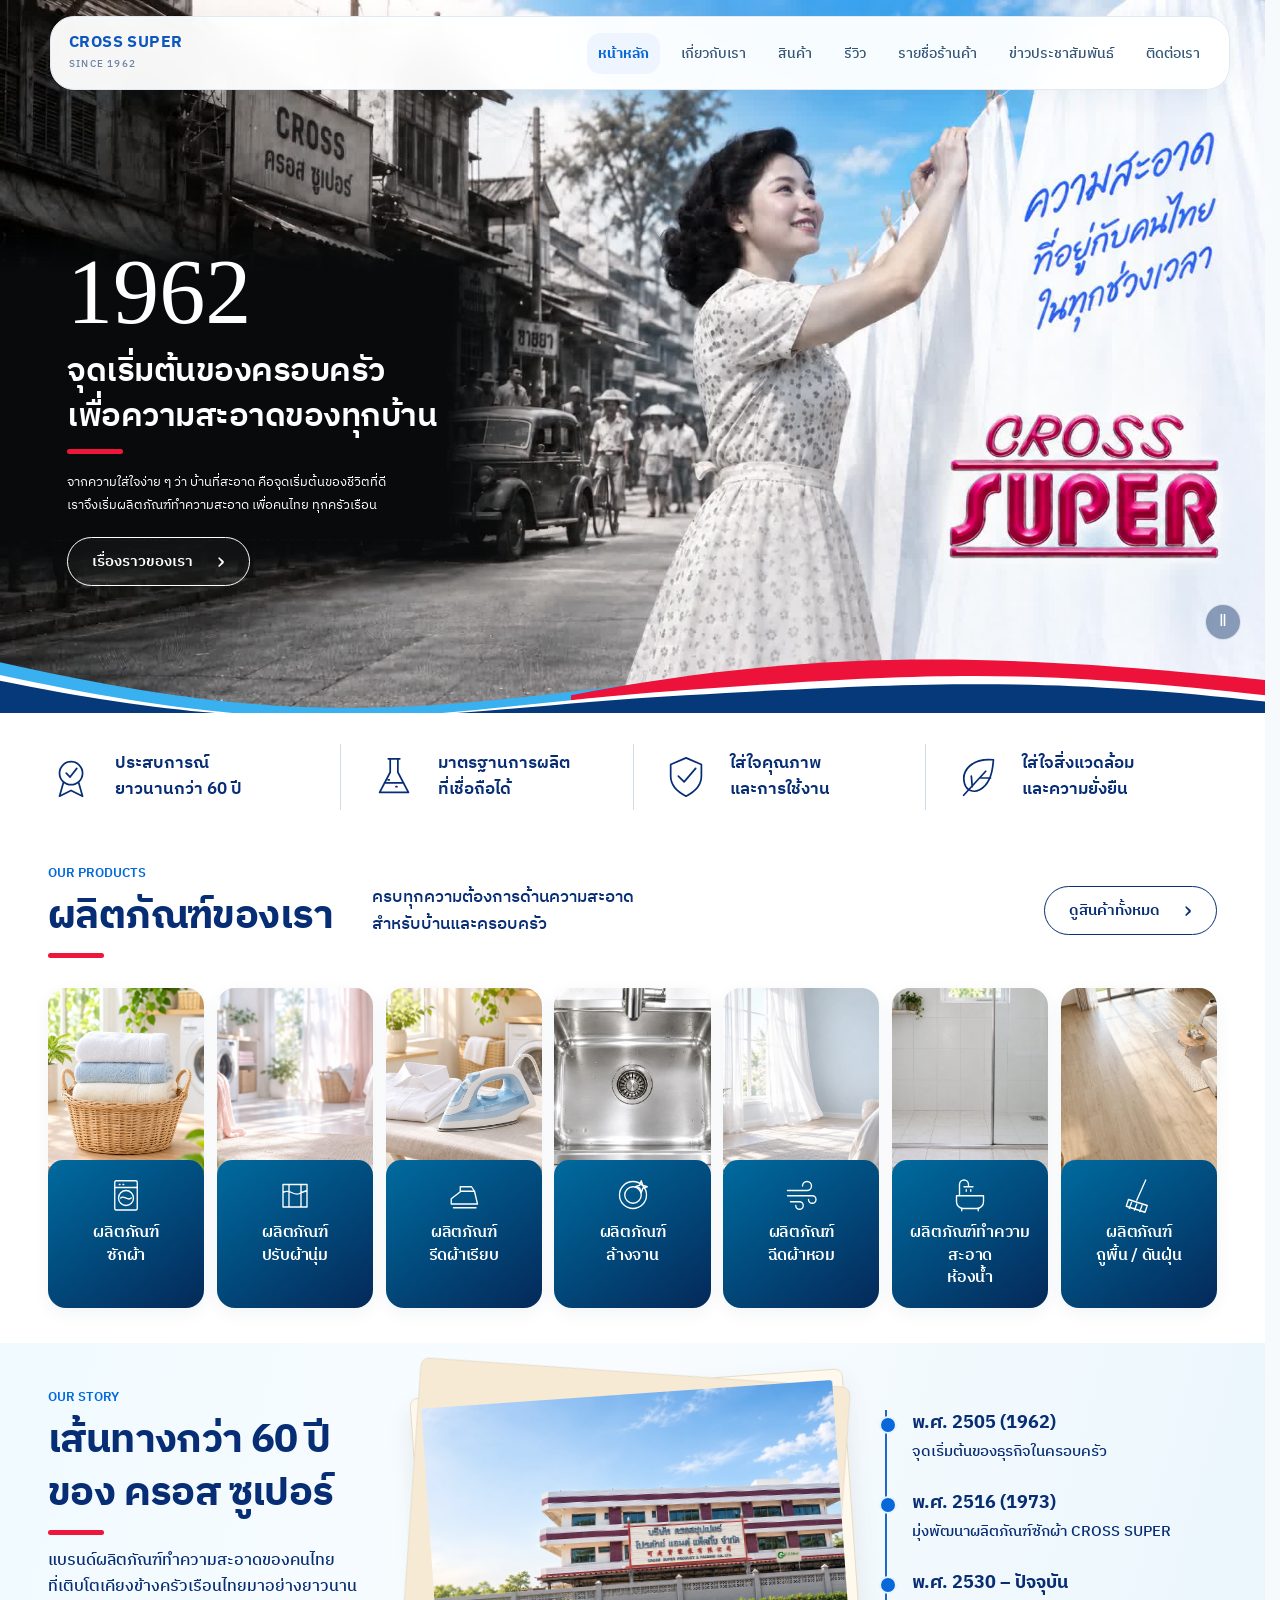
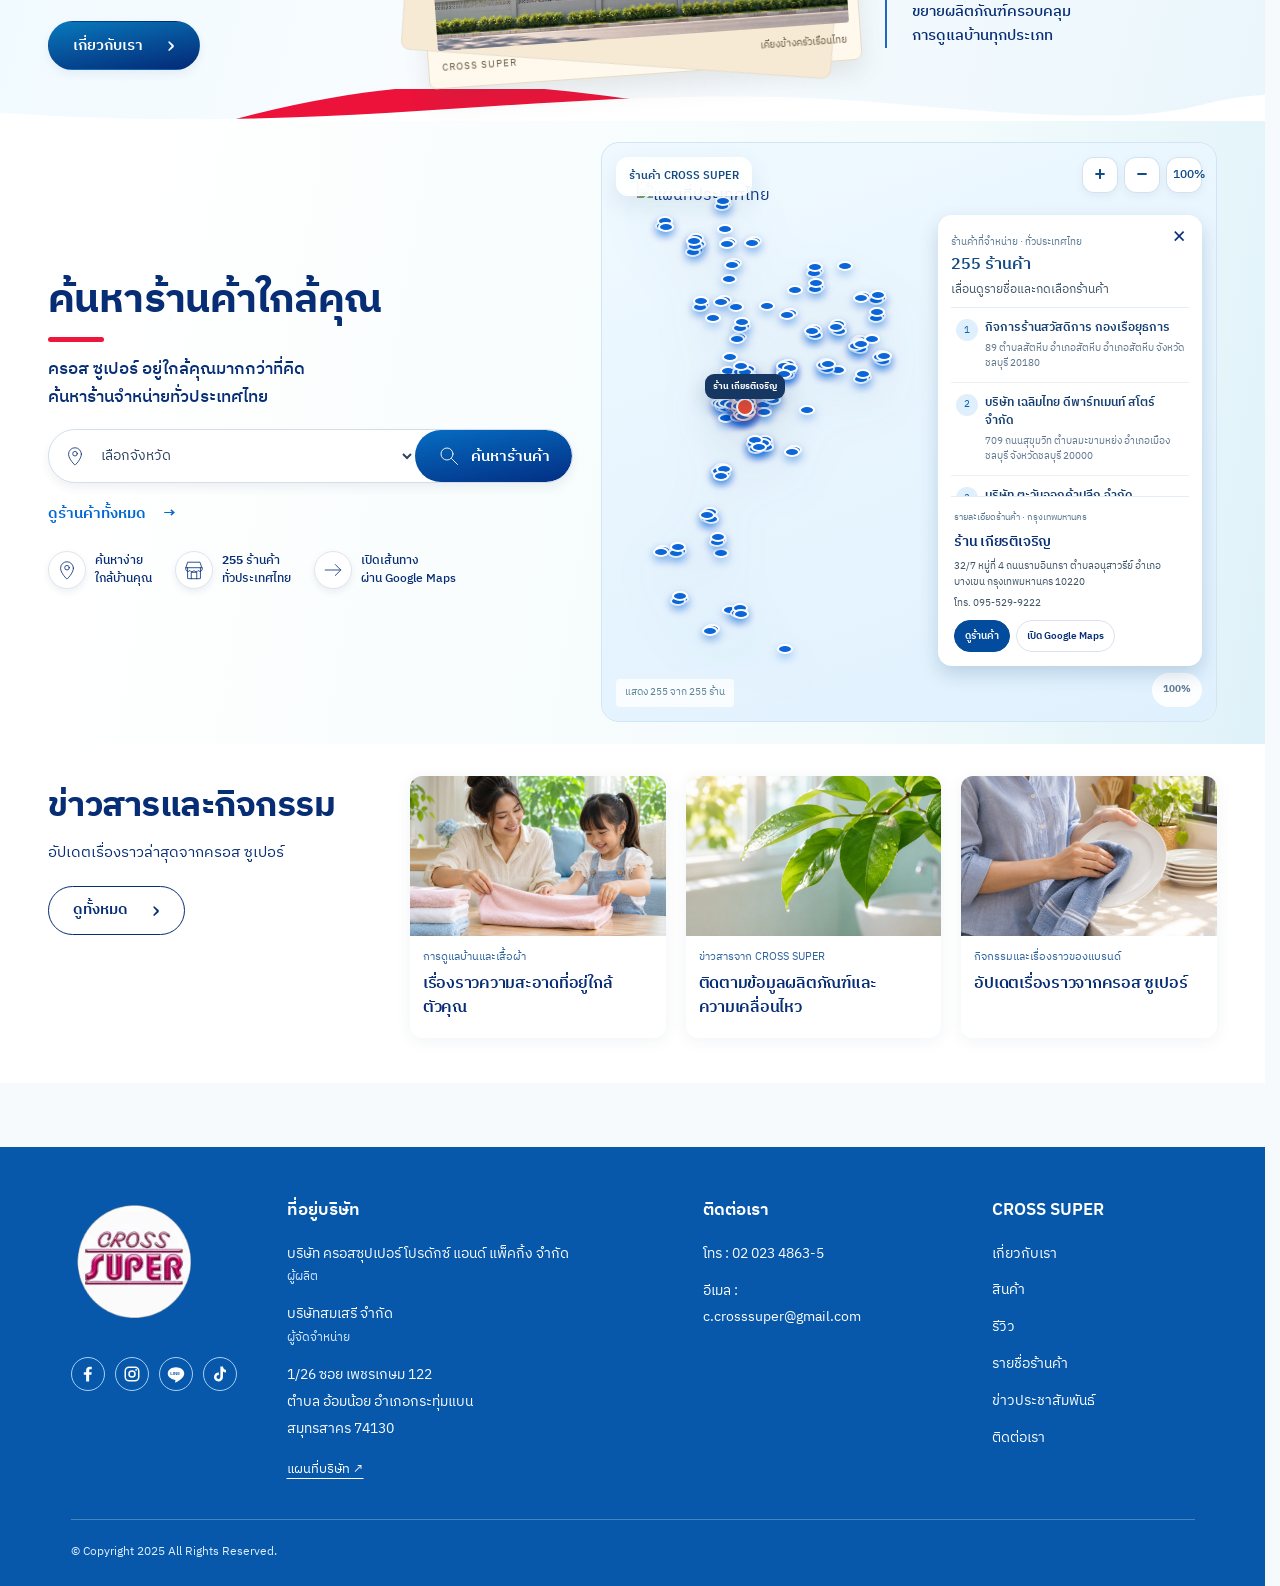
==== commit 6592b7da: "Show all province stores on homepage and share Store Locator map" ====
--- a/index.html
+++ b/index.html
@@ -7102,7 +7102,67 @@
 #page-news #news115Local{font-size:13px;color:#60768d}
 #page-news #news115Local[hidden]{display:none}
 @media(max-width:640px){#page-news .news115-actions{flex-direction:column}#page-news .news115-actions a,#page-news .news115-actions button{width:100%}}
-</style></head>
+</style>
+<style id="home-shared-store-map-v120">
+#page-home .hp97-map-panel{height:580px;background:#eff7fc;border-radius:18px;border:1px solid #d2e5f4}
+#page-home .hp120-map-host{height:100%;min-width:0}
+#page-home .hp120-map-host>.store67-country-wrap{height:100%;min-height:0;border:0;border-radius:18px;background:linear-gradient(160deg,#eff9ff,#e0f1fe)}
+#page-home .store67-country-stage{right:43%}
+#page-home .store67-country{width:calc(100% - 26px);max-width:280px;min-width:0}
+#page-home .store67-map-title{left:14px;top:14px;border-radius:12px;font-weight:600;color:#154a83;padding:9px 12px}
+#page-home .store68-controls{flex-direction:row;right:14px;top:14px;gap:6px}
+#page-home .store68-control{width:36px;height:36px;font-family:inherit;color:#104b87;box-shadow:0 3px 8px #24547712;font-weight:500}
+#page-home .store68-zoom-label{right:14px;bottom:14px}
+#page-home .hp97-store-card{right:14px;top:85px;width:43%;max-width:43%;padding:24px 16px 18px;z-index:25}
+#page-home .hp97-map-caption{left:14px;bottom:14px;z-index:21;pointer-events:none}
+@media(max-width:760px){
+ #page-home .hp97-map-panel{height:auto;min-height:560px;padding-bottom:0;overflow:hidden}
+ #page-home .hp120-map-host{height:560px}
+ #page-home .store67-country-stage{inset:0}
+ #page-home .store67-country{width:calc(100% - 70px);max-width:260px}
+ #page-home .hp97-store-card{position:relative;inset:auto;width:auto;max-width:none;margin:0 12px 12px;padding:24px 18px 18px}
+ #page-home .hp97-store-card h3{font-size:18px}
+ #page-home .hp97-store-card p{font-size:13px}
+ #page-home .hp97-card-actions a{font-size:12px}
+ #page-home .hp97-map-caption{top:521px;bottom:auto}
+}
+</style>
+
+<style id="home-province-store-list-v121">
+#page-home .hp97-store-card{top:72px;max-height:calc(100% - 118px);padding:20px 13px 14px;display:flex;flex-direction:column;overflow:auto}
+#page-home .hp121-list-heading{display:flex;flex-direction:column;gap:3px;padding-right:19px;flex-shrink:0;color:#154a83}
+#page-home .hp121-list-heading span{font-size:10px;line-height:1.5;color:#597791}
+#page-home .hp121-list-heading strong{font-size:16px;line-height:1.5;font-weight:600}
+#page-home .hp121-list-hint{font-size:10px;line-height:1.5;margin:3px 0 9px;color:#60768d;flex-shrink:0}
+#page-home .hp121-store-list{max-height:190px;min-height:80px;overflow:auto;overscroll-behavior:contain;border-block:1px solid #e2edf5;scrollbar-width:thin;scrollbar-color:#bed5e7 transparent}
+#page-home .hp121-store-row{display:grid;grid-template-columns:22px minmax(0,1fr);align-items:start;gap:7px;width:100%;text-align:left;padding:11px 5px;background:#fff;border:0;border-bottom:1px solid #e9f0f6;border-radius:0;cursor:pointer;font-family:inherit;color:#153f70}
+#page-home .hp121-store-row:last-child{border-bottom:0}
+#page-home .hp121-store-row:hover,#page-home .hp121-store-row.active{background:#edf6ff}
+#page-home .hp121-store-row:focus-visible{outline:2px solid #0964b9;outline-offset:-2px}
+#page-home .hp121-store-row strong{display:block;font-size:12px;line-height:1.55;font-weight:600;overflow-wrap:anywhere}
+#page-home .hp121-store-row small{display:block;margin-top:3px;font-size:10px;line-height:1.5;color:#60768d;overflow-wrap:anywhere}
+#page-home .hp121-store-number{display:grid;place-items:center;border-radius:50%;width:22px;height:22px;background:#e0effc;color:#0964b9;font-size:10px}
+#page-home .hp121-store-detail{padding:13px 3px 0;flex-shrink:0}
+#page-home .hp121-store-detail .hp97-card-tag{font-size:9px;margin-bottom:5px}
+#page-home .hp121-store-detail h3{font-size:14px;line-height:1.5!important;margin-bottom:6px}
+#page-home .hp121-store-detail p{font-size:10px;line-height:1.6;margin-bottom:5px}
+#page-home .hp121-store-detail .hp97-card-actions{gap:6px;margin-top:9px}
+#page-home .hp121-store-detail .hp97-card-actions a{font-size:10px;padding:8px 10px}
+@media(max-width:760px){
+ #page-home .hp97-store-card{top:auto;max-height:none;padding:24px 17px 18px}
+ #page-home .hp121-store-list{max-height:270px;min-height:80px}
+ #page-home .hp121-list-heading span,#page-home .hp121-list-hint{font-size:12px}
+ #page-home .hp121-list-heading strong{font-size:20px}
+ #page-home .hp121-store-row{grid-template-columns:28px minmax(0,1fr);gap:9px;padding:13px 7px}
+ #page-home .hp121-store-row strong{font-size:15px}
+ #page-home .hp121-store-row small{font-size:12px}
+ #page-home .hp121-store-number{width:27px;height:27px;font-size:12px}
+ #page-home .hp121-store-detail h3{font-size:18px}
+ #page-home .hp121-store-detail p,#page-home .hp121-store-detail .hp97-card-actions a{font-size:12px}
+ #page-home .hp121-store-detail .hp97-card-tag{font-size:11px}
+}
+</style>
+</head>
 <body>
 <div class="shell">
   <div class="nav-wrap">
@@ -7242,7 +7302,7 @@
 <section class="hp97-trust hp97-wrap" aria-label="คุณค่าของ CROSS SUPER"><div class="hp97-trust-item"><svg class="hp97-icon" viewBox="0 0 48 48" fill="none" stroke="currentColor" stroke-width="1.8" stroke-linecap="round" stroke-linejoin="round" aria-hidden="true"><circle cx="24" cy="20" r="12"/><path d="m16 30-4 14 12-6 12 6-4-14M19 20l4 4 7-9"/></svg><p>ประสบการณ์<br>ยาวนานกว่า 60 ปี</p></div><div class="hp97-trust-item"><svg class="hp97-icon" viewBox="0 0 48 48" fill="none" stroke="currentColor" stroke-width="1.8" stroke-linecap="round" stroke-linejoin="round" aria-hidden="true"><path d="M18 5h12M20 5v14L9 40h30L28 19V5M14 30h20M18 27h1M26 34h1"/></svg><p>มาตรฐานการผลิต<br>ที่เชื่อถือได้</p></div><div class="hp97-trust-item"><svg class="hp97-icon" viewBox="0 0 48 48" fill="none" stroke="currentColor" stroke-width="1.8" stroke-linecap="round" stroke-linejoin="round" aria-hidden="true"><path d="M24 4 40 11v12c0 10-8 17-16 21C16 40 8 33 8 23V11zM16 23l6 6 12-14"/></svg><p>ใส่ใจคุณภาพ<br>และการใช้งาน</p></div><div class="hp97-trust-item"><svg class="hp97-icon" viewBox="0 0 48 48" fill="none" stroke="currentColor" stroke-width="1.8" stroke-linecap="round" stroke-linejoin="round" aria-hidden="true"><path d="M40 6C18 4 6 17 10 31s28 11 30-25ZM9 43l23-25M18 34l-1-11M27 25h10"/></svg><p>ใส่ใจสิ่งแวดล้อม<br>และความยั่งยืน</p></div></section>
 <section class="hp97-products hp97-wrap" aria-labelledby="hp97-products-title"><header class="hp97-products-head"><div><span class="hp97-kicker">OUR PRODUCTS</span><h2 id="hp97-products-title">ผลิตภัณฑ์ของเรา</h2><i class="hp97-red-line" aria-hidden="true"></i></div><p>ครบทุกความต้องการด้านความสะอาด<br>สำหรับบ้านและครอบครัว</p><a class="hp97-button hp97-outline" href="#products" data-route="products">ดูสินค้าทั้งหมด<span aria-hidden="true">›</span></a></header><div class="hp97-category-grid"><a class="hp97-category" href="#product-laundry" data-route="product-laundry"><div class="hp97-category-photo"><img src="media-031.webp" alt="ผลิตภัณฑ์ ซักผ้า" width="800" height="1000" loading="lazy" decoding="async"></div><div class="hp97-category-label"><svg class="hp97-icon" viewBox="0 0 48 48" fill="none" stroke="currentColor" stroke-width="1.8" stroke-linecap="round" stroke-linejoin="round" aria-hidden="true"><rect x="9" y="5" width="30" height="39" rx="2"/><circle cx="24" cy="28" r="10"/><path d="M9 14h30M15 10h1M20 10h1M17 28c4-5 9 5 14 0"/></svg><h3>ผลิตภัณฑ์<br>ซักผ้า</h3></div></a><a class="hp97-category" href="#product-softener" data-route="product-softener"><div class="hp97-category-photo"><img src="media-033.webp" alt="ผลิตภัณฑ์ ปรับผ้านุ่ม" width="800" height="1000" loading="lazy" decoding="async"></div><div class="hp97-category-label"><svg class="hp97-icon" viewBox="0 0 48 48" fill="none" stroke="currentColor" stroke-width="1.8" stroke-linecap="round" stroke-linejoin="round" aria-hidden="true"><path d="M8 10h32v30H8zM8 21c9-7 15 7 24 0l8-3M16 10v30M32 10v30"/></svg><h3>ผลิตภัณฑ์<br>ปรับผ้านุ่ม</h3></div></a><a class="hp97-category" href="#product-iron" data-route="product-iron"><div class="hp97-category-photo"><img src="media-030.webp" alt="ผลิตภัณฑ์ รีดผ้าเรียบ" width="800" height="1000" loading="lazy" decoding="async"></div><div class="hp97-category-label"><svg class="hp97-icon" viewBox="0 0 48 48" fill="none" stroke="currentColor" stroke-width="1.8" stroke-linecap="round" stroke-linejoin="round" aria-hidden="true"><path d="M7 36h35l-4-17H20L7 29zM19 19v-6h15l4 6M10 41h30"/></svg><h3>ผลิตภัณฑ์<br>รีดผ้าเรียบ</h3></div></a><a class="hp97-category" href="#product-dish" data-route="product-dish"><div class="hp97-category-photo"><img src="media-028.webp" alt="ผลิตภัณฑ์ ล้างจาน" width="800" height="1000" loading="lazy" decoding="async"></div><div class="hp97-category-label"><svg class="hp97-icon" viewBox="0 0 48 48" fill="none" stroke="currentColor" stroke-width="1.8" stroke-linecap="round" stroke-linejoin="round" aria-hidden="true"><circle cx="24" cy="24" r="18"/><circle cx="24" cy="24" r="11"/><path d="m35 5 2 6 6 2-6 2-2 6-2-6-6-2 6-2z"/></svg><h3>ผลิตภัณฑ์<br>ล้างจาน</h3></div></a><a class="hp97-category" href="#product-refresher" data-route="product-refresher"><div class="hp97-category-photo"><img src="media-032.webp" alt="ผลิตภัณฑ์ ฉีดผ้าหอม" width="800" height="1000" loading="lazy" decoding="async"></div><div class="hp97-category-label"><svg class="hp97-icon" viewBox="0 0 48 48" fill="none" stroke="currentColor" stroke-width="1.8" stroke-linecap="round" stroke-linejoin="round" aria-hidden="true"><path d="M6 18h26a6 6 0 1 0-6-6M6 25h33a5 5 0 1 1-5 5M10 33h12a5 5 0 1 1-5 5"/></svg><h3>ผลิตภัณฑ์<br>ฉีดผ้าหอม</h3></div></a><a class="hp97-category" href="#product-toilet" data-route="product-toilet"><div class="hp97-category-photo"><img src="media-034.webp" alt="ผลิตภัณฑ์ทำความสะอาด ห้องน้ำ" width="800" height="1000" loading="lazy" decoding="async"></div><div class="hp97-category-label"><svg class="hp97-icon" viewBox="0 0 48 48" fill="none" stroke="currentColor" stroke-width="1.8" stroke-linecap="round" stroke-linejoin="round" aria-hidden="true"><path d="M6 25h36v8a9 9 0 0 1-9 9H15a9 9 0 0 1-9-9zM10 25V10a6 6 0 0 1 12 0v3M16 13h12M19 17v2M25 17v2M13 42v3M35 42v3"/></svg><h3>ผลิตภัณฑ์ทำความสะอาด<br>ห้องน้ำ</h3></div></a><a class="hp97-category" href="#product-floor" data-route="product-floor"><div class="hp97-category-photo"><img src="media-029.webp" alt="ผลิตภัณฑ์ ถูพื้น / ดันฝุ่น" width="800" height="1000" loading="lazy" decoding="async"></div><div class="hp97-category-label"><svg class="hp97-icon" viewBox="0 0 48 48" fill="none" stroke="currentColor" stroke-width="1.8" stroke-linecap="round" stroke-linejoin="round" aria-hidden="true"><path d="m33 4-12 27M10 30l25 8-3 9-25-8zM14 34l-3 8M21 36l-3 8M28 38l-3 8"/></svg><h3>ผลิตภัณฑ์<br>ถูพื้น / ดันฝุ่น</h3></div></a></div></section>
 <section class="hp97-story" aria-labelledby="hp97-story-title"><div class="hp97-wrap hp97-story-grid"><div class="hp97-story-copy"><span class="hp97-kicker">OUR STORY</span><h2 id="hp97-story-title">เส้นทางกว่า 60 ปี<br>ของ ครอส ซูเปอร์</h2><i class="hp97-red-line" aria-hidden="true"></i><p>แบรนด์ผลิตภัณฑ์ทำความสะอาดของคนไทย<br>ที่เติบโตเคียงข้างครัวเรือนไทยมาอย่างยาวนาน</p><a class="hp97-button" href="#about" data-route="about">เกี่ยวกับเรา<span aria-hidden="true">›</span></a></div><figure class="hp97-story-image"><img src="media-040.webp" alt="อาคารบริษัท ครอสซุปเปอร์ โปรดักซ์ แอนด์ แพ็คกิ้ง จำกัด" width="1672" height="941" loading="lazy"><figcaption>CROSS SUPER <span>เคียงข้างครัวเรือนไทย</span></figcaption></figure><ol class="hp97-timeline"><li><strong>พ.ศ. 2505 <span>(1962)</span></strong><p>จุดเริ่มต้นของธุรกิจในครอบครัว</p></li><li><strong>พ.ศ. 2516 <span>(1973)</span></strong><p>มุ่งพัฒนาผลิตภัณฑ์ซักผ้า CROSS SUPER</p></li><li><strong>พ.ศ. 2530 – ปัจจุบัน</strong><p>ขยายผลิตภัณฑ์ครอบคลุม<br>การดูแลบ้านทุกประเภท</p></li></ol></div><svg class="hp97-story-wave" viewBox="0 0 1440 45" preserveAspectRatio="none" aria-hidden="true"><path fill="#ec123a" d="M260 45c300-100 400-20 600-18l-20 18Z"/><path fill="#fff" d="M0 33c430 38 660-52 1020-12s310-5 420-13v37H0Z"/></svg></section>
-<section class="hp97-stores" aria-labelledby="hp97-store-title"><div class="hp97-wrap hp97-store-grid"><div class="hp97-store-copy"><h2 id="hp97-store-title">ค้นหาร้านค้าใกล้คุณ</h2><i class="hp97-red-line" aria-hidden="true"></i><p>ครอส ซูเปอร์ อยู่ใกล้คุณมากกว่าที่คิด<br>ค้นหาร้านจำหน่ายทั่วประเทศไทย</p><form id="hp97StoreForm" class="hp97-search-form"><label class="hp97-select-label" for="hp97Province"><svg class="hp97-icon" viewBox="0 0 48 48" fill="none" stroke="currentColor" stroke-width="1.8" stroke-linecap="round" stroke-linejoin="round" aria-hidden="true"><path d="M38 20c0 11-14 24-14 24S10 31 10 20a14 14 0 0 1 28 0Z"/><circle cx="24" cy="19" r="5"/></svg><select id="hp97Province" aria-label="เลือกจังหวัด"><option value="">เลือกจังหวัด</option></select></label><button type="submit"><svg class="hp97-icon" viewBox="0 0 48 48" fill="none" stroke="currentColor" stroke-width="1.8" stroke-linecap="round" stroke-linejoin="round" aria-hidden="true"><circle cx="20" cy="20" r="12"/><path d="m29 29 12 12"/></svg>ค้นหาร้านค้า</button></form><a class="hp97-store-all" href="#stores" data-route="stores" data-hp97-all-stores>ดูร้านค้าทั้งหมด <span aria-hidden="true">→</span></a><div class="hp97-store-points"><div><svg class="hp97-icon" viewBox="0 0 48 48" fill="none" stroke="currentColor" stroke-width="1.8" stroke-linecap="round" stroke-linejoin="round" aria-hidden="true"><path d="M38 20c0 11-14 24-14 24S10 31 10 20a14 14 0 0 1 28 0Z"/><circle cx="24" cy="19" r="5"/></svg><span>ค้นหาง่าย<br>ใกล้บ้านคุณ</span></div><div><svg class="hp97-icon" viewBox="0 0 48 48" fill="none" stroke="currentColor" stroke-width="1.8" stroke-linecap="round" stroke-linejoin="round" aria-hidden="true"><path d="M7 19h34L37 7H11zM10 19v24h28V19M18 43V29h12v14M6 19v3a5 5 0 0 0 9 3 5 5 0 0 0 9 0 5 5 0 0 0 9 0 5 5 0 0 0 9-3v-3"/></svg><span><b id="hp97ShopCount">255</b> ร้านค้า<br>ทั่วประเทศไทย</span></div><div><svg class="hp97-icon" viewBox="0 0 48 48" fill="none" stroke="currentColor" stroke-width="1.8" stroke-linecap="round" stroke-linejoin="round" aria-hidden="true"><path d="M7 24h34M29 12l12 12-12 12"/></svg><span>เปิดเส้นทาง<br>ผ่าน Google Maps</span></div></div></div><div class="hp97-map-panel" aria-label="แผนที่เครือข่ายร้านค้า CROSS SUPER"><div class="hp97-map-country"><img src="media-041.svg" alt="แผนที่ประเทศไทย" width="350" height="626"><div id="hp97MapPins"></div></div><span class="hp97-map-caption">เครือข่ายร้านค้า CROSS SUPER</span><article class="hp97-store-card" id="hp97StoreCard" aria-live="polite"></article></div></div></section>
+<section class="hp97-stores" aria-labelledby="hp97-store-title"><div class="hp97-wrap hp97-store-grid"><div class="hp97-store-copy"><h2 id="hp97-store-title">ค้นหาร้านค้าใกล้คุณ</h2><i class="hp97-red-line" aria-hidden="true"></i><p>ครอส ซูเปอร์ อยู่ใกล้คุณมากกว่าที่คิด<br>ค้นหาร้านจำหน่ายทั่วประเทศไทย</p><form id="hp97StoreForm" class="hp97-search-form"><label class="hp97-select-label" for="hp97Province"><svg class="hp97-icon" viewBox="0 0 48 48" fill="none" stroke="currentColor" stroke-width="1.8" stroke-linecap="round" stroke-linejoin="round" aria-hidden="true"><path d="M38 20c0 11-14 24-14 24S10 31 10 20a14 14 0 0 1 28 0Z"/><circle cx="24" cy="19" r="5"/></svg><select id="hp97Province" aria-label="เลือกจังหวัด"><option value="">เลือกจังหวัด</option></select></label><button type="submit"><svg class="hp97-icon" viewBox="0 0 48 48" fill="none" stroke="currentColor" stroke-width="1.8" stroke-linecap="round" stroke-linejoin="round" aria-hidden="true"><circle cx="20" cy="20" r="12"/><path d="m29 29 12 12"/></svg>ค้นหาร้านค้า</button></form><a class="hp97-store-all" href="#stores" data-route="stores" data-hp97-all-stores>ดูร้านค้าทั้งหมด <span aria-hidden="true">→</span></a><div class="hp97-store-points"><div><svg class="hp97-icon" viewBox="0 0 48 48" fill="none" stroke="currentColor" stroke-width="1.8" stroke-linecap="round" stroke-linejoin="round" aria-hidden="true"><path d="M38 20c0 11-14 24-14 24S10 31 10 20a14 14 0 0 1 28 0Z"/><circle cx="24" cy="19" r="5"/></svg><span>ค้นหาง่าย<br>ใกล้บ้านคุณ</span></div><div><svg class="hp97-icon" viewBox="0 0 48 48" fill="none" stroke="currentColor" stroke-width="1.8" stroke-linecap="round" stroke-linejoin="round" aria-hidden="true"><path d="M7 19h34L37 7H11zM10 19v24h28V19M18 43V29h12v14M6 19v3a5 5 0 0 0 9 3 5 5 0 0 0 9 0 5 5 0 0 0 9 0 5 5 0 0 0 9-3v-3"/></svg><span><b id="hp97ShopCount">255</b> ร้านค้า<br>ทั่วประเทศไทย</span></div><div><svg class="hp97-icon" viewBox="0 0 48 48" fill="none" stroke="currentColor" stroke-width="1.8" stroke-linecap="round" stroke-linejoin="round" aria-hidden="true"><path d="M7 24h34M29 12l12 12-12 12"/></svg><span>เปิดเส้นทาง<br>ผ่าน Google Maps</span></div></div></div><div class="hp97-map-panel" aria-label="แผนที่เครือข่ายร้านค้า CROSS SUPER"><div id="hp120MapHost" class="hp120-map-host"></div><span class="hp97-map-caption">เครือข่ายร้านค้า CROSS SUPER</span><article class="hp97-store-card" id="hp97StoreCard" aria-live="polite"></article></div></div></section>
 <section class="hp97-news hp97-wrap" aria-labelledby="hp97-news-title"><header><h2 id="hp97-news-title">ข่าวสารและกิจกรรม</h2><p>อัปเดตเรื่องราวล่าสุดจากครอส ซูเปอร์</p><a class="hp97-button hp97-outline" href="#news" data-route="news">ดูทั้งหมด<span aria-hidden="true">›</span></a></header><div class="hp97-news-grid"><a class="hp97-news-card" href="#news" data-route="news"><img src="media-037.webp" alt="การดูแลบ้านและเสื้อผ้า" width="800" height="480" loading="lazy" decoding="async"><div><span>การดูแลบ้านและเสื้อผ้า</span><h3>เรื่องราวความสะอาดที่อยู่ใกล้ตัวคุณ</h3></div></a><a class="hp97-news-card" href="#news" data-route="news"><img src="media-038.webp" alt="ข่าวสารจาก CROSS SUPER" width="800" height="480" loading="lazy" decoding="async"><div><span>ข่าวสารจาก CROSS SUPER</span><h3>ติดตามข้อมูลผลิตภัณฑ์และความเคลื่อนไหว</h3></div></a><a class="hp97-news-card" href="#news" data-route="news"><img src="media-039.webp" alt="กิจกรรมและเรื่องราวของแบรนด์" width="800" height="480" loading="lazy" decoding="async"><div><span>กิจกรรมและเรื่องราวของแบรนด์</span><h3>อัปเดตเรื่องราวจากครอส ซูเปอร์</h3></div></a></div></section>
 </main>
 
@@ -8657,43 +8717,88 @@
  const updateToggle=()=>{toggle.textContent=video.paused?'▶':'Ⅱ';toggle.setAttribute('aria-label',video.paused?'เล่นวิดีโอ':'พักวิดีโอ')};
  video.addEventListener('play',updateToggle);video.addEventListener('pause',updateToggle);
  new MutationObserver(syncVideo).observe(root,{attributes:true,attributeFilter:['class']});document.addEventListener('visibilitychange',syncVideo);syncVideo();
- const stores=JSON.parse(document.getElementById('hp97-store-data').textContent),select=document.getElementById('hp97Province'),pins=document.getElementById('hp97MapPins'),card=document.getElementById('hp97StoreCard');
+ const stores=JSON.parse(document.getElementById('hp97-store-data').textContent),select=document.getElementById('hp97Province'),pins=document.getElementById('store67Markers'),card=document.getElementById('hp97StoreCard');
  const esc=v=>String(v??'').replace(/[&<>"']/g,m=>({'&':'&amp;','<':'&lt;','>':'&gt;','"':'&quot;',"'":'&#39;'}[m]));
  const provinces=[...new Set(stores.map(s=>s.province).filter(Boolean))].sort((a,b)=>a.localeCompare(b,'th'));
  provinces.forEach(province=>{const option=document.createElement('option');option.value=province;option.textContent=province;select.appendChild(option)});
  document.getElementById('hp97ShopCount').textContent=stores.length;
  let selectedId;
+ function renderStoreList(data){
+  card.innerHTML=`<button class="hp97-card-close" type="button" aria-label="ปิดรายชื่อร้านค้า">×</button><div class="hp121-list-heading"><span>ร้านค้าที่จำหน่าย · ${esc(select.value||'ทั่วประเทศไทย')}</span><strong>${data.length} ร้านค้า</strong></div><p class="hp121-list-hint">เลื่อนดูรายชื่อและกดเลือกร้านค้า</p><div class="hp121-store-list" role="group" aria-label="รายชื่อร้านค้า${esc(select.value||'ทั่วประเทศไทย')}">${data.map((s,i)=>`<button class="hp121-store-row" type="button" data-home-store-select="${s.id}" aria-pressed="false"><span class="hp121-store-number">${i+1}</span><span><strong>${esc(s.name)}</strong><small>${esc(s.address)}</small></span></button>`).join('')}</div><div class="hp121-store-detail" aria-live="polite"></div>`;
+  card.querySelector('.hp97-card-close').addEventListener('click',()=>card.hidden=true);
+ }
  function showStore(s){
+  if(!s)return;
   selectedId=s.id;card.hidden=false;
   const map='https://www.google.com/maps/search/?api=1&query='+encodeURIComponent(s.name+' '+s.address);
-  card.innerHTML=`<button class="hp97-card-close" type="button" aria-label="ปิดรายละเอียดร้านค้า">×</button><span class="hp97-card-tag">ร้านค้าที่จำหน่าย · ${esc(s.province)}</span><h3>${esc(s.name)}</h3><p>${esc(s.address)}</p>${s.phone?`<p>โทร. ${esc(s.phone)}</p>`:''}<div class="hp97-card-actions"><a href="#stores" data-route="stores" data-hp97-store="${s.id}">ดูร้านค้า</a><a href="${map}" target="_blank" rel="noopener">เปิด Google Maps</a></div>`;
-  card.querySelector('button').addEventListener('click',()=>card.hidden=true);
-  pins.querySelectorAll('button').forEach(x=>x.classList.toggle('active',Number(x.dataset.store)===s.id));
+  card.querySelector('.hp121-store-detail').innerHTML=`<span class="hp97-card-tag">รายละเอียดร้านค้า · ${esc(s.province)}</span><h3>${esc(s.name)}</h3><p>${esc(s.address)}</p>${s.phone?`<p>โทร. ${esc(s.phone)}</p>`:''}<div class="hp97-card-actions"><a href="#stores" data-route="stores" data-hp97-store="${s.id}">ดูร้านค้า</a><a href="${map}" target="_blank" rel="noopener">เปิด Google Maps</a></div>`;
+  card.querySelectorAll('[data-home-store-select]').forEach(row=>{
+   const active=Number(row.dataset.homeStoreSelect)===s.id;
+   row.classList.toggle('active',active);row.setAttribute('aria-pressed',String(active));
+  });
+  pins.querySelectorAll('button').forEach(x=>x.classList.toggle('active',Number(x.dataset.id)===s.id));
  }
+ // Reuse the approved Store Locator viewport and its original listeners.
+ const viewport=document.getElementById('store68Viewport');
+ const mapHost=document.getElementById('hp120MapHost');
+ const nativeProvince=document.getElementById('store67Province');
+ const nativeSearch=document.getElementById('store67Search');
+ const nativeCount=document.getElementById('store67Count');
+ const mapAnchor=document.createComment('Shared Store Locator map position');
+ viewport.before(mapAnchor);
+ function syncMapCount(){
+  root.querySelector('.hp97-map-caption').textContent=nativeCount.textContent;
+ }
+ new MutationObserver(syncMapCount).observe(nativeCount,{childList:true,characterData:true,subtree:true});
  function renderPins(){
-  const filtered=stores.filter(s=>!select.value||s.province===select.value),byProvince=new Map();
-  filtered.forEach(s=>{if(!byProvince.has(s.province))byProvince.set(s.province,s)});
-  pins.replaceChildren();
-  const visible=[];
-  byProvince.forEach(s=>{if(visible.some(v=>Math.hypot((v.mapX-s.mapX)*2.2,(v.mapY-s.mapY)*3.96)<23))return;visible.push(s);const pin=document.createElement('button');pin.type='button';pin.className='hp97-map-pin';pin.dataset.store=s.id;pin.style.setProperty('--pin-x',s.mapX+'%');pin.style.setProperty('--pin-y',s.mapY+'%');pin.setAttribute('aria-label','ดูร้านค้าในจังหวัด'+s.province);pin.title=s.province;pin.addEventListener('click',()=>showStore(s));pins.appendChild(pin)});
-  showStore(filtered.find(s=>s.province==='กรุงเทพมหานคร')||filtered[0]);
+  document.querySelector('#store67Regions [data-region=""]')?.click();
+  nativeSearch.value='';
+  nativeProvince.value=select.value;
+  nativeProvince.dispatchEvent(new Event('change',{bubbles:true}));
+  const filtered=stores.filter(s=>!select.value||s.province===select.value);
+  renderStoreList(filtered);
+  const initial=filtered.find(s=>s.id===selectedId)||filtered.find(s=>s.province==='กรุงเทพมหานคร')||filtered[0];
+  card.hidden=true;
+  if(initial)pins.querySelector(`[data-id="${initial.id}"]`)?.click();
+  syncMapCount();
  }
+ function syncMapMount(){
+  if(root.classList.contains('active')){
+   if(viewport.parentNode!==mapHost){
+    mapHost.appendChild(viewport);
+    select.value=nativeProvince.value;
+    renderPins();
+   }
+  }else if(viewport.parentNode===mapHost){
+   mapAnchor.after(viewport);
+  }
+ }
+ viewport.addEventListener('click',event=>{
+  if(!root.classList.contains('active'))return;
+  const pin=event.target.closest('.store67-marker');
+  if(pin)showStore(stores.find(s=>s.id===Number(pin.dataset.id)));
+ });
+ new MutationObserver(syncMapMount).observe(root,{attributes:true,attributeFilter:['class']});
  function openStoreRoute(province,id){
   showRoute('stores');
+  syncMapMount();
   const search=document.getElementById('store67Search'),provinceControl=document.getElementById('store67Province');
   document.querySelector('#store67Regions [data-region=""]')?.click();
-  search.value='';search.dispatchEvent(new Event('input',{bubbles:true}));
+  search.value='';
   provinceControl.value=province||'';provinceControl.dispatchEvent(new Event('change',{bubbles:true}));
   if(id)document.querySelector(`.store67-marker[data-id="${Number(id)}"]`)?.click();
  }
  select.addEventListener('change',renderPins);
  document.getElementById('hp97StoreForm').addEventListener('submit',event=>{event.preventDefault();openStoreRoute(select.value)});
  root.addEventListener('click',event=>{
+  const row=event.target.closest('[data-home-store-select]');
+  if(row){pins.querySelector(`[data-id="${Number(row.dataset.homeStoreSelect)}"]`)?.click();return;}
   const details=event.target.closest('[data-hp97-store]'),all=event.target.closest('[data-hp97-all-stores]');
   if(details){const s=stores.find(s=>s.id===Number(details.dataset.hp97Store));queueMicrotask(()=>openStoreRoute(s?.province,s?.id))}
   if(all)queueMicrotask(()=>openStoreRoute(''));
  });
- renderPins();
+ card.hidden=true;
+ syncMapMount();
 })();
 </script>
 <script id="laundry-ui-v100">(() => {
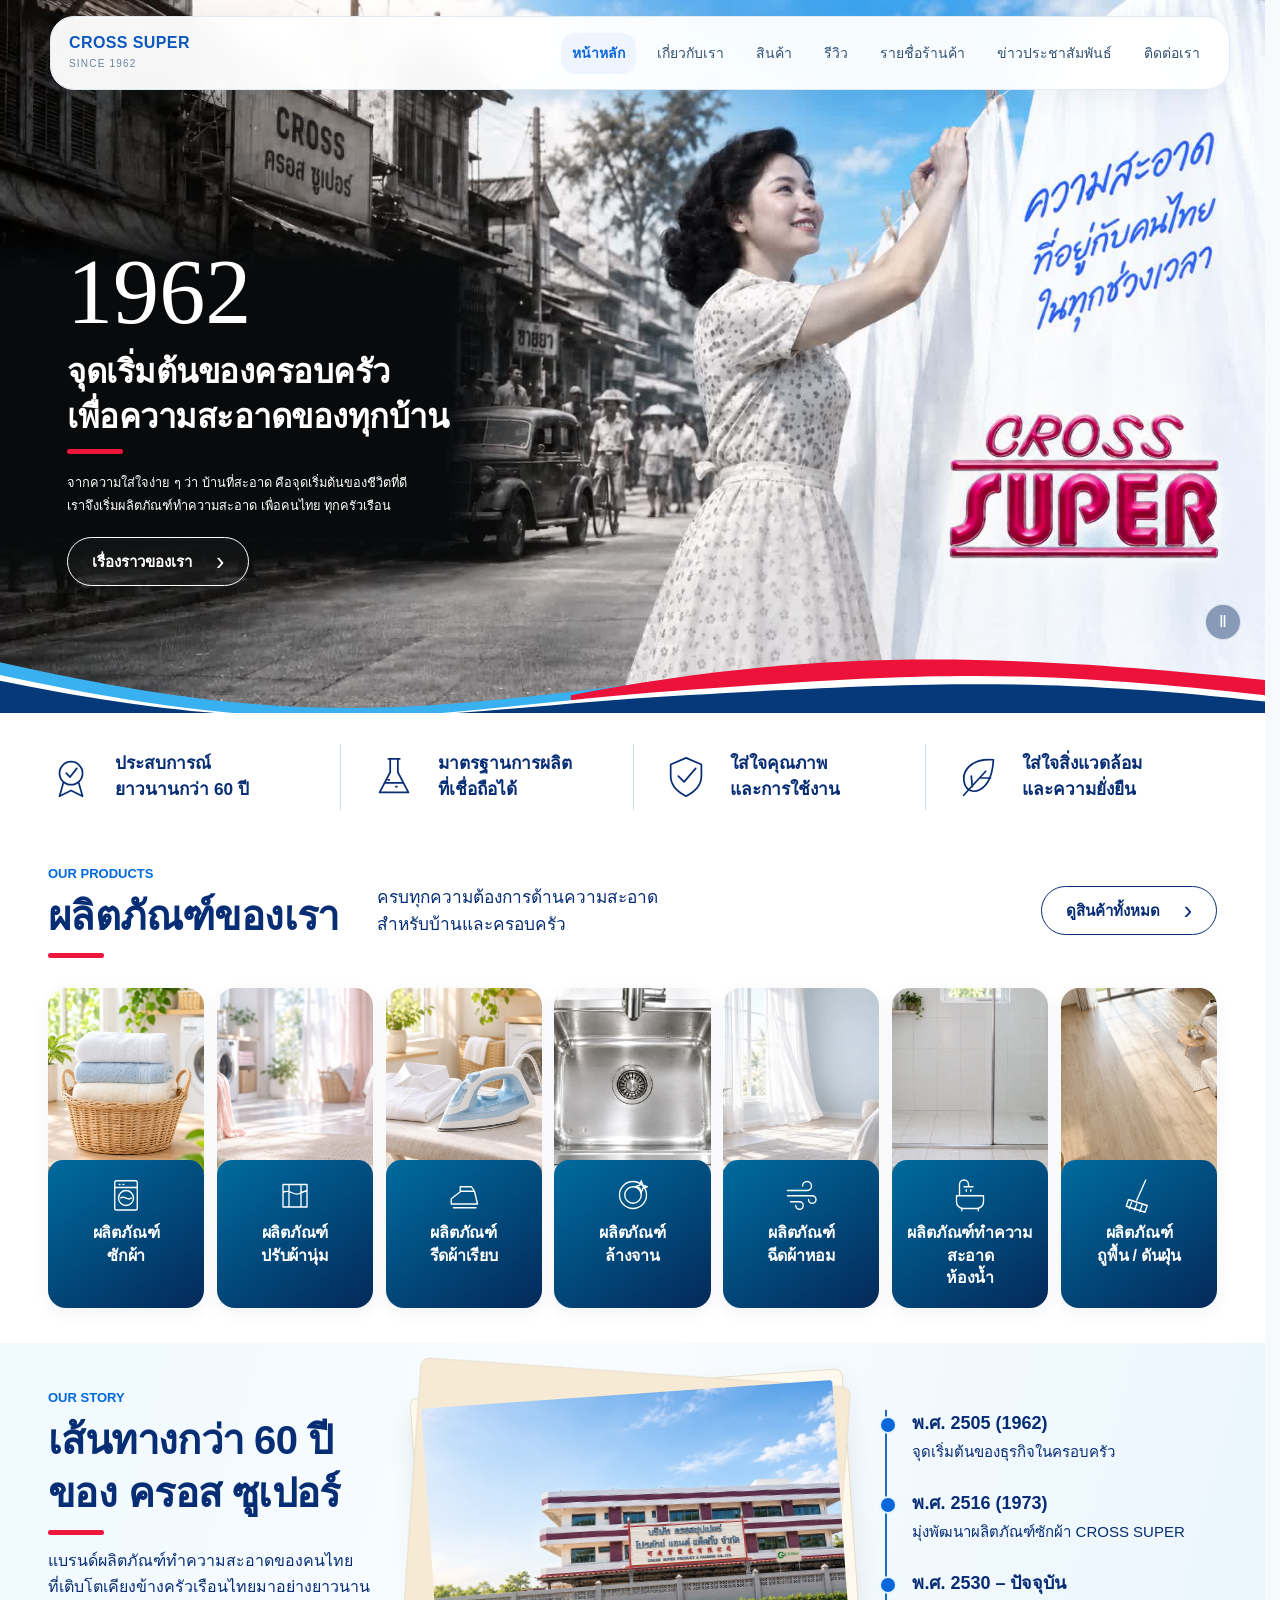
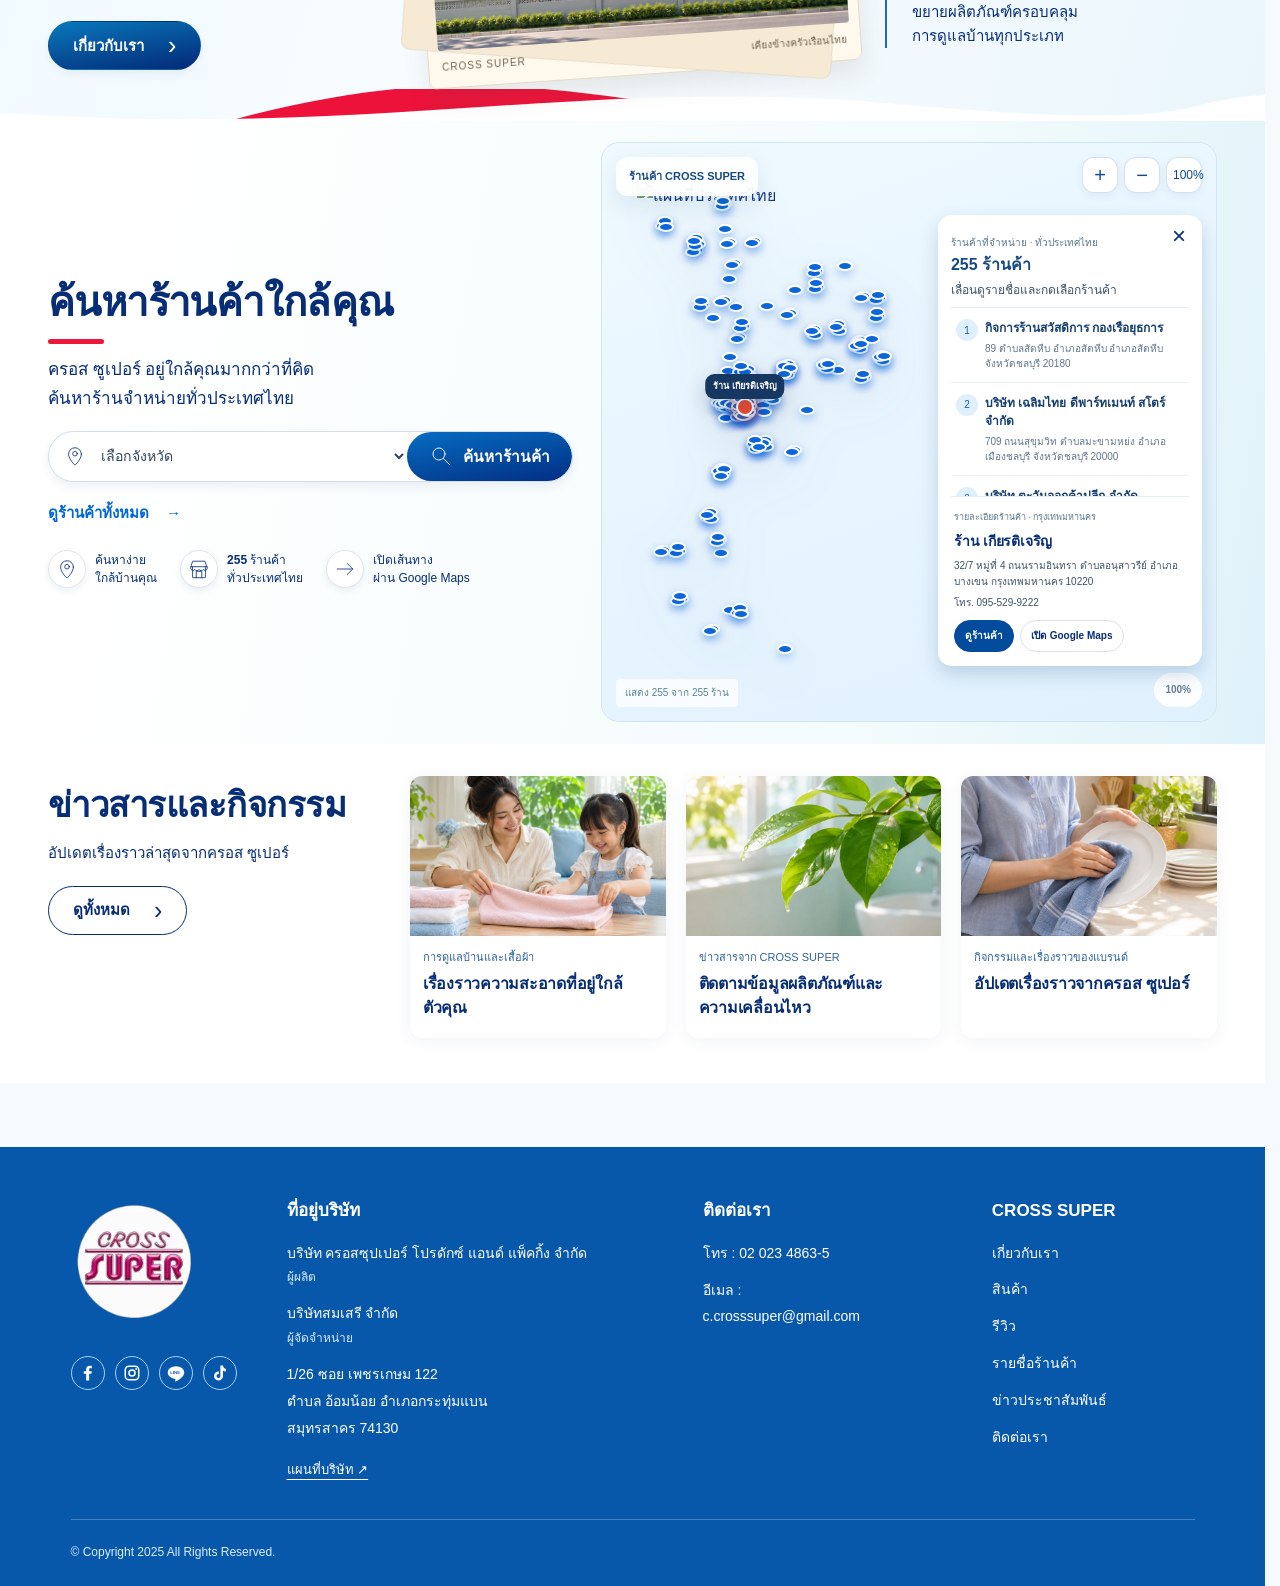
==== commit 1542d8fe: "Add full-site content editor with drafts, media uploads and private access link" ====
--- a/index.html
+++ b/index.html
@@ -1,9 +1,9 @@
 <!doctype html>
-<html lang="th">
-<head>
-  <meta charset="utf-8">
-  <meta name="viewport" content="width=device-width,initial-scale=1">
-  <title>Cross Super | ผลิตภัณฑ์ดูแลเสื้อผ้าและความสะอาดภายในบ้าน</title>
+<html data-cms-id="e0000" lang="th">
+<head data-cms-id="e0001">
+  <meta data-cms-id="e0002" charset="utf-8">
+  <meta data-cms-id="e0003" name="viewport" content="width=device-width,initial-scale=1">
+  <title data-cms-id="e0004">Cross Super | ผลิตภัณฑ์ดูแลเสื้อผ้าและความสะอาดภายในบ้าน</title>
   <style>
     :root{
       --bg:#f3f5f7;
@@ -250,7 +250,7 @@
   overflow:hidden;
 }
 .proto-map::after{
-  content:"STORE LOCATOR / MAP";
+  content:var(--cms-pseudo_6bc4241c53de18, "STORE LOCATOR / MAP");
   position:absolute;left:28px;bottom:26px;
   font-size:12px;letter-spacing:.16em;color:#0b66d9;
 }
@@ -599,8 +599,8 @@
 .iron-compare-wrap{display:flex;flex-direction:column;gap:18px}
 .fabric-compare{position:relative;height:460px;border-radius:34px;overflow:hidden;background:linear-gradient(180deg,#ffffff,#f4f8fe);box-shadow:inset 0 0 40px rgba(41,82,128,.08),0 16px 34px rgba(29,70,122,.06)}
 .fabric-smooth,.fabric-wrinkle{position:absolute;inset:0;background-repeat:no-repeat;background-position:center 52%;background-size:auto 94%}
-.fabric-smooth{background-color:#f8fbff;background-image:url('media-055.png')}
-.fabric-wrinkle{background-color:transparent;background-image:url('media-056.png');clip-path:inset(0 calc(100% - var(--iron-x,50%)) 0 0)}
+.fabric-smooth{background-color:#f8fbff;background-image:var(--cms-background_47a7f2ce006b71, url('media-055.png'))}
+.fabric-wrinkle{background-color:transparent;background-image:var(--cms-background_21983baab13c2c, url('media-056.png'));clip-path:inset(0 calc(100% - var(--iron-x,50%)) 0 0)}
 .iron-divider{position:absolute;top:0;bottom:0;left:var(--iron-x,50%);width:3px;background:#0b66d9;box-shadow:0 0 0 7px rgba(11,102,217,.12);z-index:3}
 .iron-label{position:absolute;top:20px;z-index:4;padding:10px 14px;border-radius:999px;background:rgba(255,255,255,.92);backdrop-filter:blur(10px);font-size:12px;font-weight:800;letter-spacing:.03em;color:#24497a;box-shadow:0 10px 22px rgba(26,67,116,.08);border:1px solid rgba(170,196,229,.5)}
 .iron-label.before{left:20px}
@@ -631,7 +631,7 @@
   touch-action:none;
   background:
     linear-gradient(180deg,rgba(255,255,255,.02),rgba(255,255,255,.02)),
-    url('media-057.png') center center / cover no-repeat;
+    var(--cms-background_fbb5e1fdaf7de7, url('media-057.png')) center center / cover no-repeat;
 }
 .dish-clean-zone::after{
   content:"";
@@ -804,7 +804,7 @@
 .refresher-product-hero::after{content:'';position:absolute;left:50%;bottom:20px;transform:translateX(-50%);width:62%;height:26px;background:radial-gradient(circle,rgba(18,34,65,.18),rgba(18,34,65,0) 72%);filter:blur(10px);z-index:0}
 .refresher-product-hero img{position:relative;z-index:1;width:100%;height:auto;transform:none;transform-origin:center center;filter:drop-shadow(0 30px 30px rgba(18,34,65,.18)) drop-shadow(0 8px 14px rgba(18,34,65,.12))}
 .spray-zone{grid-area:spray;}
-.spray-zone{position:relative;min-height:620px;overflow:hidden;border-radius:34px;background:linear-gradient(180deg,rgba(255,255,255,.18),rgba(255,255,255,.18)),url('media-058.png') center center / cover no-repeat;box-shadow:inset 0 0 0 1px rgba(255,255,255,.55),0 16px 38px rgba(39,72,120,.08)}
+.spray-zone{position:relative;min-height:620px;overflow:hidden;border-radius:34px;background:linear-gradient(180deg,rgba(255,255,255,.18),rgba(255,255,255,.18)),var(--cms-background_747c32dfd26e91, url('media-058.png')) center center / cover no-repeat;box-shadow:inset 0 0 0 1px rgba(255,255,255,.55),0 16px 38px rgba(39,72,120,.08)}
 .spray-zone::before{content:'';position:absolute;inset:0;background:linear-gradient(90deg,rgba(255,255,255,.28) 0%,rgba(255,255,255,.08) 28%,rgba(255,255,255,.02) 54%,rgba(255,255,255,.12) 100%);pointer-events:none}
 .spray-zone::after{content:'';position:absolute;inset:0;background:radial-gradient(circle at var(--glow-x,42%) var(--glow-y,58%),rgba(241,247,255,.52),transparent 18%),radial-gradient(circle at 65% 45%,rgba(255,255,255,.32),transparent 30%);opacity:var(--glow-opacity,0);transition:opacity .4s ease;pointer-events:none}
 .refresher-hint{position:absolute;left:20px;top:20px;z-index:4;max-width:360px;padding:14px 18px;border-radius:999px;background:rgba(255,255,255,.88);border:1px solid rgba(255,255,255,.95);box-shadow:0 10px 28px rgba(42,77,120,.10);font-size:15px;font-weight:700;color:#0b66d9;backdrop-filter:blur(8px)}
@@ -847,8 +847,8 @@
 .bathroom-compare-wrap{display:flex;flex-direction:column;gap:16px}
 .bathroom-compare{position:relative;height:520px;border-radius:34px;overflow:hidden;background:#eef6ff;box-shadow:inset 0 0 0 1px rgba(157,191,233,.45),0 18px 42px rgba(27,76,130,.08)}
 .bathroom-after,.bathroom-before{position:absolute;inset:0;background-repeat:no-repeat;background-position:center center;background-size:cover}
-.bathroom-after{background-image:url("media-059.png")}
-.bathroom-before{background-image:url("media-060.png");clip-path:inset(0 calc(100% - var(--tile-x,50%)) 0 0)}
+.bathroom-after{background-image:var(--cms-background_c2b46d8c96677d, url("media-059.png"))}
+.bathroom-before{background-image:var(--cms-background_49e9981658def2, url("media-060.png"));clip-path:inset(0 calc(100% - var(--tile-x,50%)) 0 0)}
 .bathroom-divider{position:absolute;top:0;bottom:0;left:var(--tile-x,50%);width:3px;background:#0b66d9;box-shadow:0 0 0 7px rgba(11,102,217,.12);z-index:3}
 .bathroom-label{position:absolute;top:18px;z-index:4;padding:10px 14px;border-radius:999px;background:rgba(255,255,255,.94);backdrop-filter:blur(10px);font-size:12px;font-weight:800;letter-spacing:.03em;color:#24497a;box-shadow:0 10px 22px rgba(26,67,116,.08);border:1px solid rgba(170,196,229,.5)}
 .bathroom-label.before{left:18px}
@@ -870,7 +870,7 @@
   overflow:hidden;
   background-image:
     linear-gradient(180deg,rgba(255,255,255,.04),rgba(255,255,255,.02)),
-    url("media-061.png");
+    var(--cms-background_9548f64b1cf00b, url("media-061.png"));
   background-size:cover;
   background-position:center center;
   box-shadow:inset 0 0 0 1px rgba(255,255,255,.45),0 18px 46px rgba(70,52,28,.10);
@@ -1229,7 +1229,7 @@
   overflow:hidden;
   background:
     linear-gradient(rgba(241,248,253,.64), rgba(231,243,251,.78)),
-    url('media-062.png') center center / cover no-repeat !important;
+    var(--cms-background_499f7602a7886f, url('media-062.png')) center center / cover no-repeat !important;
 }
 .clean-demo::before{
   content:"";
@@ -1249,7 +1249,7 @@
 }
 .laundry-shirt{
   inset:0;
-  background:url('media-063.png') center center / contain no-repeat !important;
+  background:var(--cms-background_00b8bf91a37946, url('media-063.png')) center center / contain no-repeat !important;
   clip-path:none !important;
   box-shadow:none !important;
   border-radius:0 !important;
@@ -1756,7 +1756,7 @@
   min-height:240px;
   background-image:
     linear-gradient(90deg, rgba(248,251,255,.96) 0%, rgba(248,251,255,.94) 26%, rgba(248,251,255,.90) 40%, rgba(248,251,255,.66) 56%, rgba(248,251,255,.16) 74%, rgba(248,251,255,.02) 100%),
-    url("media-064.png");
+    var(--cms-background_f3c9ab4bf65cdd, url("media-064.png"));
   background-size:cover;
   background-position:center right;
   background-repeat:no-repeat;
@@ -1940,7 +1940,7 @@
   border-radius:34px;
   background:
     linear-gradient(90deg,rgba(255,255,255,.16),rgba(255,255,255,.02)),
-    url("media-065.png") center center/cover no-repeat;
+    var(--cms-background_d06b7afa247786, url("media-065.png")) center center/cover no-repeat;
   box-shadow:inset 0 1px 0 rgba(255,255,255,.9),0 24px 60px rgba(45,83,122,.08);
   isolation:isolate;
 }
@@ -2016,7 +2016,7 @@
   cursor:default !important;
   background:
     linear-gradient(180deg,rgba(255,255,255,.18),rgba(255,255,255,.06)),
-    url("media-066.jpg") center center / cover no-repeat !important;
+    var(--cms-background_a4d5e2b6d8542c, url("media-066.jpg")) center center / cover no-repeat !important;
   box-shadow:inset 0 0 38px rgba(54,91,128,.05) !important;
   z-index:2 !important;
 }
@@ -2327,7 +2327,7 @@
   z-index:6 !important;
 }
 #page-product-iron .iron-divider::after{
-  content:"↔";
+  content:var(--cms-pseudo_ca8c4d40071d84, "↔");
   position:absolute;
   left:50%;
   top:50%;
@@ -3977,10 +3977,10 @@
 
 </style>
 <style id="cs-visual-polish-v84">
-@font-face{font-family:"IBM Plex Sans Thai";font-style:normal;font-weight:400;font-display:swap;src:url("media-067.woff") format("woff")}
-@font-face{font-family:"IBM Plex Sans Thai";font-style:normal;font-weight:500;font-display:swap;src:url("media-068.woff") format("woff")}
-@font-face{font-family:"IBM Plex Sans Thai";font-style:normal;font-weight:600;font-display:swap;src:url("media-069.woff") format("woff")}
-@font-face{font-family:"IBM Plex Sans Thai";font-style:normal;font-weight:700;font-display:swap;src:url("media-070.woff") format("woff")}
+@font-face{font-family:"IBM Plex Sans Thai";font-style:normal;font-weight:400;font-display:swap;src:var(--cms-background_f6cfcc267dcc6a, url("media-067.woff")) format("woff")}
+@font-face{font-family:"IBM Plex Sans Thai";font-style:normal;font-weight:500;font-display:swap;src:var(--cms-background_db00a17f852771, url("media-068.woff")) format("woff")}
+@font-face{font-family:"IBM Plex Sans Thai";font-style:normal;font-weight:600;font-display:swap;src:var(--cms-background_5e7170ffa66784, url("media-069.woff")) format("woff")}
+@font-face{font-family:"IBM Plex Sans Thai";font-style:normal;font-weight:700;font-display:swap;src:var(--cms-background_40cdcccdb60695, url("media-070.woff")) format("woff")}
 /* Cross Super v84: typography and surface polish; approved stages remain intact. */
 :root{--cs-font:"IBM Plex Sans Thai",Tahoma,Arial,sans-serif;--cs-ink:#173763;--cs-copy:#526a80;--cs-brand:#2856a4;--cs-paper:#fcfcfa;--cs-rule:#d7e4ec}
 html,body{font-family:var(--cs-font);font-weight:400;line-height:1.75;-webkit-font-smoothing:antialiased;background:#f7fafc}
@@ -4875,7 +4875,7 @@
 #page-about.about91 *{box-sizing:border-box}
 #page-about.about91 .ab91-wrap{width:min(1180px,calc(100% - 48px));margin:0 auto}
 #page-about.about91 .ab91-hero{position:relative;min-height:500px;display:flex;align-items:flex-end;background:#0d3768;overflow:hidden}
-#page-about.about91 .ab91-hero-bg{position:absolute;inset:0;background-image:url("media-071.png");background-size:cover;background-position:center 48%;transform:scale(1.002)}
+#page-about.about91 .ab91-hero-bg{position:absolute;inset:0;background-image:var(--cms-background_e2bf87838c7f4b, url("media-071.png"));background-size:cover;background-position:center 48%;transform:scale(1.002)}
 #page-about.about91 .ab91-hero::after{content:"";position:absolute;inset:0;background:linear-gradient(90deg,rgba(8,43,83,.94) 0%,rgba(8,43,83,.82) 30%,rgba(8,43,83,.36) 55%,rgba(8,43,83,.04) 79%)}
 #page-about.about91 .ab91-hero-copy{position:relative;z-index:2;color:#fff;padding:68px 0 62px;max-width:540px}
 #page-about.about91 .ab91-eyebrow{font-size:12px;font-weight:700;letter-spacing:.17em;text-transform:uppercase;opacity:.78;margin-bottom:15px}
@@ -5215,7 +5215,7 @@
     grid-column:2!important;
     grid-row:1!important;
     min-height:460px!important;
-    background-image:url("media-072.png")!important;
+    background-image:var(--cms-background_c386e2c63c46af, url("media-072.png"))!important;
     background-size:cover!important;
     background-position:center center!important;
     background-repeat:no-repeat!important;
@@ -5244,13 +5244,13 @@
   }
   #page-about.about91 .ab91-cta-card::before{
     content:""!important;position:absolute!important;inset:0 auto 0 0!important;width:35%!important;
-    background-image:url("media-073.png")!important;background-size:cover!important;background-position:left center!important;background-repeat:no-repeat!important;
+    background-image:var(--cms-background_6e1a9d9a27ada3, url("media-073.png"))!important;background-size:cover!important;background-position:left center!important;background-repeat:no-repeat!important;
     -webkit-mask-image:linear-gradient(90deg,#000 0 65%,transparent 100%)!important;mask-image:linear-gradient(90deg,#000 0 65%,transparent 100%)!important;
     z-index:-1!important;
   }
   #page-about.about91 .ab91-cta-card::after{
     content:""!important;position:absolute!important;inset:0 0 0 auto!important;width:35%!important;height:auto!important;border-radius:0!important;
-    background-image:url("media-074.png")!important;background-size:cover!important;background-position:right center!important;background-repeat:no-repeat!important;
+    background-image:var(--cms-background_5bcb49d750e312, url("media-074.png"))!important;background-size:cover!important;background-position:right center!important;background-repeat:no-repeat!important;
     -webkit-mask-image:linear-gradient(270deg,#000 0 65%,transparent 100%)!important;mask-image:linear-gradient(270deg,#000 0 65%,transparent 100%)!important;
     z-index:-1!important;
   }
@@ -5265,7 +5265,7 @@
   #page-about.about91 .ab91-story-copy{order:1!important;}
   #page-about.about91 .ab91-story-visual{
     order:2!important;min-height:300px!important;border-radius:24px!important;clip-path:none!important;
-    background-image:url("media-072.png")!important;background-size:cover!important;background-position:center!important;
+    background-image:var(--cms-background_cc9c1b737f68ce, url("media-072.png"))!important;background-size:cover!important;background-position:center!important;
   }
   #page-about.about91 .ab91-cta-card{padding:44px 24px!important;min-height:360px!important;text-align:center!important;background:linear-gradient(180deg,#f5fbff,#fff)!important;}
   #page-about.about91 .ab91-cta-card::before,#page-about.about91 .ab91-cta-card::after{display:none!important;}
@@ -5323,7 +5323,7 @@
   right:-3vw;
   width:min(38vw,760px);
   height:100%;
-  background-image:url("media-071.png");
+  background-image:var(--cms-background_16ceb5dc928183, url("media-071.png"));
   background-repeat:no-repeat;
   background-size:cover;
   background-position:center right;
@@ -5789,7 +5789,7 @@
 #page-product-laundry .l100-demo-section{padding:24px 0 40px;background:linear-gradient(110deg,#f7fbfd,#fff 65%)}
 #page-product-laundry.l100-laundry .l100-interaction.cs-detail-stage{grid-template-columns:minmax(0,1fr) minmax(0,1fr)!important;gap:0!important;height:clamp(570px,41vw,720px)!important;min-height:clamp(570px,41vw,720px)!important;max-height:none!important;border-radius:0!important;border:0!important;box-shadow:none!important;background:transparent!important;overflow:visible!important}
 /* Only the old environmental image changes; the existing shirt, stains, cursor and handlers remain. */
-#page-product-laundry #laundryClean{background:linear-gradient(#f2f8fc50,#edf6fc60),url('media-052.webp') center center / cover no-repeat!important}
+#page-product-laundry #laundryClean{background:linear-gradient(#f2f8fc50,#edf6fc60),var(--cms-background_c0eb072575c47b, url('media-052.webp')) center center / cover no-repeat!important}
 #page-product-laundry.l100-laundry .l100-interaction>.l100-demo-copy{display:flex;flex-direction:column;justify-content:center;padding:28px 0 28px clamp(35px,4vw,85px);background:transparent;color:var(--l100-navy);min-width:0;overflow:visible}
 #page-product-laundry .l100-kicker{display:block;font-size:clamp(14px,1vw,21px);font-weight:600;margin-bottom:19px;line-height:1.5}
 #page-product-laundry .l100-kicker:before{content:"";display:inline-block;width:25px;height:3px;background:#ed153b;vertical-align:middle;margin-right:10px}
@@ -7162,412 +7162,413 @@
  #page-home .hp121-store-detail .hp97-card-tag{font-size:11px}
 }
 </style>
+<script defer src="cms-runtime.js"></script>
 </head>
-<body>
-<div class="shell">
-  <div class="nav-wrap">
-    <div class="nav">
-      <div class="brand">CROSS SUPER<small>SINCE 1962</small></div>
-      <nav class="menu">
-        <a data-route="home" href="#home">หน้าหลัก</a>
-        <a data-route="about" href="#about" class="active">เกี่ยวกับเรา</a>
-        <a data-route="products" href="#products">สินค้า</a>
-        <a data-route="reviews" href="#reviews">รีวิว</a>
-        <a data-route="stores" href="#stores">รายชื่อร้านค้า</a>
-        <a data-route="news" href="#news">ข่าวประชาสัมพันธ์</a>
-        <a data-route="contact" href="#contact">ติดต่อเรา</a>
+<body data-cms-id="e0005">
+<div data-cms-id="e0006" class="shell">
+  <div data-cms-id="e0007" class="nav-wrap">
+    <div data-cms-id="e0008" class="nav">
+      <div data-cms-id="e0009" class="brand">CROSS SUPER<small data-cms-id="e0010">SINCE 1962</small></div>
+      <nav data-cms-id="e0011" class="menu">
+        <a data-cms-id="e0012" data-route="home" href="#home">หน้าหลัก</a>
+        <a data-cms-id="e0013" data-route="about" href="#about" class="active">เกี่ยวกับเรา</a>
+        <a data-cms-id="e0014" data-route="products" href="#products">สินค้า</a>
+        <a data-cms-id="e0015" data-route="reviews" href="#reviews">รีวิว</a>
+        <a data-cms-id="e0016" data-route="stores" href="#stores">รายชื่อร้านค้า</a>
+        <a data-cms-id="e0017" data-route="news" href="#news">ข่าวประชาสัมพันธ์</a>
+        <a data-cms-id="e0018" data-route="contact" href="#contact">ติดต่อเรา</a>
       </nav>
     </div>
   </div>
 
   
-<main id="page-about" class="site-page active about91">
-  <section class="ab91-hero">
-    <div class="ab91-hero-bg" aria-hidden="true"></div>
-    <div class="ab91-wrap">
-      <div class="ab91-hero-copy reveal">
-        <div class="ab91-eyebrow">CROSS SUPER • SINCE 1962</div>
-        <h1>เกี่ยวกับเรา</h1>
-        <div class="ab91-redline"></div>
-        <p>ครอส ซูเปอร์ แบรนด์ผลิตภัณฑ์ทำความสะอาดของคนไทย ที่เติบโตเคียงข้างครัวเรือนไทยมายาวนานกว่า 60 ปี</p>
+<main data-cms-id="e0019" id="page-about" class="site-page active about91">
+  <section data-cms-id="e0020" class="ab91-hero">
+    <div data-cms-id="e0021" class="ab91-hero-bg" aria-hidden="true"></div>
+    <div data-cms-id="e0022" class="ab91-wrap">
+      <div data-cms-id="e0023" class="ab91-hero-copy reveal">
+        <div data-cms-id="e0024" class="ab91-eyebrow">CROSS SUPER • SINCE 1962</div>
+        <h1 data-cms-id="e0025">เกี่ยวกับเรา</h1>
+        <div data-cms-id="e0026" class="ab91-redline"></div>
+        <p data-cms-id="e0027">ครอส ซูเปอร์ แบรนด์ผลิตภัณฑ์ทำความสะอาดของคนไทย ที่เติบโตเคียงข้างครัวเรือนไทยมายาวนานกว่า 60 ปี</p>
       </div>
     </div>
   </section>
 
-  <section class="ab91-snapshot">
-    <div class="ab91-wrap ab91-snapshot-grid">
-      <div class="ab91-stat reveal">
-        <span class="ab91-stat-icon" aria-hidden="true"><svg viewBox="0 0 24 24"><rect x="3" y="5" width="18" height="16" rx="2"/><path d="M7 3v4M17 3v4M3 10h18"/></svg></span>
-        <div><small>จุดเริ่มต้น</small><strong>ก่อตั้งปี <b>พ.ศ. 2505</b> (1962)</strong></div>
+  <section data-cms-id="e0028" class="ab91-snapshot">
+    <div data-cms-id="e0029" class="ab91-wrap ab91-snapshot-grid">
+      <div data-cms-id="e0030" class="ab91-stat reveal">
+        <span data-cms-id="e0031" class="ab91-stat-icon" aria-hidden="true"><svg data-cms-id="e0032" viewBox="0 0 24 24"><rect data-cms-id="e0033" x="3" y="5" width="18" height="16" rx="2"/><path data-cms-id="e0034" d="M7 3v4M17 3v4M3 10h18"/></svg></span>
+        <div data-cms-id="e0035"><small data-cms-id="e0036">จุดเริ่มต้น</small><strong data-cms-id="e0037">ก่อตั้งปี <b data-cms-id="e0038">พ.ศ. 2505</b> (1962)</strong></div>
       </div>
-      <div class="ab91-stat reveal">
-        <span class="ab91-stat-icon" aria-hidden="true"><svg viewBox="0 0 24 24"><path d="M4 20h16M6 20V9l6-4 6 4v11M9 13h2M13 13h2M9 16h2M13 16h2"/></svg></span>
-        <div><small>พัฒนาผลิตภัณฑ์</small><strong>เริ่มผลิตผลิตภัณฑ์ซักผ้า <b>พ.ศ. 2516</b> (1973)</strong></div>
+      <div data-cms-id="e0039" class="ab91-stat reveal">
+        <span data-cms-id="e0040" class="ab91-stat-icon" aria-hidden="true"><svg data-cms-id="e0041" viewBox="0 0 24 24"><path data-cms-id="e0042" d="M4 20h16M6 20V9l6-4 6 4v11M9 13h2M13 13h2M9 16h2M13 16h2"/></svg></span>
+        <div data-cms-id="e0043"><small data-cms-id="e0044">พัฒนาผลิตภัณฑ์</small><strong data-cms-id="e0045">เริ่มผลิตผลิตภัณฑ์ซักผ้า <b data-cms-id="e0046">พ.ศ. 2516</b> (1973)</strong></div>
       </div>
-      <div class="ab91-stat reveal">
-        <span class="ab91-stat-icon" aria-hidden="true"><svg viewBox="0 0 24 24"><path d="M7 5h7l3 3v11H7z"/><path d="M14 5v4h4M4 8h3M4 12h3M4 16h3"/></svg></span>
-        <div><small>วันนี้</small><strong>ต่อยอดครบ <b>7 หมวดผลิตภัณฑ์</b> สำหรับการดูแลบ้าน</strong></div>
+      <div data-cms-id="e0047" class="ab91-stat reveal">
+        <span data-cms-id="e0048" class="ab91-stat-icon" aria-hidden="true"><svg data-cms-id="e0049" viewBox="0 0 24 24"><path data-cms-id="e0050" d="M7 5h7l3 3v11H7z"/><path data-cms-id="e0051" d="M14 5v4h4M4 8h3M4 12h3M4 16h3"/></svg></span>
+        <div data-cms-id="e0052"><small data-cms-id="e0053">วันนี้</small><strong data-cms-id="e0054">ต่อยอดครบ <b data-cms-id="e0055">7 หมวดผลิตภัณฑ์</b> สำหรับการดูแลบ้าน</strong></div>
       </div>
     </div>
   </section>
 
-  <section class="ab91-section soft">
-    <div class="ab91-wrap">
-      <div class="ab91-head reveal">
-        <div class="ab91-kicker">Our Journey</div>
-        <h2>เส้นทางการเติบโตของเรา</h2>
-        <p>จากจุดเริ่มต้นของธุรกิจครอบครัว สู่การพัฒนาผลิตภัณฑ์เพื่อความสะอาดในชีวิตประจำวันของครัวเรือนไทย</p>
-        <div class="ab91-headline"></div>
+  <section data-cms-id="e0056" class="ab91-section soft">
+    <div data-cms-id="e0057" class="ab91-wrap">
+      <div data-cms-id="e0058" class="ab91-head reveal">
+        <div data-cms-id="e0059" class="ab91-kicker">Our Journey</div>
+        <h2 data-cms-id="e0060">เส้นทางการเติบโตของเรา</h2>
+        <p data-cms-id="e0061">จากจุดเริ่มต้นของธุรกิจครอบครัว สู่การพัฒนาผลิตภัณฑ์เพื่อความสะอาดในชีวิตประจำวันของครัวเรือนไทย</p>
+        <div data-cms-id="e0062" class="ab91-headline"></div>
       </div>
-      <div class="ab91-timeline">
-        <article class="ab91-milestone reveal">
-          <div class="ab91-micon"><svg viewBox="0 0 24 24"><path d="M3 20h18M5 20v-9l4 2V9l4 2V6l6 4v10M8 16h2M13 16h2M17 16h2"/></svg></div>
-          <div class="ab91-year">พ.ศ. 2505 (1962)</div>
-          <h3>เริ่มต้นกิจการ</h3>
-          <p>เริ่มจากธุรกิจครอบครัว และการพัฒนาผลิตภัณฑ์จากความรู้ด้านการดูแลความสะอาด</p>
+      <div data-cms-id="e0063" class="ab91-timeline">
+        <article data-cms-id="e0064" class="ab91-milestone reveal">
+          <div data-cms-id="e0065" class="ab91-micon"><svg data-cms-id="e0066" viewBox="0 0 24 24"><path data-cms-id="e0067" d="M3 20h18M5 20v-9l4 2V9l4 2V6l6 4v10M8 16h2M13 16h2M17 16h2"/></svg></div>
+          <div data-cms-id="e0068" class="ab91-year">พ.ศ. 2505 (1962)</div>
+          <h3 data-cms-id="e0069">เริ่มต้นกิจการ</h3>
+          <p data-cms-id="e0070">เริ่มจากธุรกิจครอบครัว และการพัฒนาผลิตภัณฑ์จากความรู้ด้านการดูแลความสะอาด</p>
         </article>
-        <article class="ab91-milestone reveal">
-          <div class="ab91-micon"><svg viewBox="0 0 24 24"><path d="M8 3h8l1 5v12H7V8z"/><path d="M9 3v5h6V3M10 13h4M10 16h4"/></svg></div>
-          <div class="ab91-year">พ.ศ. 2516 (1973)</div>
-          <h3>บุกเบิกผลิตภัณฑ์ซักผ้า</h3>
-          <p>พัฒนาและจำหน่ายผลิตภัณฑ์ซักผ้าชนิดเหลว เพื่อเป็นอีกทางเลือกสำหรับการดูแลเสื้อผ้า</p>
+        <article data-cms-id="e0071" class="ab91-milestone reveal">
+          <div data-cms-id="e0072" class="ab91-micon"><svg data-cms-id="e0073" viewBox="0 0 24 24"><path data-cms-id="e0074" d="M8 3h8l1 5v12H7V8z"/><path data-cms-id="e0075" d="M9 3v5h6V3M10 13h4M10 16h4"/></svg></div>
+          <div data-cms-id="e0076" class="ab91-year">พ.ศ. 2516 (1973)</div>
+          <h3 data-cms-id="e0077">บุกเบิกผลิตภัณฑ์ซักผ้า</h3>
+          <p data-cms-id="e0078">พัฒนาและจำหน่ายผลิตภัณฑ์ซักผ้าชนิดเหลว เพื่อเป็นอีกทางเลือกสำหรับการดูแลเสื้อผ้า</p>
         </article>
-        <article class="ab91-milestone reveal">
-          <div class="ab91-micon"><svg viewBox="0 0 24 24"><path d="M4 19h16M6 16l4-4 3 3 5-7"/><path d="M15 8h3v3"/></svg></div>
-          <div class="ab91-year">พ.ศ. 2530 เป็นต้นมา</div>
-          <h3>ขยายสู่ผลิตภัณฑ์สำหรับบ้าน</h3>
-          <p>ต่อยอดจากการดูแลผ้าไปสู่ผลิตภัณฑ์รีดผ้า ล้างจาน และงานทำความสะอาดภายในบ้าน</p>
+        <article data-cms-id="e0079" class="ab91-milestone reveal">
+          <div data-cms-id="e0080" class="ab91-micon"><svg data-cms-id="e0081" viewBox="0 0 24 24"><path data-cms-id="e0082" d="M4 19h16M6 16l4-4 3 3 5-7"/><path data-cms-id="e0083" d="M15 8h3v3"/></svg></div>
+          <div data-cms-id="e0084" class="ab91-year">พ.ศ. 2530 เป็นต้นมา</div>
+          <h3 data-cms-id="e0085">ขยายสู่ผลิตภัณฑ์สำหรับบ้าน</h3>
+          <p data-cms-id="e0086">ต่อยอดจากการดูแลผ้าไปสู่ผลิตภัณฑ์รีดผ้า ล้างจาน และงานทำความสะอาดภายในบ้าน</p>
         </article>
-        <article class="ab91-milestone reveal">
-          <div class="ab91-micon"><svg viewBox="0 0 24 24"><path d="M4 19h16M6 17V9M10 17V5M14 17v-6M18 17V3"/><path d="M5 6l5-3 4 2 5-3"/></svg></div>
-          <div class="ab91-year">ปัจจุบัน</div>
-          <h3>เติบโตอย่างต่อเนื่อง</h3>
-          <p>พัฒนาผลิตภัณฑ์หลากหลายหมวด พร้อมรักษาแนวคิดเรื่องคุณภาพ ความสะอาด และการใช้งานจริง</p>
+        <article data-cms-id="e0087" class="ab91-milestone reveal">
+          <div data-cms-id="e0088" class="ab91-micon"><svg data-cms-id="e0089" viewBox="0 0 24 24"><path data-cms-id="e0090" d="M4 19h16M6 17V9M10 17V5M14 17v-6M18 17V3"/><path data-cms-id="e0091" d="M5 6l5-3 4 2 5-3"/></svg></div>
+          <div data-cms-id="e0092" class="ab91-year">ปัจจุบัน</div>
+          <h3 data-cms-id="e0093">เติบโตอย่างต่อเนื่อง</h3>
+          <p data-cms-id="e0094">พัฒนาผลิตภัณฑ์หลากหลายหมวด พร้อมรักษาแนวคิดเรื่องคุณภาพ ความสะอาด และการใช้งานจริง</p>
         </article>
       </div>
     </div>
   </section>
 
-  <section class="ab91-strengths">
-    <div class="ab91-wrap ab91-strength-grid">
-      <div class="ab91-strength-title reveal"><h2>จุดเด่น<br>ของเรา</h2><div class="ab91-redline"></div></div>
-      <div class="ab91-strength reveal"><svg viewBox="0 0 24 24"><path d="M7 20v-2a5 5 0 0 1 10 0v2M12 12a4 4 0 1 0 0-8 4 4 0 0 0 0 8"/><path d="M4 20v-1a4 4 0 0 1 3-4M20 20v-1a4 4 0 0 0-3-4"/></svg><strong>ประสบการณ์ยาวนาน<br>กว่า 60 ปี</strong></div>
-      <div class="ab91-strength reveal"><svg viewBox="0 0 24 24"><path d="M9 3h6M10 3v5l-5 9a3 3 0 0 0 3 4h8a3 3 0 0 0 3-4l-5-9V3"/><path d="M8 15h8"/></svg><strong>พัฒนาและคิดค้น<br>ผลิตภัณฑ์อย่างต่อเนื่อง</strong></div>
-      <div class="ab91-strength reveal"><svg viewBox="0 0 24 24"><path d="M12 3l7 3v5c0 5-3 8-7 10-4-2-7-5-7-10V6z"/><path d="M9 12l2 2 4-5"/></svg><strong>ให้ความสำคัญกับ<br>มาตรฐานการผลิต</strong></div>
-      <div class="ab91-strength reveal"><svg viewBox="0 0 24 24"><path d="M20 4C12 4 6 8 5 15c4 1 8 0 11-3 2-2 3-5 4-8z"/><path d="M5 20c2-5 6-8 11-11"/></svg><strong>ใส่ใจสิ่งแวดล้อม<br>และการเติบโตอย่างยั่งยืน</strong></div>
+  <section data-cms-id="e0095" class="ab91-strengths">
+    <div data-cms-id="e0096" class="ab91-wrap ab91-strength-grid">
+      <div data-cms-id="e0097" class="ab91-strength-title reveal"><h2 data-cms-id="e0098">จุดเด่น<br data-cms-id="e0099">ของเรา</h2><div data-cms-id="e0100" class="ab91-redline"></div></div>
+      <div data-cms-id="e0101" class="ab91-strength reveal"><svg data-cms-id="e0102" viewBox="0 0 24 24"><path data-cms-id="e0103" d="M7 20v-2a5 5 0 0 1 10 0v2M12 12a4 4 0 1 0 0-8 4 4 0 0 0 0 8"/><path data-cms-id="e0104" d="M4 20v-1a4 4 0 0 1 3-4M20 20v-1a4 4 0 0 0-3-4"/></svg><strong data-cms-id="e0105">ประสบการณ์ยาวนาน<br data-cms-id="e0106">กว่า 60 ปี</strong></div>
+      <div data-cms-id="e0107" class="ab91-strength reveal"><svg data-cms-id="e0108" viewBox="0 0 24 24"><path data-cms-id="e0109" d="M9 3h6M10 3v5l-5 9a3 3 0 0 0 3 4h8a3 3 0 0 0 3-4l-5-9V3"/><path data-cms-id="e0110" d="M8 15h8"/></svg><strong data-cms-id="e0111">พัฒนาและคิดค้น<br data-cms-id="e0112">ผลิตภัณฑ์อย่างต่อเนื่อง</strong></div>
+      <div data-cms-id="e0113" class="ab91-strength reveal"><svg data-cms-id="e0114" viewBox="0 0 24 24"><path data-cms-id="e0115" d="M12 3l7 3v5c0 5-3 8-7 10-4-2-7-5-7-10V6z"/><path data-cms-id="e0116" d="M9 12l2 2 4-5"/></svg><strong data-cms-id="e0117">ให้ความสำคัญกับ<br data-cms-id="e0118">มาตรฐานการผลิต</strong></div>
+      <div data-cms-id="e0119" class="ab91-strength reveal"><svg data-cms-id="e0120" viewBox="0 0 24 24"><path data-cms-id="e0121" d="M20 4C12 4 6 8 5 15c4 1 8 0 11-3 2-2 3-5 4-8z"/><path data-cms-id="e0122" d="M5 20c2-5 6-8 11-11"/></svg><strong data-cms-id="e0123">ใส่ใจสิ่งแวดล้อม<br data-cms-id="e0124">และการเติบโตอย่างยั่งยืน</strong></div>
     </div>
   </section>
 
-  <section class="ab91-story">
-    <div class="ab91-wrap ab91-story-grid">
-      <div class="ab91-video video-card reveal" data-embed="https://www.youtube-nocookie.com/embed/ZKq06Q_SkOQ?autoplay=1&amp;start=1&amp;rel=0" role="button" tabindex="0" aria-label="เล่นวิดีโอเรื่องราว Cross Super">
-        <img class="video-thumb" src="https://i.ytimg.com/vi/ZKq06Q_SkOQ/hqdefault.jpg" alt="วิดีโอเรื่องราว Cross Super">
-        <div class="video-overlay"></div>
-        <div class="video-play" aria-hidden="true"></div>
-        <div class="ab91-video-label">Cross Super / Archive Film</div>
+  <section data-cms-id="e0125" class="ab91-story">
+    <div data-cms-id="e0126" class="ab91-wrap ab91-story-grid">
+      <div data-cms-id="e0127" class="ab91-video video-card reveal" data-embed="https://www.youtube-nocookie.com/embed/ZKq06Q_SkOQ?autoplay=1&amp;start=1&amp;rel=0" role="button" tabindex="0" aria-label="เล่นวิดีโอเรื่องราว Cross Super">
+        <img data-cms-id="e0128" class="video-thumb" src="https://i.ytimg.com/vi/ZKq06Q_SkOQ/hqdefault.jpg" alt="วิดีโอเรื่องราว Cross Super">
+        <div data-cms-id="e0129" class="video-overlay"></div>
+        <div data-cms-id="e0130" class="video-play" aria-hidden="true"></div>
+        <div data-cms-id="e0131" class="ab91-video-label">Cross Super / Archive Film</div>
       </div>
-      <div class="ab91-story-copy reveal">
-        <div class="ab91-kicker">Cross Super Story</div>
-        <h2>เราคือ Cross Super</h2>
-        <div class="ab91-redline"></div>
-        <p>จากความเชี่ยวชาญด้านการดูแลผ้า สู่ผลิตภัณฑ์สำหรับงานบ้านในชีวิตประจำวัน Cross Super ยังคงพัฒนาสินค้าโดยยึดคุณภาพ ความสะดวกในการใช้งาน และความต้องการของผู้บริโภคเป็นสำคัญ</p>
-        <div class="ab91-checks">
-          <div class="ab91-check"><i>✓</i><span>แบรนด์ผลิตภัณฑ์ทำความสะอาดของคนไทย</span></div>
-          <div class="ab91-check"><i>✓</i><span>พัฒนาผลิตภัณฑ์จากรากฐานด้านการดูแลผ้า</span></div>
-          <div class="ab91-check"><i>✓</i><span>ต่อยอดสู่ผลิตภัณฑ์สำหรับครัวเรือนหลายหมวด</span></div>
-          <div class="ab91-check"><i>✓</i><span>มุ่งพัฒนาคุณภาพและการใช้งานอย่างต่อเนื่อง</span></div>
+      <div data-cms-id="e0132" class="ab91-story-copy reveal">
+        <div data-cms-id="e0133" class="ab91-kicker">Cross Super Story</div>
+        <h2 data-cms-id="e0134">เราคือ Cross Super</h2>
+        <div data-cms-id="e0135" class="ab91-redline"></div>
+        <p data-cms-id="e0136">จากความเชี่ยวชาญด้านการดูแลผ้า สู่ผลิตภัณฑ์สำหรับงานบ้านในชีวิตประจำวัน Cross Super ยังคงพัฒนาสินค้าโดยยึดคุณภาพ ความสะดวกในการใช้งาน และความต้องการของผู้บริโภคเป็นสำคัญ</p>
+        <div data-cms-id="e0137" class="ab91-checks">
+          <div data-cms-id="e0138" class="ab91-check"><i data-cms-id="e0139">✓</i><span data-cms-id="e0140">แบรนด์ผลิตภัณฑ์ทำความสะอาดของคนไทย</span></div>
+          <div data-cms-id="e0141" class="ab91-check"><i data-cms-id="e0142">✓</i><span data-cms-id="e0143">พัฒนาผลิตภัณฑ์จากรากฐานด้านการดูแลผ้า</span></div>
+          <div data-cms-id="e0144" class="ab91-check"><i data-cms-id="e0145">✓</i><span data-cms-id="e0146">ต่อยอดสู่ผลิตภัณฑ์สำหรับครัวเรือนหลายหมวด</span></div>
+          <div data-cms-id="e0147" class="ab91-check"><i data-cms-id="e0148">✓</i><span data-cms-id="e0149">มุ่งพัฒนาคุณภาพและการใช้งานอย่างต่อเนื่อง</span></div>
         </div>
       </div>
     </div>
   </section>
 
-  <section class="ab91-cta ab96-cta-image">
-    <div class="ab91-wrap">
-      <div class="ab96-cta-banner reveal" role="group" aria-label="สัมผัสคุณภาพของผลิตภัณฑ์ Cross Super">
-        <img src="media-075.png" alt="สัมผัสคุณภาพของผลิตภัณฑ์ Cross Super">
-        <a class="ab96-hotspot ab96-products" href="#products" aria-label="ดูสินค้าทั้งหมด"></a>
-        <a class="ab96-hotspot ab96-contact" href="#contact" aria-label="ติดต่อเรา"></a>
+  <section data-cms-id="e0150" class="ab91-cta ab96-cta-image">
+    <div data-cms-id="e0151" class="ab91-wrap">
+      <div data-cms-id="e0152" class="ab96-cta-banner reveal" role="group" aria-label="สัมผัสคุณภาพของผลิตภัณฑ์ Cross Super">
+        <img data-cms-id="e0153" src="media-075.png" alt="สัมผัสคุณภาพของผลิตภัณฑ์ Cross Super">
+        <a data-cms-id="e0154" class="ab96-hotspot ab96-products" href="#products" aria-label="ดูสินค้าทั้งหมด"></a>
+        <a data-cms-id="e0155" class="ab96-hotspot ab96-contact" href="#contact" aria-label="ติดต่อเรา"></a>
       </div>
     </div>
   </section>
 </main></div>
 
-<main id="page-home" class="site-page hp97-home">
-<section class="hp97-hero" aria-labelledby="hp97-hero-title">
- <video id="hp97HeroVideo" autoplay muted loop playsinline preload="metadata" poster="media-036.jpg" aria-label="วิดีโอเรื่องราวจุดเริ่มต้นของ CROSS SUPER ปี 1962"><source src="media-035.mp4" type="video/mp4"></video>
- <div class="hp97-copy-mask" aria-hidden="true"></div>
- <div class="hp97-hero-copy"><span class="hp97-year">1962</span><h1 id="hp97-hero-title">จุดเริ่มต้นของครอบครัว<br>เพื่อความสะอาดของทุกบ้าน</h1><i class="hp97-red-line" aria-hidden="true"></i><p>จากความใส่ใจง่าย ๆ ว่า บ้านที่สะอาด คือจุดเริ่มต้นของชีวิตที่ดี<br>เราจึงเริ่มผลิตภัณฑ์ทำความสะอาด เพื่อคนไทย ทุกครัวเรือน</p><a class="hp97-button hp97-hero-button" href="#about" data-route="about">เรื่องราวของเรา<span aria-hidden="true">›</span></a></div>
- <button class="hp97-video-toggle" id="hp97VideoToggle" type="button" aria-label="พักวิดีโอ">Ⅱ</button><svg class="hp97-wave" viewBox="0 0 1440 90" preserveAspectRatio="none" aria-hidden="true"><path fill="#39b0ef" d="M0 10C320 110 450 90 720 45S1100 25 1440 60V90H0Z"/><path fill="#ed123a" d="M650 62C900-4 1100-12 1440 38V90H650Z"/><path fill="#fff" d="M0 30C380 145 480 85 770 55S1170 20 1440 62V90H0Z"/><path fill="#063979" d="M0 39C360 142 510 83 780 62S1190 33 1440 72V90H0Z"/></svg>
+<main data-cms-id="e0156" id="page-home" class="site-page hp97-home">
+<section data-cms-id="e0157" class="hp97-hero" aria-labelledby="hp97-hero-title">
+ <video data-cms-id="e0158" id="hp97HeroVideo" autoplay muted loop playsinline preload="metadata" poster="media-036.jpg" aria-label="วิดีโอเรื่องราวจุดเริ่มต้นของ CROSS SUPER ปี 1962"><source data-cms-id="e0159" src="media-035.mp4" type="video/mp4"></video>
+ <div data-cms-id="e0160" class="hp97-copy-mask" aria-hidden="true"></div>
+ <div data-cms-id="e0161" class="hp97-hero-copy"><span data-cms-id="e0162" class="hp97-year">1962</span><h1 data-cms-id="e0163" id="hp97-hero-title">จุดเริ่มต้นของครอบครัว<br data-cms-id="e0164">เพื่อความสะอาดของทุกบ้าน</h1><i data-cms-id="e0165" class="hp97-red-line" aria-hidden="true"></i><p data-cms-id="e0166">จากความใส่ใจง่าย ๆ ว่า บ้านที่สะอาด คือจุดเริ่มต้นของชีวิตที่ดี<br data-cms-id="e0167">เราจึงเริ่มผลิตภัณฑ์ทำความสะอาด เพื่อคนไทย ทุกครัวเรือน</p><a data-cms-id="e0168" class="hp97-button hp97-hero-button" href="#about" data-route="about">เรื่องราวของเรา<span data-cms-id="e0169" aria-hidden="true">›</span></a></div>
+ <button data-cms-id="e0170" class="hp97-video-toggle" id="hp97VideoToggle" type="button" aria-label="พักวิดีโอ">Ⅱ</button><svg data-cms-id="e0171" class="hp97-wave" viewBox="0 0 1440 90" preserveAspectRatio="none" aria-hidden="true"><path data-cms-id="e0172" fill="#39b0ef" d="M0 10C320 110 450 90 720 45S1100 25 1440 60V90H0Z"/><path data-cms-id="e0173" fill="#ed123a" d="M650 62C900-4 1100-12 1440 38V90H650Z"/><path data-cms-id="e0174" fill="#fff" d="M0 30C380 145 480 85 770 55S1170 20 1440 62V90H0Z"/><path data-cms-id="e0175" fill="#063979" d="M0 39C360 142 510 83 780 62S1190 33 1440 72V90H0Z"/></svg>
 </section>
-<section class="hp97-trust hp97-wrap" aria-label="คุณค่าของ CROSS SUPER"><div class="hp97-trust-item"><svg class="hp97-icon" viewBox="0 0 48 48" fill="none" stroke="currentColor" stroke-width="1.8" stroke-linecap="round" stroke-linejoin="round" aria-hidden="true"><circle cx="24" cy="20" r="12"/><path d="m16 30-4 14 12-6 12 6-4-14M19 20l4 4 7-9"/></svg><p>ประสบการณ์<br>ยาวนานกว่า 60 ปี</p></div><div class="hp97-trust-item"><svg class="hp97-icon" viewBox="0 0 48 48" fill="none" stroke="currentColor" stroke-width="1.8" stroke-linecap="round" stroke-linejoin="round" aria-hidden="true"><path d="M18 5h12M20 5v14L9 40h30L28 19V5M14 30h20M18 27h1M26 34h1"/></svg><p>มาตรฐานการผลิต<br>ที่เชื่อถือได้</p></div><div class="hp97-trust-item"><svg class="hp97-icon" viewBox="0 0 48 48" fill="none" stroke="currentColor" stroke-width="1.8" stroke-linecap="round" stroke-linejoin="round" aria-hidden="true"><path d="M24 4 40 11v12c0 10-8 17-16 21C16 40 8 33 8 23V11zM16 23l6 6 12-14"/></svg><p>ใส่ใจคุณภาพ<br>และการใช้งาน</p></div><div class="hp97-trust-item"><svg class="hp97-icon" viewBox="0 0 48 48" fill="none" stroke="currentColor" stroke-width="1.8" stroke-linecap="round" stroke-linejoin="round" aria-hidden="true"><path d="M40 6C18 4 6 17 10 31s28 11 30-25ZM9 43l23-25M18 34l-1-11M27 25h10"/></svg><p>ใส่ใจสิ่งแวดล้อม<br>และความยั่งยืน</p></div></section>
-<section class="hp97-products hp97-wrap" aria-labelledby="hp97-products-title"><header class="hp97-products-head"><div><span class="hp97-kicker">OUR PRODUCTS</span><h2 id="hp97-products-title">ผลิตภัณฑ์ของเรา</h2><i class="hp97-red-line" aria-hidden="true"></i></div><p>ครบทุกความต้องการด้านความสะอาด<br>สำหรับบ้านและครอบครัว</p><a class="hp97-button hp97-outline" href="#products" data-route="products">ดูสินค้าทั้งหมด<span aria-hidden="true">›</span></a></header><div class="hp97-category-grid"><a class="hp97-category" href="#product-laundry" data-route="product-laundry"><div class="hp97-category-photo"><img src="media-031.webp" alt="ผลิตภัณฑ์ ซักผ้า" width="800" height="1000" loading="lazy" decoding="async"></div><div class="hp97-category-label"><svg class="hp97-icon" viewBox="0 0 48 48" fill="none" stroke="currentColor" stroke-width="1.8" stroke-linecap="round" stroke-linejoin="round" aria-hidden="true"><rect x="9" y="5" width="30" height="39" rx="2"/><circle cx="24" cy="28" r="10"/><path d="M9 14h30M15 10h1M20 10h1M17 28c4-5 9 5 14 0"/></svg><h3>ผลิตภัณฑ์<br>ซักผ้า</h3></div></a><a class="hp97-category" href="#product-softener" data-route="product-softener"><div class="hp97-category-photo"><img src="media-033.webp" alt="ผลิตภัณฑ์ ปรับผ้านุ่ม" width="800" height="1000" loading="lazy" decoding="async"></div><div class="hp97-category-label"><svg class="hp97-icon" viewBox="0 0 48 48" fill="none" stroke="currentColor" stroke-width="1.8" stroke-linecap="round" stroke-linejoin="round" aria-hidden="true"><path d="M8 10h32v30H8zM8 21c9-7 15 7 24 0l8-3M16 10v30M32 10v30"/></svg><h3>ผลิตภัณฑ์<br>ปรับผ้านุ่ม</h3></div></a><a class="hp97-category" href="#product-iron" data-route="product-iron"><div class="hp97-category-photo"><img src="media-030.webp" alt="ผลิตภัณฑ์ รีดผ้าเรียบ" width="800" height="1000" loading="lazy" decoding="async"></div><div class="hp97-category-label"><svg class="hp97-icon" viewBox="0 0 48 48" fill="none" stroke="currentColor" stroke-width="1.8" stroke-linecap="round" stroke-linejoin="round" aria-hidden="true"><path d="M7 36h35l-4-17H20L7 29zM19 19v-6h15l4 6M10 41h30"/></svg><h3>ผลิตภัณฑ์<br>รีดผ้าเรียบ</h3></div></a><a class="hp97-category" href="#product-dish" data-route="product-dish"><div class="hp97-category-photo"><img src="media-028.webp" alt="ผลิตภัณฑ์ ล้างจาน" width="800" height="1000" loading="lazy" decoding="async"></div><div class="hp97-category-label"><svg class="hp97-icon" viewBox="0 0 48 48" fill="none" stroke="currentColor" stroke-width="1.8" stroke-linecap="round" stroke-linejoin="round" aria-hidden="true"><circle cx="24" cy="24" r="18"/><circle cx="24" cy="24" r="11"/><path d="m35 5 2 6 6 2-6 2-2 6-2-6-6-2 6-2z"/></svg><h3>ผลิตภัณฑ์<br>ล้างจาน</h3></div></a><a class="hp97-category" href="#product-refresher" data-route="product-refresher"><div class="hp97-category-photo"><img src="media-032.webp" alt="ผลิตภัณฑ์ ฉีดผ้าหอม" width="800" height="1000" loading="lazy" decoding="async"></div><div class="hp97-category-label"><svg class="hp97-icon" viewBox="0 0 48 48" fill="none" stroke="currentColor" stroke-width="1.8" stroke-linecap="round" stroke-linejoin="round" aria-hidden="true"><path d="M6 18h26a6 6 0 1 0-6-6M6 25h33a5 5 0 1 1-5 5M10 33h12a5 5 0 1 1-5 5"/></svg><h3>ผลิตภัณฑ์<br>ฉีดผ้าหอม</h3></div></a><a class="hp97-category" href="#product-toilet" data-route="product-toilet"><div class="hp97-category-photo"><img src="media-034.webp" alt="ผลิตภัณฑ์ทำความสะอาด ห้องน้ำ" width="800" height="1000" loading="lazy" decoding="async"></div><div class="hp97-category-label"><svg class="hp97-icon" viewBox="0 0 48 48" fill="none" stroke="currentColor" stroke-width="1.8" stroke-linecap="round" stroke-linejoin="round" aria-hidden="true"><path d="M6 25h36v8a9 9 0 0 1-9 9H15a9 9 0 0 1-9-9zM10 25V10a6 6 0 0 1 12 0v3M16 13h12M19 17v2M25 17v2M13 42v3M35 42v3"/></svg><h3>ผลิตภัณฑ์ทำความสะอาด<br>ห้องน้ำ</h3></div></a><a class="hp97-category" href="#product-floor" data-route="product-floor"><div class="hp97-category-photo"><img src="media-029.webp" alt="ผลิตภัณฑ์ ถูพื้น / ดันฝุ่น" width="800" height="1000" loading="lazy" decoding="async"></div><div class="hp97-category-label"><svg class="hp97-icon" viewBox="0 0 48 48" fill="none" stroke="currentColor" stroke-width="1.8" stroke-linecap="round" stroke-linejoin="round" aria-hidden="true"><path d="m33 4-12 27M10 30l25 8-3 9-25-8zM14 34l-3 8M21 36l-3 8M28 38l-3 8"/></svg><h3>ผลิตภัณฑ์<br>ถูพื้น / ดันฝุ่น</h3></div></a></div></section>
-<section class="hp97-story" aria-labelledby="hp97-story-title"><div class="hp97-wrap hp97-story-grid"><div class="hp97-story-copy"><span class="hp97-kicker">OUR STORY</span><h2 id="hp97-story-title">เส้นทางกว่า 60 ปี<br>ของ ครอส ซูเปอร์</h2><i class="hp97-red-line" aria-hidden="true"></i><p>แบรนด์ผลิตภัณฑ์ทำความสะอาดของคนไทย<br>ที่เติบโตเคียงข้างครัวเรือนไทยมาอย่างยาวนาน</p><a class="hp97-button" href="#about" data-route="about">เกี่ยวกับเรา<span aria-hidden="true">›</span></a></div><figure class="hp97-story-image"><img src="media-040.webp" alt="อาคารบริษัท ครอสซุปเปอร์ โปรดักซ์ แอนด์ แพ็คกิ้ง จำกัด" width="1672" height="941" loading="lazy"><figcaption>CROSS SUPER <span>เคียงข้างครัวเรือนไทย</span></figcaption></figure><ol class="hp97-timeline"><li><strong>พ.ศ. 2505 <span>(1962)</span></strong><p>จุดเริ่มต้นของธุรกิจในครอบครัว</p></li><li><strong>พ.ศ. 2516 <span>(1973)</span></strong><p>มุ่งพัฒนาผลิตภัณฑ์ซักผ้า CROSS SUPER</p></li><li><strong>พ.ศ. 2530 – ปัจจุบัน</strong><p>ขยายผลิตภัณฑ์ครอบคลุม<br>การดูแลบ้านทุกประเภท</p></li></ol></div><svg class="hp97-story-wave" viewBox="0 0 1440 45" preserveAspectRatio="none" aria-hidden="true"><path fill="#ec123a" d="M260 45c300-100 400-20 600-18l-20 18Z"/><path fill="#fff" d="M0 33c430 38 660-52 1020-12s310-5 420-13v37H0Z"/></svg></section>
-<section class="hp97-stores" aria-labelledby="hp97-store-title"><div class="hp97-wrap hp97-store-grid"><div class="hp97-store-copy"><h2 id="hp97-store-title">ค้นหาร้านค้าใกล้คุณ</h2><i class="hp97-red-line" aria-hidden="true"></i><p>ครอส ซูเปอร์ อยู่ใกล้คุณมากกว่าที่คิด<br>ค้นหาร้านจำหน่ายทั่วประเทศไทย</p><form id="hp97StoreForm" class="hp97-search-form"><label class="hp97-select-label" for="hp97Province"><svg class="hp97-icon" viewBox="0 0 48 48" fill="none" stroke="currentColor" stroke-width="1.8" stroke-linecap="round" stroke-linejoin="round" aria-hidden="true"><path d="M38 20c0 11-14 24-14 24S10 31 10 20a14 14 0 0 1 28 0Z"/><circle cx="24" cy="19" r="5"/></svg><select id="hp97Province" aria-label="เลือกจังหวัด"><option value="">เลือกจังหวัด</option></select></label><button type="submit"><svg class="hp97-icon" viewBox="0 0 48 48" fill="none" stroke="currentColor" stroke-width="1.8" stroke-linecap="round" stroke-linejoin="round" aria-hidden="true"><circle cx="20" cy="20" r="12"/><path d="m29 29 12 12"/></svg>ค้นหาร้านค้า</button></form><a class="hp97-store-all" href="#stores" data-route="stores" data-hp97-all-stores>ดูร้านค้าทั้งหมด <span aria-hidden="true">→</span></a><div class="hp97-store-points"><div><svg class="hp97-icon" viewBox="0 0 48 48" fill="none" stroke="currentColor" stroke-width="1.8" stroke-linecap="round" stroke-linejoin="round" aria-hidden="true"><path d="M38 20c0 11-14 24-14 24S10 31 10 20a14 14 0 0 1 28 0Z"/><circle cx="24" cy="19" r="5"/></svg><span>ค้นหาง่าย<br>ใกล้บ้านคุณ</span></div><div><svg class="hp97-icon" viewBox="0 0 48 48" fill="none" stroke="currentColor" stroke-width="1.8" stroke-linecap="round" stroke-linejoin="round" aria-hidden="true"><path d="M7 19h34L37 7H11zM10 19v24h28V19M18 43V29h12v14M6 19v3a5 5 0 0 0 9 3 5 5 0 0 0 9 0 5 5 0 0 0 9 0 5 5 0 0 0 9-3v-3"/></svg><span><b id="hp97ShopCount">255</b> ร้านค้า<br>ทั่วประเทศไทย</span></div><div><svg class="hp97-icon" viewBox="0 0 48 48" fill="none" stroke="currentColor" stroke-width="1.8" stroke-linecap="round" stroke-linejoin="round" aria-hidden="true"><path d="M7 24h34M29 12l12 12-12 12"/></svg><span>เปิดเส้นทาง<br>ผ่าน Google Maps</span></div></div></div><div class="hp97-map-panel" aria-label="แผนที่เครือข่ายร้านค้า CROSS SUPER"><div id="hp120MapHost" class="hp120-map-host"></div><span class="hp97-map-caption">เครือข่ายร้านค้า CROSS SUPER</span><article class="hp97-store-card" id="hp97StoreCard" aria-live="polite"></article></div></div></section>
-<section class="hp97-news hp97-wrap" aria-labelledby="hp97-news-title"><header><h2 id="hp97-news-title">ข่าวสารและกิจกรรม</h2><p>อัปเดตเรื่องราวล่าสุดจากครอส ซูเปอร์</p><a class="hp97-button hp97-outline" href="#news" data-route="news">ดูทั้งหมด<span aria-hidden="true">›</span></a></header><div class="hp97-news-grid"><a class="hp97-news-card" href="#news" data-route="news"><img src="media-037.webp" alt="การดูแลบ้านและเสื้อผ้า" width="800" height="480" loading="lazy" decoding="async"><div><span>การดูแลบ้านและเสื้อผ้า</span><h3>เรื่องราวความสะอาดที่อยู่ใกล้ตัวคุณ</h3></div></a><a class="hp97-news-card" href="#news" data-route="news"><img src="media-038.webp" alt="ข่าวสารจาก CROSS SUPER" width="800" height="480" loading="lazy" decoding="async"><div><span>ข่าวสารจาก CROSS SUPER</span><h3>ติดตามข้อมูลผลิตภัณฑ์และความเคลื่อนไหว</h3></div></a><a class="hp97-news-card" href="#news" data-route="news"><img src="media-039.webp" alt="กิจกรรมและเรื่องราวของแบรนด์" width="800" height="480" loading="lazy" decoding="async"><div><span>กิจกรรมและเรื่องราวของแบรนด์</span><h3>อัปเดตเรื่องราวจากครอส ซูเปอร์</h3></div></a></div></section>
+<section data-cms-id="e0176" class="hp97-trust hp97-wrap" aria-label="คุณค่าของ CROSS SUPER"><div data-cms-id="e0177" class="hp97-trust-item"><svg data-cms-id="e0178" class="hp97-icon" viewBox="0 0 48 48" fill="none" stroke="currentColor" stroke-width="1.8" stroke-linecap="round" stroke-linejoin="round" aria-hidden="true"><circle data-cms-id="e0179" cx="24" cy="20" r="12"/><path data-cms-id="e0180" d="m16 30-4 14 12-6 12 6-4-14M19 20l4 4 7-9"/></svg><p data-cms-id="e0181">ประสบการณ์<br data-cms-id="e0182">ยาวนานกว่า 60 ปี</p></div><div data-cms-id="e0183" class="hp97-trust-item"><svg data-cms-id="e0184" class="hp97-icon" viewBox="0 0 48 48" fill="none" stroke="currentColor" stroke-width="1.8" stroke-linecap="round" stroke-linejoin="round" aria-hidden="true"><path data-cms-id="e0185" d="M18 5h12M20 5v14L9 40h30L28 19V5M14 30h20M18 27h1M26 34h1"/></svg><p data-cms-id="e0186">มาตรฐานการผลิต<br data-cms-id="e0187">ที่เชื่อถือได้</p></div><div data-cms-id="e0188" class="hp97-trust-item"><svg data-cms-id="e0189" class="hp97-icon" viewBox="0 0 48 48" fill="none" stroke="currentColor" stroke-width="1.8" stroke-linecap="round" stroke-linejoin="round" aria-hidden="true"><path data-cms-id="e0190" d="M24 4 40 11v12c0 10-8 17-16 21C16 40 8 33 8 23V11zM16 23l6 6 12-14"/></svg><p data-cms-id="e0191">ใส่ใจคุณภาพ<br data-cms-id="e0192">และการใช้งาน</p></div><div data-cms-id="e0193" class="hp97-trust-item"><svg data-cms-id="e0194" class="hp97-icon" viewBox="0 0 48 48" fill="none" stroke="currentColor" stroke-width="1.8" stroke-linecap="round" stroke-linejoin="round" aria-hidden="true"><path data-cms-id="e0195" d="M40 6C18 4 6 17 10 31s28 11 30-25ZM9 43l23-25M18 34l-1-11M27 25h10"/></svg><p data-cms-id="e0196">ใส่ใจสิ่งแวดล้อม<br data-cms-id="e0197">และความยั่งยืน</p></div></section>
+<section data-cms-id="e0198" class="hp97-products hp97-wrap" aria-labelledby="hp97-products-title"><header data-cms-id="e0199" class="hp97-products-head"><div data-cms-id="e0200"><span data-cms-id="e0201" class="hp97-kicker">OUR PRODUCTS</span><h2 data-cms-id="e0202" id="hp97-products-title">ผลิตภัณฑ์ของเรา</h2><i data-cms-id="e0203" class="hp97-red-line" aria-hidden="true"></i></div><p data-cms-id="e0204">ครบทุกความต้องการด้านความสะอาด<br data-cms-id="e0205">สำหรับบ้านและครอบครัว</p><a data-cms-id="e0206" class="hp97-button hp97-outline" href="#products" data-route="products">ดูสินค้าทั้งหมด<span data-cms-id="e0207" aria-hidden="true">›</span></a></header><div data-cms-id="e0208" class="hp97-category-grid"><a data-cms-id="e0209" class="hp97-category" href="#product-laundry" data-route="product-laundry"><div data-cms-id="e0210" class="hp97-category-photo"><img data-cms-id="e0211" src="media-031.webp" alt="ผลิตภัณฑ์ ซักผ้า" width="800" height="1000" loading="lazy" decoding="async"></div><div data-cms-id="e0212" class="hp97-category-label"><svg data-cms-id="e0213" class="hp97-icon" viewBox="0 0 48 48" fill="none" stroke="currentColor" stroke-width="1.8" stroke-linecap="round" stroke-linejoin="round" aria-hidden="true"><rect data-cms-id="e0214" x="9" y="5" width="30" height="39" rx="2"/><circle data-cms-id="e0215" cx="24" cy="28" r="10"/><path data-cms-id="e0216" d="M9 14h30M15 10h1M20 10h1M17 28c4-5 9 5 14 0"/></svg><h3 data-cms-id="e0217">ผลิตภัณฑ์<br data-cms-id="e0218">ซักผ้า</h3></div></a><a data-cms-id="e0219" class="hp97-category" href="#product-softener" data-route="product-softener"><div data-cms-id="e0220" class="hp97-category-photo"><img data-cms-id="e0221" src="media-033.webp" alt="ผลิตภัณฑ์ ปรับผ้านุ่ม" width="800" height="1000" loading="lazy" decoding="async"></div><div data-cms-id="e0222" class="hp97-category-label"><svg data-cms-id="e0223" class="hp97-icon" viewBox="0 0 48 48" fill="none" stroke="currentColor" stroke-width="1.8" stroke-linecap="round" stroke-linejoin="round" aria-hidden="true"><path data-cms-id="e0224" d="M8 10h32v30H8zM8 21c9-7 15 7 24 0l8-3M16 10v30M32 10v30"/></svg><h3 data-cms-id="e0225">ผลิตภัณฑ์<br data-cms-id="e0226">ปรับผ้านุ่ม</h3></div></a><a data-cms-id="e0227" class="hp97-category" href="#product-iron" data-route="product-iron"><div data-cms-id="e0228" class="hp97-category-photo"><img data-cms-id="e0229" src="media-030.webp" alt="ผลิตภัณฑ์ รีดผ้าเรียบ" width="800" height="1000" loading="lazy" decoding="async"></div><div data-cms-id="e0230" class="hp97-category-label"><svg data-cms-id="e0231" class="hp97-icon" viewBox="0 0 48 48" fill="none" stroke="currentColor" stroke-width="1.8" stroke-linecap="round" stroke-linejoin="round" aria-hidden="true"><path data-cms-id="e0232" d="M7 36h35l-4-17H20L7 29zM19 19v-6h15l4 6M10 41h30"/></svg><h3 data-cms-id="e0233">ผลิตภัณฑ์<br data-cms-id="e0234">รีดผ้าเรียบ</h3></div></a><a data-cms-id="e0235" class="hp97-category" href="#product-dish" data-route="product-dish"><div data-cms-id="e0236" class="hp97-category-photo"><img data-cms-id="e0237" src="media-028.webp" alt="ผลิตภัณฑ์ ล้างจาน" width="800" height="1000" loading="lazy" decoding="async"></div><div data-cms-id="e0238" class="hp97-category-label"><svg data-cms-id="e0239" class="hp97-icon" viewBox="0 0 48 48" fill="none" stroke="currentColor" stroke-width="1.8" stroke-linecap="round" stroke-linejoin="round" aria-hidden="true"><circle data-cms-id="e0240" cx="24" cy="24" r="18"/><circle data-cms-id="e0241" cx="24" cy="24" r="11"/><path data-cms-id="e0242" d="m35 5 2 6 6 2-6 2-2 6-2-6-6-2 6-2z"/></svg><h3 data-cms-id="e0243">ผลิตภัณฑ์<br data-cms-id="e0244">ล้างจาน</h3></div></a><a data-cms-id="e0245" class="hp97-category" href="#product-refresher" data-route="product-refresher"><div data-cms-id="e0246" class="hp97-category-photo"><img data-cms-id="e0247" src="media-032.webp" alt="ผลิตภัณฑ์ ฉีดผ้าหอม" width="800" height="1000" loading="lazy" decoding="async"></div><div data-cms-id="e0248" class="hp97-category-label"><svg data-cms-id="e0249" class="hp97-icon" viewBox="0 0 48 48" fill="none" stroke="currentColor" stroke-width="1.8" stroke-linecap="round" stroke-linejoin="round" aria-hidden="true"><path data-cms-id="e0250" d="M6 18h26a6 6 0 1 0-6-6M6 25h33a5 5 0 1 1-5 5M10 33h12a5 5 0 1 1-5 5"/></svg><h3 data-cms-id="e0251">ผลิตภัณฑ์<br data-cms-id="e0252">ฉีดผ้าหอม</h3></div></a><a data-cms-id="e0253" class="hp97-category" href="#product-toilet" data-route="product-toilet"><div data-cms-id="e0254" class="hp97-category-photo"><img data-cms-id="e0255" src="media-034.webp" alt="ผลิตภัณฑ์ทำความสะอาด ห้องน้ำ" width="800" height="1000" loading="lazy" decoding="async"></div><div data-cms-id="e0256" class="hp97-category-label"><svg data-cms-id="e0257" class="hp97-icon" viewBox="0 0 48 48" fill="none" stroke="currentColor" stroke-width="1.8" stroke-linecap="round" stroke-linejoin="round" aria-hidden="true"><path data-cms-id="e0258" d="M6 25h36v8a9 9 0 0 1-9 9H15a9 9 0 0 1-9-9zM10 25V10a6 6 0 0 1 12 0v3M16 13h12M19 17v2M25 17v2M13 42v3M35 42v3"/></svg><h3 data-cms-id="e0259">ผลิตภัณฑ์ทำความสะอาด<br data-cms-id="e0260">ห้องน้ำ</h3></div></a><a data-cms-id="e0261" class="hp97-category" href="#product-floor" data-route="product-floor"><div data-cms-id="e0262" class="hp97-category-photo"><img data-cms-id="e0263" src="media-029.webp" alt="ผลิตภัณฑ์ ถูพื้น / ดันฝุ่น" width="800" height="1000" loading="lazy" decoding="async"></div><div data-cms-id="e0264" class="hp97-category-label"><svg data-cms-id="e0265" class="hp97-icon" viewBox="0 0 48 48" fill="none" stroke="currentColor" stroke-width="1.8" stroke-linecap="round" stroke-linejoin="round" aria-hidden="true"><path data-cms-id="e0266" d="m33 4-12 27M10 30l25 8-3 9-25-8zM14 34l-3 8M21 36l-3 8M28 38l-3 8"/></svg><h3 data-cms-id="e0267">ผลิตภัณฑ์<br data-cms-id="e0268">ถูพื้น / ดันฝุ่น</h3></div></a></div></section>
+<section data-cms-id="e0269" class="hp97-story" aria-labelledby="hp97-story-title"><div data-cms-id="e0270" class="hp97-wrap hp97-story-grid"><div data-cms-id="e0271" class="hp97-story-copy"><span data-cms-id="e0272" class="hp97-kicker">OUR STORY</span><h2 data-cms-id="e0273" id="hp97-story-title">เส้นทางกว่า 60 ปี<br data-cms-id="e0274">ของ ครอส ซูเปอร์</h2><i data-cms-id="e0275" class="hp97-red-line" aria-hidden="true"></i><p data-cms-id="e0276">แบรนด์ผลิตภัณฑ์ทำความสะอาดของคนไทย<br data-cms-id="e0277">ที่เติบโตเคียงข้างครัวเรือนไทยมาอย่างยาวนาน</p><a data-cms-id="e0278" class="hp97-button" href="#about" data-route="about">เกี่ยวกับเรา<span data-cms-id="e0279" aria-hidden="true">›</span></a></div><figure data-cms-id="e0280" class="hp97-story-image"><img data-cms-id="e0281" src="media-040.webp" alt="อาคารบริษัท ครอสซุปเปอร์ โปรดักซ์ แอนด์ แพ็คกิ้ง จำกัด" width="1672" height="941" loading="lazy"><figcaption data-cms-id="e0282">CROSS SUPER <span data-cms-id="e0283">เคียงข้างครัวเรือนไทย</span></figcaption></figure><ol data-cms-id="e0284" class="hp97-timeline"><li data-cms-id="e0285"><strong data-cms-id="e0286">พ.ศ. 2505 <span data-cms-id="e0287">(1962)</span></strong><p data-cms-id="e0288">จุดเริ่มต้นของธุรกิจในครอบครัว</p></li><li data-cms-id="e0289"><strong data-cms-id="e0290">พ.ศ. 2516 <span data-cms-id="e0291">(1973)</span></strong><p data-cms-id="e0292">มุ่งพัฒนาผลิตภัณฑ์ซักผ้า CROSS SUPER</p></li><li data-cms-id="e0293"><strong data-cms-id="e0294">พ.ศ. 2530 – ปัจจุบัน</strong><p data-cms-id="e0295">ขยายผลิตภัณฑ์ครอบคลุม<br data-cms-id="e0296">การดูแลบ้านทุกประเภท</p></li></ol></div><svg data-cms-id="e0297" class="hp97-story-wave" viewBox="0 0 1440 45" preserveAspectRatio="none" aria-hidden="true"><path data-cms-id="e0298" fill="#ec123a" d="M260 45c300-100 400-20 600-18l-20 18Z"/><path data-cms-id="e0299" fill="#fff" d="M0 33c430 38 660-52 1020-12s310-5 420-13v37H0Z"/></svg></section>
+<section data-cms-id="e0300" class="hp97-stores" aria-labelledby="hp97-store-title"><div data-cms-id="e0301" class="hp97-wrap hp97-store-grid"><div data-cms-id="e0302" class="hp97-store-copy"><h2 data-cms-id="e0303" id="hp97-store-title">ค้นหาร้านค้าใกล้คุณ</h2><i data-cms-id="e0304" class="hp97-red-line" aria-hidden="true"></i><p data-cms-id="e0305">ครอส ซูเปอร์ อยู่ใกล้คุณมากกว่าที่คิด<br data-cms-id="e0306">ค้นหาร้านจำหน่ายทั่วประเทศไทย</p><form data-cms-id="e0307" id="hp97StoreForm" class="hp97-search-form"><label data-cms-id="e0308" class="hp97-select-label" for="hp97Province"><svg data-cms-id="e0309" class="hp97-icon" viewBox="0 0 48 48" fill="none" stroke="currentColor" stroke-width="1.8" stroke-linecap="round" stroke-linejoin="round" aria-hidden="true"><path data-cms-id="e0310" d="M38 20c0 11-14 24-14 24S10 31 10 20a14 14 0 0 1 28 0Z"/><circle data-cms-id="e0311" cx="24" cy="19" r="5"/></svg><select data-cms-id="e0312" id="hp97Province" aria-label="เลือกจังหวัด"><option data-cms-id="e0313" value="">เลือกจังหวัด</option></select></label><button data-cms-id="e0314" type="submit"><svg data-cms-id="e0315" class="hp97-icon" viewBox="0 0 48 48" fill="none" stroke="currentColor" stroke-width="1.8" stroke-linecap="round" stroke-linejoin="round" aria-hidden="true"><circle data-cms-id="e0316" cx="20" cy="20" r="12"/><path data-cms-id="e0317" d="m29 29 12 12"/></svg>ค้นหาร้านค้า</button></form><a data-cms-id="e0318" class="hp97-store-all" href="#stores" data-route="stores" data-hp97-all-stores>ดูร้านค้าทั้งหมด <span data-cms-id="e0319" aria-hidden="true">→</span></a><div data-cms-id="e0320" class="hp97-store-points"><div data-cms-id="e0321"><svg data-cms-id="e0322" class="hp97-icon" viewBox="0 0 48 48" fill="none" stroke="currentColor" stroke-width="1.8" stroke-linecap="round" stroke-linejoin="round" aria-hidden="true"><path data-cms-id="e0323" d="M38 20c0 11-14 24-14 24S10 31 10 20a14 14 0 0 1 28 0Z"/><circle data-cms-id="e0324" cx="24" cy="19" r="5"/></svg><span data-cms-id="e0325">ค้นหาง่าย<br data-cms-id="e0326">ใกล้บ้านคุณ</span></div><div data-cms-id="e0327"><svg data-cms-id="e0328" class="hp97-icon" viewBox="0 0 48 48" fill="none" stroke="currentColor" stroke-width="1.8" stroke-linecap="round" stroke-linejoin="round" aria-hidden="true"><path data-cms-id="e0329" d="M7 19h34L37 7H11zM10 19v24h28V19M18 43V29h12v14M6 19v3a5 5 0 0 0 9 3 5 5 0 0 0 9 0 5 5 0 0 0 9 0 5 5 0 0 0 9-3v-3"/></svg><span data-cms-id="e0330"><b data-cms-id="e0331" id="hp97ShopCount">255</b> ร้านค้า<br data-cms-id="e0332">ทั่วประเทศไทย</span></div><div data-cms-id="e0333"><svg data-cms-id="e0334" class="hp97-icon" viewBox="0 0 48 48" fill="none" stroke="currentColor" stroke-width="1.8" stroke-linecap="round" stroke-linejoin="round" aria-hidden="true"><path data-cms-id="e0335" d="M7 24h34M29 12l12 12-12 12"/></svg><span data-cms-id="e0336">เปิดเส้นทาง<br data-cms-id="e0337">ผ่าน Google Maps</span></div></div></div><div data-cms-id="e0338" class="hp97-map-panel" aria-label="แผนที่เครือข่ายร้านค้า CROSS SUPER"><div data-cms-id="e0339" id="hp120MapHost" class="hp120-map-host"></div><span data-cms-id="e0340" class="hp97-map-caption">เครือข่ายร้านค้า CROSS SUPER</span><article data-cms-id="e0341" class="hp97-store-card" id="hp97StoreCard" aria-live="polite"></article></div></div></section>
+<section data-cms-id="e0342" class="hp97-news hp97-wrap" aria-labelledby="hp97-news-title"><header data-cms-id="e0343"><h2 data-cms-id="e0344" id="hp97-news-title">ข่าวสารและกิจกรรม</h2><p data-cms-id="e0345">อัปเดตเรื่องราวล่าสุดจากครอส ซูเปอร์</p><a data-cms-id="e0346" class="hp97-button hp97-outline" href="#news" data-route="news">ดูทั้งหมด<span data-cms-id="e0347" aria-hidden="true">›</span></a></header><div data-cms-id="e0348" class="hp97-news-grid"><a data-cms-id="e0349" class="hp97-news-card" href="#news" data-route="news"><img data-cms-id="e0350" src="media-037.webp" alt="การดูแลบ้านและเสื้อผ้า" width="800" height="480" loading="lazy" decoding="async"><div data-cms-id="e0351"><span data-cms-id="e0352">การดูแลบ้านและเสื้อผ้า</span><h3 data-cms-id="e0353">เรื่องราวความสะอาดที่อยู่ใกล้ตัวคุณ</h3></div></a><a data-cms-id="e0354" class="hp97-news-card" href="#news" data-route="news"><img data-cms-id="e0355" src="media-038.webp" alt="ข่าวสารจาก CROSS SUPER" width="800" height="480" loading="lazy" decoding="async"><div data-cms-id="e0356"><span data-cms-id="e0357">ข่าวสารจาก CROSS SUPER</span><h3 data-cms-id="e0358">ติดตามข้อมูลผลิตภัณฑ์และความเคลื่อนไหว</h3></div></a><a data-cms-id="e0359" class="hp97-news-card" href="#news" data-route="news"><img data-cms-id="e0360" src="media-039.webp" alt="กิจกรรมและเรื่องราวของแบรนด์" width="800" height="480" loading="lazy" decoding="async"><div data-cms-id="e0361"><span data-cms-id="e0362">กิจกรรมและเรื่องราวของแบรนด์</span><h3 data-cms-id="e0363">อัปเดตเรื่องราวจากครอส ซูเปอร์</h3></div></a></div></section>
 </main>
 
-  <main id="page-products" class="site-page pg99-products">
-<section class="pg99-hero" aria-labelledby="pg99-title"><img class="pg99-hero-photo" src="media-105.webp" alt="ผ้าขนหนูและตะกร้าผ้าในห้องซักล้างที่สว่างสะอาด" width="2172" height="724" fetchpriority="high" decoding="async"><div class="pg99-hero-content pg99-wrap"><nav class="pg99-breadcrumb" aria-label="เส้นทางหน้าเว็บ"><a href="#home" data-route="home">หน้าแรก</a><span aria-hidden="true">›</span><span aria-current="page">ผลิตภัณฑ์</span></nav><h1 id="pg99-title">ผลิตภัณฑ์ของเรา</h1><svg class="pg99-underline" viewBox="0 0 340 20" aria-hidden="true"><path d="M3 16Q175-7 337 8" fill="none" stroke="#ed153b" stroke-width="5" stroke-linecap="round"/></svg><p>ครบทุกการดูแลความสะอาดของบ้านและผ้า<br>ด้วยผลิตภัณฑ์คุณภาพจาก Cross Super</p></div></section>
-<div class="pg99-wrap pg99-content"><nav class="pg99-filters" aria-label="หมวดผลิตภัณฑ์"><a class="pg99-filter" href="#products" data-route="products" aria-current="page">ทั้งหมด</a><a class="pg99-filter" href="#product-laundry" data-route="product-laundry">ซักผ้า</a><a class="pg99-filter" href="#product-softener" data-route="product-softener">ปรับผ้านุ่ม</a><a class="pg99-filter" href="#product-iron" data-route="product-iron">รีดผ้าเรียบ</a><a class="pg99-filter" href="#product-dish" data-route="product-dish">ล้างจาน</a><a class="pg99-filter" href="#product-refresher" data-route="product-refresher">ฉีดผ้าหอม</a><a class="pg99-filter" href="#product-toilet" data-route="product-toilet">ทำความสะอาดห้องน้ำ</a><a class="pg99-filter" href="#product-floor" data-route="product-floor">ถูพื้น / ดันฝุ่น</a></nav><section class="pg99-grid" aria-label="หมวดผลิตภัณฑ์ CROSS SUPER"><a class="pg99-card pg99-card-laundry" href="#product-laundry" data-route="product-laundry" data-pg99-category="laundry"><div class="pg99-scene"><img class="pg99-scene-bg" src="media-107.webp" alt="" width="1672" height="941" loading="lazy" decoding="async"><span class="pg99-ground" aria-hidden="true"></span><div class="pg99-pack"><img src="media-077.png" alt="ผลิตภัณฑ์ซักผ้า CROSS SUPER" loading="lazy" decoding="async"></div></div><div class="pg99-card-info"><svg class="pg99-icon" viewBox="0 0 48 48" fill="none" stroke="currentColor" stroke-width="1.7" stroke-linecap="round" stroke-linejoin="round" aria-hidden="true"><path d="m15 7-11 8 7 9 6-4v23h14V20l6 4 7-9-11-8c-3 6-7 6-10 0z"/></svg><div class="pg99-card-copy"><h2>ผลิตภัณฑ์ซักผ้า</h2><p>ขจัดคราบพร้อมถนอมใยผ้า<br>สะอาด สดชื่นในทุกวัน</p></div><span class="pg99-go" aria-hidden="true">→</span></div></a><a class="pg99-card pg99-card-softener" href="#product-softener" data-route="product-softener" data-pg99-category="softener"><div class="pg99-scene"><img class="pg99-scene-bg" src="media-109.webp" alt="" width="1672" height="941" loading="lazy" decoding="async"><span class="pg99-ground" aria-hidden="true"></span><div class="pg99-pack"><img src="media-084.png" alt="ผลิตภัณฑ์ปรับผ้านุ่ม CROSS SUPER" loading="lazy" decoding="async"></div></div><div class="pg99-card-info"><svg class="pg99-icon" viewBox="0 0 48 48" fill="none" stroke="currentColor" stroke-width="1.7" stroke-linecap="round" stroke-linejoin="round" aria-hidden="true"><path d="M24 18c-14-19 14-19 0 0Zm5 4c14-19 23 8 0 0Zm-1 6c23 7 0 24 0 0Zm-7 0c0 24-23 7 0 0Zm-3-6c-23 8-14-19 0 0Z"/><circle cx="24" cy="24" r="6"/></svg><div class="pg99-card-copy"><h2>ผลิตภัณฑ์ปรับผ้านุ่ม</h2><p>สัมผัสผ้านุ่มและหอมสดชื่น<br>เพื่อทุกคนในครอบครัว</p></div><span class="pg99-go" aria-hidden="true">→</span></div></a><a class="pg99-card pg99-card-iron" href="#product-iron" data-route="product-iron" data-pg99-category="iron"><div class="pg99-scene"><img class="pg99-scene-bg" src="media-106.webp" alt="" width="1672" height="941" loading="lazy" decoding="async"><span class="pg99-ground" aria-hidden="true"></span><div class="pg99-pack pg99-pack-white"><img src="media-076.webp" alt="ผลิตภัณฑ์รีดผ้าเรียบ CROSS SUPER" loading="lazy" decoding="async"></div></div><div class="pg99-card-info"><svg class="pg99-icon" viewBox="0 0 48 48" fill="none" stroke="currentColor" stroke-width="1.7" stroke-linecap="round" stroke-linejoin="round" aria-hidden="true"><path d="M6 36h36l-4-17H20L6 30zM19 19v-6h15l4 6M9 42h32"/></svg><div class="pg99-card-copy"><h2>ผลิตภัณฑ์รีดผ้าเรียบ</h2><p>รีดลื่น เรียบง่าย ดูแลใยผ้า<br>เรียบร้อย พร้อมทุกโอกาส</p></div><span class="pg99-go" aria-hidden="true">→</span></div></a><a class="pg99-card pg99-card-dish" href="#product-dish" data-route="product-dish" data-pg99-category="dish"><div class="pg99-scene"><img class="pg99-scene-bg" src="media-103.webp" alt="" width="1672" height="941" loading="lazy" decoding="async"><span class="pg99-ground" aria-hidden="true"></span><div class="pg99-pack pg99-pack-white di106-mockup di106-pouch"><img src="media-017.png" alt="ผลิตภัณฑ์ล้างจาน CROSS SUPER" loading="lazy" decoding="async"></div></div><div class="pg99-card-info"><svg class="pg99-icon" viewBox="0 0 48 48" fill="none" stroke="currentColor" stroke-width="1.7" stroke-linecap="round" stroke-linejoin="round" aria-hidden="true"><circle cx="24" cy="26" r="17"/><circle cx="24" cy="26" r="11"/><path d="m37 3 2 6 6 2-6 2-2 6-2-6-6-2 6-2z"/></svg><div class="pg99-card-copy"><h2>ผลิตภัณฑ์ล้างจาน</h2><p>คราบมันหลุดง่าย ล้างออกไว<br>ดูแลจานชามในทุกมื้อ</p></div><span class="pg99-go" aria-hidden="true">→</span></div></a><a class="pg99-card pg99-card-refresher" href="#product-refresher" data-route="product-refresher" data-pg99-category="refresher"><div class="pg99-scene"><img class="pg99-scene-bg" src="media-108.webp" alt="" width="1672" height="941" loading="lazy" decoding="async"><span class="pg99-ground" aria-hidden="true"></span><div class="pg99-pack"><img src="media-088.png" alt="ผลิตภัณฑ์ฉีดผ้าหอม CROSS SUPER" loading="lazy" decoding="async"></div></div><div class="pg99-card-info"><svg class="pg99-icon" viewBox="0 0 48 48" fill="none" stroke="currentColor" stroke-width="1.7" stroke-linecap="round" stroke-linejoin="round" aria-hidden="true"><path d="M17 13h16v7l6 8v16H11V28l6-8zM17 13V6h17l6 5-8 3M19 20h11M38 19l7 3M40 10h6M37 4l6-3"/></svg><div class="pg99-card-copy"><h2>ผลิตภัณฑ์ฉีดผ้าหอม</h2><p>เติมความหอมให้ผ้ารอบตัว<br>สดชื่นทั้งเสื้อผ้าและผ้าในบ้าน</p></div><span class="pg99-go" aria-hidden="true">→</span></div></a><a class="pg99-card pg99-card-toilet" href="#product-toilet" data-route="product-toilet" data-pg99-category="toilet"><div class="pg99-scene"><img class="pg99-scene-bg" src="media-110.webp" alt="" width="1672" height="941" loading="lazy" decoding="async"><span class="pg99-ground" aria-hidden="true"></span><div class="pg99-pack"><img src="media-089.png" alt="ผลิตภัณฑ์ทำความสะอาดห้องน้ำ CROSS SUPER" loading="lazy" decoding="async"></div></div><div class="pg99-card-info"><svg class="pg99-icon" viewBox="0 0 48 48" fill="none" stroke="currentColor" stroke-width="1.7" stroke-linecap="round" stroke-linejoin="round" aria-hidden="true"><path d="M7 25h34v8a9 9 0 0 1-9 9H16a9 9 0 0 1-9-9zM11 25V10a6 6 0 0 1 12 0v3M17 13h12M20 17v3M26 17v3M14 42v3M34 42v3"/></svg><div class="pg99-card-copy"><h2>ผลิตภัณฑ์ทำความสะอาดห้องน้ำ</h2><p>คืนความสะอาดให้ห้องน้ำ<br>สะอาด น่าใช้ในทุกวัน</p></div><span class="pg99-go" aria-hidden="true">→</span></div></a><a class="pg99-card pg99-card-floor" href="#product-floor" data-route="product-floor" data-pg99-category="floor"><div class="pg99-scene"><img class="pg99-scene-bg" src="media-104.webp" alt="" width="1672" height="941" loading="lazy" decoding="async"><span class="pg99-ground" aria-hidden="true"></span><div class="pg99-pack"><img src="media-091.png" alt="ผลิตภัณฑ์ถูพื้น / ดันฝุ่น CROSS SUPER" loading="lazy" decoding="async"></div></div><div class="pg99-card-info"><svg class="pg99-icon" viewBox="0 0 48 48" fill="none" stroke="currentColor" stroke-width="1.7" stroke-linecap="round" stroke-linejoin="round" aria-hidden="true"><path d="M27 4v22M22 26h10l9 18H12zM20 33l-4 11M27 33v11M33 33l4 11"/></svg><div class="pg99-card-copy"><h2>ผลิตภัณฑ์ถูพื้น / ดันฝุ่น</h2><p>พื้นสะอาดเงางาม พร้อมลดฝุ่น<br>สดชื่นทั่วบ้านในทุกวัน</p></div><span class="pg99-go" aria-hidden="true">→</span></div></a></section><section class="pg99-benefits" aria-labelledby="pg99-benefits-title"><div class="pg99-benefits-title"><h2 id="pg99-benefits-title">ทำไมต้องเลือก<br><span>Cross Super</span></h2><svg class="pg99-underline" viewBox="0 0 340 20" aria-hidden="true"><path d="M3 16Q175-7 337 8" fill="none" stroke="#ed153b" stroke-width="5" stroke-linecap="round"/></svg></div><div class="pg99-benefit"><svg class="pg99-icon" viewBox="0 0 48 48" fill="none" stroke="currentColor" stroke-width="1.7" stroke-linecap="round" stroke-linejoin="round" aria-hidden="true"><path d="m24 4 16 7v12c0 10-8 17-16 21C16 40 8 33 8 23V11zM16 23l6 6 12-14"/></svg><p>คุณภาพ<br>ที่วางใจได้</p></div><div class="pg99-benefit"><svg class="pg99-icon" viewBox="0 0 48 48" fill="none" stroke="currentColor" stroke-width="1.7" stroke-linecap="round" stroke-linejoin="round" aria-hidden="true"><path d="M40 6C18 4 6 17 10 31s28 11 30-25ZM9 43l23-25M18 34l-1-11"/></svg><p>กลิ่นหอมสดชื่น<br>ในทุกวัน</p></div><div class="pg99-benefit"><svg class="pg99-icon" viewBox="0 0 48 48" fill="none" stroke="currentColor" stroke-width="1.7" stroke-linecap="round" stroke-linejoin="round" aria-hidden="true"><path d="m24 5 20 11-20 11L4 16zM6 24l18 10 18-10M6 33l18 10 18-10"/></svg><p>ตอบโจทย์<br>ทุกการใช้งาน</p></div><div class="pg99-benefit"><svg class="pg99-icon" viewBox="0 0 48 48" fill="none" stroke="currentColor" stroke-width="1.7" stroke-linecap="round" stroke-linejoin="round" aria-hidden="true"><path d="m4 23 20-18 20 18M10 20v23h28V20M20 43V29h9v14M36 4l2 5 6 2-6 2-2 5-2-5-6-2 6-2z"/></svg><p>เพื่อบ้านและผ้า<br>ที่สะอาดกว่า</p></div></section></div>
+  <main data-cms-id="e0364" id="page-products" class="site-page pg99-products">
+<section data-cms-id="e0365" class="pg99-hero" aria-labelledby="pg99-title"><img data-cms-id="e0366" class="pg99-hero-photo" src="media-105.webp" alt="ผ้าขนหนูและตะกร้าผ้าในห้องซักล้างที่สว่างสะอาด" width="2172" height="724" fetchpriority="high" decoding="async"><div data-cms-id="e0367" class="pg99-hero-content pg99-wrap"><nav data-cms-id="e0368" class="pg99-breadcrumb" aria-label="เส้นทางหน้าเว็บ"><a data-cms-id="e0369" href="#home" data-route="home">หน้าแรก</a><span data-cms-id="e0370" aria-hidden="true">›</span><span data-cms-id="e0371" aria-current="page">ผลิตภัณฑ์</span></nav><h1 data-cms-id="e0372" id="pg99-title">ผลิตภัณฑ์ของเรา</h1><svg data-cms-id="e0373" class="pg99-underline" viewBox="0 0 340 20" aria-hidden="true"><path data-cms-id="e0374" d="M3 16Q175-7 337 8" fill="none" stroke="#ed153b" stroke-width="5" stroke-linecap="round"/></svg><p data-cms-id="e0375">ครบทุกการดูแลความสะอาดของบ้านและผ้า<br data-cms-id="e0376">ด้วยผลิตภัณฑ์คุณภาพจาก Cross Super</p></div></section>
+<div data-cms-id="e0377" class="pg99-wrap pg99-content"><nav data-cms-id="e0378" class="pg99-filters" aria-label="หมวดผลิตภัณฑ์"><a data-cms-id="e0379" class="pg99-filter" href="#products" data-route="products" aria-current="page">ทั้งหมด</a><a data-cms-id="e0380" class="pg99-filter" href="#product-laundry" data-route="product-laundry">ซักผ้า</a><a data-cms-id="e0381" class="pg99-filter" href="#product-softener" data-route="product-softener">ปรับผ้านุ่ม</a><a data-cms-id="e0382" class="pg99-filter" href="#product-iron" data-route="product-iron">รีดผ้าเรียบ</a><a data-cms-id="e0383" class="pg99-filter" href="#product-dish" data-route="product-dish">ล้างจาน</a><a data-cms-id="e0384" class="pg99-filter" href="#product-refresher" data-route="product-refresher">ฉีดผ้าหอม</a><a data-cms-id="e0385" class="pg99-filter" href="#product-toilet" data-route="product-toilet">ทำความสะอาดห้องน้ำ</a><a data-cms-id="e0386" class="pg99-filter" href="#product-floor" data-route="product-floor">ถูพื้น / ดันฝุ่น</a></nav><section data-cms-id="e0387" class="pg99-grid" aria-label="หมวดผลิตภัณฑ์ CROSS SUPER"><a data-cms-id="e0388" class="pg99-card pg99-card-laundry" href="#product-laundry" data-route="product-laundry" data-pg99-category="laundry"><div data-cms-id="e0389" class="pg99-scene"><img data-cms-id="e0390" class="pg99-scene-bg" src="media-107.webp" alt="" width="1672" height="941" loading="lazy" decoding="async"><span data-cms-id="e0391" class="pg99-ground" aria-hidden="true"></span><div data-cms-id="e0392" class="pg99-pack"><img data-cms-id="e0393" src="media-077.png" alt="ผลิตภัณฑ์ซักผ้า CROSS SUPER" loading="lazy" decoding="async"></div></div><div data-cms-id="e0394" class="pg99-card-info"><svg data-cms-id="e0395" class="pg99-icon" viewBox="0 0 48 48" fill="none" stroke="currentColor" stroke-width="1.7" stroke-linecap="round" stroke-linejoin="round" aria-hidden="true"><path data-cms-id="e0396" d="m15 7-11 8 7 9 6-4v23h14V20l6 4 7-9-11-8c-3 6-7 6-10 0z"/></svg><div data-cms-id="e0397" class="pg99-card-copy"><h2 data-cms-id="e0398">ผลิตภัณฑ์ซักผ้า</h2><p data-cms-id="e0399">ขจัดคราบพร้อมถนอมใยผ้า<br data-cms-id="e0400">สะอาด สดชื่นในทุกวัน</p></div><span data-cms-id="e0401" class="pg99-go" aria-hidden="true">→</span></div></a><a data-cms-id="e0402" class="pg99-card pg99-card-softener" href="#product-softener" data-route="product-softener" data-pg99-category="softener"><div data-cms-id="e0403" class="pg99-scene"><img data-cms-id="e0404" class="pg99-scene-bg" src="media-109.webp" alt="" width="1672" height="941" loading="lazy" decoding="async"><span data-cms-id="e0405" class="pg99-ground" aria-hidden="true"></span><div data-cms-id="e0406" class="pg99-pack"><img data-cms-id="e0407" src="media-084.png" alt="ผลิตภัณฑ์ปรับผ้านุ่ม CROSS SUPER" loading="lazy" decoding="async"></div></div><div data-cms-id="e0408" class="pg99-card-info"><svg data-cms-id="e0409" class="pg99-icon" viewBox="0 0 48 48" fill="none" stroke="currentColor" stroke-width="1.7" stroke-linecap="round" stroke-linejoin="round" aria-hidden="true"><path data-cms-id="e0410" d="M24 18c-14-19 14-19 0 0Zm5 4c14-19 23 8 0 0Zm-1 6c23 7 0 24 0 0Zm-7 0c0 24-23 7 0 0Zm-3-6c-23 8-14-19 0 0Z"/><circle data-cms-id="e0411" cx="24" cy="24" r="6"/></svg><div data-cms-id="e0412" class="pg99-card-copy"><h2 data-cms-id="e0413">ผลิตภัณฑ์ปรับผ้านุ่ม</h2><p data-cms-id="e0414">สัมผัสผ้านุ่มและหอมสดชื่น<br data-cms-id="e0415">เพื่อทุกคนในครอบครัว</p></div><span data-cms-id="e0416" class="pg99-go" aria-hidden="true">→</span></div></a><a data-cms-id="e0417" class="pg99-card pg99-card-iron" href="#product-iron" data-route="product-iron" data-pg99-category="iron"><div data-cms-id="e0418" class="pg99-scene"><img data-cms-id="e0419" class="pg99-scene-bg" src="media-106.webp" alt="" width="1672" height="941" loading="lazy" decoding="async"><span data-cms-id="e0420" class="pg99-ground" aria-hidden="true"></span><div data-cms-id="e0421" class="pg99-pack pg99-pack-white"><img data-cms-id="e0422" src="media-076.webp" alt="ผลิตภัณฑ์รีดผ้าเรียบ CROSS SUPER" loading="lazy" decoding="async"></div></div><div data-cms-id="e0423" class="pg99-card-info"><svg data-cms-id="e0424" class="pg99-icon" viewBox="0 0 48 48" fill="none" stroke="currentColor" stroke-width="1.7" stroke-linecap="round" stroke-linejoin="round" aria-hidden="true"><path data-cms-id="e0425" d="M6 36h36l-4-17H20L6 30zM19 19v-6h15l4 6M9 42h32"/></svg><div data-cms-id="e0426" class="pg99-card-copy"><h2 data-cms-id="e0427">ผลิตภัณฑ์รีดผ้าเรียบ</h2><p data-cms-id="e0428">รีดลื่น เรียบง่าย ดูแลใยผ้า<br data-cms-id="e0429">เรียบร้อย พร้อมทุกโอกาส</p></div><span data-cms-id="e0430" class="pg99-go" aria-hidden="true">→</span></div></a><a data-cms-id="e0431" class="pg99-card pg99-card-dish" href="#product-dish" data-route="product-dish" data-pg99-category="dish"><div data-cms-id="e0432" class="pg99-scene"><img data-cms-id="e0433" class="pg99-scene-bg" src="media-103.webp" alt="" width="1672" height="941" loading="lazy" decoding="async"><span data-cms-id="e0434" class="pg99-ground" aria-hidden="true"></span><div data-cms-id="e0435" class="pg99-pack pg99-pack-white di106-mockup di106-pouch"><img data-cms-id="e0436" src="media-017.png" alt="ผลิตภัณฑ์ล้างจาน CROSS SUPER" loading="lazy" decoding="async"></div></div><div data-cms-id="e0437" class="pg99-card-info"><svg data-cms-id="e0438" class="pg99-icon" viewBox="0 0 48 48" fill="none" stroke="currentColor" stroke-width="1.7" stroke-linecap="round" stroke-linejoin="round" aria-hidden="true"><circle data-cms-id="e0439" cx="24" cy="26" r="17"/><circle data-cms-id="e0440" cx="24" cy="26" r="11"/><path data-cms-id="e0441" d="m37 3 2 6 6 2-6 2-2 6-2-6-6-2 6-2z"/></svg><div data-cms-id="e0442" class="pg99-card-copy"><h2 data-cms-id="e0443">ผลิตภัณฑ์ล้างจาน</h2><p data-cms-id="e0444">คราบมันหลุดง่าย ล้างออกไว<br data-cms-id="e0445">ดูแลจานชามในทุกมื้อ</p></div><span data-cms-id="e0446" class="pg99-go" aria-hidden="true">→</span></div></a><a data-cms-id="e0447" class="pg99-card pg99-card-refresher" href="#product-refresher" data-route="product-refresher" data-pg99-category="refresher"><div data-cms-id="e0448" class="pg99-scene"><img data-cms-id="e0449" class="pg99-scene-bg" src="media-108.webp" alt="" width="1672" height="941" loading="lazy" decoding="async"><span data-cms-id="e0450" class="pg99-ground" aria-hidden="true"></span><div data-cms-id="e0451" class="pg99-pack"><img data-cms-id="e0452" src="media-088.png" alt="ผลิตภัณฑ์ฉีดผ้าหอม CROSS SUPER" loading="lazy" decoding="async"></div></div><div data-cms-id="e0453" class="pg99-card-info"><svg data-cms-id="e0454" class="pg99-icon" viewBox="0 0 48 48" fill="none" stroke="currentColor" stroke-width="1.7" stroke-linecap="round" stroke-linejoin="round" aria-hidden="true"><path data-cms-id="e0455" d="M17 13h16v7l6 8v16H11V28l6-8zM17 13V6h17l6 5-8 3M19 20h11M38 19l7 3M40 10h6M37 4l6-3"/></svg><div data-cms-id="e0456" class="pg99-card-copy"><h2 data-cms-id="e0457">ผลิตภัณฑ์ฉีดผ้าหอม</h2><p data-cms-id="e0458">เติมความหอมให้ผ้ารอบตัว<br data-cms-id="e0459">สดชื่นทั้งเสื้อผ้าและผ้าในบ้าน</p></div><span data-cms-id="e0460" class="pg99-go" aria-hidden="true">→</span></div></a><a data-cms-id="e0461" class="pg99-card pg99-card-toilet" href="#product-toilet" data-route="product-toilet" data-pg99-category="toilet"><div data-cms-id="e0462" class="pg99-scene"><img data-cms-id="e0463" class="pg99-scene-bg" src="media-110.webp" alt="" width="1672" height="941" loading="lazy" decoding="async"><span data-cms-id="e0464" class="pg99-ground" aria-hidden="true"></span><div data-cms-id="e0465" class="pg99-pack"><img data-cms-id="e0466" src="media-089.png" alt="ผลิตภัณฑ์ทำความสะอาดห้องน้ำ CROSS SUPER" loading="lazy" decoding="async"></div></div><div data-cms-id="e0467" class="pg99-card-info"><svg data-cms-id="e0468" class="pg99-icon" viewBox="0 0 48 48" fill="none" stroke="currentColor" stroke-width="1.7" stroke-linecap="round" stroke-linejoin="round" aria-hidden="true"><path data-cms-id="e0469" d="M7 25h34v8a9 9 0 0 1-9 9H16a9 9 0 0 1-9-9zM11 25V10a6 6 0 0 1 12 0v3M17 13h12M20 17v3M26 17v3M14 42v3M34 42v3"/></svg><div data-cms-id="e0470" class="pg99-card-copy"><h2 data-cms-id="e0471">ผลิตภัณฑ์ทำความสะอาดห้องน้ำ</h2><p data-cms-id="e0472">คืนความสะอาดให้ห้องน้ำ<br data-cms-id="e0473">สะอาด น่าใช้ในทุกวัน</p></div><span data-cms-id="e0474" class="pg99-go" aria-hidden="true">→</span></div></a><a data-cms-id="e0475" class="pg99-card pg99-card-floor" href="#product-floor" data-route="product-floor" data-pg99-category="floor"><div data-cms-id="e0476" class="pg99-scene"><img data-cms-id="e0477" class="pg99-scene-bg" src="media-104.webp" alt="" width="1672" height="941" loading="lazy" decoding="async"><span data-cms-id="e0478" class="pg99-ground" aria-hidden="true"></span><div data-cms-id="e0479" class="pg99-pack"><img data-cms-id="e0480" src="media-091.png" alt="ผลิตภัณฑ์ถูพื้น / ดันฝุ่น CROSS SUPER" loading="lazy" decoding="async"></div></div><div data-cms-id="e0481" class="pg99-card-info"><svg data-cms-id="e0482" class="pg99-icon" viewBox="0 0 48 48" fill="none" stroke="currentColor" stroke-width="1.7" stroke-linecap="round" stroke-linejoin="round" aria-hidden="true"><path data-cms-id="e0483" d="M27 4v22M22 26h10l9 18H12zM20 33l-4 11M27 33v11M33 33l4 11"/></svg><div data-cms-id="e0484" class="pg99-card-copy"><h2 data-cms-id="e0485">ผลิตภัณฑ์ถูพื้น / ดันฝุ่น</h2><p data-cms-id="e0486">พื้นสะอาดเงางาม พร้อมลดฝุ่น<br data-cms-id="e0487">สดชื่นทั่วบ้านในทุกวัน</p></div><span data-cms-id="e0488" class="pg99-go" aria-hidden="true">→</span></div></a></section><section data-cms-id="e0489" class="pg99-benefits" aria-labelledby="pg99-benefits-title"><div data-cms-id="e0490" class="pg99-benefits-title"><h2 data-cms-id="e0491" id="pg99-benefits-title">ทำไมต้องเลือก<br data-cms-id="e0492"><span data-cms-id="e0493">Cross Super</span></h2><svg data-cms-id="e0494" class="pg99-underline" viewBox="0 0 340 20" aria-hidden="true"><path data-cms-id="e0495" d="M3 16Q175-7 337 8" fill="none" stroke="#ed153b" stroke-width="5" stroke-linecap="round"/></svg></div><div data-cms-id="e0496" class="pg99-benefit"><svg data-cms-id="e0497" class="pg99-icon" viewBox="0 0 48 48" fill="none" stroke="currentColor" stroke-width="1.7" stroke-linecap="round" stroke-linejoin="round" aria-hidden="true"><path data-cms-id="e0498" d="m24 4 16 7v12c0 10-8 17-16 21C16 40 8 33 8 23V11zM16 23l6 6 12-14"/></svg><p data-cms-id="e0499">คุณภาพ<br data-cms-id="e0500">ที่วางใจได้</p></div><div data-cms-id="e0501" class="pg99-benefit"><svg data-cms-id="e0502" class="pg99-icon" viewBox="0 0 48 48" fill="none" stroke="currentColor" stroke-width="1.7" stroke-linecap="round" stroke-linejoin="round" aria-hidden="true"><path data-cms-id="e0503" d="M40 6C18 4 6 17 10 31s28 11 30-25ZM9 43l23-25M18 34l-1-11"/></svg><p data-cms-id="e0504">กลิ่นหอมสดชื่น<br data-cms-id="e0505">ในทุกวัน</p></div><div data-cms-id="e0506" class="pg99-benefit"><svg data-cms-id="e0507" class="pg99-icon" viewBox="0 0 48 48" fill="none" stroke="currentColor" stroke-width="1.7" stroke-linecap="round" stroke-linejoin="round" aria-hidden="true"><path data-cms-id="e0508" d="m24 5 20 11-20 11L4 16zM6 24l18 10 18-10M6 33l18 10 18-10"/></svg><p data-cms-id="e0509">ตอบโจทย์<br data-cms-id="e0510">ทุกการใช้งาน</p></div><div data-cms-id="e0511" class="pg99-benefit"><svg data-cms-id="e0512" class="pg99-icon" viewBox="0 0 48 48" fill="none" stroke="currentColor" stroke-width="1.7" stroke-linecap="round" stroke-linejoin="round" aria-hidden="true"><path data-cms-id="e0513" d="m4 23 20-18 20 18M10 20v23h28V20M20 43V29h9v14M36 4l2 5 6 2-6 2-2 5-2-5-6-2 6-2z"/></svg><p data-cms-id="e0514">เพื่อบ้านและผ้า<br data-cms-id="e0515">ที่สะอาดกว่า</p></div></section></div>
 </main>
-<main id="page-product-laundry" class="site-page cs-detail pd-page l100-laundry">
-<section class="l100-hero" aria-labelledby="l100-title"><div class="l100-hero-scene"><img class="l100-hero-bg" src="media-051.webp" alt="" width="2172" height="724" fetchpriority="high" decoding="async"><div class="l100-hero-products"><img class="l100-hero-pack l100-hero-pack-0" src="media-077.png" alt="ผลิตภัณฑ์ซักผ้า CROSS SUPER 400 mL" width="1087" height="1447" decoding="async"><img class="l100-hero-pack l100-hero-pack-1" src="media-079.png" alt="ผลิตภัณฑ์ซักผ้า CROSS SUPER 900 mL" width="1122" height="1402" decoding="async"><img class="l100-hero-pack l100-hero-pack-2" src="media-080.png" alt="ผลิตภัณฑ์ซักผ้า CROSS SUPER 1,600 mL" width="1122" height="1402" decoding="async"><img class="l100-hero-pack l100-hero-pack-3" src="media-081.png" alt="ผลิตภัณฑ์ซักผ้า CROSS SUPER 4,800 mL" width="1122" height="1402" decoding="async"><img class="l100-hero-pack l100-hero-pack-4" src="media-082.png" alt="ผลิตภัณฑ์ซักผ้า CROSS SUPER Blue Seal 9 L" width="1122" height="1402" decoding="async"></div></div><div class="l100-hero-copy l100-wrap"><nav class="l100-breadcrumb" aria-label="เส้นทางหน้าเว็บ"><a href="#home" data-route="home">หน้าแรก</a><span aria-hidden="true">›</span><a href="#products" data-route="products">ผลิตภัณฑ์</a><span aria-hidden="true">›</span><span aria-current="page">ผลิตภัณฑ์ซักผ้า</span></nav><p class="l100-category">ผลิตภัณฑ์ซักผ้า</p><h1 id="l100-title">พลังซักสะอาด<br>หอมสดชื่นติดทนนาน</h1><svg class="l100-underline" viewBox="0 0 340 20" aria-hidden="true"><path d="M3 16Q175-7 337 8" fill="none" stroke="#ed153b" stroke-width="5" stroke-linecap="round"/></svg><p class="l100-hero-description">ขจัดคราบและกลิ่นไม่พึงประสงค์<br>พร้อมดูแลเส้นใยผ้าอย่างอ่อนโยน<br>ให้ทุกการซักเป็นเรื่องง่าย</p><div class="l100-hero-actions"><button type="button" class="l100-button" data-l100-scroll="laundrySizeGallery">ดูขนาดสินค้า<svg class="l100-icon" viewBox="0 0 52 52" fill="none" stroke="currentColor" stroke-width="1.7" stroke-linecap="round" stroke-linejoin="round" aria-hidden="true"><path d="M8 26h35M30 13l13 13-13 13"/></svg></button><button type="button" class="l100-button l100-button-outline" data-l100-scroll="l100-interaction">ชมพลังความสะอาด<svg class="l100-icon" viewBox="0 0 52 52" fill="none" stroke="currentColor" stroke-width="1.7" stroke-linecap="round" stroke-linejoin="round" aria-hidden="true"><circle cx="26" cy="26" r="19"/><path d="m22 17 13 9-13 9z"/></svg></button></div></div></section>
-<section class="l100-feature-strip" aria-label="จุดเด่นผลิตภัณฑ์ซักผ้า"><div class="l100-wrap l100-strip-grid"><div class="l100-strip-item"><svg class="l100-icon" viewBox="0 0 52 52" fill="none" stroke="currentColor" stroke-width="1.7" stroke-linecap="round" stroke-linejoin="round" aria-hidden="true"><path d="m18 8 8 5 8-5 10 8-7 8-3-3v24H18V21l-3 3-7-8z"/></svg><div><h2>ขจัดคราบและกลิ่น</h2><p>ชำระสิ่งสกปรกและกลิ่นไม่พึงประสงค์</p></div></div><div class="l100-strip-item"><svg class="l100-icon" viewBox="0 0 52 52" fill="none" stroke="currentColor" stroke-width="1.7" stroke-linecap="round" stroke-linejoin="round" aria-hidden="true"><path d="M7 19h28a6 6 0 1 0-6-6M6 27h35a5 5 0 1 1-5 5M11 35h12a5 5 0 1 1-5 5"/></svg><div><h2>หอมสะอาด</h2><p>ให้เสื้อผ้ามีกลิ่นหอมอ่อนละมุน</p></div></div><div class="l100-strip-item"><svg class="l100-icon" viewBox="0 0 52 52" fill="none" stroke="currentColor" stroke-width="1.7" stroke-linecap="round" stroke-linejoin="round" aria-hidden="true"><path d="m26 7 19 10-19 10L7 17zM8 25l18 10 18-10M8 34l18 10 18-10"/></svg><div><h2>ถนอมใยผ้า</h2><p>ดูแลเส้นใยธรรมชาติและใยสังเคราะห์</p></div></div><div class="l100-strip-item"><svg class="l100-icon" viewBox="0 0 52 52" fill="none" stroke="currentColor" stroke-width="1.7" stroke-linecap="round" stroke-linejoin="round" aria-hidden="true"><path d="M20 7v24a10 10 0 1 0 12 0V7a6 6 0 0 0-12 0Z"/><path d="M26 16v23M38 13h8M38 22h5"/></svg><div><h2>ใช้ได้ทุกอุณหภูมิน้ำ</h2><p>เหมาะกับสภาพน้ำที่หลากหลาย</p></div></div></div></section>
-<section class="l100-demo-section" id="l100-interaction" aria-labelledby="l100-demo-title"><div class="l100-wrap"><div class="product-stage laundry-stage cs-detail-stage l100-interaction"><div class="clean-demo" id="laundryClean">
-  <div class="ambient-bubble ambient-b1"></div>
-  <div class="ambient-bubble ambient-b2"></div>
-  <div class="ambient-bubble ambient-b3"></div>
-  <div class="ambient-bubble ambient-b4"></div>
-  <div class="ambient-bubble ambient-b5"></div>
+<main data-cms-id="e0516" id="page-product-laundry" class="site-page cs-detail pd-page l100-laundry">
+<section data-cms-id="e0517" class="l100-hero" aria-labelledby="l100-title"><div data-cms-id="e0518" class="l100-hero-scene"><img data-cms-id="e0519" class="l100-hero-bg" src="media-051.webp" alt="" width="2172" height="724" fetchpriority="high" decoding="async"><div data-cms-id="e0520" class="l100-hero-products"><img data-cms-id="e0521" class="l100-hero-pack l100-hero-pack-0" src="media-077.png" alt="ผลิตภัณฑ์ซักผ้า CROSS SUPER 400 mL" width="1087" height="1447" decoding="async"><img data-cms-id="e0522" class="l100-hero-pack l100-hero-pack-1" src="media-079.png" alt="ผลิตภัณฑ์ซักผ้า CROSS SUPER 900 mL" width="1122" height="1402" decoding="async"><img data-cms-id="e0523" class="l100-hero-pack l100-hero-pack-2" src="media-080.png" alt="ผลิตภัณฑ์ซักผ้า CROSS SUPER 1,600 mL" width="1122" height="1402" decoding="async"><img data-cms-id="e0524" class="l100-hero-pack l100-hero-pack-3" src="media-081.png" alt="ผลิตภัณฑ์ซักผ้า CROSS SUPER 4,800 mL" width="1122" height="1402" decoding="async"><img data-cms-id="e0525" class="l100-hero-pack l100-hero-pack-4" src="media-082.png" alt="ผลิตภัณฑ์ซักผ้า CROSS SUPER Blue Seal 9 L" width="1122" height="1402" decoding="async"></div></div><div data-cms-id="e0526" class="l100-hero-copy l100-wrap"><nav data-cms-id="e0527" class="l100-breadcrumb" aria-label="เส้นทางหน้าเว็บ"><a data-cms-id="e0528" href="#home" data-route="home">หน้าแรก</a><span data-cms-id="e0529" aria-hidden="true">›</span><a data-cms-id="e0530" href="#products" data-route="products">ผลิตภัณฑ์</a><span data-cms-id="e0531" aria-hidden="true">›</span><span data-cms-id="e0532" aria-current="page">ผลิตภัณฑ์ซักผ้า</span></nav><p data-cms-id="e0533" class="l100-category">ผลิตภัณฑ์ซักผ้า</p><h1 data-cms-id="e0534" id="l100-title">พลังซักสะอาด<br data-cms-id="e0535">หอมสดชื่นติดทนนาน</h1><svg data-cms-id="e0536" class="l100-underline" viewBox="0 0 340 20" aria-hidden="true"><path data-cms-id="e0537" d="M3 16Q175-7 337 8" fill="none" stroke="#ed153b" stroke-width="5" stroke-linecap="round"/></svg><p data-cms-id="e0538" class="l100-hero-description">ขจัดคราบและกลิ่นไม่พึงประสงค์<br data-cms-id="e0539">พร้อมดูแลเส้นใยผ้าอย่างอ่อนโยน<br data-cms-id="e0540">ให้ทุกการซักเป็นเรื่องง่าย</p><div data-cms-id="e0541" class="l100-hero-actions"><button data-cms-id="e0542" type="button" class="l100-button" data-l100-scroll="laundrySizeGallery">ดูขนาดสินค้า<svg data-cms-id="e0543" class="l100-icon" viewBox="0 0 52 52" fill="none" stroke="currentColor" stroke-width="1.7" stroke-linecap="round" stroke-linejoin="round" aria-hidden="true"><path data-cms-id="e0544" d="M8 26h35M30 13l13 13-13 13"/></svg></button><button data-cms-id="e0545" type="button" class="l100-button l100-button-outline" data-l100-scroll="l100-interaction">ชมพลังความสะอาด<svg data-cms-id="e0546" class="l100-icon" viewBox="0 0 52 52" fill="none" stroke="currentColor" stroke-width="1.7" stroke-linecap="round" stroke-linejoin="round" aria-hidden="true"><circle data-cms-id="e0547" cx="26" cy="26" r="19"/><path data-cms-id="e0548" d="m22 17 13 9-13 9z"/></svg></button></div></div></section>
+<section data-cms-id="e0549" class="l100-feature-strip" aria-label="จุดเด่นผลิตภัณฑ์ซักผ้า"><div data-cms-id="e0550" class="l100-wrap l100-strip-grid"><div data-cms-id="e0551" class="l100-strip-item"><svg data-cms-id="e0552" class="l100-icon" viewBox="0 0 52 52" fill="none" stroke="currentColor" stroke-width="1.7" stroke-linecap="round" stroke-linejoin="round" aria-hidden="true"><path data-cms-id="e0553" d="m18 8 8 5 8-5 10 8-7 8-3-3v24H18V21l-3 3-7-8z"/></svg><div data-cms-id="e0554"><h2 data-cms-id="e0555">ขจัดคราบและกลิ่น</h2><p data-cms-id="e0556">ชำระสิ่งสกปรกและกลิ่นไม่พึงประสงค์</p></div></div><div data-cms-id="e0557" class="l100-strip-item"><svg data-cms-id="e0558" class="l100-icon" viewBox="0 0 52 52" fill="none" stroke="currentColor" stroke-width="1.7" stroke-linecap="round" stroke-linejoin="round" aria-hidden="true"><path data-cms-id="e0559" d="M7 19h28a6 6 0 1 0-6-6M6 27h35a5 5 0 1 1-5 5M11 35h12a5 5 0 1 1-5 5"/></svg><div data-cms-id="e0560"><h2 data-cms-id="e0561">หอมสะอาด</h2><p data-cms-id="e0562">ให้เสื้อผ้ามีกลิ่นหอมอ่อนละมุน</p></div></div><div data-cms-id="e0563" class="l100-strip-item"><svg data-cms-id="e0564" class="l100-icon" viewBox="0 0 52 52" fill="none" stroke="currentColor" stroke-width="1.7" stroke-linecap="round" stroke-linejoin="round" aria-hidden="true"><path data-cms-id="e0565" d="m26 7 19 10-19 10L7 17zM8 25l18 10 18-10M8 34l18 10 18-10"/></svg><div data-cms-id="e0566"><h2 data-cms-id="e0567">ถนอมใยผ้า</h2><p data-cms-id="e0568">ดูแลเส้นใยธรรมชาติและใยสังเคราะห์</p></div></div><div data-cms-id="e0569" class="l100-strip-item"><svg data-cms-id="e0570" class="l100-icon" viewBox="0 0 52 52" fill="none" stroke="currentColor" stroke-width="1.7" stroke-linecap="round" stroke-linejoin="round" aria-hidden="true"><path data-cms-id="e0571" d="M20 7v24a10 10 0 1 0 12 0V7a6 6 0 0 0-12 0Z"/><path data-cms-id="e0572" d="M26 16v23M38 13h8M38 22h5"/></svg><div data-cms-id="e0573"><h2 data-cms-id="e0574">ใช้ได้ทุกอุณหภูมิน้ำ</h2><p data-cms-id="e0575">เหมาะกับสภาพน้ำที่หลากหลาย</p></div></div></div></section>
+<section data-cms-id="e0576" class="l100-demo-section" id="l100-interaction" aria-labelledby="l100-demo-title"><div data-cms-id="e0577" class="l100-wrap"><div data-cms-id="e0578" class="product-stage laundry-stage cs-detail-stage l100-interaction"><div data-cms-id="e0579" class="clean-demo" id="laundryClean">
+  <div data-cms-id="e0580" class="ambient-bubble ambient-b1"></div>
+  <div data-cms-id="e0581" class="ambient-bubble ambient-b2"></div>
+  <div data-cms-id="e0582" class="ambient-bubble ambient-b3"></div>
+  <div data-cms-id="e0583" class="ambient-bubble ambient-b4"></div>
+  <div data-cms-id="e0584" class="ambient-bubble ambient-b5"></div>
   
-  <div class="laundry-shirt-wrap">
-    <div class="laundry-shirt"></div>
-    <div class="shirt-stains">
-      <i class="shirt-stain s1"></i>
-      <i class="shirt-stain s2"></i>
-      <i class="shirt-stain s3"></i>
-      <i class="shirt-stain s4"></i>
-      <i class="shirt-stain s5"></i>
+  <div data-cms-id="e0585" class="laundry-shirt-wrap">
+    <div data-cms-id="e0586" class="laundry-shirt"></div>
+    <div data-cms-id="e0587" class="shirt-stains">
+      <i data-cms-id="e0588" class="shirt-stain s1"></i>
+      <i data-cms-id="e0589" class="shirt-stain s2"></i>
+      <i data-cms-id="e0590" class="shirt-stain s3"></i>
+      <i data-cms-id="e0591" class="shirt-stain s4"></i>
+      <i data-cms-id="e0592" class="shirt-stain s5"></i>
     </div>
-    <div class="shirt-water-layer"></div>
+    <div data-cms-id="e0593" class="shirt-water-layer"></div>
   </div>
-  <img class="laundry-cursor-product" src="media-077.png" alt="ผลิตภัณฑ์ซักผ้า CROSS SUPER">
+  <img data-cms-id="e0594" class="laundry-cursor-product" src="media-077.png" alt="ผลิตภัณฑ์ซักผ้า CROSS SUPER">
   
-</div><div class="l100-demo-copy"><span class="l100-kicker">จุดเด่นผลิตภัณฑ์</span><h2 id="l100-demo-title">ซักสะอาด ดูแลผ้าอย่างอ่อนโยน<br>ให้เสื้อผ้าหอมสดชื่น</h2><p>ผลิตภัณฑ์ซักผ้า ครอสซุปเปอร์ ช่วยขจัดคราบสกปรกและกลิ่นไม่พึงประสงค์ พร้อมดูแลเส้นใยผ้าอย่างอ่อนโยน เหมาะกับการดูแลเสื้อผ้าในทุกวัน</p><ul class="l100-benefit-list"><li><svg class="l100-icon" viewBox="0 0 52 52" fill="none" stroke="currentColor" stroke-width="1.7" stroke-linecap="round" stroke-linejoin="round" aria-hidden="true"><path d="m10 26 10 10 22-22"/></svg><span>ขจัดคราบสกปรกและกลิ่นไม่พึงประสงค์</span></li><li><svg class="l100-icon" viewBox="0 0 52 52" fill="none" stroke="currentColor" stroke-width="1.7" stroke-linecap="round" stroke-linejoin="round" aria-hidden="true"><path d="m10 26 10 10 22-22"/></svg><span>ดูแลเส้นใยธรรมชาติและใยสังเคราะห์อย่างอ่อนโยน</span></li><li><svg class="l100-icon" viewBox="0 0 52 52" fill="none" stroke="currentColor" stroke-width="1.7" stroke-linecap="round" stroke-linejoin="round" aria-hidden="true"><path d="m10 26 10 10 22-22"/></svg><span>ให้ผ้านุ่ม ไม่แข็งกระด้าง</span></li><li><svg class="l100-icon" viewBox="0 0 52 52" fill="none" stroke="currentColor" stroke-width="1.7" stroke-linecap="round" stroke-linejoin="round" aria-hidden="true"><path d="m10 26 10 10 22-22"/></svg><span>กลิ่นหอมสะอาด ติดทนนาน</span></li></ul></div></div></div></section>
-<section class="l100-features-sizes l100-wrap" aria-label="คุณสมบัติและขนาดสินค้า"><div class="l100-features"><section class="pd-feature-band" aria-labelledby="pd-features-laundry"><header class="pd-band-head pd-reveal"><span class="pd-overline">CROSS SUPER · LAUNDRY CARE</span><h2 id="pd-features-laundry">จุดเด่นผลิตภัณฑ์</h2></header><div class="pd-feature-grid"><article class="pd-feature pd-reveal" style="--pd-delay:0.0s"><svg class="pd-icon" viewbox="0 0 52 52" fill="none" stroke="currentColor" stroke-width="1.65" stroke-linecap="round" stroke-linejoin="round" aria-hidden="true"><path d="m18 8 8 5 8-5 10 8-7 8-3-3v24H18V21l-3 3-7-8z"></path></svg><h3>ถนอมใยผ้า</h3><p>ดูแลเส้นใยธรรมชาติและใยสังเคราะห์อย่างอ่อนโยน</p></article><article class="pd-feature pd-reveal" style="--pd-delay:0.1s"><svg class="pd-icon" viewbox="0 0 52 52" fill="none" stroke="currentColor" stroke-width="1.65" stroke-linecap="round" stroke-linejoin="round" aria-hidden="true"><path d="M26 5C21 14 11 23 11 32a15 15 0 0 0 30 0C41 23 31 14 26 5Z"></path><path d="M19 32a7 7 0 0 0 7 7"></path></svg><h3>ขจัดคราบและกลิ่น</h3><p>ช่วยชำระสิ่งสกปรกและกลิ่นไม่พึงประสงค์</p></article><article class="pd-feature pd-reveal" style="--pd-delay:0.2s"><svg class="pd-icon" viewbox="0 0 52 52" fill="none" stroke="currentColor" stroke-width="1.65" stroke-linecap="round" stroke-linejoin="round" aria-hidden="true"><path d="M7 19h28a6 6 0 1 0-6-6M6 27h35a5 5 0 1 1-5 5M11 35h12a5 5 0 1 1-5 5"></path></svg><h3>หอมสะอาด</h3><p>ให้เสื้อผ้ามีกลิ่นหอมสะอาด อ่อนละมุน</p></article><article class="pd-feature pd-reveal" style="--pd-delay:0.3s"><svg class="pd-icon" viewbox="0 0 52 52" fill="none" stroke="currentColor" stroke-width="1.65" stroke-linecap="round" stroke-linejoin="round" aria-hidden="true"><path d="M18 6v24a10 10 0 1 0 12 0V6a6 6 0 0 0-12 0Z"></path><path d="M24 15v23M36 12h8M36 21h5"></path></svg><h3>ใช้ได้ทุกอุณหภูมิน้ำ</h3><p>เหมาะกับการซักในสภาพน้ำที่หลากหลาย</p></article></div></section></div><section class="pd-range l100-sizes" aria-labelledby="pd-range-laundry"><header class="pd-section-head"><h2 id="pd-range-laundry">ขนาดสินค้า</h2><p>เลือกขนาดที่เหมาะกับการใช้งานในทุกวัน</p></header><div class="v25-size-section pd-reveal" id="laundrySizeGallery">
+</div><div data-cms-id="e0595" class="l100-demo-copy"><span data-cms-id="e0596" class="l100-kicker">จุดเด่นผลิตภัณฑ์</span><h2 data-cms-id="e0597" id="l100-demo-title">ซักสะอาด ดูแลผ้าอย่างอ่อนโยน<br data-cms-id="e0598">ให้เสื้อผ้าหอมสดชื่น</h2><p data-cms-id="e0599">ผลิตภัณฑ์ซักผ้า ครอสซุปเปอร์ ช่วยขจัดคราบสกปรกและกลิ่นไม่พึงประสงค์ พร้อมดูแลเส้นใยผ้าอย่างอ่อนโยน เหมาะกับการดูแลเสื้อผ้าในทุกวัน</p><ul data-cms-id="e0600" class="l100-benefit-list"><li data-cms-id="e0601"><svg data-cms-id="e0602" class="l100-icon" viewBox="0 0 52 52" fill="none" stroke="currentColor" stroke-width="1.7" stroke-linecap="round" stroke-linejoin="round" aria-hidden="true"><path data-cms-id="e0603" d="m10 26 10 10 22-22"/></svg><span data-cms-id="e0604">ขจัดคราบสกปรกและกลิ่นไม่พึงประสงค์</span></li><li data-cms-id="e0605"><svg data-cms-id="e0606" class="l100-icon" viewBox="0 0 52 52" fill="none" stroke="currentColor" stroke-width="1.7" stroke-linecap="round" stroke-linejoin="round" aria-hidden="true"><path data-cms-id="e0607" d="m10 26 10 10 22-22"/></svg><span data-cms-id="e0608">ดูแลเส้นใยธรรมชาติและใยสังเคราะห์อย่างอ่อนโยน</span></li><li data-cms-id="e0609"><svg data-cms-id="e0610" class="l100-icon" viewBox="0 0 52 52" fill="none" stroke="currentColor" stroke-width="1.7" stroke-linecap="round" stroke-linejoin="round" aria-hidden="true"><path data-cms-id="e0611" d="m10 26 10 10 22-22"/></svg><span data-cms-id="e0612">ให้ผ้านุ่ม ไม่แข็งกระด้าง</span></li><li data-cms-id="e0613"><svg data-cms-id="e0614" class="l100-icon" viewBox="0 0 52 52" fill="none" stroke="currentColor" stroke-width="1.7" stroke-linecap="round" stroke-linejoin="round" aria-hidden="true"><path data-cms-id="e0615" d="m10 26 10 10 22-22"/></svg><span data-cms-id="e0616">กลิ่นหอมสะอาด ติดทนนาน</span></li></ul></div></div></div></section>
+<section data-cms-id="e0617" class="l100-features-sizes l100-wrap" aria-label="คุณสมบัติและขนาดสินค้า"><div data-cms-id="e0618" class="l100-features"><section data-cms-id="e0619" class="pd-feature-band" aria-labelledby="pd-features-laundry"><header data-cms-id="e0620" class="pd-band-head pd-reveal"><span data-cms-id="e0621" class="pd-overline">CROSS SUPER · LAUNDRY CARE</span><h2 data-cms-id="e0622" id="pd-features-laundry">จุดเด่นผลิตภัณฑ์</h2></header><div data-cms-id="e0623" class="pd-feature-grid"><article data-cms-id="e0624" class="pd-feature pd-reveal" style="--pd-delay:0.0s"><svg data-cms-id="e0625" class="pd-icon" viewbox="0 0 52 52" fill="none" stroke="currentColor" stroke-width="1.65" stroke-linecap="round" stroke-linejoin="round" aria-hidden="true"><path data-cms-id="e0626" d="m18 8 8 5 8-5 10 8-7 8-3-3v24H18V21l-3 3-7-8z"></path></svg><h3 data-cms-id="e0627">ถนอมใยผ้า</h3><p data-cms-id="e0628">ดูแลเส้นใยธรรมชาติและใยสังเคราะห์อย่างอ่อนโยน</p></article><article data-cms-id="e0629" class="pd-feature pd-reveal" style="--pd-delay:0.1s"><svg data-cms-id="e0630" class="pd-icon" viewbox="0 0 52 52" fill="none" stroke="currentColor" stroke-width="1.65" stroke-linecap="round" stroke-linejoin="round" aria-hidden="true"><path data-cms-id="e0631" d="M26 5C21 14 11 23 11 32a15 15 0 0 0 30 0C41 23 31 14 26 5Z"></path><path data-cms-id="e0632" d="M19 32a7 7 0 0 0 7 7"></path></svg><h3 data-cms-id="e0633">ขจัดคราบและกลิ่น</h3><p data-cms-id="e0634">ช่วยชำระสิ่งสกปรกและกลิ่นไม่พึงประสงค์</p></article><article data-cms-id="e0635" class="pd-feature pd-reveal" style="--pd-delay:0.2s"><svg data-cms-id="e0636" class="pd-icon" viewbox="0 0 52 52" fill="none" stroke="currentColor" stroke-width="1.65" stroke-linecap="round" stroke-linejoin="round" aria-hidden="true"><path data-cms-id="e0637" d="M7 19h28a6 6 0 1 0-6-6M6 27h35a5 5 0 1 1-5 5M11 35h12a5 5 0 1 1-5 5"></path></svg><h3 data-cms-id="e0638">หอมสะอาด</h3><p data-cms-id="e0639">ให้เสื้อผ้ามีกลิ่นหอมสะอาด อ่อนละมุน</p></article><article data-cms-id="e0640" class="pd-feature pd-reveal" style="--pd-delay:0.3s"><svg data-cms-id="e0641" class="pd-icon" viewbox="0 0 52 52" fill="none" stroke="currentColor" stroke-width="1.65" stroke-linecap="round" stroke-linejoin="round" aria-hidden="true"><path data-cms-id="e0642" d="M18 6v24a10 10 0 1 0 12 0V6a6 6 0 0 0-12 0Z"></path><path data-cms-id="e0643" d="M24 15v23M36 12h8M36 21h5"></path></svg><h3 data-cms-id="e0644">ใช้ได้ทุกอุณหภูมิน้ำ</h3><p data-cms-id="e0645">เหมาะกับการซักในสภาพน้ำที่หลากหลาย</p></article></div></section></div><section data-cms-id="e0646" class="pd-range l100-sizes" aria-labelledby="pd-range-laundry"><header data-cms-id="e0647" class="pd-section-head"><h2 data-cms-id="e0648" id="pd-range-laundry">ขนาดสินค้า</h2><p data-cms-id="e0649">เลือกขนาดที่เหมาะกับการใช้งานในทุกวัน</p></header><div data-cms-id="e0650" class="v25-size-section pd-reveal" id="laundrySizeGallery">
   
 
-  <div class="v25-size-grid">
-    <button class="v25-size-item" data-size="400" data-title="400 mL" data-desc="ขนาดเริ่มต้น เหมาะสำหรับทดลองใช้หรือใช้งานในปริมาณไม่มาก">
-      <div class="v25-size-thumb"><img src="media-077.png" alt="Cross Super 400 mL"></div>
-      <div class="v25-size-label"><strong>400 mL</strong><span>แตะเพื่อดูรายละเอียด</span></div>
-      <div class="v25-size-arrow">↗</div>
+  <div data-cms-id="e0651" class="v25-size-grid">
+    <button data-cms-id="e0652" class="v25-size-item" data-size="400" data-title="400 mL" data-desc="ขนาดเริ่มต้น เหมาะสำหรับทดลองใช้หรือใช้งานในปริมาณไม่มาก">
+      <div data-cms-id="e0653" class="v25-size-thumb"><img data-cms-id="e0654" src="media-077.png" alt="Cross Super 400 mL"></div>
+      <div data-cms-id="e0655" class="v25-size-label"><strong data-cms-id="e0656">400 mL</strong><span data-cms-id="e0657">แตะเพื่อดูรายละเอียด</span></div>
+      <div data-cms-id="e0658" class="v25-size-arrow">↗</div>
     </button>
 
-    <button class="v25-size-item" data-size="900" data-title="900 mL" data-desc="ขนาด 900 มิลลิลิตร กลิ่น Floral Bouquets เหมาะสำหรับการใช้งานในบ้านและยังถือใช้งานได้สะดวก">
-      <div class="v25-size-thumb"><img src="media-079.png" alt="Cross Super 900 mL"></div>
-      <div class="v25-size-label"><strong>900 mL</strong><span>แตะเพื่อดูรายละเอียด</span></div>
-      <div class="v25-size-arrow">↗</div>
+    <button data-cms-id="e0659" class="v25-size-item" data-size="900" data-title="900 mL" data-desc="ขนาด 900 มิลลิลิตร กลิ่น Floral Bouquets เหมาะสำหรับการใช้งานในบ้านและยังถือใช้งานได้สะดวก">
+      <div data-cms-id="e0660" class="v25-size-thumb"><img data-cms-id="e0661" src="media-079.png" alt="Cross Super 900 mL"></div>
+      <div data-cms-id="e0662" class="v25-size-label"><strong data-cms-id="e0663">900 mL</strong><span data-cms-id="e0664">แตะเพื่อดูรายละเอียด</span></div>
+      <div data-cms-id="e0665" class="v25-size-arrow">↗</div>
     </button>
 
-    <button class="v25-size-item" data-size="1600" data-title="1,600 mL" data-desc="ขนาดกลางสำหรับการใช้งานในบ้านทั่วไป ใช้งานต่อเนื่องได้สะดวกและเหมาะกับครอบครัว">
-      <div class="v25-size-thumb"><img src="media-080.png" alt="Cross Super 1,600 mL"></div>
-      <div class="v25-size-label"><strong>1,600 mL</strong><span>แตะเพื่อดูรายละเอียด</span></div>
-      <div class="v25-size-arrow">↗</div>
+    <button data-cms-id="e0666" class="v25-size-item" data-size="1600" data-title="1,600 mL" data-desc="ขนาดกลางสำหรับการใช้งานในบ้านทั่วไป ใช้งานต่อเนื่องได้สะดวกและเหมาะกับครอบครัว">
+      <div data-cms-id="e0667" class="v25-size-thumb"><img data-cms-id="e0668" src="media-080.png" alt="Cross Super 1,600 mL"></div>
+      <div data-cms-id="e0669" class="v25-size-label"><strong data-cms-id="e0670">1,600 mL</strong><span data-cms-id="e0671">แตะเพื่อดูรายละเอียด</span></div>
+      <div data-cms-id="e0672" class="v25-size-arrow">↗</div>
     </button>
 
-    <button class="v25-size-item" data-size="4800" data-title="4,800 mL" data-desc="ขนาดใหญ่คุ้มค่า เหมาะสำหรับการใช้งานประจำหรือบ้านที่ซักผ้าในปริมาณมากขึ้น">
-      <div class="v25-size-thumb"><img src="media-081.png" alt="Cross Super 4,800 mL"></div>
-      <div class="v25-size-label"><strong>4,800 mL</strong><span>แตะเพื่อดูรายละเอียด</span></div>
-      <div class="v25-size-arrow">↗</div>
+    <button data-cms-id="e0673" class="v25-size-item" data-size="4800" data-title="4,800 mL" data-desc="ขนาดใหญ่คุ้มค่า เหมาะสำหรับการใช้งานประจำหรือบ้านที่ซักผ้าในปริมาณมากขึ้น">
+      <div data-cms-id="e0674" class="v25-size-thumb"><img data-cms-id="e0675" src="media-081.png" alt="Cross Super 4,800 mL"></div>
+      <div data-cms-id="e0676" class="v25-size-label"><strong data-cms-id="e0677">4,800 mL</strong><span data-cms-id="e0678">แตะเพื่อดูรายละเอียด</span></div>
+      <div data-cms-id="e0679" class="v25-size-arrow">↗</div>
     </button>
 
-    <button class="v25-size-item" data-size="9L" data-title="Blue Seal 9 L" data-desc="Blue Seal ขนาด 9 ลิตร เหมาะสำหรับการใช้งานจำนวนมาก หรือร้านค้าที่ต้องการความคุ้มค่าในปริมาณสูง">
-      <div class="v25-size-thumb"><img src="media-082.png" alt="Cross Super Blue Seal 9 L"></div>
-      <div class="v25-size-label"><strong>Blue Seal 9 L</strong><span>แตะเพื่อดูรายละเอียด</span></div>
-      <div class="v25-size-arrow">↗</div>
+    <button data-cms-id="e0680" class="v25-size-item" data-size="9L" data-title="Blue Seal 9 L" data-desc="Blue Seal ขนาด 9 ลิตร เหมาะสำหรับการใช้งานจำนวนมาก หรือร้านค้าที่ต้องการความคุ้มค่าในปริมาณสูง">
+      <div data-cms-id="e0681" class="v25-size-thumb"><img data-cms-id="e0682" src="media-082.png" alt="Cross Super Blue Seal 9 L"></div>
+      <div data-cms-id="e0683" class="v25-size-label"><strong data-cms-id="e0684">Blue Seal 9 L</strong><span data-cms-id="e0685">แตะเพื่อดูรายละเอียด</span></div>
+      <div data-cms-id="e0686" class="v25-size-arrow">↗</div>
     </button>
   </div>
 </div></section></section>
-<section class="l100-range-section l100-wrap" aria-labelledby="l100-range-title"><div class="l100-range-panel"><header><h2 id="l100-range-title">ผลิตภัณฑ์ซักผ้า<br>ในกลุ่ม Cross Super</h2><svg class="l100-underline" viewBox="0 0 340 20" aria-hidden="true"><path d="M3 16Q175-7 337 8" fill="none" stroke="#ed153b" stroke-width="5" stroke-linecap="round"/></svg></header><div class="l100-range-grid"><button class="l100-range-card" type="button" data-l100-size="900" aria-label="ดูรายละเอียด ครอสซุปเปอร์ 900 mL"><img src="media-079.png" alt="ครอสซุปเปอร์ 900 mL" width="1122" height="1402" loading="lazy" decoding="async"><div><h3>ครอสซุปเปอร์ 900 mL</h3><p>กลิ่น Floral Bouquets<br>สำหรับการใช้งานในบ้าน</p><span class="l100-range-go" aria-hidden="true">→</span></div></button><button class="l100-range-card" type="button" data-l100-size="1600" aria-label="ดูรายละเอียด ครอสซุปเปอร์ 1,600 mL"><img src="media-080.png" alt="ครอสซุปเปอร์ 1,600 mL" width="1122" height="1402" loading="lazy" decoding="async"><div><h3>ครอสซุปเปอร์ 1,600 mL</h3><p>ขนาดกลางสำหรับบ้าน<br>และการใช้งานของครอบครัว</p><span class="l100-range-go" aria-hidden="true">→</span></div></button><button class="l100-range-card" type="button" data-l100-size="9L" aria-label="ดูรายละเอียด Blue Seal 9 L"><img src="media-082.png" alt="Blue Seal 9 L" width="1122" height="1402" loading="lazy" decoding="async"><div><h3>Blue Seal 9 L</h3><p>ขนาดสำหรับการใช้งานจำนวนมาก<br>คุ้มค่าในปริมาณสูง</p><span class="l100-range-go" aria-hidden="true">→</span></div></button></div></div><div class="l100-more"><details class="pd-more pd-reveal"><summary>รายละเอียดผลิตภัณฑ์เพิ่มเติม<span aria-hidden="true">+</span></summary><div class="pd-more-copy"><p>ครอสซุปเปอร์ คือ ผลิตภัณฑ์ซักผ้า ที่ออกแบบมาเพื่อตอบโจทย์ความสะอาดล้ำลึกและการถนอมผ้าในทุกขั้นตอน ด้วยสูตรเฉพาะที่ช่วยขจัดคราบสกปรกและกลิ่นไม่พึงประสงค์ได้อย่างมีประสิทธิภาพ โดยไม่ทำลายเส้นใยผ้า ใช้ได้กับทั้งเส้นใยสังเคราะห์และเส้นใยธรรมชาติ เช่น ผ้าไหม ผ้าฝ้าย ผ้าวูล รวมถึงผ้าบอบบางอย่างชุดชั้นในและผ้าลินิน</p><p>ช่วยให้ผ้านุ่ม ไม่แข็งกระด้าง ดูแลเส้นใยอย่างอ่อนโยน พร้อมช่วยลดการเกิดเชื้อราดำ เหมาะสำหรับการใช้งานในทุกสภาพน้ำ โดยเฉพาะน้ำบาดาล ไม่ทำให้ผ้าหมอง และสามารถใช้ได้กับน้ำทุกอุณหภูมิ เพื่อคุณภาพผ้าที่ดีสม่ำเสมอในทุกการซัก</p><p>ครอสซุปเปอร์ไม่เพียงช่วยประหยัดเวลาและพลังงาน แต่ยังมอบกลิ่นหอมสะอาด ติดทนนาน ให้ทุกการซักเป็นเรื่องง่าย หากคุณมองหา ผลิตภัณฑ์ซักผ้า ประโยชน์ ประหยัด ประสิทธิภาพ ครอสซุปเปอร์คือคำตอบ</p><p>ตอกย้ำมาตรฐานการผลิตและความใส่ใจต่อสิ่งแวดล้อม ด้วยการพัฒนาผลิตภัณฑ์ที่ให้ประสิทธิภาพในการซัก พร้อมคำนึงถึงคุณภาพการใช้งานและมาตรฐานอุตสาหกรรมอย่างสมดุล</p></div></details></div></section>
-<section class="l100-trust-section l100-wrap" aria-label="การดูแลผ้าและมาตรฐานการผลิต"><div class="l100-suitable"><h2>เสื้อผ้าหลากชนิด<br>ดูแลได้ในทุกวัน</h2><div class="pd-use-list"><article class="pd-use-item pd-reveal" style="--pd-delay:0.0s"><svg class="pd-icon" viewbox="0 0 52 52" fill="none" stroke="currentColor" stroke-width="1.65" stroke-linecap="round" stroke-linejoin="round" aria-hidden="true"><path d="M10 9h32v34H10zM10 18c8-7 16 7 24 0l8-4M10 31c8-7 16 7 24 0l8-4M18 9v34M34 9v34"></path></svg><div><h3>ผ้าบอบบาง</h3><p>ผ้าไหม ผ้าวูล และผ้าลินิน</p></div></article><article class="pd-use-item pd-reveal" style="--pd-delay:0.1s"><svg class="pd-icon" viewbox="0 0 52 52" fill="none" stroke="currentColor" stroke-width="1.65" stroke-linecap="round" stroke-linejoin="round" aria-hidden="true"><path d="m18 8 8 5 8-5 10 8-7 8-3-3v24H18V21l-3 3-7-8z"></path></svg><div><h3>เสื้อผ้าในทุกวัน</h3><p>ผ้าฝ้าย ชุดชั้นใน และเสื้อผ้าใยสังเคราะห์</p></div></article><article class="pd-use-item pd-reveal" style="--pd-delay:0.2s"><svg class="pd-icon" viewbox="0 0 52 52" fill="none" stroke="currentColor" stroke-width="1.65" stroke-linecap="round" stroke-linejoin="round" aria-hidden="true"><path d="M26 5C21 14 11 23 11 32a15 15 0 0 0 30 0C41 23 31 14 26 5Z"></path><path d="M19 32a7 7 0 0 0 7 7"></path></svg><div><h3>สภาพน้ำหลากหลาย</h3><p>ใช้ได้กับน้ำบาดาลและน้ำทุกอุณหภูมิ</p></div></article></div></div><section class="pd-cert-strip pd-reveal" aria-labelledby="pd-green-industry-title">
-  <div class="pd-cert-copy pd-reveal">
-    <div class="pd-cert-kicker">Green Industry Certified</div>
-    <h2 id="pd-green-industry-title">ได้รับการรับรองมาตรฐานอุตสาหกรรมสีเขียว</h2>
-    <p>ตอกย้ำมาตรฐานการผลิตและความใส่ใจต่อสิ่งแวดล้อม ด้วยการพัฒนาผลิตภัณฑ์ที่คำนึงถึงประสิทธิภาพ คุณภาพการใช้งาน และมาตรฐานอุตสาหกรรมอย่างสมดุล</p>
+<section data-cms-id="e0687" class="l100-range-section l100-wrap" aria-labelledby="l100-range-title"><div data-cms-id="e0688" class="l100-range-panel"><header data-cms-id="e0689"><h2 data-cms-id="e0690" id="l100-range-title">ผลิตภัณฑ์ซักผ้า<br data-cms-id="e0691">ในกลุ่ม Cross Super</h2><svg data-cms-id="e0692" class="l100-underline" viewBox="0 0 340 20" aria-hidden="true"><path data-cms-id="e0693" d="M3 16Q175-7 337 8" fill="none" stroke="#ed153b" stroke-width="5" stroke-linecap="round"/></svg></header><div data-cms-id="e0694" class="l100-range-grid"><button data-cms-id="e0695" class="l100-range-card" type="button" data-l100-size="900" aria-label="ดูรายละเอียด ครอสซุปเปอร์ 900 mL"><img data-cms-id="e0696" src="media-079.png" alt="ครอสซุปเปอร์ 900 mL" width="1122" height="1402" loading="lazy" decoding="async"><div data-cms-id="e0697"><h3 data-cms-id="e0698">ครอสซุปเปอร์ 900 mL</h3><p data-cms-id="e0699">กลิ่น Floral Bouquets<br data-cms-id="e0700">สำหรับการใช้งานในบ้าน</p><span data-cms-id="e0701" class="l100-range-go" aria-hidden="true">→</span></div></button><button data-cms-id="e0702" class="l100-range-card" type="button" data-l100-size="1600" aria-label="ดูรายละเอียด ครอสซุปเปอร์ 1,600 mL"><img data-cms-id="e0703" src="media-080.png" alt="ครอสซุปเปอร์ 1,600 mL" width="1122" height="1402" loading="lazy" decoding="async"><div data-cms-id="e0704"><h3 data-cms-id="e0705">ครอสซุปเปอร์ 1,600 mL</h3><p data-cms-id="e0706">ขนาดกลางสำหรับบ้าน<br data-cms-id="e0707">และการใช้งานของครอบครัว</p><span data-cms-id="e0708" class="l100-range-go" aria-hidden="true">→</span></div></button><button data-cms-id="e0709" class="l100-range-card" type="button" data-l100-size="9L" aria-label="ดูรายละเอียด Blue Seal 9 L"><img data-cms-id="e0710" src="media-082.png" alt="Blue Seal 9 L" width="1122" height="1402" loading="lazy" decoding="async"><div data-cms-id="e0711"><h3 data-cms-id="e0712">Blue Seal 9 L</h3><p data-cms-id="e0713">ขนาดสำหรับการใช้งานจำนวนมาก<br data-cms-id="e0714">คุ้มค่าในปริมาณสูง</p><span data-cms-id="e0715" class="l100-range-go" aria-hidden="true">→</span></div></button></div></div><div data-cms-id="e0716" class="l100-more"><details data-cms-id="e0717" class="pd-more pd-reveal"><summary data-cms-id="e0718">รายละเอียดผลิตภัณฑ์เพิ่มเติม<span data-cms-id="e0719" aria-hidden="true">+</span></summary><div data-cms-id="e0720" class="pd-more-copy"><p data-cms-id="e0721">ครอสซุปเปอร์ คือ ผลิตภัณฑ์ซักผ้า ที่ออกแบบมาเพื่อตอบโจทย์ความสะอาดล้ำลึกและการถนอมผ้าในทุกขั้นตอน ด้วยสูตรเฉพาะที่ช่วยขจัดคราบสกปรกและกลิ่นไม่พึงประสงค์ได้อย่างมีประสิทธิภาพ โดยไม่ทำลายเส้นใยผ้า ใช้ได้กับทั้งเส้นใยสังเคราะห์และเส้นใยธรรมชาติ เช่น ผ้าไหม ผ้าฝ้าย ผ้าวูล รวมถึงผ้าบอบบางอย่างชุดชั้นในและผ้าลินิน</p><p data-cms-id="e0722">ช่วยให้ผ้านุ่ม ไม่แข็งกระด้าง ดูแลเส้นใยอย่างอ่อนโยน พร้อมช่วยลดการเกิดเชื้อราดำ เหมาะสำหรับการใช้งานในทุกสภาพน้ำ โดยเฉพาะน้ำบาดาล ไม่ทำให้ผ้าหมอง และสามารถใช้ได้กับน้ำทุกอุณหภูมิ เพื่อคุณภาพผ้าที่ดีสม่ำเสมอในทุกการซัก</p><p data-cms-id="e0723">ครอสซุปเปอร์ไม่เพียงช่วยประหยัดเวลาและพลังงาน แต่ยังมอบกลิ่นหอมสะอาด ติดทนนาน ให้ทุกการซักเป็นเรื่องง่าย หากคุณมองหา ผลิตภัณฑ์ซักผ้า ประโยชน์ ประหยัด ประสิทธิภาพ ครอสซุปเปอร์คือคำตอบ</p><p data-cms-id="e0724">ตอกย้ำมาตรฐานการผลิตและความใส่ใจต่อสิ่งแวดล้อม ด้วยการพัฒนาผลิตภัณฑ์ที่ให้ประสิทธิภาพในการซัก พร้อมคำนึงถึงคุณภาพการใช้งานและมาตรฐานอุตสาหกรรมอย่างสมดุล</p></div></details></div></section>
+<section data-cms-id="e0725" class="l100-trust-section l100-wrap" aria-label="การดูแลผ้าและมาตรฐานการผลิต"><div data-cms-id="e0726" class="l100-suitable"><h2 data-cms-id="e0727">เสื้อผ้าหลากชนิด<br data-cms-id="e0728">ดูแลได้ในทุกวัน</h2><div data-cms-id="e0729" class="pd-use-list"><article data-cms-id="e0730" class="pd-use-item pd-reveal" style="--pd-delay:0.0s"><svg data-cms-id="e0731" class="pd-icon" viewbox="0 0 52 52" fill="none" stroke="currentColor" stroke-width="1.65" stroke-linecap="round" stroke-linejoin="round" aria-hidden="true"><path data-cms-id="e0732" d="M10 9h32v34H10zM10 18c8-7 16 7 24 0l8-4M10 31c8-7 16 7 24 0l8-4M18 9v34M34 9v34"></path></svg><div data-cms-id="e0733"><h3 data-cms-id="e0734">ผ้าบอบบาง</h3><p data-cms-id="e0735">ผ้าไหม ผ้าวูล และผ้าลินิน</p></div></article><article data-cms-id="e0736" class="pd-use-item pd-reveal" style="--pd-delay:0.1s"><svg data-cms-id="e0737" class="pd-icon" viewbox="0 0 52 52" fill="none" stroke="currentColor" stroke-width="1.65" stroke-linecap="round" stroke-linejoin="round" aria-hidden="true"><path data-cms-id="e0738" d="m18 8 8 5 8-5 10 8-7 8-3-3v24H18V21l-3 3-7-8z"></path></svg><div data-cms-id="e0739"><h3 data-cms-id="e0740">เสื้อผ้าในทุกวัน</h3><p data-cms-id="e0741">ผ้าฝ้าย ชุดชั้นใน และเสื้อผ้าใยสังเคราะห์</p></div></article><article data-cms-id="e0742" class="pd-use-item pd-reveal" style="--pd-delay:0.2s"><svg data-cms-id="e0743" class="pd-icon" viewbox="0 0 52 52" fill="none" stroke="currentColor" stroke-width="1.65" stroke-linecap="round" stroke-linejoin="round" aria-hidden="true"><path data-cms-id="e0744" d="M26 5C21 14 11 23 11 32a15 15 0 0 0 30 0C41 23 31 14 26 5Z"></path><path data-cms-id="e0745" d="M19 32a7 7 0 0 0 7 7"></path></svg><div data-cms-id="e0746"><h3 data-cms-id="e0747">สภาพน้ำหลากหลาย</h3><p data-cms-id="e0748">ใช้ได้กับน้ำบาดาลและน้ำทุกอุณหภูมิ</p></div></article></div></div><section data-cms-id="e0749" class="pd-cert-strip pd-reveal" aria-labelledby="pd-green-industry-title">
+  <div data-cms-id="e0750" class="pd-cert-copy pd-reveal">
+    <div data-cms-id="e0751" class="pd-cert-kicker">Green Industry Certified</div>
+    <h2 data-cms-id="e0752" id="pd-green-industry-title">ได้รับการรับรองมาตรฐานอุตสาหกรรมสีเขียว</h2>
+    <p data-cms-id="e0753">ตอกย้ำมาตรฐานการผลิตและความใส่ใจต่อสิ่งแวดล้อม ด้วยการพัฒนาผลิตภัณฑ์ที่คำนึงถึงประสิทธิภาพ คุณภาพการใช้งาน และมาตรฐานอุตสาหกรรมอย่างสมดุล</p>
   </div>
-  <div class="pd-cert-logo pd-reveal" style="--pd-delay:.08s">
-    <img src="media-078.png" alt="Green Industry กระทรวงอุตสาหกรรม" loading="lazy" decoding="async">
+  <div data-cms-id="e0754" class="pd-cert-logo pd-reveal" style="--pd-delay:.08s">
+    <img data-cms-id="e0755" src="media-078.png" alt="Green Industry กระทรวงอุตสาหกรรม" loading="lazy" decoding="async">
   </div>
 </section></section>
-<section class="l100-lifestyle" aria-labelledby="l100-cta-title"><img src="media-050.webp" alt="แม่และลูกกับผ้าขนหนูสะอาดในบ้านที่สว่างอบอุ่น" width="1968" height="784" loading="lazy" decoding="async"><div class="l100-wrap l100-lifestyle-layout"><div class="l100-lifestyle-copy"><h2 id="l100-cta-title">ให้ทุกการซัก...<br>เป็นเรื่องง่ายและมั่นใจ</h2><svg class="l100-underline" viewBox="0 0 340 20" aria-hidden="true"><path d="M3 16Q175-7 337 8" fill="none" stroke="#ed153b" stroke-width="5" stroke-linecap="round"/></svg><p>เลือกผลิตภัณฑ์ซักผ้า Cross Super<br>เพื่อผ้าสะอาด หอมสดชื่น ดูแลผ้าในทุกวัน</p><button type="button" class="l100-button" data-l100-scroll="laundrySizeGallery">เลือกขนาดผลิตภัณฑ์ซักผ้า<svg class="l100-icon" viewBox="0 0 52 52" fill="none" stroke="currentColor" stroke-width="1.7" stroke-linecap="round" stroke-linejoin="round" aria-hidden="true"><path d="M8 26h35M30 13l13 13-13 13"/></svg></button><div class="l100-cta-links"><a href="#contact" data-route="contact">สอบถามสินค้า</a><a href="#products" data-route="products">ดูสินค้าทั้งหมด →</a></div></div></div></section>
-<div class="v25-product-modal" id="v25ProductModal" aria-hidden="true">
-  <div class="v25-modal-card">
-    <button class="v25-modal-close" id="v25ModalClose" aria-label="ปิด">×</button>
-    <div class="v25-modal-visual"><img id="v25ModalImage" alt=""></div>
-    <div class="v25-modal-copy">
-      <div class="v25-modal-kicker">Cross Super · Laundry Liquid Detergent</div>
-      <h3 id="v25ModalTitle">400 mL</h3>
-      <p id="v25ModalDesc"></p>
+<section data-cms-id="e0756" class="l100-lifestyle" aria-labelledby="l100-cta-title"><img data-cms-id="e0757" src="media-050.webp" alt="แม่และลูกกับผ้าขนหนูสะอาดในบ้านที่สว่างอบอุ่น" width="1968" height="784" loading="lazy" decoding="async"><div data-cms-id="e0758" class="l100-wrap l100-lifestyle-layout"><div data-cms-id="e0759" class="l100-lifestyle-copy"><h2 data-cms-id="e0760" id="l100-cta-title">ให้ทุกการซัก...<br data-cms-id="e0761">เป็นเรื่องง่ายและมั่นใจ</h2><svg data-cms-id="e0762" class="l100-underline" viewBox="0 0 340 20" aria-hidden="true"><path data-cms-id="e0763" d="M3 16Q175-7 337 8" fill="none" stroke="#ed153b" stroke-width="5" stroke-linecap="round"/></svg><p data-cms-id="e0764">เลือกผลิตภัณฑ์ซักผ้า Cross Super<br data-cms-id="e0765">เพื่อผ้าสะอาด หอมสดชื่น ดูแลผ้าในทุกวัน</p><button data-cms-id="e0766" type="button" class="l100-button" data-l100-scroll="laundrySizeGallery">เลือกขนาดผลิตภัณฑ์ซักผ้า<svg data-cms-id="e0767" class="l100-icon" viewBox="0 0 52 52" fill="none" stroke="currentColor" stroke-width="1.7" stroke-linecap="round" stroke-linejoin="round" aria-hidden="true"><path data-cms-id="e0768" d="M8 26h35M30 13l13 13-13 13"/></svg></button><div data-cms-id="e0769" class="l100-cta-links"><a data-cms-id="e0770" href="#contact" data-route="contact">สอบถามสินค้า</a><a data-cms-id="e0771" href="#products" data-route="products">ดูสินค้าทั้งหมด →</a></div></div></div></section>
+<div data-cms-id="e0772" class="v25-product-modal" id="v25ProductModal" aria-hidden="true">
+  <div data-cms-id="e0773" class="v25-modal-card">
+    <button data-cms-id="e0774" class="v25-modal-close" id="v25ModalClose" aria-label="ปิด">×</button>
+    <div data-cms-id="e0775" class="v25-modal-visual"><img data-cms-id="e0776" id="v25ModalImage" alt=""></div>
+    <div data-cms-id="e0777" class="v25-modal-copy">
+      <div data-cms-id="e0778" class="v25-modal-kicker">Cross Super · Laundry Liquid Detergent</div>
+      <h3 data-cms-id="e0779" id="v25ModalTitle">400 mL</h3>
+      <p data-cms-id="e0780" id="v25ModalDesc"></p>
     </div>
   </div>
 </div>
 </main>
-<main id="page-product-softener" class="site-page cs-detail pd-page sf102-page">
-<section class="sf102-hero" aria-labelledby="sf102-title"><div class="sf102-hero-scene"><img class="sf102-hero-bg" src="media-126.webp" alt="" width="2172" height="724" fetchpriority="high" decoding="async"><img class="sf102-hero-pack" src="media-084.png" alt="ผลิตภัณฑ์ปรับผ้านุ่ม CROSS SUPER Floral Bouquet 800 mL" width="1229" height="1536" decoding="async"></div><div class="sf102-wrap sf102-hero-copy"><nav class="sf102-breadcrumb" aria-label="เส้นทางหน้าเว็บ"><a href="#home" data-route="home">หน้าแรก</a><span aria-hidden="true">›</span><a href="#products" data-route="products">ผลิตภัณฑ์</a><span aria-hidden="true">›</span><span aria-current="page">ผลิตภัณฑ์ปรับผ้านุ่ม</span></nav><p class="sf102-category">ผลิตภัณฑ์ปรับผ้านุ่ม</p><h1 id="sf102-title">ครอส ซูเปอร์<br>ผลิตภัณฑ์ปรับผ้านุ่ม</h1><svg class="sf102-underline" viewBox="0 0 340 20" aria-hidden="true"><path d="M3 16Q175-7 337 8" fill="none" stroke="#ed153b" stroke-width="5" stroke-linecap="round"/></svg><p class="sf102-hero-description">สัมผัสนุ่ม หอมสะอาดสดชื่น<br>ดูแลเนื้อผ้าอย่างอ่อนโยน<br>ให้ผ้าน่าใช้ในทุกวัน</p><div class="sf102-hero-actions"><button type="button" class="sf102-button" data-sf102-scroll="sf102-sizes">ดูรายละเอียดสินค้า<svg class="sf102-icon" viewBox="0 0 52 52" fill="none" stroke="currentColor" stroke-width="1.7" stroke-linecap="round" stroke-linejoin="round" aria-hidden="true"><path d="M8 26h35M30 13l13 13-13 13"/></svg></button><button type="button" class="sf102-button sf102-button-outline" data-sf102-scroll="sf102-interaction">การดูแลผ้า<svg class="sf102-icon" viewBox="0 0 52 52" fill="none" stroke="currentColor" stroke-width="1.7" stroke-linecap="round" stroke-linejoin="round" aria-hidden="true"><circle cx="26" cy="26" r="19"/><path d="m22 17 13 9-13 9z"/></svg></button></div></div></section>
-<section class="sf102-feature-strip" aria-label="จุดเด่นผลิตภัณฑ์ปรับผ้านุ่ม"><div class="sf102-wrap sf102-strip-grid"><div class="sf102-strip-item"><svg class="sf102-icon" viewBox="0 0 52 52" fill="none" stroke="currentColor" stroke-width="1.7" stroke-linecap="round" stroke-linejoin="round" aria-hidden="true"><path d="M12 39a10 10 0 1 1 1-20 14 14 0 0 1 27-1 10 10 0 0 1 0 21Z"/></svg><div><h2>ผ้านุ่มน่าสัมผัส</h2><p>ช่วยลดความแข็งกระด้างหลังซัก</p></div></div><div class="sf102-strip-item"><svg class="sf102-icon" viewBox="0 0 52 52" fill="none" stroke="currentColor" stroke-width="1.7" stroke-linecap="round" stroke-linejoin="round" aria-hidden="true"><circle cx="26" cy="26" r="5"/><path d="M26 21c-14-18 14-18 0 0ZM31 24c13-18 23 8 0 4M28 31c20 9-4 25-6 1M20 28C-1 31 8 6 22 21"/></svg><div><h2>หอมสะอาดสดชื่น</h2><p>ความหอมละมุนในผ้าทุกผืน</p></div></div><div class="sf102-strip-item"><svg class="sf102-icon" viewBox="0 0 52 52" fill="none" stroke="currentColor" stroke-width="1.7" stroke-linecap="round" stroke-linejoin="round" aria-hidden="true"><path d="m26 7 19 10-19 10L7 17zM8 25l18 10 18-10M8 34l18 10 18-10"/></svg><div><h2>ดูแลเนื้อผ้า</h2><p>ถนอมเส้นใยอย่างอ่อนโยน</p></div></div><div class="sf102-strip-item"><svg class="sf102-icon" viewBox="0 0 52 52" fill="none" stroke="currentColor" stroke-width="1.7" stroke-linecap="round" stroke-linejoin="round" aria-hidden="true"><path d="m18 8 8 5 8-5 10 8-7 8-3-3v24H18V21l-3 3-7-8z"/></svg><div><h2>ใช้ได้ในทุกวัน</h2><p>ทั้งการซักมือและซักเครื่อง</p></div></div></div></section>
-<section class="sf102-demo-section sf102-wrap" id="sf102-interaction" aria-labelledby="sf102-demo-title"><div class="product-stage softener-stage softener-layout-v41 cs-detail-stage" id="softenerStageV37"><div class="fabric-field softener-touch-v37 softener-touch-v38" id="softenerTouchV37">
+<main data-cms-id="e0781" id="page-product-softener" class="site-page cs-detail pd-page sf102-page">
+<section data-cms-id="e0782" class="sf102-hero" aria-labelledby="sf102-title"><div data-cms-id="e0783" class="sf102-hero-scene"><img data-cms-id="e0784" class="sf102-hero-bg" src="media-126.webp" alt="" width="2172" height="724" fetchpriority="high" decoding="async"><img data-cms-id="e0785" class="sf102-hero-pack" src="media-084.png" alt="ผลิตภัณฑ์ปรับผ้านุ่ม CROSS SUPER Floral Bouquet 800 mL" width="1229" height="1536" decoding="async"></div><div data-cms-id="e0786" class="sf102-wrap sf102-hero-copy"><nav data-cms-id="e0787" class="sf102-breadcrumb" aria-label="เส้นทางหน้าเว็บ"><a data-cms-id="e0788" href="#home" data-route="home">หน้าแรก</a><span data-cms-id="e0789" aria-hidden="true">›</span><a data-cms-id="e0790" href="#products" data-route="products">ผลิตภัณฑ์</a><span data-cms-id="e0791" aria-hidden="true">›</span><span data-cms-id="e0792" aria-current="page">ผลิตภัณฑ์ปรับผ้านุ่ม</span></nav><p data-cms-id="e0793" class="sf102-category">ผลิตภัณฑ์ปรับผ้านุ่ม</p><h1 data-cms-id="e0794" id="sf102-title">ครอส ซูเปอร์<br data-cms-id="e0795">ผลิตภัณฑ์ปรับผ้านุ่ม</h1><svg data-cms-id="e0796" class="sf102-underline" viewBox="0 0 340 20" aria-hidden="true"><path data-cms-id="e0797" d="M3 16Q175-7 337 8" fill="none" stroke="#ed153b" stroke-width="5" stroke-linecap="round"/></svg><p data-cms-id="e0798" class="sf102-hero-description">สัมผัสนุ่ม หอมสะอาดสดชื่น<br data-cms-id="e0799">ดูแลเนื้อผ้าอย่างอ่อนโยน<br data-cms-id="e0800">ให้ผ้าน่าใช้ในทุกวัน</p><div data-cms-id="e0801" class="sf102-hero-actions"><button data-cms-id="e0802" type="button" class="sf102-button" data-sf102-scroll="sf102-sizes">ดูรายละเอียดสินค้า<svg data-cms-id="e0803" class="sf102-icon" viewBox="0 0 52 52" fill="none" stroke="currentColor" stroke-width="1.7" stroke-linecap="round" stroke-linejoin="round" aria-hidden="true"><path data-cms-id="e0804" d="M8 26h35M30 13l13 13-13 13"/></svg></button><button data-cms-id="e0805" type="button" class="sf102-button sf102-button-outline" data-sf102-scroll="sf102-interaction">การดูแลผ้า<svg data-cms-id="e0806" class="sf102-icon" viewBox="0 0 52 52" fill="none" stroke="currentColor" stroke-width="1.7" stroke-linecap="round" stroke-linejoin="round" aria-hidden="true"><circle data-cms-id="e0807" cx="26" cy="26" r="19"/><path data-cms-id="e0808" d="m22 17 13 9-13 9z"/></svg></button></div></div></section>
+<section data-cms-id="e0809" class="sf102-feature-strip" aria-label="จุดเด่นผลิตภัณฑ์ปรับผ้านุ่ม"><div data-cms-id="e0810" class="sf102-wrap sf102-strip-grid"><div data-cms-id="e0811" class="sf102-strip-item"><svg data-cms-id="e0812" class="sf102-icon" viewBox="0 0 52 52" fill="none" stroke="currentColor" stroke-width="1.7" stroke-linecap="round" stroke-linejoin="round" aria-hidden="true"><path data-cms-id="e0813" d="M12 39a10 10 0 1 1 1-20 14 14 0 0 1 27-1 10 10 0 0 1 0 21Z"/></svg><div data-cms-id="e0814"><h2 data-cms-id="e0815">ผ้านุ่มน่าสัมผัส</h2><p data-cms-id="e0816">ช่วยลดความแข็งกระด้างหลังซัก</p></div></div><div data-cms-id="e0817" class="sf102-strip-item"><svg data-cms-id="e0818" class="sf102-icon" viewBox="0 0 52 52" fill="none" stroke="currentColor" stroke-width="1.7" stroke-linecap="round" stroke-linejoin="round" aria-hidden="true"><circle data-cms-id="e0819" cx="26" cy="26" r="5"/><path data-cms-id="e0820" d="M26 21c-14-18 14-18 0 0ZM31 24c13-18 23 8 0 4M28 31c20 9-4 25-6 1M20 28C-1 31 8 6 22 21"/></svg><div data-cms-id="e0821"><h2 data-cms-id="e0822">หอมสะอาดสดชื่น</h2><p data-cms-id="e0823">ความหอมละมุนในผ้าทุกผืน</p></div></div><div data-cms-id="e0824" class="sf102-strip-item"><svg data-cms-id="e0825" class="sf102-icon" viewBox="0 0 52 52" fill="none" stroke="currentColor" stroke-width="1.7" stroke-linecap="round" stroke-linejoin="round" aria-hidden="true"><path data-cms-id="e0826" d="m26 7 19 10-19 10L7 17zM8 25l18 10 18-10M8 34l18 10 18-10"/></svg><div data-cms-id="e0827"><h2 data-cms-id="e0828">ดูแลเนื้อผ้า</h2><p data-cms-id="e0829">ถนอมเส้นใยอย่างอ่อนโยน</p></div></div><div data-cms-id="e0830" class="sf102-strip-item"><svg data-cms-id="e0831" class="sf102-icon" viewBox="0 0 52 52" fill="none" stroke="currentColor" stroke-width="1.7" stroke-linecap="round" stroke-linejoin="round" aria-hidden="true"><path data-cms-id="e0832" d="m18 8 8 5 8-5 10 8-7 8-3-3v24H18V21l-3 3-7-8z"/></svg><div data-cms-id="e0833"><h2 data-cms-id="e0834">ใช้ได้ในทุกวัน</h2><p data-cms-id="e0835">ทั้งการซักมือและซักเครื่อง</p></div></div></div></section>
+<section data-cms-id="e0836" class="sf102-demo-section sf102-wrap" id="sf102-interaction" aria-labelledby="sf102-demo-title"><div data-cms-id="e0837" class="product-stage softener-stage softener-layout-v41 cs-detail-stage" id="softenerStageV37"><div data-cms-id="e0838" class="fabric-field softener-touch-v37 softener-touch-v38" id="softenerTouchV37">
     
-    <canvas class="softener-canvas-v37 softener-canvas-v38" id="softenerCanvasV37"></canvas>
-    <img class="softener-source-v37" id="softenerSourceV37" src="media-083.png" alt="Soft white fabric">
-    <img class="softener-product-v37 softener-product-in-frame-v40" src="media-084.png" alt="Cross Super Fabric Softener">
-
-  </div><div class="sf102-demo-copy"><span class="sf102-kicker">สัมผัสนุ่มในผ้าทุกผืน</span><h2 id="sf102-demo-title">ผ้านุ่ม หอมสดชื่น<br>ให้ความสบายในทุกการสวมใส่</h2><p>ผลิตภัณฑ์ปรับผ้านุ่ม ครอสซุปเปอร์ ช่วยให้เส้นใยผ้านุ่มขึ้น ลดความแข็งกระด้าง พร้อมความหอมสะอาดอย่างละมุน เหมาะกับการดูแลผ้าในทุกวัน</p><ul class="sf102-checks"><li><svg class="sf102-icon" viewBox="0 0 52 52" fill="none" stroke="currentColor" stroke-width="1.7" stroke-linecap="round" stroke-linejoin="round" aria-hidden="true"><path d="m10 26 10 10 22-22"/></svg><span>ให้ผ้านุ่มฟู สัมผัสสบาย</span></li><li><svg class="sf102-icon" viewBox="0 0 52 52" fill="none" stroke="currentColor" stroke-width="1.7" stroke-linecap="round" stroke-linejoin="round" aria-hidden="true"><path d="m10 26 10 10 22-22"/></svg><span>กลิ่นหอมสะอาด ติดทนนาน</span></li><li><svg class="sf102-icon" viewBox="0 0 52 52" fill="none" stroke="currentColor" stroke-width="1.7" stroke-linecap="round" stroke-linejoin="round" aria-hidden="true"><path d="m10 26 10 10 22-22"/></svg><span>ดูแลเส้นใยผ้าอย่างอ่อนโยน</span></li><li><svg class="sf102-icon" viewBox="0 0 52 52" fill="none" stroke="currentColor" stroke-width="1.7" stroke-linecap="round" stroke-linejoin="round" aria-hidden="true"><path d="m10 26 10 10 22-22"/></svg><span>ช่วยลดความกระด้างและรอยยับ</span></li></ul></div></div></section>
-<section class="sf102-features-scents sf102-wrap" aria-label="คุณสมบัติและกลิ่นหอม"><div class="sf102-features"><section class="pd-feature-band" aria-labelledby="pd-features-softener"><header class="pd-band-head pd-reveal"><span class="pd-overline">CROSS SUPER · FABRIC SOFTNESS</span><h2 id="pd-features-softener">จุดเด่นผลิตภัณฑ์</h2></header><div class="pd-feature-grid"><article class="pd-feature pd-reveal" style="--pd-delay:0.0s"><svg class="pd-icon" viewbox="0 0 52 52" fill="none" stroke="currentColor" stroke-width="1.65" stroke-linecap="round" stroke-linejoin="round" aria-hidden="true"><path d="M10 9h32v34H10zM10 18c8-7 16 7 24 0l8-4M10 31c8-7 16 7 24 0l8-4M18 9v34M34 9v34"></path></svg><h3>ผ้านุ่มน่าสัมผัส</h3><p>ช่วยลดความแข็งกระด้างของเส้นใยหลังซัก</p></article><article class="pd-feature pd-reveal" style="--pd-delay:0.1s"><svg class="pd-icon" viewbox="0 0 52 52" fill="none" stroke="currentColor" stroke-width="1.65" stroke-linecap="round" stroke-linejoin="round" aria-hidden="true"><path d="M7 19h28a6 6 0 1 0-6-6M6 27h35a5 5 0 1 1-5 5M11 35h12a5 5 0 1 1-5 5"></path></svg><h3>หอมสดชื่น</h3><p>กลิ่นหอมสะอาดแบบละมุน ไม่ฉุนจนรบกวน</p></article><article class="pd-feature pd-reveal" style="--pd-delay:0.2s"><svg class="pd-icon" viewbox="0 0 52 52" fill="none" stroke="currentColor" stroke-width="1.65" stroke-linecap="round" stroke-linejoin="round" aria-hidden="true"><path d="m18 8 8 5 8-5 10 8-7 8-3-3v24H18V21l-3 3-7-8z"></path></svg><h3>ถนอมเนื้อผ้า</h3><p>ดูแลเส้นใยอย่างอ่อนโยนให้ผ้าน่าใช้</p></article><article class="pd-feature pd-reveal" style="--pd-delay:0.3s"><svg class="pd-icon" viewbox="0 0 52 52" fill="none" stroke="currentColor" stroke-width="1.65" stroke-linecap="round" stroke-linejoin="round" aria-hidden="true"><path d="M26 5C21 14 11 23 11 32a15 15 0 0 0 30 0C41 23 31 14 26 5Z"></path><path d="M19 32a7 7 0 0 0 7 7"></path></svg><h3>ซักมือหรือซักเครื่อง</h3><p>ใช้ในขั้นตอนสุดท้ายของการซักตามฉลาก</p></article></div></section></div><div class="sf102-scents"><h2 class="sf102-section-title">กลิ่นหอมของครอส ซูเปอร์</h2><article class="sf102-scent-card pd-reveal pd-reveal-image"><img src="media-125.webp" alt="ช่อดอกไม้สีชมพูและขาว สื่อบรรยากาศความหอมละมุน" width="1672" height="941" loading="lazy" decoding="async"><div class="sf102-scent-copy"><svg class="sf102-icon" viewBox="0 0 52 52" fill="none" stroke="currentColor" stroke-width="1.7" stroke-linecap="round" stroke-linejoin="round" aria-hidden="true"><circle cx="26" cy="26" r="5"/><path d="M26 21c-14-18 14-18 0 0ZM31 24c13-18 23 8 0 4M28 31c20 9-4 25-6 1M20 28C-1 31 8 6 22 21"/></svg><div><h3>Floral Bouquet</h3><p>กลิ่นหอมสะอาดแบบละมุน<br>เติมความสดชื่นให้ผ้าน่าใช้ในทุกวัน</p></div></div></article></div></section>
-<section class="sf102-size-section sf102-wrap" id="sf102-sizes" aria-labelledby="sf102-size-title"><div class="sf102-size-panel"><div class="sf102-size-intro"><h2 id="sf102-size-title">เลือกขนาดที่ใช่<br>สำหรับคุณ</h2><svg class="sf102-underline" viewBox="0 0 340 20" aria-hidden="true"><path d="M3 16Q175-7 337 8" fill="none" stroke="#ed153b" stroke-width="5" stroke-linecap="round"/></svg><p>ผลิตภัณฑ์ปรับผ้านุ่ม<br>Floral Bouquet ขนาด 800 mL</p></div><section class="pd-range" aria-labelledby="pd-range-softener"><header class="pd-section-head pd-reveal"><div><span class="pd-overline">PRODUCT RANGE</span><h2 id="pd-range-softener">เลือกขนาดที่เหมาะกับคุณ</h2></div><p>ผลิตภัณฑ์ CROSS SUPER สำหรับการดูแลในทุกวัน</p></header><div class="pd-range-grid"><article class="pd-range-card pd-reveal" style="--pd-delay:0.0s"><div class="pd-range-photo pd-range-photo-softener"><img src="media-084.png" alt="CROSS SUPER Fabric Softener 800 mL" loading="lazy" decoding="async" id="softenerLowerProductV44"></div><div class="pd-range-info"><div><span>CROSS SUPER</span><h3>Fabric Softener</h3></div><strong>800 mL</strong></div></article></div></section></div></section>
-<section class="sf102-usage sf102-wrap" id="sf102-usage" aria-labelledby="sf102-usage-title"><h2 id="sf102-usage-title" class="sf102-section-title">เหมาะสำหรับการใช้งานกับผ้าหลากหลายประเภท</h2><div class="sf102-usage-grid"><article class="sf102-use-card pd-reveal" style="--pd-delay:0.0s"><img src="media-122.webp" alt="เสื้อผ้าสีขาว ฟ้า และชมพูแขวนในบ้านที่สว่าง" width="1859" height="846" loading="lazy" decoding="async"><div class="sf102-use-copy"><svg class="sf102-icon" viewBox="0 0 52 52" fill="none" stroke="currentColor" stroke-width="1.7" stroke-linecap="round" stroke-linejoin="round" aria-hidden="true"><path d="m18 8 8 5 8-5 10 8-7 8-3-3v24H18V21l-3 3-7-8z"/></svg><div><h3>เสื้อผ้าในทุกวัน</h3><p>ผ้าฝ้าย คอตตอน และโพลีเอสเตอร์</p></div></div></article><article class="sf102-use-card pd-reveal" style="--pd-delay:0.1s"><img src="media-121.webp" alt="เครื่องนอนผ้าฝ้ายสีขาวในห้องนอนที่สว่าง" width="1859" height="846" loading="lazy" decoding="async"><div class="sf102-use-copy"><svg class="sf102-icon" viewBox="0 0 52 52" fill="none" stroke="currentColor" stroke-width="1.7" stroke-linecap="round" stroke-linejoin="round" aria-hidden="true"><path d="M6 31h40v15M6 46V19h6v12M12 23h29a5 5 0 0 1 5 5v3M15 23v-9h12v9M29 23v-9h12v9"/></svg><div><h3>ผ้าที่ใช้ในบ้าน</h3><p>ผ้าปูที่นอนและผ้าคลุมเตียง</p></div></div></article><article class="sf102-use-card pd-reveal" style="--pd-delay:0.2s"><img src="media-123.webp" alt="ผ้าคอตตอนสีอ่อนพับเป็นระเบียบในบ้าน" width="1859" height="846" loading="lazy" decoding="async"><div class="sf102-use-copy"><svg class="sf102-icon" viewBox="0 0 52 52" fill="none" stroke="currentColor" stroke-width="1.7" stroke-linecap="round" stroke-linejoin="round" aria-hidden="true"><path d="m26 7 19 10-19 10L7 17zM8 25l18 10 18-10M8 34l18 10 18-10"/></svg><div><h3>ผ้าคอตตอน</h3><p>เติมสัมผัสนุ่มให้ผ้าในชีวิตประจำวัน</p></div></div></article></div><div class="sf102-details"><div class="sf44-faq pd-faq pd-reveal">
-    <div class="sf44-section-head"><div><span>05 / FAQ</span><h2>คำถามที่พบบ่อย</h2></div></div>
-    <div class="sf44-faq-list">
-      <details><summary>ใช้กับผ้าชนิดใดได้บ้าง?<b>+</b></summary><p>ใช้ได้กับผ้าหลากหลายประเภท เช่น ผ้าฝ้าย โพลีเอสเตอร์ คอตตอน และผ้าคลุมเตียง</p></details>
-      <details><summary>ควรใช้ปริมาณเท่าไร?<b>+</b></summary><p>โดยทั่วไปใช้ประมาณ 1–2 ฝา ตามปริมาณผ้า ในขั้นตอนสุดท้ายของการซัก ทั้งซักมือและซักเครื่อง</p></details>
-      <details><summary>เหมาะกับคนที่ต้องการสูตรอ่อนโยนหรือไม่?<b>+</b></summary><p>แนวทางผลิตภัณฑ์เน้นความอ่อนโยนและการใช้งานประจำวัน โดยควรใช้งานตามคำแนะนำบนฉลากสินค้า</p></details>
-      <details><summary>ความหอมติดทนนานแค่ไหน?<b>+</b></summary><p>ระยะเวลาความหอมขึ้นอยู่กับปริมาณที่ใช้ การแช่ผ้า สภาพอากาศตอนตาก และวิธีเก็บรักษาผ้าหลังซัก</p></details>
+    <canvas data-cms-id="e0839" class="softener-canvas-v37 softener-canvas-v38" id="softenerCanvasV37"></canvas>
+    <img data-cms-id="e0840" class="softener-source-v37" id="softenerSourceV37" src="media-083.png" alt="Soft white fabric">
+    <img data-cms-id="e0841" class="softener-product-v37 softener-product-in-frame-v40" src="media-084.png" alt="Cross Super Fabric Softener">
+
+  </div><div data-cms-id="e0842" class="sf102-demo-copy"><span data-cms-id="e0843" class="sf102-kicker">สัมผัสนุ่มในผ้าทุกผืน</span><h2 data-cms-id="e0844" id="sf102-demo-title">ผ้านุ่ม หอมสดชื่น<br data-cms-id="e0845">ให้ความสบายในทุกการสวมใส่</h2><p data-cms-id="e0846">ผลิตภัณฑ์ปรับผ้านุ่ม ครอสซุปเปอร์ ช่วยให้เส้นใยผ้านุ่มขึ้น ลดความแข็งกระด้าง พร้อมความหอมสะอาดอย่างละมุน เหมาะกับการดูแลผ้าในทุกวัน</p><ul data-cms-id="e0847" class="sf102-checks"><li data-cms-id="e0848"><svg data-cms-id="e0849" class="sf102-icon" viewBox="0 0 52 52" fill="none" stroke="currentColor" stroke-width="1.7" stroke-linecap="round" stroke-linejoin="round" aria-hidden="true"><path data-cms-id="e0850" d="m10 26 10 10 22-22"/></svg><span data-cms-id="e0851">ให้ผ้านุ่มฟู สัมผัสสบาย</span></li><li data-cms-id="e0852"><svg data-cms-id="e0853" class="sf102-icon" viewBox="0 0 52 52" fill="none" stroke="currentColor" stroke-width="1.7" stroke-linecap="round" stroke-linejoin="round" aria-hidden="true"><path data-cms-id="e0854" d="m10 26 10 10 22-22"/></svg><span data-cms-id="e0855">กลิ่นหอมสะอาด ติดทนนาน</span></li><li data-cms-id="e0856"><svg data-cms-id="e0857" class="sf102-icon" viewBox="0 0 52 52" fill="none" stroke="currentColor" stroke-width="1.7" stroke-linecap="round" stroke-linejoin="round" aria-hidden="true"><path data-cms-id="e0858" d="m10 26 10 10 22-22"/></svg><span data-cms-id="e0859">ดูแลเส้นใยผ้าอย่างอ่อนโยน</span></li><li data-cms-id="e0860"><svg data-cms-id="e0861" class="sf102-icon" viewBox="0 0 52 52" fill="none" stroke="currentColor" stroke-width="1.7" stroke-linecap="round" stroke-linejoin="round" aria-hidden="true"><path data-cms-id="e0862" d="m10 26 10 10 22-22"/></svg><span data-cms-id="e0863">ช่วยลดความกระด้างและรอยยับ</span></li></ul></div></div></section>
+<section data-cms-id="e0864" class="sf102-features-scents sf102-wrap" aria-label="คุณสมบัติและกลิ่นหอม"><div data-cms-id="e0865" class="sf102-features"><section data-cms-id="e0866" class="pd-feature-band" aria-labelledby="pd-features-softener"><header data-cms-id="e0867" class="pd-band-head pd-reveal"><span data-cms-id="e0868" class="pd-overline">CROSS SUPER · FABRIC SOFTNESS</span><h2 data-cms-id="e0869" id="pd-features-softener">จุดเด่นผลิตภัณฑ์</h2></header><div data-cms-id="e0870" class="pd-feature-grid"><article data-cms-id="e0871" class="pd-feature pd-reveal" style="--pd-delay:0.0s"><svg data-cms-id="e0872" class="pd-icon" viewbox="0 0 52 52" fill="none" stroke="currentColor" stroke-width="1.65" stroke-linecap="round" stroke-linejoin="round" aria-hidden="true"><path data-cms-id="e0873" d="M10 9h32v34H10zM10 18c8-7 16 7 24 0l8-4M10 31c8-7 16 7 24 0l8-4M18 9v34M34 9v34"></path></svg><h3 data-cms-id="e0874">ผ้านุ่มน่าสัมผัส</h3><p data-cms-id="e0875">ช่วยลดความแข็งกระด้างของเส้นใยหลังซัก</p></article><article data-cms-id="e0876" class="pd-feature pd-reveal" style="--pd-delay:0.1s"><svg data-cms-id="e0877" class="pd-icon" viewbox="0 0 52 52" fill="none" stroke="currentColor" stroke-width="1.65" stroke-linecap="round" stroke-linejoin="round" aria-hidden="true"><path data-cms-id="e0878" d="M7 19h28a6 6 0 1 0-6-6M6 27h35a5 5 0 1 1-5 5M11 35h12a5 5 0 1 1-5 5"></path></svg><h3 data-cms-id="e0879">หอมสดชื่น</h3><p data-cms-id="e0880">กลิ่นหอมสะอาดแบบละมุน ไม่ฉุนจนรบกวน</p></article><article data-cms-id="e0881" class="pd-feature pd-reveal" style="--pd-delay:0.2s"><svg data-cms-id="e0882" class="pd-icon" viewbox="0 0 52 52" fill="none" stroke="currentColor" stroke-width="1.65" stroke-linecap="round" stroke-linejoin="round" aria-hidden="true"><path data-cms-id="e0883" d="m18 8 8 5 8-5 10 8-7 8-3-3v24H18V21l-3 3-7-8z"></path></svg><h3 data-cms-id="e0884">ถนอมเนื้อผ้า</h3><p data-cms-id="e0885">ดูแลเส้นใยอย่างอ่อนโยนให้ผ้าน่าใช้</p></article><article data-cms-id="e0886" class="pd-feature pd-reveal" style="--pd-delay:0.3s"><svg data-cms-id="e0887" class="pd-icon" viewbox="0 0 52 52" fill="none" stroke="currentColor" stroke-width="1.65" stroke-linecap="round" stroke-linejoin="round" aria-hidden="true"><path data-cms-id="e0888" d="M26 5C21 14 11 23 11 32a15 15 0 0 0 30 0C41 23 31 14 26 5Z"></path><path data-cms-id="e0889" d="M19 32a7 7 0 0 0 7 7"></path></svg><h3 data-cms-id="e0890">ซักมือหรือซักเครื่อง</h3><p data-cms-id="e0891">ใช้ในขั้นตอนสุดท้ายของการซักตามฉลาก</p></article></div></section></div><div data-cms-id="e0892" class="sf102-scents"><h2 data-cms-id="e0893" class="sf102-section-title">กลิ่นหอมของครอส ซูเปอร์</h2><article data-cms-id="e0894" class="sf102-scent-card pd-reveal pd-reveal-image"><img data-cms-id="e0895" src="media-125.webp" alt="ช่อดอกไม้สีชมพูและขาว สื่อบรรยากาศความหอมละมุน" width="1672" height="941" loading="lazy" decoding="async"><div data-cms-id="e0896" class="sf102-scent-copy"><svg data-cms-id="e0897" class="sf102-icon" viewBox="0 0 52 52" fill="none" stroke="currentColor" stroke-width="1.7" stroke-linecap="round" stroke-linejoin="round" aria-hidden="true"><circle data-cms-id="e0898" cx="26" cy="26" r="5"/><path data-cms-id="e0899" d="M26 21c-14-18 14-18 0 0ZM31 24c13-18 23 8 0 4M28 31c20 9-4 25-6 1M20 28C-1 31 8 6 22 21"/></svg><div data-cms-id="e0900"><h3 data-cms-id="e0901">Floral Bouquet</h3><p data-cms-id="e0902">กลิ่นหอมสะอาดแบบละมุน<br data-cms-id="e0903">เติมความสดชื่นให้ผ้าน่าใช้ในทุกวัน</p></div></div></article></div></section>
+<section data-cms-id="e0904" class="sf102-size-section sf102-wrap" id="sf102-sizes" aria-labelledby="sf102-size-title"><div data-cms-id="e0905" class="sf102-size-panel"><div data-cms-id="e0906" class="sf102-size-intro"><h2 data-cms-id="e0907" id="sf102-size-title">เลือกขนาดที่ใช่<br data-cms-id="e0908">สำหรับคุณ</h2><svg data-cms-id="e0909" class="sf102-underline" viewBox="0 0 340 20" aria-hidden="true"><path data-cms-id="e0910" d="M3 16Q175-7 337 8" fill="none" stroke="#ed153b" stroke-width="5" stroke-linecap="round"/></svg><p data-cms-id="e0911">ผลิตภัณฑ์ปรับผ้านุ่ม<br data-cms-id="e0912">Floral Bouquet ขนาด 800 mL</p></div><section data-cms-id="e0913" class="pd-range" aria-labelledby="pd-range-softener"><header data-cms-id="e0914" class="pd-section-head pd-reveal"><div data-cms-id="e0915"><span data-cms-id="e0916" class="pd-overline">PRODUCT RANGE</span><h2 data-cms-id="e0917" id="pd-range-softener">เลือกขนาดที่เหมาะกับคุณ</h2></div><p data-cms-id="e0918">ผลิตภัณฑ์ CROSS SUPER สำหรับการดูแลในทุกวัน</p></header><div data-cms-id="e0919" class="pd-range-grid"><article data-cms-id="e0920" class="pd-range-card pd-reveal" style="--pd-delay:0.0s"><div data-cms-id="e0921" class="pd-range-photo pd-range-photo-softener"><img data-cms-id="e0922" src="media-084.png" alt="CROSS SUPER Fabric Softener 800 mL" loading="lazy" decoding="async" id="softenerLowerProductV44"></div><div data-cms-id="e0923" class="pd-range-info"><div data-cms-id="e0924"><span data-cms-id="e0925">CROSS SUPER</span><h3 data-cms-id="e0926">Fabric Softener</h3></div><strong data-cms-id="e0927">800 mL</strong></div></article></div></section></div></section>
+<section data-cms-id="e0928" class="sf102-usage sf102-wrap" id="sf102-usage" aria-labelledby="sf102-usage-title"><h2 data-cms-id="e0929" id="sf102-usage-title" class="sf102-section-title">เหมาะสำหรับการใช้งานกับผ้าหลากหลายประเภท</h2><div data-cms-id="e0930" class="sf102-usage-grid"><article data-cms-id="e0931" class="sf102-use-card pd-reveal" style="--pd-delay:0.0s"><img data-cms-id="e0932" src="media-122.webp" alt="เสื้อผ้าสีขาว ฟ้า และชมพูแขวนในบ้านที่สว่าง" width="1859" height="846" loading="lazy" decoding="async"><div data-cms-id="e0933" class="sf102-use-copy"><svg data-cms-id="e0934" class="sf102-icon" viewBox="0 0 52 52" fill="none" stroke="currentColor" stroke-width="1.7" stroke-linecap="round" stroke-linejoin="round" aria-hidden="true"><path data-cms-id="e0935" d="m18 8 8 5 8-5 10 8-7 8-3-3v24H18V21l-3 3-7-8z"/></svg><div data-cms-id="e0936"><h3 data-cms-id="e0937">เสื้อผ้าในทุกวัน</h3><p data-cms-id="e0938">ผ้าฝ้าย คอตตอน และโพลีเอสเตอร์</p></div></div></article><article data-cms-id="e0939" class="sf102-use-card pd-reveal" style="--pd-delay:0.1s"><img data-cms-id="e0940" src="media-121.webp" alt="เครื่องนอนผ้าฝ้ายสีขาวในห้องนอนที่สว่าง" width="1859" height="846" loading="lazy" decoding="async"><div data-cms-id="e0941" class="sf102-use-copy"><svg data-cms-id="e0942" class="sf102-icon" viewBox="0 0 52 52" fill="none" stroke="currentColor" stroke-width="1.7" stroke-linecap="round" stroke-linejoin="round" aria-hidden="true"><path data-cms-id="e0943" d="M6 31h40v15M6 46V19h6v12M12 23h29a5 5 0 0 1 5 5v3M15 23v-9h12v9M29 23v-9h12v9"/></svg><div data-cms-id="e0944"><h3 data-cms-id="e0945">ผ้าที่ใช้ในบ้าน</h3><p data-cms-id="e0946">ผ้าปูที่นอนและผ้าคลุมเตียง</p></div></div></article><article data-cms-id="e0947" class="sf102-use-card pd-reveal" style="--pd-delay:0.2s"><img data-cms-id="e0948" src="media-123.webp" alt="ผ้าคอตตอนสีอ่อนพับเป็นระเบียบในบ้าน" width="1859" height="846" loading="lazy" decoding="async"><div data-cms-id="e0949" class="sf102-use-copy"><svg data-cms-id="e0950" class="sf102-icon" viewBox="0 0 52 52" fill="none" stroke="currentColor" stroke-width="1.7" stroke-linecap="round" stroke-linejoin="round" aria-hidden="true"><path data-cms-id="e0951" d="m26 7 19 10-19 10L7 17zM8 25l18 10 18-10M8 34l18 10 18-10"/></svg><div data-cms-id="e0952"><h3 data-cms-id="e0953">ผ้าคอตตอน</h3><p data-cms-id="e0954">เติมสัมผัสนุ่มให้ผ้าในชีวิตประจำวัน</p></div></div></article></div><div data-cms-id="e0955" class="sf102-details"><div data-cms-id="e0956" class="sf44-faq pd-faq pd-reveal">
+    <div data-cms-id="e0957" class="sf44-section-head"><div data-cms-id="e0958"><span data-cms-id="e0959">05 / FAQ</span><h2 data-cms-id="e0960">คำถามที่พบบ่อย</h2></div></div>
+    <div data-cms-id="e0961" class="sf44-faq-list">
+      <details data-cms-id="e0962"><summary data-cms-id="e0963">ใช้กับผ้าชนิดใดได้บ้าง?<b data-cms-id="e0964">+</b></summary><p data-cms-id="e0965">ใช้ได้กับผ้าหลากหลายประเภท เช่น ผ้าฝ้าย โพลีเอสเตอร์ คอตตอน และผ้าคลุมเตียง</p></details>
+      <details data-cms-id="e0966"><summary data-cms-id="e0967">ควรใช้ปริมาณเท่าไร?<b data-cms-id="e0968">+</b></summary><p data-cms-id="e0969">โดยทั่วไปใช้ประมาณ 1–2 ฝา ตามปริมาณผ้า ในขั้นตอนสุดท้ายของการซัก ทั้งซักมือและซักเครื่อง</p></details>
+      <details data-cms-id="e0970"><summary data-cms-id="e0971">เหมาะกับคนที่ต้องการสูตรอ่อนโยนหรือไม่?<b data-cms-id="e0972">+</b></summary><p data-cms-id="e0973">แนวทางผลิตภัณฑ์เน้นความอ่อนโยนและการใช้งานประจำวัน โดยควรใช้งานตามคำแนะนำบนฉลากสินค้า</p></details>
+      <details data-cms-id="e0974"><summary data-cms-id="e0975">ความหอมติดทนนานแค่ไหน?<b data-cms-id="e0976">+</b></summary><p data-cms-id="e0977">ระยะเวลาความหอมขึ้นอยู่กับปริมาณที่ใช้ การแช่ผ้า สภาพอากาศตอนตาก และวิธีเก็บรักษาผ้าหลังซัก</p></details>
     </div>
-  </div><details class="pd-more pd-reveal"><summary>รายละเอียดผลิตภัณฑ์เพิ่มเติม<span aria-hidden="true">+</span></summary><div class="pd-more-copy"><p>ผลิตภัณฑ์ปรับผ้านุ่มครอสซุปเปอร์ออกแบบมาเพื่อช่วยให้เส้นใยผ้านุ่มขึ้น ลดความแข็งกระด้างและกลิ่นอับ พร้อมคงความหอมสะอาดอย่างพอดี ใช้ได้ทั้งการซักมือและซักเครื่อง</p><p>Cross Super — ทางเลือกสำหรับคนที่อยากให้ผ้านุ่ม น่าใช้ และดูแลได้ง่ายในทุกวัน</p><p>ช่วยให้ผ้ามีกลิ่นสะอาดสดชื่นหลังการซัก และคงความหอมได้ยาวนานขึ้นตามสภาพการใช้งาน</p><p>ช่วยให้เส้นใยผ้านุ่มฟูขึ้น สัมผัสสบาย และลดความรู้สึกแข็งของผ้าหลังแห้ง</p><p>ดูแลเนื้อผ้าอย่างอ่อนโยน ช่วยลดความกระด้างและรอยยับ เพื่อให้ผ้าดูน่าใช้มากขึ้น</p><p>แนวคิดสูตรมุ่งเลือกส่วนผสมที่เหมาะกับการใช้งานประจำวันและคำนึงถึงผลกระทบต่อสิ่งแวดล้อม</p><p>วางคาแรกเตอร์กลิ่นและสัมผัสให้ใช้ง่ายในชีวิตประจำวัน โดยไม่เน้นความฉุนจนรบกวนผู้ใช้</p><p>เหมาะกับเสื้อผ้า ผ้าปูที่นอน ผ้าคอตตอน และผ้าใช้ในชีวิตประจำวัน ใช้งานได้ทั้งซักมือและซักเครื่อง</p></div></details></div></section>
-<section class="sf102-lifestyle sf102-wrap" aria-labelledby="sf102-cta-title"><img src="media-124.webp" alt="แม่และลูกกับผ้าขนหนูนุ่มในบ้านที่สว่างอบอุ่น" width="2172" height="724" loading="lazy" decoding="async"><div class="sf102-lifestyle-layout"><div class="sf102-lifestyle-copy"><h2 id="sf102-cta-title">ให้ทุกชุดหอมสดชื่น นุ่มสบาย<br>ในทุกวัน</h2><svg class="sf102-underline" viewBox="0 0 340 20" aria-hidden="true"><path d="M3 16Q175-7 337 8" fill="none" stroke="#ed153b" stroke-width="5" stroke-linecap="round"/></svg><p>เลือกผลิตภัณฑ์ปรับผ้านุ่ม ครอส ซูเปอร์<br>เพื่อผ้านุ่ม หอมละมุน และน่าใช้</p><button type="button" class="sf102-button" data-sf102-scroll="sf102-sizes">เลือกผลิตภัณฑ์ปรับผ้านุ่ม<svg class="sf102-icon" viewBox="0 0 52 52" fill="none" stroke="currentColor" stroke-width="1.7" stroke-linecap="round" stroke-linejoin="round" aria-hidden="true"><path d="M8 26h35M30 13l13 13-13 13"/></svg></button><div class="sf102-cta-links"><a href="#contact" data-route="contact">สอบถามสินค้า</a><a href="#products" data-route="products">ดูสินค้าทั้งหมด →</a></div></div></div></section>
+  </div><details data-cms-id="e0978" class="pd-more pd-reveal"><summary data-cms-id="e0979">รายละเอียดผลิตภัณฑ์เพิ่มเติม<span data-cms-id="e0980" aria-hidden="true">+</span></summary><div data-cms-id="e0981" class="pd-more-copy"><p data-cms-id="e0982">ผลิตภัณฑ์ปรับผ้านุ่มครอสซุปเปอร์ออกแบบมาเพื่อช่วยให้เส้นใยผ้านุ่มขึ้น ลดความแข็งกระด้างและกลิ่นอับ พร้อมคงความหอมสะอาดอย่างพอดี ใช้ได้ทั้งการซักมือและซักเครื่อง</p><p data-cms-id="e0983">Cross Super — ทางเลือกสำหรับคนที่อยากให้ผ้านุ่ม น่าใช้ และดูแลได้ง่ายในทุกวัน</p><p data-cms-id="e0984">ช่วยให้ผ้ามีกลิ่นสะอาดสดชื่นหลังการซัก และคงความหอมได้ยาวนานขึ้นตามสภาพการใช้งาน</p><p data-cms-id="e0985">ช่วยให้เส้นใยผ้านุ่มฟูขึ้น สัมผัสสบาย และลดความรู้สึกแข็งของผ้าหลังแห้ง</p><p data-cms-id="e0986">ดูแลเนื้อผ้าอย่างอ่อนโยน ช่วยลดความกระด้างและรอยยับ เพื่อให้ผ้าดูน่าใช้มากขึ้น</p><p data-cms-id="e0987">แนวคิดสูตรมุ่งเลือกส่วนผสมที่เหมาะกับการใช้งานประจำวันและคำนึงถึงผลกระทบต่อสิ่งแวดล้อม</p><p data-cms-id="e0988">วางคาแรกเตอร์กลิ่นและสัมผัสให้ใช้ง่ายในชีวิตประจำวัน โดยไม่เน้นความฉุนจนรบกวนผู้ใช้</p><p data-cms-id="e0989">เหมาะกับเสื้อผ้า ผ้าปูที่นอน ผ้าคอตตอน และผ้าใช้ในชีวิตประจำวัน ใช้งานได้ทั้งซักมือและซักเครื่อง</p></div></details></div></section>
+<section data-cms-id="e0990" class="sf102-lifestyle sf102-wrap" aria-labelledby="sf102-cta-title"><img data-cms-id="e0991" src="media-124.webp" alt="แม่และลูกกับผ้าขนหนูนุ่มในบ้านที่สว่างอบอุ่น" width="2172" height="724" loading="lazy" decoding="async"><div data-cms-id="e0992" class="sf102-lifestyle-layout"><div data-cms-id="e0993" class="sf102-lifestyle-copy"><h2 data-cms-id="e0994" id="sf102-cta-title">ให้ทุกชุดหอมสดชื่น นุ่มสบาย<br data-cms-id="e0995">ในทุกวัน</h2><svg data-cms-id="e0996" class="sf102-underline" viewBox="0 0 340 20" aria-hidden="true"><path data-cms-id="e0997" d="M3 16Q175-7 337 8" fill="none" stroke="#ed153b" stroke-width="5" stroke-linecap="round"/></svg><p data-cms-id="e0998">เลือกผลิตภัณฑ์ปรับผ้านุ่ม ครอส ซูเปอร์<br data-cms-id="e0999">เพื่อผ้านุ่ม หอมละมุน และน่าใช้</p><button data-cms-id="e1000" type="button" class="sf102-button" data-sf102-scroll="sf102-sizes">เลือกผลิตภัณฑ์ปรับผ้านุ่ม<svg data-cms-id="e1001" class="sf102-icon" viewBox="0 0 52 52" fill="none" stroke="currentColor" stroke-width="1.7" stroke-linecap="round" stroke-linejoin="round" aria-hidden="true"><path data-cms-id="e1002" d="M8 26h35M30 13l13 13-13 13"/></svg></button><div data-cms-id="e1003" class="sf102-cta-links"><a data-cms-id="e1004" href="#contact" data-route="contact">สอบถามสินค้า</a><a data-cms-id="e1005" href="#products" data-route="products">ดูสินค้าทั้งหมด →</a></div></div></div></section>
 </main>
-<main id="page-product-iron" class="site-page cs-detail pd-page ir103-page">
-<section class="ir103-hero" aria-labelledby="ir103-title"><div class="ir103-hero-scene"><img class="ir103-hero-bg" src="media-045.webp" alt="" width="2172" height="724" fetchpriority="high" decoding="async"><span class="ir103-pack-window ir103-hero-pack"><img src="media-076.webp" alt="ผลิตภัณฑ์รีดผ้าเรียบ CROSS SUPER Nice Iron Spray ถุงเติม 450 mL" width="800" height="800" decoding="async"></span></div><div class="ir103-wrap ir103-hero-copy"><nav class="ir103-breadcrumb" aria-label="เส้นทางหน้าเว็บ"><a href="#home" data-route="home">หน้าแรก</a><span aria-hidden="true">›</span><a href="#products" data-route="products">ผลิตภัณฑ์</a><span aria-hidden="true">›</span><span aria-current="page">ผลิตภัณฑ์รีดผ้าเรียบ</span></nav><p class="ir103-category">ผลิตภัณฑ์รีดผ้าเรียบ</p><h1 id="ir103-title">ครอส ซูเปอร์<br>ผลิตภัณฑ์รีดผ้าเรียบ</h1><svg class="ir103-underline" viewBox="0 0 340 20" aria-hidden="true"><path d="M3 16Q175-7 337 8" fill="none" stroke="#ed153b" stroke-width="5" stroke-linecap="round"/></svg><p class="ir103-hero-description">รีดเรียบง่าย ช่วยคลายรอยยับ<br>ให้รีดลื่น พร้อมกลิ่นหอมสดชื่น<br>ดูแลผ้าให้เรียบร้อยได้ในทุกวัน</p><div class="ir103-hero-actions"><button type="button" class="ir103-button" data-ir103-scroll="ir103-sizes">ดูรายละเอียดสินค้า<svg class="ir103-icon" viewBox="0 0 52 52" fill="none" stroke="currentColor" stroke-width="1.7" stroke-linecap="round" stroke-linejoin="round" aria-hidden="true"><path d="M8 26h35M30 13l13 13-13 13"/></svg></button><button type="button" class="ir103-button ir103-button-outline" data-ir103-scroll="ir103-interaction">ชมก่อน–หลัง<svg class="ir103-icon" viewBox="0 0 52 52" fill="none" stroke="currentColor" stroke-width="1.7" stroke-linecap="round" stroke-linejoin="round" aria-hidden="true"><circle cx="26" cy="26" r="19"/><path d="m22 17 13 9-13 9z"/></svg></button></div></div></section>
-<section class="ir103-feature-strip" aria-label="จุดเด่นผลิตภัณฑ์รีดผ้าเรียบ"><div class="ir103-wrap ir103-strip-grid"><div class="ir103-strip-item"><svg class="ir103-icon" viewBox="0 0 52 52" fill="none" stroke="currentColor" stroke-width="1.7" stroke-linecap="round" stroke-linejoin="round" aria-hidden="true"><path d="M8 38h37l-4-17H21L8 31zM20 21v-5h17l4 5M13 43h30M45 31h2V14h-5"/></svg><div><h2>รีดลื่น เรียบง่าย</h2><p>ช่วยให้การรีดผ้าสะดวกขึ้น</p></div></div><div class="ir103-strip-item"><svg class="ir103-icon" viewBox="0 0 52 52" fill="none" stroke="currentColor" stroke-width="1.7" stroke-linecap="round" stroke-linejoin="round" aria-hidden="true"><path d="m18 8 8 5 8-5 10 8-7 8-3-3v24H18V21l-3 3-7-8z"/></svg><div><h2>คลายรอยยับ</h2><p>ช่วยให้ผ้าเรียบสวยและจีบคม</p></div></div><div class="ir103-strip-item"><svg class="ir103-icon" viewBox="0 0 52 52" fill="none" stroke="currentColor" stroke-width="1.7" stroke-linecap="round" stroke-linejoin="round" aria-hidden="true"><path d="M26 5 43 12v13c0 11-9 18-17 22-8-4-17-11-17-22V12zM18 26l6 6 11-13"/></svg><div><h2>ดูแลใยผ้า</h2><p>ช่วยถนอมเนื้อผ้าระหว่างรีด</p></div></div><div class="ir103-strip-item"><svg class="ir103-icon" viewBox="0 0 52 52" fill="none" stroke="currentColor" stroke-width="1.7" stroke-linecap="round" stroke-linejoin="round" aria-hidden="true"><circle cx="26" cy="26" r="5"/><path d="M26 21c-14-18 14-18 0 0ZM31 24c13-18 23 8 0 4M28 31c20 9-4 25-6 1M20 28C-1 31 8 6 22 21"/></svg><div><h2>หอมสะอาดสดชื่น</h2><p>ช่วยลดกลิ่นอับชื้นในใยผ้า</p></div></div></div></section>
-<section class="ir103-demo-section ir103-wrap" id="ir103-interaction" aria-labelledby="ir103-demo-title"><div class="product-stage iron-stage cs-detail-stage" id="ir103-stage"><div class="iron-compare-wrap"><div class="fabric-compare" id="ironCompare"><div class="fabric-smooth"></div><div class="fabric-wrinkle"></div><div class="iron-divider"></div><div class="iron-label before">Before · ผ้ายับ</div><div class="iron-label after">After · ผ้าเรียบ</div></div><input class="iron-slider" id="ironSlider" type="range" min="0" max="100" value="50" aria-label="เปรียบเทียบผ้าก่อนและหลังรีด"></div><div class="ir103-demo-copy"><span class="ir103-kicker">ผ้าเรียบสวย พร้อมสำหรับทุกวัน</span><h2 id="ir103-demo-title">รีดเรียบลื่น<br>ให้ผ้าเรียบสวยงาม</h2><p>ผลิตภัณฑ์รีดผ้าเรียบ ครอสซุปเปอร์ ใช้ฉีดก่อนรีดเพื่อช่วยคลายรอยยับ ให้เตารีดลื่นขึ้น พร้อมดูแลใยผ้าและเติมความสดชื่น ช่วยให้ผ้าเรียบสวยและจีบคม</p><ul class="ir103-checks"><li><svg class="ir103-icon" viewBox="0 0 52 52" fill="none" stroke="currentColor" stroke-width="1.7" stroke-linecap="round" stroke-linejoin="round" aria-hidden="true"><path d="m10 26 10 10 22-22"/></svg><span>ช่วยคลายรอยยับและรีดลื่น</span></li><li><svg class="ir103-icon" viewBox="0 0 52 52" fill="none" stroke="currentColor" stroke-width="1.7" stroke-linecap="round" stroke-linejoin="round" aria-hidden="true"><path d="m10 26 10 10 22-22"/></svg><span>ให้ผ้าเรียบสวยและจีบคม</span></li><li><svg class="ir103-icon" viewBox="0 0 52 52" fill="none" stroke="currentColor" stroke-width="1.7" stroke-linecap="round" stroke-linejoin="round" aria-hidden="true"><path d="m10 26 10 10 22-22"/></svg><span>ลดกลิ่นอับ พร้อมความหอมสดชื่น</span></li></ul></div></div></section>
-<section class="ir103-features-block ir103-wrap" aria-labelledby="ir103-features-title"><div class="ir103-features-panel"><h2 id="ir103-features-title" class="ir103-section-title">จุดเด่นผลิตภัณฑ์</h2><div class="ir103-feature-grid"><article class="ir103-feature-card pd-reveal" style="--pd-delay:0.0s"><img src="media-046.webp" alt="ละอองน้ำละเอียดบนเสื้อเชิ้ตสีขาวก่อนรีด" width="1860" height="846" loading="lazy" decoding="async"><div class="ir103-feature-copy"><h3><svg class="ir103-icon" viewBox="0 0 52 52" fill="none" stroke="currentColor" stroke-width="1.7" stroke-linecap="round" stroke-linejoin="round" aria-hidden="true"><path d="M8 38h37l-4-17H21L8 31zM20 21v-5h17l4 5M13 43h30M45 31h2V14h-5"/></svg>ช่วยให้รีดเรียบ</h3><p>ช่วยคลายรอยยับ ทำให้รีดลื่นขึ้น และช่วยลดแรงที่ใช้ระหว่างรีดผ้า</p></div></article><article class="ir103-feature-card pd-reveal" style="--pd-delay:0.1s"><img src="media-043.webp" alt="เนื้อผ้าฝ้ายสีขาวที่เรียบและมีตะเข็บเป็นระเบียบ" width="1860" height="846" loading="lazy" decoding="async"><div class="ir103-feature-copy"><h3><svg class="ir103-icon" viewBox="0 0 52 52" fill="none" stroke="currentColor" stroke-width="1.7" stroke-linecap="round" stroke-linejoin="round" aria-hidden="true"><path d="M26 5 43 12v13c0 11-9 18-17 22-8-4-17-11-17-22V12zM18 26l6 6 11-13"/></svg>ถนอมเนื้อผ้า</h3><p>ช่วยดูแลใยผ้าระหว่างรีด พร้อมให้ผ้าเรียบสวยและจีบคม</p></div></article><article class="ir103-feature-card pd-reveal" style="--pd-delay:0.2s"><img src="media-044.webp" alt="ดอกไม้สีชมพูและขาวบนผ้าสะอาด" width="1860" height="846" loading="lazy" decoding="async"><div class="ir103-feature-copy"><h3><svg class="ir103-icon" viewBox="0 0 52 52" fill="none" stroke="currentColor" stroke-width="1.7" stroke-linecap="round" stroke-linejoin="round" aria-hidden="true"><circle cx="26" cy="26" r="5"/><path d="M26 21c-14-18 14-18 0 0ZM31 24c13-18 23 8 0 4M28 31c20 9-4 25-6 1M20 28C-1 31 8 6 22 21"/></svg>หอมสะอาดสดชื่น</h3><p>ช่วยลดกลิ่นอับชื้นที่ติดในใยผ้า พร้อมความหอมสดชื่นหลังรีด</p></div></article></div></div></section>
-<section class="ir103-size-section ir103-wrap" id="ir103-sizes" aria-labelledby="ir103-size-title"><div class="ir103-size-panel"><div class="ir103-size-intro"><h2 id="ir103-size-title">เลือกขนาดที่ใช่<br>สำหรับคุณ</h2><svg class="ir103-underline" viewBox="0 0 340 20" aria-hidden="true"><path d="M3 16Q175-7 337 8" fill="none" stroke="#ed153b" stroke-width="5" stroke-linecap="round"/></svg><p>ผลิตภัณฑ์รีดผ้าเรียบ<br>Nice Iron Spray แบบถุงเติม 450 mL</p></div><section class="pd-range" aria-labelledby="pd-range-iron"><header class="pd-section-head pd-reveal"><div><span class="pd-overline">PRODUCT RANGE</span><h2 id="pd-range-iron">เลือกขนาดที่เหมาะกับคุณ</h2></div><p>ผลิตภัณฑ์ CROSS SUPER สำหรับการดูแลในทุกวัน</p></header><div class="pd-range-grid"><article class="pd-range-card pd-reveal" style="--pd-delay:0.0s"><div class="pd-range-photo pd-range-photo-iron"><img src="media-076.webp" alt="CROSS SUPER Nice Iron Spray 450 mL" loading="lazy" decoding="async"></div><div class="pd-range-info"><div><span>CROSS SUPER</span><h3>Nice Iron Spray</h3></div><strong>450 mL</strong></div></article></div></section></div></section>
-<section class="ir103-usage ir103-wrap" id="ir103-usage" aria-labelledby="ir103-usage-title"><h2 id="ir103-usage-title" class="ir103-section-title">เหมาะสำหรับการใช้งาน</h2><div class="ir103-usage-grid"><article class="ir103-use-card pd-reveal" style="--pd-delay:0.0s"><img src="media-048.webp" alt="เสื้อเชิ้ตสีขาวที่รีดเรียบแขวนใกล้หน้าต่าง" width="1860" height="846" loading="lazy" decoding="async"><div class="ir103-use-copy"><svg class="ir103-icon" viewBox="0 0 52 52" fill="none" stroke="currentColor" stroke-width="1.7" stroke-linecap="round" stroke-linejoin="round" aria-hidden="true"><path d="m18 8 8 5 8-5 10 8-7 8-3-3v24H18V21l-3 3-7-8z"/></svg><div><h3>เสื้อเชิ้ต</h3><p>เรียบสวย พร้อมสำหรับทุกวัน</p></div></div></article><article class="ir103-use-card pd-reveal" style="--pd-delay:0.1s"><img src="media-049.webp" alt="เสื้อเชิ้ตทำงานสีฟ้าและเทาที่รีดเรียบ" width="1860" height="846" loading="lazy" decoding="async"><div class="ir103-use-copy"><svg class="ir103-icon" viewBox="0 0 52 52" fill="none" stroke="currentColor" stroke-width="1.7" stroke-linecap="round" stroke-linejoin="round" aria-hidden="true"><path d="m18 8 8 5 8-5 10 8-7 8-3-3v24H18V21l-3 3-7-8z"/></svg><div><h3>ชุดทำงาน</h3><p>ดูแลความเรียบร้อยก่อนออกจากบ้าน</p></div></div></article><article class="ir103-use-card pd-reveal" style="--pd-delay:0.2s"><img src="media-047.webp" alt="กางเกงพับเรียบพร้อมเสื้อเชิ้ตสีขาวและฟ้า" width="1860" height="846" loading="lazy" decoding="async"><div class="ir103-use-copy"><svg class="ir103-icon" viewBox="0 0 52 52" fill="none" stroke="currentColor" stroke-width="1.7" stroke-linecap="round" stroke-linejoin="round" aria-hidden="true"><path d="m26 7 19 10-19 10L7 17zM8 25l18 10 18-10M8 34l18 10 18-10"/></svg><div><h3>เนื้อผ้าและจีบ</h3><p>ช่วยให้ผ้าเรียบสวยโดยใช้แรงน้อยลง</p></div></div></article></div><div class="ir103-details"><details class="pd-more pd-reveal"><summary>รายละเอียดผลิตภัณฑ์เพิ่มเติม<span aria-hidden="true">+</span></summary><div class="pd-more-copy"><p>ผลิตภัณฑ์รีดผ้าเรียบครอสซุปเปอร์ ใช้ฉีดก่อนรีดเพื่อช่วยให้ผ้าคลายรอยยับ รีดได้รวดเร็วขึ้น ประหยัดแรงและเวลา พร้อมช่วยให้ผ้าเรียบสวยและจีบคม</p><p>ช่วยคลายรอยยับ ทำให้รีดลื่นขึ้น และช่วยลดแรงที่ต้องใช้ระหว่างรีดผ้า</p><p>สูตรอ่อนโยนช่วยเคลือบและถนอมใยผ้า ลดผลกระทบจากความร้อนของเตารีด และช่วยลดโอกาสเกิดคราบเหลืองหรือรอยด่าง</p><p>ช่วยลดกลิ่นอับชื้นที่ติดในใยผ้า พร้อมเสริมความหอมสดชื่นหลังรีด</p><p>สำหรับคนที่ต้องการรีดผ้าให้เรียบง่ายขึ้น พร้อมดูแลใยผ้าและเพิ่มความสดชื่นในขั้นตอนเดียว</p></div></details></div></section>
-<section class="ir103-lifestyle ir103-wrap" aria-labelledby="ir103-cta-title"><img src="media-042.webp" alt="การรีดเสื้อเชิ้ตสีขาวบนโต๊ะรีดผ้าในบ้านที่สว่าง" width="2172" height="724" loading="lazy" decoding="async"><div class="ir103-lifestyle-layout"><div class="ir103-lifestyle-copy"><h2 id="ir103-cta-title">รีดง่าย เรียบสวย<br>หอมสะอาด มั่นใจทุกวัน</h2><svg class="ir103-underline" viewBox="0 0 340 20" aria-hidden="true"><path d="M3 16Q175-7 337 8" fill="none" stroke="#ed153b" stroke-width="5" stroke-linecap="round"/></svg><p>ช่วยคลายรอยยับ ให้รีดลื่นขึ้น<br>พร้อมความหอมสดชื่นหลังรีด</p><button type="button" class="ir103-button" data-ir103-scroll="ir103-sizes">เลือกผลิตภัณฑ์รีดผ้าเรียบ<svg class="ir103-icon" viewBox="0 0 52 52" fill="none" stroke="currentColor" stroke-width="1.7" stroke-linecap="round" stroke-linejoin="round" aria-hidden="true"><path d="M8 26h35M30 13l13 13-13 13"/></svg></button><div class="ir103-cta-links"><a href="#contact" data-route="contact">สอบถามสินค้า</a><a href="#products" data-route="products">ดูสินค้าทั้งหมด →</a></div></div></div></section>
+<main data-cms-id="e1006" id="page-product-iron" class="site-page cs-detail pd-page ir103-page">
+<section data-cms-id="e1007" class="ir103-hero" aria-labelledby="ir103-title"><div data-cms-id="e1008" class="ir103-hero-scene"><img data-cms-id="e1009" class="ir103-hero-bg" src="media-045.webp" alt="" width="2172" height="724" fetchpriority="high" decoding="async"><span data-cms-id="e1010" class="ir103-pack-window ir103-hero-pack"><img data-cms-id="e1011" src="media-076.webp" alt="ผลิตภัณฑ์รีดผ้าเรียบ CROSS SUPER Nice Iron Spray ถุงเติม 450 mL" width="800" height="800" decoding="async"></span></div><div data-cms-id="e1012" class="ir103-wrap ir103-hero-copy"><nav data-cms-id="e1013" class="ir103-breadcrumb" aria-label="เส้นทางหน้าเว็บ"><a data-cms-id="e1014" href="#home" data-route="home">หน้าแรก</a><span data-cms-id="e1015" aria-hidden="true">›</span><a data-cms-id="e1016" href="#products" data-route="products">ผลิตภัณฑ์</a><span data-cms-id="e1017" aria-hidden="true">›</span><span data-cms-id="e1018" aria-current="page">ผลิตภัณฑ์รีดผ้าเรียบ</span></nav><p data-cms-id="e1019" class="ir103-category">ผลิตภัณฑ์รีดผ้าเรียบ</p><h1 data-cms-id="e1020" id="ir103-title">ครอส ซูเปอร์<br data-cms-id="e1021">ผลิตภัณฑ์รีดผ้าเรียบ</h1><svg data-cms-id="e1022" class="ir103-underline" viewBox="0 0 340 20" aria-hidden="true"><path data-cms-id="e1023" d="M3 16Q175-7 337 8" fill="none" stroke="#ed153b" stroke-width="5" stroke-linecap="round"/></svg><p data-cms-id="e1024" class="ir103-hero-description">รีดเรียบง่าย ช่วยคลายรอยยับ<br data-cms-id="e1025">ให้รีดลื่น พร้อมกลิ่นหอมสดชื่น<br data-cms-id="e1026">ดูแลผ้าให้เรียบร้อยได้ในทุกวัน</p><div data-cms-id="e1027" class="ir103-hero-actions"><button data-cms-id="e1028" type="button" class="ir103-button" data-ir103-scroll="ir103-sizes">ดูรายละเอียดสินค้า<svg data-cms-id="e1029" class="ir103-icon" viewBox="0 0 52 52" fill="none" stroke="currentColor" stroke-width="1.7" stroke-linecap="round" stroke-linejoin="round" aria-hidden="true"><path data-cms-id="e1030" d="M8 26h35M30 13l13 13-13 13"/></svg></button><button data-cms-id="e1031" type="button" class="ir103-button ir103-button-outline" data-ir103-scroll="ir103-interaction">ชมก่อน–หลัง<svg data-cms-id="e1032" class="ir103-icon" viewBox="0 0 52 52" fill="none" stroke="currentColor" stroke-width="1.7" stroke-linecap="round" stroke-linejoin="round" aria-hidden="true"><circle data-cms-id="e1033" cx="26" cy="26" r="19"/><path data-cms-id="e1034" d="m22 17 13 9-13 9z"/></svg></button></div></div></section>
+<section data-cms-id="e1035" class="ir103-feature-strip" aria-label="จุดเด่นผลิตภัณฑ์รีดผ้าเรียบ"><div data-cms-id="e1036" class="ir103-wrap ir103-strip-grid"><div data-cms-id="e1037" class="ir103-strip-item"><svg data-cms-id="e1038" class="ir103-icon" viewBox="0 0 52 52" fill="none" stroke="currentColor" stroke-width="1.7" stroke-linecap="round" stroke-linejoin="round" aria-hidden="true"><path data-cms-id="e1039" d="M8 38h37l-4-17H21L8 31zM20 21v-5h17l4 5M13 43h30M45 31h2V14h-5"/></svg><div data-cms-id="e1040"><h2 data-cms-id="e1041">รีดลื่น เรียบง่าย</h2><p data-cms-id="e1042">ช่วยให้การรีดผ้าสะดวกขึ้น</p></div></div><div data-cms-id="e1043" class="ir103-strip-item"><svg data-cms-id="e1044" class="ir103-icon" viewBox="0 0 52 52" fill="none" stroke="currentColor" stroke-width="1.7" stroke-linecap="round" stroke-linejoin="round" aria-hidden="true"><path data-cms-id="e1045" d="m18 8 8 5 8-5 10 8-7 8-3-3v24H18V21l-3 3-7-8z"/></svg><div data-cms-id="e1046"><h2 data-cms-id="e1047">คลายรอยยับ</h2><p data-cms-id="e1048">ช่วยให้ผ้าเรียบสวยและจีบคม</p></div></div><div data-cms-id="e1049" class="ir103-strip-item"><svg data-cms-id="e1050" class="ir103-icon" viewBox="0 0 52 52" fill="none" stroke="currentColor" stroke-width="1.7" stroke-linecap="round" stroke-linejoin="round" aria-hidden="true"><path data-cms-id="e1051" d="M26 5 43 12v13c0 11-9 18-17 22-8-4-17-11-17-22V12zM18 26l6 6 11-13"/></svg><div data-cms-id="e1052"><h2 data-cms-id="e1053">ดูแลใยผ้า</h2><p data-cms-id="e1054">ช่วยถนอมเนื้อผ้าระหว่างรีด</p></div></div><div data-cms-id="e1055" class="ir103-strip-item"><svg data-cms-id="e1056" class="ir103-icon" viewBox="0 0 52 52" fill="none" stroke="currentColor" stroke-width="1.7" stroke-linecap="round" stroke-linejoin="round" aria-hidden="true"><circle data-cms-id="e1057" cx="26" cy="26" r="5"/><path data-cms-id="e1058" d="M26 21c-14-18 14-18 0 0ZM31 24c13-18 23 8 0 4M28 31c20 9-4 25-6 1M20 28C-1 31 8 6 22 21"/></svg><div data-cms-id="e1059"><h2 data-cms-id="e1060">หอมสะอาดสดชื่น</h2><p data-cms-id="e1061">ช่วยลดกลิ่นอับชื้นในใยผ้า</p></div></div></div></section>
+<section data-cms-id="e1062" class="ir103-demo-section ir103-wrap" id="ir103-interaction" aria-labelledby="ir103-demo-title"><div data-cms-id="e1063" class="product-stage iron-stage cs-detail-stage" id="ir103-stage"><div data-cms-id="e1064" class="iron-compare-wrap"><div data-cms-id="e1065" class="fabric-compare" id="ironCompare"><div data-cms-id="e1066" class="fabric-smooth"></div><div data-cms-id="e1067" class="fabric-wrinkle"></div><div data-cms-id="e1068" class="iron-divider"></div><div data-cms-id="e1069" class="iron-label before">Before · ผ้ายับ</div><div data-cms-id="e1070" class="iron-label after">After · ผ้าเรียบ</div></div><input data-cms-id="e1071" class="iron-slider" id="ironSlider" type="range" min="0" max="100" value="50" aria-label="เปรียบเทียบผ้าก่อนและหลังรีด"></div><div data-cms-id="e1072" class="ir103-demo-copy"><span data-cms-id="e1073" class="ir103-kicker">ผ้าเรียบสวย พร้อมสำหรับทุกวัน</span><h2 data-cms-id="e1074" id="ir103-demo-title">รีดเรียบลื่น<br data-cms-id="e1075">ให้ผ้าเรียบสวยงาม</h2><p data-cms-id="e1076">ผลิตภัณฑ์รีดผ้าเรียบ ครอสซุปเปอร์ ใช้ฉีดก่อนรีดเพื่อช่วยคลายรอยยับ ให้เตารีดลื่นขึ้น พร้อมดูแลใยผ้าและเติมความสดชื่น ช่วยให้ผ้าเรียบสวยและจีบคม</p><ul data-cms-id="e1077" class="ir103-checks"><li data-cms-id="e1078"><svg data-cms-id="e1079" class="ir103-icon" viewBox="0 0 52 52" fill="none" stroke="currentColor" stroke-width="1.7" stroke-linecap="round" stroke-linejoin="round" aria-hidden="true"><path data-cms-id="e1080" d="m10 26 10 10 22-22"/></svg><span data-cms-id="e1081">ช่วยคลายรอยยับและรีดลื่น</span></li><li data-cms-id="e1082"><svg data-cms-id="e1083" class="ir103-icon" viewBox="0 0 52 52" fill="none" stroke="currentColor" stroke-width="1.7" stroke-linecap="round" stroke-linejoin="round" aria-hidden="true"><path data-cms-id="e1084" d="m10 26 10 10 22-22"/></svg><span data-cms-id="e1085">ให้ผ้าเรียบสวยและจีบคม</span></li><li data-cms-id="e1086"><svg data-cms-id="e1087" class="ir103-icon" viewBox="0 0 52 52" fill="none" stroke="currentColor" stroke-width="1.7" stroke-linecap="round" stroke-linejoin="round" aria-hidden="true"><path data-cms-id="e1088" d="m10 26 10 10 22-22"/></svg><span data-cms-id="e1089">ลดกลิ่นอับ พร้อมความหอมสดชื่น</span></li></ul></div></div></section>
+<section data-cms-id="e1090" class="ir103-features-block ir103-wrap" aria-labelledby="ir103-features-title"><div data-cms-id="e1091" class="ir103-features-panel"><h2 data-cms-id="e1092" id="ir103-features-title" class="ir103-section-title">จุดเด่นผลิตภัณฑ์</h2><div data-cms-id="e1093" class="ir103-feature-grid"><article data-cms-id="e1094" class="ir103-feature-card pd-reveal" style="--pd-delay:0.0s"><img data-cms-id="e1095" src="media-046.webp" alt="ละอองน้ำละเอียดบนเสื้อเชิ้ตสีขาวก่อนรีด" width="1860" height="846" loading="lazy" decoding="async"><div data-cms-id="e1096" class="ir103-feature-copy"><h3 data-cms-id="e1097"><svg data-cms-id="e1098" class="ir103-icon" viewBox="0 0 52 52" fill="none" stroke="currentColor" stroke-width="1.7" stroke-linecap="round" stroke-linejoin="round" aria-hidden="true"><path data-cms-id="e1099" d="M8 38h37l-4-17H21L8 31zM20 21v-5h17l4 5M13 43h30M45 31h2V14h-5"/></svg>ช่วยให้รีดเรียบ</h3><p data-cms-id="e1100">ช่วยคลายรอยยับ ทำให้รีดลื่นขึ้น และช่วยลดแรงที่ใช้ระหว่างรีดผ้า</p></div></article><article data-cms-id="e1101" class="ir103-feature-card pd-reveal" style="--pd-delay:0.1s"><img data-cms-id="e1102" src="media-043.webp" alt="เนื้อผ้าฝ้ายสีขาวที่เรียบและมีตะเข็บเป็นระเบียบ" width="1860" height="846" loading="lazy" decoding="async"><div data-cms-id="e1103" class="ir103-feature-copy"><h3 data-cms-id="e1104"><svg data-cms-id="e1105" class="ir103-icon" viewBox="0 0 52 52" fill="none" stroke="currentColor" stroke-width="1.7" stroke-linecap="round" stroke-linejoin="round" aria-hidden="true"><path data-cms-id="e1106" d="M26 5 43 12v13c0 11-9 18-17 22-8-4-17-11-17-22V12zM18 26l6 6 11-13"/></svg>ถนอมเนื้อผ้า</h3><p data-cms-id="e1107">ช่วยดูแลใยผ้าระหว่างรีด พร้อมให้ผ้าเรียบสวยและจีบคม</p></div></article><article data-cms-id="e1108" class="ir103-feature-card pd-reveal" style="--pd-delay:0.2s"><img data-cms-id="e1109" src="media-044.webp" alt="ดอกไม้สีชมพูและขาวบนผ้าสะอาด" width="1860" height="846" loading="lazy" decoding="async"><div data-cms-id="e1110" class="ir103-feature-copy"><h3 data-cms-id="e1111"><svg data-cms-id="e1112" class="ir103-icon" viewBox="0 0 52 52" fill="none" stroke="currentColor" stroke-width="1.7" stroke-linecap="round" stroke-linejoin="round" aria-hidden="true"><circle data-cms-id="e1113" cx="26" cy="26" r="5"/><path data-cms-id="e1114" d="M26 21c-14-18 14-18 0 0ZM31 24c13-18 23 8 0 4M28 31c20 9-4 25-6 1M20 28C-1 31 8 6 22 21"/></svg>หอมสะอาดสดชื่น</h3><p data-cms-id="e1115">ช่วยลดกลิ่นอับชื้นที่ติดในใยผ้า พร้อมความหอมสดชื่นหลังรีด</p></div></article></div></div></section>
+<section data-cms-id="e1116" class="ir103-size-section ir103-wrap" id="ir103-sizes" aria-labelledby="ir103-size-title"><div data-cms-id="e1117" class="ir103-size-panel"><div data-cms-id="e1118" class="ir103-size-intro"><h2 data-cms-id="e1119" id="ir103-size-title">เลือกขนาดที่ใช่<br data-cms-id="e1120">สำหรับคุณ</h2><svg data-cms-id="e1121" class="ir103-underline" viewBox="0 0 340 20" aria-hidden="true"><path data-cms-id="e1122" d="M3 16Q175-7 337 8" fill="none" stroke="#ed153b" stroke-width="5" stroke-linecap="round"/></svg><p data-cms-id="e1123">ผลิตภัณฑ์รีดผ้าเรียบ<br data-cms-id="e1124">Nice Iron Spray แบบถุงเติม 450 mL</p></div><section data-cms-id="e1125" class="pd-range" aria-labelledby="pd-range-iron"><header data-cms-id="e1126" class="pd-section-head pd-reveal"><div data-cms-id="e1127"><span data-cms-id="e1128" class="pd-overline">PRODUCT RANGE</span><h2 data-cms-id="e1129" id="pd-range-iron">เลือกขนาดที่เหมาะกับคุณ</h2></div><p data-cms-id="e1130">ผลิตภัณฑ์ CROSS SUPER สำหรับการดูแลในทุกวัน</p></header><div data-cms-id="e1131" class="pd-range-grid"><article data-cms-id="e1132" class="pd-range-card pd-reveal" style="--pd-delay:0.0s"><div data-cms-id="e1133" class="pd-range-photo pd-range-photo-iron"><img data-cms-id="e1134" src="media-076.webp" alt="CROSS SUPER Nice Iron Spray 450 mL" loading="lazy" decoding="async"></div><div data-cms-id="e1135" class="pd-range-info"><div data-cms-id="e1136"><span data-cms-id="e1137">CROSS SUPER</span><h3 data-cms-id="e1138">Nice Iron Spray</h3></div><strong data-cms-id="e1139">450 mL</strong></div></article></div></section></div></section>
+<section data-cms-id="e1140" class="ir103-usage ir103-wrap" id="ir103-usage" aria-labelledby="ir103-usage-title"><h2 data-cms-id="e1141" id="ir103-usage-title" class="ir103-section-title">เหมาะสำหรับการใช้งาน</h2><div data-cms-id="e1142" class="ir103-usage-grid"><article data-cms-id="e1143" class="ir103-use-card pd-reveal" style="--pd-delay:0.0s"><img data-cms-id="e1144" src="media-048.webp" alt="เสื้อเชิ้ตสีขาวที่รีดเรียบแขวนใกล้หน้าต่าง" width="1860" height="846" loading="lazy" decoding="async"><div data-cms-id="e1145" class="ir103-use-copy"><svg data-cms-id="e1146" class="ir103-icon" viewBox="0 0 52 52" fill="none" stroke="currentColor" stroke-width="1.7" stroke-linecap="round" stroke-linejoin="round" aria-hidden="true"><path data-cms-id="e1147" d="m18 8 8 5 8-5 10 8-7 8-3-3v24H18V21l-3 3-7-8z"/></svg><div data-cms-id="e1148"><h3 data-cms-id="e1149">เสื้อเชิ้ต</h3><p data-cms-id="e1150">เรียบสวย พร้อมสำหรับทุกวัน</p></div></div></article><article data-cms-id="e1151" class="ir103-use-card pd-reveal" style="--pd-delay:0.1s"><img data-cms-id="e1152" src="media-049.webp" alt="เสื้อเชิ้ตทำงานสีฟ้าและเทาที่รีดเรียบ" width="1860" height="846" loading="lazy" decoding="async"><div data-cms-id="e1153" class="ir103-use-copy"><svg data-cms-id="e1154" class="ir103-icon" viewBox="0 0 52 52" fill="none" stroke="currentColor" stroke-width="1.7" stroke-linecap="round" stroke-linejoin="round" aria-hidden="true"><path data-cms-id="e1155" d="m18 8 8 5 8-5 10 8-7 8-3-3v24H18V21l-3 3-7-8z"/></svg><div data-cms-id="e1156"><h3 data-cms-id="e1157">ชุดทำงาน</h3><p data-cms-id="e1158">ดูแลความเรียบร้อยก่อนออกจากบ้าน</p></div></div></article><article data-cms-id="e1159" class="ir103-use-card pd-reveal" style="--pd-delay:0.2s"><img data-cms-id="e1160" src="media-047.webp" alt="กางเกงพับเรียบพร้อมเสื้อเชิ้ตสีขาวและฟ้า" width="1860" height="846" loading="lazy" decoding="async"><div data-cms-id="e1161" class="ir103-use-copy"><svg data-cms-id="e1162" class="ir103-icon" viewBox="0 0 52 52" fill="none" stroke="currentColor" stroke-width="1.7" stroke-linecap="round" stroke-linejoin="round" aria-hidden="true"><path data-cms-id="e1163" d="m26 7 19 10-19 10L7 17zM8 25l18 10 18-10M8 34l18 10 18-10"/></svg><div data-cms-id="e1164"><h3 data-cms-id="e1165">เนื้อผ้าและจีบ</h3><p data-cms-id="e1166">ช่วยให้ผ้าเรียบสวยโดยใช้แรงน้อยลง</p></div></div></article></div><div data-cms-id="e1167" class="ir103-details"><details data-cms-id="e1168" class="pd-more pd-reveal"><summary data-cms-id="e1169">รายละเอียดผลิตภัณฑ์เพิ่มเติม<span data-cms-id="e1170" aria-hidden="true">+</span></summary><div data-cms-id="e1171" class="pd-more-copy"><p data-cms-id="e1172">ผลิตภัณฑ์รีดผ้าเรียบครอสซุปเปอร์ ใช้ฉีดก่อนรีดเพื่อช่วยให้ผ้าคลายรอยยับ รีดได้รวดเร็วขึ้น ประหยัดแรงและเวลา พร้อมช่วยให้ผ้าเรียบสวยและจีบคม</p><p data-cms-id="e1173">ช่วยคลายรอยยับ ทำให้รีดลื่นขึ้น และช่วยลดแรงที่ต้องใช้ระหว่างรีดผ้า</p><p data-cms-id="e1174">สูตรอ่อนโยนช่วยเคลือบและถนอมใยผ้า ลดผลกระทบจากความร้อนของเตารีด และช่วยลดโอกาสเกิดคราบเหลืองหรือรอยด่าง</p><p data-cms-id="e1175">ช่วยลดกลิ่นอับชื้นที่ติดในใยผ้า พร้อมเสริมความหอมสดชื่นหลังรีด</p><p data-cms-id="e1176">สำหรับคนที่ต้องการรีดผ้าให้เรียบง่ายขึ้น พร้อมดูแลใยผ้าและเพิ่มความสดชื่นในขั้นตอนเดียว</p></div></details></div></section>
+<section data-cms-id="e1177" class="ir103-lifestyle ir103-wrap" aria-labelledby="ir103-cta-title"><img data-cms-id="e1178" src="media-042.webp" alt="การรีดเสื้อเชิ้ตสีขาวบนโต๊ะรีดผ้าในบ้านที่สว่าง" width="2172" height="724" loading="lazy" decoding="async"><div data-cms-id="e1179" class="ir103-lifestyle-layout"><div data-cms-id="e1180" class="ir103-lifestyle-copy"><h2 data-cms-id="e1181" id="ir103-cta-title">รีดง่าย เรียบสวย<br data-cms-id="e1182">หอมสะอาด มั่นใจทุกวัน</h2><svg data-cms-id="e1183" class="ir103-underline" viewBox="0 0 340 20" aria-hidden="true"><path data-cms-id="e1184" d="M3 16Q175-7 337 8" fill="none" stroke="#ed153b" stroke-width="5" stroke-linecap="round"/></svg><p data-cms-id="e1185">ช่วยคลายรอยยับ ให้รีดลื่นขึ้น<br data-cms-id="e1186">พร้อมความหอมสดชื่นหลังรีด</p><button data-cms-id="e1187" type="button" class="ir103-button" data-ir103-scroll="ir103-sizes">เลือกผลิตภัณฑ์รีดผ้าเรียบ<svg data-cms-id="e1188" class="ir103-icon" viewBox="0 0 52 52" fill="none" stroke="currentColor" stroke-width="1.7" stroke-linecap="round" stroke-linejoin="round" aria-hidden="true"><path data-cms-id="e1189" d="M8 26h35M30 13l13 13-13 13"/></svg></button><div data-cms-id="e1190" class="ir103-cta-links"><a data-cms-id="e1191" href="#contact" data-route="contact">สอบถามสินค้า</a><a data-cms-id="e1192" href="#products" data-route="products">ดูสินค้าทั้งหมด →</a></div></div></div></section>
 </main>
-<main id="page-product-dish" class="site-page cs-detail pd-page di104-page">
-<section class="di104-hero" aria-labelledby="di104-title"><div class="di104-hero-scene"><img class="di104-hero-bg" src="media-012.webp" alt="" width="2172" height="724" fetchpriority="high" decoding="async"><div class="di106-hero-products"><span class="di106-mockup di106-pouch"><img src="media-017.png" alt="ผลิตภัณฑ์ล้างจาน CROSS SUPER ถุงเติม 550 mL" width="1254" height="1254" decoding="async"></span><span class="di106-mockup di106-gallon"><img src="media-016.png" alt="ผลิตภัณฑ์ล้างจาน CROSS SUPER แกลลอน 4,800 mL" width="1254" height="1254" decoding="async"></span></div></div><div class="di104-wrap di104-hero-copy"><nav class="di104-breadcrumb" aria-label="เส้นทางหน้าเว็บ"><a href="#home" data-route="home">หน้าแรก</a><span aria-hidden="true">›</span><a href="#products" data-route="products">ผลิตภัณฑ์</a><span aria-hidden="true">›</span><span aria-current="page">ผลิตภัณฑ์ล้างจาน</span></nav><p class="di104-category">ผลิตภัณฑ์ล้างจาน</p><h1 id="di104-title">ครอส ซูเปอร์<br>ผลิตภัณฑ์ล้างจาน</h1><svg class="di104-underline" viewBox="0 0 340 20" aria-hidden="true"><path d="M3 16Q175-7 337 8" fill="none" stroke="#ed153b" stroke-width="5" stroke-linecap="round"/></svg><p class="di104-hero-description">ขจัดคราบมันและกลิ่นคาว<br>ล้างออกง่าย ให้ภาชนะสะอาด<br>พร้อมสำหรับทุกมื้อของครอบครัว</p><div class="di104-hero-actions"><button type="button" class="di104-button" data-di104-scroll="di104-sizes">ดูขนาดสินค้า<svg class="di104-icon" viewBox="0 0 52 52" fill="none" stroke="currentColor" stroke-width="1.7" stroke-linecap="round" stroke-linejoin="round" aria-hidden="true"><path d="M8 26h35M30 13l13 13-13 13"/></svg></button><button type="button" class="di104-button di104-button-outline" data-di104-scroll="di104-interaction">พลังความสะอาด<svg class="di104-icon" viewBox="0 0 52 52" fill="none" stroke="currentColor" stroke-width="1.7" stroke-linecap="round" stroke-linejoin="round" aria-hidden="true"><circle cx="26" cy="26" r="19"/><path d="m22 17 13 9-13 9z"/></svg></button></div></div></section>
-<section class="di104-feature-strip" aria-label="จุดเด่นผลิตภัณฑ์ล้างจาน"><div class="di104-wrap di104-strip-grid"><div class="di104-strip-item"><svg class="di104-icon" viewBox="0 0 52 52" fill="none" stroke="currentColor" stroke-width="1.7" stroke-linecap="round" stroke-linejoin="round" aria-hidden="true"><path d="M26 5C21 14 11 23 11 32a15 15 0 0 0 30 0C41 23 31 14 26 5Z"/><path d="M19 32a7 7 0 0 0 7 7"/></svg><div><h2>ขจัดคราบมัน</h2><p>ช่วยชำระคราบมันบนภาชนะ</p></div></div><div class="di104-strip-item"><svg class="di104-icon" viewBox="0 0 52 52" fill="none" stroke="currentColor" stroke-width="1.7" stroke-linecap="round" stroke-linejoin="round" aria-hidden="true"><path d="M7 19h28a6 6 0 1 0-6-6M6 27h35a5 5 0 1 1-5 5M11 35h12a5 5 0 1 1-5 5"/></svg><div><h2>ลดกลิ่นคาว</h2><p>จัดการกลิ่นไม่พึงประสงค์</p></div></div><div class="di104-strip-item"><svg class="di104-icon" viewBox="0 0 52 52" fill="none" stroke="currentColor" stroke-width="1.7" stroke-linecap="round" stroke-linejoin="round" aria-hidden="true"><path d="M44 7C20 3 6 18 11 33s31 11 33-26ZM8 47l27-29M19 35l-1-11"/></svg><div><h2>สูตรมะนาวเข้มข้น</h2><p>ความหอมสดชื่นหลังล้าง</p></div></div><div class="di104-strip-item"><svg class="di104-icon" viewBox="0 0 52 52" fill="none" stroke="currentColor" stroke-width="1.7" stroke-linecap="round" stroke-linejoin="round" aria-hidden="true"><circle cx="26" cy="26" r="19"/><circle cx="26" cy="26" r="12"/><path d="m37 5 2 6 6 2-6 2-2 6-2-6-6-2 6-2z"/></svg><div><h2>ล้างออกง่าย</h2><p>เพื่อภาชนะสะอาดพร้อมใช้</p></div></div></div></section>
-<section class="di104-demo-section di104-wrap" id="di104-interaction" aria-labelledby="di104-demo-title"><div class="product-stage dish-stage cs-detail-stage" id="di104-stage"><div class="dish-clean-zone" id="dishZone">
+<main data-cms-id="e1193" id="page-product-dish" class="site-page cs-detail pd-page di104-page">
+<section data-cms-id="e1194" class="di104-hero" aria-labelledby="di104-title"><div data-cms-id="e1195" class="di104-hero-scene"><img data-cms-id="e1196" class="di104-hero-bg" src="media-012.webp" alt="" width="2172" height="724" fetchpriority="high" decoding="async"><div data-cms-id="e1197" class="di106-hero-products"><span data-cms-id="e1198" class="di106-mockup di106-pouch"><img data-cms-id="e1199" src="media-017.png" alt="ผลิตภัณฑ์ล้างจาน CROSS SUPER ถุงเติม 550 mL" width="1254" height="1254" decoding="async"></span><span data-cms-id="e1200" class="di106-mockup di106-gallon"><img data-cms-id="e1201" src="media-016.png" alt="ผลิตภัณฑ์ล้างจาน CROSS SUPER แกลลอน 4,800 mL" width="1254" height="1254" decoding="async"></span></div></div><div data-cms-id="e1202" class="di104-wrap di104-hero-copy"><nav data-cms-id="e1203" class="di104-breadcrumb" aria-label="เส้นทางหน้าเว็บ"><a data-cms-id="e1204" href="#home" data-route="home">หน้าแรก</a><span data-cms-id="e1205" aria-hidden="true">›</span><a data-cms-id="e1206" href="#products" data-route="products">ผลิตภัณฑ์</a><span data-cms-id="e1207" aria-hidden="true">›</span><span data-cms-id="e1208" aria-current="page">ผลิตภัณฑ์ล้างจาน</span></nav><p data-cms-id="e1209" class="di104-category">ผลิตภัณฑ์ล้างจาน</p><h1 data-cms-id="e1210" id="di104-title">ครอส ซูเปอร์<br data-cms-id="e1211">ผลิตภัณฑ์ล้างจาน</h1><svg data-cms-id="e1212" class="di104-underline" viewBox="0 0 340 20" aria-hidden="true"><path data-cms-id="e1213" d="M3 16Q175-7 337 8" fill="none" stroke="#ed153b" stroke-width="5" stroke-linecap="round"/></svg><p data-cms-id="e1214" class="di104-hero-description">ขจัดคราบมันและกลิ่นคาว<br data-cms-id="e1215">ล้างออกง่าย ให้ภาชนะสะอาด<br data-cms-id="e1216">พร้อมสำหรับทุกมื้อของครอบครัว</p><div data-cms-id="e1217" class="di104-hero-actions"><button data-cms-id="e1218" type="button" class="di104-button" data-di104-scroll="di104-sizes">ดูขนาดสินค้า<svg data-cms-id="e1219" class="di104-icon" viewBox="0 0 52 52" fill="none" stroke="currentColor" stroke-width="1.7" stroke-linecap="round" stroke-linejoin="round" aria-hidden="true"><path data-cms-id="e1220" d="M8 26h35M30 13l13 13-13 13"/></svg></button><button data-cms-id="e1221" type="button" class="di104-button di104-button-outline" data-di104-scroll="di104-interaction">พลังความสะอาด<svg data-cms-id="e1222" class="di104-icon" viewBox="0 0 52 52" fill="none" stroke="currentColor" stroke-width="1.7" stroke-linecap="round" stroke-linejoin="round" aria-hidden="true"><circle data-cms-id="e1223" cx="26" cy="26" r="19"/><path data-cms-id="e1224" d="m22 17 13 9-13 9z"/></svg></button></div></div></section>
+<section data-cms-id="e1225" class="di104-feature-strip" aria-label="จุดเด่นผลิตภัณฑ์ล้างจาน"><div data-cms-id="e1226" class="di104-wrap di104-strip-grid"><div data-cms-id="e1227" class="di104-strip-item"><svg data-cms-id="e1228" class="di104-icon" viewBox="0 0 52 52" fill="none" stroke="currentColor" stroke-width="1.7" stroke-linecap="round" stroke-linejoin="round" aria-hidden="true"><path data-cms-id="e1229" d="M26 5C21 14 11 23 11 32a15 15 0 0 0 30 0C41 23 31 14 26 5Z"/><path data-cms-id="e1230" d="M19 32a7 7 0 0 0 7 7"/></svg><div data-cms-id="e1231"><h2 data-cms-id="e1232">ขจัดคราบมัน</h2><p data-cms-id="e1233">ช่วยชำระคราบมันบนภาชนะ</p></div></div><div data-cms-id="e1234" class="di104-strip-item"><svg data-cms-id="e1235" class="di104-icon" viewBox="0 0 52 52" fill="none" stroke="currentColor" stroke-width="1.7" stroke-linecap="round" stroke-linejoin="round" aria-hidden="true"><path data-cms-id="e1236" d="M7 19h28a6 6 0 1 0-6-6M6 27h35a5 5 0 1 1-5 5M11 35h12a5 5 0 1 1-5 5"/></svg><div data-cms-id="e1237"><h2 data-cms-id="e1238">ลดกลิ่นคาว</h2><p data-cms-id="e1239">จัดการกลิ่นไม่พึงประสงค์</p></div></div><div data-cms-id="e1240" class="di104-strip-item"><svg data-cms-id="e1241" class="di104-icon" viewBox="0 0 52 52" fill="none" stroke="currentColor" stroke-width="1.7" stroke-linecap="round" stroke-linejoin="round" aria-hidden="true"><path data-cms-id="e1242" d="M44 7C20 3 6 18 11 33s31 11 33-26ZM8 47l27-29M19 35l-1-11"/></svg><div data-cms-id="e1243"><h2 data-cms-id="e1244">สูตรมะนาวเข้มข้น</h2><p data-cms-id="e1245">ความหอมสดชื่นหลังล้าง</p></div></div><div data-cms-id="e1246" class="di104-strip-item"><svg data-cms-id="e1247" class="di104-icon" viewBox="0 0 52 52" fill="none" stroke="currentColor" stroke-width="1.7" stroke-linecap="round" stroke-linejoin="round" aria-hidden="true"><circle data-cms-id="e1248" cx="26" cy="26" r="19"/><circle data-cms-id="e1249" cx="26" cy="26" r="12"/><path data-cms-id="e1250" d="m37 5 2 6 6 2-6 2-2 6-2-6-6-2 6-2z"/></svg><div data-cms-id="e1251"><h2 data-cms-id="e1252">ล้างออกง่าย</h2><p data-cms-id="e1253">เพื่อภาชนะสะอาดพร้อมใช้</p></div></div></div></section>
+<section data-cms-id="e1254" class="di104-demo-section di104-wrap" id="di104-interaction" aria-labelledby="di104-demo-title"><div data-cms-id="e1255" class="product-stage dish-stage cs-detail-stage" id="di104-stage"><div data-cms-id="e1256" class="dish-clean-zone" id="dishZone">
     
-    <button class="dish-reset" id="dishReset" type="button">เริ่มใหม่</button>
-    <div class="dish-plate-wrap" id="dishPlateWrap">
-      <img class="dish-plate-img" src="media-085.png" alt="จานสีขาว">
-      <canvas class="dish-stain-canvas" id="dishStainCanvas"></canvas><img id="dishStainSource" src="media-086.png" alt="" hidden>
+    <button data-cms-id="e1257" class="dish-reset" id="dishReset" type="button">เริ่มใหม่</button>
+    <div data-cms-id="e1258" class="dish-plate-wrap" id="dishPlateWrap">
+      <img data-cms-id="e1259" class="dish-plate-img" src="media-085.png" alt="จานสีขาว">
+      <canvas data-cms-id="e1260" class="dish-stain-canvas" id="dishStainCanvas"></canvas><img data-cms-id="e1261" id="dishStainSource" src="media-086.png" alt="" hidden>
     </div>
-    <div class="dish-foam-layer" id="dishFoamLayer"></div>
-    <img class="dish-sponge" id="dishSponge" src="media-087.png" alt="ฟองน้ำล้างจาน">
-    <div class="dish-status" id="dishStatus"></div>
-    <div class="dish-foam-meter" aria-hidden="true"><i id="dishFoamMeter"></i></div>
-  </div><div class="di104-demo-copy"><span class="di104-kicker">จานสะอาดใส ครัวพร้อมใช้งาน</span><h2 id="di104-demo-title">สะอาดใส<br>ขจัดคราบมันและกลิ่นคาว</h2><p>ผลิตภัณฑ์ล้างจาน ครอสซุปเปอร์ สูตรเข้มข้น ช่วยขจัดคราบมันจากภาชนะและเครื่องครัว พร้อมช่วยลดกลิ่นคาว ล้างออกง่าย เพื่อภาชนะสะอาดน่าใช้ในทุกวัน</p><ul class="di104-checks"><li><svg class="di104-icon" viewBox="0 0 52 52" fill="none" stroke="currentColor" stroke-width="1.7" stroke-linecap="round" stroke-linejoin="round" aria-hidden="true"><path d="m10 26 10 10 22-22"/></svg><span>ขจัดคราบมันและคราบอาหาร</span></li><li><svg class="di104-icon" viewBox="0 0 52 52" fill="none" stroke="currentColor" stroke-width="1.7" stroke-linecap="round" stroke-linejoin="round" aria-hidden="true"><path d="m10 26 10 10 22-22"/></svg><span>ช่วยลดกลิ่นคาวจากเครื่องครัว</span></li><li><svg class="di104-icon" viewBox="0 0 52 52" fill="none" stroke="currentColor" stroke-width="1.7" stroke-linecap="round" stroke-linejoin="round" aria-hidden="true"><path d="m10 26 10 10 22-22"/></svg><span>ล้างออกง่ายด้วยน้ำ</span></li><li><svg class="di104-icon" viewBox="0 0 52 52" fill="none" stroke="currentColor" stroke-width="1.7" stroke-linecap="round" stroke-linejoin="round" aria-hidden="true"><path d="m10 26 10 10 22-22"/></svg><span>เหมาะกับการใช้งานประจำวัน</span></li></ul></div></div></section>
-<div class="di104-features-scents di104-wrap"><section class="di104-features" aria-label="จุดเด่นผลิตภัณฑ์ล้างจาน"><section class="pd-feature-band" aria-labelledby="pd-features-dish"><header class="pd-band-head pd-reveal"><span class="pd-overline">CROSS SUPER · KITCHEN CLEAN</span><h2 id="pd-features-dish">จุดเด่นผลิตภัณฑ์</h2></header><div class="pd-feature-grid"><article class="pd-feature pd-reveal" style="--pd-delay:0.0s"><svg class="pd-icon" viewbox="0 0 52 52" fill="none" stroke="currentColor" stroke-width="1.65" stroke-linecap="round" stroke-linejoin="round" aria-hidden="true"><circle cx="26" cy="26" r="19"></circle><circle cx="26" cy="26" r="12"></circle><path d="m36 9 2 6 6 2-6 2-2 6-2-6-6-2 6-2z"></path></svg><h3>ขจัดคราบมัน</h3><p>ช่วยชำระคราบน้ำมัน เนย และไขมันบนภาชนะ</p></article><article class="pd-feature pd-reveal" style="--pd-delay:0.1s"><svg class="pd-icon" viewbox="0 0 52 52" fill="none" stroke="currentColor" stroke-width="1.65" stroke-linecap="round" stroke-linejoin="round" aria-hidden="true"><path d="M7 19h28a6 6 0 1 0-6-6M6 27h35a5 5 0 1 1-5 5M11 35h12a5 5 0 1 1-5 5"></path></svg><h3>ลดกลิ่นคาว</h3><p>ช่วยจัดการกลิ่นไม่พึงประสงค์จากเครื่องครัว</p></article><article class="pd-feature pd-reveal" style="--pd-delay:0.2s"><svg class="pd-icon" viewbox="0 0 52 52" fill="none" stroke="currentColor" stroke-width="1.65" stroke-linecap="round" stroke-linejoin="round" aria-hidden="true"><path d="M26 5C21 14 11 23 11 32a15 15 0 0 0 30 0C41 23 31 14 26 5Z"></path><path d="M19 32a7 7 0 0 0 7 7"></path></svg><h3>ล้างออกง่าย</h3><p>ช่วยลดความลื่นและน้ำยาที่ตกค้างบนภาชนะ</p></article><article class="pd-feature pd-reveal" style="--pd-delay:0.3s"><svg class="pd-icon" viewbox="0 0 52 52" fill="none" stroke="currentColor" stroke-width="1.65" stroke-linecap="round" stroke-linejoin="round" aria-hidden="true"><path d="M8 34h10l7-5h14a4 4 0 0 1 0 8H28M18 34l8 10h12l9-10M8 31v16h10V31zM28 7c-3 5-6 8-6 12a6 6 0 0 0 12 0c0-4-3-7-6-12Z"></path></svg><h3>อ่อนโยนต่อมือ</h3><p>เลือกสูตรที่เหมาะกับการใช้งานประจำวัน</p></article></div></section></section><section class="di104-scents" aria-labelledby="di104-fresh-title"><h2 id="di104-fresh-title" class="di104-section-title">ความพิเศษของครอส ซูเปอร์</h2><div class="di104-fresh-panel pd-reveal pd-reveal-image"><img src="media-013.webp" alt="มะนาวสดและหยดน้ำ สื่อความสดชื่นของสูตรมะนาว" width="1448" height="1086" loading="lazy" decoding="async"><div class="di104-fresh-copy"><div class="di104-fresh-item"><svg class="di104-icon" viewBox="0 0 52 52" fill="none" stroke="currentColor" stroke-width="1.7" stroke-linecap="round" stroke-linejoin="round" aria-hidden="true"><path d="M44 7C20 3 6 18 11 33s31 11 33-26ZM8 47l27-29M19 35l-1-11"/></svg><div><h3>สูตรเข้มข้น</h3><p>ช่วยขจัดคราบมัน<br>จากภาชนะและเครื่องครัว</p></div></div><div class="di104-fresh-item"><svg class="di104-icon" viewBox="0 0 52 52" fill="none" stroke="currentColor" stroke-width="1.7" stroke-linecap="round" stroke-linejoin="round" aria-hidden="true"><circle cx="26" cy="26" r="20"/><circle cx="26" cy="26" r="15"/><path d="M26 11v30M11 26h30M15 15l22 22M37 15 15 37"/></svg><div><h3>สูตรมะนาว</h3><p>ความหอมสดชื่น<br>พร้อมภาชนะสะอาดน่าใช้</p></div></div></div></div></section></div>
-<section class="di104-size-section di104-wrap" id="di104-sizes" aria-labelledby="di104-size-title"><div class="di104-size-panel"><div class="di104-size-intro"><h2 id="di104-size-title">เลือกขนาดที่ใช่<br>สำหรับคุณ</h2><svg class="di104-underline" viewBox="0 0 340 20" aria-hidden="true"><path d="M3 16Q175-7 337 8" fill="none" stroke="#ed153b" stroke-width="5" stroke-linecap="round"/></svg><p>สำหรับการดูแลภาชนะในทุกวัน<br>และการใช้งานต่อเนื่อง</p></div><section class="pd-range" aria-labelledby="pd-range-dish"><header class="pd-section-head pd-reveal"><div><span class="pd-overline">PRODUCT RANGE</span><h2 id="pd-range-dish">เลือกขนาดที่เหมาะกับคุณ</h2></div><p>ผลิตภัณฑ์ CROSS SUPER สำหรับการดูแลในทุกวัน</p></header><div class="pd-range-grid"><article class="pd-range-card pd-reveal" style="--pd-delay:0.0s"><div class="pd-range-photo pd-range-photo-dish di106-mockup di106-pouch"><img src="media-017.png" alt="CROSS SUPER ผลิตภัณฑ์ล้างจาน 550 mL" loading="lazy" decoding="async"></div><div class="pd-range-info"><div><span>CROSS SUPER</span><h3>ผลิตภัณฑ์ล้างจาน</h3></div><strong>550 mL</strong></div></article><article class="pd-range-card pd-reveal" style="--pd-delay:0.1s"><div class="pd-range-photo pd-range-photo-dish pd-range-context di106-mockup di106-gallon"><img src="media-016.png" alt="CROSS SUPER ขนาดสำหรับใช้งานต่อเนื่อง 4,800 mL" loading="lazy" decoding="async"></div><div class="pd-range-info"><div><span>CROSS SUPER</span><h3>ขนาดสำหรับใช้งานต่อเนื่อง</h3></div><strong>4,800 mL</strong></div></article></div></section></div></section>
-<section class="di104-usage di104-wrap" id="di104-usage" aria-labelledby="di104-usage-title"><h2 id="di104-usage-title" class="di104-section-title">เหมาะสำหรับภาชนะในครัว</h2><div class="di104-usage-grid"><article class="di104-use-card pd-reveal" style="--pd-delay:0.0s"><img src="media-011.webp" alt="จานชามสีขาวและแก้วใสบนเคาน์เตอร์ครัว" width="1859" height="846" loading="lazy" decoding="async"><div class="di104-use-copy"><svg class="di104-icon" viewBox="0 0 52 52" fill="none" stroke="currentColor" stroke-width="1.7" stroke-linecap="round" stroke-linejoin="round" aria-hidden="true"><circle cx="26" cy="26" r="19"/><circle cx="26" cy="26" r="12"/><path d="m37 5 2 6 6 2-6 2-2 6-2-6-6-2 6-2z"/></svg><div><h3>จาน ชาม และแก้ว</h3><p>ดูแลภาชนะที่ใช้ในทุกมื้อ</p></div></div></article><article class="di104-use-card pd-reveal" style="--pd-delay:0.1s"><img src="media-009.webp" alt="หม้อและกระทะสเตนเลสสะอาดในครัวสว่าง" width="1859" height="846" loading="lazy" decoding="async"><div class="di104-use-copy"><svg class="di104-icon" viewBox="0 0 52 52" fill="none" stroke="currentColor" stroke-width="1.7" stroke-linecap="round" stroke-linejoin="round" aria-hidden="true"><path d="M10 19h32v20a7 7 0 0 1-7 7H17a7 7 0 0 1-7-7ZM6 17h40M21 17v-6h10v6M10 25H4v10h6M42 25h6v10h-6"/></svg><div><h3>หม้อและกระทะ</h3><p>ชำระคราบมันจากเครื่องครัว</p></div></div></article><article class="di104-use-card pd-reveal" style="--pd-delay:0.2s"><img src="media-015.webp" alt="ช้อนส้อมและช้อนเสิร์ฟสะอาดบนผ้าขาว" width="1859" height="846" loading="lazy" decoding="async"><div class="di104-use-copy"><svg class="di104-icon" viewBox="0 0 52 52" fill="none" stroke="currentColor" stroke-width="1.7" stroke-linecap="round" stroke-linejoin="round" aria-hidden="true"><path d="M12 5v14c0 9 13 9 13 0V5M18 5v42M37 5c-11 0-11 22 0 22s11-22 0-22ZM37 27v20"/></svg><div><h3>อุปกรณ์ในครัว</h3><p>พร้อมสำหรับมื้อต่อไป</p></div></div></article><article class="di104-use-card pd-reveal" style="--pd-delay:0.3s"><img src="media-014.webp" alt="กล่องพลาสติกสำหรับอาหารที่สะอาดและว่างเปล่า" width="1859" height="846" loading="lazy" decoding="async"><div class="di104-use-copy"><svg class="di104-icon" viewBox="0 0 52 52" fill="none" stroke="currentColor" stroke-width="1.7" stroke-linecap="round" stroke-linejoin="round" aria-hidden="true"><path d="M8 16h36v29H8ZM5 9h42v7H5ZM21 25h10M17 4h18"/></svg><div><h3>ภาชนะพลาสติก</h3><p>ชำระน้ำยาออกให้หมดก่อนใช้</p></div></div></article></div><div class="di104-details"><details class="pd-more pd-reveal"><summary>รายละเอียดผลิตภัณฑ์เพิ่มเติม<span aria-hidden="true">+</span></summary><div class="pd-more-copy"><p>ผลิตภัณฑ์ล้างจาน Cross Super ออกแบบมาเพื่อช่วยขจัดคราบมันจากเครื่องครัวหลากหลายชนิด ทั้งจาน ชาม กระทะ และภาชนะพลาสติก โดยสูตรเข้มข้นใช้เพียงไม่กี่หยดก็ช่วยให้การล้างทำได้ง่ายขึ้น พร้อมช่วยลดกลิ่นคาวและความมันตกค้าง</p><p>เหมาะสำหรับการใช้งานประจำวัน เน้นการจัดการคราบมันบนภาชนะและเครื่องครัว</p><p>ขนาดใหญ่สำหรับการใช้งานต่อเนื่อง พร้อมจุดเด่นด้านความสะอาดและการใช้งานที่อ่อนโยนขึ้น</p><p>ช่วยจัดการคราบน้ำมัน คราบเนย และไขมันสัตว์ที่ติดภาชนะให้หลุดออกได้ง่ายขึ้น</p><p>สูตรถูกออกแบบให้ล้างออกง่าย ช่วยชำระน้ำยาออกจากภาชนะได้สะอาดด้วยน้ำ</p><p>ช่วยให้คราบมันและน้ำยาหลุดออกไว ไม่ทิ้งความรู้สึกลื่นหรือเหนียวบนจานชาม</p></div></details></div></section>
-<section class="di104-lifestyle di104-wrap" aria-labelledby="di104-cta-title"><img src="media-010.webp" alt="การล้างจานสีขาวด้วยน้ำสะอาดในครัวสว่าง" width="2172" height="724" loading="lazy" decoding="async"><div class="di104-lifestyle-layout"><div class="di104-lifestyle-copy"><h2 id="di104-cta-title">จานสะอาดใส<br>ครัวพร้อมสำหรับทุกมื้อ</h2><svg class="di104-underline" viewBox="0 0 340 20" aria-hidden="true"><path d="M3 16Q175-7 337 8" fill="none" stroke="#ed153b" stroke-width="5" stroke-linecap="round"/></svg><p>ขจัดคราบมัน ลดกลิ่นคาว<br>พร้อมความสะอาดหลังล้าง</p><button type="button" class="di104-button" data-di104-scroll="di104-sizes">เลือกผลิตภัณฑ์ล้างจาน<svg class="di104-icon" viewBox="0 0 52 52" fill="none" stroke="currentColor" stroke-width="1.7" stroke-linecap="round" stroke-linejoin="round" aria-hidden="true"><path d="M8 26h35M30 13l13 13-13 13"/></svg></button><div class="di104-cta-links"><a href="#contact" data-route="contact">สอบถามสินค้า</a><a href="#products" data-route="products">ดูสินค้าทั้งหมด →</a></div></div></div></section>
+    <div data-cms-id="e1262" class="dish-foam-layer" id="dishFoamLayer"></div>
+    <img data-cms-id="e1263" class="dish-sponge" id="dishSponge" src="media-087.png" alt="ฟองน้ำล้างจาน">
+    <div data-cms-id="e1264" class="dish-status" id="dishStatus"></div>
+    <div data-cms-id="e1265" class="dish-foam-meter" aria-hidden="true"><i data-cms-id="e1266" id="dishFoamMeter"></i></div>
+  </div><div data-cms-id="e1267" class="di104-demo-copy"><span data-cms-id="e1268" class="di104-kicker">จานสะอาดใส ครัวพร้อมใช้งาน</span><h2 data-cms-id="e1269" id="di104-demo-title">สะอาดใส<br data-cms-id="e1270">ขจัดคราบมันและกลิ่นคาว</h2><p data-cms-id="e1271">ผลิตภัณฑ์ล้างจาน ครอสซุปเปอร์ สูตรเข้มข้น ช่วยขจัดคราบมันจากภาชนะและเครื่องครัว พร้อมช่วยลดกลิ่นคาว ล้างออกง่าย เพื่อภาชนะสะอาดน่าใช้ในทุกวัน</p><ul data-cms-id="e1272" class="di104-checks"><li data-cms-id="e1273"><svg data-cms-id="e1274" class="di104-icon" viewBox="0 0 52 52" fill="none" stroke="currentColor" stroke-width="1.7" stroke-linecap="round" stroke-linejoin="round" aria-hidden="true"><path data-cms-id="e1275" d="m10 26 10 10 22-22"/></svg><span data-cms-id="e1276">ขจัดคราบมันและคราบอาหาร</span></li><li data-cms-id="e1277"><svg data-cms-id="e1278" class="di104-icon" viewBox="0 0 52 52" fill="none" stroke="currentColor" stroke-width="1.7" stroke-linecap="round" stroke-linejoin="round" aria-hidden="true"><path data-cms-id="e1279" d="m10 26 10 10 22-22"/></svg><span data-cms-id="e1280">ช่วยลดกลิ่นคาวจากเครื่องครัว</span></li><li data-cms-id="e1281"><svg data-cms-id="e1282" class="di104-icon" viewBox="0 0 52 52" fill="none" stroke="currentColor" stroke-width="1.7" stroke-linecap="round" stroke-linejoin="round" aria-hidden="true"><path data-cms-id="e1283" d="m10 26 10 10 22-22"/></svg><span data-cms-id="e1284">ล้างออกง่ายด้วยน้ำ</span></li><li data-cms-id="e1285"><svg data-cms-id="e1286" class="di104-icon" viewBox="0 0 52 52" fill="none" stroke="currentColor" stroke-width="1.7" stroke-linecap="round" stroke-linejoin="round" aria-hidden="true"><path data-cms-id="e1287" d="m10 26 10 10 22-22"/></svg><span data-cms-id="e1288">เหมาะกับการใช้งานประจำวัน</span></li></ul></div></div></section>
+<div data-cms-id="e1289" class="di104-features-scents di104-wrap"><section data-cms-id="e1290" class="di104-features" aria-label="จุดเด่นผลิตภัณฑ์ล้างจาน"><section data-cms-id="e1291" class="pd-feature-band" aria-labelledby="pd-features-dish"><header data-cms-id="e1292" class="pd-band-head pd-reveal"><span data-cms-id="e1293" class="pd-overline">CROSS SUPER · KITCHEN CLEAN</span><h2 data-cms-id="e1294" id="pd-features-dish">จุดเด่นผลิตภัณฑ์</h2></header><div data-cms-id="e1295" class="pd-feature-grid"><article data-cms-id="e1296" class="pd-feature pd-reveal" style="--pd-delay:0.0s"><svg data-cms-id="e1297" class="pd-icon" viewbox="0 0 52 52" fill="none" stroke="currentColor" stroke-width="1.65" stroke-linecap="round" stroke-linejoin="round" aria-hidden="true"><circle data-cms-id="e1298" cx="26" cy="26" r="19"></circle><circle data-cms-id="e1299" cx="26" cy="26" r="12"></circle><path data-cms-id="e1300" d="m36 9 2 6 6 2-6 2-2 6-2-6-6-2 6-2z"></path></svg><h3 data-cms-id="e1301">ขจัดคราบมัน</h3><p data-cms-id="e1302">ช่วยชำระคราบน้ำมัน เนย และไขมันบนภาชนะ</p></article><article data-cms-id="e1303" class="pd-feature pd-reveal" style="--pd-delay:0.1s"><svg data-cms-id="e1304" class="pd-icon" viewbox="0 0 52 52" fill="none" stroke="currentColor" stroke-width="1.65" stroke-linecap="round" stroke-linejoin="round" aria-hidden="true"><path data-cms-id="e1305" d="M7 19h28a6 6 0 1 0-6-6M6 27h35a5 5 0 1 1-5 5M11 35h12a5 5 0 1 1-5 5"></path></svg><h3 data-cms-id="e1306">ลดกลิ่นคาว</h3><p data-cms-id="e1307">ช่วยจัดการกลิ่นไม่พึงประสงค์จากเครื่องครัว</p></article><article data-cms-id="e1308" class="pd-feature pd-reveal" style="--pd-delay:0.2s"><svg data-cms-id="e1309" class="pd-icon" viewbox="0 0 52 52" fill="none" stroke="currentColor" stroke-width="1.65" stroke-linecap="round" stroke-linejoin="round" aria-hidden="true"><path data-cms-id="e1310" d="M26 5C21 14 11 23 11 32a15 15 0 0 0 30 0C41 23 31 14 26 5Z"></path><path data-cms-id="e1311" d="M19 32a7 7 0 0 0 7 7"></path></svg><h3 data-cms-id="e1312">ล้างออกง่าย</h3><p data-cms-id="e1313">ช่วยลดความลื่นและน้ำยาที่ตกค้างบนภาชนะ</p></article><article data-cms-id="e1314" class="pd-feature pd-reveal" style="--pd-delay:0.3s"><svg data-cms-id="e1315" class="pd-icon" viewbox="0 0 52 52" fill="none" stroke="currentColor" stroke-width="1.65" stroke-linecap="round" stroke-linejoin="round" aria-hidden="true"><path data-cms-id="e1316" d="M8 34h10l7-5h14a4 4 0 0 1 0 8H28M18 34l8 10h12l9-10M8 31v16h10V31zM28 7c-3 5-6 8-6 12a6 6 0 0 0 12 0c0-4-3-7-6-12Z"></path></svg><h3 data-cms-id="e1317">อ่อนโยนต่อมือ</h3><p data-cms-id="e1318">เลือกสูตรที่เหมาะกับการใช้งานประจำวัน</p></article></div></section></section><section data-cms-id="e1319" class="di104-scents" aria-labelledby="di104-fresh-title"><h2 data-cms-id="e1320" id="di104-fresh-title" class="di104-section-title">ความพิเศษของครอส ซูเปอร์</h2><div data-cms-id="e1321" class="di104-fresh-panel pd-reveal pd-reveal-image"><img data-cms-id="e1322" src="media-013.webp" alt="มะนาวสดและหยดน้ำ สื่อความสดชื่นของสูตรมะนาว" width="1448" height="1086" loading="lazy" decoding="async"><div data-cms-id="e1323" class="di104-fresh-copy"><div data-cms-id="e1324" class="di104-fresh-item"><svg data-cms-id="e1325" class="di104-icon" viewBox="0 0 52 52" fill="none" stroke="currentColor" stroke-width="1.7" stroke-linecap="round" stroke-linejoin="round" aria-hidden="true"><path data-cms-id="e1326" d="M44 7C20 3 6 18 11 33s31 11 33-26ZM8 47l27-29M19 35l-1-11"/></svg><div data-cms-id="e1327"><h3 data-cms-id="e1328">สูตรเข้มข้น</h3><p data-cms-id="e1329">ช่วยขจัดคราบมัน<br data-cms-id="e1330">จากภาชนะและเครื่องครัว</p></div></div><div data-cms-id="e1331" class="di104-fresh-item"><svg data-cms-id="e1332" class="di104-icon" viewBox="0 0 52 52" fill="none" stroke="currentColor" stroke-width="1.7" stroke-linecap="round" stroke-linejoin="round" aria-hidden="true"><circle data-cms-id="e1333" cx="26" cy="26" r="20"/><circle data-cms-id="e1334" cx="26" cy="26" r="15"/><path data-cms-id="e1335" d="M26 11v30M11 26h30M15 15l22 22M37 15 15 37"/></svg><div data-cms-id="e1336"><h3 data-cms-id="e1337">สูตรมะนาว</h3><p data-cms-id="e1338">ความหอมสดชื่น<br data-cms-id="e1339">พร้อมภาชนะสะอาดน่าใช้</p></div></div></div></div></section></div>
+<section data-cms-id="e1340" class="di104-size-section di104-wrap" id="di104-sizes" aria-labelledby="di104-size-title"><div data-cms-id="e1341" class="di104-size-panel"><div data-cms-id="e1342" class="di104-size-intro"><h2 data-cms-id="e1343" id="di104-size-title">เลือกขนาดที่ใช่<br data-cms-id="e1344">สำหรับคุณ</h2><svg data-cms-id="e1345" class="di104-underline" viewBox="0 0 340 20" aria-hidden="true"><path data-cms-id="e1346" d="M3 16Q175-7 337 8" fill="none" stroke="#ed153b" stroke-width="5" stroke-linecap="round"/></svg><p data-cms-id="e1347">สำหรับการดูแลภาชนะในทุกวัน<br data-cms-id="e1348">และการใช้งานต่อเนื่อง</p></div><section data-cms-id="e1349" class="pd-range" aria-labelledby="pd-range-dish"><header data-cms-id="e1350" class="pd-section-head pd-reveal"><div data-cms-id="e1351"><span data-cms-id="e1352" class="pd-overline">PRODUCT RANGE</span><h2 data-cms-id="e1353" id="pd-range-dish">เลือกขนาดที่เหมาะกับคุณ</h2></div><p data-cms-id="e1354">ผลิตภัณฑ์ CROSS SUPER สำหรับการดูแลในทุกวัน</p></header><div data-cms-id="e1355" class="pd-range-grid"><article data-cms-id="e1356" class="pd-range-card pd-reveal" style="--pd-delay:0.0s"><div data-cms-id="e1357" class="pd-range-photo pd-range-photo-dish di106-mockup di106-pouch"><img data-cms-id="e1358" src="media-017.png" alt="CROSS SUPER ผลิตภัณฑ์ล้างจาน 550 mL" loading="lazy" decoding="async"></div><div data-cms-id="e1359" class="pd-range-info"><div data-cms-id="e1360"><span data-cms-id="e1361">CROSS SUPER</span><h3 data-cms-id="e1362">ผลิตภัณฑ์ล้างจาน</h3></div><strong data-cms-id="e1363">550 mL</strong></div></article><article data-cms-id="e1364" class="pd-range-card pd-reveal" style="--pd-delay:0.1s"><div data-cms-id="e1365" class="pd-range-photo pd-range-photo-dish pd-range-context di106-mockup di106-gallon"><img data-cms-id="e1366" src="media-016.png" alt="CROSS SUPER ขนาดสำหรับใช้งานต่อเนื่อง 4,800 mL" loading="lazy" decoding="async"></div><div data-cms-id="e1367" class="pd-range-info"><div data-cms-id="e1368"><span data-cms-id="e1369">CROSS SUPER</span><h3 data-cms-id="e1370">ขนาดสำหรับใช้งานต่อเนื่อง</h3></div><strong data-cms-id="e1371">4,800 mL</strong></div></article></div></section></div></section>
+<section data-cms-id="e1372" class="di104-usage di104-wrap" id="di104-usage" aria-labelledby="di104-usage-title"><h2 data-cms-id="e1373" id="di104-usage-title" class="di104-section-title">เหมาะสำหรับภาชนะในครัว</h2><div data-cms-id="e1374" class="di104-usage-grid"><article data-cms-id="e1375" class="di104-use-card pd-reveal" style="--pd-delay:0.0s"><img data-cms-id="e1376" src="media-011.webp" alt="จานชามสีขาวและแก้วใสบนเคาน์เตอร์ครัว" width="1859" height="846" loading="lazy" decoding="async"><div data-cms-id="e1377" class="di104-use-copy"><svg data-cms-id="e1378" class="di104-icon" viewBox="0 0 52 52" fill="none" stroke="currentColor" stroke-width="1.7" stroke-linecap="round" stroke-linejoin="round" aria-hidden="true"><circle data-cms-id="e1379" cx="26" cy="26" r="19"/><circle data-cms-id="e1380" cx="26" cy="26" r="12"/><path data-cms-id="e1381" d="m37 5 2 6 6 2-6 2-2 6-2-6-6-2 6-2z"/></svg><div data-cms-id="e1382"><h3 data-cms-id="e1383">จาน ชาม และแก้ว</h3><p data-cms-id="e1384">ดูแลภาชนะที่ใช้ในทุกมื้อ</p></div></div></article><article data-cms-id="e1385" class="di104-use-card pd-reveal" style="--pd-delay:0.1s"><img data-cms-id="e1386" src="media-009.webp" alt="หม้อและกระทะสเตนเลสสะอาดในครัวสว่าง" width="1859" height="846" loading="lazy" decoding="async"><div data-cms-id="e1387" class="di104-use-copy"><svg data-cms-id="e1388" class="di104-icon" viewBox="0 0 52 52" fill="none" stroke="currentColor" stroke-width="1.7" stroke-linecap="round" stroke-linejoin="round" aria-hidden="true"><path data-cms-id="e1389" d="M10 19h32v20a7 7 0 0 1-7 7H17a7 7 0 0 1-7-7ZM6 17h40M21 17v-6h10v6M10 25H4v10h6M42 25h6v10h-6"/></svg><div data-cms-id="e1390"><h3 data-cms-id="e1391">หม้อและกระทะ</h3><p data-cms-id="e1392">ชำระคราบมันจากเครื่องครัว</p></div></div></article><article data-cms-id="e1393" class="di104-use-card pd-reveal" style="--pd-delay:0.2s"><img data-cms-id="e1394" src="media-015.webp" alt="ช้อนส้อมและช้อนเสิร์ฟสะอาดบนผ้าขาว" width="1859" height="846" loading="lazy" decoding="async"><div data-cms-id="e1395" class="di104-use-copy"><svg data-cms-id="e1396" class="di104-icon" viewBox="0 0 52 52" fill="none" stroke="currentColor" stroke-width="1.7" stroke-linecap="round" stroke-linejoin="round" aria-hidden="true"><path data-cms-id="e1397" d="M12 5v14c0 9 13 9 13 0V5M18 5v42M37 5c-11 0-11 22 0 22s11-22 0-22ZM37 27v20"/></svg><div data-cms-id="e1398"><h3 data-cms-id="e1399">อุปกรณ์ในครัว</h3><p data-cms-id="e1400">พร้อมสำหรับมื้อต่อไป</p></div></div></article><article data-cms-id="e1401" class="di104-use-card pd-reveal" style="--pd-delay:0.3s"><img data-cms-id="e1402" src="media-014.webp" alt="กล่องพลาสติกสำหรับอาหารที่สะอาดและว่างเปล่า" width="1859" height="846" loading="lazy" decoding="async"><div data-cms-id="e1403" class="di104-use-copy"><svg data-cms-id="e1404" class="di104-icon" viewBox="0 0 52 52" fill="none" stroke="currentColor" stroke-width="1.7" stroke-linecap="round" stroke-linejoin="round" aria-hidden="true"><path data-cms-id="e1405" d="M8 16h36v29H8ZM5 9h42v7H5ZM21 25h10M17 4h18"/></svg><div data-cms-id="e1406"><h3 data-cms-id="e1407">ภาชนะพลาสติก</h3><p data-cms-id="e1408">ชำระน้ำยาออกให้หมดก่อนใช้</p></div></div></article></div><div data-cms-id="e1409" class="di104-details"><details data-cms-id="e1410" class="pd-more pd-reveal"><summary data-cms-id="e1411">รายละเอียดผลิตภัณฑ์เพิ่มเติม<span data-cms-id="e1412" aria-hidden="true">+</span></summary><div data-cms-id="e1413" class="pd-more-copy"><p data-cms-id="e1414">ผลิตภัณฑ์ล้างจาน Cross Super ออกแบบมาเพื่อช่วยขจัดคราบมันจากเครื่องครัวหลากหลายชนิด ทั้งจาน ชาม กระทะ และภาชนะพลาสติก โดยสูตรเข้มข้นใช้เพียงไม่กี่หยดก็ช่วยให้การล้างทำได้ง่ายขึ้น พร้อมช่วยลดกลิ่นคาวและความมันตกค้าง</p><p data-cms-id="e1415">เหมาะสำหรับการใช้งานประจำวัน เน้นการจัดการคราบมันบนภาชนะและเครื่องครัว</p><p data-cms-id="e1416">ขนาดใหญ่สำหรับการใช้งานต่อเนื่อง พร้อมจุดเด่นด้านความสะอาดและการใช้งานที่อ่อนโยนขึ้น</p><p data-cms-id="e1417">ช่วยจัดการคราบน้ำมัน คราบเนย และไขมันสัตว์ที่ติดภาชนะให้หลุดออกได้ง่ายขึ้น</p><p data-cms-id="e1418">สูตรถูกออกแบบให้ล้างออกง่าย ช่วยชำระน้ำยาออกจากภาชนะได้สะอาดด้วยน้ำ</p><p data-cms-id="e1419">ช่วยให้คราบมันและน้ำยาหลุดออกไว ไม่ทิ้งความรู้สึกลื่นหรือเหนียวบนจานชาม</p></div></details></div></section>
+<section data-cms-id="e1420" class="di104-lifestyle di104-wrap" aria-labelledby="di104-cta-title"><img data-cms-id="e1421" src="media-010.webp" alt="การล้างจานสีขาวด้วยน้ำสะอาดในครัวสว่าง" width="2172" height="724" loading="lazy" decoding="async"><div data-cms-id="e1422" class="di104-lifestyle-layout"><div data-cms-id="e1423" class="di104-lifestyle-copy"><h2 data-cms-id="e1424" id="di104-cta-title">จานสะอาดใส<br data-cms-id="e1425">ครัวพร้อมสำหรับทุกมื้อ</h2><svg data-cms-id="e1426" class="di104-underline" viewBox="0 0 340 20" aria-hidden="true"><path data-cms-id="e1427" d="M3 16Q175-7 337 8" fill="none" stroke="#ed153b" stroke-width="5" stroke-linecap="round"/></svg><p data-cms-id="e1428">ขจัดคราบมัน ลดกลิ่นคาว<br data-cms-id="e1429">พร้อมความสะอาดหลังล้าง</p><button data-cms-id="e1430" type="button" class="di104-button" data-di104-scroll="di104-sizes">เลือกผลิตภัณฑ์ล้างจาน<svg data-cms-id="e1431" class="di104-icon" viewBox="0 0 52 52" fill="none" stroke="currentColor" stroke-width="1.7" stroke-linecap="round" stroke-linejoin="round" aria-hidden="true"><path data-cms-id="e1432" d="M8 26h35M30 13l13 13-13 13"/></svg></button><div data-cms-id="e1433" class="di104-cta-links"><a data-cms-id="e1434" href="#contact" data-route="contact">สอบถามสินค้า</a><a data-cms-id="e1435" href="#products" data-route="products">ดูสินค้าทั้งหมด →</a></div></div></div></section>
 </main>
-<main id="page-product-refresher" class="site-page cs-detail pd-page rf107-page">
-<section class="rf107-hero" aria-labelledby="rf107-title"><div class="rf107-hero-scene"><img src="media-114.webp" alt="" width="2172" height="724" decoding="async" class="rf107-hero-bg" fetchpriority="high"><img class="rf107-hero-pack" src="media-088.png" alt="CROSS SUPER สเปรย์ฉีดผ้าหอม Presia Perfume ขนาด 200 mL" width="1024" height="1536" decoding="async"></div><div class="rf107-wrap rf107-hero-copy"><nav class="rf107-breadcrumb" aria-label="เส้นทางหน้าเว็บ"><a href="#home" data-route="home">หน้าแรก</a><span aria-hidden="true">›</span><a href="#products" data-route="products">ผลิตภัณฑ์</a><span aria-hidden="true">›</span><span aria-current="page">ผลิตภัณฑ์ฉีดผ้าหอม</span></nav><p class="rf107-category">ผลิตภัณฑ์ฉีดผ้าหอม</p><h1 id="rf107-title">ครอส ซูเปอร์<br>ผลิตภัณฑ์ฉีดผ้าหอม</h1><svg class="rf107-underline" viewBox="0 0 340 20" aria-hidden="true"><path d="M3 16Q175-7 337 8" fill="none" stroke="#ed153b" stroke-width="5" stroke-linecap="round"/></svg><p class="rf107-hero-description">เติมความหอมสดชื่น ลดกลิ่นอับ<br>ใช้ได้กับเสื้อผ้า ผ้าม่าน และเบาะรองนั่ง</p><div class="rf107-hero-actions"><button type="button" class="rf107-button" data-rf107-scroll="rf107-sizes">ดูรายละเอียดสินค้า<svg class="rf107-icon" viewBox="0 0 52 52" fill="none" stroke="currentColor" stroke-width="1.7" stroke-linecap="round" stroke-linejoin="round" aria-hidden="true"><path d="M8 26h35M30 13l13 13-13 13"/></svg></button><a class="rf107-button rf107-button-outline" href="#stores" data-route="stores">หาซื้อได้ที่ไหน<svg class="rf107-icon" viewBox="0 0 52 52" fill="none" stroke="currentColor" stroke-width="1.7" stroke-linecap="round" stroke-linejoin="round" aria-hidden="true"><path d="M8 26h35M30 13l13 13-13 13"/></svg></a></div></div></section>
-<section class="rf107-feature-strip" aria-label="จุดเด่นผลิตภัณฑ์ฉีดผ้าหอม"><div class="rf107-wrap rf107-strip-grid"><div class="rf107-strip-item"><svg class="rf107-icon" viewBox="0 0 52 52" fill="none" stroke="currentColor" stroke-width="1.7" stroke-linecap="round" stroke-linejoin="round" aria-hidden="true"><path d="M16 43c-11-12 11-14 0-27M26 43c-11-12 11-14 0-27M36 43c-11-12 11-14 0-27"/></svg><div><h2>ลดกลิ่นอับ</h2><p>จัดการกลิ่นไม่พึงประสงค์บนผ้า</p></div></div><div class="rf107-strip-item"><svg class="rf107-icon" viewBox="0 0 52 52" fill="none" stroke="currentColor" stroke-width="1.7" stroke-linecap="round" stroke-linejoin="round" aria-hidden="true"><path d="M26 20C7-5 1 28 20 27c-25 15 7 31 10 9 13 25 33-7 11-11C63 7 29-4 26 20Z"/><circle cx="27" cy="27" r="6"/></svg><div><h2>หอมสดชื่น</h2><p>เติมความหอมได้ตามต้องการ</p></div></div><div class="rf107-strip-item"><svg class="rf107-icon" viewBox="0 0 52 52" fill="none" stroke="currentColor" stroke-width="1.7" stroke-linecap="round" stroke-linejoin="round" aria-hidden="true"><path d="m5 18 21-12 21 12-21 12ZM5 26l21 12 21-12M5 34l21 12 21-12"/></svg><div><h2>ใช้กับผ้าหลากหลาย</h2><p>เสื้อผ้า ผ้าม่าน และเบาะ</p></div></div><div class="rf107-strip-item"><svg class="rf107-icon" viewBox="0 0 52 52" fill="none" stroke="currentColor" stroke-width="1.7" stroke-linecap="round" stroke-linejoin="round" aria-hidden="true"><path d="M20 6h19v7H20ZM20 9H9v6h11M25 13v8l-9 9v17h25V30l-8-9v-8M24 32h9M4 4l-3-2M4 12H0M4 20l-3 2"/></svg><div><h2>พกพาสะดวก</h2><p>ขวดสเปรย์ขนาด 200 mL</p></div></div></div></section>
-<section class="rf107-demo-section rf107-wrap" id="rf107-interaction" aria-labelledby="rf107-demo-title"><div class="product-stage refresher-stage cs-detail-stage" id="rf107-stage"><div class="spray-zone" id="sprayZone"><div class="refresher-curtain-breathe"></div><div class="refresher-mist-layer" id="refresherMistLayer"></div><div class="refresher-scent-layer" id="refresherScentLayer"></div><div class="refresher-status" id="refresherStatus"></div><button class="spray-action" id="sprayBtn">ฉีดความหอม</button></div><div class="rf107-demo-copy"><span class="rf107-kicker">ความสดชื่นที่อยู่รอบตัวคุณ</span><h2 id="rf107-demo-title">หอมสดชื่น<br>มั่นใจทุกมุมผ้า</h2><p>สเปรย์ฉีดผ้าหอม ครอส ซูเปอร์ ช่วยเติมความหอมสดชื่นและลดกลิ่นอับบนเสื้อผ้า ผ้าม่าน และเบาะรองนั่ง ขนาดกะทัดรัด พร้อมเติมความหอมได้ทุกเวลาที่ต้องการ</p><ul class="rf107-checks"><li><svg class="rf107-icon" viewBox="0 0 52 52" fill="none" stroke="currentColor" stroke-width="1.7" stroke-linecap="round" stroke-linejoin="round" aria-hidden="true"><path d="m10 26 10 10 22-22"/></svg><span>ช่วยลดกลิ่นอับบนเนื้อผ้า</span></li><li><svg class="rf107-icon" viewBox="0 0 52 52" fill="none" stroke="currentColor" stroke-width="1.7" stroke-linecap="round" stroke-linejoin="round" aria-hidden="true"><path d="m10 26 10 10 22-22"/></svg><span>เติมความหอมสดชื่นยาวนาน</span></li><li><svg class="rf107-icon" viewBox="0 0 52 52" fill="none" stroke="currentColor" stroke-width="1.7" stroke-linecap="round" stroke-linejoin="round" aria-hidden="true"><path d="m10 26 10 10 22-22"/></svg><span>ใช้กับเสื้อผ้า ผ้าม่าน และเบาะรองนั่ง</span></li><li><svg class="rf107-icon" viewBox="0 0 52 52" fill="none" stroke="currentColor" stroke-width="1.7" stroke-linecap="round" stroke-linejoin="round" aria-hidden="true"><path d="m10 26 10 10 22-22"/></svg><span>ขนาดกะทัดรัด ใช้งานได้ทั้งในและนอกบ้าน</span></li></ul></div></div></section>
-<div class="rf107-wrap"><section class="rf107-features" aria-label="จุดเด่นผลิตภัณฑ์ฉีดผ้าหอม"><section class="pd-feature-band" aria-labelledby="pd-features-refresher"><header class="pd-band-head pd-reveal"><span class="pd-overline">CROSS SUPER · EVERYDAY FRESHNESS</span><h2 id="pd-features-refresher">จุดเด่นผลิตภัณฑ์</h2></header><div class="pd-feature-grid"><article class="pd-feature pd-reveal" style="--pd-delay:0.0s"><svg class="pd-icon" viewbox="0 0 52 52" fill="none" stroke="currentColor" stroke-width="1.65" stroke-linecap="round" stroke-linejoin="round" aria-hidden="true"><path d="M7 19h28a6 6 0 1 0-6-6M6 27h35a5 5 0 1 1-5 5M11 35h12a5 5 0 1 1-5 5"></path></svg><h3>เติมความหอม</h3><p>มอบกลิ่นหอมสดชื่นให้เสื้อผ้าได้ตามต้องการ</p></article><article class="pd-feature pd-reveal" style="--pd-delay:0.1s"><svg class="pd-icon" viewbox="0 0 52 52" fill="none" stroke="currentColor" stroke-width="1.65" stroke-linecap="round" stroke-linejoin="round" aria-hidden="true"><path d="m26 6 5 15 15 5-15 5-5 15-5-15-15-5 15-5zM41 7v9M37 11h9"></path></svg><h3>ลดกลิ่นไม่พึงประสงค์</h3><p>ช่วยจัดการกลิ่นอับที่ติดอยู่บนผ้า</p></article><article class="pd-feature pd-reveal" style="--pd-delay:0.2s"><svg class="pd-icon" viewbox="0 0 52 52" fill="none" stroke="currentColor" stroke-width="1.65" stroke-linecap="round" stroke-linejoin="round" aria-hidden="true"><path d="M10 9h32v34H10zM10 18c8-7 16 7 24 0l8-4M10 31c8-7 16 7 24 0l8-4M18 9v34M34 9v34"></path></svg><h3>ใช้กับผ้าหลากหลาย</h3><p>เหมาะกับเสื้อผ้า ผ้าม่าน และเบาะรองนั่ง</p></article><article class="pd-feature pd-reveal" style="--pd-delay:0.3s"><svg class="pd-icon" viewbox="0 0 52 52" fill="none" stroke="currentColor" stroke-width="1.65" stroke-linecap="round" stroke-linejoin="round" aria-hidden="true"><path d="M12 14h28l4 32H8zM18 14V9a8 8 0 0 1 16 0v5M20 30h12M26 24v12"></path></svg><h3>พกพาสะดวก</h3><p>ขนาด 200 mL ใช้งานได้ทั้งในและนอกบ้าน</p></article></div></section></section></div>
-<section class="rf107-fragrance rf107-wrap" aria-labelledby="rf107-fragrance-title"><h2 id="rf107-fragrance-title" class="rf107-section-title">สัมผัสความหอมจากครอส ซูเปอร์</h2><div class="rf107-fragrance-grid"><article class="rf107-fragrance-card pd-reveal" style="--pd-delay:0.0s"><img src="media-112.webp" alt="ดอกกุหลาบสีชมพูอ่อนในแสงธรรมชาติ สื่อบรรยากาศความหอมละมุน" width="1536" height="1024" decoding="async" loading="lazy"><div class="rf107-fragrance-copy"><svg class="rf107-icon" viewBox="0 0 52 52" fill="none" stroke="currentColor" stroke-width="1.7" stroke-linecap="round" stroke-linejoin="round" aria-hidden="true"><path d="M26 20C7-5 1 28 20 27c-25 15 7 31 10 9 13 25 33-7 11-11C63 7 29-4 26 20Z"/><circle cx="27" cy="27" r="6"/></svg><h3>ความหอมอ่อนโยน</h3><p>กลิ่นหอมที่อ่อนโยนและสดชื่น<br>ให้ความรู้สึกสบายเมื่อสวมใส่</p></div></article><article class="rf107-fragrance-card pd-reveal" style="--pd-delay:0.1s"><img src="media-113.webp" alt="ผ้าสะอาดสีขาวและฟ้าอ่อนในแสงยามเช้า" width="1536" height="1024" decoding="async" loading="lazy"><div class="rf107-fragrance-copy"><svg class="rf107-icon" viewBox="0 0 52 52" fill="none" stroke="currentColor" stroke-width="1.7" stroke-linecap="round" stroke-linejoin="round" aria-hidden="true"><path d="m5 18 21-12 21 12-21 12ZM5 26l21 12 21-12M5 34l21 12 21-12"/></svg><h3>สดชื่นรอบตัวคุณ</h3><p>เติมความหอมให้เนื้อผ้า<br>ทั้งในบ้านและระหว่างวัน</p></div></article></div></section>
-<section class="rf107-size-section rf107-wrap" id="rf107-sizes" aria-labelledby="rf107-size-title"><div class="rf107-size-panel"><div class="rf107-size-intro"><h2 id="rf107-size-title">เลือกขนาดที่ใช่<br>สำหรับคุณ</h2><svg class="rf107-underline" viewBox="0 0 340 20" aria-hidden="true"><path d="M3 16Q175-7 337 8" fill="none" stroke="#ed153b" stroke-width="5" stroke-linecap="round"/></svg><p>ขนาดกะทัดรัด พกพาสะดวก<br>เติมความหอมได้ทั้งในและนอกบ้าน</p></div><section class="pd-range" aria-labelledby="pd-range-refresher"><header class="pd-section-head pd-reveal"><div><span class="pd-overline">PRODUCT RANGE</span><h2 id="pd-range-refresher">เลือกขนาดที่เหมาะกับคุณ</h2></div><p>ผลิตภัณฑ์ CROSS SUPER สำหรับการดูแลในทุกวัน</p></header><div class="pd-range-grid"><article class="pd-range-card pd-reveal" style="--pd-delay:0.0s"><div class="pd-range-photo pd-range-photo-refresher"><img src="media-088.png" alt="CROSS SUPER Fabric Perfume Spray 200 mL" loading="lazy" decoding="async"></div><div class="pd-range-info"><div><span>CROSS SUPER</span><h3>Fabric Perfume Spray</h3></div><strong>200 mL</strong></div></article></div></section></div></section>
-<section class="rf107-usage rf107-wrap" aria-labelledby="rf107-usage-title"><h2 id="rf107-usage-title" class="rf107-section-title">เหมาะสำหรับผ้ารอบตัวคุณ</h2><div class="rf107-usage-grid"><article class="rf107-use-card pd-reveal" style="--pd-delay:0.0s"><img src="media-116.webp" alt="เสื้อผ้าสีขาวและฟ้าอ่อนบนไม้แขวนในห้องแต่งตัว" width="1860" height="846" decoding="async" loading="lazy"><div class="rf107-use-copy"><svg class="rf107-icon" viewBox="0 0 52 52" fill="none" stroke="currentColor" stroke-width="1.7" stroke-linecap="round" stroke-linejoin="round" aria-hidden="true"><path d="m18 8 8 5 8-5 10 8-7 8-3-3v24H18V21l-3 3-7-8z"/></svg><h3>เสื้อผ้า</h3></div></article><article class="rf107-use-card pd-reveal" style="--pd-delay:0.1s"><img src="media-117.webp" alt="ผ้าม่านสะอาดพลิ้วเบา ๆ ริมหน้าต่างสว่าง" width="1860" height="845" decoding="async" loading="lazy"><div class="rf107-use-copy"><svg class="rf107-icon" viewBox="0 0 52 52" fill="none" stroke="currentColor" stroke-width="1.7" stroke-linecap="round" stroke-linejoin="round" aria-hidden="true"><path d="M5 6h42M9 6v40h9V6M34 6v40h9V6M18 6c0 18-3 22-9 26M34 6c0 18 3 22 9 26"/></svg><h3>ผ้าม่าน</h3></div></article><article class="rf107-use-card pd-reveal" style="--pd-delay:0.2s"><img src="media-118.webp" alt="เบาะผ้าและหมอนสีอ่อนในมุมพักผ่อน" width="1862" height="845" decoding="async" loading="lazy"><div class="rf107-use-copy"><svg class="rf107-icon" viewBox="0 0 52 52" fill="none" stroke="currentColor" stroke-width="1.7" stroke-linecap="round" stroke-linejoin="round" aria-hidden="true"><path d="M10 27V17a7 7 0 0 1 7-7h18a7 7 0 0 1 7 7v10M7 25a5 5 0 0 1 5 5v7h28v-7a5 5 0 0 1 10 0v13H2V30a5 5 0 0 1 5-5ZM10 43v5M42 43v5"/></svg><h3>เบาะรองนั่ง</h3></div></article><article class="rf107-use-card pd-reveal" style="--pd-delay:0.3s"><img src="media-115.webp" alt="เบาะผ้าสีเทาอ่อนภายในรถในแสงธรรมชาติ" width="1860" height="845" decoding="async" loading="lazy"><div class="rf107-use-copy"><svg class="rf107-icon" viewBox="0 0 52 52" fill="none" stroke="currentColor" stroke-width="1.7" stroke-linecap="round" stroke-linejoin="round" aria-hidden="true"><path d="m9 25 5-15h24l5 15M8 43v5M44 43v5M7 25h38l3 7v11H4V32ZM11 34h7M34 34h7"/></svg><h3>ผ้าภายในรถ</h3></div></article></div></section>
-<div class="rf107-details rf107-wrap" id="rf107-details"><details class="pd-more pd-reveal"><summary>รายละเอียดผลิตภัณฑ์เพิ่มเติม<span aria-hidden="true">+</span></summary><div class="pd-more-copy"><p>สเปรย์ฉีดผ้าหอมครอสซุปเปอร์ ช่วยเติมความหอมสดชื่นให้เสื้อผ้า และเหมาะสำหรับผู้ที่ต้องการเพิ่มความหอมให้ผ้าได้ทุกเวลาที่ต้องการ</p><p>ผลิตภัณฑ์พิเศษที่เปิดโอกาสให้สัมผัสความหอมในช่วงเวลาจำกัด</p><p>ช่วยขจัดกลิ่นอับและกลิ่นไม่พึงประสงค์จากเสื้อผ้า ให้เสื้อผ้าหอมสดชื่นยาวนาน</p><p>สร้างกลิ่นหอมที่อ่อนโยนและสดชื่น มอบความรู้สึกสบายทุกครั้งที่สวมใส่</p><p>ไม่ทำลายเนื้อผ้าและไม่ทิ้งคราบขาว เหมาะกับทุกเนื้อผ้า</p><p>ผลิตจากส่วนผสมที่ปลอดภัย และระบุว่าไม่ก่อให้เกิดการระคายเคือง</p><p>ขนาดกะทัดรัด ใช้งานง่าย เหมาะสำหรับการพกพาไปใช้นอกสถานที่</p><p>ใช้ได้ทั้งเสื้อผ้า ผ้าม่าน เบาะรองนั่ง หรือในรถยนต์ เพื่อเพิ่มความสดชื่น</p><p>นอกจากใช้กับเสื้อผ้าแล้ว สามารถใช้กับผ้าม่าน เบาะรองนั่ง และภายในรถยนต์ได้ด้วย</p></div></details></div>
-<section class="rf107-lifestyle rf107-wrap" aria-labelledby="rf107-cta-title"><img src="media-111.webp" alt="ผู้หญิงพักผ่อนกับผ้าสะอาดนุ่มในห้องนอนสว่าง" width="2172" height="724" decoding="async" loading="lazy"><div class="rf107-lifestyle-layout"><div class="rf107-lifestyle-copy"><h2 id="rf107-cta-title">ให้ผ้าหอมสดชื่น<br>พร้อมความรู้สึกดีในทุกวัน</h2><svg class="rf107-underline" viewBox="0 0 340 20" aria-hidden="true"><path d="M3 16Q175-7 337 8" fill="none" stroke="#ed153b" stroke-width="5" stroke-linecap="round"/></svg><p>เลือกผลิตภัณฑ์ฉีดผ้าหอม ครอส ซูเปอร์<br>เพื่อความหอมสดชื่นของผ้ารอบตัวคุณ</p><a class="rf107-button" href="#stores" data-route="stores">หาซื้อผลิตภัณฑ์ฉีดผ้าหอม<svg class="rf107-icon" viewBox="0 0 52 52" fill="none" stroke="currentColor" stroke-width="1.7" stroke-linecap="round" stroke-linejoin="round" aria-hidden="true"><path d="M8 26h35M30 13l13 13-13 13"/></svg></a><div class="rf107-cta-links"><a href="#contact" data-route="contact">สอบถามสินค้า</a><a href="#products" data-route="products">ดูสินค้าทั้งหมด →</a></div></div></div></section>
+<main data-cms-id="e1436" id="page-product-refresher" class="site-page cs-detail pd-page rf107-page">
+<section data-cms-id="e1437" class="rf107-hero" aria-labelledby="rf107-title"><div data-cms-id="e1438" class="rf107-hero-scene"><img data-cms-id="e1439" src="media-114.webp" alt="" width="2172" height="724" decoding="async" class="rf107-hero-bg" fetchpriority="high"><img data-cms-id="e1440" class="rf107-hero-pack" src="media-088.png" alt="CROSS SUPER สเปรย์ฉีดผ้าหอม Presia Perfume ขนาด 200 mL" width="1024" height="1536" decoding="async"></div><div data-cms-id="e1441" class="rf107-wrap rf107-hero-copy"><nav data-cms-id="e1442" class="rf107-breadcrumb" aria-label="เส้นทางหน้าเว็บ"><a data-cms-id="e1443" href="#home" data-route="home">หน้าแรก</a><span data-cms-id="e1444" aria-hidden="true">›</span><a data-cms-id="e1445" href="#products" data-route="products">ผลิตภัณฑ์</a><span data-cms-id="e1446" aria-hidden="true">›</span><span data-cms-id="e1447" aria-current="page">ผลิตภัณฑ์ฉีดผ้าหอม</span></nav><p data-cms-id="e1448" class="rf107-category">ผลิตภัณฑ์ฉีดผ้าหอม</p><h1 data-cms-id="e1449" id="rf107-title">ครอส ซูเปอร์<br data-cms-id="e1450">ผลิตภัณฑ์ฉีดผ้าหอม</h1><svg data-cms-id="e1451" class="rf107-underline" viewBox="0 0 340 20" aria-hidden="true"><path data-cms-id="e1452" d="M3 16Q175-7 337 8" fill="none" stroke="#ed153b" stroke-width="5" stroke-linecap="round"/></svg><p data-cms-id="e1453" class="rf107-hero-description">เติมความหอมสดชื่น ลดกลิ่นอับ<br data-cms-id="e1454">ใช้ได้กับเสื้อผ้า ผ้าม่าน และเบาะรองนั่ง</p><div data-cms-id="e1455" class="rf107-hero-actions"><button data-cms-id="e1456" type="button" class="rf107-button" data-rf107-scroll="rf107-sizes">ดูรายละเอียดสินค้า<svg data-cms-id="e1457" class="rf107-icon" viewBox="0 0 52 52" fill="none" stroke="currentColor" stroke-width="1.7" stroke-linecap="round" stroke-linejoin="round" aria-hidden="true"><path data-cms-id="e1458" d="M8 26h35M30 13l13 13-13 13"/></svg></button><a data-cms-id="e1459" class="rf107-button rf107-button-outline" href="#stores" data-route="stores">หาซื้อได้ที่ไหน<svg data-cms-id="e1460" class="rf107-icon" viewBox="0 0 52 52" fill="none" stroke="currentColor" stroke-width="1.7" stroke-linecap="round" stroke-linejoin="round" aria-hidden="true"><path data-cms-id="e1461" d="M8 26h35M30 13l13 13-13 13"/></svg></a></div></div></section>
+<section data-cms-id="e1462" class="rf107-feature-strip" aria-label="จุดเด่นผลิตภัณฑ์ฉีดผ้าหอม"><div data-cms-id="e1463" class="rf107-wrap rf107-strip-grid"><div data-cms-id="e1464" class="rf107-strip-item"><svg data-cms-id="e1465" class="rf107-icon" viewBox="0 0 52 52" fill="none" stroke="currentColor" stroke-width="1.7" stroke-linecap="round" stroke-linejoin="round" aria-hidden="true"><path data-cms-id="e1466" d="M16 43c-11-12 11-14 0-27M26 43c-11-12 11-14 0-27M36 43c-11-12 11-14 0-27"/></svg><div data-cms-id="e1467"><h2 data-cms-id="e1468">ลดกลิ่นอับ</h2><p data-cms-id="e1469">จัดการกลิ่นไม่พึงประสงค์บนผ้า</p></div></div><div data-cms-id="e1470" class="rf107-strip-item"><svg data-cms-id="e1471" class="rf107-icon" viewBox="0 0 52 52" fill="none" stroke="currentColor" stroke-width="1.7" stroke-linecap="round" stroke-linejoin="round" aria-hidden="true"><path data-cms-id="e1472" d="M26 20C7-5 1 28 20 27c-25 15 7 31 10 9 13 25 33-7 11-11C63 7 29-4 26 20Z"/><circle data-cms-id="e1473" cx="27" cy="27" r="6"/></svg><div data-cms-id="e1474"><h2 data-cms-id="e1475">หอมสดชื่น</h2><p data-cms-id="e1476">เติมความหอมได้ตามต้องการ</p></div></div><div data-cms-id="e1477" class="rf107-strip-item"><svg data-cms-id="e1478" class="rf107-icon" viewBox="0 0 52 52" fill="none" stroke="currentColor" stroke-width="1.7" stroke-linecap="round" stroke-linejoin="round" aria-hidden="true"><path data-cms-id="e1479" d="m5 18 21-12 21 12-21 12ZM5 26l21 12 21-12M5 34l21 12 21-12"/></svg><div data-cms-id="e1480"><h2 data-cms-id="e1481">ใช้กับผ้าหลากหลาย</h2><p data-cms-id="e1482">เสื้อผ้า ผ้าม่าน และเบาะ</p></div></div><div data-cms-id="e1483" class="rf107-strip-item"><svg data-cms-id="e1484" class="rf107-icon" viewBox="0 0 52 52" fill="none" stroke="currentColor" stroke-width="1.7" stroke-linecap="round" stroke-linejoin="round" aria-hidden="true"><path data-cms-id="e1485" d="M20 6h19v7H20ZM20 9H9v6h11M25 13v8l-9 9v17h25V30l-8-9v-8M24 32h9M4 4l-3-2M4 12H0M4 20l-3 2"/></svg><div data-cms-id="e1486"><h2 data-cms-id="e1487">พกพาสะดวก</h2><p data-cms-id="e1488">ขวดสเปรย์ขนาด 200 mL</p></div></div></div></section>
+<section data-cms-id="e1489" class="rf107-demo-section rf107-wrap" id="rf107-interaction" aria-labelledby="rf107-demo-title"><div data-cms-id="e1490" class="product-stage refresher-stage cs-detail-stage" id="rf107-stage"><div data-cms-id="e1491" class="spray-zone" id="sprayZone"><div data-cms-id="e1492" class="refresher-curtain-breathe"></div><div data-cms-id="e1493" class="refresher-mist-layer" id="refresherMistLayer"></div><div data-cms-id="e1494" class="refresher-scent-layer" id="refresherScentLayer"></div><div data-cms-id="e1495" class="refresher-status" id="refresherStatus"></div><button data-cms-id="e1496" class="spray-action" id="sprayBtn">ฉีดความหอม</button></div><div data-cms-id="e1497" class="rf107-demo-copy"><span data-cms-id="e1498" class="rf107-kicker">ความสดชื่นที่อยู่รอบตัวคุณ</span><h2 data-cms-id="e1499" id="rf107-demo-title">หอมสดชื่น<br data-cms-id="e1500">มั่นใจทุกมุมผ้า</h2><p data-cms-id="e1501">สเปรย์ฉีดผ้าหอม ครอส ซูเปอร์ ช่วยเติมความหอมสดชื่นและลดกลิ่นอับบนเสื้อผ้า ผ้าม่าน และเบาะรองนั่ง ขนาดกะทัดรัด พร้อมเติมความหอมได้ทุกเวลาที่ต้องการ</p><ul data-cms-id="e1502" class="rf107-checks"><li data-cms-id="e1503"><svg data-cms-id="e1504" class="rf107-icon" viewBox="0 0 52 52" fill="none" stroke="currentColor" stroke-width="1.7" stroke-linecap="round" stroke-linejoin="round" aria-hidden="true"><path data-cms-id="e1505" d="m10 26 10 10 22-22"/></svg><span data-cms-id="e1506">ช่วยลดกลิ่นอับบนเนื้อผ้า</span></li><li data-cms-id="e1507"><svg data-cms-id="e1508" class="rf107-icon" viewBox="0 0 52 52" fill="none" stroke="currentColor" stroke-width="1.7" stroke-linecap="round" stroke-linejoin="round" aria-hidden="true"><path data-cms-id="e1509" d="m10 26 10 10 22-22"/></svg><span data-cms-id="e1510">เติมความหอมสดชื่นยาวนาน</span></li><li data-cms-id="e1511"><svg data-cms-id="e1512" class="rf107-icon" viewBox="0 0 52 52" fill="none" stroke="currentColor" stroke-width="1.7" stroke-linecap="round" stroke-linejoin="round" aria-hidden="true"><path data-cms-id="e1513" d="m10 26 10 10 22-22"/></svg><span data-cms-id="e1514">ใช้กับเสื้อผ้า ผ้าม่าน และเบาะรองนั่ง</span></li><li data-cms-id="e1515"><svg data-cms-id="e1516" class="rf107-icon" viewBox="0 0 52 52" fill="none" stroke="currentColor" stroke-width="1.7" stroke-linecap="round" stroke-linejoin="round" aria-hidden="true"><path data-cms-id="e1517" d="m10 26 10 10 22-22"/></svg><span data-cms-id="e1518">ขนาดกะทัดรัด ใช้งานได้ทั้งในและนอกบ้าน</span></li></ul></div></div></section>
+<div data-cms-id="e1519" class="rf107-wrap"><section data-cms-id="e1520" class="rf107-features" aria-label="จุดเด่นผลิตภัณฑ์ฉีดผ้าหอม"><section data-cms-id="e1521" class="pd-feature-band" aria-labelledby="pd-features-refresher"><header data-cms-id="e1522" class="pd-band-head pd-reveal"><span data-cms-id="e1523" class="pd-overline">CROSS SUPER · EVERYDAY FRESHNESS</span><h2 data-cms-id="e1524" id="pd-features-refresher">จุดเด่นผลิตภัณฑ์</h2></header><div data-cms-id="e1525" class="pd-feature-grid"><article data-cms-id="e1526" class="pd-feature pd-reveal" style="--pd-delay:0.0s"><svg data-cms-id="e1527" class="pd-icon" viewbox="0 0 52 52" fill="none" stroke="currentColor" stroke-width="1.65" stroke-linecap="round" stroke-linejoin="round" aria-hidden="true"><path data-cms-id="e1528" d="M7 19h28a6 6 0 1 0-6-6M6 27h35a5 5 0 1 1-5 5M11 35h12a5 5 0 1 1-5 5"></path></svg><h3 data-cms-id="e1529">เติมความหอม</h3><p data-cms-id="e1530">มอบกลิ่นหอมสดชื่นให้เสื้อผ้าได้ตามต้องการ</p></article><article data-cms-id="e1531" class="pd-feature pd-reveal" style="--pd-delay:0.1s"><svg data-cms-id="e1532" class="pd-icon" viewbox="0 0 52 52" fill="none" stroke="currentColor" stroke-width="1.65" stroke-linecap="round" stroke-linejoin="round" aria-hidden="true"><path data-cms-id="e1533" d="m26 6 5 15 15 5-15 5-5 15-5-15-15-5 15-5zM41 7v9M37 11h9"></path></svg><h3 data-cms-id="e1534">ลดกลิ่นไม่พึงประสงค์</h3><p data-cms-id="e1535">ช่วยจัดการกลิ่นอับที่ติดอยู่บนผ้า</p></article><article data-cms-id="e1536" class="pd-feature pd-reveal" style="--pd-delay:0.2s"><svg data-cms-id="e1537" class="pd-icon" viewbox="0 0 52 52" fill="none" stroke="currentColor" stroke-width="1.65" stroke-linecap="round" stroke-linejoin="round" aria-hidden="true"><path data-cms-id="e1538" d="M10 9h32v34H10zM10 18c8-7 16 7 24 0l8-4M10 31c8-7 16 7 24 0l8-4M18 9v34M34 9v34"></path></svg><h3 data-cms-id="e1539">ใช้กับผ้าหลากหลาย</h3><p data-cms-id="e1540">เหมาะกับเสื้อผ้า ผ้าม่าน และเบาะรองนั่ง</p></article><article data-cms-id="e1541" class="pd-feature pd-reveal" style="--pd-delay:0.3s"><svg data-cms-id="e1542" class="pd-icon" viewbox="0 0 52 52" fill="none" stroke="currentColor" stroke-width="1.65" stroke-linecap="round" stroke-linejoin="round" aria-hidden="true"><path data-cms-id="e1543" d="M12 14h28l4 32H8zM18 14V9a8 8 0 0 1 16 0v5M20 30h12M26 24v12"></path></svg><h3 data-cms-id="e1544">พกพาสะดวก</h3><p data-cms-id="e1545">ขนาด 200 mL ใช้งานได้ทั้งในและนอกบ้าน</p></article></div></section></section></div>
+<section data-cms-id="e1546" class="rf107-fragrance rf107-wrap" aria-labelledby="rf107-fragrance-title"><h2 data-cms-id="e1547" id="rf107-fragrance-title" class="rf107-section-title">สัมผัสความหอมจากครอส ซูเปอร์</h2><div data-cms-id="e1548" class="rf107-fragrance-grid"><article data-cms-id="e1549" class="rf107-fragrance-card pd-reveal" style="--pd-delay:0.0s"><img data-cms-id="e1550" src="media-112.webp" alt="ดอกกุหลาบสีชมพูอ่อนในแสงธรรมชาติ สื่อบรรยากาศความหอมละมุน" width="1536" height="1024" decoding="async" loading="lazy"><div data-cms-id="e1551" class="rf107-fragrance-copy"><svg data-cms-id="e1552" class="rf107-icon" viewBox="0 0 52 52" fill="none" stroke="currentColor" stroke-width="1.7" stroke-linecap="round" stroke-linejoin="round" aria-hidden="true"><path data-cms-id="e1553" d="M26 20C7-5 1 28 20 27c-25 15 7 31 10 9 13 25 33-7 11-11C63 7 29-4 26 20Z"/><circle data-cms-id="e1554" cx="27" cy="27" r="6"/></svg><h3 data-cms-id="e1555">ความหอมอ่อนโยน</h3><p data-cms-id="e1556">กลิ่นหอมที่อ่อนโยนและสดชื่น<br data-cms-id="e1557">ให้ความรู้สึกสบายเมื่อสวมใส่</p></div></article><article data-cms-id="e1558" class="rf107-fragrance-card pd-reveal" style="--pd-delay:0.1s"><img data-cms-id="e1559" src="media-113.webp" alt="ผ้าสะอาดสีขาวและฟ้าอ่อนในแสงยามเช้า" width="1536" height="1024" decoding="async" loading="lazy"><div data-cms-id="e1560" class="rf107-fragrance-copy"><svg data-cms-id="e1561" class="rf107-icon" viewBox="0 0 52 52" fill="none" stroke="currentColor" stroke-width="1.7" stroke-linecap="round" stroke-linejoin="round" aria-hidden="true"><path data-cms-id="e1562" d="m5 18 21-12 21 12-21 12ZM5 26l21 12 21-12M5 34l21 12 21-12"/></svg><h3 data-cms-id="e1563">สดชื่นรอบตัวคุณ</h3><p data-cms-id="e1564">เติมความหอมให้เนื้อผ้า<br data-cms-id="e1565">ทั้งในบ้านและระหว่างวัน</p></div></article></div></section>
+<section data-cms-id="e1566" class="rf107-size-section rf107-wrap" id="rf107-sizes" aria-labelledby="rf107-size-title"><div data-cms-id="e1567" class="rf107-size-panel"><div data-cms-id="e1568" class="rf107-size-intro"><h2 data-cms-id="e1569" id="rf107-size-title">เลือกขนาดที่ใช่<br data-cms-id="e1570">สำหรับคุณ</h2><svg data-cms-id="e1571" class="rf107-underline" viewBox="0 0 340 20" aria-hidden="true"><path data-cms-id="e1572" d="M3 16Q175-7 337 8" fill="none" stroke="#ed153b" stroke-width="5" stroke-linecap="round"/></svg><p data-cms-id="e1573">ขนาดกะทัดรัด พกพาสะดวก<br data-cms-id="e1574">เติมความหอมได้ทั้งในและนอกบ้าน</p></div><section data-cms-id="e1575" class="pd-range" aria-labelledby="pd-range-refresher"><header data-cms-id="e1576" class="pd-section-head pd-reveal"><div data-cms-id="e1577"><span data-cms-id="e1578" class="pd-overline">PRODUCT RANGE</span><h2 data-cms-id="e1579" id="pd-range-refresher">เลือกขนาดที่เหมาะกับคุณ</h2></div><p data-cms-id="e1580">ผลิตภัณฑ์ CROSS SUPER สำหรับการดูแลในทุกวัน</p></header><div data-cms-id="e1581" class="pd-range-grid"><article data-cms-id="e1582" class="pd-range-card pd-reveal" style="--pd-delay:0.0s"><div data-cms-id="e1583" class="pd-range-photo pd-range-photo-refresher"><img data-cms-id="e1584" src="media-088.png" alt="CROSS SUPER Fabric Perfume Spray 200 mL" loading="lazy" decoding="async"></div><div data-cms-id="e1585" class="pd-range-info"><div data-cms-id="e1586"><span data-cms-id="e1587">CROSS SUPER</span><h3 data-cms-id="e1588">Fabric Perfume Spray</h3></div><strong data-cms-id="e1589">200 mL</strong></div></article></div></section></div></section>
+<section data-cms-id="e1590" class="rf107-usage rf107-wrap" aria-labelledby="rf107-usage-title"><h2 data-cms-id="e1591" id="rf107-usage-title" class="rf107-section-title">เหมาะสำหรับผ้ารอบตัวคุณ</h2><div data-cms-id="e1592" class="rf107-usage-grid"><article data-cms-id="e1593" class="rf107-use-card pd-reveal" style="--pd-delay:0.0s"><img data-cms-id="e1594" src="media-116.webp" alt="เสื้อผ้าสีขาวและฟ้าอ่อนบนไม้แขวนในห้องแต่งตัว" width="1860" height="846" decoding="async" loading="lazy"><div data-cms-id="e1595" class="rf107-use-copy"><svg data-cms-id="e1596" class="rf107-icon" viewBox="0 0 52 52" fill="none" stroke="currentColor" stroke-width="1.7" stroke-linecap="round" stroke-linejoin="round" aria-hidden="true"><path data-cms-id="e1597" d="m18 8 8 5 8-5 10 8-7 8-3-3v24H18V21l-3 3-7-8z"/></svg><h3 data-cms-id="e1598">เสื้อผ้า</h3></div></article><article data-cms-id="e1599" class="rf107-use-card pd-reveal" style="--pd-delay:0.1s"><img data-cms-id="e1600" src="media-117.webp" alt="ผ้าม่านสะอาดพลิ้วเบา ๆ ริมหน้าต่างสว่าง" width="1860" height="845" decoding="async" loading="lazy"><div data-cms-id="e1601" class="rf107-use-copy"><svg data-cms-id="e1602" class="rf107-icon" viewBox="0 0 52 52" fill="none" stroke="currentColor" stroke-width="1.7" stroke-linecap="round" stroke-linejoin="round" aria-hidden="true"><path data-cms-id="e1603" d="M5 6h42M9 6v40h9V6M34 6v40h9V6M18 6c0 18-3 22-9 26M34 6c0 18 3 22 9 26"/></svg><h3 data-cms-id="e1604">ผ้าม่าน</h3></div></article><article data-cms-id="e1605" class="rf107-use-card pd-reveal" style="--pd-delay:0.2s"><img data-cms-id="e1606" src="media-118.webp" alt="เบาะผ้าและหมอนสีอ่อนในมุมพักผ่อน" width="1862" height="845" decoding="async" loading="lazy"><div data-cms-id="e1607" class="rf107-use-copy"><svg data-cms-id="e1608" class="rf107-icon" viewBox="0 0 52 52" fill="none" stroke="currentColor" stroke-width="1.7" stroke-linecap="round" stroke-linejoin="round" aria-hidden="true"><path data-cms-id="e1609" d="M10 27V17a7 7 0 0 1 7-7h18a7 7 0 0 1 7 7v10M7 25a5 5 0 0 1 5 5v7h28v-7a5 5 0 0 1 10 0v13H2V30a5 5 0 0 1 5-5ZM10 43v5M42 43v5"/></svg><h3 data-cms-id="e1610">เบาะรองนั่ง</h3></div></article><article data-cms-id="e1611" class="rf107-use-card pd-reveal" style="--pd-delay:0.3s"><img data-cms-id="e1612" src="media-115.webp" alt="เบาะผ้าสีเทาอ่อนภายในรถในแสงธรรมชาติ" width="1860" height="845" decoding="async" loading="lazy"><div data-cms-id="e1613" class="rf107-use-copy"><svg data-cms-id="e1614" class="rf107-icon" viewBox="0 0 52 52" fill="none" stroke="currentColor" stroke-width="1.7" stroke-linecap="round" stroke-linejoin="round" aria-hidden="true"><path data-cms-id="e1615" d="m9 25 5-15h24l5 15M8 43v5M44 43v5M7 25h38l3 7v11H4V32ZM11 34h7M34 34h7"/></svg><h3 data-cms-id="e1616">ผ้าภายในรถ</h3></div></article></div></section>
+<div data-cms-id="e1617" class="rf107-details rf107-wrap" id="rf107-details"><details data-cms-id="e1618" class="pd-more pd-reveal"><summary data-cms-id="e1619">รายละเอียดผลิตภัณฑ์เพิ่มเติม<span data-cms-id="e1620" aria-hidden="true">+</span></summary><div data-cms-id="e1621" class="pd-more-copy"><p data-cms-id="e1622">สเปรย์ฉีดผ้าหอมครอสซุปเปอร์ ช่วยเติมความหอมสดชื่นให้เสื้อผ้า และเหมาะสำหรับผู้ที่ต้องการเพิ่มความหอมให้ผ้าได้ทุกเวลาที่ต้องการ</p><p data-cms-id="e1623">ผลิตภัณฑ์พิเศษที่เปิดโอกาสให้สัมผัสความหอมในช่วงเวลาจำกัด</p><p data-cms-id="e1624">ช่วยขจัดกลิ่นอับและกลิ่นไม่พึงประสงค์จากเสื้อผ้า ให้เสื้อผ้าหอมสดชื่นยาวนาน</p><p data-cms-id="e1625">สร้างกลิ่นหอมที่อ่อนโยนและสดชื่น มอบความรู้สึกสบายทุกครั้งที่สวมใส่</p><p data-cms-id="e1626">ไม่ทำลายเนื้อผ้าและไม่ทิ้งคราบขาว เหมาะกับทุกเนื้อผ้า</p><p data-cms-id="e1627">ผลิตจากส่วนผสมที่ปลอดภัย และระบุว่าไม่ก่อให้เกิดการระคายเคือง</p><p data-cms-id="e1628">ขนาดกะทัดรัด ใช้งานง่าย เหมาะสำหรับการพกพาไปใช้นอกสถานที่</p><p data-cms-id="e1629">ใช้ได้ทั้งเสื้อผ้า ผ้าม่าน เบาะรองนั่ง หรือในรถยนต์ เพื่อเพิ่มความสดชื่น</p><p data-cms-id="e1630">นอกจากใช้กับเสื้อผ้าแล้ว สามารถใช้กับผ้าม่าน เบาะรองนั่ง และภายในรถยนต์ได้ด้วย</p></div></details></div>
+<section data-cms-id="e1631" class="rf107-lifestyle rf107-wrap" aria-labelledby="rf107-cta-title"><img data-cms-id="e1632" src="media-111.webp" alt="ผู้หญิงพักผ่อนกับผ้าสะอาดนุ่มในห้องนอนสว่าง" width="2172" height="724" decoding="async" loading="lazy"><div data-cms-id="e1633" class="rf107-lifestyle-layout"><div data-cms-id="e1634" class="rf107-lifestyle-copy"><h2 data-cms-id="e1635" id="rf107-cta-title">ให้ผ้าหอมสดชื่น<br data-cms-id="e1636">พร้อมความรู้สึกดีในทุกวัน</h2><svg data-cms-id="e1637" class="rf107-underline" viewBox="0 0 340 20" aria-hidden="true"><path data-cms-id="e1638" d="M3 16Q175-7 337 8" fill="none" stroke="#ed153b" stroke-width="5" stroke-linecap="round"/></svg><p data-cms-id="e1639">เลือกผลิตภัณฑ์ฉีดผ้าหอม ครอส ซูเปอร์<br data-cms-id="e1640">เพื่อความหอมสดชื่นของผ้ารอบตัวคุณ</p><a data-cms-id="e1641" class="rf107-button" href="#stores" data-route="stores">หาซื้อผลิตภัณฑ์ฉีดผ้าหอม<svg data-cms-id="e1642" class="rf107-icon" viewBox="0 0 52 52" fill="none" stroke="currentColor" stroke-width="1.7" stroke-linecap="round" stroke-linejoin="round" aria-hidden="true"><path data-cms-id="e1643" d="M8 26h35M30 13l13 13-13 13"/></svg></a><div data-cms-id="e1644" class="rf107-cta-links"><a data-cms-id="e1645" href="#contact" data-route="contact">สอบถามสินค้า</a><a data-cms-id="e1646" href="#products" data-route="products">ดูสินค้าทั้งหมด →</a></div></div></div></section>
 </main>
-<main id="page-product-toilet" class="site-page cs-detail pd-page bt108-page">
-<section class="bt108-hero" aria-labelledby="bt108-title"><div class="bt108-hero-scene"><img src="media-004.webp" alt="" width="2172" height="724" decoding="async" class="bt108-hero-bg" fetchpriority="high"><span class="bt108-pack-window bt108-hero-pack"><img src="media-089.png" alt="CROSS SUPER ผลิตภัณฑ์ทำความสะอาดห้องน้ำ ขนาด 900 mL" width="1254" height="1254" decoding="async"></span></div><div class="bt108-wrap bt108-hero-copy"><nav class="bt108-breadcrumb" aria-label="เส้นทางหน้าเว็บ"><a href="#home" data-route="home">หน้าแรก</a><span aria-hidden="true">›</span><a href="#products" data-route="products">ผลิตภัณฑ์</a><span aria-hidden="true">›</span><span aria-current="page">ผลิตภัณฑ์ทำความสะอาดห้องน้ำ</span></nav><p class="bt108-category">ผลิตภัณฑ์ทำความสะอาดห้องน้ำ</p><h1 id="bt108-title">ครอส ซูเปอร์<br>น้ำยาล้างห้องน้ำ</h1><svg class="bt108-underline" viewBox="0 0 340 20" aria-hidden="true"><path d="M3 16Q175-7 337 8" fill="none" stroke="#ed153b" stroke-width="5" stroke-linecap="round"/></svg><p class="bt108-hero-description">ขจัดคราบฝังแน่น คราบสบู่ และคราบหินปูน<br>ให้พื้นและฝาผนังห้องน้ำสะอาดสดชื่น</p><div class="bt108-hero-actions"><button type="button" class="bt108-button" data-bt108-scroll="bt108-interaction">ดูรายละเอียดสินค้า<svg class="bt108-icon" viewBox="0 0 52 52" fill="none" stroke="currentColor" stroke-width="1.7" stroke-linecap="round" stroke-linejoin="round" aria-hidden="true"><path d="M8 26h35M30 13l13 13-13 13"/></svg></button><a class="bt108-button bt108-button-outline" href="#stores" data-route="stores">หาซื้อได้ที่ไหน<svg class="bt108-icon" viewBox="0 0 52 52" fill="none" stroke="currentColor" stroke-width="1.7" stroke-linecap="round" stroke-linejoin="round" aria-hidden="true"><path d="M8 26h35M30 13l13 13-13 13"/></svg></a></div></div></section>
-<section class="bt108-feature-strip" aria-label="จุดเด่นผลิตภัณฑ์ทำความสะอาดห้องน้ำ"><div class="bt108-wrap bt108-strip-grid"><div class="bt108-strip-item"><svg class="bt108-icon" viewBox="0 0 52 52" fill="none" stroke="currentColor" stroke-width="1.7" stroke-linecap="round" stroke-linejoin="round" aria-hidden="true"><path d="M7 7h38v38H7zM7 26h38M26 7v38M35 12v10M30 17h10"/></svg><div><h2>ขจัดคราบฝังแน่น</h2><p>คราบสบู่และคราบหินปูน</p></div></div><div class="bt108-strip-item"><svg class="bt108-icon" viewBox="0 0 52 52" fill="none" stroke="currentColor" stroke-width="1.7" stroke-linecap="round" stroke-linejoin="round" aria-hidden="true"><path d="M26 5 43 12v13c0 11-9 18-17 22-8-4-17-11-17-22V12zM18 26l6 6 11-13"/></svg><div><h2>ดูแลพื้นผิว</h2><p>สูตรไร้กรดรุนแรง</p></div></div><div class="bt108-strip-item"><svg class="bt108-icon" viewBox="0 0 52 52" fill="none" stroke="currentColor" stroke-width="1.7" stroke-linecap="round" stroke-linejoin="round" aria-hidden="true"><path d="M26 20C7-5 1 28 20 27c-25 15 7 31 10 9 13 25 33-7 11-11C63 7 29-4 26 20Z"/><circle cx="27" cy="27" r="6"/></svg><div><h2>กลิ่นหอมสะอาด</h2><p>ช่วยลดกลิ่นไม่พึงประสงค์</p></div></div><div class="bt108-strip-item"><svg class="bt108-icon" viewBox="0 0 52 52" fill="none" stroke="currentColor" stroke-width="1.7" stroke-linecap="round" stroke-linejoin="round" aria-hidden="true"><path d="M15 47V15a8 8 0 0 1 16 0v3M25 19h15l3 8H22ZM25 33v5M33 33v6M40 33v5M25 43v4M40 43v4"/></svg><div><h2>พื้นและผนังห้องน้ำ</h2><p>สะอาดสดชื่น น่าใช้งาน</p></div></div></div></section>
-<section class="bt108-demo-section bt108-wrap" id="bt108-interaction" aria-labelledby="bt108-demo-title"><div class="product-stage toilet-stage-real cs-detail-stage" id="bt108-stage"><div class="bathroom-compare-wrap">
-    <div class="bathroom-compare" id="tileCompare">
-      <div class="bathroom-label before">Before • ก่อนใช้</div>
-      <div class="bathroom-label after">After • หลังใช้</div>
+<main data-cms-id="e1647" id="page-product-toilet" class="site-page cs-detail pd-page bt108-page">
+<section data-cms-id="e1648" class="bt108-hero" aria-labelledby="bt108-title"><div data-cms-id="e1649" class="bt108-hero-scene"><img data-cms-id="e1650" src="media-004.webp" alt="" width="2172" height="724" decoding="async" class="bt108-hero-bg" fetchpriority="high"><span data-cms-id="e1651" class="bt108-pack-window bt108-hero-pack"><img data-cms-id="e1652" src="media-089.png" alt="CROSS SUPER ผลิตภัณฑ์ทำความสะอาดห้องน้ำ ขนาด 900 mL" width="1254" height="1254" decoding="async"></span></div><div data-cms-id="e1653" class="bt108-wrap bt108-hero-copy"><nav data-cms-id="e1654" class="bt108-breadcrumb" aria-label="เส้นทางหน้าเว็บ"><a data-cms-id="e1655" href="#home" data-route="home">หน้าแรก</a><span data-cms-id="e1656" aria-hidden="true">›</span><a data-cms-id="e1657" href="#products" data-route="products">ผลิตภัณฑ์</a><span data-cms-id="e1658" aria-hidden="true">›</span><span data-cms-id="e1659" aria-current="page">ผลิตภัณฑ์ทำความสะอาดห้องน้ำ</span></nav><p data-cms-id="e1660" class="bt108-category">ผลิตภัณฑ์ทำความสะอาดห้องน้ำ</p><h1 data-cms-id="e1661" id="bt108-title">ครอส ซูเปอร์<br data-cms-id="e1662">น้ำยาล้างห้องน้ำ</h1><svg data-cms-id="e1663" class="bt108-underline" viewBox="0 0 340 20" aria-hidden="true"><path data-cms-id="e1664" d="M3 16Q175-7 337 8" fill="none" stroke="#ed153b" stroke-width="5" stroke-linecap="round"/></svg><p data-cms-id="e1665" class="bt108-hero-description">ขจัดคราบฝังแน่น คราบสบู่ และคราบหินปูน<br data-cms-id="e1666">ให้พื้นและฝาผนังห้องน้ำสะอาดสดชื่น</p><div data-cms-id="e1667" class="bt108-hero-actions"><button data-cms-id="e1668" type="button" class="bt108-button" data-bt108-scroll="bt108-interaction">ดูรายละเอียดสินค้า<svg data-cms-id="e1669" class="bt108-icon" viewBox="0 0 52 52" fill="none" stroke="currentColor" stroke-width="1.7" stroke-linecap="round" stroke-linejoin="round" aria-hidden="true"><path data-cms-id="e1670" d="M8 26h35M30 13l13 13-13 13"/></svg></button><a data-cms-id="e1671" class="bt108-button bt108-button-outline" href="#stores" data-route="stores">หาซื้อได้ที่ไหน<svg data-cms-id="e1672" class="bt108-icon" viewBox="0 0 52 52" fill="none" stroke="currentColor" stroke-width="1.7" stroke-linecap="round" stroke-linejoin="round" aria-hidden="true"><path data-cms-id="e1673" d="M8 26h35M30 13l13 13-13 13"/></svg></a></div></div></section>
+<section data-cms-id="e1674" class="bt108-feature-strip" aria-label="จุดเด่นผลิตภัณฑ์ทำความสะอาดห้องน้ำ"><div data-cms-id="e1675" class="bt108-wrap bt108-strip-grid"><div data-cms-id="e1676" class="bt108-strip-item"><svg data-cms-id="e1677" class="bt108-icon" viewBox="0 0 52 52" fill="none" stroke="currentColor" stroke-width="1.7" stroke-linecap="round" stroke-linejoin="round" aria-hidden="true"><path data-cms-id="e1678" d="M7 7h38v38H7zM7 26h38M26 7v38M35 12v10M30 17h10"/></svg><div data-cms-id="e1679"><h2 data-cms-id="e1680">ขจัดคราบฝังแน่น</h2><p data-cms-id="e1681">คราบสบู่และคราบหินปูน</p></div></div><div data-cms-id="e1682" class="bt108-strip-item"><svg data-cms-id="e1683" class="bt108-icon" viewBox="0 0 52 52" fill="none" stroke="currentColor" stroke-width="1.7" stroke-linecap="round" stroke-linejoin="round" aria-hidden="true"><path data-cms-id="e1684" d="M26 5 43 12v13c0 11-9 18-17 22-8-4-17-11-17-22V12zM18 26l6 6 11-13"/></svg><div data-cms-id="e1685"><h2 data-cms-id="e1686">ดูแลพื้นผิว</h2><p data-cms-id="e1687">สูตรไร้กรดรุนแรง</p></div></div><div data-cms-id="e1688" class="bt108-strip-item"><svg data-cms-id="e1689" class="bt108-icon" viewBox="0 0 52 52" fill="none" stroke="currentColor" stroke-width="1.7" stroke-linecap="round" stroke-linejoin="round" aria-hidden="true"><path data-cms-id="e1690" d="M26 20C7-5 1 28 20 27c-25 15 7 31 10 9 13 25 33-7 11-11C63 7 29-4 26 20Z"/><circle data-cms-id="e1691" cx="27" cy="27" r="6"/></svg><div data-cms-id="e1692"><h2 data-cms-id="e1693">กลิ่นหอมสะอาด</h2><p data-cms-id="e1694">ช่วยลดกลิ่นไม่พึงประสงค์</p></div></div><div data-cms-id="e1695" class="bt108-strip-item"><svg data-cms-id="e1696" class="bt108-icon" viewBox="0 0 52 52" fill="none" stroke="currentColor" stroke-width="1.7" stroke-linecap="round" stroke-linejoin="round" aria-hidden="true"><path data-cms-id="e1697" d="M15 47V15a8 8 0 0 1 16 0v3M25 19h15l3 8H22ZM25 33v5M33 33v6M40 33v5M25 43v4M40 43v4"/></svg><div data-cms-id="e1698"><h2 data-cms-id="e1699">พื้นและผนังห้องน้ำ</h2><p data-cms-id="e1700">สะอาดสดชื่น น่าใช้งาน</p></div></div></div></section>
+<section data-cms-id="e1701" class="bt108-demo-section bt108-wrap" id="bt108-interaction" aria-labelledby="bt108-demo-title"><div data-cms-id="e1702" class="product-stage toilet-stage-real cs-detail-stage" id="bt108-stage"><div data-cms-id="e1703" class="bathroom-compare-wrap">
+    <div data-cms-id="e1704" class="bathroom-compare" id="tileCompare">
+      <div data-cms-id="e1705" class="bathroom-label before">Before • ก่อนใช้</div>
+      <div data-cms-id="e1706" class="bathroom-label after">After • หลังใช้</div>
       
-      <div class="bathroom-after"></div>
-      <div class="bathroom-before"></div>
-      <div class="bathroom-divider"></div>
+      <div data-cms-id="e1707" class="bathroom-after"></div>
+      <div data-cms-id="e1708" class="bathroom-before"></div>
+      <div data-cms-id="e1709" class="bathroom-divider"></div>
     </div>
     
-    <input class="tile-slider" id="tileSlider" type="range" min="0" max="100" value="48" aria-label="เปรียบเทียบห้องน้ำก่อนและหลังทำความสะอาด">
-  </div><div class="bt108-demo-copy"><span class="bt108-kicker">คืนความสะอาดให้พื้นที่ที่ใช้ทุกวัน</span><h2 id="bt108-demo-title">พลังทำความสะอาด<br>ขจัดคราบฝังแน่น</h2><p>ผลิตภัณฑ์ทำความสะอาดห้องน้ำ ครอส ซูเปอร์ สำหรับพื้นและฝาผนังห้องน้ำ ช่วยขจัดคราบสบู่ คราบหินปูน และสิ่งสกปรก พร้อมให้กลิ่นหอมสะอาดสดชื่นหลังการทำความสะอาด</p><ul class="bt108-checks"><li><svg class="bt108-icon" viewBox="0 0 52 52" fill="none" stroke="currentColor" stroke-width="1.7" stroke-linecap="round" stroke-linejoin="round" aria-hidden="true"><path d="m10 26 10 10 22-22"/></svg><span>ช่วยขจัดคราบสบู่และคราบหินปูน</span></li><li><svg class="bt108-icon" viewBox="0 0 52 52" fill="none" stroke="currentColor" stroke-width="1.7" stroke-linecap="round" stroke-linejoin="round" aria-hidden="true"><path d="m10 26 10 10 22-22"/></svg><span>ดูแลพื้นผิวและร่องยาแนว</span></li><li><svg class="bt108-icon" viewBox="0 0 52 52" fill="none" stroke="currentColor" stroke-width="1.7" stroke-linecap="round" stroke-linejoin="round" aria-hidden="true"><path d="m10 26 10 10 22-22"/></svg><span>ลดกลิ่นไม่พึงประสงค์ในห้องน้ำ</span></li></ul></div></div></section>
-<div class="bt108-wrap"><section class="bt108-features" aria-label="จุดเด่นผลิตภัณฑ์ทำความสะอาดห้องน้ำ"><section class="pd-feature-band" aria-labelledby="pd-features-toilet"><header class="pd-band-head pd-reveal"><span class="pd-overline">CROSS SUPER · BATHROOM CARE</span><h2 id="pd-features-toilet">จุดเด่นผลิตภัณฑ์</h2></header><div class="pd-feature-grid"><article class="pd-feature pd-reveal" style="--pd-delay:0.0s"><img src="media-001.webp" alt="แปรงทำความสะอาดและฟองบาง ๆ บนกระเบื้องห้องน้ำ" width="1860" height="845" decoding="async" class="bt108-feature-image" loading="lazy"><div class="bt108-feature-copy"><svg class="pd-icon" viewbox="0 0 52 52" fill="none" stroke="currentColor" stroke-width="1.65" stroke-linecap="round" stroke-linejoin="round" aria-hidden="true"><path d="M7 7h38v38H7zM7 26h38M26 7v38M35 12v10M30 17h10"></path></svg><h3>จัดการคราบฝังแน่น</h3><p>ช่วยขจัดคราบสบู่ คราบหินปูน และสิ่งสกปรก</p></div></article><article class="pd-feature pd-reveal" style="--pd-delay:0.1s"><img src="media-008.webp" alt="ชักโครกสีขาวสะอาดในห้องน้ำโทนขาวฟ้าสว่าง" width="1860" height="846" decoding="async" class="bt108-feature-image" loading="lazy"><div class="bt108-feature-copy"><svg class="pd-icon" viewbox="0 0 52 52" fill="none" stroke="currentColor" stroke-width="1.65" stroke-linecap="round" stroke-linejoin="round" aria-hidden="true"><path d="M7 19h28a6 6 0 1 0-6-6M6 27h35a5 5 0 1 1-5 5M11 35h12a5 5 0 1 1-5 5"></path></svg><h3>ลดกลิ่นไม่พึงประสงค์</h3><p>ให้ห้องน้ำมีกลิ่นหอมสะอาดหลังใช้งาน</p></div></article><article class="pd-feature pd-reveal" style="--pd-delay:0.2s"><img src="media-002.webp" alt="ผิวกระเบื้องสีขาวและร่องยาแนวสะอาดในแสงธรรมชาติ" width="1859" height="846" decoding="async" class="bt108-feature-image" loading="lazy"><div class="bt108-feature-copy"><svg class="pd-icon" viewbox="0 0 52 52" fill="none" stroke="currentColor" stroke-width="1.65" stroke-linecap="round" stroke-linejoin="round" aria-hidden="true"><path d="M26 5 43 12v13c0 11-9 18-17 22-8-4-17-11-17-22V12z"></path><path d="m18 26 6 6 11-13"></path></svg><h3>สูตรไร้กรดรุนแรง</h3><p>ช่วยดูแลพื้นผิวและร่องยาแนว</p></div></article><article class="pd-feature pd-reveal" style="--pd-delay:0.3s"><img src="media-003.webp" alt="พื้นและผนังกระเบื้องในมุมอาบน้ำสว่าง" width="1860" height="846" decoding="async" class="bt108-feature-image" loading="lazy"><div class="bt108-feature-copy"><svg class="pd-icon" viewbox="0 0 52 52" fill="none" stroke="currentColor" stroke-width="1.65" stroke-linecap="round" stroke-linejoin="round" aria-hidden="true"><path d="M26 5C21 14 11 23 11 32a15 15 0 0 0 30 0C41 23 31 14 26 5Z"></path><path d="M19 32a7 7 0 0 0 7 7"></path></svg><h3>พื้นและผนังห้องน้ำ</h3><p>เหมาะกับงานทำความสะอาดภายในห้องน้ำ</p></div></article></div></section></section></div>
-<section class="bt108-howto bt108-wrap" id="bt108-howto" aria-labelledby="bt108-howto-title"><h2 class="bt108-section-title" id="bt108-howto-title">วิธีใช้และการดูแลพื้นผิว</h2><div class="bt108-care-panel pd-reveal"><img src="media-005.webp" alt="อุปกรณ์ดูแลห้องน้ำ แปรง ผ้าสะอาด และถุงมือ" width="1774" height="887" decoding="async" loading="lazy"><div class="bt108-care-copy"><h3>ใช้งานตามคำแนะนำบนฉลาก</h3><p>สำหรับทำความสะอาดพื้นและฝาผนังห้องน้ำ<br>ช่วยให้คราบฝังแน่นหลุดร่อนและพื้นผิวดูสะอาดขึ้น</p><div class="bt108-care-points"><div class="bt108-care-point"><svg class="bt108-icon" viewBox="0 0 52 52" fill="none" stroke="currentColor" stroke-width="1.7" stroke-linecap="round" stroke-linejoin="round" aria-hidden="true"><path d="M7 7h38v38H7zM7 26h38M26 7v38M35 12v10M30 17h10"/></svg><span>ดูแลพื้นและฝาผนังห้องน้ำ</span></div><div class="bt108-care-point"><svg class="bt108-icon" viewBox="0 0 52 52" fill="none" stroke="currentColor" stroke-width="1.7" stroke-linecap="round" stroke-linejoin="round" aria-hidden="true"><path d="M10 6h26l7 7v33H10ZM35 6v9h8M17 24h18M17 31h18M17 38h12"/></svg><span>อ่านคำแนะนำบนฉลากก่อนใช้งาน</span></div></div><a class="bt108-button bt108-button-outline" href="#contact" data-route="contact">สอบถามวิธีใช้เพิ่มเติม<svg class="bt108-icon" viewBox="0 0 52 52" fill="none" stroke="currentColor" stroke-width="1.7" stroke-linecap="round" stroke-linejoin="round" aria-hidden="true"><path d="M8 26h35M30 13l13 13-13 13"/></svg></a></div></div></section>
-<section class="bt108-size-section bt108-wrap" id="bt108-sizes" aria-labelledby="bt108-size-title"><div class="bt108-size-panel"><div class="bt108-size-intro"><h2 id="bt108-size-title">เลือกขนาดที่ใช่<br>สำหรับคุณ</h2><svg class="bt108-underline" viewBox="0 0 340 20" aria-hidden="true"><path d="M3 16Q175-7 337 8" fill="none" stroke="#ed153b" stroke-width="5" stroke-linecap="round"/></svg><p>ผลิตภัณฑ์ทำความสะอาดห้องน้ำ<br>ครอส ซูเปอร์</p></div><section class="pd-range" aria-labelledby="pd-range-toilet"><header class="pd-section-head pd-reveal"><div><span class="pd-overline">PRODUCT RANGE</span><h2 id="pd-range-toilet">เลือกขนาดที่เหมาะกับคุณ</h2></div><p>ผลิตภัณฑ์ CROSS SUPER สำหรับการดูแลในทุกวัน</p></header><div class="pd-range-grid"><article class="pd-range-card pd-reveal" style="--pd-delay:0.0s"><div class="pd-range-photo pd-range-photo-toilet"><img src="media-089.png" alt="CROSS SUPER Toilet Cleaner 900 mL" loading="lazy" decoding="async"></div><div class="pd-range-info"><div><span>CROSS SUPER</span><h3>Toilet Cleaner</h3></div><strong>900 mL</strong></div></article></div></section></div></section>
-<section class="bt108-usage bt108-wrap" aria-labelledby="bt108-usage-title"><h2 id="bt108-usage-title" class="bt108-section-title">เหมาะสำหรับพื้นที่ภายในห้องน้ำ</h2><div class="bt108-usage-grid"><article class="bt108-use-card pd-reveal" style="--pd-delay:0.0s"><img src="media-006.webp" alt="พื้นกระเบื้องห้องน้ำสะอาดในแสงธรรมชาติ" width="1860" height="846" decoding="async" loading="lazy"><div class="bt108-use-copy"><svg class="bt108-icon" viewBox="0 0 52 52" fill="none" stroke="currentColor" stroke-width="1.7" stroke-linecap="round" stroke-linejoin="round" aria-hidden="true"><path d="m5 28 21-15 21 15-21 18ZM16 21l21 18M36 21 15 39M26 13V5"/></svg><div><h3>พื้นกระเบื้องห้องน้ำ</h3><p>ทำความสะอาดพื้นผิวที่มีคราบสะสม</p></div></div></article><article class="bt108-use-card pd-reveal" style="--pd-delay:0.1s"><img src="media-007.webp" alt="ผนังกระเบื้องและมุมอาบน้ำสะอาด" width="1860" height="846" decoding="async" loading="lazy"><div class="bt108-use-copy"><svg class="bt108-icon" viewBox="0 0 52 52" fill="none" stroke="currentColor" stroke-width="1.7" stroke-linecap="round" stroke-linejoin="round" aria-hidden="true"><path d="M15 47V15a8 8 0 0 1 16 0v3M25 19h15l3 8H22ZM25 33v5M33 33v6M40 33v5M25 43v4M40 43v4"/></svg><div><h3>ฝาผนังและมุมอาบน้ำ</h3><p>ช่วยให้พื้นผิวกลับมาดูสะอาด</p></div></div></article></div></section>
-<div class="bt108-details bt108-wrap"><details class="pd-more pd-reveal"><summary>รายละเอียดผลิตภัณฑ์เพิ่มเติม<span aria-hidden="true">+</span></summary><div class="pd-more-copy"><p>ผลิตภัณฑ์ทำความสะอาดห้องน้ำครอสซุปเปอร์ สำหรับทำความสะอาดพื้นและฝาผนังห้องน้ำ ช่วยขจัดคราบฝังแน่นและคราบสกปรกหลากหลายชนิด พร้อมช่วยยับยั้งเชื้อแบคทีเรียบนพื้นผิว</p><p>ขจัดคราบสบู่ คราบหินปูน และคราบฝังลึก พร้อมระบุว่าสามารถยับยั้งเชื้อแบคทีเรียและเชื้อราได้ถึง 99.9%</p><p>ไม่มีส่วนผสมของกรดรุนแรง ช่วยลดความกังวลเรื่องการกัดกร่อนร่องยาแนว พื้นผิว และสุขภัณฑ์</p><p>ช่วยกำจัดกลิ่นไม่พึงประสงค์จากต้นเหตุ พร้อมมอบกลิ่นหอมสะอาดสดชื่นหลังการทำความสะอาด</p><p>ใช้สำหรับทำความสะอาดพื้นและฝาผนังห้องน้ำ เพื่อช่วยให้คราบฝังแน่นหลุดร่อนและพื้นผิวดูสะอาดขึ้น</p></div></details></div>
-<section class="bt108-lifestyle bt108-wrap" aria-labelledby="bt108-cta-title"><img src="media-000.webp" alt="ห้องน้ำสะอาดสว่าง พร้อมผ้าขนหนูและแสงธรรมชาติ" width="2172" height="724" decoding="async" loading="lazy"><div class="bt108-lifestyle-layout"><div class="bt108-lifestyle-copy"><h2 id="bt108-cta-title">ให้ห้องน้ำสะอาดสดชื่น<br>น่าใช้ในทุกวัน</h2><svg class="bt108-underline" viewBox="0 0 340 20" aria-hidden="true"><path d="M3 16Q175-7 337 8" fill="none" stroke="#ed153b" stroke-width="5" stroke-linecap="round"/></svg><p>เลือกครอส ซูเปอร์ น้ำยาล้างห้องน้ำ<br>ดูแลพื้นและฝาผนังห้องน้ำของคุณ</p><a class="bt108-button" href="#stores" data-route="stores">หาซื้อผลิตภัณฑ์ห้องน้ำ<svg class="bt108-icon" viewBox="0 0 52 52" fill="none" stroke="currentColor" stroke-width="1.7" stroke-linecap="round" stroke-linejoin="round" aria-hidden="true"><path d="M8 26h35M30 13l13 13-13 13"/></svg></a><div class="bt108-cta-links"><a href="#contact" data-route="contact">สอบถามสินค้า</a><a href="#products" data-route="products">ดูสินค้าทั้งหมด →</a></div></div><span class="bt108-pack-window bt108-cta-pack"><img src="media-089.png" alt="CROSS SUPER ผลิตภัณฑ์ทำความสะอาดห้องน้ำ ขนาด 900 mL" width="1254" height="1254" decoding="async"></span></div></section>
+    <input data-cms-id="e1710" class="tile-slider" id="tileSlider" type="range" min="0" max="100" value="48" aria-label="เปรียบเทียบห้องน้ำก่อนและหลังทำความสะอาด">
+  </div><div data-cms-id="e1711" class="bt108-demo-copy"><span data-cms-id="e1712" class="bt108-kicker">คืนความสะอาดให้พื้นที่ที่ใช้ทุกวัน</span><h2 data-cms-id="e1713" id="bt108-demo-title">พลังทำความสะอาด<br data-cms-id="e1714">ขจัดคราบฝังแน่น</h2><p data-cms-id="e1715">ผลิตภัณฑ์ทำความสะอาดห้องน้ำ ครอส ซูเปอร์ สำหรับพื้นและฝาผนังห้องน้ำ ช่วยขจัดคราบสบู่ คราบหินปูน และสิ่งสกปรก พร้อมให้กลิ่นหอมสะอาดสดชื่นหลังการทำความสะอาด</p><ul data-cms-id="e1716" class="bt108-checks"><li data-cms-id="e1717"><svg data-cms-id="e1718" class="bt108-icon" viewBox="0 0 52 52" fill="none" stroke="currentColor" stroke-width="1.7" stroke-linecap="round" stroke-linejoin="round" aria-hidden="true"><path data-cms-id="e1719" d="m10 26 10 10 22-22"/></svg><span data-cms-id="e1720">ช่วยขจัดคราบสบู่และคราบหินปูน</span></li><li data-cms-id="e1721"><svg data-cms-id="e1722" class="bt108-icon" viewBox="0 0 52 52" fill="none" stroke="currentColor" stroke-width="1.7" stroke-linecap="round" stroke-linejoin="round" aria-hidden="true"><path data-cms-id="e1723" d="m10 26 10 10 22-22"/></svg><span data-cms-id="e1724">ดูแลพื้นผิวและร่องยาแนว</span></li><li data-cms-id="e1725"><svg data-cms-id="e1726" class="bt108-icon" viewBox="0 0 52 52" fill="none" stroke="currentColor" stroke-width="1.7" stroke-linecap="round" stroke-linejoin="round" aria-hidden="true"><path data-cms-id="e1727" d="m10 26 10 10 22-22"/></svg><span data-cms-id="e1728">ลดกลิ่นไม่พึงประสงค์ในห้องน้ำ</span></li></ul></div></div></section>
+<div data-cms-id="e1729" class="bt108-wrap"><section data-cms-id="e1730" class="bt108-features" aria-label="จุดเด่นผลิตภัณฑ์ทำความสะอาดห้องน้ำ"><section data-cms-id="e1731" class="pd-feature-band" aria-labelledby="pd-features-toilet"><header data-cms-id="e1732" class="pd-band-head pd-reveal"><span data-cms-id="e1733" class="pd-overline">CROSS SUPER · BATHROOM CARE</span><h2 data-cms-id="e1734" id="pd-features-toilet">จุดเด่นผลิตภัณฑ์</h2></header><div data-cms-id="e1735" class="pd-feature-grid"><article data-cms-id="e1736" class="pd-feature pd-reveal" style="--pd-delay:0.0s"><img data-cms-id="e1737" src="media-001.webp" alt="แปรงทำความสะอาดและฟองบาง ๆ บนกระเบื้องห้องน้ำ" width="1860" height="845" decoding="async" class="bt108-feature-image" loading="lazy"><div data-cms-id="e1738" class="bt108-feature-copy"><svg data-cms-id="e1739" class="pd-icon" viewbox="0 0 52 52" fill="none" stroke="currentColor" stroke-width="1.65" stroke-linecap="round" stroke-linejoin="round" aria-hidden="true"><path data-cms-id="e1740" d="M7 7h38v38H7zM7 26h38M26 7v38M35 12v10M30 17h10"></path></svg><h3 data-cms-id="e1741">จัดการคราบฝังแน่น</h3><p data-cms-id="e1742">ช่วยขจัดคราบสบู่ คราบหินปูน และสิ่งสกปรก</p></div></article><article data-cms-id="e1743" class="pd-feature pd-reveal" style="--pd-delay:0.1s"><img data-cms-id="e1744" src="media-008.webp" alt="ชักโครกสีขาวสะอาดในห้องน้ำโทนขาวฟ้าสว่าง" width="1860" height="846" decoding="async" class="bt108-feature-image" loading="lazy"><div data-cms-id="e1745" class="bt108-feature-copy"><svg data-cms-id="e1746" class="pd-icon" viewbox="0 0 52 52" fill="none" stroke="currentColor" stroke-width="1.65" stroke-linecap="round" stroke-linejoin="round" aria-hidden="true"><path data-cms-id="e1747" d="M7 19h28a6 6 0 1 0-6-6M6 27h35a5 5 0 1 1-5 5M11 35h12a5 5 0 1 1-5 5"></path></svg><h3 data-cms-id="e1748">ลดกลิ่นไม่พึงประสงค์</h3><p data-cms-id="e1749">ให้ห้องน้ำมีกลิ่นหอมสะอาดหลังใช้งาน</p></div></article><article data-cms-id="e1750" class="pd-feature pd-reveal" style="--pd-delay:0.2s"><img data-cms-id="e1751" src="media-002.webp" alt="ผิวกระเบื้องสีขาวและร่องยาแนวสะอาดในแสงธรรมชาติ" width="1859" height="846" decoding="async" class="bt108-feature-image" loading="lazy"><div data-cms-id="e1752" class="bt108-feature-copy"><svg data-cms-id="e1753" class="pd-icon" viewbox="0 0 52 52" fill="none" stroke="currentColor" stroke-width="1.65" stroke-linecap="round" stroke-linejoin="round" aria-hidden="true"><path data-cms-id="e1754" d="M26 5 43 12v13c0 11-9 18-17 22-8-4-17-11-17-22V12z"></path><path data-cms-id="e1755" d="m18 26 6 6 11-13"></path></svg><h3 data-cms-id="e1756">สูตรไร้กรดรุนแรง</h3><p data-cms-id="e1757">ช่วยดูแลพื้นผิวและร่องยาแนว</p></div></article><article data-cms-id="e1758" class="pd-feature pd-reveal" style="--pd-delay:0.3s"><img data-cms-id="e1759" src="media-003.webp" alt="พื้นและผนังกระเบื้องในมุมอาบน้ำสว่าง" width="1860" height="846" decoding="async" class="bt108-feature-image" loading="lazy"><div data-cms-id="e1760" class="bt108-feature-copy"><svg data-cms-id="e1761" class="pd-icon" viewbox="0 0 52 52" fill="none" stroke="currentColor" stroke-width="1.65" stroke-linecap="round" stroke-linejoin="round" aria-hidden="true"><path data-cms-id="e1762" d="M26 5C21 14 11 23 11 32a15 15 0 0 0 30 0C41 23 31 14 26 5Z"></path><path data-cms-id="e1763" d="M19 32a7 7 0 0 0 7 7"></path></svg><h3 data-cms-id="e1764">พื้นและผนังห้องน้ำ</h3><p data-cms-id="e1765">เหมาะกับงานทำความสะอาดภายในห้องน้ำ</p></div></article></div></section></section></div>
+<section data-cms-id="e1766" class="bt108-howto bt108-wrap" id="bt108-howto" aria-labelledby="bt108-howto-title"><h2 data-cms-id="e1767" class="bt108-section-title" id="bt108-howto-title">วิธีใช้และการดูแลพื้นผิว</h2><div data-cms-id="e1768" class="bt108-care-panel pd-reveal"><img data-cms-id="e1769" src="media-005.webp" alt="อุปกรณ์ดูแลห้องน้ำ แปรง ผ้าสะอาด และถุงมือ" width="1774" height="887" decoding="async" loading="lazy"><div data-cms-id="e1770" class="bt108-care-copy"><h3 data-cms-id="e1771">ใช้งานตามคำแนะนำบนฉลาก</h3><p data-cms-id="e1772">สำหรับทำความสะอาดพื้นและฝาผนังห้องน้ำ<br data-cms-id="e1773">ช่วยให้คราบฝังแน่นหลุดร่อนและพื้นผิวดูสะอาดขึ้น</p><div data-cms-id="e1774" class="bt108-care-points"><div data-cms-id="e1775" class="bt108-care-point"><svg data-cms-id="e1776" class="bt108-icon" viewBox="0 0 52 52" fill="none" stroke="currentColor" stroke-width="1.7" stroke-linecap="round" stroke-linejoin="round" aria-hidden="true"><path data-cms-id="e1777" d="M7 7h38v38H7zM7 26h38M26 7v38M35 12v10M30 17h10"/></svg><span data-cms-id="e1778">ดูแลพื้นและฝาผนังห้องน้ำ</span></div><div data-cms-id="e1779" class="bt108-care-point"><svg data-cms-id="e1780" class="bt108-icon" viewBox="0 0 52 52" fill="none" stroke="currentColor" stroke-width="1.7" stroke-linecap="round" stroke-linejoin="round" aria-hidden="true"><path data-cms-id="e1781" d="M10 6h26l7 7v33H10ZM35 6v9h8M17 24h18M17 31h18M17 38h12"/></svg><span data-cms-id="e1782">อ่านคำแนะนำบนฉลากก่อนใช้งาน</span></div></div><a data-cms-id="e1783" class="bt108-button bt108-button-outline" href="#contact" data-route="contact">สอบถามวิธีใช้เพิ่มเติม<svg data-cms-id="e1784" class="bt108-icon" viewBox="0 0 52 52" fill="none" stroke="currentColor" stroke-width="1.7" stroke-linecap="round" stroke-linejoin="round" aria-hidden="true"><path data-cms-id="e1785" d="M8 26h35M30 13l13 13-13 13"/></svg></a></div></div></section>
+<section data-cms-id="e1786" class="bt108-size-section bt108-wrap" id="bt108-sizes" aria-labelledby="bt108-size-title"><div data-cms-id="e1787" class="bt108-size-panel"><div data-cms-id="e1788" class="bt108-size-intro"><h2 data-cms-id="e1789" id="bt108-size-title">เลือกขนาดที่ใช่<br data-cms-id="e1790">สำหรับคุณ</h2><svg data-cms-id="e1791" class="bt108-underline" viewBox="0 0 340 20" aria-hidden="true"><path data-cms-id="e1792" d="M3 16Q175-7 337 8" fill="none" stroke="#ed153b" stroke-width="5" stroke-linecap="round"/></svg><p data-cms-id="e1793">ผลิตภัณฑ์ทำความสะอาดห้องน้ำ<br data-cms-id="e1794">ครอส ซูเปอร์</p></div><section data-cms-id="e1795" class="pd-range" aria-labelledby="pd-range-toilet"><header data-cms-id="e1796" class="pd-section-head pd-reveal"><div data-cms-id="e1797"><span data-cms-id="e1798" class="pd-overline">PRODUCT RANGE</span><h2 data-cms-id="e1799" id="pd-range-toilet">เลือกขนาดที่เหมาะกับคุณ</h2></div><p data-cms-id="e1800">ผลิตภัณฑ์ CROSS SUPER สำหรับการดูแลในทุกวัน</p></header><div data-cms-id="e1801" class="pd-range-grid"><article data-cms-id="e1802" class="pd-range-card pd-reveal" style="--pd-delay:0.0s"><div data-cms-id="e1803" class="pd-range-photo pd-range-photo-toilet"><img data-cms-id="e1804" src="media-089.png" alt="CROSS SUPER Toilet Cleaner 900 mL" loading="lazy" decoding="async"></div><div data-cms-id="e1805" class="pd-range-info"><div data-cms-id="e1806"><span data-cms-id="e1807">CROSS SUPER</span><h3 data-cms-id="e1808">Toilet Cleaner</h3></div><strong data-cms-id="e1809">900 mL</strong></div></article></div></section></div></section>
+<section data-cms-id="e1810" class="bt108-usage bt108-wrap" aria-labelledby="bt108-usage-title"><h2 data-cms-id="e1811" id="bt108-usage-title" class="bt108-section-title">เหมาะสำหรับพื้นที่ภายในห้องน้ำ</h2><div data-cms-id="e1812" class="bt108-usage-grid"><article data-cms-id="e1813" class="bt108-use-card pd-reveal" style="--pd-delay:0.0s"><img data-cms-id="e1814" src="media-006.webp" alt="พื้นกระเบื้องห้องน้ำสะอาดในแสงธรรมชาติ" width="1860" height="846" decoding="async" loading="lazy"><div data-cms-id="e1815" class="bt108-use-copy"><svg data-cms-id="e1816" class="bt108-icon" viewBox="0 0 52 52" fill="none" stroke="currentColor" stroke-width="1.7" stroke-linecap="round" stroke-linejoin="round" aria-hidden="true"><path data-cms-id="e1817" d="m5 28 21-15 21 15-21 18ZM16 21l21 18M36 21 15 39M26 13V5"/></svg><div data-cms-id="e1818"><h3 data-cms-id="e1819">พื้นกระเบื้องห้องน้ำ</h3><p data-cms-id="e1820">ทำความสะอาดพื้นผิวที่มีคราบสะสม</p></div></div></article><article data-cms-id="e1821" class="bt108-use-card pd-reveal" style="--pd-delay:0.1s"><img data-cms-id="e1822" src="media-007.webp" alt="ผนังกระเบื้องและมุมอาบน้ำสะอาด" width="1860" height="846" decoding="async" loading="lazy"><div data-cms-id="e1823" class="bt108-use-copy"><svg data-cms-id="e1824" class="bt108-icon" viewBox="0 0 52 52" fill="none" stroke="currentColor" stroke-width="1.7" stroke-linecap="round" stroke-linejoin="round" aria-hidden="true"><path data-cms-id="e1825" d="M15 47V15a8 8 0 0 1 16 0v3M25 19h15l3 8H22ZM25 33v5M33 33v6M40 33v5M25 43v4M40 43v4"/></svg><div data-cms-id="e1826"><h3 data-cms-id="e1827">ฝาผนังและมุมอาบน้ำ</h3><p data-cms-id="e1828">ช่วยให้พื้นผิวกลับมาดูสะอาด</p></div></div></article></div></section>
+<div data-cms-id="e1829" class="bt108-details bt108-wrap"><details data-cms-id="e1830" class="pd-more pd-reveal"><summary data-cms-id="e1831">รายละเอียดผลิตภัณฑ์เพิ่มเติม<span data-cms-id="e1832" aria-hidden="true">+</span></summary><div data-cms-id="e1833" class="pd-more-copy"><p data-cms-id="e1834">ผลิตภัณฑ์ทำความสะอาดห้องน้ำครอสซุปเปอร์ สำหรับทำความสะอาดพื้นและฝาผนังห้องน้ำ ช่วยขจัดคราบฝังแน่นและคราบสกปรกหลากหลายชนิด พร้อมช่วยยับยั้งเชื้อแบคทีเรียบนพื้นผิว</p><p data-cms-id="e1835">ขจัดคราบสบู่ คราบหินปูน และคราบฝังลึก พร้อมระบุว่าสามารถยับยั้งเชื้อแบคทีเรียและเชื้อราได้ถึง 99.9%</p><p data-cms-id="e1836">ไม่มีส่วนผสมของกรดรุนแรง ช่วยลดความกังวลเรื่องการกัดกร่อนร่องยาแนว พื้นผิว และสุขภัณฑ์</p><p data-cms-id="e1837">ช่วยกำจัดกลิ่นไม่พึงประสงค์จากต้นเหตุ พร้อมมอบกลิ่นหอมสะอาดสดชื่นหลังการทำความสะอาด</p><p data-cms-id="e1838">ใช้สำหรับทำความสะอาดพื้นและฝาผนังห้องน้ำ เพื่อช่วยให้คราบฝังแน่นหลุดร่อนและพื้นผิวดูสะอาดขึ้น</p></div></details></div>
+<section data-cms-id="e1839" class="bt108-lifestyle bt108-wrap" aria-labelledby="bt108-cta-title"><img data-cms-id="e1840" src="media-000.webp" alt="ห้องน้ำสะอาดสว่าง พร้อมผ้าขนหนูและแสงธรรมชาติ" width="2172" height="724" decoding="async" loading="lazy"><div data-cms-id="e1841" class="bt108-lifestyle-layout"><div data-cms-id="e1842" class="bt108-lifestyle-copy"><h2 data-cms-id="e1843" id="bt108-cta-title">ให้ห้องน้ำสะอาดสดชื่น<br data-cms-id="e1844">น่าใช้ในทุกวัน</h2><svg data-cms-id="e1845" class="bt108-underline" viewBox="0 0 340 20" aria-hidden="true"><path data-cms-id="e1846" d="M3 16Q175-7 337 8" fill="none" stroke="#ed153b" stroke-width="5" stroke-linecap="round"/></svg><p data-cms-id="e1847">เลือกครอส ซูเปอร์ น้ำยาล้างห้องน้ำ<br data-cms-id="e1848">ดูแลพื้นและฝาผนังห้องน้ำของคุณ</p><a data-cms-id="e1849" class="bt108-button" href="#stores" data-route="stores">หาซื้อผลิตภัณฑ์ห้องน้ำ<svg data-cms-id="e1850" class="bt108-icon" viewBox="0 0 52 52" fill="none" stroke="currentColor" stroke-width="1.7" stroke-linecap="round" stroke-linejoin="round" aria-hidden="true"><path data-cms-id="e1851" d="M8 26h35M30 13l13 13-13 13"/></svg></a><div data-cms-id="e1852" class="bt108-cta-links"><a data-cms-id="e1853" href="#contact" data-route="contact">สอบถามสินค้า</a><a data-cms-id="e1854" href="#products" data-route="products">ดูสินค้าทั้งหมด →</a></div></div><span data-cms-id="e1855" class="bt108-pack-window bt108-cta-pack"><img data-cms-id="e1856" src="media-089.png" alt="CROSS SUPER ผลิตภัณฑ์ทำความสะอาดห้องน้ำ ขนาด 900 mL" width="1254" height="1254" decoding="async"></span></div></section>
 </main>
-<main id="page-product-floor" class="site-page cs-detail pd-page fl110-page">
-<section class="fl110-hero" aria-labelledby="fl110-title"><div class="fl110-hero-scene"><img src="media-023.webp" alt="" class="fl110-hero-bg" width="2172" height="724" decoding="async"><div class="fl110-hero-pack"><div class="fl110-pack-window"><img src="media-091.png" alt="CROSS SUPER Lavender ผลิตภัณฑ์ถูพื้นและดันฝุ่น ขนาด 1,000 mL" width="1122" height="1402" decoding="async"></div></div></div><div class="fl110-wrap fl110-hero-copy"><nav class="fl110-breadcrumb" aria-label="เส้นทางหน้าเว็บ"><a href="#home" data-route="home">หน้าแรก</a><span aria-hidden="true">›</span><a href="#products" data-route="products">ผลิตภัณฑ์</a><span aria-hidden="true">›</span><span aria-current="page">ถูพื้น / ดันฝุ่น</span></nav><p class="fl110-category">ผลิตภัณฑ์ถูพื้น / ดันฝุ่น</p><h1 id="fl110-title">ครอส ซูเปอร์<br>ผลิตภัณฑ์ถูพื้น / ดันฝุ่น</h1><svg class="fl110-underline" viewBox="0 0 340 20" aria-hidden="true"><path d="M3 16Q175-7 337 8" fill="none" stroke="#ed153b" stroke-width="5" stroke-linecap="round"/></svg><p class="fl110-hero-description">ช่วยดักจับฝุ่น ลดการฟุ้งกระจาย<br>ดูแลพื้นสะอาด เงางาม ให้บ้านน่าอยู่</p><div class="fl110-hero-actions"><button type="button" class="fl110-button" data-fl110-scroll="fl110-interaction">ดูรายละเอียดสินค้า<svg class="fl110-icon" viewBox="0 0 52 52" fill="none" stroke="currentColor" stroke-width="1.7" stroke-linecap="round" stroke-linejoin="round" aria-hidden="true"><path d="M8 26h35M30 13l13 13-13 13"/></svg></button><a class="fl110-button fl110-button-outline" href="#stores" data-route="stores">หาซื้อได้ที่ไหน<svg class="fl110-icon" viewBox="0 0 52 52" fill="none" stroke="currentColor" stroke-width="1.7" stroke-linecap="round" stroke-linejoin="round" aria-hidden="true"><path d="M8 26h35M30 13l13 13-13 13"/></svg></a></div></div></section>
-<section class="fl110-feature-strip" aria-label="จุดเด่นผลิตภัณฑ์ถูพื้นและดันฝุ่น"><div class="fl110-wrap fl110-strip-grid"><div class="fl110-strip-item"><svg class="fl110-icon" viewBox="0 0 52 52" fill="none" stroke="currentColor" stroke-width="1.7" stroke-linecap="round" stroke-linejoin="round" aria-hidden="true"><path d="m35 5-12 28M12 32l24 8-4 9-24-8zM16 35l-3 9M22 37l-3 9M28 39l-3 9"/></svg><div><h2>ดักจับฝุ่น</h2><p>ช่วยให้ฝุ่นเกาะติดกับม็อบ</p></div></div><div class="fl110-strip-item"><svg class="fl110-icon" viewBox="0 0 52 52" fill="none" stroke="currentColor" stroke-width="1.7" stroke-linecap="round" stroke-linejoin="round" aria-hidden="true"><path d="M7 19h28a6 6 0 1 0-6-6M6 27h35a5 5 0 1 1-5 5M11 35h12a5 5 0 1 1-5 5"/></svg><div><h2>ลดการฟุ้งกระจาย</h2><p>จัดเก็บฝุ่นอย่างเป็นระเบียบ</p></div></div><div class="fl110-strip-item"><svg class="fl110-icon" viewBox="0 0 52 52" fill="none" stroke="currentColor" stroke-width="1.7" stroke-linecap="round" stroke-linejoin="round" aria-hidden="true"><path d="m26 6 5 15 15 5-15 5-5 15-5-15-15-5 15-5zM41 7v9M37 11h9"/></svg><div><h2>เคลือบพื้นเงางาม</h2><p>ดูแลพื้นให้สะอาดน่าอยู่</p></div></div><div class="fl110-strip-item"><svg class="fl110-icon" viewBox="0 0 52 52" fill="none" stroke="currentColor" stroke-width="1.7" stroke-linecap="round" stroke-linejoin="round" aria-hidden="true"><path d="M7 7h38v38H7zM7 26h38M26 7v38"/></svg><div><h2>ใช้ได้หลายพื้นผิว</h2><p>เลือกใช้ตามคำแนะนำบนฉลาก</p></div></div></div></section>
-<section class="fl110-demo-section fl110-wrap" id="fl110-interaction" aria-labelledby="fl110-demo-title"><div class="product-stage floor-stage cs-detail-stage" id="fl110-stage">  <div class="floor-field" id="floorField">
+<main data-cms-id="e1857" id="page-product-floor" class="site-page cs-detail pd-page fl110-page">
+<section data-cms-id="e1858" class="fl110-hero" aria-labelledby="fl110-title"><div data-cms-id="e1859" class="fl110-hero-scene"><img data-cms-id="e1860" src="media-023.webp" alt="" class="fl110-hero-bg" width="2172" height="724" decoding="async"><div data-cms-id="e1861" class="fl110-hero-pack"><div data-cms-id="e1862" class="fl110-pack-window"><img data-cms-id="e1863" src="media-091.png" alt="CROSS SUPER Lavender ผลิตภัณฑ์ถูพื้นและดันฝุ่น ขนาด 1,000 mL" width="1122" height="1402" decoding="async"></div></div></div><div data-cms-id="e1864" class="fl110-wrap fl110-hero-copy"><nav data-cms-id="e1865" class="fl110-breadcrumb" aria-label="เส้นทางหน้าเว็บ"><a data-cms-id="e1866" href="#home" data-route="home">หน้าแรก</a><span data-cms-id="e1867" aria-hidden="true">›</span><a data-cms-id="e1868" href="#products" data-route="products">ผลิตภัณฑ์</a><span data-cms-id="e1869" aria-hidden="true">›</span><span data-cms-id="e1870" aria-current="page">ถูพื้น / ดันฝุ่น</span></nav><p data-cms-id="e1871" class="fl110-category">ผลิตภัณฑ์ถูพื้น / ดันฝุ่น</p><h1 data-cms-id="e1872" id="fl110-title">ครอส ซูเปอร์<br data-cms-id="e1873">ผลิตภัณฑ์ถูพื้น / ดันฝุ่น</h1><svg data-cms-id="e1874" class="fl110-underline" viewBox="0 0 340 20" aria-hidden="true"><path data-cms-id="e1875" d="M3 16Q175-7 337 8" fill="none" stroke="#ed153b" stroke-width="5" stroke-linecap="round"/></svg><p data-cms-id="e1876" class="fl110-hero-description">ช่วยดักจับฝุ่น ลดการฟุ้งกระจาย<br data-cms-id="e1877">ดูแลพื้นสะอาด เงางาม ให้บ้านน่าอยู่</p><div data-cms-id="e1878" class="fl110-hero-actions"><button data-cms-id="e1879" type="button" class="fl110-button" data-fl110-scroll="fl110-interaction">ดูรายละเอียดสินค้า<svg data-cms-id="e1880" class="fl110-icon" viewBox="0 0 52 52" fill="none" stroke="currentColor" stroke-width="1.7" stroke-linecap="round" stroke-linejoin="round" aria-hidden="true"><path data-cms-id="e1881" d="M8 26h35M30 13l13 13-13 13"/></svg></button><a data-cms-id="e1882" class="fl110-button fl110-button-outline" href="#stores" data-route="stores">หาซื้อได้ที่ไหน<svg data-cms-id="e1883" class="fl110-icon" viewBox="0 0 52 52" fill="none" stroke="currentColor" stroke-width="1.7" stroke-linecap="round" stroke-linejoin="round" aria-hidden="true"><path data-cms-id="e1884" d="M8 26h35M30 13l13 13-13 13"/></svg></a></div></div></section>
+<section data-cms-id="e1885" class="fl110-feature-strip" aria-label="จุดเด่นผลิตภัณฑ์ถูพื้นและดันฝุ่น"><div data-cms-id="e1886" class="fl110-wrap fl110-strip-grid"><div data-cms-id="e1887" class="fl110-strip-item"><svg data-cms-id="e1888" class="fl110-icon" viewBox="0 0 52 52" fill="none" stroke="currentColor" stroke-width="1.7" stroke-linecap="round" stroke-linejoin="round" aria-hidden="true"><path data-cms-id="e1889" d="m35 5-12 28M12 32l24 8-4 9-24-8zM16 35l-3 9M22 37l-3 9M28 39l-3 9"/></svg><div data-cms-id="e1890"><h2 data-cms-id="e1891">ดักจับฝุ่น</h2><p data-cms-id="e1892">ช่วยให้ฝุ่นเกาะติดกับม็อบ</p></div></div><div data-cms-id="e1893" class="fl110-strip-item"><svg data-cms-id="e1894" class="fl110-icon" viewBox="0 0 52 52" fill="none" stroke="currentColor" stroke-width="1.7" stroke-linecap="round" stroke-linejoin="round" aria-hidden="true"><path data-cms-id="e1895" d="M7 19h28a6 6 0 1 0-6-6M6 27h35a5 5 0 1 1-5 5M11 35h12a5 5 0 1 1-5 5"/></svg><div data-cms-id="e1896"><h2 data-cms-id="e1897">ลดการฟุ้งกระจาย</h2><p data-cms-id="e1898">จัดเก็บฝุ่นอย่างเป็นระเบียบ</p></div></div><div data-cms-id="e1899" class="fl110-strip-item"><svg data-cms-id="e1900" class="fl110-icon" viewBox="0 0 52 52" fill="none" stroke="currentColor" stroke-width="1.7" stroke-linecap="round" stroke-linejoin="round" aria-hidden="true"><path data-cms-id="e1901" d="m26 6 5 15 15 5-15 5-5 15-5-15-15-5 15-5zM41 7v9M37 11h9"/></svg><div data-cms-id="e1902"><h2 data-cms-id="e1903">เคลือบพื้นเงางาม</h2><p data-cms-id="e1904">ดูแลพื้นให้สะอาดน่าอยู่</p></div></div><div data-cms-id="e1905" class="fl110-strip-item"><svg data-cms-id="e1906" class="fl110-icon" viewBox="0 0 52 52" fill="none" stroke="currentColor" stroke-width="1.7" stroke-linecap="round" stroke-linejoin="round" aria-hidden="true"><path data-cms-id="e1907" d="M7 7h38v38H7zM7 26h38M26 7v38"/></svg><div data-cms-id="e1908"><h2 data-cms-id="e1909">ใช้ได้หลายพื้นผิว</h2><p data-cms-id="e1910">เลือกใช้ตามคำแนะนำบนฉลาก</p></div></div></div></section>
+<section data-cms-id="e1911" class="fl110-demo-section fl110-wrap" id="fl110-interaction" aria-labelledby="fl110-demo-title"><div data-cms-id="e1912" class="product-stage floor-stage cs-detail-stage" id="fl110-stage">  <div data-cms-id="e1913" class="floor-field" id="floorField">
     
-    <div class="floor-shine"></div>
-    <img class="mop-cursor" src="media-090.png" alt="ไม้ดันฝุ่น">
-  </div><div class="fl110-demo-copy"><span class="fl110-kicker">จุดเด่นผลิตภัณฑ์</span><h2 id="fl110-demo-title">พื้นสะอาด เงางาม<br>ลดฝุ่น ให้บ้านน่าอยู่ทุกวัน</h2><p>ผลิตภัณฑ์ถูพื้นและดันฝุ่น ครอส ซูเปอร์ ช่วยให้ฝุ่นเกาะติดกับผ้าม็อบได้ดีขึ้น ลดการฟุ้งกระจาย พร้อมช่วยเคลือบเงาพื้น ให้บ้านสะอาดและน่าใช้งาน</p><ul class="fl110-checks"><li><svg class="fl110-icon" viewBox="0 0 52 52" fill="none" stroke="currentColor" stroke-width="1.7" stroke-linecap="round" stroke-linejoin="round" aria-hidden="true"><path d="m10 26 10 10 22-22"/></svg><span>ช่วยให้ฝุ่นเกาะติดกับผ้าม็อบได้ดีขึ้น</span></li><li><svg class="fl110-icon" viewBox="0 0 52 52" fill="none" stroke="currentColor" stroke-width="1.7" stroke-linecap="round" stroke-linejoin="round" aria-hidden="true"><path d="m10 26 10 10 22-22"/></svg><span>ลดการฟุ้งกระจายของฝุ่น</span></li><li><svg class="fl110-icon" viewBox="0 0 52 52" fill="none" stroke="currentColor" stroke-width="1.7" stroke-linecap="round" stroke-linejoin="round" aria-hidden="true"><path d="m10 26 10 10 22-22"/></svg><span>ช่วยเคลือบพื้นให้ดูสะอาด เงางาม</span></li><li><svg class="fl110-icon" viewBox="0 0 52 52" fill="none" stroke="currentColor" stroke-width="1.7" stroke-linecap="round" stroke-linejoin="round" aria-hidden="true"><path d="m10 26 10 10 22-22"/></svg><span>ใช้ได้กับพื้นหลายประเภท</span></li></ul></div></div></section>
-<div class="fl110-wrap"><section class="fl110-features" id="fl110-features" aria-label="จุดเด่นผลิตภัณฑ์"><section aria-labelledby="pd-features-floor" class="pd-feature-band"><header class="pd-band-head pd-reveal"><span class="pd-overline">CROSS SUPER · FLOOR &amp; HOME</span><h2 id="pd-features-floor">จุดเด่นผลิตภัณฑ์</h2></header><div class="pd-feature-grid"><article class="pd-feature pd-reveal" style="--pd-delay:0.0s"><img alt="ม็อบเก็บฝุ่นบนพื้นกระเบื้อง" class="fl110-feature-image" decoding="async" height="846" loading="lazy" src="media-020.webp" width="1858"/><svg aria-hidden="true" class="pd-icon" fill="none" stroke="currentColor" stroke-linecap="round" stroke-linejoin="round" stroke-width="1.65" viewbox="0 0 52 52"><path d="m35 5-12 28M12 32l24 8-4 9-24-8zM16 35l-3 9M22 37l-3 9M28 39l-3 9"></path></svg><h3>ดักจับฝุ่น</h3><p>ช่วยให้ฝุ่นเกาะติดกับผ้าม็อบได้มากขึ้น</p></article><article class="pd-feature pd-reveal" style="--pd-delay:0.1s"><img alt="เส้นใยม็อบบนพื้นไม้" class="fl110-feature-image" decoding="async" height="845" loading="lazy" src="media-019.webp" width="1860"/><svg aria-hidden="true" class="pd-icon" fill="none" stroke="currentColor" stroke-linecap="round" stroke-linejoin="round" stroke-width="1.65" viewbox="0 0 52 52"><path d="M7 19h28a6 6 0 1 0-6-6M6 27h35a5 5 0 1 1-5 5M11 35h12a5 5 0 1 1-5 5"></path></svg><h3>ลดการฟุ้งกระจาย</h3><p>จัดเก็บฝุ่นให้ทำความสะอาดได้เป็นระเบียบ</p></article><article class="pd-feature pd-reveal" style="--pd-delay:0.2s"><img alt="พื้นไม้สะอาดเงางาม" class="fl110-feature-image" decoding="async" height="846" loading="lazy" src="media-021.webp" width="1860"/><svg aria-hidden="true" class="pd-icon" fill="none" stroke="currentColor" stroke-linecap="round" stroke-linejoin="round" stroke-width="1.65" viewbox="0 0 52 52"><path d="m26 6 5 15 15 5-15 5-5 15-5-15-15-5 15-5zM41 7v9M37 11h9"></path></svg><h3>เคลือบพื้นเงางาม</h3><p>ช่วยให้พื้นดูสะอาดและมีความเงาสวย</p></article><article class="pd-feature pd-reveal" style="--pd-delay:0.3s"><img alt="พื้นกระเบื้องในบ้าน" class="fl110-feature-image" decoding="async" height="846" loading="lazy" src="media-022.webp" width="1859"/><svg aria-hidden="true" class="pd-icon" fill="none" stroke="currentColor" stroke-linecap="round" stroke-linejoin="round" stroke-width="1.65" viewbox="0 0 52 52"><path d="M7 7h38v38H7zM7 26h38M26 7v38M35 12v10M30 17h10"></path></svg><h3>ใช้ได้หลายพื้นผิว</h3><p>เหมาะกับพื้นไม้ กระเบื้อง หินขัด และเซรามิก</p></article></div></section></section>
-<section class="fl110-usage" id="fl110-floors" aria-labelledby="fl110-floor-title"><h2 class="fl110-section-title" id="fl110-floor-title">เหมาะสำหรับพื้นหลายประเภท</h2><div class="fl110-usage-grid"><article class="fl110-use-card pd-reveal" style="--pd-delay:0.0s"><img src="media-024.webp" alt="พื้นกระเบื้องเซรามิกสะอาด" class="" width="1860" height="846" decoding="async" loading="lazy"><div class="fl110-use-copy"><svg class="fl110-icon" viewBox="0 0 52 52" fill="none" stroke="currentColor" stroke-width="1.7" stroke-linecap="round" stroke-linejoin="round" aria-hidden="true"><path d="M7 7h38v38H7zM7 26h38M26 7v38"/></svg><h3>กระเบื้อง / เซรามิก</h3></div></article><article class="fl110-use-card pd-reveal" style="--pd-delay:0.1s"><img src="media-027.webp" alt="พื้นไม้ในแสงธรรมชาติ" class="" width="1859" height="846" decoding="async" loading="lazy"><div class="fl110-use-copy"><svg class="fl110-icon" viewBox="0 0 52 52" fill="none" stroke="currentColor" stroke-width="1.7" stroke-linecap="round" stroke-linejoin="round" aria-hidden="true"><path d="M7 7h38v38H7zM7 26h38M26 7v38"/></svg><h3>พื้นไม้</h3></div></article><article class="fl110-use-card pd-reveal" style="--pd-delay:0.2s"><img src="media-025.webp" alt="พื้นหินขัดสีครีม" class="" width="1860" height="846" decoding="async" loading="lazy"><div class="fl110-use-copy"><svg class="fl110-icon" viewBox="0 0 52 52" fill="none" stroke="currentColor" stroke-width="1.7" stroke-linecap="round" stroke-linejoin="round" aria-hidden="true"><path d="M7 7h38v38H7zM7 26h38M26 7v38"/></svg><h3>พื้นหินขัด</h3></div></article><article class="fl110-use-card pd-reveal" style="--pd-delay:0.30000000000000004s"><img src="media-026.webp" alt="พื้นกระเบื้องยางลายไม้" class="" width="1862" height="845" decoding="async" loading="lazy"><div class="fl110-use-copy"><svg class="fl110-icon" viewBox="0 0 52 52" fill="none" stroke="currentColor" stroke-width="1.7" stroke-linecap="round" stroke-linejoin="round" aria-hidden="true"><path d="M7 7h38v38H7zM7 26h38M26 7v38"/></svg><h3>กระเบื้องยาง</h3></div></article></div></section>
-<section class="fl110-size-section" id="fl110-sizes" aria-labelledby="fl110-size-title"><div class="fl110-size-panel"><div class="fl110-size-intro"><h2 id="fl110-size-title">เลือกขนาดที่ใช่สำหรับคุณ</h2><svg class="fl110-underline" viewBox="0 0 340 20" aria-hidden="true"><path d="M3 16Q175-7 337 8" fill="none" stroke="#ed153b" stroke-width="5" stroke-linecap="round"/></svg><p>กลิ่นลาเวนเดอร์ สำหรับการดูแลพื้นในบ้าน</p></div><section class="pd-range" aria-labelledby="pd-range-floor"><header class="pd-section-head pd-reveal"><div><span class="pd-overline">PRODUCT RANGE</span><h2 id="pd-range-floor">เลือกขนาดที่เหมาะกับคุณ</h2></div><p>ผลิตภัณฑ์ CROSS SUPER สำหรับการดูแลในทุกวัน</p></header><div class="pd-range-grid"><article class="pd-range-card pd-reveal" style="--pd-delay:0.0s"><div class="pd-range-photo pd-range-photo-floor"><img src="media-091.png" alt="CROSS SUPER Lavender · Floor &amp; Dust Cleaner 1,000 mL" loading="lazy" decoding="async"></div><div class="pd-range-info"><div><span>CROSS SUPER</span><h3>Lavender · Floor &amp; Dust Cleaner</h3></div><strong>1,000 mL</strong></div></article></div></section></div></section>
-<section class="fl110-label-usage" id="fl110-usage" aria-labelledby="fl110-usage-title"><h2 class="fl110-section-title" id="fl110-usage-title">การใช้งานและการดูแลพื้น</h2><div class="fl110-label-panel"><svg class="fl110-icon" viewBox="0 0 52 52" fill="none" stroke="currentColor" stroke-width="1.7" stroke-linecap="round" stroke-linejoin="round" aria-hidden="true"><path d="m35 5-12 28M12 32l24 8-4 9-24-8zM16 35l-3 9M22 37l-3 9M28 39l-3 9"/></svg><div><h3>ถูพื้นหรือดันฝุ่น</h3><p>เลือกใช้งานตามคำแนะนำบนฉลากผลิตภัณฑ์ ให้เหมาะกับพื้นผิวที่ต้องการดูแล</p></div><a href="#contact" data-route="contact" class="fl110-button fl110-button-outline">สอบถามการใช้งาน<svg class="fl110-icon" viewBox="0 0 52 52" fill="none" stroke="currentColor" stroke-width="1.7" stroke-linecap="round" stroke-linejoin="round" aria-hidden="true"><path d="M8 26h35M30 13l13 13-13 13"/></svg></a></div><div class="fl110-details"><details class="pd-more pd-reveal"><summary>รายละเอียดผลิตภัณฑ์เพิ่มเติม<span aria-hidden="true">+</span></summary><div class="pd-more-copy"><p>ใช้ทำความสะอาดพื้น ชำระพื้นที่มีคราบสกปรก หรือใช้ดันฝุ่น เป็นผลิตภัณฑ์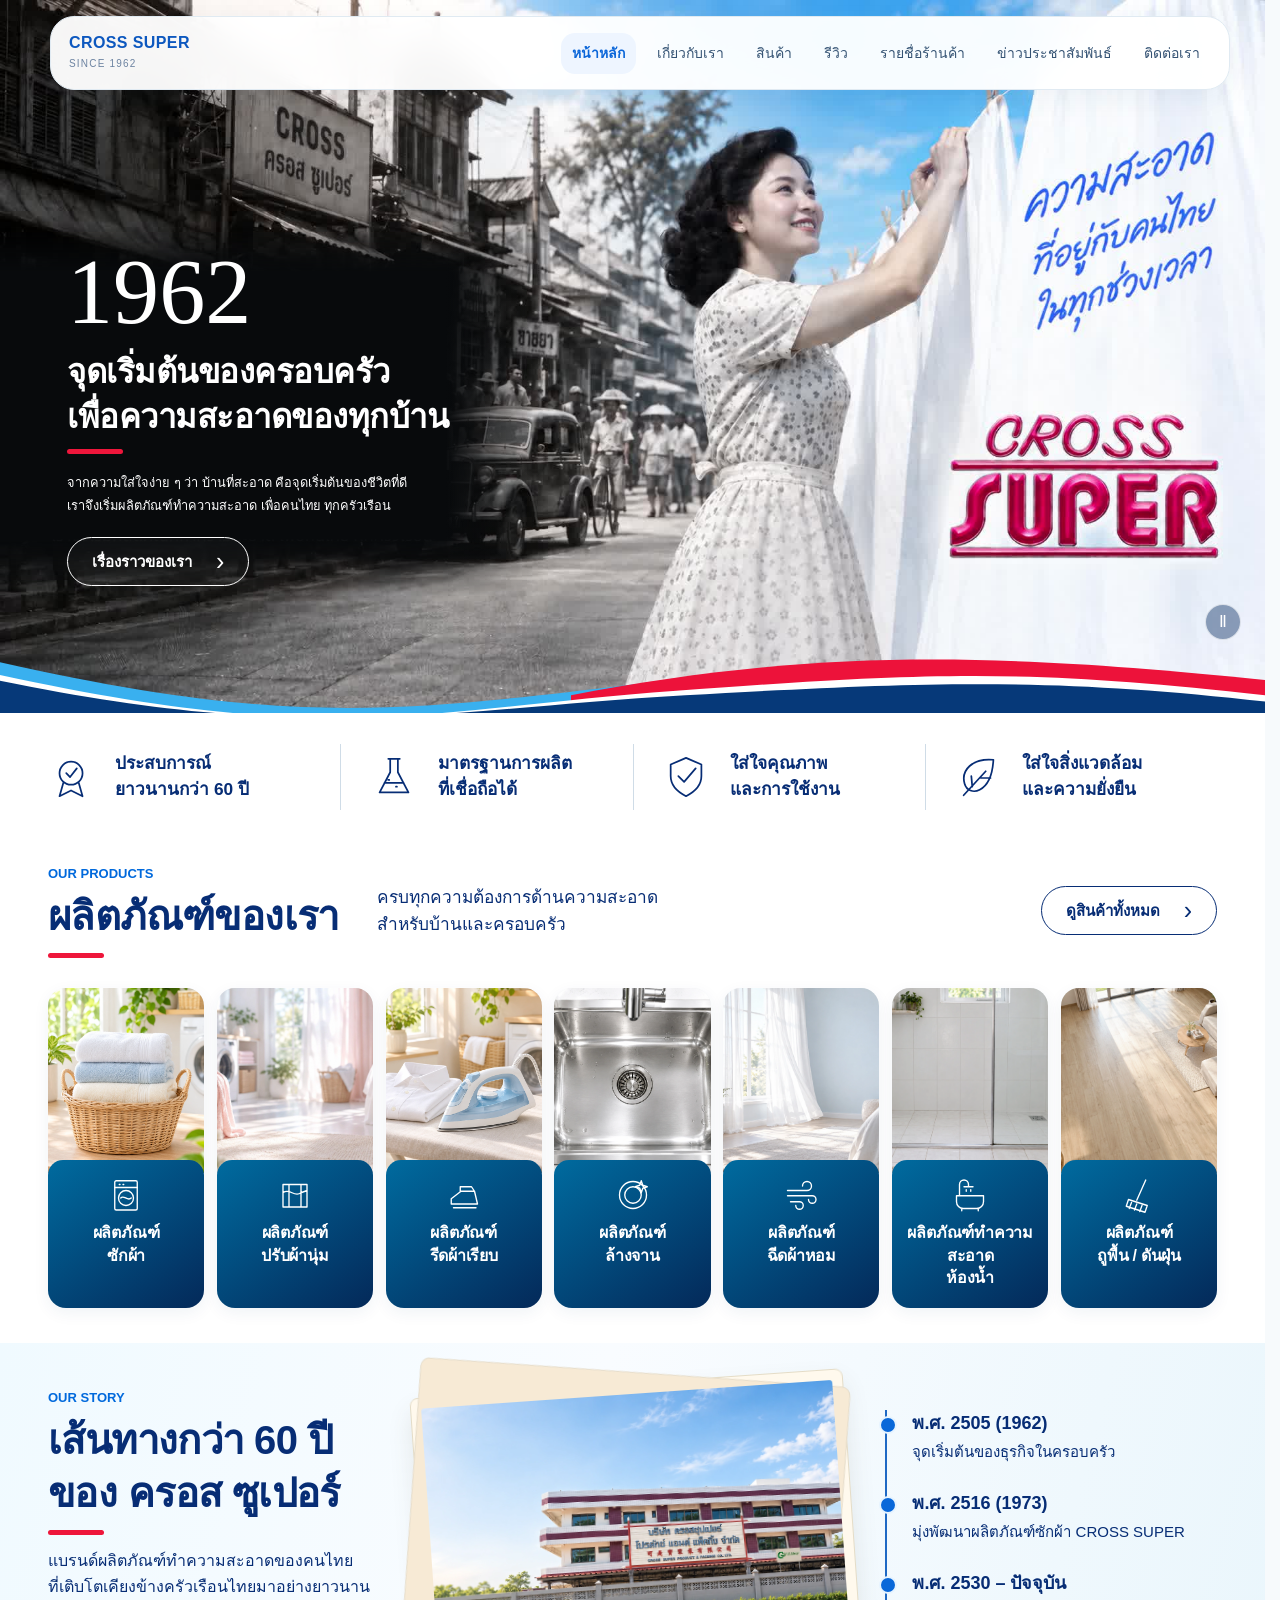
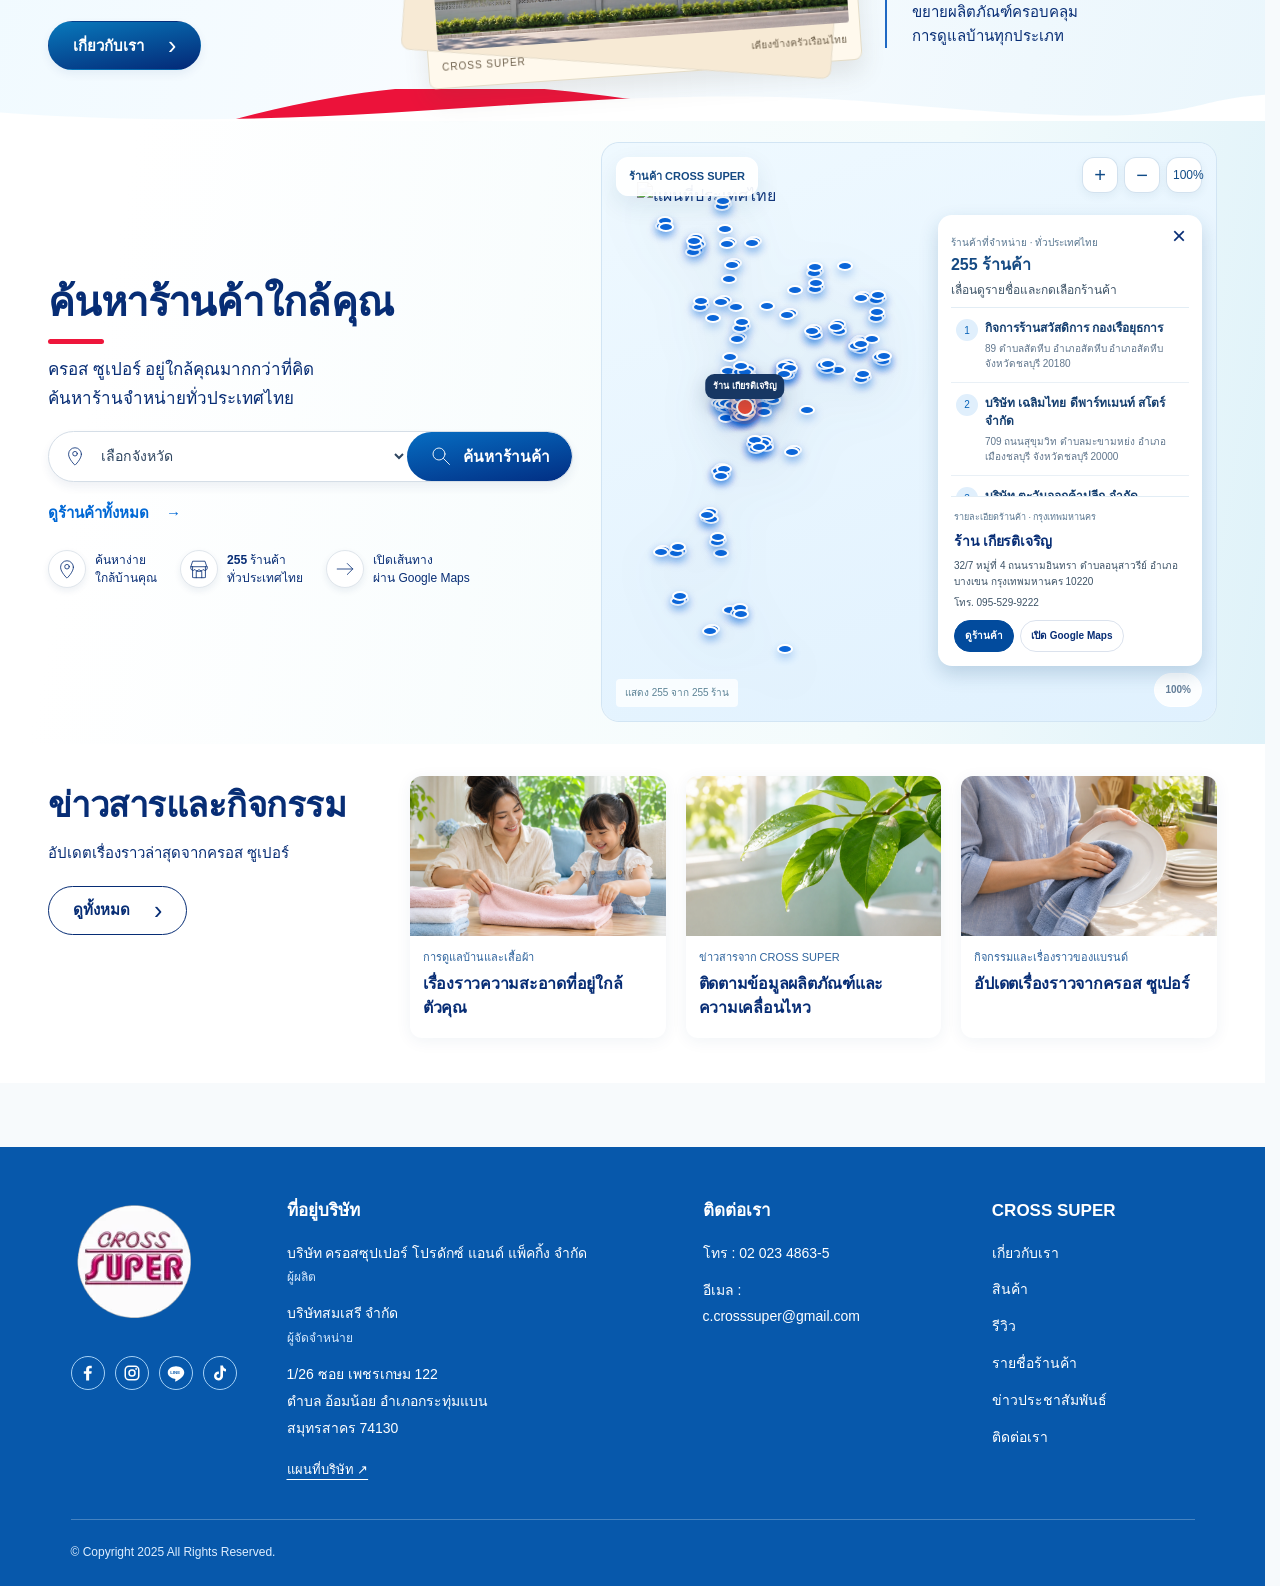
==== commit ccd69e3c: "Keep fixed navigation above page content across all routes" ====
--- a/index.html
+++ b/index.html
@@ -37,7 +37,7 @@
       z-index:0;
     }
 
-    .shell{position:relative; z-index:1}
+    .shell{position:relative; z-index:auto}
     .nav-wrap{position:sticky;top:0;z-index:50;padding:16px 20px 0}
     .nav{
       max-width:1180px; margin:0 auto; height:var(--nav-h);
@@ -7170,8 +7170,8 @@
     <div data-cms-id="e0008" class="nav">
       <div data-cms-id="e0009" class="brand">CROSS SUPER<small data-cms-id="e0010">SINCE 1962</small></div>
       <nav data-cms-id="e0011" class="menu">
-        <a data-cms-id="e0012" data-route="home" href="#home">หน้าหลัก</a>
-        <a data-cms-id="e0013" data-route="about" href="#about" class="active">เกี่ยวกับเรา</a>
+        <a data-cms-id="e0012" data-route="home" href="#home" class="active">หน้าหลัก</a>
+        <a data-cms-id="e0013" data-route="about" href="#about">เกี่ยวกับเรา</a>
         <a data-cms-id="e0014" data-route="products" href="#products">สินค้า</a>
         <a data-cms-id="e0015" data-route="reviews" href="#reviews">รีวิว</a>
         <a data-cms-id="e0016" data-route="stores" href="#stores">รายชื่อร้านค้า</a>
@@ -7182,7 +7182,7 @@
   </div>
 
   
-<main data-cms-id="e0019" id="page-about" class="site-page active about91">
+<main data-cms-id="e0019" id="page-about" class="site-page about91">
   <section data-cms-id="e0020" class="ab91-hero">
     <div data-cms-id="e0021" class="ab91-hero-bg" aria-hidden="true"></div>
     <div data-cms-id="e0022" class="ab91-wrap">
@@ -7293,7 +7293,7 @@
   </section>
 </main></div>
 
-<main data-cms-id="e0156" id="page-home" class="site-page hp97-home">
+<main data-cms-id="e0156" id="page-home" class="site-page active hp97-home">
 <section data-cms-id="e0157" class="hp97-hero" aria-labelledby="hp97-hero-title">
  <video data-cms-id="e0158" id="hp97HeroVideo" autoplay muted loop playsinline preload="metadata" poster="media-036.jpg" aria-label="วิดีโอเรื่องราวจุดเริ่มต้นของ CROSS SUPER ปี 1962"><source data-cms-id="e0159" src="media-035.mp4" type="video/mp4"></video>
  <div data-cms-id="e0160" class="hp97-copy-mask" aria-hidden="true"></div>
@@ -7750,4 +7750,6 @@
 
 </body>
 
-</html>+</html>
+
+
